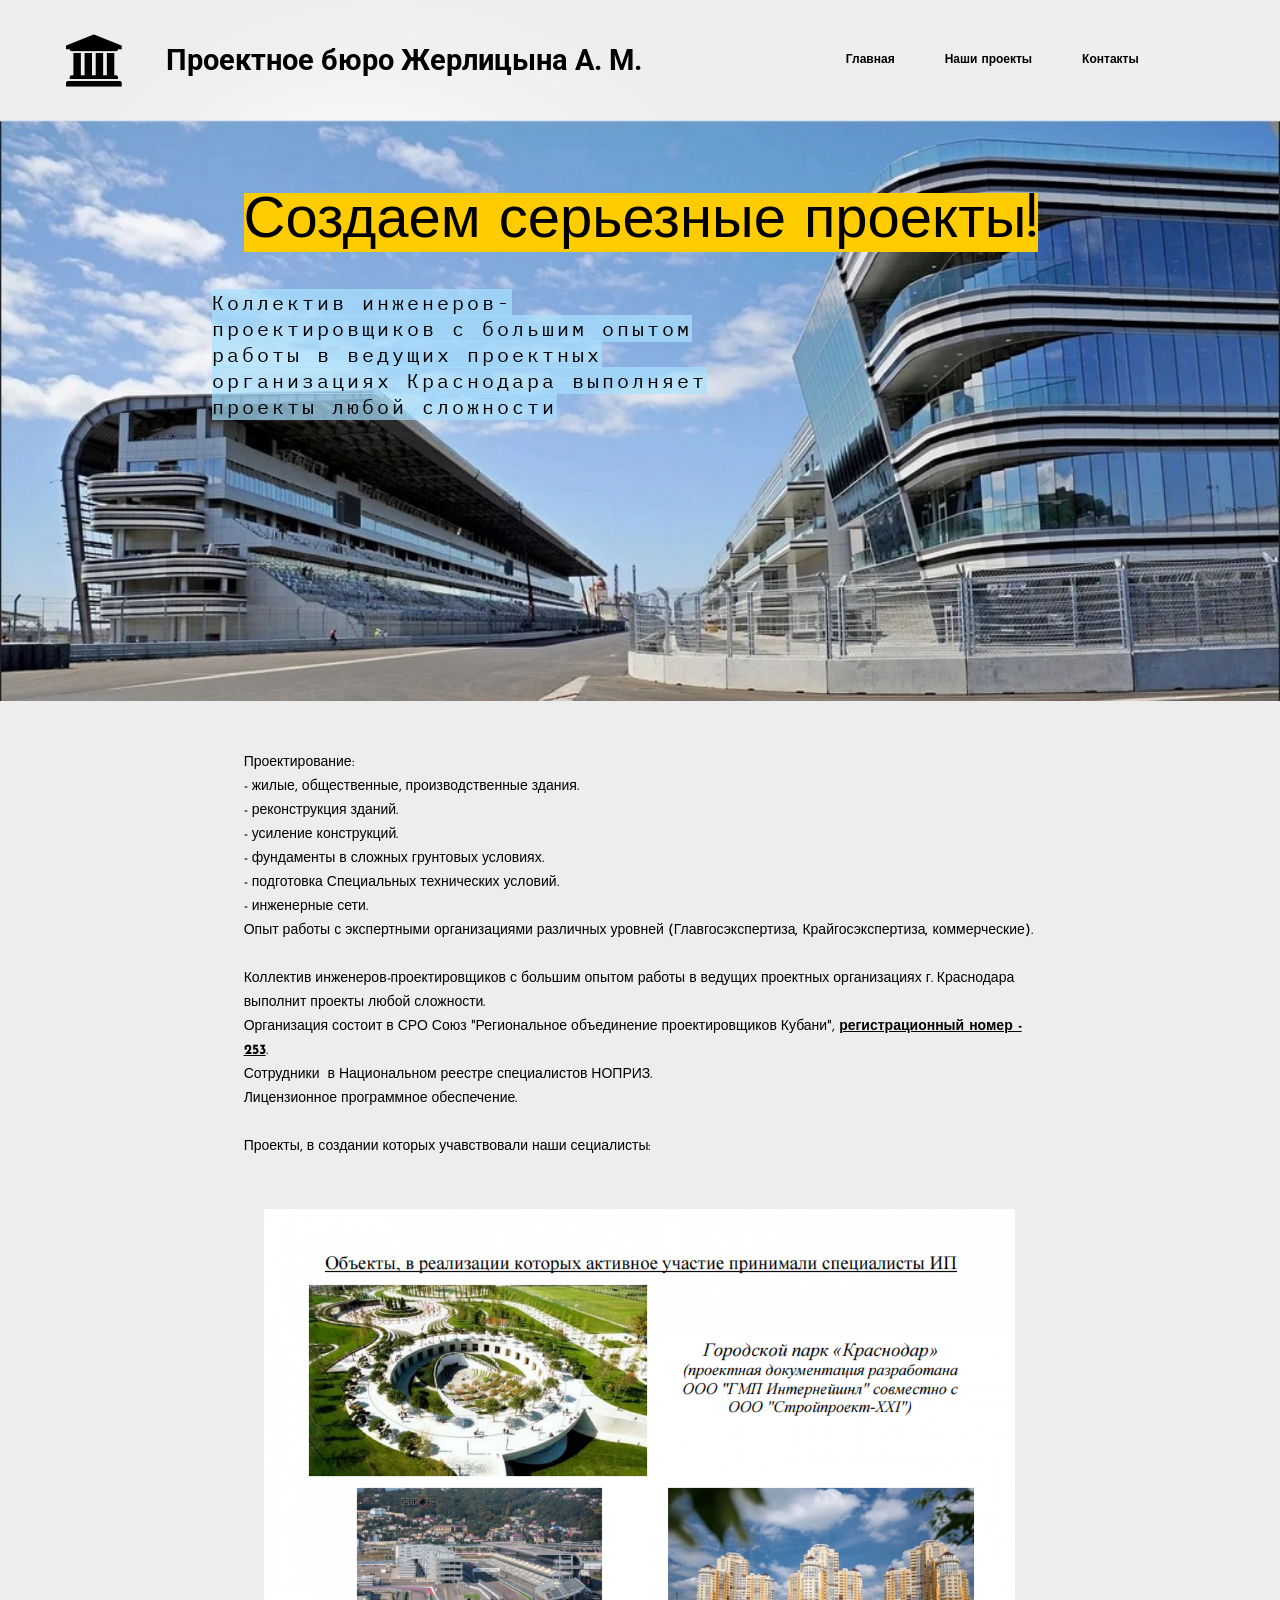
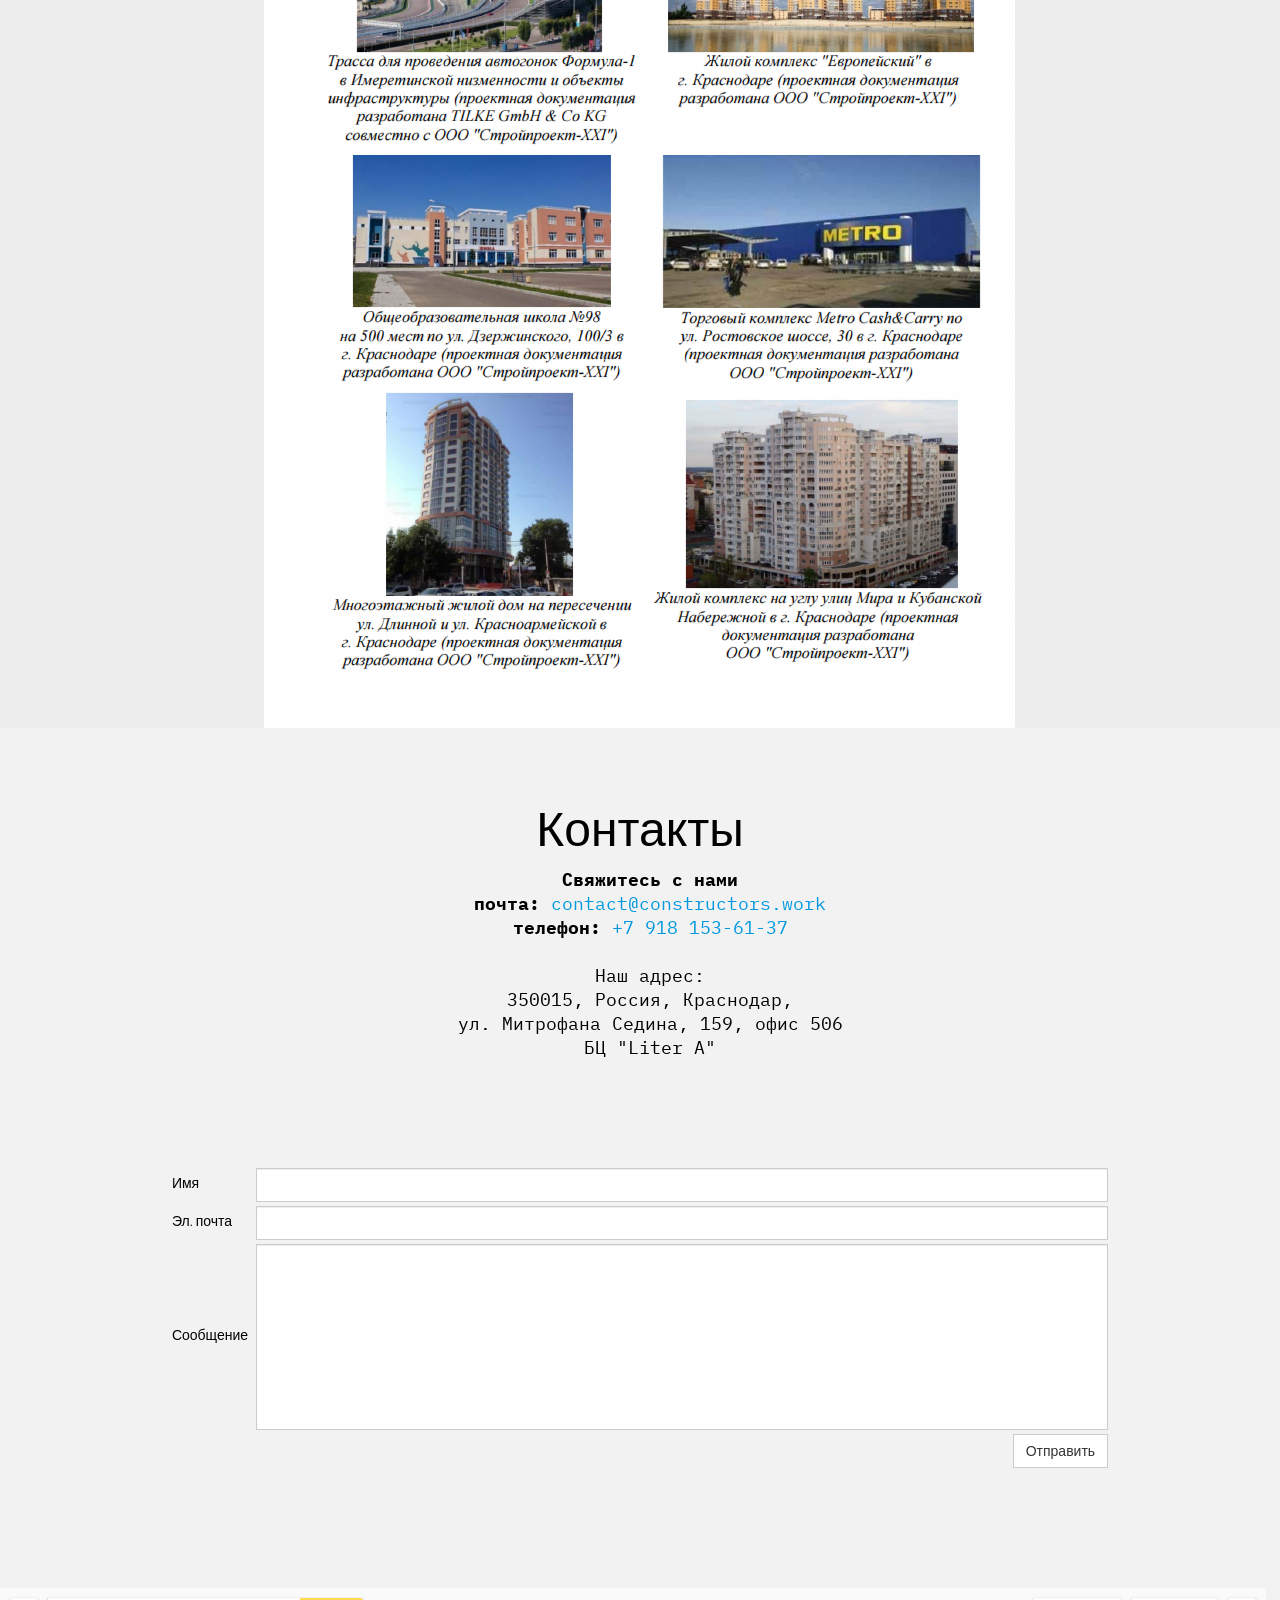
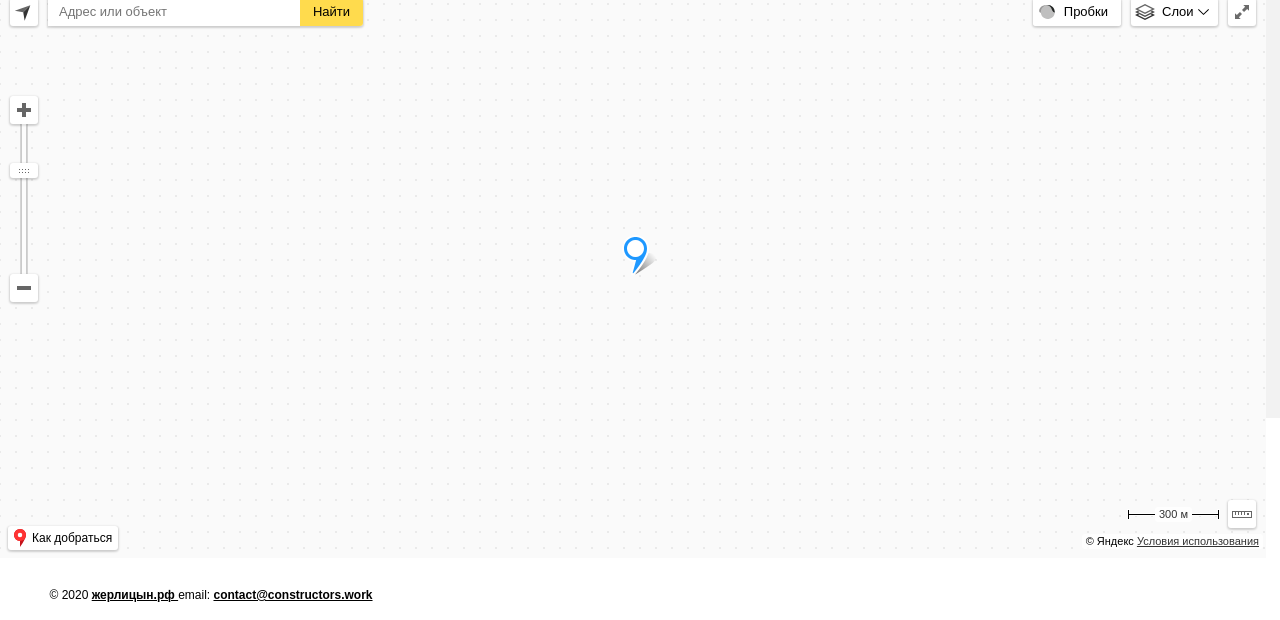
==== www/index.html @ a66beeea "nginx serve static" ====
<!DOCTYPE html>
<html lang="ru"><head><script charset="utf-8" src="static_files/a.js"></script>
	<meta http-equiv="content-type" content="text/html; charset=UTF-8">
	<title>Главная</title>
	<!-- base href="http://xn--e1abhllp8b0b.xn--p1ai/" -->
			<meta name="viewport" content="width=device-width, initial-scale=1">
		<meta name="description" content="">
	<meta name="keywords" content="">
		<!-- Facebook Open Graph -->
	<meta property="og:title" content="Главная">
	<meta property="og:description" content="">
	<meta property="og:image" content="">
	<meta property="og:type" content="article">
	<meta property="og:url" content="http://xn--e1abhllp8b0b.xn--p1ai/">
	<!-- Facebook Open Graph end -->
		
	<link href="static_files/bootstrap.css" rel="stylesheet" type="text/css">
	<script src="static_files/jquery-1.js" type="text/javascript"></script>
	<script src="static_files/bootstrap.js" type="text/javascript"></script>
	<script src="static_files/main.js" type="text/javascript"></script>

	<link href="static_files/font-awesome.css" rel="stylesheet" type="text/css">
	<link href="static_files/site.css" rel="stylesheet" type="text/css" id="wb-site-stylesheet">
	<link href="static_files/common.css" rel="stylesheet" type="text/css">
	<link href="static_files/1.css" rel="stylesheet" type="text/css" id="wb-page-stylesheet">
	
	<script type="text/javascript">
	window.useTrailingSlashes = true;
	window.isSiteLanding = true;
</script>
	
	<link href="static_files/flag-icon.css" rel="stylesheet" type="text/css">	
	<!--[if lt IE 9]>
	<script src="js/html5shiv.min.js"></script>
	<![endif]-->

	<style type="text/css" data-ymaps="css-modules">.ymaps-2-1-76-pie-chart,.ymaps-2-1-76-pie-chart-caption{position:absolute;display:block;font-family:Arial,sans;font-size:13px}.ymaps-2-1-76-pie-chart{text-align:center;background-size:100% 100%;overflow:visible;z-index:1}.ymaps-2-1-76-pie-chart-caption{-webkit-transform:translate(-50%,0);transform:translate(-50%,0);background-color:rgba(255,255,255,.8);border-radius:3px;padding:0 8px;line-height:24px;max-width:200px;box-sizing:border-box;text-overflow:ellipsis;overflow:hidden;white-space:nowrap;z-index:-1}.ymaps-2-1-76-pie-chart-content,.ymaps-2-1-76-pie-chart-icon{position:absolute;top:0;left:0;height:100%;width:100%}.ymaps-2-1-76-pie-chart-icon{z-index:0}.ymaps-2-1-76-pie-chart-content{z-index:1}
/**/
.ymaps-2-1-76-controls__bottom,.ymaps-2-1-76-controls__toolbar{position:absolute;width:100%}.ymaps-2-1-76-controls__toolbar_left{float:left;height:0}.ymaps-2-1-76-controls__toolbar_right{float:right;height:0}.ymaps-2-1-76-controls__control_toolbar{display:inline-block;vertical-align:top}.ymaps-2-1-76-controls__control{display:block;position:absolute;vertical-align:top}.ymaps-2-1-76-controls__control_visibility_hidden{display:none}
/**/
.ymaps-2-1-76-route-panel-button__button{display:block}.ymaps-2-1-76-route-panel-button__panel-icon{background-image:url([data-uri])}
/**/
.ymaps-2-1-76-tile-not-found{text-align:center;display:block;font-family:Arial,serif;font-size:10px;white-space:nowrap;position:absolute;top:40%;width:90%;left:10%;overflow:hidden}
/**/
.ymaps-2-1-76-map{position:relative;z-index:0;display:block;margin:0!important;padding:0!important;text-align:left!important;text-decoration:none!important;color:#000;font-weight:400!important;font-style:normal!important;line-height:normal;-webkit-tap-highlight-color:rgba(0,0,0,0);-webkit-print-color-adjust:exact;-webkit-transform:translate3d(0,0,0);transform:translate3d(0,0,0)}.ymaps-2-1-76-map-bg{background-image:url([data-uri]);background-size:16px 16px}.ymaps-2-1-76-map ymaps,.ymaps-2-1-76-map ymaps:after,.ymaps-2-1-76-map ymaps:before{box-sizing:content-box}.ymaps-2-1-76-map iframe{position:static;opacity:1;margin:0;outline:0;box-shadow:none;border:0;border-radius:0;background:0 0;padding:0;max-width:unset;max-height:unset;min-width:unset;min-height:unset;vertical-align:top;user-select:none;-ms-user-select:none;-moz-user-select:none;-webkit-user-select:none}a .ymaps-2-1-76-map{text-decoration:none!important;color:#000;font-style:normal!important}.ymaps-2-1-76-fullscreen{overflow:hidden!important}.ymaps-2-1-76-touch-action-none{touch-action:none}.ymaps-2-1-76-user-selection-none,.ymaps-2-1-76-user-selection-none *{-webkit-tap-highlight-color:rgba(0,0,0,0);-webkit-touch-callout:none;-webkit-user-select:none;-moz-user-select:none;-ms-user-select:none;user-select:none}.ymaps-2-1-76-display-none{display:none!important}.ymaps-2-1-76-visibility-hidden{visibility:hidden!important}ymaps,ymaps canvas,ymaps input,ymaps svg{max-width:none;max-height:none}.ymaps-2-1-76-graphics-SVG svg{all:unset;overflow:hidden}.ymaps-2-1-76-ground-pane{will-change:transform}.ymaps-2-1-76-areas-pane,.ymaps-2-1-76-balloon-pane,.ymaps-2-1-76-controls-pane,.ymaps-2-1-76-controls__bottom,.ymaps-2-1-76-controls__toolbar,.ymaps-2-1-76-events-pane,.ymaps-2-1-76-ground-pane,.ymaps-2-1-76-panel-pane,.ymaps-2-1-76-places-pane,.ymaps-2-1-76-ruler-balloon-pane,.ymaps-2-1-76-ruler-line-pane,.ymaps-2-1-76-searchpanel-pane{left:0}.ymaps-2-1-76-controls-pane *,.ymaps-2-1-76-searchpanel-pane *{text-align:left}@media print{.ymaps-2-1-76-patched-for-print{background:0 0!important;display:list-item!important;list-style-position:inside!important}}.ymaps-2-1-76-patched-for-print-preload .ymaps-2-1-76-patched-for-print{background:0 0!important;display:list-item!important;list-style-position:inside!important}.ymaps-2-1-76-svg-icon-content{letter-spacing:-.5px;margin-left:-.5px}
/**/
.ymaps-2-1-76-inner-panes,.ymaps-2-1-76-outer-panes{display:block;position:absolute;padding:0!important;margin:0!important}.ymaps-2-1-76-inner-panes{overflow:hidden;width:100%;height:100%}.ymaps-2-1-76-outer-panes{width:0;height:0}
/**/
@media print{.ymaps-2-1-76-controls-pane{visibility:hidden}}
/**/
.ymaps-2-1-76-control-popup__spinner{-webkit-animation-name:spinner;animation-name:spinner;-webkit-animation-duration:1s;animation-duration:1s;-webkit-animation-iteration-count:infinite;animation-iteration-count:infinite;-webkit-animation-timing-function:linear;animation-timing-function:linear;overflow:hidden;position:relative}.ymaps-2-1-76-control-popup__spinner__circle{overflow:hidden;position:absolute;left:50%;top:0;width:100%;height:100%}.ymaps-2-1-76-control-popup__spinner__circle:before{content:'';border-radius:100%;box-shadow:inset 0 0 0 2px #fc0;position:absolute;left:-50%;top:0;width:100%;height:100%}.ymaps-2-1-76-control-popup-parent{position:relative;display:block}.ymaps-2-1-76-control-popup{position:absolute;top:100%;display:none;margin-top:13px;white-space:normal;-webkit-user-select:none;-moz-user-select:none;-ms-user-select:none;user-select:none;-webkit-transform:translate3d(0,0,0);transform:translate3d(0,0,0)}.ymaps-2-1-76-control-popup.ymaps-2-1-76-control-popup{padding-bottom:0}.ymaps-2-1-76-control-popup.ymaps-2-1-76-control-popup_open{display:block}.ymaps-2-1-76-control-popup.ymaps-2-1-76-control-popup_fullscreen{width:100%;margin-top:0;padding:0}.ymaps-2-1-76-control-popup.ymaps-2-1-76-control-popup_static{position:static;margin-top:0}.ymaps-2-1-76-control-popup__tail{display:block;position:absolute;z-index:10;border-left:13.4px solid transparent;border-right:13.4px solid transparent;border-bottom:13.4px solid rgba(0,0,0,.15);top:-12.4px}.ymaps-2-1-76-control-popup__tail-front{display:block;position:absolute;border-left:13px solid transparent;border-right:13px solid transparent;border-bottom:13px solid #fff;left:-13px;top:1.4px}.ymaps-2-1-76-control-popup.ymaps-2-1-76-control-popup_fullscreen .ymaps-2-1-76-control-popup__tail,.ymaps-2-1-76-control-popup.ymaps-2-1-76-control-popup_static>.ymaps-2-1-76-control-popup__tail{display:none}.ymaps-2-1-76-control-popup__header{display:none;line-height:20px;padding:9px 10px 4px;border-bottom:1px solid rgba(0,0,0,.2)}.ymaps-2-1-76-control-popup__icon{width:26px;height:26px;display:inline-block;vertical-align:middle;position:relative;top:-2px;padding-right:4px}.ymaps-2-1-76-control-popup__title{font-family:sans-serif;font-size:15px;-webkit-user-select:none;-moz-user-select:none;-ms-user-select:none;user-select:none;cursor:default}.ymaps-2-1-76-control-popup.ymaps-2-1-76-control-popup_fullscreen .ymaps-2-1-76-control-popup__header,.ymaps-2-1-76-control-popup.ymaps-2-1-76-control-popup_show-header .ymaps-2-1-76-control-popup__header{display:block}.ymaps-2-1-76-control-popup__hide{box-sizing:border-box!important;border-width:1px;border-style:solid;border-radius:3px;background-clip:border-box;color:#000;vertical-align:middle;text-decoration:none;font-family:Arial,Helvetica,sans-serif;cursor:pointer;-webkit-transition:background-color .15s ease-out,border-color .15s ease-out,opacity .15s ease-out;transition:background-color .15s ease-out,border-color .15s ease-out,opacity .15s ease-out;display:inline-block;text-align:left;height:28px;background-color:#fff;border-color:rgba(0,0,0,.2);float:right;position:relative;top:-4px}a.ymaps-2-1-76-control-popup__hide,a.ymaps-2-1-76-control-popup__hide:active,a.ymaps-2-1-76-control-popup__hide:hover,a.ymaps-2-1-76-control-popup__hide:link,a.ymaps-2-1-76-control-popup__hide:visited{color:#000!important;text-decoration:none!important}.ymaps-2-1-76-control-popup__hide-text{display:inline-block;position:relative;border:none;text-decoration:none;white-space:nowrap;font-size:13px;line-height:26px;padding:0 12px}.ymaps-2-1-76-control-popup__hide:hover{border-color:rgba(0,0,0,.3)}.ymaps-2-1-76-control-popup__hide.ymaps-2-1-76-_pressed,.ymaps-2-1-76-control-popup__hide:active{background-color:#f3f1ed}.ymaps-2-1-76-control-popup__hide.ymaps-2-1-76-_disabled{cursor:default;background-color:#ebebeb}.ymaps-2-1-76-control-popup__hide.ymaps-2-1-76-_disabled .ymaps-2-1-76-control-popup__hide-text{opacity:.5}.ymaps-2-1-76-control-popup__hide-icon{display:block;width:26px;height:26px;background-repeat:no-repeat;background-image:url([data-uri])}.ymaps-2-1-76-control-popup.ymaps-2-1-76-control-popup_static .ymaps-2-1-76-control-popup__hide{display:none}.ymaps-2-1-76-control-popup__content{display:block;overflow-x:hidden;min-width:40px;min-height:20px;background:#fff;-webkit-user-select:auto;-moz-user-select:auto;-ms-user-select:auto;user-select:auto}.ymaps-2-1-76-control-popup.ymaps-2-1-76-control-popup_fullscreen>.ymaps-2-1-76-control-popup__content{box-sizing:border-box;border:1px solid rgba(0,0,0,.2);border-bottom:0}.ymaps-2-1-76-control-popup__layout{display:block;overflow-y:auto}.ymaps-2-1-76-control-popup.ymaps-2-1-76-control-popup.ymaps-2-1-76-control-popup_content-loading .ymaps-2-1-76-control-popup__layout{display:block;overflow-y:visible;text-align:center;height:44px}.ymaps-2-1-76-control-popup__spinner{top:14px;left:6px;display:inline-block;width:16px;height:16px}@-webkit-keyframes spinner{0%{-webkit-transform:rotate(0deg);transform:rotate(0deg)}to{-webkit-transform:rotate(360deg);transform:rotate(360deg)}}@keyframes spinner{0%{-webkit-transform:rotate(0deg);transform:rotate(0deg)}to{-webkit-transform:rotate(360deg);transform:rotate(360deg)}}.ymaps-2-1-76-control-popup{-webkit-animation:none .25s ease-out;animation:none .25s ease-out}@-webkit-keyframes control-popup-show-animation{0%{margin-top:0;opacity:0;-webkit-transform:scale(.1,.1);transform:scale(.1,.1)}to{margin-top:13px;opacity:1;-webkit-transform:scale(1,1);transform:scale(1,1)}}@keyframes control-popup-show-animation{0%{margin-top:0;opacity:0;-webkit-transform:scale(.1,.1);transform:scale(.1,.1)}to{margin-top:13px;opacity:1;-webkit-transform:scale(1,1);transform:scale(1,1)}}@-webkit-keyframes control-popup-hide-animation{0%{margin-top:13px;opacity:1}to{margin-top:0;opacity:0;-webkit-transform:scale(.1,.1);transform:scale(.1,.1)}}@keyframes control-popup-hide-animation{0%{margin-top:13px;opacity:1}to{margin-top:0;opacity:0;-webkit-transform:scale(.1,.1);transform:scale(.1,.1)}}@-webkit-keyframes control-popup-show-animation-fullscreen{0%{margin-top:-30px;opacity:0}to{margin-top:0;opacity:1}}@keyframes control-popup-show-animation-fullscreen{0%{margin-top:-30px;opacity:0}to{margin-top:0;opacity:1}}@-webkit-keyframes control-popup-hide-animation-fullscreen{0%{margin-top:0;opacity:1}to{margin-top:-30px;opacity:0}}@keyframes control-popup-hide-animation-fullscreen{0%{margin-top:0;opacity:1}to{margin-top:-30px;opacity:0}}
/**/
.ymaps-2-1-76-popup{display:none;position:absolute;z-index:32700;padding:1px}
/**/
.ymaps-2-1-76-popup_theme_ffffff{-webkit-box-shadow:inset 0 0 0 1px rgba(0,0,0,.15),0 8px 30px -5px rgba(0,0,0,.5);-moz-box-shadow:inset 1px 1px 10px #aaa;box-shadow:inset 0 0 0 1px rgba(0,0,0,.15),0 8px 30px -5px rgba(0,0,0,.5)}.ymaps-2-1-76-popup_theme_ffffff .ymaps-2-1-76-popup__content{background:#fff}.ymaps-2-1-76-popup_theme_ffffff .ymaps-2-1-76-popup__tail{background:rgba(0,0,0,.15);background:-webkit-linear-gradient(45deg,rgba(0,0,0,.15) 50%,rgba(0,0,0,0) 50%);background:-moz-linear-gradient(45deg,rgba(0,0,0,.15) 50%,rgba(0,0,0,0) 50%);background:-o-linear-gradient(45deg,rgba(0,0,0,.15) 50%,rgba(0,0,0,0) 50%)}.ymaps-2-1-76-popup_theme_ffffff .ymaps-2-1-76-popup__tail:after{background-color:#fff}
/**/
.ymaps-2-1-76-copyright{position:relative;z-index:1;display:block;height:20px;top:-25px;float:right;margin-right:3px;margin-left:10px}.ymaps-2-1-76-copyright_float_left{float:left}.ymaps-2-1-76-copyright_fog_yes{float:none}.ymaps-2-1-76-copyright__wrap{display:block;overflow:hidden}.ymaps-2-1-76-copyright__layout{position:relative;z-index:1;top:1px;display:table;float:right}.ymaps-2-1-76-copyright__content-cell,.ymaps-2-1-76-copyright__logo-cell{display:table-cell;vertical-align:top}.ymaps-2-1-76-copyright__logo-cell{padding-left:4px}.ymaps-2-1-76-copyright__content-cell{height:20px}.ymaps-2-1-76-copyright__content{display:inline-block;float:right;padding:0 4px 1px;white-space:nowrap;border-radius:3px;background-color:rgba(255,255,255,.75);font:11px/14px Verdana,Arial,sans-serif}.ymaps-2-1-76-copyright_fog_yes .ymaps-2-1-76-copyright__content{background-color:transparent}.ymaps-2-1-76-copyright_fog_yes .ymaps-2-1-76-copyright__wrap{margin-left:17px}.ymaps-2-1-76-copyright_fog_yes:after{position:absolute;z-index:-1;top:1px;right:50px;left:17px;height:15px;content:'';border-radius:0 3px 3px 0;background-color:rgba(255,255,255,.75)}.ymaps-2-1-76-copyright_logo_no.ymaps-2-1-76-copyright_fog_yes:after{right:0}.ymaps-2-1-76-copyright_logo_no .ymaps-2-1-76-copyright__logo-cell,.ymaps-2-1-76-copyright_providers_no .ymaps-2-1-76-copyright__text,.ymaps-2-1-76-copyright_ua_no .ymaps-2-1-76-copyright__agreement,.ymaps-2-1-76-copyright_ua_no.ymaps-2-1-76-copyright_providers_no .ymaps-2-1-76-copyright__content-cell{display:none}.ymaps-2-1-76-copyright__fog{position:absolute;z-index:2;top:1px;left:0;display:none;width:12px;height:15px;padding-left:5px;border-radius:3px 0 0 3px;background:rgba(255,255,255,.75);font:11px/14px Verdana,Arial,sans-serif}.ymaps-2-1-76-copyright_fog_yes .ymaps-2-1-76-copyright__fog{display:block}.ymaps-2-1-76-copyright__extend{margin-left:.4em}.ymaps-2-1-76-copyright__link{text-decoration:underline!important;color:#333!important}.ymaps-2-1-76-copyright__link:hover{color:#c00!important}
/**/
.ymaps-2-1-76-copyright__logo{display:block;width:46px;height:20px;position:relative;top:-2px;opacity:.7;background-position:0 100%;background-repeat:no-repeat;background-image:url([data-uri])}.ymaps-2-1-76-copyright_color_white .ymaps-2-1-76-copyright__logo{opacity:.95;background-image:url([data-uri])}.ymaps-2-1-76-copyright .ymaps-2-1-76-copyright__logo:hover{opacity:1}.ymaps-2-1-76-copyright__logo_lang_en{background-image:url([data-uri])}.ymaps-2-1-76-copyright_color_white .ymaps-2-1-76-copyright__logo_lang_en{background-image:url([data-uri])}
/**/
.ymaps-2-1-76-gotoymaps{display:inline-block;margin:2px 5px 0 0;padding:0 8px;user-select:none;-ms-user-select:none;-moz-user-select:none;-webkit-user-select:none}.ymaps-2-1-76-gotoymaps-container{display:-webkit-box;-webkit-box-align:center;display:-webkit-flex;display:flex;border-radius:3px;background-color:#fff;cursor:pointer;overflow:hidden;white-space:nowrap;height:24px;box-shadow:0 1px 2px 1px rgba(0,0,0,.15),0 2px 5px -3px rgba(0,0,0,.15)}.ymaps-2-1-76-gotoymaps-container__pin{background:url([data-uri]) no-repeat;width:12px;height:18px;margin:auto 6px}.ymaps-2-1-76-gotoymaps-container__text{margin-right:6px;font-family:Arial;font-size:12px;font-weight:400;font-style:normal;font-stretch:normal;line-height:normal;letter-spacing:normal;text-align:left;display:-webkit-box;display:-webkit-flex;display:flex}.ymaps-2-1-76-gotoymaps-container__text-container{margin:auto;height:24px;line-height:24px}.ymaps-2-1-76-gotoymaps-container__text-container ymaps{white-space:nowrap;overflow:hidden}.ymaps-2-1-76-gotoymaps-container__text-container_animate{-webkit-animation:ymaps-2-1-76-inception_maps_button_flick 300ms 1 ease-in-out;animation:ymaps-2-1-76-inception_maps_button_flick 300ms 1 ease-in-out}.ymaps-2-1-76-gotoymaps-container__text-container>*{margin:auto;display:block;opacity:1;-webkit-transition:opacity 300ms;transition:opacity 300ms}.ymaps-2-1-76-gotoymaps-container__text-container>_in{opacity:0}.ymaps-2-1-76-gotoymaps-container__text-container>_out{opacity:0;position:absolute}@-webkit-keyframes ymaps-2-1-76-inception_maps_button_flick{0%{-webkit-transform:translateY(-25px);transform:translateY(-25px)}to{-webkit-transform:translateY(0);transform:translateY(0)}}@keyframes ymaps-2-1-76-inception_maps_button_flick{0%{-webkit-transform:translateY(-25px);transform:translateY(-25px)}to{-webkit-transform:translateY(0);transform:translateY(0)}}
/**/
.ymaps-2-1-76-map-copyrights-promo{position:absolute;bottom:0;left:0;height:34px}@media print{.ymaps-2-1-76-map-copyrights-promo{visibility:hidden}}
/**/
.ymaps-2-1-76-panorama-screen{display:block;position:relative;overflow:hidden;background:#687d86;background:url([data-uri]) center/cover no-repeat}.ymaps-2-1-76-panorama-screen__canvas{display:block;width:100%;height:100%}.ymaps-2-1-76-panorama-screen iframe{max-width:unset;max-height:unset;min-width:unset;min-height:unset}
/**/
.ymaps-2-1-76-panorama-control__inception{position:absolute;text-align:left;top:0;left:0}.ymaps-2-1-76-panorama-control__zoom{position:absolute;bottom:16px;left:16px;z-index:10}.ymaps-2-1-76-panorama-control__zoom-in,.ymaps-2-1-76-panorama-control__zoom-out{display:block;margin:8px 0}.ymaps-2-1-76-panorama-control__top-right{position:absolute;top:16px;right:16px;z-index:10}.ymaps-2-1-76-panorama-control__name{display:inline-block}.ymaps-2-1-76-panorama-control__close,.ymaps-2-1-76-panorama-control__fullscreen{display:inline-block;margin:0 4px}.ymaps-2-1-76-panorama-control__name{font-family:Arial,Helvetica,sans-serif;font-size:18px;color:rgba(255,255,255,.85);text-shadow:0 2px 2px rgba(0,0,0,.8);line-height:38px;max-width:370px;white-space:nowrap;text-decoration:none;text-overflow:ellipsis;overflow:hidden;margin:0 12px;vertical-align:middle}.ymaps-2-1-76-panorama-control__copyright{position:absolute;bottom:10px;right:0}.ymaps-2-1-76-panorama-control__copyright-link{border-radius:3px;background:rgba(255,255,255,.75);padding:0 4px 1px;margin:0 2px;line-height:14px!important;font:11px Verdana,Arial,sans-serif!important;text-decoration:underline!important;color:#000!important}.ymaps-2-1-76-panorama-control__copyright-link:hover{color:#c00!important}.ymaps-2-1-76-panorama-control__copyright-logo{display:inline-block;vertical-align:bottom;margin:0 2px;width:50px;height:20px;background-size:contain;-webkit-transform:translate3d(0,0,0);transform:translate3d(0,0,0)}.ymaps-2-1-76-panorama-control__close.ymaps-2-1-76-_hidden,.ymaps-2-1-76-panorama-control__copyright-link.ymaps-2-1-76-_hidden,.ymaps-2-1-76-panorama-control__copyright-logo.ymaps-2-1-76-_hidden,.ymaps-2-1-76-panorama-control__fullscreen.ymaps-2-1-76-_hidden,.ymaps-2-1-76-panorama-control__inception.ymaps-2-1-76-_hidden,.ymaps-2-1-76-panorama-control__logo.ymaps-2-1-76-_hidden,.ymaps-2-1-76-panorama-control__name.ymaps-2-1-76-_hidden,.ymaps-2-1-76-panorama-control__zoom.ymaps-2-1-76-_hidden{display:none!important}@media print{.ymaps-2-1-76-panorama-control__name{color:rgba(255,255,255,.85)!important;text-shadow:0 2px 2px rgba(0,0,0,.8)!important;right:20px!important}.ymaps-2-1-76-panorama-control__close,.ymaps-2-1-76-panorama-control__fullscreen,.ymaps-2-1-76-panorama-control__inception,.ymaps-2-1-76-panorama-control__name,.ymaps-2-1-76-panorama-control__zoom{display:none!important}}
/**/
.ymaps-2-1-76-panorama-fault{display:block;position:relative;width:100%;height:100%;z-index:5}.ymaps-2-1-76-panorama-fault__msg{width:500px;position:absolute;top:50%;left:50%;-webkit-transform:translate(-50%,-50%);transform:translate(-50%,-50%)}.ymaps-2-1-76-panorama-fault__icon{float:left;width:110px;height:110px;background:url([data-uri]) center/contain no-repeat;margin-right:30px}.ymaps-2-1-76-panorama-fault__text{font:26px Arial;line-height:36px;color:#fff;padding:6px}
/**/
.ymaps-2-1-76-panorama-unsupported{display:table;position:relative;width:100%;height:100%;z-index:5;text-align:center}.ymaps-2-1-76-panorama-unsupported__msg{display:table-cell;height:100%;vertical-align:middle;min-width:200px}.ymaps-2-1-76-panorama-unsupported__text,.ymaps-2-1-76-panorama-unsupported__title{display:block;text-align:center;color:#fff;font-family:Arial}.ymaps-2-1-76-panorama-unsupported__title{font-size:22px;line-height:24px;margin-bottom:48px}.ymaps-2-1-76-panorama-unsupported__title.ymaps-2-1-76-_hidden{display:none}.ymaps-2-1-76-panorama-unsupported__text{font-size:16px;line-height:22px}
/**/
.ymaps-2-1-76-float-button{background-color:#fff;border-color:transparent;box-shadow:0 1px 2px 1px rgba(0,0,0,.15),0 2px 5px -3px rgba(0,0,0,.15);box-sizing:border-box!important;border-width:1px;border-style:solid;border-radius:3px;background-clip:border-box;color:#000;vertical-align:middle;text-decoration:none;font-family:Arial,Helvetica,sans-serif;cursor:pointer;-webkit-transition:background-color .15s ease-out,border-color .15s ease-out,opacity .15s ease-out;transition:background-color .15s ease-out,border-color .15s ease-out,opacity .15s ease-out;display:inline-block;text-align:left;height:28px}a.ymaps-2-1-76-float-button,a.ymaps-2-1-76-float-button:active,a.ymaps-2-1-76-float-button:hover,a.ymaps-2-1-76-float-button:link,a.ymaps-2-1-76-float-button:visited{color:#000!important;text-decoration:none!important}.ymaps-2-1-76-float-button-text{position:relative;border:none;text-decoration:none;white-space:nowrap;font-size:13px;line-height:26px;padding:0 12px}.ymaps-2-1-76-float-button.ymaps-2-1-76-_pressed,.ymaps-2-1-76-float-button:active{background-color:#f3f1ed}.ymaps-2-1-76-float-button.ymaps-2-1-76-_disabled{cursor:default;background-color:#ebebeb}.ymaps-2-1-76-float-button.ymaps-2-1-76-_disabled .ymaps-2-1-76-float-button-text{opacity:.5}.ymaps-2-1-76-float-button.ymaps-2-1-76-_checked{background-color:#ffeba0}.ymaps-2-1-76-float-button.ymaps-2-1-76-_checked.ymaps-2-1-76-_pressed,.ymaps-2-1-76-float-button.ymaps-2-1-76-_checked:active{background-color:#fee481}.ymaps-2-1-76-float-button.ymaps-2-1-76-_checked.ymaps-2-1-76-_disabled{background-color:#d9d9d9!important}.ymaps-2-1-76-float-button{position:relative;padding-left:26px;overflow:hidden}.ymaps-2-1-76-float-button.ymaps-2-1-76-_hidden-icon{padding-left:0}.ymaps-2-1-76-float-button-icon{position:absolute;left:0}.ymaps-2-1-76-float-button-text{display:block;overflow:hidden;text-overflow:ellipsis;padding-left:12px;padding-right:12px}.ymaps-2-1-76-float-button-icon+.ymaps-2-1-76-float-button-text{padding-left:4px}.ymaps-2-1-76-float-button.ymaps-2-1-76-_hidden-icon .ymaps-2-1-76-float-button-icon,.ymaps-2-1-76-float-button.ymaps-2-1-76-_hidden-text .ymaps-2-1-76-float-button-text{display:none}.ymaps-2-1-76-float-button.ymaps-2-1-76-_hidden-icon .ymaps-2-1-76-float-button-text{padding-left:12px}.ymaps-2-1-76-float-button.ymaps-2-1-76-_pin_left{border-top-right-radius:0!important;border-bottom-right-radius:0!important;position:relative;z-index:2}.ymaps-2-1-76-float-button.ymaps-2-1-76-_pin_left.ymaps-2-1-76-_checked,.ymaps-2-1-76-float-button.ymaps-2-1-76-_pin_right.ymaps-2-1-76-_checked{z-index:1}.ymaps-2-1-76-float-button.ymaps-2-1-76-_pin_right{border-top-left-radius:0!important;border-bottom-left-radius:0!important;position:relative;z-index:2}.ymaps-2-1-76-float-button-icon{display:inline-block;width:16px;height:16px;border:5px solid transparent;background-repeat:no-repeat;background-position:center;vertical-align:top}.ymaps-2-1-76-_disabled .ymaps-2-1-76-float-button-icon{opacity:.5}.ymaps-2-1-76-float-button-icon_icon_geolocation{background-image:url([data-uri])}.ymaps-2-1-76-float-button-icon_icon_ruler{background-image:url([data-uri])}.ymaps-2-1-76-float-button-icon_icon_fold{background-image:url([data-uri])}.ymaps-2-1-76-float-button-icon_icon_plus{background-image:url([data-uri])}.ymaps-2-1-76-float-button-icon_icon_minus{background-image:url([data-uri])}.ymaps-2-1-76-float-button-icon_icon_layers{background-image:url([data-uri])}.ymaps-2-1-76-float-button-icon_icon_expand{background-image:url([data-uri])}.ymaps-2-1-76-float-button-icon_icon_collapse{background-image:url([data-uri])}.ymaps-2-1-76-float-button-icon_icon_magnifier{background-image:url([data-uri])}.ymaps-2-1-76-float-button-icon_icon_routes{background-image:url([data-uri])}
/**/
.ymaps-2-1-76-node-size-parent-style{visibility:hidden!important;position:absolute;overflow:hidden;width:0;height:0;display:block;zoom:1!important}.ymaps-2-1-76-node-size-parent-pane-style{visibility:hidden!important;position:relative;overflow:visible;display:block;zoom:1!important}.ymaps-2-1-76-node-size-node-style,.ymaps-2-1-76-node-size-w3c-box-model-test{overflow:hidden!important;overflow-x:hidden!important;overflow-y:hidden!important}.ymaps-2-1-76-node-size-node-style{position:absolute!important;zoom:1!important;display:block!important}.ymaps-2-1-76-node-size-w3c-box-model-test{width:100px!important;border-left-width:10px!important}.ymaps-2-1-76-node-size-no-scrolls-test,.ymaps-2-1-76-node-size-paddings-test{display:block!important;overflow:hidden!important;overflow-x:hidden!important;overflow-y:hidden!important}.ymaps-2-1-76-node-size-paddings-test{border-width:0!important;width:0!important;height:0!important}.ymaps-2-1-76-node-size-no-scrolls-test{position:absolute!important;left:0!important;top:0!important;width:100px!important;height:100px!important;visibility:visible!important}.ymaps-2-1-76-node-size-scrolls-test{overflow:scroll!important;overflow-x:scroll!important;overflow-y:scroll!important}
/**/
.ymaps-2-1-76-panorama-gotoymaps{display:inline-block}.ymaps-2-1-76-panorama-gotoymaps_align{padding:3px 0 0 3px}.ymaps-2-1-76-panorama-gotoymaps-container{display:-webkit-box;-webkit-box-align:center;display:-webkit-flex;display:flex;border-radius:16px;background-color:rgba(255,255,255,.8);cursor:pointer;white-space:nowrap;height:32px;box-shadow:0 2px 3px 1px rgba(0,0,0,.2);margin:16px 5px 5px 16px}.ymaps-2-1-76-panorama-gotoymaps-container__pin{background:url([data-uri]) no-repeat;width:12px;height:18px;margin:auto 8px auto 13px}.ymaps-2-1-76-panorama-gotoymaps-container__pin_align{margin:auto 10px}.ymaps-2-1-76-panorama-gotoymaps-container__text{margin-right:13px;font-family:Arial;font-size:13px;font-weight:400;font-style:normal;font-stretch:normal;line-height:normal;letter-spacing:normal;text-align:left;display:-webkit-box;display:-webkit-flex;display:flex}.ymaps-2-1-76-panorama-gotoymaps-container__text-container{margin:auto;height:100%;display:table}.ymaps-2-1-76-panorama-gotoymaps-container__text-container ymaps{display:table-cell;vertical-align:middle}.ymaps-2-1-76-panorama-gotoymaps-container__text-container>*{margin:auto;display:block;opacity:1;-webkit-transition:opacity 300ms;transition:opacity 300ms}
/**/
.ymaps-2-1-76-cluster-night-content{color:#fff}
/**/
.ymaps-2-1-76-islets_icon-with-caption__caption-block{position:absolute;top:-37px}.ymaps-2-1-76-islets_icon-with-caption__caption-block .ymaps-2-1-76-islets_icon-caption{padding-left:20px}
/**/
.ymaps-2-1-76-circle-icon-with-caption__caption-block{position:absolute;top:-13px}.ymaps-2-1-76-circle-icon-with-caption__caption-block .ymaps-2-1-76-islets_icon-caption{padding-left:16px}
/**/
.ymaps-2-1-76-islets_pictogram-icon-with-caption__caption-block{position:absolute;top:-50px}.ymaps-2-1-76-islets_pictogram-icon-with-caption__caption-block .ymaps-2-1-76-islets_icon-caption{padding-left:30px}
/**/
.ymaps-2-1-76-islets_pictogram-circle-icon-with-caption__caption-block{position:absolute;top:-13px}.ymaps-2-1-76-islets_pictogram-circle-icon-with-caption__caption-block .ymaps-2-1-76-islets_icon-caption{padding-left:24px}
/**/
.ymaps-2-1-76-placemark{position:absolute;z-index:1;right:2px;bottom:12px;height:28px;background-repeat:repeat-x;background-position:0 -60px;background-size:auto!important}.ymaps-2-1-76-placemark__content{position:relative;z-index:5;display:block;width:auto;height:27px;margin:0 -3px;text-align:center;white-space:nowrap;color:#000;font:13px Arial,sans-serif}.ymaps-2-1-76-placemark__content-inner{display:block;overflow:hidden;margin-top:6px;margin-left:5px;margin-right:5px;height:15px}.ymaps-2-1-76-placemark__content-inner>*{display:block}.ymaps-2-1-76-placemark_state_active .ymaps-2-1-76-placemark__content{margin-right:-9px}.ymaps-2-1-76-placemark__l{width:13px}.ymaps-2-1-76-placemark__l,.ymaps-2-1-76-placemark__r{position:absolute;z-index:4;display:block;height:27px}.ymaps-2-1-76-placemark__l{left:-13px;background-position:0 0}.ymaps-2-1-76-placemark__r{right:-14px;width:14px;background-position:-14px 0}.ymaps-2-1-76-placemark_state_active .ymaps-2-1-76-placemark__r{right:-26px;width:26px;height:41px;background-position:-80px 0}
/**/
.ymaps-2-1-76-placemark_theme_black,.ymaps-2-1-76-placemark_theme_black .ymaps-2-1-76-placemark__l,.ymaps-2-1-76-placemark_type_blank.ymaps-2-1-76-placemark_theme_black .ymaps-2-1-76-placemark__r{background-image:url([data-uri])}.ymaps-2-1-76-placemark_theme_black .ymaps-2-1-76-placemark__r{background-image:url([data-uri])}.ymaps-2-1-76-placemark_theme_blue,.ymaps-2-1-76-placemark_theme_blue .ymaps-2-1-76-placemark__l,.ymaps-2-1-76-placemark_type_blank.ymaps-2-1-76-placemark_theme_blue .ymaps-2-1-76-placemark__r{background-image:url([data-uri])}.ymaps-2-1-76-placemark_theme_blue .ymaps-2-1-76-placemark__r{background-image:url([data-uri])}.ymaps-2-1-76-placemark_theme_brown,.ymaps-2-1-76-placemark_theme_brown .ymaps-2-1-76-placemark__l,.ymaps-2-1-76-placemark_type_blank.ymaps-2-1-76-placemark_theme_brown .ymaps-2-1-76-placemark__r{background-image:url([data-uri])}.ymaps-2-1-76-placemark_theme_brown .ymaps-2-1-76-placemark__r{background-image:url([data-uri])}.ymaps-2-1-76-placemark_theme_red,.ymaps-2-1-76-placemark_theme_red .ymaps-2-1-76-placemark__l,.ymaps-2-1-76-placemark_type_blank.ymaps-2-1-76-placemark_theme_red .ymaps-2-1-76-placemark__r{background-image:url([data-uri])}.ymaps-2-1-76-placemark_theme_red .ymaps-2-1-76-placemark__r{background-image:url([data-uri])}.ymaps-2-1-76-placemark_theme_darkblue,.ymaps-2-1-76-placemark_theme_darkblue .ymaps-2-1-76-placemark__l,.ymaps-2-1-76-placemark_type_blank.ymaps-2-1-76-placemark_theme_darkblue .ymaps-2-1-76-placemark__r{background-image:url([data-uri])}.ymaps-2-1-76-placemark_theme_darkblue .ymaps-2-1-76-placemark__r{background-image:url([data-uri])}.ymaps-2-1-76-placemark_theme_darkorange,.ymaps-2-1-76-placemark_theme_darkorange .ymaps-2-1-76-placemark__l,.ymaps-2-1-76-placemark_type_blank.ymaps-2-1-76-placemark_theme_darkorange .ymaps-2-1-76-placemark__r{background-image:url([data-uri])}.ymaps-2-1-76-placemark_theme_darkorange .ymaps-2-1-76-placemark__r{background-image:url([data-uri])}.ymaps-2-1-76-placemark_theme_night,.ymaps-2-1-76-placemark_theme_night .ymaps-2-1-76-placemark__l,.ymaps-2-1-76-placemark_type_blank.ymaps-2-1-76-placemark_theme_night .ymaps-2-1-76-placemark__r{background-image:url([data-uri])}.ymaps-2-1-76-placemark_theme_night .ymaps-2-1-76-placemark__r{background-image:url([data-uri])}.ymaps-2-1-76-placemark_theme_pink,.ymaps-2-1-76-placemark_theme_pink .ymaps-2-1-76-placemark__l,.ymaps-2-1-76-placemark_type_blank.ymaps-2-1-76-placemark_theme_pink .ymaps-2-1-76-placemark__r{background-image:url([data-uri])}.ymaps-2-1-76-placemark_theme_pink .ymaps-2-1-76-placemark__r{background-image:url([data-uri])}.ymaps-2-1-76-placemark_theme_gray,.ymaps-2-1-76-placemark_theme_gray .ymaps-2-1-76-placemark__l,.ymaps-2-1-76-placemark_theme_grey,.ymaps-2-1-76-placemark_type_blank.ymaps-2-1-76-placemark_theme_gray .ymaps-2-1-76-placemark__r{background-image:url([data-uri])}.ymaps-2-1-76-placemark_theme_gray .ymaps-2-1-76-placemark__r{background-image:url([data-uri])}.ymaps-2-1-76-placemark_theme_grey .ymaps-2-1-76-placemark__l,.ymaps-2-1-76-placemark_type_blank.ymaps-2-1-76-placemark_theme_grey .ymaps-2-1-76-placemark__r{background-image:url([data-uri])}.ymaps-2-1-76-placemark_theme_grey .ymaps-2-1-76-placemark__r{background-image:url([data-uri])}.ymaps-2-1-76-placemark_theme_darkgreen,.ymaps-2-1-76-placemark_theme_darkgreen .ymaps-2-1-76-placemark__l,.ymaps-2-1-76-placemark_type_blank.ymaps-2-1-76-placemark_theme_darkgreen .ymaps-2-1-76-placemark__r{background-image:url([data-uri])}.ymaps-2-1-76-placemark_theme_darkgreen .ymaps-2-1-76-placemark__r{background-image:url([data-uri])}.ymaps-2-1-76-placemark_theme_violet,.ymaps-2-1-76-placemark_theme_violet .ymaps-2-1-76-placemark__l,.ymaps-2-1-76-placemark_type_blank.ymaps-2-1-76-placemark_theme_violet .ymaps-2-1-76-placemark__r{background-image:url([data-uri])}.ymaps-2-1-76-placemark_theme_violet .ymaps-2-1-76-placemark__r{background-image:url([data-uri])}.ymaps-2-1-76-placemark_theme_yellow,.ymaps-2-1-76-placemark_theme_yellow .ymaps-2-1-76-placemark__l,.ymaps-2-1-76-placemark_type_blank.ymaps-2-1-76-placemark_theme_yellow .ymaps-2-1-76-placemark__r{background-image:url([data-uri])}.ymaps-2-1-76-placemark_theme_yellow .ymaps-2-1-76-placemark__r{background-image:url([data-uri])}.ymaps-2-1-76-placemark_theme_green,.ymaps-2-1-76-placemark_theme_green .ymaps-2-1-76-placemark__l,.ymaps-2-1-76-placemark_type_blank.ymaps-2-1-76-placemark_theme_green .ymaps-2-1-76-placemark__r{background-image:url([data-uri])}.ymaps-2-1-76-placemark_theme_green .ymaps-2-1-76-placemark__r{background-image:url([data-uri])}.ymaps-2-1-76-placemark_theme_orange,.ymaps-2-1-76-placemark_theme_orange .ymaps-2-1-76-placemark__l,.ymaps-2-1-76-placemark_type_blank.ymaps-2-1-76-placemark_theme_orange .ymaps-2-1-76-placemark__r{background-image:url([data-uri])}.ymaps-2-1-76-placemark_theme_orange .ymaps-2-1-76-placemark__r{background-image:url([data-uri])}.ymaps-2-1-76-placemark_theme_lightblue,.ymaps-2-1-76-placemark_theme_lightblue .ymaps-2-1-76-placemark__l,.ymaps-2-1-76-placemark_type_blank.ymaps-2-1-76-placemark_theme_lightblue .ymaps-2-1-76-placemark__r{background-image:url([data-uri])}.ymaps-2-1-76-placemark_theme_lightblue .ymaps-2-1-76-placemark__r{background-image:url([data-uri])}.ymaps-2-1-76-placemark_theme_olive,.ymaps-2-1-76-placemark_theme_olive .ymaps-2-1-76-placemark__l,.ymaps-2-1-76-placemark_type_blank.ymaps-2-1-76-placemark_theme_olive .ymaps-2-1-76-placemark__r{background-image:url([data-uri])}.ymaps-2-1-76-placemark_theme_olive .ymaps-2-1-76-placemark__r{background-image:url([data-uri])}
/**/
.ymaps-2-1-76-placemark_type_blank{width:28px;background-position:0 0;background-repeat:no-repeat}.ymaps-2-1-76-placemark_type_blank.ymaps-2-1-76-placemark_state_active{background-image:none;width:0}.ymaps-2-1-76-placemark_type_blank .ymaps-2-1-76-placemark__content{position:absolute;top:0;z-index:6;margin:0!important;width:27px;background:0 0}.ymaps-2-1-76-placemark_type_blank.ymaps-2-1-76-placemark_state_active .ymaps-2-1-76-placemark__content{left:-8px}.ymaps-2-1-76-placemark_type_blank .ymaps-2-1-76-placemark__l,.ymaps-2-1-76-placemark_type_blank .ymaps-2-1-76-placemark__r{display:none}.ymaps-2-1-76-placemark_state_active.ymaps-2-1-76-placemark_type_blank .ymaps-2-1-76-placemark__r{display:block;background-position:-36px 0!important;right:-28px;width:36px}
/**/

/**/
.ymaps-2-1-76-islets_button-icon,.ymaps-2-1-76-islets_button-icon_collapse,.ymaps-2-1-76-islets_button-icon_expand,.ymaps-2-1-76-islets_button-icon_fold,.ymaps-2-1-76-islets_button-icon_geolocation,.ymaps-2-1-76-islets_button-icon_h-collapse,.ymaps-2-1-76-islets_button-icon_h-expand,.ymaps-2-1-76-islets_button-icon_layers,.ymaps-2-1-76-islets_button-icon_loupe,.ymaps-2-1-76-islets_button-icon_minus,.ymaps-2-1-76-islets_button-icon_pano,.ymaps-2-1-76-islets_button-icon_plus,.ymaps-2-1-76-islets_button-icon_routes,.ymaps-2-1-76-islets_button-icon_ruler,.ymaps-2-1-76-islets_button-icon_settings{display:block;height:100%;background-position:50% 50%;background-repeat:no-repeat}.ymaps-2-1-76-islets_button-icon_geolocation{background-image:url([data-uri])}.ymaps-2-1-76-islets_button-icon_ruler{background-image:url([data-uri])}.ymaps-2-1-76-islets_button-icon_fold{background-image:url([data-uri])}.ymaps-2-1-76-islets_button-icon_plus{background-image:url([data-uri])}.ymaps-2-1-76-islets_button-icon_minus{background-image:url([data-uri])}.ymaps-2-1-76-islets_button-icon_layers{background-image:url([data-uri])}.ymaps-2-1-76-islets_button-icon_loupe{background-image:url([data-uri])}.ymaps-2-1-76-islets_button-icon_routes{background-image:url([data-uri])}.ymaps-2-1-76-islets_button-icon_settings{background-image:url([data-uri])}.ymaps-2-1-76-islets_button-icon_expand{background-image:url([data-uri])}.ymaps-2-1-76-islets_button-icon_collapse{background-image:url([data-uri])}.ymaps-2-1-76-islets_button-icon_h-expand{background-image:url([data-uri])}.ymaps-2-1-76-islets_button-icon_h-collapse{background-image:url([data-uri])}.ymaps-2-1-76-islets_button-icon_pano{background-image:url([data-uri])}.ymaps-2-1-76-islets_button-icon_cross{background-image:url([data-uri])}
/**/
.ymaps-2-1-76-islets_round-button{position:relative;display:inline-block;margin:0;padding:0;outline:0;border:0;vertical-align:middle;text-align:left;-webkit-user-select:none;-moz-user-select:none;-ms-user-select:none;user-select:none;cursor:pointer;min-width:38px;white-space:nowrap;height:38px;border-radius:38px;background-color:#fff;box-shadow:0 2px 3px 1px rgba(0,0,0,.2);font-size:15px;font-family:Arial,Helvetica,sans-serif;line-height:38px;-webkit-transition:box-shadow .2s cubic-bezier(.455,.03,.515,.955),background-color .2s cubic-bezier(.455,.03,.515,.955),opacity .2s cubic-bezier(.455,.03,.515,.955);transition:box-shadow .2s cubic-bezier(.455,.03,.515,.955),background-color .2s cubic-bezier(.455,.03,.515,.955),opacity .2s cubic-bezier(.455,.03,.515,.955)}.ymaps-2-1-76-islets_round-button__text{position:relative;margin:0;white-space:nowrap;text-decoration:none;border:none;background:0 0;vertical-align:top}.ymaps-2-1-76-islets_round-button__icon{display:inline-block;vertical-align:top}.ymaps-2-1-76-islets_round-button__text{display:block;overflow:hidden;padding:0 20px 0 46px;color:#333;text-overflow:ellipsis}.ymaps-2-1-76-islets_round-button.ymaps-2-1-76-islets__text_only .ymaps-2-1-76-islets_round-button__text{padding-left:20px}.ymaps-2-1-76-islets_round-button__icon{position:absolute;top:0;left:0;margin-left:6px;padding:6px;width:26px;height:26px}.ymaps-2-1-76-islets_round-button.ymaps-2-1-76-islets__icon_only .ymaps-2-1-76-islets_round-button__icon{margin-left:0}.ymaps-2-1-76-islets_round-button:hover{box-shadow:0 3px 4px 1px rgba(0,0,0,.3)}.ymaps-2-1-76-islets_round-button.ymaps-2-1-76-islets__pressed{box-shadow:0 2px 3px 1px rgba(0,0,0,.12);opacity:.95}.ymaps-2-1-76-islets_round-button.ymaps-2-1-76-islets__checked{background-color:#ffeba0}.ymaps-2-1-76-islets_round-button.ymaps-2-1-76-islets__checked .ymaps-2-1-76-islets_round-button__text{color:#746233}.ymaps-2-1-76-islets_round-button.ymaps-2-1-76-islets__disabled{background-color:#fafafa;box-shadow:none;opacity:.75}.ymaps-2-1-76-islets_round-button.ymaps-2-1-76-islets__disabled .ymaps-2-1-76-islets_round-button__icon{opacity:.75}.ymaps-2-1-76-islets_round-button.ymaps-2-1-76-islets__checked.ymaps-2-1-76-islets__disabled{background:#fff8db}
/**/
.ymaps-2-1-76-islets_icon-caption{white-space:nowrap;font:13px/27px Arial,sans-serif;border-radius:5px;height:27px;text-overflow:ellipsis;overflow:hidden;background:rgba(255,255,255,.85);padding:0 8px 0 0;position:absolute;margin-top:-1px}
/**/
.ymaps-2-1-76-islets_dot-icon-with-caption__caption-block{position:absolute;top:-37px}.ymaps-2-1-76-islets_dot-icon-with-caption__caption-block .ymaps-2-1-76-islets_icon-caption{padding-left:20px}
/**/
.ymaps-2-1-76-islets_circle-dot-icon-with-caption__caption-block{position:absolute;top:-13px}.ymaps-2-1-76-islets_circle-dot-icon-with-caption__caption-block .ymaps-2-1-76-islets_icon-caption{padding-left:16px}
/**/
.ymaps-2-1-76-default-cluster{position:absolute;text-align:center;font-family:Arial,Helvetica,sans-serif;font-size:13px}
/**/
</style><style type="text/css" data-ymaps="css-modules">.ymaps-2-1-76-zoom{position:relative;display:block;padding:28px 0;width:28px;height:10px}.ymaps-2-1-76-zoom__button{position:absolute!important}.ymaps-2-1-76-zoom__plus{top:0}.ymaps-2-1-76-zoom__minus{bottom:0}.ymaps-2-1-76-zoom__scale{position:absolute;top:28px;bottom:28px;left:11px;width:4px;border-right:1px solid rgba(0,0,0,.2);border-left:1px solid rgba(0,0,0,.2);background:rgba(255,255,255,.4);box-shadow:1px 0 0 0 rgba(0,0,0,.15),-1px 0 0 0 rgba(0,0,0,.15)}.ymaps-2-1-76-zoom__runner{position:absolute;left:-12px;width:28px;height:15px!important;line-height:15px!important}.ymaps-2-1-76-zoom__runner__transition{-webkit-transition:top .3s;transition:top .3s}.ymaps-2-1-76-zoom .ymaps-2-1-76-float-button-icon_icon_runner{display:block;height:13px}.ymaps-2-1-76-zoom__runner .ymaps-2-1-76-zoom__icon{background-image:url([data-uri]);background-repeat:no-repeat;background-position:center 5px;border-top:0;border-bottom:0}.ymaps-2-1-76-zoom__minus .ymaps-2-1-76-zoom__icon{background-image:url([data-uri])}.ymaps-2-1-76-zoom__plus .ymaps-2-1-76-zoom__icon{background-image:url([data-uri])}
/**/
.ymaps-2-1-76-searchbox-button{box-shadow:0 1px 2px 1px rgba(0,0,0,.15),0 2px 5px -3px rgba(0,0,0,.15);border-color:transparent;background-color:#ffdb4d;box-sizing:border-box!important;border-width:1px;border-style:solid;border-radius:3px;background-clip:border-box;color:#000;vertical-align:middle;text-decoration:none;font-family:Arial,Helvetica,sans-serif;cursor:pointer;-webkit-transition:background-color .15s ease-out,border-color .15s ease-out,opacity .15s ease-out;transition:background-color .15s ease-out,border-color .15s ease-out,opacity .15s ease-out;display:inline-block;text-align:left;height:28px}.ymaps-2-1-76-searchbox-button:hover{background-color:#ffd633;border-color:transparent}.ymaps-2-1-76-searchbox-button.ymaps-2-1-76-_pressed,.ymaps-2-1-76-searchbox-button:active{background-color:#fc0}a.ymaps-2-1-76-searchbox-button,a.ymaps-2-1-76-searchbox-button:active,a.ymaps-2-1-76-searchbox-button:hover,a.ymaps-2-1-76-searchbox-button:link,a.ymaps-2-1-76-searchbox-button:visited,a.ymaps-2-1-76-searchbox__fold-button,a.ymaps-2-1-76-searchbox__fold-button:active,a.ymaps-2-1-76-searchbox__fold-button:hover,a.ymaps-2-1-76-searchbox__fold-button:link,a.ymaps-2-1-76-searchbox__fold-button:visited{color:#000!important;text-decoration:none!important}.ymaps-2-1-76-searchbox-button-text{display:inline-block;position:relative;border:none;text-decoration:none;white-space:nowrap;font-size:13px;line-height:26px;padding:0 12px}.ymaps-2-1-76-searchbox-button.ymaps-2-1-76-_disabled{cursor:default;background-color:#ebebeb}.ymaps-2-1-76-searchbox-button.ymaps-2-1-76-_disabled .ymaps-2-1-76-searchbox-button-text{opacity:.5}.ymaps-2-1-76-searchbox__normal-layout,.ymaps-2-1-76-searchbox__panel-layout{border-collapse:collapse}.ymaps-2-1-76-searchbox__input-cell{width:100%}.ymaps-2-1-76-searchbox__button-cell,.ymaps-2-1-76-searchbox__input-cell{display:table-cell;vertical-align:top;position:relative}.ymaps-2-1-76-searchbox__panel-layout .ymaps-2-1-76-searchbox__button-cell{padding-left:10px}.ymaps-2-1-76-searchbox-button{box-shadow:none}.ymaps-2-1-76-searchbox-button.ymaps-2-1-76-_pin_right{border-top-left-radius:0!important;border-bottom-left-radius:0!important;position:relative;z-index:2}.ymaps-2-1-76-searchbox-button.ymaps-2-1-76-_pin_right.ymaps-2-1-76-_checked{z-index:1}.ymaps-2-1-76-searchbox__fold-button-cell{display:table-cell;vertical-align:top;position:relative;padding-left:10px}.ymaps-2-1-76-searchbox__fold-button{box-sizing:border-box!important;border-width:1px;border-style:solid;border-radius:3px;background-clip:border-box;color:#000;vertical-align:middle;text-decoration:none;font-family:Arial,Helvetica,sans-serif;cursor:pointer;-webkit-transition:background-color .15s ease-out,border-color .15s ease-out,opacity .15s ease-out;transition:background-color .15s ease-out,border-color .15s ease-out,opacity .15s ease-out;display:inline-block;text-align:left;height:28px;background-color:#fff;border-color:rgba(0,0,0,.2)}.ymaps-2-1-76-searchbox__fold-button-text{display:inline-block;position:relative;border:none;text-decoration:none;white-space:nowrap;font-size:13px;line-height:26px;padding:0 12px}.ymaps-2-1-76-searchbox__fold-button:hover{border-color:rgba(0,0,0,.3)}.ymaps-2-1-76-searchbox__fold-button.ymaps-2-1-76-_pressed,.ymaps-2-1-76-searchbox__fold-button:active{background-color:#f3f1ed}.ymaps-2-1-76-searchbox__fold-button.ymaps-2-1-76-_disabled{cursor:default;background-color:#ebebeb}.ymaps-2-1-76-searchbox__fold-button.ymaps-2-1-76-_disabled .ymaps-2-1-76-searchbox__fold-button-text{opacity:.5}.ymaps-2-1-76-searchbox__fold-button-icon{display:block;width:26px;height:26px;background:url([data-uri]) no-repeat}.ymaps-2-1-76-searchbox-input{position:relative;z-index:3;vertical-align:baseline;display:block;background:#fff;box-sizing:border-box!important;-webkit-transition:box-shadow .15s ease-out;transition:box-shadow .15s ease-out}.ymaps-2-1-76-searchbox__panel-layout .ymaps-2-1-76-searchbox-input{box-shadow:inset 0 0 0 1px rgba(0,0,0,.2)}input.ymaps-2-1-76-searchbox-input__input{display:block;width:100%;height:28px;padding:0 2px;margin:0;font-family:Arial,Helvetica,sans-serif;font-size:13px;line-height:28px;background-color:transparent;background-clip:padding-box;box-sizing:border-box!important;border-top:0;border-right:0;border-bottom:0;border-left:9px solid transparent}input.ymaps-2-1-76-searchbox-input__input::-ms-clear{display:none}input.ymaps-2-1-76-searchbox-input__input:focus{outline:none!important;box-shadow:none!important}.ymaps-2-1-76-searchbox-input.ymaps-2-1-76-_focused{box-shadow:inset 0 0 0 2px #ffdb4d}.ymaps-2-1-76-searchbox-input.ymaps-2-1-76-_clear-button-is-visible .ymaps-2-1-76-searchbox-input__input{border-right:22px solid transparent}.ymaps-2-1-76-searchbox-input.ymaps-2-1-76-_list-button-is-visible .ymaps-2-1-76-searchbox-input__input{border-right:48px solid transparent}.ymaps-2-1-76-searchbox-input__clear-button{position:absolute;top:0;right:0;bottom:0;width:28px;display:none;background:url([data-uri]) center no-repeat;opacity:.3;cursor:pointer}.ymaps-2-1-76-searchbox-input__clear-button:hover,.ymaps-2-1-76-searchbox-list-button:hover{opacity:1}.ymaps-2-1-76-searchbox-input.ymaps-2-1-76-_clear-button-is-visible .ymaps-2-1-76-searchbox-input__clear-button,.ymaps-2-1-76-searchbox-input.ymaps-2-1-76-_list-button-is-visible+.ymaps-2-1-76-searchbox-list-button{display:block}.ymaps-2-1-76-searchbox-list-button{position:absolute;top:0;right:28px;bottom:0;z-index:4;display:none;width:20px;cursor:pointer;opacity:.3;background:url([data-uri]) center no-repeat}:root input.ymaps-2-1-76-searchbox-input__input,_::-webkit-full-page-media,_:future{line-height:16px}.ymaps-2-1-76-searchbox-input ::-moz-placeholder,.ymaps-2-1-76-searchbox-input__input:-moz-placeholder{text-overflow:ellipsis}.ymaps-2-1-76-searchbox-input__input[placeholder]{text-overflow:ellipsis}.ymaps-2-1-76-searchbox-input.ymaps-2-1-76-_clear-button-is-visible .ymaps-2-1-76-searchbox-input__input[placeholder]{text-overflow:clip}.ymaps-2-1-76-searchbox__normal-layout{position:relative;display:inline-block;width:315px;vertical-align:top;line-height:0}.ymaps-2-1-76-searchbox__normal-layout:after{content:"";position:absolute;top:0;right:0;bottom:0;left:0;box-shadow:0 1px 2px 1px rgba(0,0,0,.15),0 2px 5px -3px rgba(0,0,0,.15);border-radius:0 3px 3px 0}.ymaps-2-1-76-searchbox__normal-layout .ymaps-2-1-76-searchbox__input-cell{z-index:1}.ymaps-2-1-76-searchbox__normal-layout .ymaps-2-1-76-searchbox-input{margin-right:-2px}.ymaps-2-1-76-searchbox__normal-layout .ymaps-2-1-76-searchbox-input__clear-button{border-right:2px solid transparent}.ymaps-2-1-76-searchbox__normal-layout .ymaps-2-1-76-searchbox__button-cell{z-index:2}.ymaps-2-1-76-searchbox__normal-layout .ymaps-2-1-76-searchbox-button{width:100%;text-align:center}.ymaps-2-1-76-searchbox__panel-layout .ymaps-2-1-76-searchbox__fold-button-cell{width:1px}
/**/
.ymaps-2-1-76-islets_y-checkbox_islet-large{font-size:15px}.ymaps-2-1-76-islets_y-checkbox_islet-large__box{width:15px;height:15px}.ymaps-2-1-76-islets_y-checkbox_islet-large__tick{bottom:10px;left:2px;width:18px;height:18px}.ymaps-2-1-76-islets_y-checkbox_islet-large.ymaps-2-1-76-islets__checked .ymaps-2-1-76-islets_y-checkbox_islet-large__tick{bottom:2px;left:2px;background-repeat:no-repeat;background-position:0 100%;background-image:url([data-uri])}.ymaps-2-1-76-islets_y-checkbox_islet-large.ymaps-2-1-76-islets__indeterminate .ymaps-2-1-76-islets_y-checkbox_islet-large__dash{height:3px;margin-top:-1.5px}.ymaps-2-1-76-islets_y-checkbox_islet{font-size:13px}.ymaps-2-1-76-islets_y-checkbox_islet__box{width:12px;height:12px}.ymaps-2-1-76-islets_y-checkbox_islet__tick{bottom:8px;left:2px;width:14px;height:14px}.ymaps-2-1-76-islets_y-checkbox_islet.ymaps-2-1-76-islets__checked .ymaps-2-1-76-islets_y-checkbox_islet__tick{bottom:2px;background-repeat:no-repeat;background-position:0 100%;background-image:url([data-uri])}.ymaps-2-1-76-islets_y-checkbox_islet.ymaps-2-1-76-islets__indeterminate .ymaps-2-1-76-islets_y-checkbox_islet__dash{height:2px;margin-top:-1px}.ymaps-2-1-76-islets_serp{position:relative;background-color:#fff;display:block;overflow-y:auto;font-family:Arial,Helvetica,sans-serif;color:#333;padding-bottom:1px}.ymaps-2-1-76-islets_serp:before{position:absolute;top:0;right:0;left:0;z-index:2;height:1px;background:#fff;content:''}.ymaps-2-1-76-islets_serp.ymaps-2-1-76-islets_serp{box-sizing:border-box}.ymaps-2-1-76-islets_serp__error,.ymaps-2-1-76-islets_serp__gotoyandex{display:block;padding:6px 12px;font-size:13px}.ymaps-2-1-76-islets_serp__loader{position:relative;z-index:1;display:block;margin-bottom:-1px;border-top:1px solid #e5e5e5;vertical-align:top;font:13px/20px Arial,Helvetica,sans-serif;background-color:#f6f5f3;padding:12px}.ymaps-2-1-76-islets_serp__loader-button{display:inline-block;border:1px solid rgba(0,0,0,.2);border-radius:4px;background:#fff;color:#333;font-family:Arial,Helvetica,sans-serif;cursor:pointer;width:100%;text-align:center;font-size:15px;height:38px;line-height:38px}.ymaps-2-1-76-islets_serp__loader-button:hover{border-color:rgba(0,0,0,.3)}.ymaps-2-1-76-islets_serp__loader-button.ymaps-2-1-76-islets__pressed{background-color:#f6f5f3}.ymaps-2-1-76-islets_serp__loader-button.ymaps-2-1-76-islets__focused{border-color:rgba(178,142,0,.6);box-shadow:0 0 10px #fc0}.ymaps-2-1-76-islets_serp__back{position:relative;z-index:1;display:block;vertical-align:top;font:13px/20px Arial,Helvetica,sans-serif;margin-bottom:0;padding-top:10px;padding-bottom:8px;padding-left:10px;border-top:0}.ymaps-2-1-76-islets_serp__back-button{display:inline-block;border:1px solid rgba(0,0,0,.2);border-radius:4px;background:#fff;color:#333;font-family:Arial,Helvetica,sans-serif;cursor:pointer;line-height:26px;font-size:13px;background:url([data-uri]) 10px 50% no-repeat;padding-left:27px;padding-right:10px}.ymaps-2-1-76-islets_serp__back-button:hover{border-color:rgba(0,0,0,.3)}.ymaps-2-1-76-islets_serp__back-button.ymaps-2-1-76-islets__pressed{background-color:#f6f5f3}.ymaps-2-1-76-islets_serp__back-button.ymaps-2-1-76-islets__focused{border-color:rgba(178,142,0,.6);box-shadow:0 0 10px #fc0}.ymaps-2-1-76-islets_serp__loadmore{position:relative;z-index:1;display:block;margin-bottom:-1px;border-top:1px solid #e5e5e5;vertical-align:top;font:13px/20px Arial,Helvetica,sans-serif;color:#04b;text-align:center;cursor:pointer;padding:6px 10px;font-size:13px;line-height:1.2}.ymaps-2-1-76-islets_serp__loadmore:hover{z-index:3;border-color:#ffeba0!important;background:#ffeba0;cursor:pointer}@-webkit-keyframes spinner{0%{-webkit-transform:rotate(0deg);transform:rotate(0deg)}to{-webkit-transform:rotate(360deg);transform:rotate(360deg)}}@keyframes spinner{0%{-webkit-transform:rotate(0deg);transform:rotate(0deg)}to{-webkit-transform:rotate(360deg);transform:rotate(360deg)}}.ymaps-2-1-76-islets_serp__error{line-height:1.2}.ymaps-2-1-76-islets_serp__error-msg{display:table-cell;vertical-align:middle;height:25px}.ymaps-2-1-76-islets_serp__error a{cursor:pointer;-webkit-transition:color .15s ease-out;transition:color .15s ease-out;text-decoration:none!important;color:#04b}.ymaps-2-1-76-islets_serp__error a:link,.ymaps-2-1-76-islets_serp__error a:visited{color:#04b}.ymaps-2-1-76-islets_serp__error a:hover{color:#c00}.ymaps-2-1-76-islets_serp__gotoyandex{position:relative;z-index:1;margin-bottom:-1px;border-top:1px solid #e3e3e3;text-align:center;line-height:20px;cursor:pointer}.ymaps-2-1-76-islets_serp__gotoyandex:hover{z-index:3;border-color:#ffeba0;background-color:#ffeba0;color:#664c0e}.ymaps-2-1-76-islets_serp__gotoyandex-logo,.ymaps-2-1-76-islets_serp__gotoyandex-text{display:inline-block;height:20px;vertical-align:top}.ymaps-2-1-76-islets_serp__gotoyandex-text{padding-right:.4em}.ymaps-2-1-76-islets_serp__gotoyandex-logo{width:37px;overflow:hidden;background:url([data-uri]) no-repeat;text-indent:-999px}.ymaps-2-1-76-islets_map-lang-ru .ymaps-2-1-76-islets_serp__gotoyandex-logo{width:42px;background-image:url([data-uri])}.ymaps-2-1-76-islets_map-lang-uk .ymaps-2-1-76-islets_serp__gotoyandex-logo{width:39px;background-image:url([data-uri])}.ymaps-2-1-76-islets_map-lang-tr .ymaps-2-1-76-islets_serp__gotoyandex-logo{width:48px;background-image:url([data-uri])}@-moz-document url-prefix(){.ymaps-2-1-76-islets_serp__gotoyandex-logo{position:relative;top:.5px}}
/**/
.ymaps-2-1-76-islets_y-checkbox_islet-large{font-size:15px}.ymaps-2-1-76-islets_y-checkbox_islet-large__box{width:15px;height:15px}.ymaps-2-1-76-islets_y-checkbox_islet-large__tick{bottom:10px;left:2px;width:18px;height:18px}.ymaps-2-1-76-islets_y-checkbox_islet-large.ymaps-2-1-76-islets__checked .ymaps-2-1-76-islets_y-checkbox_islet-large__tick{bottom:2px;left:2px;background-repeat:no-repeat;background-position:0 100%;background-image:url([data-uri])}.ymaps-2-1-76-islets_y-checkbox_islet-large.ymaps-2-1-76-islets__indeterminate .ymaps-2-1-76-islets_y-checkbox_islet-large__dash{height:3px;margin-top:-1.5px}.ymaps-2-1-76-islets_y-checkbox_islet{font-size:13px}.ymaps-2-1-76-islets_y-checkbox_islet__box{width:12px;height:12px}.ymaps-2-1-76-islets_y-checkbox_islet__tick{bottom:8px;left:2px;width:14px;height:14px}.ymaps-2-1-76-islets_y-checkbox_islet.ymaps-2-1-76-islets__checked .ymaps-2-1-76-islets_y-checkbox_islet__tick{bottom:2px;background-repeat:no-repeat;background-position:0 100%;background-image:url([data-uri])}.ymaps-2-1-76-islets_y-checkbox_islet.ymaps-2-1-76-islets__indeterminate .ymaps-2-1-76-islets_y-checkbox_islet__dash{height:2px;margin-top:-1px}.ymaps-2-1-76-islets_serp-popup{position:absolute;right:0;left:0;top:100%;margin-top:12px;z-index:3;padding:1px;display:block;box-sizing:border-box;min-height:20px;background:#fff;box-shadow:inset 0 0 0 1px rgba(0,0,0,.15),0 8px 30px -5px rgba(0,0,0,.5);-webkit-overflow-scrolling:touch}.ymaps-2-1-76-islets_serp-popup ::-webkit-scrollbar,.ymaps-2-1-76-islets_serp-popup::-webkit-scrollbar{width:17px;height:17px}.ymaps-2-1-76-islets_serp-popup ::-webkit-scrollbar-thumb,.ymaps-2-1-76-islets_serp-popup::-webkit-scrollbar-thumb{min-height:34px;min-width:34px;background-color:rgba(170,170,170,.5);background-clip:content-box;border:5px solid transparent}.ymaps-2-1-76-islets_serp-popup ::-webkit-scrollbar-thumb:hover,.ymaps-2-1-76-islets_serp-popup::-webkit-scrollbar-thumb:hover{background-color:rgba(170,170,170,.8)}.ymaps-2-1-76-islets_serp-popup ::-webkit-scrollbar-thumb:horizontal,.ymaps-2-1-76-islets_serp-popup::-webkit-scrollbar-thumb:horizontal{border-left-width:0;border-right-width:0}.ymaps-2-1-76-islets_serp-popup ::-webkit-scrollbar-thumb:vertical,.ymaps-2-1-76-islets_serp-popup::-webkit-scrollbar-thumb:vertical{border-top-width:0;border-bottom-width:0}.ymaps-2-1-76-islets_serp-popup.ymaps-2-1-76-islets__hidden{display:none}.ymaps-2-1-76-islets_serp-popup__tail{position:absolute;right:110px;bottom:100%;z-index:0;margin-left:-17px;width:17px;height:17px;background:rgba(0,0,0,.15);background:-webkit-linear-gradient(45deg,rgba(0,0,0,.15) 50%,rgba(0,0,0,0) 50%);background:linear-gradient(45deg,rgba(0,0,0,.15) 50%,rgba(0,0,0,0) 50%);font:0/0 a;-webkit-transform:rotate(135deg);transform:rotate(135deg);-webkit-transform-origin:100% 100%;transform-origin:100% 100%}.ymaps-2-1-76-islets_map-lang-tr .ymaps-2-1-76-islets_serp-popup__tail{right:95px}.ymaps-2-1-76-islets_serp-popup__tail:after{content:'';position:absolute;bottom:1px;left:1px;width:17px;height:17px;background-color:#fff}
/**/
.ymaps-2-1-76-listbox__button{background-color:#fff;border-color:transparent;box-shadow:0 1px 2px 1px rgba(0,0,0,.15),0 2px 5px -3px rgba(0,0,0,.15)}.ymaps-2-1-76-listbox{position:relative;display:inline-block;height:28px;vertical-align:top;line-height:0}.ymaps-2-1-76-listbox__button{box-sizing:border-box!important;border-width:1px;border-style:solid;border-radius:3px;background-clip:border-box;color:#000;vertical-align:middle;text-decoration:none;font-family:Arial,Helvetica,sans-serif;cursor:pointer;-webkit-transition:background-color .15s ease-out,border-color .15s ease-out,opacity .15s ease-out;transition:background-color .15s ease-out,border-color .15s ease-out,opacity .15s ease-out;display:inline-block;text-align:left;height:28px;white-space:nowrap}a.ymaps-2-1-76-listbox__button,a.ymaps-2-1-76-listbox__button:active,a.ymaps-2-1-76-listbox__button:hover,a.ymaps-2-1-76-listbox__button:link,a.ymaps-2-1-76-listbox__button:visited{color:#000!important;text-decoration:none!important}.ymaps-2-1-76-listbox__button-text{display:inline-block;position:relative;border:none;text-decoration:none;white-space:nowrap;font-size:13px;line-height:26px}.ymaps-2-1-76-listbox__button.ymaps-2-1-76-_pressed,.ymaps-2-1-76-listbox__button:active{background-color:#f3f1ed}.ymaps-2-1-76-listbox__button.ymaps-2-1-76-_disabled{cursor:default;background-color:#ebebeb}.ymaps-2-1-76-_disabled .ymaps-2-1-76-listbox__button-icon,.ymaps-2-1-76-listbox__button.ymaps-2-1-76-_disabled .ymaps-2-1-76-listbox__button-text{opacity:.5}.ymaps-2-1-76-listbox__button-icon{display:inline-block;width:16px;height:16px;border:5px solid transparent;background-repeat:no-repeat;background-position:center;vertical-align:top}.ymaps-2-1-76-listbox__button-icon.ymaps-2-1-76-_icon_layers{background-image:url([data-uri])}.ymaps-2-1-76-listbox__button.ymaps-2-1-76-_hidden-icon .ymaps-2-1-76-listbox__button-icon,.ymaps-2-1-76-listbox__button.ymaps-2-1-76-_hidden-text .ymaps-2-1-76-listbox__button-text{display:none}.ymaps-2-1-76-listbox__button-text{padding:0 12px 0 4px}.ymaps-2-1-76-_hidden-icon .ymaps-2-1-76-listbox__button-text{padding-left:12px}.ymaps-2-1-76-_visible-arrow .ymaps-2-1-76-listbox__button-text{padding-right:23px}.ymaps-2-1-76-listbox__button-arrow{display:none;width:29px;height:28px;position:absolute;right:0;top:0;background:url([data-uri]) center no-repeat;-webkit-transition:-webkit-transform .15s ease-out;transition:transform .15s ease-out;transition:transform .15s ease-out,-webkit-transform .15s ease-out}.ymaps-2-1-76-_visible-arrow .ymaps-2-1-76-listbox__button-arrow{display:inline-block}.ymaps-2-1-76-listbox_opened_yes .ymaps-2-1-76-listbox__button-arrow{-webkit-transform:rotate(-180deg);transform:rotate(-180deg)}.ymaps-2-1-76-listbox__panel{position:relative;z-index:1000;display:block;float:left;margin-top:7px;padding:3px 0;background:#fff;border:1px solid #e5e5e5;box-shadow:0 10px 20px -5px rgba(0,0,0,.2)!important}.ymaps-2-1-76-listbox_align_right .ymaps-2-1-76-listbox__panel{float:right}.ymaps-2-1-76-listbox_opened_no .ymaps-2-1-76-listbox__panel{margin-top:-9999px;box-shadow:none}.ymaps-2-1-76-listbox__panel_animation_hide{-webkit-animation:listbox__panel-hide .25s ease 0 1;animation:listbox__panel-hide .25s ease 0 1}.ymaps-2-1-76-listbox__panel_animation_show{-webkit-animation:listbox__panel-show .25s ease 0 1 forwards;animation:listbox__panel-show .25s ease 0 1 forwards}.ymaps-2-1-76-hide-scroll ::-webkit-scrollbar,.ymaps-2-1-76-hide-scroll::-webkit-scrollbar{width:0}@-webkit-keyframes listbox__panel-show{0%{opacity:0}to{opacity:1}}@keyframes listbox__panel-show{0%{opacity:0}to{opacity:1}}@-webkit-keyframes listbox__panel-hide{0%{opacity:1;margin-top:0}to{opacity:0;margin-top:0}}@keyframes listbox__panel-hide{0%{opacity:1;margin-top:0}to{opacity:0;margin-top:0}}.ymaps-2-1-76-listbox__list{display:block;overflow:auto;overflow-x:hidden;font-family:Arial,sans-serif}.ymaps-2-1-76-listbox__list_scrollable_yes{overflow-y:scroll;-webkit-overflow-scrolling:touch}.ymaps-2-1-76-listbox__list-separator{display:block;font:0/0 a;width:100%;height:1px;background-color:#e5e5e5;border-top:4px solid #fff;border-bottom:4px solid #fff}.ymaps-2-1-76-listbox__list-item{display:block;white-space:nowrap;cursor:pointer;overflow:hidden}.ymaps-2-1-76-listbox__list-item_disabled_yes{color:#999;cursor:default}.ymaps-2-1-76-listbox__list-item-text{box-sizing:border-box!important;overflow:hidden;padding-right:13px;padding-left:30px;max-width:250px;text-overflow:ellipsis;font-size:13px;line-height:28px;-webkit-user-select:none;-moz-user-select:none;-ms-user-select:none;user-select:none;position:relative}.ymaps-2-1-76-listbox__list-item:hover{background-color:#ffeba0}.ymaps-2-1-76-listbox__list-item_disabled_yes:hover{background-color:transparent}.ymaps-2-1-76-listbox__list-item_selected_yes .ymaps-2-1-76-listbox__list-item-text:before{content:'';position:absolute;top:0;left:0;bottom:0;width:38px;background:url([data-uri]) 50% 50% no-repeat}.ymaps-2-1-76-listbox__list-item_selected_yes.ymaps-2-1-76-listbox__list-item_disabled_yes .ymaps-2-1-76-listbox__list-item-text:before{opacity:.6}
/**/
.ymaps-2-1-76-i-custom-scroll ::-webkit-scrollbar,.ymaps-2-1-76-i-custom-scroll::-webkit-scrollbar{width:17px;height:17px}.ymaps-2-1-76-i-custom-scroll ::-webkit-scrollbar-thumb,.ymaps-2-1-76-i-custom-scroll::-webkit-scrollbar-thumb{min-height:34px;min-width:34px;background-color:rgba(170,170,170,.5);background-clip:content-box;border:5px solid transparent}.ymaps-2-1-76-i-custom-scroll ::-webkit-scrollbar-thumb:hover,.ymaps-2-1-76-i-custom-scroll::-webkit-scrollbar-thumb:hover{background-color:rgba(170,170,170,.8)}.ymaps-2-1-76-i-custom-scroll ::-webkit-scrollbar-thumb:horizontal,.ymaps-2-1-76-i-custom-scroll::-webkit-scrollbar-thumb:horizontal{border-left-width:0;border-right-width:0}.ymaps-2-1-76-i-custom-scroll ::-webkit-scrollbar-thumb:vertical,.ymaps-2-1-76-i-custom-scroll::-webkit-scrollbar-thumb:vertical{border-top-width:0;border-bottom-width:0}
/**/
.ymaps-2-1-76-traffic{box-shadow:0 1px 2px 1px rgba(0,0,0,.15),0 2px 5px -3px rgba(0,0,0,.15);border-radius:3px;position:relative;display:inline-block}.ymaps-2-1-76-traffic .ymaps-2-1-76-float-button{box-shadow:none!important;white-space:nowrap;text-align:left;overflow:hidden}.ymaps-2-1-76-traffic .ymaps-2-1-76-float-button.ymaps-2-1-76-_pin_right{overflow:visible}.ymaps-2-1-76-traffic .ymaps-2-1-76-float-button.ymaps-2-1-76-_pin_right:before{content:'';position:absolute;top:-1px;left:-1px;bottom:-1px;width:0;border-left:1px solid rgba(0,0,0,.15)}.ymaps-2-1-76-traffic-week-days{display:block}.ymaps-2-1-76-button_traffic_left_animation{-webkit-transition:width .3s ease-out;transition:width .3s ease-out}.ymaps-2-1-76-traffic__icon{display:inline-block;width:16px;height:16px;border:5px solid transparent;background-repeat:no-repeat;background-position:center;vertical-align:top}.ymaps-2-1-76-_disabled .ymaps-2-1-76-traffic__icon,.ymaps-2-1-76-traffic__slider-button.ymaps-2-1-76-_disabled .ymaps-2-1-76-traffic__slider-button-text{opacity:.5}.ymaps-2-1-76-traffic__icon_icon_settings{background-image:url([data-uri])}.ymaps-2-1-76-traffic__icon_icon_off{background-image:url([data-uri])}.ymaps-2-1-76-traffic__icon_icon_green{background-image:url([data-uri])}.ymaps-2-1-76-traffic__icon_icon_yellow{background-image:url([data-uri])}.ymaps-2-1-76-traffic__icon_icon_red{background-image:url([data-uri])}.ymaps-2-1-76-traffic__panel{position:absolute;top:100%;right:-5px;display:block;margin-top:-9999px;white-space:normal;-webkit-transform:translate3d(0,0,0)}.ymaps-2-1-76-traffic_settings_pressed .ymaps-2-1-76-traffic__panel{display:block;margin-top:13px;-webkit-transform:translate3d(0,0,0)}.ymaps-2-1-76-traffic__tail{right:31px;display:block}.ymaps-2-1-76-traffic__panel-content{display:block;overflow-x:hidden;overflow-y:auto;min-width:40px;min-height:20px;padding:0 10px 10px;border-top:7px solid #fff;border-bottom:2px solid #fff;background:#fff}.ymaps-2-1-76-traffic__panel{-webkit-transition:width .3s ease-out;transition:width .3s ease-out}.ymaps-2-1-76-traffic__panel-show-animation{-webkit-animation:traffic__panel_show_animation_keyframe .25s ease-out;animation:traffic__panel_show_animation_keyframe .25s ease-out}.ymaps-2-1-76-traffic__panel-hide-animation{-webkit-animation:traffic__panel_hide_animation_keyframe .25s ease-out;animation:traffic__panel_hide_animation_keyframe .25s ease-out}@-webkit-keyframes traffic__panel_show_animation_keyframe{0%{margin-top:0;opacity:0;-webkit-transform:translate(42%,-60%) scale(.1,.1)}to{margin-top:13px;opacity:1;-webkit-transform:scale(1,1)}}@-webkit-keyframes traffic__panel_hide_animation_keyframe{0%{margin-top:13px;opacity:1}to{margin-top:0;opacity:0;-webkit-transform:translate(42%,-60%) scale(.1,.1)}}@-webkit-keyframes traffic__panel_show_animation_keyframe{0%{margin-top:0;opacity:0;-webkit-transform:translate(42%,-60%) scale(.1,.1);transform:translate(42%,-60%) scale(.1,.1)}to{margin-top:13px;opacity:1;-webkit-transform:scale(1,1);transform:scale(1,1)}}@keyframes traffic__panel_show_animation_keyframe{0%{margin-top:0;opacity:0;-webkit-transform:translate(42%,-60%) scale(.1,.1);transform:translate(42%,-60%) scale(.1,.1)}to{margin-top:13px;opacity:1;-webkit-transform:scale(1,1);transform:scale(1,1)}}@-webkit-keyframes traffic__panel_hide_animation_keyframe{0%{margin-top:13px;opacity:1}to{margin-top:0;opacity:0;-webkit-transform:translate(42%,-60%) scale(.1,.1);transform:translate(42%,-60%) scale(.1,.1)}}@keyframes traffic__panel_hide_animation_keyframe{0%{margin-top:13px;opacity:1}to{margin-top:0;opacity:0;-webkit-transform:translate(42%,-60%) scale(.1,.1);transform:translate(42%,-60%) scale(.1,.1)}}.ymaps-2-1-76-traffic__switcher{display:block;margin-bottom:8px;border-bottom:1px solid #e5e5e5;font:13px/20px Arial,Helvetica,sans-serif}.ymaps-2-1-76-traffic__switcher-item{position:relative;top:1px;display:inline-block;cursor:pointer;color:#000;border-bottom:3px solid transparent}.ymaps-2-1-76-traffic__switcher-item:hover{color:#c00}.ymaps-2-1-76-traffic__switcher-item.ymaps-2-1-76-traffic__switcher-item_selected_yes{cursor:default;color:#000;border-bottom-color:#000}.ymaps-2-1-76-traffic__switcher-item:not(:last-child){margin-right:18px}.ymaps-2-1-76-traffic__tabs{box-sizing:border-box!important;display:block;height:20px;margin-top:0;margin-right:-4px;margin-left:-4px;text-align:justify;line-height:20px}.ymaps-2-1-76-traffic__tabs-justifier{display:inline-block;width:100%}.ymaps-2-1-76-traffic__tab{font:11px/1 Verdana,sans-serif;color:#999;cursor:pointer}.ymaps-2-1-76-traffic__tab:hover{color:#c00}.ymaps-2-1-76-traffic__tab.ymaps-2-1-76-traffic__tab_selected_yes{cursor:default;color:#000}.ymaps-2-1-76-traffic__tab-text{padding:4px}.ymaps-2-1-76-traffic__checkbox-cell{display:block;margin-top:12px;font-size:13px}.ymaps-2-1-76-traffic__slider-button{box-sizing:border-box!important;border-width:1px;border-style:solid;border-radius:3px;background-clip:border-box;color:#000;vertical-align:middle;text-decoration:none;font-family:Arial,Helvetica,sans-serif;cursor:pointer;-webkit-transition:background-color .15s ease-out,border-color .15s ease-out,opacity .15s ease-out;transition:background-color .15s ease-out,border-color .15s ease-out,opacity .15s ease-out;display:inline-block;text-align:left;height:28px;background-color:#fff;border-color:rgba(0,0,0,.2)}a.ymaps-2-1-76-traffic__slider-button,a.ymaps-2-1-76-traffic__slider-button:active,a.ymaps-2-1-76-traffic__slider-button:hover,a.ymaps-2-1-76-traffic__slider-button:link,a.ymaps-2-1-76-traffic__slider-button:visited{color:#000!important;text-decoration:none!important}.ymaps-2-1-76-traffic__slider-button-text{position:relative;border:none;text-decoration:none;white-space:nowrap;font-size:13px;line-height:26px}.ymaps-2-1-76-traffic__slider-button:hover{border-color:rgba(0,0,0,.3)}.ymaps-2-1-76-traffic__slider-button.ymaps-2-1-76-_pressed,.ymaps-2-1-76-traffic__slider-button:active{background-color:#f3f1ed}.ymaps-2-1-76-traffic__slider-button.ymaps-2-1-76-_disabled{cursor:default;background-color:#ebebeb}.ymaps-2-1-76-traffic__slider{position:relative;display:block;margin-bottom:10px;-webkit-user-select:none}.ymaps-2-1-76-traffic__slider-scale{position:relative;display:block;height:16px;margin:4px 0}.ymaps-2-1-76-traffic__slider-body{position:relative;display:block;line-height:0}.ymaps-2-1-76-traffic__slider-track{position:absolute;top:50%;display:block;cursor:pointer;right:1px;left:1px;height:6px;margin-top:-3px;box-shadow:inset 0 0 0 1px rgba(0,0,0,.2);border-radius:3px;background-color:rgba(0,0,0,.05)}.ymaps-2-1-76-traffic__slider-button{position:relative}.ymaps-2-1-76-traffic__slider-button-text{display:inline-block;padding:0;width:46px;text-align:center}.ymaps-2-1-76-traffic__slider-label{position:absolute;color:#999;font:11px Verdana,sans-serif}.ymaps-2-1-76-traffic__slider-label_type_center{right:25%;left:25%;text-align:center}.ymaps-2-1-76-traffic__slider-label_type_right{right:0}.ymaps-2-1-76-traffic__hint{position:relative;display:block;margin-top:10px;padding:10px;background:#e5e5e5}.ymaps-2-1-76-traffic__hint-text{display:block;padding-right:10px;font:11px/16px Verdana,sans-serif}.ymaps-2-1-76-traffic__hint-close{position:absolute;top:3px;right:3px;display:block;width:13px;height:13px;cursor:pointer;background:url([data-uri]) center no-repeat;opacity:.3}.ymaps-2-1-76-traffic__hint-close:hover{opacity:1}.ymaps-2-1-76-traffic .ymaps-2-1-76-error-message{margin-top:16px;background-repeat:no-repeat;background-position:10px 2px}.ymaps-2-1-76-traffic__link{color:#04b;cursor:pointer}.ymaps-2-1-76-traffic__detailed-link a:hover,.ymaps-2-1-76-traffic__link:hover{color:#c00}.ymaps-2-1-76-traffic__detailed-link{margin-top:16px;display:block}.ymaps-2-1-76-traffic__detailed-link a{color:#04b;cursor:pointer;text-decoration:none;font-family:Arial,Helvetica,sans-serif;font-size:13px}
/**/
.ymaps-2-1-76-popup__content{position:relative;z-index:10;margin:0;padding:4px 8px;height:100%}
/**/
.ymaps-2-1-76-popup_visibility_visible{display:block}
/**/
.ymaps-2-1-76-popup_visibility_outside{display:block;top:-99999px;left:-99999px}
/**/
.ymaps-2-1-76-popup__under{position:absolute;top:0;left:0;z-index:-1;width:100%;height:100%;border:0;padding:0;-webkit-user-select:none;-moz-user-select:none;-ms-user-select:none;user-select:none}
/**/
.ymaps-2-1-76-popup__under_color_white{background:#fff;opacity:.8}
/**/
.ymaps-2-1-76-popup__under_type_paranja{position:fixed;z-index:32000;top:0;left:0;opacity:.3;background:#000;padding:0}
/**/
.ymaps-2-1-76-popup__tail{font:0/0 a;position:absolute;z-index:9;display:block;width:17px;height:17px}.ymaps-2-1-76-popup__tail:after{content:'';position:absolute;width:17px;height:17px}.ymaps-2-1-76-popup_to_left .ymaps-2-1-76-popup__tail,.ymaps-2-1-76-popup_to_top .ymaps-2-1-76-popup__tail{-webkit-transform-origin:top left;-moz-transform-origin:top left;-ms-transform-origin:top left;-o-transform-origin:top left;transform-origin:top left}.ymaps-2-1-76-popup_to_top .ymaps-2-1-76-popup__tail{top:100%;-webkit-transform:rotate(-45deg);-moz-transform:rotate(-45deg);-ms-transform:rotate(-45deg);-o-transform:rotate(-45deg);transform:rotate(-45deg)}.ymaps-2-1-76-popup_to_left .ymaps-2-1-76-popup__tail{-webkit-transform:rotate(-135deg);-moz-transform:rotate(-135deg);-ms-transform:rotate(-135deg);-o-transform:rotate(-135deg);transform:rotate(-135deg);margin-top:24.04px;left:100%}.ymaps-2-1-76-popup_to_bottom .ymaps-2-1-76-popup__tail:after,.ymaps-2-1-76-popup_to_left .ymaps-2-1-76-popup__tail:after,.ymaps-2-1-76-popup_to_right .ymaps-2-1-76-popup__tail:after,.ymaps-2-1-76-popup_to_top .ymaps-2-1-76-popup__tail:after{left:1px;bottom:1px}.ymaps-2-1-76-popup_to_bottom .ymaps-2-1-76-popup__tail,.ymaps-2-1-76-popup_to_right .ymaps-2-1-76-popup__tail{-webkit-transform-origin:100% 100%;-moz-transform-origin:100% 100%;-ms-transform-origin:100% 100%;-o-transform-origin:100% 100%;transform-origin:100% 100%}.ymaps-2-1-76-popup_to_bottom .ymaps-2-1-76-popup__tail{margin-left:-17px;bottom:100%;-webkit-transform:rotate(135deg);-moz-transform:rotate(135deg);-ms-transform:rotate(135deg);-o-transform:rotate(135deg);transform:rotate(135deg)}.ymaps-2-1-76-popup_to_right .ymaps-2-1-76-popup__tail{-webkit-transform:rotate(45deg);-moz-transform:rotate(45deg);-ms-transform:rotate(45deg);-o-transform:rotate(45deg);transform:rotate(45deg);margin-top:7.04px;right:100%}
/**/
</style><style type="text/css" data-ymaps="css-modules">.ymaps-2-1-76-search_layout_panel{z-index:100;padding:1px;max-height:50px;background:#fff;-webkit-box-shadow:inset 0 0 0 1px rgba(0,0,0,.15),0 8px 30px -5px rgba(0,0,0,.5);-moz-box-shadow:inset 1px 1px 10px #aaa;box-shadow:inset 0 0 0 1px rgba(0,0,0,.15),0 8px 30px -5px rgba(0,0,0,.5);-webkit-transform:translateY(-999px) translateY(-19999px);-moz-transform:translateY(-999px) translateY(-19999px);-ms-transform:translateY(-999px) translateY(-19999px);transform:translateY(-999px) translateY(-19999px);top:0}.ymaps-2-1-76-search_layout_panel.ymaps-2-1-76-search_layout_panel{position:absolute;box-sizing:border-box;right:0;left:0}.ymaps-2-1-76-search_layout_panel .ymaps-2-1-76-search__layout{display:table;width:100%;border:10px solid #fff;line-height:0;position:relative;z-index:2;box-sizing:border-box}.ymaps-2-1-76-search_layout_panel .ymaps-2-1-76-search__input{display:table-cell;width:100%}.ymaps-2-1-76-search_layout_panel .ymaps-2-1-76-search__button{display:table-cell;width:1px;padding-left:10px}.ymaps-2-1-76-search_layout_panel .ymaps-2-1-76-islets_serp-popup,.ymaps-2-1-76-search_layout_panel .ymaps-2-1-76-search__serp-popup.ymaps-2-1-76-popup{position:relative;z-index:1;margin:0 -1px;background:#fff}.ymaps-2-1-76-search_layout_panel .ymaps-2-1-76-islets_serp-popup__tail,.ymaps-2-1-76-search_layout_panel .ymaps-2-1-76-search__serp-popup-tail.ymaps-2-1-76-popup__tail{display:none!important}.ymaps-2-1-76-search_layout_panel .ymaps-2-1-76-search__serp-button{right:28px}.ymaps-2-1-76-search_layout_panel_show{-webkit-animation:search_layout_panel_animation_show .25s ease-out;-moz-animation:search_layout_panel_animation_show .25s ease-out;-o-animation:search_layout_panel_animation_show .25s ease-out;animation:search_layout_panel_animation_show .25s ease-out;-webkit-animation-fill-mode:forwards;-moz-animation-fill-mode:forwards;-o-animation-fill-mode:forwards;animation-fill-mode:forwards;-ms-transform:translateY(0)}.ymaps-2-1-76-search_layout_panel_hide{-webkit-animation:search_layout_panel_animation_hide .25s ease-out;-moz-animation:search_layout_panel_animation_hide .25s ease-out;-o-animation:search_layout_panel_animation_hide .25s ease-out;animation:search_layout_panel_animation_hide .25s ease-out}@-webkit-keyframes search_layout_panel_animation_show{0%{-webkit-transform:translateY(-30px) translateY(0);transform:translateY(-30px) translateY(0);opacity:0}to{-webkit-transform:translateY(0);transform:translateY(0);opacity:1}}@-webkit-keyframes search_layout_panel_animation_hide{0%{-webkit-transform:translateY(0);transform:translateY(0);opacity:1}to{-webkit-transform:translateY(-30px);transform:translateY(-30px);opacity:0}}@-moz-keyframes search_layout_panel_animation_show{0%{-moz-transform:translateY(-30px);transform:translateY(-30px);opacity:0}to{-moz-transform:translateY(0);transform:translateY(0);opacity:1}}@-moz-keyframes search_layout_panel_animation_hide{0%{-moz-transform:translateY(0);transform:translateY(0);opacity:1}to{-moz-transform:translateY(-30px);transform:translateY(-30px);opacity:0}}@keyframes search_layout_panel_animation_show{0%{-webkit-transform:translateY(-30px) translateY(0);-moz-transform:translateY(-30px) translateY(0);-ms-transform:translateY(-30px) translateY(0);transform:translateY(-30px) translateY(0);opacity:0}to{-webkit-transform:translateY(0);-moz-transform:translateY(0);-ms-transform:translateY(0);transform:translateY(0);opacity:1}}@keyframes search_layout_panel_animation_hide{0%{-webkit-transform:translateY(0);-moz-transform:translateY(0);-ms-transform:translateY(0);transform:translateY(0);opacity:1}to{-webkit-transform:translateY(-30px);-moz-transform:translateY(-30px);-ms-transform:translateY(-30px);transform:translateY(-30px);opacity:0}}
/**/
.ymaps-2-1-76-search__serp-button{position:absolute;top:2px;right:27px;z-index:2;display:none;width:18px;height:24px;background-color:#fff;cursor:pointer}.ymaps-2-1-76-search__serp-button:after{content:'';position:absolute;top:0;right:0;bottom:0;left:0;background:url([data-uri]) center no-repeat;opacity:.4}.ymaps-2-1-76-search__input_serp_yes .ymaps-2-1-76-search__serp-button{display:block}.ymaps-2-1-76-search__serp-button:hover:after{opacity:1}.ymaps-2-1-76-search__serp.ymaps-2-1-76-search__serp{display:block;overflow-y:auto;padding:0 0 1px}.ymaps-2-1-76-search__serp-popup.ymaps-2-1-76-search__serp-popup{top:40px;display:block;box-sizing:border-box;min-width:100%;min-height:20px;background:#fff}.ymaps-2-1-76-search__serp-popup.ymaps-2-1-76-search__serp-popup_visibility_hidden{display:none}.ymaps-2-1-76-search__serp-item{color:#333}.ymaps-2-1-76-search__serp-item,.ymaps-2-1-76-search__serp-loadmore{display:block;padding:6px 10px;font:13px/1.2 Arial,sans-serif}.ymaps-2-1-76-search__serp-error{display:block;color:#333;font:13px/1.2 Arial,sans-serif}.ymaps-2-1-76-search__serp-error-msg{height:25px}.ymaps-2-1-76-search__serp-error{display:table;padding:6px 10px 6px 45px;height:25px;background-position:10px 50%;background-repeat:no-repeat}.ymaps-2-1-76-search__serp-error-msg{display:table-cell;vertical-align:middle}.ymaps-2-1-76-search__serp-loadmore{color:#0e6eb2;text-align:center;border-top:1px solid #f3f3f3;cursor:pointer}.ymaps-2-1-76-search__serp-item{border-top:1px solid #f3f3f3;border-bottom:1px solid #f3f3f3;margin-bottom:-1px;cursor:pointer}.ymaps-2-1-76-search__serp-item-first{border-top-width:0}.ymaps-2-1-76-search__serp-item_selected{background:#fff7d8;border-top:1px solid #fff7d8;border-bottom:1px solid #fff7d8;position:relative;z-index:1}.ymaps-2-1-76-search__serp-item:hover,.ymaps-2-1-76-search__serp-loadmore:hover{background:#ffeba0;border-color:#ffeba0;position:relative;z-index:2}.ymaps-2-1-76-search__serp-item-title{display:block;margin-bottom:3px;color:#0e6eb2;font-size:15px;line-height:20px}.ymaps-2-1-76-search__serp-item-descr{display:block;margin-bottom:2px}.ymaps-2-1-76-search__serp-item-link{color:#007828;text-decoration:none}.ymaps-2-1-76-search__serp-item-tags{display:block;margin-top:2px;color:#999}.ymaps-2-1-76-search__serp-item-time{display:block;margin-top:2px}.ymaps-2-1-76-search__serp-error{background-image:url([data-uri])}
/**/
.ymaps-2-1-76-search__suggest{position:absolute;background-color:#fff;background-clip:padding-box;font:13px/28px Arial,sans-serif;box-sizing:border-box;border:1px solid #e5e5e5;padding:0;top:-3px;right:-1px;left:1px;-webkit-tap-highlight-color:rgba(0,0,0,0);touch-action:none;box-shadow:0 10px 20px -5px rgba(0,0,0,.2)!important}.ymaps-2-1-76-search__suggest.ymaps-2-1-76-search__suggest{z-index:0;display:block}.ymaps-2-1-76-search__suggest.ymaps-2-1-76-search__suggest_hide_yes{display:none}.ymaps-2-1-76-suggest-item{display:block}.ymaps-2-1-76-suggest-item-0{margin-top:4px}.ymaps-2-1-76-suggest-item:last-of-type{margin-bottom:4px}.ymaps-2-1-76-search__suggest-item{display:block;overflow:hidden;padding:0 9px;text-overflow:ellipsis;white-space:nowrap;cursor:pointer}.ymaps-2-1-76-search__suggest-item_selected_yes{background:#ffeba0}.ymaps-2-1-76-search__suggest-highlight{display:inline;font-weight:700}.ymaps-2-1-76-search__suggest-catalog{display:none;overflow:auto;text-align:center;padding-bottom:4px}.ymaps-2-1-76-search__suggest-catalog[style*=block]+ymaps{display:none!important}.ymaps-2-1-76-search__suggest-catalog-item{position:relative;display:inline-block;box-sizing:border-box!important;padding:52px 2% 12px;width:33%;color:#999;vertical-align:top;text-overflow:initial;white-space:normal;font-size:13px;line-height:15px;cursor:pointer}.ymaps-2-1-76-search__suggest .ymaps-2-1-76-search__suggest-catalog-item{text-align:center}.ymaps-2-1-76-search__suggest-catalog-item:after,.ymaps-2-1-76-search__suggest-catalog-item:before{content:'';width:32px;height:32px;position:absolute;top:12px;left:50%;margin-left:-16px}.ymaps-2-1-76-search__suggest-catalog-item:before{background-repeat:no-repeat;z-index:2;opacity:.6;background-position:center}.ymaps-2-1-76-search__suggest-catalog-item.ymaps-2-1-76-search__suggest-item_selected_yes,.ymaps-2-1-76-search__suggest-catalog-item:hover{background-color:transparent;color:#000}.ymaps-2-1-76-search__suggest-catalog-item.ymaps-2-1-76-search__suggest-item_selected_yes:after,.ymaps-2-1-76-search__suggest-catalog-item:hover:after{background-color:#ffdb4d}.ymaps-2-1-76-search__suggest-catalog-item:after{border-radius:50%}.ymaps-2-1-76-search__suggest-catalog-item_type_01-restaurant:before{background-image:url([data-uri])}.ymaps-2-1-76-search__suggest-catalog-item_type_02-bar:before{background-image:url([data-uri])}.ymaps-2-1-76-search__suggest-catalog-item_type_03-atm:before{background-image:url([data-uri])}.ymaps-2-1-76-search__suggest-catalog-item_type_04-cinema:before{background-image:url([data-uri])}.ymaps-2-1-76-search__suggest-catalog-item_type_05-barbershop:before{background-image:url([data-uri])}.ymaps-2-1-76-search__suggest-catalog-item_type_06-pharmacy:before{background-image:url([data-uri])}.ymaps-2-1-76-islets_map-lang-tr .ymaps-2-1-76-search__suggest-catalog-item_type_06-pharmacy:before{background-image:url([data-uri])}.ymaps-2-1-76-search__suggest-catalog-item_type_07-shop:before{background-image:url([data-uri])}.ymaps-2-1-76-search__suggest-catalog-item_type_08-shopping-mall:before{background-image:url([data-uri])}.ymaps-2-1-76-search__suggest-catalog-item_type_09-fitness:before{background-image:url([data-uri])}.ymaps-2-1-76-search__suggest-catalog-item_type_10-auto-repair:before{background-image:url([data-uri])}.ymaps-2-1-76-search__suggest-catalog-item_type_11-gasoline:before{background-image:url([data-uri])}.ymaps-2-1-76-search__suggest-catalog-item_type_12-hotel:before{background-image:url([data-uri])}
/**/
.ymaps-2-1-76-islets_advert{position:relative;display:block;overflow:hidden;font-family:Arial,Helvetica,sans-serif;line-height:20px}.ymaps-2-1-76-islets_advert__content{display:block;margin-right:12px;padding-right:6px;border-right:1px solid #999;min-height:65px}.ymaps-2-1-76-islets_card .ymaps-2-1-76-islets_advert__content{border-left:2px solid #ba7edd;padding-left:12px}.ymaps-2-1-76-islets_serp-advert .ymaps-2-1-76-islets_advert__content{border-right:1px solid #c99de3}.ymaps-2-1-76-islets_advert__title{font-size:16px;color:#04b}a.ymaps-2-1-76-islets_advert__title{text-decoration:none;-webkit-transition:.3s color;transition:.3s color}a.ymaps-2-1-76-islets_advert__title:link,a.ymaps-2-1-76-islets_advert__title:visited{color:#04b}a.ymaps-2-1-76-islets_advert__title:hover{color:#c00}.ymaps-2-1-76-islets_advert__text{display:block;margin-top:4px;font-size:13px;color:#000}.ymaps-2-1-76-islets_advert__label{position:absolute;top:0;right:0;bottom:0;left:0;z-index:-1}.ymaps-2-1-76-islets_advert__label:after{content:'';position:absolute;top:50%;right:-27px;width:65px;-webkit-transform:rotate(90deg);transform:rotate(90deg);text-transform:uppercase;text-align:center;font:9px/0 Arial,Helvetica,sans-serif;letter-spacing:3px;color:#999;content:attr(data-label)}.ymaps-2-1-76-islets_serp-advert .ymaps-2-1-76-islets_advert__label:after{color:#aa60d7}
/**/
.ymaps-2-1-76-islets_card{display:block;text-align:start;font-family:Arial,Helvetica,sans-serif;padding-right:3px;padding-bottom:6px}.ymaps-2-1-76-islets_balloon_layout_panel .ymaps-2-1-76-islets_card,.ymaps-2-1-76-islets_card.ymaps-2-1-76-islets__timetable-visible{padding-right:3px}.ymaps-2-1-76-islets_card.ymaps-2-1-76-islets__timetable-hidden{margin-right:0!important}.ymaps-2-1-76-islets_card.ymaps-2-1-76-islets__is-organization{padding-bottom:6px}.ymaps-2-1-76-islets_islets_balloon_layout_panel .ymaps-2-1-76-islets_card.ymaps-2-1-76-islets__is-organization{padding-bottom:0}.ymaps-2-1-76-islets_card__separator{display:block;margin-top:11px;margin-bottom:12px;height:1px;background-color:#e5e5e5;font:0/0 a}.ymaps-2-1-76-islets_card__title{display:block;font-size:16px;line-height:22px}.ymaps-2-1-76-islets_card__title-business-link,.ymaps-2-1-76-islets_card__title-link,.ymaps-2-1-76-islets_card__title-poi-link,.ymaps-2-1-76-islets_card__title-stop-link,.ymaps-2-1-76-islets_card__title-toponym-link{cursor:pointer;-webkit-transition:color .15s ease-out;transition:color .15s ease-out;text-decoration:none!important}.ymaps-2-1-76-islets_card__title-business-link,.ymaps-2-1-76-islets_card__title-business-link:link,.ymaps-2-1-76-islets_card__title-business-link:visited,.ymaps-2-1-76-islets_card__title-link,.ymaps-2-1-76-islets_card__title-link:link,.ymaps-2-1-76-islets_card__title-link:visited,.ymaps-2-1-76-islets_card__title-poi-link,.ymaps-2-1-76-islets_card__title-poi-link:link,.ymaps-2-1-76-islets_card__title-poi-link:visited,.ymaps-2-1-76-islets_card__title-stop-link,.ymaps-2-1-76-islets_card__title-stop-link:link,.ymaps-2-1-76-islets_card__title-stop-link:visited,.ymaps-2-1-76-islets_card__title-toponym-link,.ymaps-2-1-76-islets_card__title-toponym-link:link,.ymaps-2-1-76-islets_card__title-toponym-link:visited{color:#04b}.ymaps-2-1-76-islets_card__title-business-link:hover,.ymaps-2-1-76-islets_card__title-link:hover,.ymaps-2-1-76-islets_card__title-poi-link:hover,.ymaps-2-1-76-islets_card__title-stop-link:hover,.ymaps-2-1-76-islets_card__title-toponym-link:hover{color:#c00}.ymaps-2-1-76-islets_card__description{display:block;color:#999;font-size:13px;line-height:17px}.ymaps-2-1-76-islets_card__description+ymaps{display:block}.ymaps-2-1-76-islets_card__address{display:block;color:#000;font-size:16px;line-height:22px}.ymaps-2-1-76-islets_card__link{cursor:pointer;-webkit-transition:color .15s ease-out;transition:color .15s ease-out;text-decoration:none!important;color:#04b}.ymaps-2-1-76-islets_card__link:link,.ymaps-2-1-76-islets_card__link:visited{color:#04b}.ymaps-2-1-76-islets_card__link:hover{color:#c00}.ymaps-2-1-76-islets_card__interaction{display:block;text-align:center;font-size:15px;line-height:20px}.ymaps-2-1-76-islets_card__feedback-container{display:table-cell;text-align:right;white-space:nowrap;font-size:13px;line-height:20px}.ymaps-2-1-76-islets_card__row-links{display:table;width:100%}.ymaps-2-1-76-islets_card__row-links .ymaps-2-1-76-islets__right-col:first-child{text-align:left}.ymaps-2-1-76-islets_card__row-links_multiline.ymaps-2-1-76-islets_card__row-links,.ymaps-2-1-76-islets_card__row-links_multiline.ymaps-2-1-76-islets_card__row-links>.ymaps-2-1-76-islets_card__taxi-container.ymaps-2-1-76-islets_card__taxi-container_shown,.ymaps-2-1-76-islets_card__row-links_multiline.ymaps-2-1-76-islets_card__row-links>.ymaps-2-1-76-islets_card__timetable{display:block}.ymaps-2-1-76-islets_card__row-links_multiline.ymaps-2-1-76-islets_card__row-links>.ymaps-2-1-76-islets_card__feedback-container{display:block;text-align:left}.ymaps-2-1-76-islets_card__row-links_multiline.ymaps-2-1-76-islets_card__row-links>.ymaps-2-1-76-islets__right-col{margin-top:7px}.ymaps-2-1-76-islets_card__status-row{min-width:260px}.ymaps-2-1-76-islets_card.ymaps-2-1-76-islets__timetable-visible .ymaps-2-1-76-islets_card__status-row{min-width:auto}.ymaps-2-1-76-islets_card :last-child .ymaps-2-1-76-islets_card__toponym-buttons{margin-bottom:0}.ymaps-2-1-76-islets_card.ymaps-2-1-76-islets__card-geocoder-toponym{padding-right:0}.ymaps-2-1-76-islets_card__status{margin-top:4px;margin-bottom:4px;color:#999;font-size:13px;line-height:20px}.ymaps-2-1-76-islets_card__status-rating-container{margin-right:4px}.ymaps-2-1-76-islets_serp-item .ymaps-2-1-76-islets_card__status{display:table;width:100%}.ymaps-2-1-76-islets_card .ymaps-2-1-76-islets_card__status{display:block}.ymaps-2-1-76-islets_card__status-row{display:table;width:100%;-webkit-user-select:none;-moz-user-select:none;-ms-user-select:none;user-select:none}.ymaps-2-1-76-islets_card__status-no-rating{padding-right:.5em;display:table-cell;white-space:nowrap}.ymaps-2-1-76-islets_card__status-no-rating-text,.ymaps-2-1-76-islets_card__status-time{display:table-cell;white-space:nowrap}.ymaps-2-1-76-islets_card.ymaps-2-1-76-islets__mobile .ymaps-2-1-76-islets_card__status .ymaps-2-1-76-islets_card__status-no-rating .ymaps-2-1-76-islets_card__status-rating-link,.ymaps-2-1-76-islets_card__status .ymaps-2-1-76-islets_card__status-no-rating .ymaps-2-1-76-islets_card__status-no-rating-text,.ymaps-2-1-76-islets_card__status .ymaps-2-1-76-islets_card__status-no-rating_disabled .ymaps-2-1-76-islets_card__status-rating-link{display:none}.ymaps-2-1-76-islets_card.ymaps-2-1-76-islets__mobile .ymaps-2-1-76-islets_card__status .ymaps-2-1-76-islets_card__status-no-rating .ymaps-2-1-76-islets_card__status-no-rating-text,.ymaps-2-1-76-islets_card__status .ymaps-2-1-76-islets_card__status-no-rating_disabled .ymaps-2-1-76-islets_card__status-no-rating-text{display:inline-block}.ymaps-2-1-76-islets_card__status-rating-text{display:inline-block;cursor:pointer;text-decoration:none;color:#999}.ymaps-2-1-76-islets_card__status-rating-text:hover{color:#c00}.ymaps-2-1-76-islets_card.ymaps-2-1-76-islets__mobile .ymaps-2-1-76-islets_card__status-rating-text:hover,.ymaps-2-1-76-islets_serp-item .ymaps-2-1-76-islets_card__status-rating-text:hover,.ymaps-2-1-76-islets_serp-item .ymaps-2-1-76-islets_card__status-time{color:#999}.ymaps-2-1-76-islets_card__status-time{width:134px;text-align:right;color:#000}.ymaps-2-1-76-islets_card__status-time-icon{position:relative;top:1px;display:inline-block;margin-right:4px;width:16px;height:16px;background:url([data-uri]) no-repeat;vertical-align:top}.ymaps-2-1-76-islets_card__status-time-text{display:inline-block;vertical-align:top;text-align:left;position:relative}.ymaps-2-1-76-islets_card.ymaps-2-1-76-islets__is-extra-narrow .ymaps-2-1-76-islets_card__status-time-text-short{display:inline}.ymaps-2-1-76-islets_card.ymaps-2-1-76-islets__is-extra-narrow .ymaps-2-1-76-islets_card__status-time-text-full,.ymaps-2-1-76-islets_card__status-time-text-short{display:none}.ymaps-2-1-76-islets_card__status-time[data-is24h=false][data-closed-permanently=false] .ymaps-2-1-76-islets_card__status-time-text:after{content:'';display:inline-block;background:url([data-uri]) no-repeat right;opacity:.6;width:11px;height:8px}.ymaps-2-1-76-islets_card.ymaps-2-1-76-islets__is-extra-narrow .ymaps-2-1-76-islets_card__status-time[data-is24h=false][data-closed-permanently=false] .ymaps-2-1-76-islets_card__status-time-text:after{width:0}.ymaps-2-1-76-islets_card.ymaps-2-1-76-islets__timetable-visible .ymaps-2-1-76-islets_card__status-time[data-is24h=false][data-closed-permanently=false] .ymaps-2-1-76-islets_card__status-time-text:after{background-image:url([data-uri])}.ymaps-2-1-76-islets_card__status-time[data-is24h=false][data-closed-permanently=false] .ymaps-2-1-76-islets_card__status-time-text:before{content:'';position:absolute;border-bottom:1px solid #e5e5e5;left:0;right:12px;bottom:2px;height:0}.ymaps-2-1-76-islets_card.ymaps-2-1-76-islets__is-extra-narrow .ymaps-2-1-76-islets_card__status-time[data-is24h=false][data-closed-permanently=false] .ymaps-2-1-76-islets_card__status-time-text:before{right:0}.ymaps-2-1-76-islets_serp-item .ymaps-2-1-76-islets_card__status-time-text{width:110px}.ymaps-2-1-76-islets_map-lang-en .ymaps-2-1-76-islets_serp-item .ymaps-2-1-76-islets_card__status-time-text{width:118px}.ymaps-2-1-76-islets_card__status-time[data-is24h=false][data-closed-permanently=false]{cursor:pointer}.ymaps-2-1-76-islets_card__status-time[data-is24h=false][data-closed-permanently=false] .ymaps-2-1-76-islets_card__status-time-text:hover:before{opacity:0}.ymaps-2-1-76-islets_card__status-time[data-is24h=false][data-closed-permanently=false] .ymaps-2-1-76-islets_card__status-time-text:hover:after{opacity:1}.ymaps-2-1-76-islets_card__status.ymaps-2-1-76-islets__closed .ymaps-2-1-76-islets_card__status-time-icon{background-image:url([data-uri])}.ymaps-2-1-76-islets_card__status-timetable{display:none;width:100%;margin-top:11px;color:#000}.ymaps-2-1-76-islets_card__status-timetable-row{display:block;width:90%;position:relative}.ymaps-2-1-76-islets_card__status-timetable-cell{background-color:#fff;text-transform:capitalize}.ymaps-2-1-76-islets_card__status-timetable-cell-time{white-space:nowrap;float:right;position:relative;left:10%}.ymaps-2-1-76-islets_card__status-timetable-cell-time:after{position:absolute;z-index:-1;right:12px;color:#e5e5e5;content:'...................................................................................................................................................................................................................................................................................................................................................................................................................................................'}.ymaps-2-1-76-islets_card.ymaps-2-1-76-islets__timetable-visible .ymaps-2-1-76-islets_card__status-timetable{display:table}.ymaps-2-1-76-islets_balloon_layout_panel .ymaps-2-1-76-islets_card.ymaps-2-1-76-islets__is-narrow .ymaps-2-1-76-islets_card__status-no-rating+.ymaps-2-1-76-islets_card__status-time,.ymaps-2-1-76-islets_balloon_layout_panel .ymaps-2-1-76-islets_card.ymaps-2-1-76-islets__is-narrow .ymaps-2-1-76-islets_card__status-no-rating-text+.ymaps-2-1-76-islets_card__status-time,.ymaps-2-1-76-islets_balloon_layout_panel .ymaps-2-1-76-islets_card.ymaps-2-1-76-islets__is-narrow .ymaps-2-1-76-islets_card__status-rating-container+.ymaps-2-1-76-islets_card__status-time,.ymaps-2-1-76-islets_map-lang-kk .ymaps-2-1-76-islets_card__status-no-rating+.ymaps-2-1-76-islets_card__status-time,.ymaps-2-1-76-islets_map-lang-kk .ymaps-2-1-76-islets_card__status-no-rating-text+.ymaps-2-1-76-islets_card__status-time,.ymaps-2-1-76-islets_map-lang-kk .ymaps-2-1-76-islets_card__status-rating-container+.ymaps-2-1-76-islets_card__status-time,.ymaps-2-1-76-islets_map-lang-tr .ymaps-2-1-76-islets_card__status-no-rating+.ymaps-2-1-76-islets_card__status-time,.ymaps-2-1-76-islets_map-lang-tr .ymaps-2-1-76-islets_card__status-no-rating-text+.ymaps-2-1-76-islets_card__status-time,.ymaps-2-1-76-islets_map-lang-tr .ymaps-2-1-76-islets_card__status-rating-container+.ymaps-2-1-76-islets_card__status-time{margin-top:4px}.ymaps-2-1-76-islets_balloon_layout_panel .ymaps-2-1-76-islets_card.ymaps-2-1-76-islets__is-narrow .ymaps-2-1-76-islets_card__status-no-rating,.ymaps-2-1-76-islets_balloon_layout_panel .ymaps-2-1-76-islets_card.ymaps-2-1-76-islets__is-narrow .ymaps-2-1-76-islets_card__status-no-rating-text,.ymaps-2-1-76-islets_card__contacts-phones.ymaps-2-1-76-islets__expanded .ymaps-2-1-76-islets_card__contacts-phones-item,.ymaps-2-1-76-islets_map-lang-kk .ymaps-2-1-76-islets_card__status-no-rating,.ymaps-2-1-76-islets_map-lang-kk .ymaps-2-1-76-islets_card__status-no-rating-text,.ymaps-2-1-76-islets_map-lang-tr .ymaps-2-1-76-islets_card__status-no-rating,.ymaps-2-1-76-islets_map-lang-tr .ymaps-2-1-76-islets_card__status-no-rating-text{display:block}.ymaps-2-1-76-islets_balloon_layout_panel .ymaps-2-1-76-islets_card.ymaps-2-1-76-islets__is-narrow .ymaps-2-1-76-islets_card__status-time,.ymaps-2-1-76-islets_map-lang-kk .ymaps-2-1-76-islets_card__status-time,.ymaps-2-1-76-islets_map-lang-tr .ymaps-2-1-76-islets_card__status-time{display:block;text-align:left}.ymaps-2-1-76-islets_balloon_layout_panel .ymaps-2-1-76-islets_card.ymaps-2-1-76-islets__is-narrow .ymaps-2-1-76-islets_card__status-time,.ymaps-2-1-76-islets_balloon_layout_panel .ymaps-2-1-76-islets_card.ymaps-2-1-76-islets__is-narrow .ymaps-2-1-76-islets_card__status-time-text,.ymaps-2-1-76-islets_map-lang-kk .ymaps-2-1-76-islets_card__status-time,.ymaps-2-1-76-islets_map-lang-kk .ymaps-2-1-76-islets_card__status-time-text,.ymaps-2-1-76-islets_map-lang-tr .ymaps-2-1-76-islets_card__status-time,.ymaps-2-1-76-islets_map-lang-tr .ymaps-2-1-76-islets_card__status-time-text{width:auto}.ymaps-2-1-76-islets_card__contacts{display:block;font-size:13px}.ymaps-2-1-76-islets_card__contacts-phones{position:relative;display:block;line-height:17px;max-height:75px;overflow-y:auto}.ymaps-2-1-76-islets_card__contacts-phones-item{display:none;padding-top:4px;padding-bottom:4px;padding-left:21px}.ymaps-2-1-76-islets_card__contacts-phones-item-text{cursor:pointer;-webkit-transition:color .15s ease-out;transition:color .15s ease-out;text-decoration:none!important;color:#000}.ymaps-2-1-76-islets_card__contacts-phones-item-text:link,.ymaps-2-1-76-islets_card__contacts-phones-item-text:visited{color:#000}.ymaps-2-1-76-islets_card__contacts-phones-item-text:hover{color:#c00}.ymaps-2-1-76-islets_card__contacts-phones-item:first-child{position:relative;display:inline-block}.ymaps-2-1-76-islets_card__contacts-phones-item:first-child:before{position:absolute;top:0;bottom:0;left:0;width:21px;background:url([data-uri]) left center no-repeat;content:''}.ymaps-2-1-76-islets_card__contacts-phones-more{display:inline-block;margin-left:8px;width:23px;height:16px;background:url([data-uri]) left top no-repeat;vertical-align:middle;opacity:.4;cursor:pointer;-webkit-transition:.3s opacity;transition:.3s opacity}.ymaps-2-1-76-islets_card__contacts-phones-more:hover{opacity:1}.ymaps-2-1-76-islets_card__contacts-phones.ymaps-2-1-76-islets__expanded .ymaps-2-1-76-islets_card__contacts-phones-more{display:none}.ymaps-2-1-76-islets_card__contacts-urls{display:block;position:relative;padding-left:21px;overflow:hidden;line-height:24px}.ymaps-2-1-76-islets_card__contacts-urls:before{position:absolute;top:0;bottom:0;left:0;width:21px;background:url([data-uri]) left center no-repeat;content:''}.ymaps-2-1-76-islets_card__contacts-url{display:inline-block;white-space:nowrap;cursor:pointer;-webkit-transition:color .15s ease-out;transition:color .15s ease-out;text-decoration:none!important;color:#070}.ymaps-2-1-76-islets_card__contacts-url:link,.ymaps-2-1-76-islets_card__contacts-url:visited{color:#070}.ymaps-2-1-76-islets_card__contacts-url:hover,.ymaps-2-1-76-islets_card__metro-station-distance-link:hover{color:#c00}.ymaps-2-1-76-islets_balloon_layout_panel .ymaps-2-1-76-islets_card.ymaps-2-1-76-islets__is-narrow .ymaps-2-1-76-islets_card__houseorg-button-text[title],.ymaps-2-1-76-islets_card.ymaps-2-1-76-islets__phones-expanded .ymaps-2-1-76-islets_card__contacts-phones-item{display:block}.ymaps-2-1-76-islets_card.ymaps-2-1-76-islets__phones-expanded .ymaps-2-1-76-islets_card__contacts-phones-more{display:none}.ymaps-2-1-76-islets_card__metro{display:block;font-size:13px;line-height:20px}.ymaps-2-1-76-islets_card__metro-station{display:block;overflow:hidden;margin-top:8px;color:#000}.ymaps-2-1-76-islets_card__metro-station-icon{display:inline-block;vertical-align:top;margin-right:4px;width:12px;height:16px;position:relative;top:1px}.ymaps-2-1-76-islets_card.ymaps-2-1-76-islets__moscow .ymaps-2-1-76-islets_card__metro-station-icon,.ymaps-2-1-76-islets_card.ymaps-2-1-76-islets__spb .ymaps-2-1-76-islets_card__metro-station-icon{width:16px;margin-right:8px}.ymaps-2-1-76-islets_card__metro-station-icon:before{content:'';position:absolute;top:0;left:0;right:0;bottom:0;background-image:url([data-uri]);background-position:50% 50%}.ymaps-2-1-76-islets_card.ymaps-2-1-76-islets__moscow .ymaps-2-1-76-islets_card__metro-station-icon:before{background-image:url([data-uri])}.ymaps-2-1-76-islets_card.ymaps-2-1-76-islets__spb .ymaps-2-1-76-islets_card__metro-station-icon:before{background-image:url([data-uri])}.ymaps-2-1-76-islets_card__metro-station-distance:before{content:' — '}.ymaps-2-1-76-islets_card__metro-station-distance-link{padding-left:18px;cursor:pointer;color:#4b4b99;-webkit-transition:color .15s ease-out;transition:color .15s ease-out}.ymaps-2-1-76-islets_card.ymaps-2-1-76-islets__is-narrow .ymaps-2-1-76-islets_card__metro-station-distance,.ymaps-2-1-76-islets_card.ymaps-2-1-76-islets__is-narrow .ymaps-2-1-76-islets_card__metro-station-distance-link-hint,.ymaps-2-1-76-islets_card__metro-station-distance-link-text{display:none}.ymaps-2-1-76-islets_card__metro-station-distance-link-text:before{content:'';display:inline-block;width:12px;height:12px;background:url([data-uri]) no-repeat;padding-right:4px;-webkit-transition:background-image .15s ease-out;transition:background-image .15s ease-out}.ymaps-2-1-76-islets_card__metro-station-distance-link:hover .ymaps-2-1-76-islets_card__metro-station-distance-link-text:before{background-image:url([data-uri])}.ymaps-2-1-76-islets_card.ymaps-2-1-76-islets__is-narrow .ymaps-2-1-76-islets_card__metro-station-distance-link{padding-left:8px}.ymaps-2-1-76-islets_card.ymaps-2-1-76-islets__is-narrow .ymaps-2-1-76-islets_card__metro-station-distance-link-text,.ymaps-2-1-76-islets_card__metro-station-distance-link-hint{display:inline-block}.ymaps-2-1-76-islets_card__underground-line{display:block}.ymaps-2-1-76-islets_card__underground-line-icon{content:'';display:inline-block;width:8px;height:8px;background:0 0;margin-right:8px;border-radius:50%;margin-bottom:1px}.ymaps-2-1-76-islets_card__buttons{margin-top:16px}.ymaps-2-1-76-islets_card__buttons,.ymaps-2-1-76-islets_card__stop-buttons{display:block;margin-bottom:6px;height:28px;overflow:hidden;line-height:0}.ymaps-2-1-76-islets_card__business-buttons,.ymaps-2-1-76-islets_card__toponym-buttons{display:block;margin-top:16px;margin-bottom:6px;height:28px;overflow:hidden;line-height:0}.ymaps-2-1-76-islets_card__business-buttons *,.ymaps-2-1-76-islets_card__buttons *,.ymaps-2-1-76-islets_card__stop-buttons *,.ymaps-2-1-76-islets_card__toponym-buttons *{box-sizing:border-box!important}.ymaps-2-1-76-islets_card__business-buttons+.ymaps-2-1-76-islets_card__separator,.ymaps-2-1-76-islets_card__buttons+.ymaps-2-1-76-islets_card__separator,.ymaps-2-1-76-islets_card__stop-buttons+.ymaps-2-1-76-islets_card__separator,.ymaps-2-1-76-islets_card__toponym-buttons+.ymaps-2-1-76-islets_card__separator{margin-top:16px}.ymaps-2-1-76-islets_card__business-button,.ymaps-2-1-76-islets_card__stop-info-button{box-sizing:border-box!important;border-width:1px;border-style:solid;border-radius:3px;background-clip:border-box;color:#000;vertical-align:middle;text-decoration:none;font-family:Arial,Helvetica,sans-serif;cursor:pointer;-webkit-transition:background-color .15s ease-out,border-color .15s ease-out,opacity .15s ease-out;transition:background-color .15s ease-out,border-color .15s ease-out,opacity .15s ease-out;display:block;width:100%;text-align:center;height:28px;border-color:transparent;background-color:#ffdb4d}a.ymaps-2-1-76-islets_card__business-button,a.ymaps-2-1-76-islets_card__business-button:active,a.ymaps-2-1-76-islets_card__business-button:hover,a.ymaps-2-1-76-islets_card__business-button:link,a.ymaps-2-1-76-islets_card__business-button:visited,a.ymaps-2-1-76-islets_card__houseorg-button,a.ymaps-2-1-76-islets_card__houseorg-button:active,a.ymaps-2-1-76-islets_card__houseorg-button:hover,a.ymaps-2-1-76-islets_card__houseorg-button:link,a.ymaps-2-1-76-islets_card__houseorg-button:visited,a.ymaps-2-1-76-islets_card__route-button,a.ymaps-2-1-76-islets_card__route-button:active,a.ymaps-2-1-76-islets_card__route-button:hover,a.ymaps-2-1-76-islets_card__route-button:link,a.ymaps-2-1-76-islets_card__route-button:visited,a.ymaps-2-1-76-islets_card__stop-info-button,a.ymaps-2-1-76-islets_card__stop-info-button:active,a.ymaps-2-1-76-islets_card__stop-info-button:hover,a.ymaps-2-1-76-islets_card__stop-info-button:link,a.ymaps-2-1-76-islets_card__stop-info-button:visited{color:#000!important;text-decoration:none!important}.ymaps-2-1-76-islets_card__business-button-text,.ymaps-2-1-76-islets_card__stop-info-button-text{display:inline-block;position:relative;border:none;text-decoration:none;white-space:nowrap;font-size:13px;line-height:26px;padding:0 12px}.ymaps-2-1-76-islets_card__business-button.ymaps-2-1-76-islets__disabled,.ymaps-2-1-76-islets_card__stop-info-button.ymaps-2-1-76-islets__disabled{cursor:default;background-color:#ebebeb}.ymaps-2-1-76-islets_card__business-button.ymaps-2-1-76-islets__disabled .ymaps-2-1-76-islets_card__business-button-text,.ymaps-2-1-76-islets_card__houseorg-button.ymaps-2-1-76-islets__disabled .ymaps-2-1-76-islets_card__houseorg-button-text,.ymaps-2-1-76-islets_card__route-button.ymaps-2-1-76-islets__disabled .ymaps-2-1-76-islets_card__route-button-text,.ymaps-2-1-76-islets_card__stop-info-button.ymaps-2-1-76-islets__disabled .ymaps-2-1-76-islets_card__stop-info-button-text{opacity:.5}.ymaps-2-1-76-islets_card__business-button:hover,.ymaps-2-1-76-islets_card__stop-info-button:hover{background-color:#ffd633;border-color:transparent}.ymaps-2-1-76-islets_card__business-button.ymaps-2-1-76-islets__pressed,.ymaps-2-1-76-islets_card__business-button:active,.ymaps-2-1-76-islets_card__stop-info-button.ymaps-2-1-76-islets__pressed,.ymaps-2-1-76-islets_card__stop-info-button:active{background-color:#fc0}.ymaps-2-1-76-islets_card__route-button{box-sizing:border-box!important;border-width:1px;border-style:solid;border-radius:3px;background-clip:border-box;color:#000;vertical-align:middle;text-decoration:none;font-family:Arial,Helvetica,sans-serif;cursor:pointer;-webkit-transition:background-color .15s ease-out,border-color .15s ease-out,opacity .15s ease-out;transition:background-color .15s ease-out,border-color .15s ease-out,opacity .15s ease-out;display:block;width:100%;text-align:center;height:28px;background-color:#fff;border-color:rgba(0,0,0,.2)}.ymaps-2-1-76-islets_card__route-button-text{display:inline-block;position:relative;border:none;text-decoration:none;white-space:nowrap;font-size:13px;line-height:26px;padding:0 12px}.ymaps-2-1-76-islets_card__route-button:hover{border-color:rgba(0,0,0,.3)}.ymaps-2-1-76-islets_card__route-button.ymaps-2-1-76-islets__pressed,.ymaps-2-1-76-islets_card__route-button:active{background-color:#f3f1ed}.ymaps-2-1-76-islets_card__route-button.ymaps-2-1-76-islets__disabled{cursor:default;background-color:#ebebeb}.ymaps-2-1-76-islets_card__business-button-text,.ymaps-2-1-76-islets_card__route-button-text,.ymaps-2-1-76-islets_card__stop-info-button-text{padding-right:5px;padding-left:5px}.ymaps-2-1-76-islets_card__toponym-buttons{text-align:center}.ymaps-2-1-76-islets_card__toponym-buttons iframe{width:205px;min-width:100%!important;min-height:28px!important;display:block!important;visibility:visible!important;opacity:1!important}.ymaps-2-1-76-islets_balloon_layout_panel .ymaps-2-1-76-islets_card__toponym-buttons{width:100%;max-width:100%}.ymaps-2-1-76-islets_balloon_layout_panel .ymaps-2-1-76-islets_card__toponym-buttons iframe{max-width:100%}.ymaps-2-1-76-islets_card__buttons-cell{display:inline-block;width:50%;vertical-align:top}.ymaps-2-1-76-islets_card__buttons-cell:first-of-type{padding-right:4px}.ymaps-2-1-76-islets_card__buttons-cell+.ymaps-2-1-76-islets_card__buttons-cell{padding-left:4px}.ymaps-2-1-76-islets_card__business-button,.ymaps-2-1-76-islets_card__route-button,.ymaps-2-1-76-islets_card__stop-info-button{overflow:hidden;text-overflow:ellipsis}.ymaps-2-1-76-islets_card__business-button:focus,.ymaps-2-1-76-islets_card__business-button:hover,.ymaps-2-1-76-islets_card__route-button:focus,.ymaps-2-1-76-islets_card__route-button:hover,.ymaps-2-1-76-islets_card__stop-info-button:focus,.ymaps-2-1-76-islets_card__stop-info-button:hover{text-decoration:inherit;color:inherit}.ymaps-2-1-76-islets_balloon_layout_panel .ymaps-2-1-76-islets_card__houseorg-button{min-width:initial}.ymaps-2-1-76-islets_card__houseorg-button{box-sizing:border-box!important;border-width:1px;border-style:solid;border-radius:3px;background-clip:border-box;color:#000;vertical-align:middle;text-decoration:none;font-family:Arial,Helvetica,sans-serif;cursor:pointer;-webkit-transition:background-color .15s ease-out,border-color .15s ease-out,opacity .15s ease-out;transition:background-color .15s ease-out,border-color .15s ease-out,opacity .15s ease-out;display:block;width:100%;text-align:center;height:28px;background-color:#fff;border-color:rgba(0,0,0,.2);min-width:230px}.ymaps-2-1-76-islets_card__houseorg-button-text{position:relative;border:none;text-decoration:none;white-space:nowrap;font-size:13px;line-height:26px;padding:0 12px;display:block;overflow:hidden;text-overflow:ellipsis}.ymaps-2-1-76-islets_card__houseorg-button:hover{border-color:rgba(0,0,0,.3)}.ymaps-2-1-76-islets_card__houseorg-button.ymaps-2-1-76-islets__pressed,.ymaps-2-1-76-islets_card__houseorg-button:active{background-color:#f3f1ed}.ymaps-2-1-76-islets_card__houseorg-button.ymaps-2-1-76-islets__disabled{cursor:default;background-color:#ebebeb}.ymaps-2-1-76-islets_card__houseorg-button:focus,.ymaps-2-1-76-islets_card__houseorg-button:hover{text-decoration:inherit;color:inherit}.ymaps-2-1-76-islets_balloon_layout_panel .ymaps-2-1-76-islets_card.ymaps-2-1-76-islets__is-narrow .ymaps-2-1-76-islets_card__houseorg-button-text,.ymaps-2-1-76-islets_card__houseorg-button-text[title]{display:none}.ymaps-2-1-76-islets_balloon_layout_panel .ymaps-2-1-76-islets_card.ymaps-2-1-76-islets__is-narrow .ymaps-2-1-76-islets_card__business-buttons,.ymaps-2-1-76-islets_balloon_layout_panel .ymaps-2-1-76-islets_card.ymaps-2-1-76-islets__width-less-than-290 .ymaps-2-1-76-islets_card__stop-buttons{height:auto}.ymaps-2-1-76-islets_balloon_layout_panel .ymaps-2-1-76-islets_card.ymaps-2-1-76-islets__is-narrow .ymaps-2-1-76-islets_card__business-buttons .ymaps-2-1-76-islets_card__buttons-cell,.ymaps-2-1-76-islets_balloon_layout_panel .ymaps-2-1-76-islets_card.ymaps-2-1-76-islets__width-less-than-290 .ymaps-2-1-76-islets_card__stop-buttons .ymaps-2-1-76-islets_card__buttons-cell{display:block;width:100%;padding:0}.ymaps-2-1-76-islets_balloon_layout_panel .ymaps-2-1-76-islets_card.ymaps-2-1-76-islets__is-narrow .ymaps-2-1-76-islets_card__business-buttons .ymaps-2-1-76-islets_card__buttons-cell+.ymaps-2-1-76-islets_card__buttons-cell,.ymaps-2-1-76-islets_balloon_layout_panel .ymaps-2-1-76-islets_card.ymaps-2-1-76-islets__width-less-than-290 .ymaps-2-1-76-islets_card__stop-buttons .ymaps-2-1-76-islets_card__buttons-cell+.ymaps-2-1-76-islets_card__buttons-cell{margin-top:8px}.ymaps-2-1-76-islets__card-geocoder-toponym .ymaps-2-1-76-islets_card__toponym-buttons{margin-top:9px}.ymaps-2-1-76-islets_card__taxi-container{display:none;white-space:nowrap}.ymaps-2-1-76-islets_card__taxi-container_shown.ymaps-2-1-76-islets_card__taxi-container{display:table-cell}.ymaps-2-1-76-islets_card__taxi-full-block{display:block}.ymaps-2-1-76-islets_balloon_layout_panel .ymaps-2-1-76-islets_card.ymaps-2-1-76-islets__is-narrow .ymaps-2-1-76-islets_card__taxi-price{display:none}.ymaps-2-1-76-islets_card__taxi-footer{display:inline-block;width:auto;box-sizing:border-box}.ymaps-2-1-76-islets_card__taxi-footer .ymaps-2-1-76-islets_card__taxi-link{cursor:pointer;-webkit-transition:color .15s ease-out;transition:color .15s ease-out;text-decoration:none!important;color:#04b}.ymaps-2-1-76-islets_card__taxi-footer .ymaps-2-1-76-islets_card__taxi-link:link,.ymaps-2-1-76-islets_card__taxi-footer .ymaps-2-1-76-islets_card__taxi-link:visited{color:#04b}.ymaps-2-1-76-islets_card__taxi-footer .ymaps-2-1-76-islets_card__taxi-link:hover{color:#c00}.ymaps-2-1-76-islets_card__taxi-price{color:#999}.ymaps-2-1-76-islets_card__taxi-price:before{content:' '}.ymaps-2-1-76-islets_card__taxi,.ymaps-2-1-76-islets_card__taxi-link{width:auto;box-sizing:border-box;position:relative;padding-left:20px}.ymaps-2-1-76-islets_card__taxi,.ymaps-2-1-76-islets_card__taxi-link,.ymaps-2-1-76-islets_card__timetable-link{cursor:pointer;-webkit-transition:color .15s ease-out;transition:color .15s ease-out;text-decoration:none!important;color:#04b}.ymaps-2-1-76-islets_card__taxi:link,.ymaps-2-1-76-islets_card__taxi:visited{color:#04b}.ymaps-2-1-76-islets_card__taxi:hover{color:#c00}.ymaps-2-1-76-islets_card__taxi-link,.ymaps-2-1-76-islets_card__timetable-link{color:#000}.ymaps-2-1-76-islets_card__taxi-link:link,.ymaps-2-1-76-islets_card__taxi-link:visited{color:#000}.ymaps-2-1-76-islets_card__taxi-link:hover{color:#c00}.ymaps-2-1-76-islets_card__taxi-link:before,.ymaps-2-1-76-islets_card__taxi:before{content:'';width:12px;height:12px;background:url([data-uri]) left center no-repeat;position:absolute;top:0;bottom:0;left:0}.ymaps-2-1-76-islets_card__timetable-link{position:relative;padding-left:20px;white-space:nowrap;color:#04b}.ymaps-2-1-76-islets_card__timetable-link:link,.ymaps-2-1-76-islets_card__timetable-link:visited{color:#04b}.ymaps-2-1-76-islets_card__timetable-link:hover{color:#c00}.ymaps-2-1-76-islets_card__timetable-link:before{content:'';width:16px;height:16px;background:url([data-uri]) left center no-repeat;position:absolute;top:0;bottom:0;left:0}.ymaps-2-1-76-islets_card__stop-buttons{white-space:nowrap;margin-top:12px}.ymaps-2-1-76-islets_card__stop-buttons .ymaps-2-1-76-islets_card__buttons-cell{min-width:140px}.ymaps-2-1-76-islets_card__separator.ymaps-2-1-76-islets__stop-title-separator{margin-top:11px}.ymaps-2-1-76-islets_card__underground-line{padding-top:4px;line-height:120%}
/**/
.ymaps-2-1-76-islets_y-checkbox_islet-large{font-size:15px}.ymaps-2-1-76-islets_y-checkbox_islet-large__box{width:15px;height:15px}.ymaps-2-1-76-islets_y-checkbox_islet-large__tick{bottom:10px;left:2px;width:18px;height:18px}.ymaps-2-1-76-islets_y-checkbox_islet-large.ymaps-2-1-76-islets__checked .ymaps-2-1-76-islets_y-checkbox_islet-large__tick{bottom:2px;left:2px;background-repeat:no-repeat;background-position:0 100%;background-image:url([data-uri])}.ymaps-2-1-76-islets_y-checkbox_islet-large.ymaps-2-1-76-islets__indeterminate .ymaps-2-1-76-islets_y-checkbox_islet-large__dash{height:3px;margin-top:-1.5px}.ymaps-2-1-76-islets_y-checkbox_islet{font-size:13px}.ymaps-2-1-76-islets_y-checkbox_islet__box{width:12px;height:12px}.ymaps-2-1-76-islets_y-checkbox_islet__tick{bottom:8px;left:2px;width:14px;height:14px}.ymaps-2-1-76-islets_y-checkbox_islet.ymaps-2-1-76-islets__checked .ymaps-2-1-76-islets_y-checkbox_islet__tick{bottom:2px;background-repeat:no-repeat;background-position:0 100%;background-image:url([data-uri])}.ymaps-2-1-76-islets_y-checkbox_islet.ymaps-2-1-76-islets__indeterminate .ymaps-2-1-76-islets_y-checkbox_islet__dash{height:2px;margin-top:-1px}.ymaps-2-1-76-islets_serp-item{position:relative;z-index:1;display:block;margin-bottom:-1px;border-top:1px solid #e5e5e5;vertical-align:top;font:13px/20px Arial,Helvetica,sans-serif;padding:7px 12px 5px;background:#fff;color:#999}.ymaps-2-1-76-islets_serp .ymaps-2-1-76-islets_serp-item.ymaps-2-1-76-islets__first{border-top-color:transparent}.ymaps-2-1-76-islets_serp>ymaps+ymaps .ymaps-2-1-76-islets_serp-item.ymaps-2-1-76-islets__first{border-top-color:#e5e5e5}.ymaps-2-1-76-islets_serp-item.ymaps-2-1-76-islets__selected{background:#fff7d8;border-top-color:#fff7d8!important;position:relative;z-index:2}.ymaps-2-1-76-islets_serp-item.ymaps-2-1-76-islets__selected:hover,.ymaps-2-1-76-islets_serp-item:hover{z-index:3;border-color:#ffeba0!important;background:#ffeba0;cursor:pointer}.ymaps-2-1-76-islets_serp-item__title{display:block;color:#04b;font-size:15px;margin-bottom:1px}
/**/
.ymaps-2-1-76-panorama-placemark{display:block;width:90px;height:57px;margin-left:-45px;margin-top:-45px;-webkit-transition:-webkit-transform 100ms;transition:transform 100ms;transition:transform 100ms,-webkit-transform 100ms;-webkit-transform-origin:50% 45px;transform-origin:50% 45px;-webkit-backface-visibility:hidden;backface-visibility:hidden}.ymaps-2-1-76-panorama-placemark__marker{display:block;position:relative;margin:0 auto;bottom:12px;width:22px;height:24px;background:url([data-uri]) no-repeat}.ymaps-2-1-76-panorama-placemark__fov{width:90px;height:45px}
/**/
.ymaps-2-1-76-check,.ymaps-2-1-76-check__box{color:#000;font-family:Arial,Helvetica,sans-serif;display:inline-block;cursor:pointer}.ymaps-2-1-76-check__box{box-sizing:border-box!important;border-width:1px;border-style:solid;border-radius:3px;background-clip:border-box;vertical-align:middle;text-decoration:none;-webkit-transition:background-color .15s ease-out,border-color .15s ease-out,opacity .15s ease-out;transition:background-color .15s ease-out,border-color .15s ease-out,opacity .15s ease-out;text-align:left;background-color:#fff;border-color:rgba(0,0,0,.2)}a.ymaps-2-1-76-check__box,a.ymaps-2-1-76-check__box:active,a.ymaps-2-1-76-check__box:hover,a.ymaps-2-1-76-check__box:link,a.ymaps-2-1-76-check__box:visited{color:#000!important;text-decoration:none!important}.ymaps-2-1-76-check__box:hover{border-color:rgba(0,0,0,.3)}.ymaps-2-1-76-check__box.ymaps-2-1-76-_pressed,.ymaps-2-1-76-check__box:active{background-color:#f3f1ed}.ymaps-2-1-76-check__box.ymaps-2-1-76-_disabled{cursor:default;background-color:#ebebeb}.ymaps-2-1-76-check{position:relative;padding-left:19px}.ymaps-2-1-76-check.ymaps-2-1-76-_disabled{cursor:default}.ymaps-2-1-76-check__control{position:absolute;left:-2px;top:-2px;opacity:0;z-index:-1}.ymaps-2-1-76-check__box{width:14px;height:14px;padding:0;position:absolute;left:0;font-size:0;line-height:0}.ymaps-2-1-76-check__box:after{content:'';position:absolute;left:0;bottom:2px;width:16px;height:16px}.ymaps-2-1-76-check__control:checked+.ymaps-2-1-76-check__box{background-color:#ffeba0}.ymaps-2-1-76-check__control:checked+.ymaps-2-1-76-check__box:after{background:url([data-uri]) no-repeat center}.ymaps-2-1-76-check__control:checked+.ymaps-2-1-76-check__box.ymaps-2-1-76-_pressed{background-color:#fee481}.ymaps-2-1-76-check__control:disabled+.ymaps-2-1-76-check__box,.ymaps-2-1-76-check__control:disabled~.ymaps-2-1-76-check__label-text{opacity:.5}.ymaps-2-1-76-check__control:checked:disabled+.ymaps-2-1-76-check__box{background-color:#d9d9d9!important}
/**/
.ymaps-2-1-76-scaleline{position:relative;display:inline-block;overflow:visible;text-align:center;min-width:59px;top:13px}.ymaps-2-1-76-scaleline__label{position:relative;top:-6px;display:block;padding:0 4px;vertical-align:middle;white-space:nowrap;color:#333;border-radius:3px;font:11px/15px Verdana,Arial,sans-serif;background:rgba(255,255,255,.75)}.ymaps-2-1-76-scaleline__left,.ymaps-2-1-76-scaleline__right{display:table-cell;width:49%;vertical-align:top}.ymaps-2-1-76-scaleline__left-line,.ymaps-2-1-76-scaleline__right-line{display:block;height:1px;border-top:1px solid #fff;border-bottom:1px solid #fff;background:#000}.ymaps-2-1-76-scaleline__center{display:table-cell;height:1px}.ymaps-2-1-76-scaleline__left-border,.ymaps-2-1-76-scaleline__right-border{position:absolute;z-index:-1;top:-4px;width:1px;height:9px;border:1px solid #fff;background:#000}.ymaps-2-1-76-scaleline__left-border{left:-2px}.ymaps-2-1-76-scaleline__right-border{right:-2px}
/**/
</style><style type="text/css" data-ymaps="css-modules">.ymaps-2-1-76-error-message{display:table;margin:10px 0;padding:0 10px 0 45px;height:25px;background-position:10px 50%;background-repeat:no-repeat;color:#333;font:13px/1.2 Arial,sans-serif}.ymaps-2-1-76-error-message__msg{display:table-cell;vertical-align:middle}.ymaps-2-1-76-error-message{background-image:url([data-uri])}
/**/
</style><style type="text/css" data-ymaps="css-modules">.ymaps-2-1-76-pictogramCircleIconContent{display: block; background-size: contain; width: 22px; height: 22px; background-repeat: no-repeat; position: absolute; top: -11px; left: -11px;}
.ymaps_https___api_maps_yandex_ru_2_1_76_103834518977islands_icon___1E98FF_34x41_1592817207376{display:block;background-image:url([data-uri]);list-style-image:url([data-uri]);;background-size:34px 41px;}</style></head>


<body class="site "><div class="root"><div id="wb_bgs_cont"><div id="wb_page_1_bg" style="height: 581px;"></div><div id="wb_page_2_bg" style="height: 1639px;"></div><div id="wb_page_3_bg" style="height: 1430px;"></div></div><div id="wb_header_bg" style="height: 120px;"></div><div id="wb_sbg_placeholder" style="height: 120px;"></div><div class="vbox wb_container wb_header_fixed" id="wb_header">
	
<div id="wb_cs_row_11_wrp" class="wb_cont_inner_rel"><div id="wb_cs_row_11" class="wb-cs-row"><div id="wb_cs_col_12" class="wb-cs-col"><div id="wb_element_instance2" class="wb_element wb_element_picture wb-cs-elem" title=""><i class="fa fa-institution" style="color:#000000"></i></div></div><div id="wb_cs_col_13" class="wb-cs-col"><div id="wb_element_instance1" class="wb_element wb_text_element wb-cs-elem" style=" line-height: normal;"><h5 class="wb-stl-subtitle"><span style="color:rgba(0,0,0,1);">&nbsp;Проектное бюро Жерлицына А. М.</span></h5>
</div></div><div id="wb_cs_col_14" class="wb-cs-col wb-cs-right"><div id="wb_element_instance0" class="wb_element wb-menu wb-menu-mobile wb-cs-elem"><a class="btn btn-default btn-collapser"><span class="icon-bar"></span><span class="icon-bar"></span><span class="icon-bar"></span></a><ul class="hmenu menu-landing"><li class="active"><a data-landing="true" href="#%D0%B3%D0%BB%D0%B0%D0%B2%D0%BD%D0%B0%D1%8F" target="_self">Главная</a></li><li><a data-landing="true" href="#%D0%BD%D0%B0%D1%88%D0%B8-%D0%BF%D1%80%D0%BE%D0%B5%D0%BA%D1%82%D1%8B" target="_self">Наши проекты</a></li><li><a data-landing="true" href="#%D0%BA%D0%BE%D0%BD%D1%82%D0%B0%D0%BA%D1%82%D1%8B" target="_self">Контакты</a></li></ul><div class="clearfix"></div></div></div><div class="wb-cs-clear"></div></div><div class="wb-cs-clear"></div></div></div>
<div class="vbox wb_container" id="wb_main" style="padding-top: 120px;">
	
<div class="wb_page" id="page_1"><a name="главная" class="wb_page_anchor wb_anchor" id="page_1_anchor" style="top: -120px;"></a><div id="wb_cs_row_1" class="wb-cs-row wb_cont_outer_rel"><div id="wb_cs_col_2" class="wb-cs-col"><div id="wb_element_instance6" class="wb_element wb_element_shape wb-cs-elem"><div class="wb-elm-ch-wrp"><div id="wb_cs_row_3" class="wb-cs-row"><div id="wb_element_instance7" class="wb_element wb_element_picture wb-cs-elem" title=""><span style="background-image: url('static_files/8e1320a13f43bc6b059159e3a79b6a5d.jpg');"></span></div><div class="wb-cs-clear"></div></div><div class="wb-cs-clear"></div></div><a class="wb_shp"></a></div></div><div class="wb-cs-clear"></div></div><div id="wb_cs_row_4" class="wb-cs-row"><div id="wb_cs_col_5" class="wb-cs-col"><div id="wb_element_instance4" class="wb_element wb_text_element wb-cs-elem" style=" line-height: normal;"><h4 class="wb-stl-pagetitle" style="text-align: center;"><span style="background-color:#ffcc00;"><a href="#%D0%BD%D0%B0%D1%88%D0%B8-%D0%BF%D1%80%D0%BE%D0%B5%D0%BA%D1%82%D1%8B">Создаем серьезные&nbsp;проекты!</a></span></h4>
</div></div><div class="wb-cs-clear"></div></div><div id="wb_cs_row_6" class="wb-cs-row"><div id="wb_cs_col_7" class="wb-cs-col"><div id="wb_element_instance5" class="wb_element wb_text_element wb-cs-elem" style=" line-height: normal;"><p class="wb-stl-custom4"><span style="background-color:rgba(168,226,255,0.7);">Коллектив
 инженеров-проектировщиков с большим опытом работы в ведущих проектных 
организациях Краснодара выполняет проекты любой сложности</span></p>
</div></div><div class="wb-cs-clear"></div></div><div id="wb_cs_row_8_wrp" class="wb_cont_inner_rel"><div id="wb_cs_row_8" class="wb-cs-row"></div><div class="wb-cs-clear"></div></div></div><div class="wb_page" id="page_2"><a name="наши-проекты" class="wb_page_anchor wb_anchor" id="page_2_anchor" style="top: -120px;"></a><div id="wb_cs_row_15" class="wb-cs-row"><div id="wb_cs_col_16" class="wb-cs-col"><div id="wb_element_instance9" class="wb_element wb_text_element wb-cs-elem" style=" line-height: normal;"><p class="wb-stl-normal">Проектирование:</p>

<p class="wb-stl-normal">- жилые, общественные, производственные здания.</p>

<p class="wb-stl-normal">- реконструкция зданий.</p>

<p class="wb-stl-normal">- усиление конструкций.</p>

<p class="wb-stl-normal">- фундаменты в сложных грунтовых условиях.</p>

<p class="wb-stl-normal">- подготовка Специальных технических условий.</p>

<p class="wb-stl-normal">- инженерные сети.</p>

<p class="wb-stl-normal">Опыт работы с экспертными организациями различных уровней (Главгосэкспертиза, Крайгосэкспертиза, коммерческие).</p>

<p class="wb-stl-normal">&nbsp;</p>

<p class="wb-stl-normal">Коллектив инженеров-проектировщиков с большим 
опытом работы в ведущих проектных организациях г. Краснодара выполнит 
проекты любой сложности.</p>

<p class="wb-stl-normal">Организация состоит в СРО Союз "Региональное объединение проектировщиков Кубани", <a href="https://www.sropk.ru/SROMemberCard.aspx?ID=5693">регистрационный номер - 253</a>.</p>

<p class="wb-stl-normal">Сотрудники&nbsp; в Национальном реестре специалистов НОПРИЗ.</p>

<p class="wb-stl-normal">Лицензионное программное обеспечение.</p>

<p class="wb-stl-normal">&nbsp;</p>

<p class="wb-stl-normal">Проекты, в создании которых учавствовали наши сециалисты:</p>
</div></div><div class="wb-cs-clear"></div></div><div id="wb_cs_row_17" class="wb-cs-row"><div id="wb_cs_col_18" class="wb-cs-col"><div id="wb_element_instance8" class="wb_element wb_element_picture wb-cs-elem" title=""><img alt="gallery/page11" src="static_files/39fe61b72c6efd134625bf69d033d18a_1354x1908.png"></div></div><div class="wb-cs-clear"></div></div></div><div class="wb_page" id="page_3"><a name="контакты" class="wb_page_anchor wb_anchor" id="page_3_anchor" style="top: -120px;"></a><div id="wb_cs_row_19" class="wb-cs-row wb_cont_outer_rel"><div id="wb_cs_col_20" class="wb-cs-col"><div id="wb_element_instance14" class="wb_element wb_element_shape wb-cs-elem"><a class="wb_shp"></a></div></div><div class="wb-cs-clear"></div></div><div id="wb_cs_row_21" class="wb-cs-row"><div id="wb_cs_col_22" class="wb-cs-col"><div id="wb_element_instance10" class="wb_element wb_text_element wb-cs-elem" style=" line-height: normal;"><h2 class="wb-stl-heading2" style="text-align: center;"><span class="wb-stl-highlight">Контакты</span></h2>
</div></div><div class="wb-cs-clear"></div></div><div id="wb_cs_row_23" class="wb-cs-row"><div id="wb_cs_col_24" class="wb-cs-col"><div id="wb_element_instance11" class="wb_element wb_text_element wb-cs-elem" style=" line-height: normal;"><p class="wb-stl-custom6" style="text-align: center;"><strong>Свяжитесь с нами<br>
почта: </strong><a href="mailto:contact@constructors.work">contact@constructors.work</a><br><strong>телефон: <a href="tel:+79181536137">+7 918 153-61-37</a></strong><br><br>
Наш адрес:<br>
350015, Россия, Краснодар,</p>

<p class="wb-stl-custom6" style="text-align: center;">ул. Митрофана Седина, 159, офис 506</p>

<p class="wb-stl-custom6" style="text-align: center;">БЦ "Liter A"</p>
</div></div><div class="wb-cs-clear"></div></div><div id="wb_cs_row_25" class="wb-cs-row"><div id="wb_cs_col_26" class="wb-cs-col"><div id="wb_element_instance12" class="wb_element wb-cs-elem"><form class="wb_form wb_mob_form" method="post" enctype="multipart/form-data"><input type="hidden" name="wb_form_id" value="abd11087"><textarea name="message" rows="3" cols="20" class="hpc" autocomplete="off"></textarea><table><tbody><tr><th class="wb-stl-normal">Имя&nbsp;&nbsp;</th><td><input type="hidden" name="wb_input_0" value="Имя"><input class="form-control form-field" type="text" name="wb_input_0" required="required"></td></tr><tr><th class="wb-stl-normal">Эл. почта&nbsp;&nbsp;</th><td><input type="hidden" name="wb_input_1" value="Эл. почта"><input class="form-control form-field" type="text" name="wb_input_1" required="required"></td></tr><tr class="area-row"><th class="wb-stl-normal">Сообщение&nbsp;&nbsp;</th><td><input type="hidden" name="wb_input_2" value="Сообщение"><textarea class="form-control form-field form-area-field" rows="3" cols="20" name="wb_input_2" required="required"></textarea></td></tr><tr class="form-footer"><td colspan="2"><button type="submit" class="btn btn-default">Отправить</button></td></tr></tbody></table></form><script type="text/javascript">
						</script></div></div><div class="wb-cs-clear"></div></div><div id="wb_cs_row_27" class="wb-cs-row"><div id="wb_cs_col_28" class="wb-cs-col"><div id="wb_element_instance13" class="wb_element wb-map wb-cs-elem"><div class="ymaps" id="wb_element_instance13_ymaps" style="width: 100%; height: 100%;"><ymaps class="ymaps-2-1-76-map" style="width: 1266px; height: 570px;"><ymaps class="ymaps-2-1-76-map ymaps-2-1-76-i-ua_js_yes ymaps-2-1-76-map-bg ymaps-2-1-76-islets_map-lang-ru" style="width: 1266px; height: 570px;"><ymaps class="ymaps-2-1-76-inner-panes"><ymaps class="ymaps-2-1-76-events-pane ymaps-2-1-76-user-selection-none" style="height: 100%; width: 100%; top: 0px; left: 0px; position: absolute; z-index: 2500; cursor: url(&quot;https://api-maps.yandex.ru/2.1.76/build/release/images/cursor/grab.cur&quot;) 16 16, url(&quot;https://api-maps.yandex.ru/2.1.76/build/release/images/cursor/grab.cur&quot;), move;" unselectable="on"></ymaps><ymaps style="top: 0px; left: 0px; position: absolute; z-index: 501;" class="ymaps-2-1-76-ground-pane"><ymaps style="z-index: 150; position: absolute;"><ymaps style="position: absolute; left: 0px; top: 0px;"><ymaps style="opacity: 1; transform-origin: 0px 0px 0px; position: absolute; transform: translate3d(595px, 169px, 0px) scale(1); background-repeat: no-repeat; background-size: 100% 100%; background-image: url(&quot;https://vec02.maps.yandex.net/tiles?l=map&amp;v=20.06.21-0&amp;x=19932&amp;y=11807&amp;z=15&amp;scale=2&amp;lang=ru_RU&quot;); list-style-image: url(&quot;https://vec02.maps.yandex.net/tiles?l=map&amp;v=20.06.21-0&amp;x=19932&amp;y=11807&amp;z=15&amp;scale=1&amp;lang=ru_RU&quot;); width: 256px; height: 256px;" unselectable="on" class="ymaps-2-1-76-user-selection-none ymaps-2-1-76-patched-for-print"></ymaps><ymaps style="opacity: 1; transform-origin: 0px 0px 0px; position: absolute; transform: translate3d(339px, 169px, 0px) scale(1); background-repeat: no-repeat; background-size: 100% 100%; background-image: url(&quot;https://vec04.maps.yandex.net/tiles?l=map&amp;v=20.06.21-0&amp;x=19931&amp;y=11807&amp;z=15&amp;scale=2&amp;lang=ru_RU&quot;); list-style-image: url(&quot;https://vec04.maps.yandex.net/tiles?l=map&amp;v=20.06.21-0&amp;x=19931&amp;y=11807&amp;z=15&amp;scale=1&amp;lang=ru_RU&quot;); width: 256px; height: 256px;" unselectable="on" class="ymaps-2-1-76-user-selection-none ymaps-2-1-76-patched-for-print"></ymaps><ymaps style="opacity: 1; transform-origin: 0px 0px 0px; position: absolute; transform: translate3d(851px, 169px, 0px) scale(1); background-repeat: no-repeat; background-size: 100% 100%; background-image: url(&quot;https://vec04.maps.yandex.net/tiles?l=map&amp;v=20.06.21-0&amp;x=19933&amp;y=11807&amp;z=15&amp;scale=2&amp;lang=ru_RU&quot;); list-style-image: url(&quot;https://vec04.maps.yandex.net/tiles?l=map&amp;v=20.06.21-0&amp;x=19933&amp;y=11807&amp;z=15&amp;scale=1&amp;lang=ru_RU&quot;); width: 256px; height: 256px;" unselectable="on" class="ymaps-2-1-76-user-selection-none ymaps-2-1-76-patched-for-print"></ymaps><ymaps style="opacity: 1; transform-origin: 0px 0px 0px; position: absolute; transform: translate3d(339px, -87px, 0px) scale(1); background-repeat: no-repeat; background-size: 100% 100%; background-image: url(&quot;https://vec03.maps.yandex.net/tiles?l=map&amp;v=20.06.21-0&amp;x=19931&amp;y=11806&amp;z=15&amp;scale=2&amp;lang=ru_RU&quot;); list-style-image: url(&quot;https://vec03.maps.yandex.net/tiles?l=map&amp;v=20.06.21-0&amp;x=19931&amp;y=11806&amp;z=15&amp;scale=1&amp;lang=ru_RU&quot;); width: 256px; height: 256px;" unselectable="on" class="ymaps-2-1-76-user-selection-none ymaps-2-1-76-patched-for-print"></ymaps><ymaps style="opacity: 1; transform-origin: 0px 0px 0px; position: absolute; transform: translate3d(339px, 425px, 0px) scale(1); background-repeat: no-repeat; background-size: 100% 100%; background-image: url(&quot;https://vec03.maps.yandex.net/tiles?l=map&amp;v=20.06.21-0&amp;x=19931&amp;y=11808&amp;z=15&amp;scale=2&amp;lang=ru_RU&quot;); list-style-image: url(&quot;https://vec03.maps.yandex.net/tiles?l=map&amp;v=20.06.21-0&amp;x=19931&amp;y=11808&amp;z=15&amp;scale=1&amp;lang=ru_RU&quot;); width: 256px; height: 256px;" unselectable="on" class="ymaps-2-1-76-user-selection-none ymaps-2-1-76-patched-for-print"></ymaps><ymaps style="opacity: 1; transform-origin: 0px 0px 0px; position: absolute; transform: translate3d(595px, -87px, 0px) scale(1); background-repeat: no-repeat; background-size: 100% 100%; background-image: url(&quot;https://vec01.maps.yandex.net/tiles?l=map&amp;v=20.06.21-0&amp;x=19932&amp;y=11806&amp;z=15&amp;scale=2&amp;lang=ru_RU&quot;); list-style-image: url(&quot;https://vec01.maps.yandex.net/tiles?l=map&amp;v=20.06.21-0&amp;x=19932&amp;y=11806&amp;z=15&amp;scale=1&amp;lang=ru_RU&quot;); width: 256px; height: 256px;" unselectable="on" class="ymaps-2-1-76-user-selection-none ymaps-2-1-76-patched-for-print"></ymaps><ymaps style="opacity: 1; transform-origin: 0px 0px 0px; position: absolute; transform: translate3d(595px, 425px, 0px) scale(1); background-repeat: no-repeat; background-size: 100% 100%; background-image: url(&quot;https://vec01.maps.yandex.net/tiles?l=map&amp;v=20.06.21-0&amp;x=19932&amp;y=11808&amp;z=15&amp;scale=2&amp;lang=ru_RU&quot;); list-style-image: url(&quot;https://vec01.maps.yandex.net/tiles?l=map&amp;v=20.06.21-0&amp;x=19932&amp;y=11808&amp;z=15&amp;scale=1&amp;lang=ru_RU&quot;); width: 256px; height: 256px;" unselectable="on" class="ymaps-2-1-76-user-selection-none ymaps-2-1-76-patched-for-print"></ymaps><ymaps style="opacity: 1; transform-origin: 0px 0px 0px; position: absolute; transform: translate3d(851px, -87px, 0px) scale(1); background-repeat: no-repeat; background-size: 100% 100%; background-image: url(&quot;https://vec03.maps.yandex.net/tiles?l=map&amp;v=20.06.21-0&amp;x=19933&amp;y=11806&amp;z=15&amp;scale=2&amp;lang=ru_RU&quot;); list-style-image: url(&quot;https://vec03.maps.yandex.net/tiles?l=map&amp;v=20.06.21-0&amp;x=19933&amp;y=11806&amp;z=15&amp;scale=1&amp;lang=ru_RU&quot;); width: 256px; height: 256px;" unselectable="on" class="ymaps-2-1-76-user-selection-none ymaps-2-1-76-patched-for-print"></ymaps><ymaps style="opacity: 1; transform-origin: 0px 0px 0px; position: absolute; transform: translate3d(851px, 425px, 0px) scale(1); background-repeat: no-repeat; background-size: 100% 100%; background-image: url(&quot;https://vec03.maps.yandex.net/tiles?l=map&amp;v=20.06.21-0&amp;x=19933&amp;y=11808&amp;z=15&amp;scale=2&amp;lang=ru_RU&quot;); list-style-image: url(&quot;https://vec03.maps.yandex.net/tiles?l=map&amp;v=20.06.21-0&amp;x=19933&amp;y=11808&amp;z=15&amp;scale=1&amp;lang=ru_RU&quot;); width: 256px; height: 256px;" unselectable="on" class="ymaps-2-1-76-user-selection-none ymaps-2-1-76-patched-for-print"></ymaps><ymaps style="opacity: 1; transform-origin: 0px 0px 0px; position: absolute; transform: translate3d(83px, -87px, 0px) scale(1); background-repeat: no-repeat; background-size: 100% 100%; background-image: url(&quot;https://vec01.maps.yandex.net/tiles?l=map&amp;v=20.06.21-0&amp;x=19930&amp;y=11806&amp;z=15&amp;scale=2&amp;lang=ru_RU&quot;); list-style-image: url(&quot;https://vec01.maps.yandex.net/tiles?l=map&amp;v=20.06.21-0&amp;x=19930&amp;y=11806&amp;z=15&amp;scale=1&amp;lang=ru_RU&quot;); width: 256px; height: 256px;" unselectable="on" class="ymaps-2-1-76-user-selection-none ymaps-2-1-76-patched-for-print"></ymaps><ymaps style="opacity: 1; transform-origin: 0px 0px 0px; position: absolute; transform: translate3d(83px, 169px, 0px) scale(1); background-repeat: no-repeat; background-size: 100% 100%; background-image: url(&quot;https://vec02.maps.yandex.net/tiles?l=map&amp;v=20.06.21-0&amp;x=19930&amp;y=11807&amp;z=15&amp;scale=2&amp;lang=ru_RU&quot;); list-style-image: url(&quot;https://vec02.maps.yandex.net/tiles?l=map&amp;v=20.06.21-0&amp;x=19930&amp;y=11807&amp;z=15&amp;scale=1&amp;lang=ru_RU&quot;); width: 256px; height: 256px;" unselectable="on" class="ymaps-2-1-76-user-selection-none ymaps-2-1-76-patched-for-print"></ymaps><ymaps style="opacity: 1; transform-origin: 0px 0px 0px; position: absolute; transform: translate3d(83px, 425px, 0px) scale(1); background-repeat: no-repeat; background-size: 100% 100%; background-image: url(&quot;https://vec01.maps.yandex.net/tiles?l=map&amp;v=20.06.21-0&amp;x=19930&amp;y=11808&amp;z=15&amp;scale=2&amp;lang=ru_RU&quot;); list-style-image: url(&quot;https://vec01.maps.yandex.net/tiles?l=map&amp;v=20.06.21-0&amp;x=19930&amp;y=11808&amp;z=15&amp;scale=1&amp;lang=ru_RU&quot;); width: 256px; height: 256px;" unselectable="on" class="ymaps-2-1-76-user-selection-none ymaps-2-1-76-patched-for-print"></ymaps><ymaps style="opacity: 1; transform-origin: 0px 0px 0px; position: absolute; transform: translate3d(1107px, -87px, 0px) scale(1); background-repeat: no-repeat; background-size: 100% 100%; background-image: url(&quot;https://vec01.maps.yandex.net/tiles?l=map&amp;v=20.06.21-0&amp;x=19934&amp;y=11806&amp;z=15&amp;scale=2&amp;lang=ru_RU&quot;); list-style-image: url(&quot;https://vec01.maps.yandex.net/tiles?l=map&amp;v=20.06.21-0&amp;x=19934&amp;y=11806&amp;z=15&amp;scale=1&amp;lang=ru_RU&quot;); width: 256px; height: 256px;" unselectable="on" class="ymaps-2-1-76-user-selection-none ymaps-2-1-76-patched-for-print"></ymaps><ymaps style="opacity: 1; transform-origin: 0px 0px 0px; position: absolute; transform: translate3d(1107px, 169px, 0px) scale(1); background-repeat: no-repeat; background-size: 100% 100%; background-image: url(&quot;https://vec02.maps.yandex.net/tiles?l=map&amp;v=20.06.21-0&amp;x=19934&amp;y=11807&amp;z=15&amp;scale=2&amp;lang=ru_RU&quot;); list-style-image: url(&quot;https://vec02.maps.yandex.net/tiles?l=map&amp;v=20.06.21-0&amp;x=19934&amp;y=11807&amp;z=15&amp;scale=1&amp;lang=ru_RU&quot;); width: 256px; height: 256px;" unselectable="on" class="ymaps-2-1-76-user-selection-none ymaps-2-1-76-patched-for-print"></ymaps><ymaps style="opacity: 1; transform-origin: 0px 0px 0px; position: absolute; transform: translate3d(1107px, 425px, 0px) scale(1); background-repeat: no-repeat; background-size: 100% 100%; background-image: url(&quot;https://vec01.maps.yandex.net/tiles?l=map&amp;v=20.06.21-0&amp;x=19934&amp;y=11808&amp;z=15&amp;scale=2&amp;lang=ru_RU&quot;); list-style-image: url(&quot;https://vec01.maps.yandex.net/tiles?l=map&amp;v=20.06.21-0&amp;x=19934&amp;y=11808&amp;z=15&amp;scale=1&amp;lang=ru_RU&quot;); width: 256px; height: 256px;" unselectable="on" class="ymaps-2-1-76-user-selection-none ymaps-2-1-76-patched-for-print"></ymaps><ymaps style="opacity: 1; transform-origin: 0px 0px 0px; position: absolute; transform: translate3d(-173px, -343px, 0px) scale(1); background-repeat: no-repeat; background-size: 100% 100%; background-image: url(&quot;https://vec04.maps.yandex.net/tiles?l=map&amp;v=20.06.21-0&amp;x=19929&amp;y=11805&amp;z=15&amp;scale=2&amp;lang=ru_RU&quot;); list-style-image: url(&quot;https://vec04.maps.yandex.net/tiles?l=map&amp;v=20.06.21-0&amp;x=19929&amp;y=11805&amp;z=15&amp;scale=1&amp;lang=ru_RU&quot;); width: 256px; height: 256px;" unselectable="on" class="ymaps-2-1-76-user-selection-none ymaps-2-1-76-patched-for-print"></ymaps><ymaps style="opacity: 1; transform-origin: 0px 0px 0px; position: absolute; transform: translate3d(-173px, -87px, 0px) scale(1); background-repeat: no-repeat; background-size: 100% 100%; background-image: url(&quot;https://vec03.maps.yandex.net/tiles?l=map&amp;v=20.06.21-0&amp;x=19929&amp;y=11806&amp;z=15&amp;scale=2&amp;lang=ru_RU&quot;); list-style-image: url(&quot;https://vec03.maps.yandex.net/tiles?l=map&amp;v=20.06.21-0&amp;x=19929&amp;y=11806&amp;z=15&amp;scale=1&amp;lang=ru_RU&quot;); width: 256px; height: 256px;" unselectable="on" class="ymaps-2-1-76-user-selection-none ymaps-2-1-76-patched-for-print"></ymaps><ymaps style="opacity: 1; transform-origin: 0px 0px 0px; position: absolute; transform: translate3d(-173px, 169px, 0px) scale(1); background-repeat: no-repeat; background-size: 100% 100%; background-image: url(&quot;https://vec04.maps.yandex.net/tiles?l=map&amp;v=20.06.21-0&amp;x=19929&amp;y=11807&amp;z=15&amp;scale=2&amp;lang=ru_RU&quot;); list-style-image: url(&quot;https://vec04.maps.yandex.net/tiles?l=map&amp;v=20.06.21-0&amp;x=19929&amp;y=11807&amp;z=15&amp;scale=1&amp;lang=ru_RU&quot;); width: 256px; height: 256px;" unselectable="on" class="ymaps-2-1-76-user-selection-none ymaps-2-1-76-patched-for-print"></ymaps><ymaps style="opacity: 1; transform-origin: 0px 0px 0px; position: absolute; transform: translate3d(-173px, 425px, 0px) scale(1); background-repeat: no-repeat; background-size: 100% 100%; background-image: url(&quot;https://vec03.maps.yandex.net/tiles?l=map&amp;v=20.06.21-0&amp;x=19929&amp;y=11808&amp;z=15&amp;scale=2&amp;lang=ru_RU&quot;); list-style-image: url(&quot;https://vec03.maps.yandex.net/tiles?l=map&amp;v=20.06.21-0&amp;x=19929&amp;y=11808&amp;z=15&amp;scale=1&amp;lang=ru_RU&quot;); width: 256px; height: 256px;" unselectable="on" class="ymaps-2-1-76-user-selection-none ymaps-2-1-76-patched-for-print"></ymaps><ymaps style="opacity: 1; transform-origin: 0px 0px 0px; position: absolute; transform: translate3d(-173px, 681px, 0px) scale(1); background-repeat: no-repeat; background-size: 100% 100%; background-image: url(&quot;https://vec04.maps.yandex.net/tiles?l=map&amp;v=20.06.21-0&amp;x=19929&amp;y=11809&amp;z=15&amp;scale=2&amp;lang=ru_RU&quot;); list-style-image: url(&quot;https://vec04.maps.yandex.net/tiles?l=map&amp;v=20.06.21-0&amp;x=19929&amp;y=11809&amp;z=15&amp;scale=1&amp;lang=ru_RU&quot;); width: 256px; height: 256px;" unselectable="on" class="ymaps-2-1-76-user-selection-none ymaps-2-1-76-patched-for-print"></ymaps><ymaps style="opacity: 1; transform-origin: 0px 0px 0px; position: absolute; transform: translate3d(83px, -343px, 0px) scale(1); background-repeat: no-repeat; background-size: 100% 100%; background-image: url(&quot;https://vec02.maps.yandex.net/tiles?l=map&amp;v=20.06.21-0&amp;x=19930&amp;y=11805&amp;z=15&amp;scale=2&amp;lang=ru_RU&quot;); list-style-image: url(&quot;https://vec02.maps.yandex.net/tiles?l=map&amp;v=20.06.21-0&amp;x=19930&amp;y=11805&amp;z=15&amp;scale=1&amp;lang=ru_RU&quot;); width: 256px; height: 256px;" unselectable="on" class="ymaps-2-1-76-user-selection-none ymaps-2-1-76-patched-for-print"></ymaps><ymaps style="opacity: 1; transform-origin: 0px 0px 0px; position: absolute; transform: translate3d(83px, 681px, 0px) scale(1); background-repeat: no-repeat; background-size: 100% 100%; background-image: url(&quot;https://vec02.maps.yandex.net/tiles?l=map&amp;v=20.06.21-0&amp;x=19930&amp;y=11809&amp;z=15&amp;scale=2&amp;lang=ru_RU&quot;); list-style-image: url(&quot;https://vec02.maps.yandex.net/tiles?l=map&amp;v=20.06.21-0&amp;x=19930&amp;y=11809&amp;z=15&amp;scale=1&amp;lang=ru_RU&quot;); width: 256px; height: 256px;" unselectable="on" class="ymaps-2-1-76-user-selection-none ymaps-2-1-76-patched-for-print"></ymaps><ymaps style="opacity: 1; transform-origin: 0px 0px 0px; position: absolute; transform: translate3d(339px, -343px, 0px) scale(1); background-repeat: no-repeat; background-size: 100% 100%; background-image: url(&quot;https://vec04.maps.yandex.net/tiles?l=map&amp;v=20.06.21-0&amp;x=19931&amp;y=11805&amp;z=15&amp;scale=2&amp;lang=ru_RU&quot;); list-style-image: url(&quot;https://vec04.maps.yandex.net/tiles?l=map&amp;v=20.06.21-0&amp;x=19931&amp;y=11805&amp;z=15&amp;scale=1&amp;lang=ru_RU&quot;); width: 256px; height: 256px;" unselectable="on" class="ymaps-2-1-76-user-selection-none ymaps-2-1-76-patched-for-print"></ymaps><ymaps style="opacity: 1; transform-origin: 0px 0px 0px; position: absolute; transform: translate3d(339px, 681px, 0px) scale(1); background-repeat: no-repeat; background-size: 100% 100%; background-image: url(&quot;https://vec04.maps.yandex.net/tiles?l=map&amp;v=20.06.21-0&amp;x=19931&amp;y=11809&amp;z=15&amp;scale=2&amp;lang=ru_RU&quot;); list-style-image: url(&quot;https://vec04.maps.yandex.net/tiles?l=map&amp;v=20.06.21-0&amp;x=19931&amp;y=11809&amp;z=15&amp;scale=1&amp;lang=ru_RU&quot;); width: 256px; height: 256px;" unselectable="on" class="ymaps-2-1-76-user-selection-none ymaps-2-1-76-patched-for-print"></ymaps><ymaps style="opacity: 1; transform-origin: 0px 0px 0px; position: absolute; transform: translate3d(595px, -343px, 0px) scale(1); background-repeat: no-repeat; background-size: 100% 100%; background-image: url(&quot;https://vec02.maps.yandex.net/tiles?l=map&amp;v=20.06.21-0&amp;x=19932&amp;y=11805&amp;z=15&amp;scale=2&amp;lang=ru_RU&quot;); list-style-image: url(&quot;https://vec02.maps.yandex.net/tiles?l=map&amp;v=20.06.21-0&amp;x=19932&amp;y=11805&amp;z=15&amp;scale=1&amp;lang=ru_RU&quot;); width: 256px; height: 256px;" unselectable="on" class="ymaps-2-1-76-user-selection-none ymaps-2-1-76-patched-for-print"></ymaps><ymaps style="opacity: 1; transform-origin: 0px 0px 0px; position: absolute; transform: translate3d(595px, 681px, 0px) scale(1); background-repeat: no-repeat; background-size: 100% 100%; background-image: url(&quot;https://vec02.maps.yandex.net/tiles?l=map&amp;v=20.06.21-0&amp;x=19932&amp;y=11809&amp;z=15&amp;scale=2&amp;lang=ru_RU&quot;); list-style-image: url(&quot;https://vec02.maps.yandex.net/tiles?l=map&amp;v=20.06.21-0&amp;x=19932&amp;y=11809&amp;z=15&amp;scale=1&amp;lang=ru_RU&quot;); width: 256px; height: 256px;" unselectable="on" class="ymaps-2-1-76-user-selection-none ymaps-2-1-76-patched-for-print"></ymaps><ymaps style="opacity: 1; transform-origin: 0px 0px 0px; position: absolute; transform: translate3d(851px, -343px, 0px) scale(1); background-repeat: no-repeat; background-size: 100% 100%; background-image: url(&quot;https://vec04.maps.yandex.net/tiles?l=map&amp;v=20.06.21-0&amp;x=19933&amp;y=11805&amp;z=15&amp;scale=2&amp;lang=ru_RU&quot;); list-style-image: url(&quot;https://vec04.maps.yandex.net/tiles?l=map&amp;v=20.06.21-0&amp;x=19933&amp;y=11805&amp;z=15&amp;scale=1&amp;lang=ru_RU&quot;); width: 256px; height: 256px;" unselectable="on" class="ymaps-2-1-76-user-selection-none ymaps-2-1-76-patched-for-print"></ymaps><ymaps style="opacity: 1; transform-origin: 0px 0px 0px; position: absolute; transform: translate3d(851px, 681px, 0px) scale(1); background-repeat: no-repeat; background-size: 100% 100%; background-image: url(&quot;https://vec04.maps.yandex.net/tiles?l=map&amp;v=20.06.21-0&amp;x=19933&amp;y=11809&amp;z=15&amp;scale=2&amp;lang=ru_RU&quot;); list-style-image: url(&quot;https://vec04.maps.yandex.net/tiles?l=map&amp;v=20.06.21-0&amp;x=19933&amp;y=11809&amp;z=15&amp;scale=1&amp;lang=ru_RU&quot;); width: 256px; height: 256px;" unselectable="on" class="ymaps-2-1-76-user-selection-none ymaps-2-1-76-patched-for-print"></ymaps><ymaps style="opacity: 1; transform-origin: 0px 0px 0px; position: absolute; transform: translate3d(1107px, -343px, 0px) scale(1); background-repeat: no-repeat; background-size: 100% 100%; background-image: url(&quot;https://vec02.maps.yandex.net/tiles?l=map&amp;v=20.06.21-0&amp;x=19934&amp;y=11805&amp;z=15&amp;scale=2&amp;lang=ru_RU&quot;); list-style-image: url(&quot;https://vec02.maps.yandex.net/tiles?l=map&amp;v=20.06.21-0&amp;x=19934&amp;y=11805&amp;z=15&amp;scale=1&amp;lang=ru_RU&quot;); width: 256px; height: 256px;" unselectable="on" class="ymaps-2-1-76-user-selection-none ymaps-2-1-76-patched-for-print"></ymaps><ymaps style="opacity: 1; transform-origin: 0px 0px 0px; position: absolute; transform: translate3d(1107px, 681px, 0px) scale(1); background-repeat: no-repeat; background-size: 100% 100%; background-image: url(&quot;https://vec02.maps.yandex.net/tiles?l=map&amp;v=20.06.21-0&amp;x=19934&amp;y=11809&amp;z=15&amp;scale=2&amp;lang=ru_RU&quot;); list-style-image: url(&quot;https://vec02.maps.yandex.net/tiles?l=map&amp;v=20.06.21-0&amp;x=19934&amp;y=11809&amp;z=15&amp;scale=1&amp;lang=ru_RU&quot;); width: 256px; height: 256px;" unselectable="on" class="ymaps-2-1-76-user-selection-none ymaps-2-1-76-patched-for-print"></ymaps><ymaps style="opacity: 1; transform-origin: 0px 0px 0px; position: absolute; transform: translate3d(1363px, -343px, 0px) scale(1); background-repeat: no-repeat; background-size: 100% 100%; background-image: url(&quot;https://vec04.maps.yandex.net/tiles?l=map&amp;v=20.06.21-0&amp;x=19935&amp;y=11805&amp;z=15&amp;scale=2&amp;lang=ru_RU&quot;); list-style-image: url(&quot;https://vec04.maps.yandex.net/tiles?l=map&amp;v=20.06.21-0&amp;x=19935&amp;y=11805&amp;z=15&amp;scale=1&amp;lang=ru_RU&quot;); width: 256px; height: 256px;" unselectable="on" class="ymaps-2-1-76-user-selection-none ymaps-2-1-76-patched-for-print"></ymaps><ymaps style="opacity: 1; transform-origin: 0px 0px 0px; position: absolute; transform: translate3d(1363px, -87px, 0px) scale(1); background-repeat: no-repeat; background-size: 100% 100%; background-image: url(&quot;https://vec03.maps.yandex.net/tiles?l=map&amp;v=20.06.21-0&amp;x=19935&amp;y=11806&amp;z=15&amp;scale=2&amp;lang=ru_RU&quot;); list-style-image: url(&quot;https://vec03.maps.yandex.net/tiles?l=map&amp;v=20.06.21-0&amp;x=19935&amp;y=11806&amp;z=15&amp;scale=1&amp;lang=ru_RU&quot;); width: 256px; height: 256px;" unselectable="on" class="ymaps-2-1-76-user-selection-none ymaps-2-1-76-patched-for-print"></ymaps><ymaps style="opacity: 1; transform-origin: 0px 0px 0px; position: absolute; transform: translate3d(1363px, 169px, 0px) scale(1); background-repeat: no-repeat; background-size: 100% 100%; background-image: url(&quot;https://vec04.maps.yandex.net/tiles?l=map&amp;v=20.06.21-0&amp;x=19935&amp;y=11807&amp;z=15&amp;scale=2&amp;lang=ru_RU&quot;); list-style-image: url(&quot;https://vec04.maps.yandex.net/tiles?l=map&amp;v=20.06.21-0&amp;x=19935&amp;y=11807&amp;z=15&amp;scale=1&amp;lang=ru_RU&quot;); width: 256px; height: 256px;" unselectable="on" class="ymaps-2-1-76-user-selection-none ymaps-2-1-76-patched-for-print"></ymaps><ymaps style="opacity: 1; transform-origin: 0px 0px 0px; position: absolute; transform: translate3d(1363px, 425px, 0px) scale(1); background-repeat: no-repeat; background-size: 100% 100%; background-image: url(&quot;https://vec03.maps.yandex.net/tiles?l=map&amp;v=20.06.21-0&amp;x=19935&amp;y=11808&amp;z=15&amp;scale=2&amp;lang=ru_RU&quot;); list-style-image: url(&quot;https://vec03.maps.yandex.net/tiles?l=map&amp;v=20.06.21-0&amp;x=19935&amp;y=11808&amp;z=15&amp;scale=1&amp;lang=ru_RU&quot;); width: 256px; height: 256px;" unselectable="on" class="ymaps-2-1-76-user-selection-none ymaps-2-1-76-patched-for-print"></ymaps><ymaps style="opacity: 1; transform-origin: 0px 0px 0px; position: absolute; transform: translate3d(1363px, 681px, 0px) scale(1); background-repeat: no-repeat; background-size: 100% 100%; background-image: url(&quot;https://vec04.maps.yandex.net/tiles?l=map&amp;v=20.06.21-0&amp;x=19935&amp;y=11809&amp;z=15&amp;scale=2&amp;lang=ru_RU&quot;); list-style-image: url(&quot;https://vec04.maps.yandex.net/tiles?l=map&amp;v=20.06.21-0&amp;x=19935&amp;y=11809&amp;z=15&amp;scale=1&amp;lang=ru_RU&quot;); width: 256px; height: 256px;" unselectable="on" class="ymaps-2-1-76-user-selection-none ymaps-2-1-76-patched-for-print"></ymaps></ymaps></ymaps></ymaps><ymaps style="height: 0px; inset: auto 0px 0px; position: absolute; z-index: 5002;" class="ymaps-2-1-76-copyrights-pane"><ymaps><ymaps class="ymaps-2-1-76-copyright ymaps-2-1-76-copyright_logo_no" style=""><ymaps class="ymaps-2-1-76-copyright__fog">…</ymaps><ymaps class="ymaps-2-1-76-copyright__wrap"><ymaps class="ymaps-2-1-76-copyright__layout"><ymaps class="ymaps-2-1-76-copyright__content-cell"><ymaps class="ymaps-2-1-76-copyright__content"><ymaps class="ymaps-2-1-76-copyright__text">© Яндекс</ymaps><ymaps class="ymaps-2-1-76-copyright__agreement">&nbsp;<a class="ymaps-2-1-76-copyright__link" target="_blank" href="https://yandex.ru/legal/maps_termsofuse/?lang=ru">Условия использования</a></ymaps></ymaps></ymaps><ymaps class="ymaps-2-1-76-copyright__logo-cell"><a class="ymaps-2-1-76-copyright__logo ymaps-2-1-76-patched-for-print" href="" target="_blank" style="list-style-image: url(&quot;[data-uri]&quot;);"></a></ymaps></ymaps></ymaps></ymaps></ymaps><ymaps class="ymaps-2-1-76-map-copyrights-promo"><ymaps><div class="ymaps-2-1-76-gotoymaps" title=""><div class="ymaps-2-1-76-gotoymaps-container"><div class="ymaps-2-1-76-gotoymaps-container__pin"></div><div class="ymaps-2-1-76-gotoymaps-container__text"><div class="ymaps-2-1-76-gotoymaps-container__text-container"><ymaps class="">Как добраться</ymaps></div></div></div></div></ymaps></ymaps></ymaps><ymaps style="width: 100%; top: 0px; left: 0px; position: absolute; z-index: 4503;" class="ymaps-2-1-76-controls-pane"><ymaps class="ymaps-2-1-76-controls__toolbar" style="margin-top: 10px;"><ymaps class="ymaps-2-1-76-controls__toolbar_left"><ymaps style="margin-right: 0px; margin-left: 10px; position: inherit;" class="ymaps-2-1-76-controls__control_toolbar ymaps-2-1-76-user-selection-none" unselectable="on"><ymaps><ymaps class="ymaps-2-1-76-float-button ymaps-2-1-76-_hidden-text" style="max-width: 90px" title="Определить ваше местоположение"><ymaps class="ymaps-2-1-76-float-button-icon ymaps-2-1-76-float-button-icon_icon_geolocation"></ymaps><ymaps class="ymaps-2-1-76-float-button-text"></ymaps></ymaps></ymaps></ymaps><ymaps style="margin-right: 0px; margin-left: 10px; position: inherit;" class="ymaps-2-1-76-controls__control_toolbar"><ymaps><ymaps class="ymaps-2-1-76-searchbox"><ymaps id="id_159281720692366979845"><ymaps><ymaps class="ymaps-2-1-76-search ymaps-2-1-76-search_layout_normal ymaps-2-1-76-searchbox__normal-layout"><ymaps id="id_159281720692366979846"><ymaps><ymaps class="ymaps-2-1-76-searchbox__input-cell"><ymaps class="ymaps-2-1-76-searchbox-input"><input class="ymaps-2-1-76-searchbox-input__input" placeholder="Адрес или объект" autocomplete="off"><ymaps class="ymaps-2-1-76-searchbox-input__clear-button"></ymaps></ymaps><ymaps class="ymaps-2-1-76-searchbox-list-button"></ymaps></ymaps><ymaps class="ymaps-2-1-76-searchbox__button-cell"><ymaps class="ymaps-2-1-76-searchbox-button ymaps-2-1-76-_pin_right ymaps-2-1-76-user-selection-none" unselectable="on"><ymaps class="ymaps-2-1-76-searchbox-button-text">Найти</ymaps></ymaps></ymaps></ymaps></ymaps><ymaps id="id_159281720692366979847"><ymaps><ymaps class="ymaps-2-1-76-islets_serp-popup ymaps-2-1-76-islets__hidden"><ymaps class="ymaps-2-1-76-islets_serp-popup__tail"></ymaps><ymaps class="ymaps-2-1-76-islets_serp" style="max-height: 470px;"><ymaps id="id_159281720692366979848"><ymaps></ymaps></ymaps></ymaps></ymaps></ymaps></ymaps></ymaps></ymaps></ymaps></ymaps></ymaps><ymaps style="z-index: 40000; display: block; position: absolute; width: 252px; top: 29px; left: 48px;"></ymaps></ymaps></ymaps><ymaps class="ymaps-2-1-76-controls__toolbar_right"><ymaps style="margin-right: 10px; margin-left: 0px; position: inherit;" class="ymaps-2-1-76-controls__control_toolbar"><ymaps><ymaps class="ymaps-2-1-76-traffic"><ymaps id="id_159281720692366979853" unselectable="on" class="ymaps-2-1-76-user-selection-none"><ymaps><ymaps class="ymaps-2-1-76-float-button ymaps-2-1-76-float-button_traffic_left" style=""><ymaps class="ymaps-2-1-76-traffic__icon ymaps-2-1-76-traffic__icon_icon_off ymaps-2-1-76-float-button-icon"></ymaps><ymaps class="ymaps-2-1-76-float-button-text"><ymaps>Пробки</ymaps></ymaps></ymaps></ymaps><ymaps></ymaps></ymaps><ymaps id="id_159281720692366979854"><ymaps><ymaps class="ymaps-2-1-76-traffic__panel ymaps-2-1-76-popup ymaps-2-1-76-popup_direction_down ymaps-2-1-76-popup_to_bottom ymaps-2-1-76-popup_theme_ffffff ymaps-2-1-76-user-selection-none" unselectable="on" style="width: 270px;"><ymaps class="ymaps-2-1-76-traffic__tail ymaps-2-1-76-popup__tail"></ymaps><ymaps class="ymaps-2-1-76-traffic__panel-content"><ymaps id="id_159281720692366979855"><ymaps><ymaps class="ymaps-2-1-76-traffic__switcher"><ymaps class="ymaps-2-1-76-traffic__switcher-item ymaps-2-1-76-traffic__switcher-item_data_actual ymaps-2-1-76-traffic__switcher-item_selected_yes">Сейчас</ymaps><ymaps class="ymaps-2-1-76-traffic__switcher-item ymaps-2-1-76-traffic__switcher-item_data_archive">Статистика</ymaps></ymaps></ymaps></ymaps><ymaps></ymaps><ymaps></ymaps><ymaps></ymaps></ymaps></ymaps></ymaps></ymaps></ymaps></ymaps></ymaps><ymaps style="margin-right: 10px; margin-left: 0px; position: inherit;" class="ymaps-2-1-76-controls__control_toolbar"><ymaps><ymaps class="ymaps-2-1-76-listbox ymaps-2-1-76-listbox_opened_no ymaps-2-1-76-listbox_align_right" style="width: 87px;"><ymaps class="ymaps-2-1-76-listbox__button ymaps-2-1-76-_visible-arrow ymaps-2-1-76-user-selection-none" unselectable="on" title=""><ymaps class="ymaps-2-1-76-listbox__button-icon ymaps-2-1-76-_icon_layers"></ymaps><ymaps class="ymaps-2-1-76-listbox__button-text">Слои</ymaps><ymaps class="ymaps-2-1-76-listbox__button-arrow"></ymaps></ymaps><ymaps class="ymaps-2-1-76-listbox__panel ymaps-2-1-76-i-custom-scroll" style="transform: translate3d(0px, 0px, 0px) scale(1);"><ymaps class="ymaps-2-1-76-listbox__list" style="max-height: 999999px;"><ymaps><ymaps><ymaps id="id_159281720692366979834"><ymaps unselectable="on" class="ymaps-2-1-76-user-selection-none"><ymaps class="ymaps-2-1-76-listbox__list-item ymaps-2-1-76-listbox__list-item_selected_yes"><ymaps class="ymaps-2-1-76-listbox__list-item-text">Схема</ymaps></ymaps></ymaps></ymaps></ymaps></ymaps><ymaps><ymaps><ymaps id="id_159281720692366979835"><ymaps unselectable="on" class="ymaps-2-1-76-user-selection-none"><ymaps class="ymaps-2-1-76-listbox__list-item ymaps-2-1-76-listbox__list-item_selected_no"><ymaps class="ymaps-2-1-76-listbox__list-item-text">Спутник</ymaps></ymaps></ymaps></ymaps></ymaps></ymaps><ymaps><ymaps><ymaps id="id_159281720692366979836"><ymaps unselectable="on" class="ymaps-2-1-76-user-selection-none"><ymaps class="ymaps-2-1-76-listbox__list-item ymaps-2-1-76-listbox__list-item_selected_no"><ymaps class="ymaps-2-1-76-listbox__list-item-text">Гибрид</ymaps></ymaps></ymaps></ymaps></ymaps></ymaps><ymaps><ymaps><ymaps id="id_159281720692366979832"><ymaps><ymaps class="ymaps-2-1-76-listbox__list-separator"></ymaps></ymaps></ymaps></ymaps></ymaps><ymaps><ymaps><ymaps id="id_159281720692366979833"><ymaps unselectable="on" class="ymaps-2-1-76-user-selection-none"><ymaps class="ymaps-2-1-76-listbox__list-item ymaps-2-1-76-listbox__list-item_selected_no"><ymaps class="ymaps-2-1-76-listbox__list-item-text">Панорамы</ymaps></ymaps></ymaps></ymaps></ymaps></ymaps></ymaps></ymaps></ymaps></ymaps></ymaps><ymaps style="margin-right: 10px; margin-left: 0px; position: inherit;" class="ymaps-2-1-76-controls__control_toolbar ymaps-2-1-76-user-selection-none" unselectable="on"><ymaps><ymaps class="ymaps-2-1-76-float-button ymaps-2-1-76-_hidden-text" style="max-width: 28px" title=""><ymaps class="ymaps-2-1-76-float-button-icon ymaps-2-1-76-float-button-icon_icon_expand"></ymaps><ymaps class="ymaps-2-1-76-float-button-text"></ymaps></ymaps></ymaps></ymaps></ymaps></ymaps><ymaps class="ymaps-2-1-76-controls__bottom" style="top: 570px;"><ymaps style="margin-right: 0px; margin-left: 0px; position: inherit; inset: auto 10px 30px auto;" class="ymaps-2-1-76-controls__control"><ymaps><ymaps style="display: block;"><ymaps style="display: inline-block; height: 100%; vertical-align: top;"><ymaps id="id_159281720692366979837"><ymaps><ymaps class="ymaps-2-1-76-scaleline" style="width: 89px;"><ymaps class="ymaps-2-1-76-scaleline__left"><ymaps class="ymaps-2-1-76-scaleline__left-border"></ymaps><ymaps class="ymaps-2-1-76-scaleline__left-line"></ymaps></ymaps><ymaps class="ymaps-2-1-76-scaleline__center"><ymaps class="ymaps-2-1-76-scaleline__label">300&nbsp;м</ymaps></ymaps><ymaps class="ymaps-2-1-76-scaleline__right"><ymaps class="ymaps-2-1-76-scaleline__right-border"></ymaps><ymaps class="ymaps-2-1-76-scaleline__right-line"></ymaps></ymaps></ymaps></ymaps></ymaps></ymaps><ymaps style="display: inline-block; width: 10px; height: 0"></ymaps><ymaps style="display: inline-block;"><ymaps id="id_159281720692366979838" unselectable="on" class="ymaps-2-1-76-user-selection-none"><ymaps><ymaps class="ymaps-2-1-76-float-button ymaps-2-1-76-_hidden-text" style="max-width: 28px" title="Измерение расстояний на карте"><ymaps class="ymaps-2-1-76-float-button-icon ymaps-2-1-76-float-button-icon_icon_ruler"></ymaps><ymaps class="ymaps-2-1-76-float-button-text"></ymaps></ymaps></ymaps></ymaps></ymaps></ymaps></ymaps></ymaps></ymaps><ymaps style="margin-right: 0px; margin-left: 0px; position: inherit; inset: 108px auto auto 10px;" class="ymaps-2-1-76-controls__control"><ymaps><ymaps class="ymaps-2-1-76-zoom" style="height: 150px"><ymaps class="ymaps-2-1-76-zoom__plus ymaps-2-1-76-zoom__button ymaps-2-1-76-float-button ymaps-2-1-76-user-selection-none" unselectable="on"><ymaps class="ymaps-2-1-76-zoom__icon ymaps-2-1-76-float-button-icon"></ymaps></ymaps><ymaps class="ymaps-2-1-76-zoom__minus ymaps-2-1-76-zoom__button ymaps-2-1-76-float-button ymaps-2-1-76-user-selection-none" unselectable="on"><ymaps class="ymaps-2-1-76-zoom__icon ymaps-2-1-76-float-button-icon"></ymaps></ymaps><ymaps class="ymaps-2-1-76-zoom__scale"><ymaps class="ymaps-2-1-76-zoom__runner ymaps-2-1-76-zoom__button ymaps-2-1-76-float-button ymaps-2-1-76-zoom__runner__transition ymaps-2-1-76-touch-action-none ymaps-2-1-76-user-selection-none" unselectable="on" style="top: 39px;"><ymaps class="ymaps-2-1-76-zoom__icon ymaps-2-1-76-float-button-icon ymaps-2-1-76-float-button-icon_icon_runner"></ymaps></ymaps></ymaps></ymaps></ymaps></ymaps></ymaps><ymaps style="top: 0px; left: 0px; position: absolute; z-index: 2004;" class="ymaps-2-1-76-places-pane"><ymaps class="ymaps-2-1-76-placemark-overlay ymaps-2-1-76-user-selection-none" style="z-index: 650; height: 0px; width: 0px; position: absolute; left: 633px; top: 285px;" unselectable="on"><ymaps><ymaps class="ymaps-2-1-76-islets_icon-with-caption"><ymaps class="ymaps-2-1-76-islets_icon-with-caption__caption-block"><ymaps class="ymaps-2-1-76-islets_icon-caption" style="padding: 0px; max-width: 0px;"></ymaps></ymaps><ymaps id="id_159281720692366979857"><ymaps class="ymaps-2-1-76-svg-icon ymaps_https___api_maps_yandex_ru_2_1_76_103834518977islands_icon___1E98FF_34x41_1592817207376 ymaps-2-1-76-patched-for-print" style="position: absolute; width: 34px; height: 41px; left: -11px; top: -38px;"><ymaps class="ymaps-2-1-76-svg-icon-content" style="font: 13px Arial, sans-serif; position: absolute; text-align: center;left: 5px;top: 6px;width: 16px;height: 16px;"><ymaps></ymaps></ymaps></ymaps></ymaps></ymaps></ymaps></ymaps></ymaps></ymaps></ymaps></ymaps></div>
<script type="text/javascript">
	window.WB_YandexMaps = {
		scriptReady: false,
		ymaps: null,
		listeners: [],
		addListener: function(inst, func) {
			if (this.scriptReady) {
				func.call(inst, this.ymaps);
			} else {
				this.listeners.push({inst: inst, func: func});
			}
		},
		ready: function(ymaps) {
			this.scriptReady = true;
			this.ymaps = ymaps;
			for (var i = 0; i < this.listeners.length; i++) {
				this.listeners[i].func.call(this.listeners[i].inst, ymaps);
			}
		}
	};
	window.WB_YandexMaps_script_fn = function(ymaps) { window.WB_YandexMaps.ready(ymaps); };
</script><script type="text/javascript" src="static_files/a"></script><script type="text/javascript">
	window.WB_YandexMaps.addListener(window, function(ymaps) {
		var ll = [45.036857955691,38.98112439772], zoom = 15, type = 'yandex#map';
		var map = new ymaps.Map('wb_element_instance13_ymaps', { center: ll, zoom: zoom });
		if (type) map.setType(type);
		var marker = new ymaps.Placemark(ll, {});
		map.geoObjects.add(marker);
	});
</script></div></div><div class="wb-cs-clear"></div></div><div id="wb_cs_row_29_wrp" class="wb_cont_inner_rel"><div id="wb_cs_row_29" class="wb-cs-row"></div><div class="wb-cs-clear"></div></div></div></div>
<div class="vbox wb_container" id="wb_footer" style="">
	
<div id="wb_cs_row_9_wrp" class="wb_cont_inner_rel"><div id="wb_cs_row_9" class="wb-cs-row"><div id="wb_cs_col_10" class="wb-cs-col"><div id="wb_element_instance3" class="wb_element wb_text_element wb-cs-elem" style=" line-height: normal;"><p class="wb-stl-footer">© 2020 <a href="http://xn--e1abhllp8b0b.xn--p1ai/">жерлицын.рф </a>email: <a href="mailto:contact@constructors.work">contact@constructors.work</a></p>
</div></div><div class="wb-cs-clear"></div></div><div class="wb-cs-clear"></div></div></div><div class="wb_sbg"></div></div>

</body></html>
---- www/static_files/site.css ----
/* @import "flag-icon-css/css/flag-icon.min.css"; */

@font-face {
	font-family: Capture it;
	font-display: swap;
	src: url("fonts/Capture it.ttf");
}
@font-face {
	font-family: BYekan;
	font-display: swap;
	src: url("fonts/BYekan.eot");
	src: url("fonts/BYekan.ttf") format('truetype'),
	     url("fonts/BYekan.woff") format('woff');
}
@font-face {
	font-family: Vazir;
	font-display: swap;
	src: url("fonts/Vazir.eot");
	src: url("fonts/Vazir.ttf") format('truetype'),
	     url("fonts/Vazir.woff") format('woff'),
	     url("fonts/Vazir.woff2") format('woff2');
}
@font-face {
	font-family: Nahid;
	font-display: swap;
	src: url("fonts/Nahid.eot");
	src: url("fonts/Nahid.ttf") format('truetype'),
	     url("fonts/Nahid.woff") format('woff'),
	     url("fonts/Nahid.woff2") format('woff2');
}
@font-face {
	font-family: AtlanticCruise;
	font-display: swap;
	src: url("fonts/AtlanticCruise.eot");
	src: url("fonts/AtlanticCruise.woff") format('woff'),
	     url("fonts/AtlanticCruise.woff2") format('woff2');
}
@font-face {
  font-family: 'Nanum Gothic';
  font-display: swap;
  font-style: normal;
  font-weight: 400;
  src: url(//fonts.gstatic.com/ea/nanumgothic/v5/NanumGothic-Regular.eot);
  src: url(//fonts.gstatic.com/ea/nanumgothic/v5/NanumGothic-Regular.eot?#iefix) format('embedded-opentype'),
       url(//fonts.gstatic.com/ea/nanumgothic/v5/NanumGothic-Regular.woff2) format('woff2'),
       url(//fonts.gstatic.com/ea/nanumgothic/v5/NanumGothic-Regular.woff) format('woff'),
       url(//fonts.gstatic.com/ea/nanumgothic/v5/NanumGothic-Regular.ttf) format('truetype');
}
@font-face {
  font-family: 'Nanum Gothic';
  font-display: swap;
  font-style: normal;
  font-weight: 700;
  src: url(//fonts.gstatic.com/ea/nanumgothic/v5/NanumGothic-Bold.eot);
  src: url(//fonts.gstatic.com/ea/nanumgothic/v5/NanumGothic-Bold.eot?#iefix) format('embedded-opentype'),
       url(//fonts.gstatic.com/ea/nanumgothic/v5/NanumGothic-Bold.woff2) format('woff2'),
       url(//fonts.gstatic.com/ea/nanumgothic/v5/NanumGothic-Bold.woff) format('woff'),
       url(//fonts.gstatic.com/ea/nanumgothic/v5/NanumGothic-Bold.ttf) format('truetype');
}
@font-face {
  font-family: 'Nanum Gothic';
  font-display: swap;
  font-style: normal;
  font-weight: 800;
  src: url(//fonts.gstatic.com/ea/nanumgothic/v5/NanumGothic-ExtraBold.eot);
  src: url(//fonts.gstatic.com/ea/nanumgothic/v5/NanumGothic-ExtraBold.eot?#iefix) format('embedded-opentype'),
       url(//fonts.gstatic.com/ea/nanumgothic/v5/NanumGothic-ExtraBold.woff2) format('woff2'),
       url(//fonts.gstatic.com/ea/nanumgothic/v5/NanumGothic-ExtraBold.woff) format('woff'),
       url(//fonts.gstatic.com/ea/nanumgothic/v5/NanumGothic-ExtraBold.ttf) format('truetype');
}

p {
	margin-bottom: 0;
}

.ico-spin { -webkit-animation: ico-spin 2s infinite linear; animation: ico-spin 2s infinite linear; }
@-webkit-keyframes ico-spin {
  0% { -webkit-transform: rotate(0deg); transform: rotate(0deg); }
  100% { -webkit-transform: rotate(359deg); transform: rotate(359deg); }
}
@keyframes ico-spin {
  0% { -webkit-transform: rotate(0deg); transform: rotate(0deg); }
  100% { -webkit-transform: rotate(359deg); transform: rotate(359deg); }
}

html[lang="ar"] textarea,
html[lang="ar"] input,
html[lang="he"] textarea,
html[lang="he"] input,
html[lang="fa"] textarea,
html[lang="fa"] input {
	direction: rtl;
}
html[lang="ar"] .rtl,
html[lang="ar"] .rtl *,
html[lang="he"] .rtl,
html[lang="he"] .rtl *,
html[lang="fa"] .rtl,
html[lang="fa"] .rtl * {
	direction: rtl;
	/* text-align: right!important; */
}

html, body	{ /* height: 100%; */ height: auto; padding: 0; }
.root		{ margin: 0; width: 100%; min-height: 200px; }
.vbox		{ width: 100%; float: none; position: relative; }
.hbox		{ min-height: 100%; float: left; position: relative; }

body.site, body.site .root { height: auto !important; min-height: 0 !important; position: relative; }
body.site .root .wb_sbg { min-height: 100% !important; height: auto !important; min-height: 100vh; }

body.site:before,
body.site .wb_container:before,
body.site .wb_cont_bg:before,
body.site .wb_container .wb_page:before,
body.site .wb_button:before,
body.site .wb_shp:before,
body.site #wb_bgs_cont > div:before { content: ""; position: absolute; width: 100%; height: 100%; top: 0; left: 0; }

.wb-no-fixed-bg,
.wb-no-fixed-bg:before { background-attachment: scroll !important; }

body.site:before { z-index: -1; }

a img		{ border: none; }

.clear	{
	display: block; float: none; clear: both; border: none; padding: 0px; margin: 0px;
	visibility: hidden; font-size: 1px; line-height: 1px;
}

.wb_container	{ position: relative; z-index: 3; }
.wb_cont_inner { position: relative; margin: 0 auto; width: 1200px; }
.wb_cont_outer { position: absolute; left: 0; top: 0; width: 100%; }
.wb_cont_inner_rel { position: relative; margin: 0 auto; width: 100%; }
.wb_cont_outer_rel { position: relative; width: 100%; }

.wb_cont_bg { position: absolute; width: 1200px; height: 100%; left: 50%; top: 0; margin-left: -600px; }

#wb_header	{ position: relative; z-index: 4; }
#wb_header_placeholder { z-index: 4; }
#wb_sbg_placeholder { position: fixed; width: 100%; top: 0; left: 0; z-index: 4; }
#wb_header_bg { position: fixed; width: 100%; top: 0; left: 0; z-index: 4; }
.wb_header_fixed { position: fixed!important; top: 0; width: 100%; z-index: 4; }

#wb_bgs_cont { position: absolute; width: 100%; left: 0; z-index: 1; }
body.site #wb_bgs_cont > div { position: relative; }

.wb_container .wb_page { position: relative; box-sizing: content-box; }
.wb_container .wb_page:after { content: ""; display: block; float: none; clear: both; }
.wb_container .wb_page .wb_page_anchor { position: relative; top: 0; left: 0; display: block; }

body.popup-mode { background: none; }
body.popup-mode:before,
body.popup-mode .wb_sbg,
body.popup-mode #wb_bgs_cont,
body.popup-mode #wb_header_bg,
body.popup-mode #wb_sbg_placeholder,
body.popup-mode #wb_header,
body.popup-mode #wb_footer { display: none; }
body.popup-mode #wb_main { padding-top: 0 !important; }
body.popup-mode #wb_main .wb_cont_outer,
body.popup-mode #wb_main .wb_page_anchor { top: 0 !important; }

body[data-landing-page] #wb_bgs_cont > div,
body[data-landing-page] #wb_main .wb_page { display: none; }

.wb_container > .wb-cs-row > .wb-cs-col {
	width: 100%;
}

.wb_sbg		{
	position: absolute; left: 0px; top: 0px; width: 100%; height: 100%;
	z-index: 2;
}

.wb-cs-clear {
	display: block;
	padding: 0px;
	margin: 0px;
	font-size: 1px;
	line-height: 1px;
	overflow: hidden;
	float: none;
	clear: both;
	position: static;
}

.wb-cs-row {
	box-sizing: border-box;
	float: none;
	clear: both;
	width: 100%;
}
.wb-cs-row:after, .wb_container:after {
	content: "";
	display: block;
	width: 100%;
	height: 0;
	clear: both;
	visibility: hidden;
}
.wb-cs-col {
	box-sizing: border-box;
	float: left;
}
.wb-cs-grp {
	box-sizing: border-box;
}
.wb-cs-elem {
	position: relative;
	box-sizing: border-box;
}
.wb-cs-col.wb-cs-right, .wb-cs-grp.wb-cs-right, .wb-cs-elem.wb-cs-right {
	float: right;
}
.wb-site-debug .wb-cs-row {
	background: rgba(255, 0, 0, 0.1);
}
.wb-site-debug .wb-cs-col {
	background: rgba(0, 255, 0, 0.1);
}
.wb-site-debug .wb-cs-grp {
	background: rgba(255, 255, 255, 0.1);
}
.wb-site-debug .wb-cs-elem {
	background: rgba(0, 0, 255, 0.1);
}
.wb_element	{
	position: absolute !important;
	min-height: 64px;
	min-width: 64px;
	left: 0;
	top: 0;
	padding: 0;
	margin: 0;
	display: block;
	overflow: visible;
	box-sizing: content-box;
}
.wb_text_element {
	word-wrap: break-word;
}
/* .wb_text_element p {
	margin: 0;
	padding: 0;
} */
.wb_skype_element .skype-button {
	display: block;
	position: relative;
}
.wb_skype_element .skype-button .lwc-chat-button {
	white-space: nowrap;
}
.wb_anchor	{
	position: absolute;
}
.wb_element.wb-cs-elem {
	position: relative ! important;
	box-sizing: border-box;
	min-width: 0;
	/*left: 0 ! important;
	top: 0 ! important;
	width: 100% ! important;
	height: auto ! important;
	min-height: 0 ! important;*/
}
.wb_element_shape > .wb_shp {
	position: absolute;
	left: 0;
	top: 0;
	width: 100%;
	height: 100%;
	overflow: hidden;
}
.wb_element_shape > .wb_shp + .wb-elm-ch-wrp {
	pointer-events: none;
}
.wb_element_shape > .wb_shp + .wb-elm-ch-wrp a,
.wb_element_shape > .wb_shp + .wb-elm-ch-wrp input,
.wb_element_shape > .wb_shp + .wb-elm-ch-wrp select,
.wb_element_shape > .wb_shp + .wb-elm-ch-wrp textarea,
.wb_element_shape > .wb_shp + .wb-elm-ch-wrp button,
.wb_element_shape > .wb_shp + .wb-elm-ch-wrp .wb_element {
	pointer-events: initial;
}

.wb_element_table {
	min-width: 10px;
	min-height: 10px;
}

.wb_element_picture > .wb_picture_wrap {
	position: absolute;
	left: 0;
	top: 0;
	width: 100%;
	height: 100%;
	overflow: hidden;
}

.wb_table	{ border: none; border-collapse: collapse; margin: 0 auto; }
.wb_table td	{ border: 1px solid #000; /* position: relative; */ }
.wb_table td > div { position: relative; top: 0; left: 0; width: 100%; }

.wb_button	{
	display: block; padding: 0px; margin: 0 auto; text-align: center; text-decoration: none;
	cursor: pointer; position: relative; overflow: hidden;
}
.wb_button > span { position: relative; }
.wb_button:after { content: ""; display: inline-block; vertical-align: middle; height: 100%; }
.wb_button,
.wb_button:hover,
.wb_button:active,
.wb_button:focus,
.wb_button:visited	{ outline: none !important; }
.wb_button span	{ display: inline-block; vertical-align: middle; padding: 0px; margin: 0px; }

.vmenu,
.hmenu		{
	display: block; list-style-type: none; padding: 0px; margin: 0px; float: left; width: 100%; overflow: visible;
}
.hmenu { white-space: normal; }
.vmenu li,
.hmenu li		{ position: relative; display: block; display: inline-block; padding: 0px; margin: 0px; }
.vmenu li		{ clear: both; display: block; }
.vmenu li a,
.hmenu li a	{ display: block; }
.vmenu ul,
.hmenu ul	{ display: none; position: absolute; margin-left: 0; padding-left: 0; left: 100%; top: 0; z-index: 2; }
.vmenu ul li,
.hmenu ul li	{ display: block; }
.hmenu ul li:first-child,
.vmenu ul li:first-child { margin-top: 0 ! important; }
.hmenu > li > ul { left: 0; top: 100%; }
.hmenu li.over > ul, .vmenu li.over > ul { display: block; }
.vmenu ul a, .hmenu ul a { white-space: nowrap; max-width: 320px; overflow: hidden; text-overflow: ellipsis; }

.wb-menu-hidden ul, .wb-menu-hidden .btn-collapser {
	display: none!important;
}


/* Default gallery styles */
.wb_gallery			{ background: #000; width: 100%; height: 100%; overflow: hidden; }
.wb_gallery .wb-masonry { overflow-x: hidden !important; }
#wb_gedit_name		{ width: 315px; }
#wb_gedit_images	{
	width: 466px; height: 300px; overflow: auto; overflow-y: scroll; background: #ffffff;
}
#wb_gedit_uploader	{ width: 120px; height: 64px; float: left; }
#wb_gedit_uploader_state {
	width: 336px; height: 64px; float: left; margin-left: 10px; overflow: auto;
}

.gallery-image		{
	display: block;
	/*
	background: white;
	padding: 5px;
	*/
}

.wb_thumb			{ position: relative; float: left; padding: 3px; }
.wb_thumb img		{ max-width: none !important; }
.wb_thumb > div			{ border: 1px solid #888; position: relative; }
.wb-thumbs-only > .wb_thumb { float: none; display: inline-block; vertical-align: top; }

.gallery-slideshow  	{ width: 100%; height: 100%; }
.gallery-slide-image{ position: relative; width: 100%; height: 100%; }
.gallery-slide-left, .gallery-slide-right {
	position: absolute; top: 50%;
	width: 32px; height: 32px; line-height: 32px; margin-top: -16px;
	font-size: 16px;
	color: #FFF; text-shadow: #000 0 0 1px;
	transition: color 0.2s linear 0s, text-shadow 0.2s linear 0s;
	display: block; cursor: pointer; outline: none !important; text-align: center;
}
.gallery-slide-left	{
	left: 0;
}
.gallery-slide-right {
	right: 0;
}
.gallery-slide-left:hover	{ color: #DDD; text-shadow: #222 0 0 1px; }
.gallery-slide-right:hover	{ color: #DDD; text-shadow: #222 0 0 1px; }

.gallery-list		{ }
.gallery-list-image	{ }
.gallery-list-thumbs{ }
.gallery-list-left .fa,
.gallery-list-right .fa {
	position: absolute; top: 50%;
	font-size: 14px; line-height: 14px; margin-top: -7px;
	color: #FFF; text-shadow: #000 0 0 1px;
	transition: color 0.2s linear 0s, text-shadow 0.2s linear 0s;
}
.gallery-list-left:hover .fa, .gallery-list-right:hover .fa { color: #DDD; text-shadow: #222 0 0 1px; }
.gallery-list-left .fa	{ left: 3px; }
.gallery-list-right .fa	{ right: 3px; }
.gallery-list .tmb-selected	{ background: #888; }

.pswp .pswp__caption__center {
	max-width: 700px;
}
.wb-picture-caption {
	position: absolute;
	left: 0;
	right: 0;
	bottom: 0;
	background: rgba(0, 0, 0, 0.66);
	padding: 10px 10px 0;
	transition: opacity 0.25s linear;
	pointer-events: none;
	touch-action: none;
}
.wb_thumb .wb-picture-caption {
	padding-bottom: 0;
	z-index: 10;
}
.wb-picture-caption.wb-on-hover {
	opacity: 0;
}
.wb_thumb:hover .wb-picture-caption.wb-on-hover,
.gallery-list:hover .wb-picture-caption.wb-on-hover,
.gallery-slideshow:hover .wb-picture-caption.wb-on-hover {
	opacity: 1;
}
.wb_thumb .wb-picture-caption .wb-lightbox-title {
	font-size: 16px;
}
.wb-lightbox-title {
	font-size: 20px;
	color: #FFF;
	margin: 0 0 10px;
	text-align: center;
}
.wb-lightbox-title > a {
	color: #FFF;
	text-decoration: underline;
}
.wb-lightbox-title > a:hover {
	color: #FFF;
	text-decoration: none;
}
.wb-lightbox-description {
	font-size: 14px;
	color: #EEE;
	text-align: center;
	white-space: pre-wrap;
	margin-bottom: 10px;
}
/* .gallery-slideshow-image .wb-lightbox-description,
.gallery-list-image .wb-lightbox-description {
	margin-bottom: 0;
} */

#skypedetectionswf	{ position: absolute; left: -1000px; top: -1000px; }

.wb_form			{
	padding: 0px; margin: 0px; display: block; border: none; width: 100%; height: 100%;
}
.wb_form table		{
	padding: 0px; margin: 0px; border: none; border-collapse: collapse;
	width: 100%; height: 100%;
}
.wb_form table th,
.wb_form table td		{ padding: 4px 0px 0px 0px; margin: 0px; border: none; border-collapse: collapse; text-align: left; }
.wb_form table th		{ white-space: nowrap; }
.wb_form table tr:first-child th,
.wb_form table tr:first-child td {
	padding-top: 0px;
}
.wb_form table th 		{ width: 1%; }
.wb_form table th:not([class]) 	{ font-size: 13px; }
.wb_comments textarea.hpc,
.wb_form textarea.hpc {
	display: none;
}
/* .wb_comments textarea.hpc,
.wb_form textarea.hpc	{
	font-size: 1px; line-height: 1px; width: 1px; height: 1px; padding: 0px; margin: 0px;
	border: none; display: block; background: transparent; color: #ffffff; opacity: 0;
	filter: alpha(opacity=0); position: absolute; left: -10px; top: -10px;
} */
.wb_form .form-field {
	width: 100%;
}
.wb_form label.checkbox-label {
	display: block;
	max-width: none;
	text-align: left;
}
.wb_form.wb_form_rtl label.checkbox-label {
	text-align: right;
}
.wb_form label.checkbox-label > input.form-field {
	width: auto;
	height: auto;
	display: inline-block;
	vertical-align: middle;
	margin: 0;
}
.wb_form .form-file-wrapper {
	height: 34px;
}
.wb_form .form-file-wrapper:before {
	content: "";
	display: inline-block;
	vertical-align: middle;
	height: 100%;
}
.wb_form .form-file-wrapper > input {
	display: inline-block;
	vertical-align: middle;
}

.wb_form .wb_form_captcha {
	transform-origin: 0 0;
	-o-transform-origin: 0 0;
	-ms-transform-origin: 0 0;
	-moz-transform-origin: 0 0;
	-webkit-transform-origin: 0 0;
}
.wb_form textarea.form-control {
	resize: none;
}
.wb_form_rtl { direction: rtl; }

.wb_comments		{ width: 500px; margin: 0px auto; }
.wb_comment			{
	display: block; border-top: 1px solid #ccc; padding: 6px 2px; clear: both;
	position: relative;
}
.wb_comment_user	{
	font-size: 18px; color: #007499; font-family: Arial,sans-serif; margin-bottom: 6px;
}
.wb_comment_date	{
	font-size: 10px; color: #999; font-family: Arial,sans-serif;
}
.wb_comment_text	{
	font-size: 13px; color: black; font-family: Arial,sans-serif;
}

.wb_footer { padding-bottom: 20px; }

i.icon-wb-logo {
	background-image: url("../img/icon-logo.png") !important;
	background-position: 0px 0px;
	width: 22px; height: 22px; margin: -3px 0px 0px 0px;
	vertical-align: middle;
	display: inline-block;
}

.wb-combobox-controll input	{ cursor: pointer; }
.wb-combobox-controll ul	{ overflow-y: auto; max-height: 320px; }
.wb-combobox-controll .dropdown-toggle { padding-left: 8px; padding-right: 8px; }

[class^="flag-icon"],
[class*=" flag-icon"] {
	width: 18px; height: 14px; display: block; display: inline-block;
	padding: 0px; margin: 0px; border: none; font-size: 1px; line-height: 1px;
	overflow: hidden;
	background-size:contain;
	background-position:50%;
	background-repeat:no-repeat;
	position: relative;
	border: 1px solid #EEE;
	/*position:relative;
	display:inline-block;
	width:1.33333333em;
	line-height:1em*/
}

[class^="ico-lang"],
[class*=" ico-lang"] {
	background: url("../img/flags_matrix.png") no-repeat;
	width: 18px; height: 12px; display: block; display: inline-block;
	padding: 0px; margin: 0px; border: none; font-size: 1px; line-height: 1px;
	overflow: hidden;
}
span.ico-lang-us, i.ico-lang-us { background-position: -378px -228px; }
span.ico-lang-uk, i.ico-lang-uk { background-position: -378px -132px; }
span.ico-lang-lt, i.ico-lang-lt { background-position: -216px -240px; }
span.ico-lang-ru, i.ico-lang-ru { background-position: -324px -252px; }
span.ico-lang-de, i.ico-lang-de { background-position: -72px -60px; }
span.ico-lang-ae, i.ico-lang-ae { background-position: -18px -60px; }
span.ico-lang-dk, i.ico-lang-dk { background-position: -72px -132px; }
span.ico-lang-gr, i.ico-lang-gr { background-position: -126px -216px; }
span.ico-lang-es, i.ico-lang-es { background-position: -90px -228px; }
span.ico-lang-sv, i.ico-lang-sv { background-position: -342px -264px; }
span.ico-lang-ee, i.ico-lang-ee { background-position: -90px -60px; }
span.ico-lang-fi, i.ico-lang-fi { background-position: -108px -108px; }
span.ico-lang-fr, i.ico-lang-fr { background-position: -108px -216px; }
span.ico-lang-hr, i.ico-lang-hr { background-position: -144px -216px; }
span.ico-lang-ht, i.ico-lang-ht { background-position: -144px -240px; }
span.ico-lang-hu, i.ico-lang-hu { background-position: -144px -252px; }
span.ico-lang-id, i.ico-lang-id { background-position: -162px -48px; }
span.ico-lang-it, i.ico-lang-it { background-position: -162px -240px; }
span.ico-lang-kr, i.ico-lang-kr { background-position: -198px -216px; }
span.ico-lang-lv, i.ico-lang-lv { background-position: -216px -264px; }
span.ico-lang-my, i.ico-lang-my { background-position: -234px -300px; }
span.ico-lang-mk, i.ico-lang-mk { background-position: -234px -132px; }
span.ico-lang-nl, i.ico-lang-nl { background-position: -252px -144px; }
span.ico-lang-pl, i.ico-lang-pl { background-position: -288px -144px; }
span.ico-lang-br, i.ico-lang-br { background-position: -36px -216px; }
/* span.ico-lang-br, i.ico-lang-br { background-position: -288px -240px; } */
span.ico-lang-ro, i.ico-lang-ro { background-position: -324px -180px; }
span.ico-lang-ua, i.ico-lang-ua { background-position: -378px -12px; }
span.ico-lang-sk, i.ico-lang-sk { background-position: -342px -132px; }
span.ico-lang-tr, i.ico-lang-tr { background-position: -360px -216px; }
span.ico-lang-th, i.ico-lang-th { background-position: -360px -96px; }
span.ico-lang-vn, i.ico-lang-vn { background-position: -396px -168px; }
span.ico-lang-se, i.ico-lang-se { background-position: -342px -60px; }
span.ico-lang-si, i.ico-lang-si { background-position: -342px -108px; }
span.ico-lang-me, i.ico-lang-me { background-position: -234px -60px; }
span.ico-lang-hk, i.ico-lang-hk { background-position: -468px -108px; }
/* span.ico-lang-hk, i.ico-lang-hk { background-position: -144px -132px; } */
span.ico-lang-tw, i.ico-lang-tw { background-position: -360px -276px; }
span.ico-lang-cn, i.ico-lang-cn { background-position: -54px -168px; }
span.ico-lang-rs, i.ico-lang-rs { background-position: -324px -228px; }
span.ico-lang-cz, i.ico-lang-cz { background-position: -54px -312px; }
span.ico-lang-cs, i.ico-lang-cs { background-position: -324px -228px; }
span.ico-lang-bg, i.ico-lang-bg { background-position: -36px -84px; }
span.ico-lang-il, i.ico-lang-il { background-position: -162px -144px; }
span.ico-lang-by, i.ico-lang-by { background-position: -35px -300px; }
span.ico-lang-kz, i.ico-lang-kz { background-position: -198px -312px; }
span.ico-lang-al, i.ico-lang-al { background-position: -17px -144px; }
span.ico-lang-ir, i.ico-lang-ir { background-position: -162px -216px; }
span.ico-lang-no, i.ico-lang-no { background-position: -252px -180px; }
span.ico-lang-za, i.ico-lang-za { background-position: -467px -12px; }
span.ico-lang-am, i.ico-lang-am { background-position: -18px -155px; }
span.ico-lang-ct, i.ico-lang-ct { background-position: -54px -240px; }
span.ico-lang-jp, i.ico-lang-jp { background-position: -180px -192px; }
span.ico-lang-in, i.ico-lang-in { background-position: -162px -168px; }
span.ico-lang-eu, i.ico-lang-eu { background-position: -90px -252px; }
span.ico-lang-gl, i.ico-lang-gl { background-position: -126px -144px; }
span.ico-lang-pt, i.ico-lang-pt { background-position: -288px -240px; }
span.ico-lang-ph, i.ico-lang-ph { background-position: -288px -96px; }
span.ico-lang-gb, i.ico-lang-gb { background-position: -468px -312px; }
span.ico-lang-ge, i.ico-lang-ge { background-position: -126px -60px; }
span.ico-lang-at, i.ico-lang-at { background-position: -17px -240px; }
span.ico-lang-az, i.ico-lang-az { background-position: -18px -312px; }
span.ico-lang-ba, i.ico-lang-ba { background-position: -36px -12px; }
span.ico-lang-pk, i.ico-lang-pk { background-position: -288px -132px; }
span.ico-lang-uz, i.ico-lang-uz { background-position: -378px -312px; }


i.ico-lang-en,
i.ico-lang-lt,
i.ico-lang-ru	{ width: 18px; height: 12px }


.langs_flags {
	display: inline-block;
}
.langs_flags a {
	padding: 0;
	width: 18px;
	height: 14px;
	position: relative;
	display: block;
	float: left;
	margin: 2px;
}
.langs_flags.langs_flags_noa a {
	margin: 0;
}
.langs_flags:not(.langs_flags_noa) a.active:after {
	content: "";
	display: block;
	width: 22px;
	height: 18px;
	border: 1px solid #777;
	padding: 1px;
	position: absolute;
	top: -2px;
	left: -2px;
}
.langs_flags a i {
	display: block;
}

.btn-collapser {
	display: none;
	text-align: center;
	padding: 6px;
}

.btn-collapser > .icon-bar {
	display: block;
	padding: 0px;
	margin: 3px 0px 0px 0px;
	font-size: 1px;
	line-height: 1px;
	background: #000000;
	height: 3px;
	width: 18px;
}

.btn-collapser > .icon-bar:first-child {
	margin-top: 0px;
}

.wb_element .collapsed > .btn-collapser {
	display: inline-block;
}

.wb_element .collapsed > ul {
	display: none !important;
}

.wb-music-player {
	background-color: #fafafa;
	width: 100%;
	height: 100%;
	overflow: hidden;
}
.wb-music-player-ctrl {
	background-color: #333333;
	padding: 0px;
	margin: 0px;
}
.wb-music-player-btns {
	text-align: center;
	padding: 6px 0px;
	margin: 0px;
}
.wb-music-player-btns > a {
	cursor: pointer;
	color: #ffffff;
	text-align: left;
	vertical-align: middle;
	display: inline-block;
}
.wb-music-player-btns > a:hover {
	color: #2cbd98;
	border-color: #2cbd98;
	text-decoration: none;
}
.wb-music-player-btns > a.disabled {
	color: #666666;
	border-color: #666666;
	cursor: default;
}
.wb-music-player-prev {
	border: 2px solid #ffffff;
	width: 22px;
	height: 22px;
	-webkit-border-radius: 22px;
	-moz-border-radius: 22px;
	border-radius: 22px;
	font-size: 11px;
}
.wb-music-player-prev > span {
	vertical-align: top;
	margin: 2px 0px 0px 4px;
}
.wb-music-player-next {
	border: 2px solid #ffffff;
	width: 22px;
	height: 22px;
	-webkit-border-radius: 22px;
	-moz-border-radius: 22px;
	border-radius: 22px;
	font-size: 11px;
}
.wb-music-player-next > span {
	vertical-align: top;
	margin: 2px 0px 0px 4px;
}
.wb-music-player-play {
	border: 2px solid #ffffff;
	width: 30px;
	height: 30px;
	-webkit-border-radius: 30px;
	-moz-border-radius: 30px;
	border-radius: 30px;
	margin: 0px 30px;
	font-size: 16px;
}
.wb-music-player-play > span {
	vertical-align: top;
	margin: 4px 0px 0px 6px;
}
.wb-music-player-pbar,
.wb-music-player-pbar > div {
	padding: 0px;
	margin: 0px;
	line-height: 1px;
	font-size: 1px;
	border: none;
	display: block;
	overflow: hidden;
	float: none;
}
.wb-music-player-pbar {
	background-color: #666666;
}
.wb-music-player-pbar > div {
	background-color: #2cbd98;
	width: 23%;
	height: 4px;
}
.wb-music-player-plist {
	color: #333333;
	font-size: 14px;
	line-height: 16px;
	padding: 4px 0px 0px 0px;
}
.wb-music-player-plist > div {
	padding: 4px 10px;
	margin: 0px;
}
.wb-music-player-plist > div:nth-child(even) {
	background-color: #efefef;
}
.wb-music-player-plist > div.active {
	background-color: #2cbd98;
}

.wb-recaptcha-placeholder {
	max-width: 304px;
	height: 78px;
	border: 1px solid #D3D3D3;
	-webkit-border-radius: 3px;
	-moz-border-radius: 3px;
	border-radius: 3px;
	background: #F9F9F9;
	color: #000;
	text-align: left;
	cursor: help;
	display: block;
}
.wb-recaptcha-placeholder > span {
	margin: 25px 12px 0px 12px;
	display: block;
	vertical-align: top;
	font-size: 14px;
	line-height: 24px;
}
.wb-recaptcha-placeholder > span::before {
	background: #ffffff;
	border: 2px solid #C1C1C1;
	-webkit-border-radius: 2px;
	-moz-border-radius: 2px;
	border-radius: 2px;
	height: 28px;
	width: 28px;
	display: inline-block;
	margin: 0px 10px -9px 0px;
	content: "";
}

.wb-store {
	position: relative;
	overflow: visible;
	overflow-y: auto;
	width: 100%;
	height: 100%;
}
.wb-store-list-controls-sort, .wb-store-list-controls-view-switch {
	display: inline-block;
}
.wb-store-list-controls-sort + .wb-store-list-controls-view-switch {
	margin-left: 10px;
}
.wb-store-table {
	text-align: left;
}
.wb-store-table td {
	vertical-align: middle !important;
}
.wb-store-table.table-striped>tbody>tr:nth-of-type(odd) {
	background-color: rgba(0, 0, 0, 0.03125);
}
.wb-store-table.table-striped>tbody>tr:nth-of-type(even) {
	background-color: rgba(255, 255, 255, 0.125);
}
.wb-store-table-name-link > div,
.wb-store-table-name-link .wb-store-nothumb {
	border: none;
	width: 50px;
	height: 50px;
	display: inline-block;
	vertical-align: middle;
	overflow: hidden;
	background-size: cover;
	background-repeat: no-repeat;
	background-position: top center;
}

.wb-store-table-name-link .wb-store-nothumb::before {
	margin-top: -3px;
	display: inline-block;
	vertical-align: top;
}

.wb-store-table-name {
	display: inline-block;
	margin: 0 0 0 10px;
}
div.wb-store-item {
	display: inline-block;
	margin: 0px 10px 20px 10px;
	cursor: pointer;
	vertical-align: top;
}
.wb-store-item-buttons {
	margin-top: 3px;
}
.wb-store-thumb {
	border: 1px solid #eee;
	margin: 0px 0px 5px 0px;
	overflow: hidden;
	width: 200px;
	height: 200px;
	text-align: center;
	position: relative;
}
.wb-store-thumb:before {
	content: "";
	display: inline-block;
	vertical-align: middle;
	height: 100%;
}
.wb-store-thumb img {
	max-width: 100%;
	position: absolute;
	left: 0;
	top: 0;
	width: 100%;
	height: 100%;
}
.wb-store-imgs-block {
	float: left;
	text-align: center;
	margin-right: 30px;
}
.wb-store-image {
	border: 1px solid #eee;
	text-align: center;
	display: inline-block;
	position: relative;
	overflow: hidden;
	touch-action: manipulation;
	text-decoration: none;
}
.wb-store-image:hover,
.wb-store-image:focus,
.wb-store-image:active {
	text-decoration: none;
}
.wb-store-image:before {
	content: "";
	display: inline-block;
	vertical-align: middle;
	height: 100%;
	margin: 0 -4px;
}
.wb-store-image > img {
	transition: opacity 0.3s;
	-moz-transition: opacity 0.3s;
	-webkit-transition: opacity 0.3s;
	max-width: 100%;
	position: absolute;
	width: auto;
	height: auto;
	left: 0;
	top: 0;
}
.wb-store-alt-images {
	position: relative;
	display: inline-block;
	margin-top: 20px;
	padding: 0 24px;
}
.wb-store-alt-images > div {
	max-width: 488px;
	overflow: hidden;
}
.wb-store-alt-images > span {
	display: block;
	width: 12px;
	height: 16px;
	position: absolute;
	top: 53px;
	cursor: pointer;
	opacity: 0.5;
	font-size: 16px;
	line-height: 16px;
	color: #777;
}
.wb-store-alt-images > span:hover { opacity: 0.8; }
.wb-store-alt-images > .arrow-left { left: 0; }
.wb-store-alt-images > .arrow-right { right: 0; }

.wb-store-alt-images > div > div {
	white-space: nowrap;
	transition: margin-left 0.3s;
	-moz-transition: margin-left 0.3s;
	-webkit-transition: margin-left 0.3s;
}
.wb-store-alt-images .wb-store-alt-img {
	width: 110px;
	height: 110px;
	display: inline-block;
	vertical-align: middle;
	margin: 5px;
	border: 1px solid #eee;
	cursor: pointer;
	box-sizing: content-box;
	overflow: hidden;
}
.wb-store-alt-images .wb-store-alt-img.active {
	border: 3px solid #eee;
	margin: 3px;
}
.wb-store-alt-images .wb-store-alt-img > img {
	max-width: 100%;
}
.wb-store-nothumb {
	font-size: 49px;
	line-height: 49px;
	color: #999999;
	display: inline-block;
	vertical-align: middle;
}
.wb-store-controls {
	margin-bottom: 20px;
}
.wb-store-label {
	display: inline-block;
	margin-right: 6px;
}

.wb-store-details-table {
	border: none;
	border-collapse: collapse;
	padding: 0px;
	margin: 0px;
}
.wb-store-details-table-field-label {
	padding-right: 20px;
}
.wb-store-details-table td {
	border: none;
	border-collapse: collapse;
	padding: 0px;
	margin: 0px;
}

.wb-store-properties .wb-store-pcats {
	display: block;
	margin-bottom: 10px;
}
.wb-store-properties .wb-store-sku {
	display: block;
	margin-bottom: 10px;
}
.wb-store-properties .wb-store-name {
	display: block;
	margin-bottom: 10px;
}
.wb-store-properties .wb-store-price {
	display: block;
	margin-bottom: 10px;
}
.wb-store-desc {
	margin-top: 20px;
}
.wb-store-filters {
	margin: 0 0 20px;
}
.wb-store-filters.wb-store-filters-left .radio-inline,
.wb-store-filters.wb-store-filters-right .radio-inline,
.wb-store-filters.wb-store-filters-left .checkbox-inline,
.wb-store-filters.wb-store-filters-right .checkbox-inline {
	display: block;
	margin-left: 0;
}
@media (min-width: 769px) {
	.wb-store-cat-select {
		max-width: 200px;
	}
}
.wb-store-form-block {
	padding-top: 20px;
	width: 100%;
	margin-left: 0!important;
}
.wb-store-form-buttons {
	padding-top: 20px;
	text-align: left;
}
.wb-store-form-block .wb-store-form {
	margin-top: 20px;
	position: static !important;
	float: none;
	width: 100%;
}
.wb-store-cart-order-price-too-low {
	color: #F00;
	margin-bottom: 15px;
}
.wb-store-cart-same-as-prev-cb {
	display: inline-block;
	font-size: 14px;
	font-weight: normal;
	margin: 0 20px;
	vertical-align: middle;
}
.wb-store-form-block .wb-store-form .wb_form {
	/* max-width: 540px; */
	width: 100%;
	margin: 0;
}
.wb-store-form-block .wb-store-form .form-footer td {
	text-align: right;
}
.wb-store-form-buttons .wb-store-cart-add-quantity {
	width: 50px;
	padding-left: 5px;
	padding-right: 5px;
	text-align: center;
}
.wb-store-cart {
	cursor: pointer;
	height: 100%;
}
.wb-store-cart:before {
	content: "";
	display: inline-block;
	vertical-align: middle;
	height: 100%;
}
.wb-store-cart > div,
.wb-store-cart > img,
.wb-store-cart div > span {
	display: inline-block;
	vertical-align: middle;
}
.wb-store-cart img {
	margin-right: 6px;
	height: 100%;
}
.wb-store-cart span:last-child {
	margin: 0;
}
.store-cart-counter {
	display: inline-block;
}
.wb-store-cart .store-cart-icon {
	font-family: FontAwesome;
	font-size: 18px !important;
	line-height: 22px !important;
	width: 22px !important;
	height: 22px !important;
	color: #333333;
	font-weight: normal;
	font-style: normal;
	text-decoration: none;
	text-rendering: auto;
	-webkit-font-smoothing: antialiased;
	-moz-osx-font-smoothing: grayscale;
	background-image: none !important;
	text-align: center;
	vertical-align: middle;
	speak: none;
}
.wb-store-cart .store-cart-icon:before { content: "\f291"; }
.wb-store-cart .store-cart-icon { margin-right: 4px; }

.wb-store .wb-store-pay-btns {
	position: relative;
}
.wb-store .wb-store-pay-btns > div {
	position: relative;
	display: inline-block;
	vertical-align: middle;
	margin-left: 15px;
	padding-left: 15px;
	border-left: 1px solid #cccccc;
}
.wb-store .wb-store-pay-btns > div:first-child {
	margin-left: 0px;
	padding-left: 0px;
	border-left: none;
}
.wb-store .wb-store-pay-btns .wb-store-pay-btn-overlay {
	position: absolute;
	z-index: 1000;
	left: 0;
	top: 0;
	width: 100%;
	height: 100%;
	margin: 0;
}
.ico-spin:before {
	font-family: FontAwesome;
	content: "\f110";
}
.wb-store .wb-store-pay-btns .wb-store-pay-btn-overlay > .ico-spin {
	width: 18px!important;
	height: 18px!important;
	line-height: 18px!important;
	font-size: 18px!important;
	display: inline-block;
}


@-webkit-keyframes cartanim {
    0%, 20%, 50%, 80%, 100% {-webkit-transform: translateY(0);}
    40% {-webkit-transform: translateY(-30px);}
    60% {-webkit-transform: translateY(-15px);}
}
@keyframes cartanim {
    0%, 20%, 50%, 80%, 100% {transform: translateY(0);}
    40% {transform: translateY(-30px);}
    60% {transform: translateY(-15px);}
}
.cartanim {
	-webkit-animation-duration: 0.7s;
	animation-duration: 0.7s;
	-webkit-animation-fill-mode: both;
	animation-fill-mode: both;
    -webkit-animation-name: cartanim;
    animation-name: cartanim;
}

.wb-store-cart-table,
.wb-store-cart-table td,
.wb-store-cart-table th,
.wb-store-cart-table tr {
	border: none;
	margin: 0px;
}
.wb-store-cart-table td,
.wb-store-cart-table th {
	padding: 10px 5px;
	vertical-align: middle;
}
.wb-store-cart-table thead td,
.wb-store-cart-table thead th {
	text-align: center;
}
.wb-store-cart-table thead {
	border-bottom: 1px solid #ccc;
}
.wb-store-cart-table tfoot {
	border-top: 1px solid #ccc;
}
.wb-store-cart-table.empty thead,
.wb-store-cart-table.empty tfoot {
	display: none;
}

.wb-store-cart-table-img {
	width: 1%;
}
.wb-store-cart-table-img img {
	max-height: 56px;
}
.wb-store-cart-table-img > div {
	width: 50px;
	height: 50px;
	background-size: cover;
	background-repeat: no-repeat;
	background-position: top center;
}
.wb-store-cart-table-name {
	text-align: left;
}
.wb-store-cart-table-quantity {
	width: 1%;
}
.wb-store-cart-table-quantity input {
	width: 60px;
	text-align: center;
}
.wb-store-cart-table-quantity > .wb-store-cart-qty-label {
	display: none;
}
.wb-store-cart-table-price {
	width: 1%;
	text-align: center !important;
	white-space: nowrap;
}
.wb-store-cart-table-remove {
	width: 1%;
}
.wb-store-cart-table-remove > span {
	color: #f00;
	cursor: pointer;
}
.wb-store-cart-table-totals {
	text-align: right;
}
.wb-store-cart-sum {
	width: 1%;
	text-align: center !important;
}
.wb-store-pay-wrp {
	clear: both;
	text-align: center;
	padding-top: 20px;
	overflow-y: hidden;
}	
.wb-store-pay-sep {
	border-top: 1px solid #cccccc;
	font-size: 1px;
	line-height: 1px;
	height: 1px;
	display: block;
}
.wb-store-pay-btns {
	text-align: center;
	padding-top: 20px;
}
.wb-store-pay-btns > div {
	display: inline-block;
}

.wb-cgr {
	box-sizing: border-box;
	margin: 0 -15px;
	width: auto;
}

.wb-cgr:after {
	display: block;
	box-sizing: border-box;
	content: '';
	visibility: hidden;
	width: 100%;
	height: 0;
	clear: both;
}

.wb-cgc {
	float: left;
	box-sizing: border-box;
	padding: 0 15px;
	width: 100%;
}

.wb_cookie_policy {
	position: fixed;
	bottom: 0;
	left: 0;
	right: 0;
	padding: 20px;
	z-index: 11000;
	line-height: 1.2em;
}
.wb_cookie_policy > .policy-message {
	display: table-cell;
	vertical-align: middle;
	width: 100%;
}
.wb_cookie_policy > .policy-message > :last-child {
	margin-bottom: 0;
}
.wb_cookie_policy > .policy-message a {
	color: inherit;
	text-decoration: underline;
}
.wb_cookie_policy > .policy-message a:hover,
.wb_cookie_policy > .policy-message a:focus,
.wb_cookie_policy > .policy-message a:active {
	color: inherit;
	text-decoration: none;
}
.wb_cookie_policy > .policy-button {
	display: table-cell;
	vertical-align: middle;
	padding-left: 20px;
	height: 100%;
	white-space: nowrap;
}
.wb_cookie_policy > .policy-button > button {
	border: none;
	padding: 5px 10px;
}

@media (min-width: 768px) {
	.wb-cgc-tbl-1 { width: 8.333333333333%; }
	.wb-cgc-tbl-2 { width: 16.666666666666%; }
	.wb-cgc-tbl-3 { width: 25%; }
	.wb-cgc-tbl-4 { width: 33.333333333333%; }
	.wb-cgc-tbl-5 { width: 41.666666666666%; }
	.wb-cgc-tbl-6 { width: 50%; }
	.wb-cgc-tbl-7 { width: 58.333333333333%; }
	.wb-cgc-tbl-8 { width: 66.666666666666%; }
	.wb-cgc-tbl-9 { width: 75%; }
	.wb-cgc-tbl-10 { width: 83.333333333333%; }
	.wb-cgc-tbl-11 { width: 91.666666666666%; }
	.wb-cgc-tbl-12 { width: 100%; }
}

@media (min-width: 992px) {
	.wb-cgc-dsk-1 { width: 8.333333333333%; }
	.wb-cgc-dsk-2 { width: 16.666666666666%; }
	.wb-cgc-dsk-3 { width: 25%; }
	.wb-cgc-dsk-4 { width: 33.333333333333%; }
	.wb-cgc-dsk-5 { width: 41.666666666666%; }
	.wb-cgc-dsk-6 { width: 50%; }
	.wb-cgc-dsk-7 { width: 58.333333333333%; }
	.wb-cgc-dsk-8 { width: 66.666666666666%; }
	.wb-cgc-dsk-9 { width: 75%; }
	.wb-cgc-dsk-10 { width: 83.333333333333%; }
	.wb-cgc-dsk-11 { width: 91.666666666666%; }
	.wb-cgc-dsk-12 { width: 100%; }
}

@media (min-width: 1200px) {
	.wb-cgc-tv-1 { width: 8.333333333333%; }
	.wb-cgc-tv-2 { width: 16.666666666666%; }
	.wb-cgc-tv-3 { width: 25%; }
	.wb-cgc-tv-4 { width: 33.333333333333%; }
	.wb-cgc-tv-5 { width: 41.666666666666%; }
	.wb-cgc-tv-6 { width: 50%; }
	.wb-cgc-tv-7 { width: 58.333333333333%; }
	.wb-cgc-tv-8 { width: 66.666666666666%; }
	.wb-cgc-tv-9 { width: 75%; }
	.wb-cgc-tv-10 { width: 83.333333333333%; }
	.wb-cgc-tv-11 { width: 91.666666666666%; }
	.wb-cgc-tv-12 { width: 100%; }
}

.wb-map {
	max-height: 300px;
}

@media (min-height: 400px) {
	.wb-map {
		max-height: 350px;
	}
}

@media (min-height: 450px) {
	.wb-map {
		max-height: 400px;
	}
}

@media (min-height: 500px) {
	.wb-map {
		max-height: 450px;
	}
}

@media (min-height: 550px) {
	.wb-map {
		max-height: 500px;
	}
}

@media (min-height: 600px) {
	.wb-map {
		max-height: 550px;
	}
}

@media (min-height: 640px) {
	.wb-map {
		max-height: 600px;
	}
}

@media (min-width: 768px) {
	.wb-map {
		max-height: none;
	}
}

.alert-wb-form {
	position: fixed;
	opacity: 0;
	right: -50px;
	top: 0;
	z-index: 10000;
	font-size: 24px;
	padding: 30px 50px;
	line-height: 24px;
	max-width: 748px;
	margin: 10px;
}
.alert-wb-form > button {
	margin-right: -40px;
	margin-top: -24px;
}
@media (max-width: 767px) {
	.alert-wb-form {
		right: 0 !important;
		padding: 15px 25px;
		font-size: 18px;
	}
	.alert-wb-form > button {
		margin-right: -20px;
		margin-top: -14px;
	}
}

.wb_fixed_bg_hack {
	position: absolute;
	width: 100%; height: 100%;
	top: 0; left: 0;
	min-height: 100vh;
}

body > iframe[src~="skype"],
body > iframe[src*="skype"] {
	display: none;
}

.wb-popup-container {
	position: fixed;
	width: 100%;
	height: 100%;
	left: 0;
	top: 0;
	background: rgba(0,0,0,0);
	z-index: 2000;
	padding: 10px;
	transition: all 0.3s;
	-moz-transition: all 0.3s;
	-webkit-transition: all 0.3s;
}
.wb-popup-container > .wb-popup {
	position: relative;
	margin: 0 auto;
	background: #fff;
	box-shadow: 0 5px 15px rgba(0,0,0,0.5);
	-webkit-box-shadow: 0 5px 15px rgba(0,0,0,0.5);
	border-radius: 2px;
	-moz-border-radius: 2px;
	-webkit-border-radius: 2px;
	/* overflow: hidden; */
	border: 1px solid #333;
	box-sizing: content-box;
	opacity: 0;
	max-width: 100%;
	max-height: 100%;
	transition: all 0.3s;
	-moz-transition: all 0.3s;
	-webkit-transition: all 0.3s;
}
.wb-popup-container.visible {
	background: rgba(0,0,0,0.5);
}
.wb-popup-container.visible > .wb-popup {
	opacity: 1;
	margin-top: 20px;
}
.wb-popup-container > .wb-popup > iframe {
	border: none;
	width: 100%;
	height: 100%;
	margin: 0 auto;
}
.wb-popup-container > .wb-popup > .wb-popup-btn-close {
	position: absolute;
	width: 22px;
	height: 22px;
	top: -11px;
	right: -11px;
	border-radius: 11px;
	-moz-border-radius: 11px;
	-webkit-border-radius: 11px;
	background: #000;
	cursor: pointer;
	box-shadow: 0 0 3px rgba(0,0,0,0.5);
	-webkit-box-shadow: 0 0 3px rgba(0,0,0,0.5);
	/* transition: all 0.3s;
	-moz-transition: all 0.3s;
	-webkit-transition: all 0.3s; */
	border: 2px solid #fff;
}
.wb-popup-container > .wb-popup > .wb-popup-btn-close:hover {
	/* transform: rotate(180deg);
	-moz-transform: rotate(180deg);
	-webkit-transform: rotate(180deg);
	box-shadow: 0 0 5px rgba(0,0,0,0.7);
	-webkit-box-shadow: 0 0 5px rgba(0,0,0,0.7); */
}
.wb-popup-container > .wb-popup > .wb-popup-btn-close:before,
.wb-popup-container > .wb-popup > .wb-popup-btn-close:after {
	content: "";
	position: absolute;
	width: 2px;
	height: 14px;
	transform: rotate(45deg);
	-moz-transform: rotate(45deg);
	-webkit-transform: rotate(45deg);
	background: #fff;
	left: 8px;
	top: 2px;
}
.wb-popup-container > .wb-popup > .wb-popup-btn-close:after {
	transform: rotate(-45deg);
	-moz-transform: rotate(-45deg);
	-webkit-transform: rotate(-45deg);
}
.wb-popup-container .wb-popup-loader {
	position: absolute;
	width: 100%;
	height: 100%;
	top: 0;
	left: 0;
	text-align: center;
	background: rgba(255,255,255,0.5);
}
.wb-popup-container .wb-popup-loader:before {
	content: "";
	display: inline-block;
	vertical-align: middle;
	height: 100%;
}
.wb-popup-container .wb-popup-loader > .spinner {
	font-family: FontAwesome;
	font-size: 50px;
	line-height: 50px;
	width: 50px;
	height: 50px;
	color: #333333;
	font-weight: normal;
	font-style: normal;
	text-decoration: none;
	text-rendering: auto;
	-webkit-font-smoothing: antialiased;
	-moz-osx-font-smoothing: grayscale;
	background-image: none !important;
	text-align: center;
	vertical-align: middle;
	speak: none;
	display: inline-block;
}
.wb-popup-container .wb-popup-loader > .spinner:before { content: "\f110"; }

@media (max-width: 767px) {
	.wb-popup-container > .wb-popup {
		margin-top: 0 !important;
	}
	.wb-popup-container > .wb-popup > .wb-popup-btn-close {
		top: 3px;
		right: 3px;
	}
}

.wb_video_background {
	position: absolute;
	left: 0;
	top: 0;
	width: 100%;
	height: 100%;
	overflow: hidden;
}
body.site .wb_video_background:after {
	content: "";
	position: absolute;
	left: 0;
	top: 0;
	width: 100%;
	height: 100%;
	z-index: 1000;
}
.wb_site_video_background {
	position: fixed;
}
.wb_video_background > .wb-video {
	position: relative;
	width: 100%;
	height: auto;
	left: 0;
	top: 0;
}
.wb_video_background > .wb-youtube-video {
	position: absolute;
	top: 0;
	left: 0;
	z-index: 1;
	width: 100%;
	height: 100%;
	overflow: hidden;
}
.wb_video_background > .wb-video,
.wb_video_background > .wb-youtube-video {
	opacity: 0;
	transition: opacity 0.8s;
	-moz-transition: opacity 0.8s;
	-webkit-transition: opacity 0.8s;
}
.wb_video_background > .wb-video.visible,
.wb_video_background > .wb-youtube-video.visible {
	opacity: 1;
}
.wb_video_background > .wb-youtube-video > .youtube {
	position: absolute;
	top: 0;
	right: 0;
	bottom: 0;
	left: 0;
	z-index: 1;
	margin: auto;
}


.wb_element.wb-map .wb_google_maps_overlay {
	background: #d0d0d0;
	position: absolute;
	top: 0;
	left: 0;
	width: 100%;
	height: 100%;
}
.wb_element.wb-map .wb_google_maps_overlay:before {
	content: "";
	vertical-align: middle;
	height: 100%;
	display: inline-block;
}
.wb_element.wb-map .wb_google_maps_overlay > div {
	font-size: 24px;
	width: 100%;
	color: #777;
	padding: 0 25%;
	text-align: center;
	display: inline-block;
	vertical-align: middle;
}
.wb_element.wb-map .wb_google_maps_overlay > div > a {
	color: #777;
	text-decoration: underline;
}
.inline-block {
	display: inline-block;
}
html[dir="rtl"] {
	direction: rtl;
}

html[dir="rtl"] .col-xs-1,
html[dir="rtl"] .col-xs-2,
html[dir="rtl"] .col-xs-3,
html[dir="rtl"] .col-xs-4,
html[dir="rtl"] .col-xs-5,
html[dir="rtl"] .col-xs-6,
html[dir="rtl"] .col-xs-7,
html[dir="rtl"] .col-xs-8,
html[dir="rtl"] .col-xs-9,
html[dir="rtl"] .col-xs-10,
html[dir="rtl"] .col-xs-11,
html[dir="rtl"] .col-xs-12 {
	float: right;
}

html[dir="rtl"] .col-xs-offset-1 { margin-left: 0; margin-right: 8.33333333%; }
html[dir="rtl"] .col-xs-offset-2 { margin-left: 0; margin-right: 16.66666667%; }
html[dir="rtl"] .col-xs-offset-3 { margin-left: 0; margin-right: 25%; }
html[dir="rtl"] .col-xs-offset-4 { margin-left: 0; margin-right: 33.33333333%; }
html[dir="rtl"] .col-xs-offset-5 { margin-left: 0; margin-right: 41.66666667%; }
html[dir="rtl"] .col-xs-offset-6 { margin-left: 0; margin-right: 50%; }
html[dir="rtl"] .col-xs-offset-7 { margin-left: 0; margin-right: 58.33333333%; }
html[dir="rtl"] .col-xs-offset-8 { margin-left: 0; margin-right: 66.66666667%; }
html[dir="rtl"] .col-xs-offset-9 { margin-left: 0; margin-right: 75%; }
html[dir="rtl"] .col-xs-offset-10 { margin-left: 0; margin-right: 83.33333333%; }
html[dir="rtl"] .col-xs-offset-11 { margin-left: 0; margin-right: 91.66666667%; }
html[dir="rtl"] .col-xs-offset-12 { margin-left: 0; margin-right: 100%; }

@media (min-width: 768px) {
	html[dir="rtl"] .col-sm-1,
	html[dir="rtl"] .col-sm-2,
	html[dir="rtl"] .col-sm-3,
	html[dir="rtl"] .col-sm-4,
	html[dir="rtl"] .col-sm-5,
	html[dir="rtl"] .col-sm-6,
	html[dir="rtl"] .col-sm-7,
	html[dir="rtl"] .col-sm-8,
	html[dir="rtl"] .col-sm-9,
	html[dir="rtl"] .col-sm-10,
	html[dir="rtl"] .col-sm-11,
	html[dir="rtl"] .col-sm-12 {
		float: right;
	}

	html[dir="rtl"] .col-sm-offset-1 { margin-left: 0; margin-right: 8.33333333%; }
	html[dir="rtl"] .col-sm-offset-2 { margin-left: 0; margin-right: 16.66666667%; }
	html[dir="rtl"] .col-sm-offset-3 { margin-left: 0; margin-right: 25%; }
	html[dir="rtl"] .col-sm-offset-4 { margin-left: 0; margin-right: 33.33333333%; }
	html[dir="rtl"] .col-sm-offset-5 { margin-left: 0; margin-right: 41.66666667%; }
	html[dir="rtl"] .col-sm-offset-6 { margin-left: 0; margin-right: 50%; }
	html[dir="rtl"] .col-sm-offset-7 { margin-left: 0; margin-right: 58.33333333%; }
	html[dir="rtl"] .col-sm-offset-8 { margin-left: 0; margin-right: 66.66666667%; }
	html[dir="rtl"] .col-sm-offset-9 { margin-left: 0; margin-right: 75%; }
	html[dir="rtl"] .col-sm-offset-10 { margin-left: 0; margin-right: 83.33333333%; }
	html[dir="rtl"] .col-sm-offset-11 { margin-left: 0; margin-right: 91.66666667%; }
	html[dir="rtl"] .col-sm-offset-12 { margin-left: 0; margin-right: 100%; }
}

@media (min-width: 992px) {
	html[dir="rtl"] .col-md-1,
	html[dir="rtl"] .col-md-2,
	html[dir="rtl"] .col-md-3,
	html[dir="rtl"] .col-md-4,
	html[dir="rtl"] .col-md-5,
	html[dir="rtl"] .col-md-6,
	html[dir="rtl"] .col-md-7,
	html[dir="rtl"] .col-md-8,
	html[dir="rtl"] .col-md-9,
	html[dir="rtl"] .col-md-10,
	html[dir="rtl"] .col-md-11,
	html[dir="rtl"] .col-md-12 {
		float: right;
	}

	html[dir="rtl"] .col-md-offset-1 { margin-left: 0; margin-right: 8.33333333%; }
	html[dir="rtl"] .col-md-offset-2 { margin-left: 0; margin-right: 16.66666667%; }
	html[dir="rtl"] .col-md-offset-3 { margin-left: 0; margin-right: 25%; }
	html[dir="rtl"] .col-md-offset-4 { margin-left: 0; margin-right: 33.33333333%; }
	html[dir="rtl"] .col-md-offset-5 { margin-left: 0; margin-right: 41.66666667%; }
	html[dir="rtl"] .col-md-offset-6 { margin-left: 0; margin-right: 50%; }
	html[dir="rtl"] .col-md-offset-7 { margin-left: 0; margin-right: 58.33333333%; }
	html[dir="rtl"] .col-md-offset-8 { margin-left: 0; margin-right: 66.66666667%; }
	html[dir="rtl"] .col-md-offset-9 { margin-left: 0; margin-right: 75%; }
	html[dir="rtl"] .col-md-offset-10 { margin-left: 0; margin-right: 83.33333333%; }
	html[dir="rtl"] .col-md-offset-11 { margin-left: 0; margin-right: 91.66666667%; }
	html[dir="rtl"] .col-md-offset-12 { margin-left: 0; margin-right: 100%; }
}

@media (min-width: 1200px) {
	html[dir="rtl"] .col-lg-1,
	html[dir="rtl"] .col-lg-2,
	html[dir="rtl"] .col-lg-3,
	html[dir="rtl"] .col-lg-4,
	html[dir="rtl"] .col-lg-5,
	html[dir="rtl"] .col-lg-6,
	html[dir="rtl"] .col-lg-7,
	html[dir="rtl"] .col-lg-8,
	html[dir="rtl"] .col-lg-9,
	html[dir="rtl"] .col-lg-10,
	html[dir="rtl"] .col-lg-11,
	html[dir="rtl"] .col-lg-12 {
		float: right;
	}

	html[dir="rtl"] .col-lg-offset-1 { margin-left: 0; margin-right: 8.33333333%; }
	html[dir="rtl"] .col-lg-offset-2 { margin-left: 0; margin-right: 16.66666667%; }
	html[dir="rtl"] .col-lg-offset-3 { margin-left: 0; margin-right: 25%; }
	html[dir="rtl"] .col-lg-offset-4 { margin-left: 0; margin-right: 33.33333333%; }
	html[dir="rtl"] .col-lg-offset-5 { margin-left: 0; margin-right: 41.66666667%; }
	html[dir="rtl"] .col-lg-offset-6 { margin-left: 0; margin-right: 50%; }
	html[dir="rtl"] .col-lg-offset-7 { margin-left: 0; margin-right: 58.33333333%; }
	html[dir="rtl"] .col-lg-offset-8 { margin-left: 0; margin-right: 66.66666667%; }
	html[dir="rtl"] .col-lg-offset-9 { margin-left: 0; margin-right: 75%; }
	html[dir="rtl"] .col-lg-offset-10 { margin-left: 0; margin-right: 83.33333333%; }
	html[dir="rtl"] .col-lg-offset-11 { margin-left: 0; margin-right: 91.66666667%; }
	html[dir="rtl"] .col-lg-offset-12 { margin-left: 0; margin-right: 100%; }
}

html[dir="rtl"] .pull-left { float: right; }
html[dir="rtl"] .pull-right { float: left; }

html[dir="rtl"] .text-left { text-align: right; }
html[dir="rtl"] .text-right { text-align: left; }

html[dir="rtl"] .close {
	float: left;
}

html[dir="rtl"] .radio-inline,
html[dir="rtl"] .checkbox-inline {
	padding-left: 0;
	padding-right: 20px;
}

html[dir="rtl"] .radio-inline + .radio-inline,
html[dir="rtl"] .checkbox-inline + .checkbox-inline {
	margin-left: 0;
	margin-right: 10px;
}

html[dir="rtl"] .radio input[type="radio"],
html[dir="rtl"] .radio-inline input[type="radio"],
html[dir="rtl"] .checkbox input[type="checkbox"],
html[dir="rtl"] .checkbox-inline input[type="checkbox"] {
	margin-left: 0;
	margin-right: -20px;
}

html[dir="rtl"] .dropdown-menu {
	text-align: right;
}
html[dir="rtl"] .dropdown-menu-left,
html[dir="rtl"] .dropdown-menu {
	right: 0;
	left: auto;
}
html[dir="rtl"] .dropdown-menu-right {
	left: 0;
	right: auto;
}

html[dir="rtl"] .pagination {
	padding-right: 0;
}
html[dir="rtl"] .pagination>li>a {
	float: right;
}

html[dir="rtl"] .wb-store-filters.wb-store-filters-left .radio-inline,
html[dir="rtl"] .wb-store-filters.wb-store-filters-right .radio-inline,
html[dir="rtl"] .wb-store-filters.wb-store-filters-left .checkbox-inline,
html[dir="rtl"] .wb-store-filters.wb-store-filters-right .checkbox-inline {
	margin-right: 0;
}

html[dir="rtl"] .wb-store-imgs-block {
	float: right;
	margin-right: 0px;
	margin-left: 30px;
}
html[dir="rtl"] .wb-store-label {
	margin-right: 0;
	margin-left: 6px;
}
html[dir="rtl"] .wb-store-form-buttons {
	text-align: right;
}
html[dir="rtl"] .wb-store-details-table-field-label {
	padding-right: 0;
	padding-left: 20px;
}

html[dir="rtl"] .wb-store-cart .store-cart-icon { margin-left: 4px; margin-right: 0; }

html[dir="rtl"] .wb-store-list-controls-sort + .wb-store-list-controls-view-switch {
	margin-left: 0;
	margin-right: 10px;
}

html[dir="rtl"] .wb-store-table,
html[dir="rtl"] .wb-store-table th {
	text-align: right;
}
html[dir="rtl"] .wb-store-table-name {
	margin: 0 10px 0 0;
}

.wb-blog-type-list .wb-blog-item {
	width: 100%;
	display: inline-block;
}
.wb-blog-type-list .wb-blog-item:before {
	content: "";
	display: inline-block;
	vertical-align: middle;
	height: 100%;
}
.wb-blog-type-list .wb-blog-item .blog-item-thumbnail {
	background-size: cover;
	display: inline-block;
	vertical-align: top;
	background-position: center center;
	max-width: 100%;
	height: 100%;
	position: relative;
	z-index: 2;
}
.wb-blog.mobile .wb-blog-type-list .wb-blog-item .blog-item-thumbnail {
	width: 100% !important;
}
.wb-blog.mobile .wb-blog-type-list .wb-blog-item {
	height: auto !important;
}
.wb-blog-type-list .wb-blog-item .caption {
	display: inline-block;
	vertical-align: middle;
	position: relative;
	width: 100%;
	z-index: 1;
}
.wb-blog-type-list .wb-blog-item .caption .caption-wrapper {
	padding: 15px 7%;
}
.wb-blog-type-list .wb-blog-item .caption .caption-wrapper > div {
	overflow: hidden;
}
.wb-blog-type-list .wb-blog-item .caption .title {
	display: block;
}
.wb-blog-type-list .wb-blog-item .caption .description {
	display: block;
}
.wb-blog-type-list .wb-blog-item .caption .date {
	display: block;
}
.wb-blog-type-list .wb-blog-item .caption .comments {
	display: block;
}
.wb-blog.mobile .wb-blog-type-list .wb-blog-item .caption {
	margin: 0 !important;
	padding: 0 !important;
}
.wb-blog.mobile .wb-blog-type-list .wb-blog-item .caption .caption-wrapper > div {
	max-height: none !important;
	overflow: visible;
}

.wb-blog-type-onethree .wb-blog-list .wb-blog-item {
	width: 33.33% !important;
}
.wb-blog-type-onethree .wb-blog-list .wb-blog-item.big {
	width: 100% !important;
}
.wb-blog.mobile .wb-blog-type-onethree .wb-blog-list .wb-blog-item {
	width: 100% !important;
}

.wb-blog {
	position: relative;
	overflow: hidden;
	overflow-y: auto;
	width: 100%;
	height: 100%;
}
/* .wb-blog .wb-blog-item .wrapper {
	transition: box-shadow 0.25s;
	-moz-transition: box-shadow 0.25s;
	-webkit-transition: box-shadow 0.25s;
}
.wb-blog .wb-blog-item .wrapper:hover {
	box-shadow: 0 0 10px rgba(0, 0, 0, 0.3);
} */
.wb-blog .wb-blog-item .blog-item-thumbnail {
	text-decoration: none;
}
.wb-blog .wb-blog-item .blog-item-thumbnail:before {
	content: "";
	vertical-align: middle;
	display: inline-block;
	height: 100%;
}
.wb-blog .wb-blog-item .blog-item-thumbnail .glyphicon {
	color: #999;
	font-size: 49px;
	line-height: 49px;
	display: inline-block;
	vertical-align: middle;
}
.wb-blog-type-thumbs .wb-blog-item {
	position: relative;
	display: inline-block;
	max-width: 100%;
	width: 240px;
	height: 240px;
	padding: 7.5px;
}
.wb-blog-type-thumbs .wb-blog-item .wrapper {
	position: relative;
	width: 100%;
	height: 100%;
}
.wb-blog-type-thumbs .wb-blog-item .blog-item-thumbnail {
	position: relative;
	width: 100%;
	height: 100%;
	top: 0;
	left: 0;
	z-index: 1;
	background-size: cover;
	background-position: center center;
	text-align: center;
	padding-bottom: 50px;
	display: block;
}
.wb-blog-type-thumbs .wb-blog-item .caption {
	position: absolute;
	z-index: 2;
	bottom: 0;
	left: 0;
	width: 100%;
	padding: 5px 10px;
	height: 50px;
	background-color: rgba(255, 255, 255, 0.7);
}
.wb-blog-type-thumbs .wb-blog-item .caption .title {
	display: block;
	white-space: nowrap;
	overflow: hidden;
	text-overflow: ellipsis;
}
.wb-blog-type-thumbs .wb-blog-item .caption .description {
	display: block;
	word-break: break-all;
	overflow: hidden;
}
.wb-blog-type-thumbs .wb-blog-item .caption .date {
	display: block;
}
.wb-blog .wb-blog-wrapper {
	position: relative;
	overflow: hidden;
}
.wb-blog .wb-blog-filters {
	margin-bottom: 15px;
}
.wb-blog .wb-blog-filters .wb-blog-cat-select {
	max-width: 200px;
}
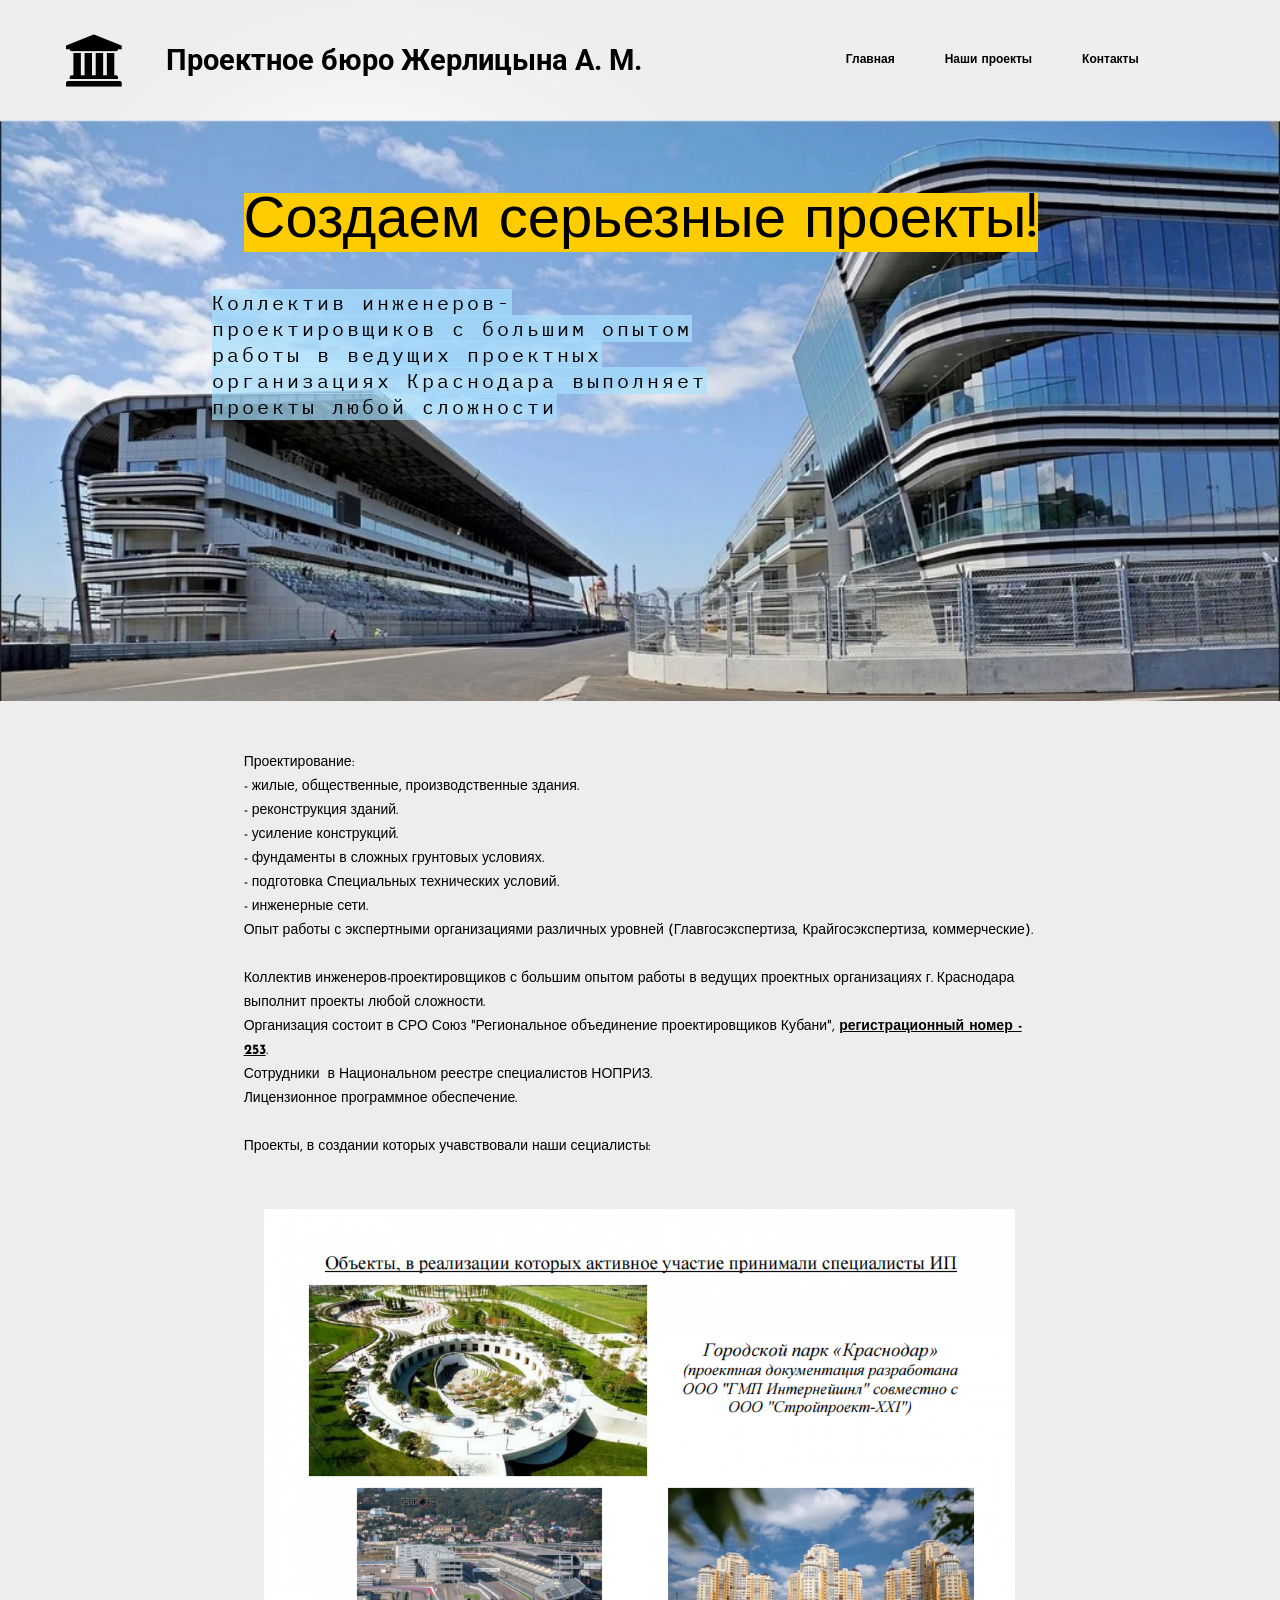
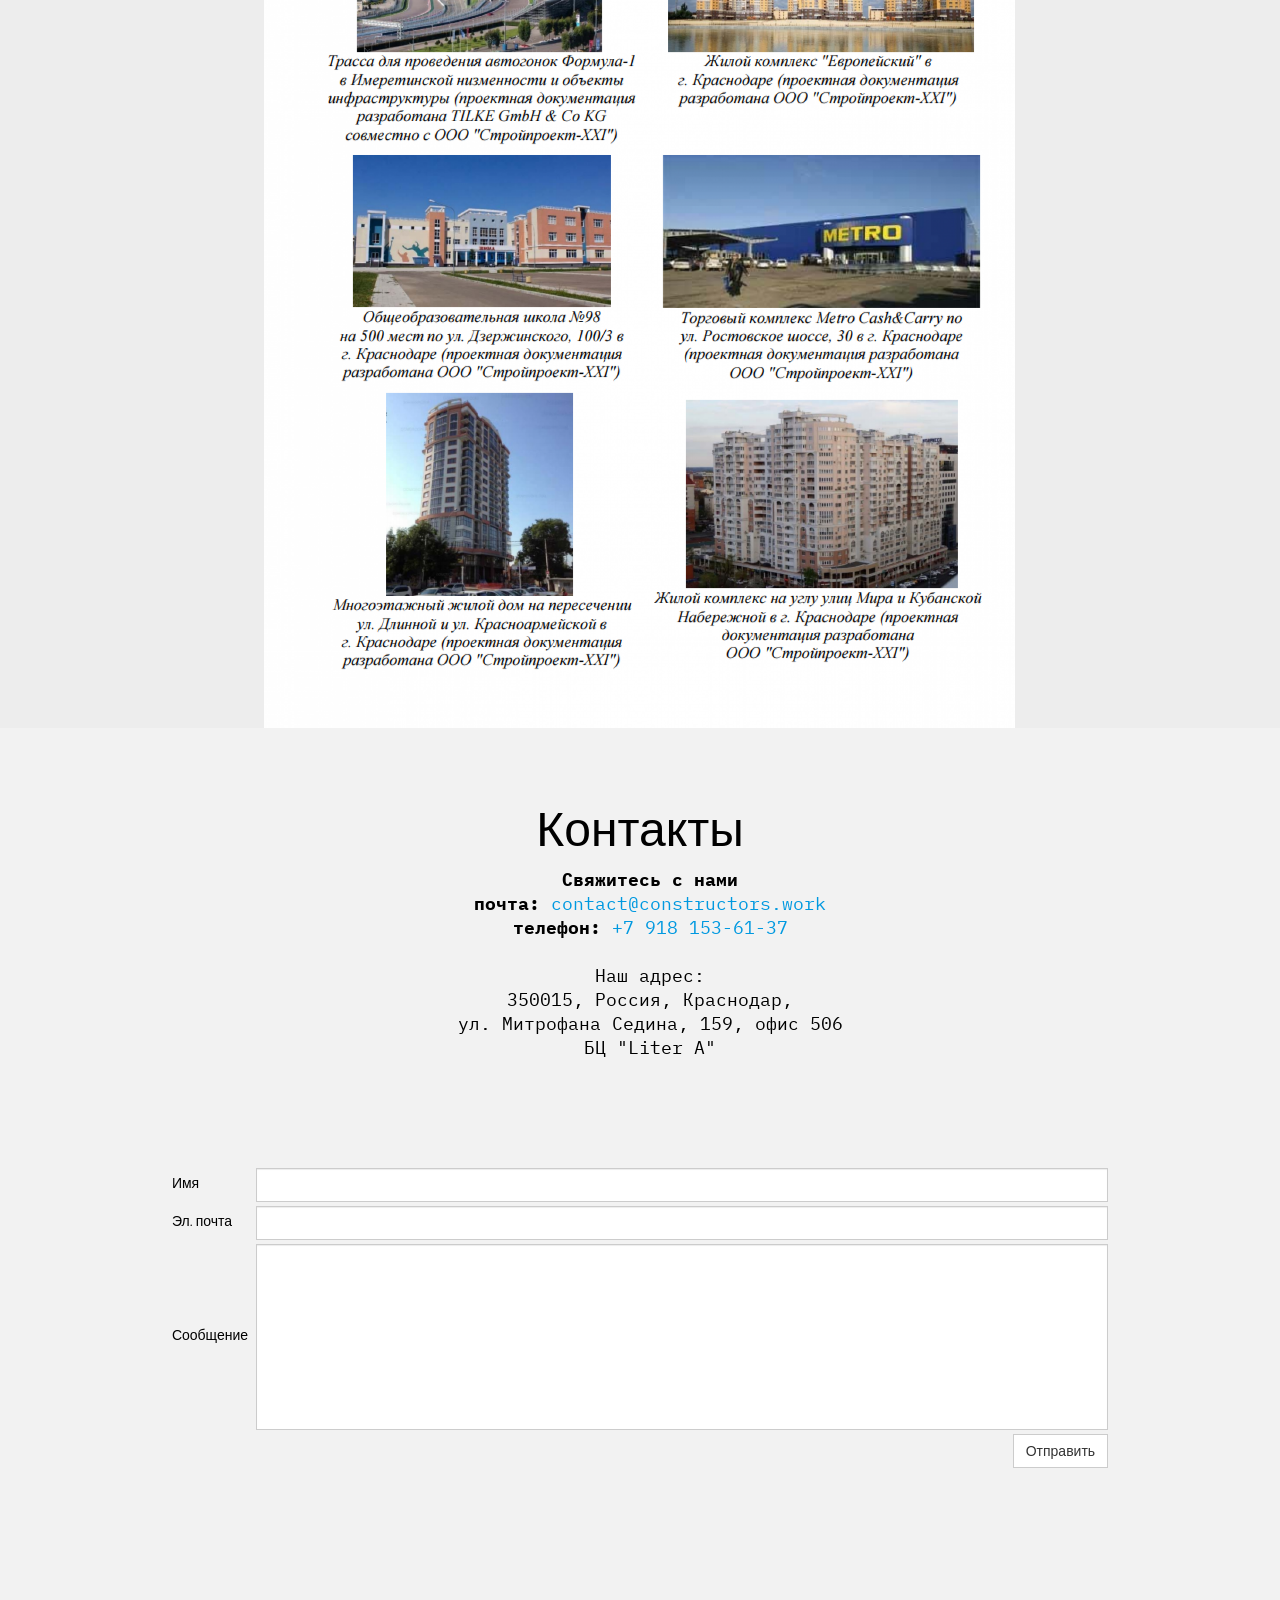
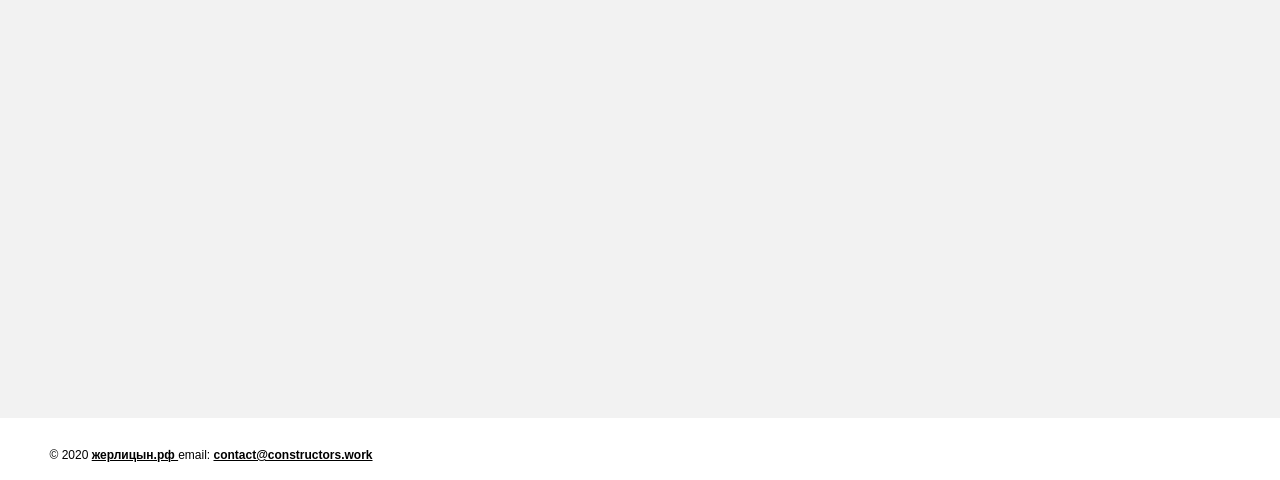
==== commit 55cc744a: "fix yandex widget" ====
--- a/www/index.html
+++ b/www/index.html
@@ -33,129 +33,6 @@
 	<!--[if lt IE 9]>
 	<script src="js/html5shiv.min.js"></script>
 	<![endif]-->
-
-	<style type="text/css" data-ymaps="css-modules">.ymaps-2-1-76-pie-chart,.ymaps-2-1-76-pie-chart-caption{position:absolute;display:block;font-family:Arial,sans;font-size:13px}.ymaps-2-1-76-pie-chart{text-align:center;background-size:100% 100%;overflow:visible;z-index:1}.ymaps-2-1-76-pie-chart-caption{-webkit-transform:translate(-50%,0);transform:translate(-50%,0);background-color:rgba(255,255,255,.8);border-radius:3px;padding:0 8px;line-height:24px;max-width:200px;box-sizing:border-box;text-overflow:ellipsis;overflow:hidden;white-space:nowrap;z-index:-1}.ymaps-2-1-76-pie-chart-content,.ymaps-2-1-76-pie-chart-icon{position:absolute;top:0;left:0;height:100%;width:100%}.ymaps-2-1-76-pie-chart-icon{z-index:0}.ymaps-2-1-76-pie-chart-content{z-index:1}
-/**/
-.ymaps-2-1-76-controls__bottom,.ymaps-2-1-76-controls__toolbar{position:absolute;width:100%}.ymaps-2-1-76-controls__toolbar_left{float:left;height:0}.ymaps-2-1-76-controls__toolbar_right{float:right;height:0}.ymaps-2-1-76-controls__control_toolbar{display:inline-block;vertical-align:top}.ymaps-2-1-76-controls__control{display:block;position:absolute;vertical-align:top}.ymaps-2-1-76-controls__control_visibility_hidden{display:none}
-/**/
-.ymaps-2-1-76-route-panel-button__button{display:block}.ymaps-2-1-76-route-panel-button__panel-icon{background-image:url([data-uri])}
-/**/
-.ymaps-2-1-76-tile-not-found{text-align:center;display:block;font-family:Arial,serif;font-size:10px;white-space:nowrap;position:absolute;top:40%;width:90%;left:10%;overflow:hidden}
-/**/
-.ymaps-2-1-76-map{position:relative;z-index:0;display:block;margin:0!important;padding:0!important;text-align:left!important;text-decoration:none!important;color:#000;font-weight:400!important;font-style:normal!important;line-height:normal;-webkit-tap-highlight-color:rgba(0,0,0,0);-webkit-print-color-adjust:exact;-webkit-transform:translate3d(0,0,0);transform:translate3d(0,0,0)}.ymaps-2-1-76-map-bg{background-image:url([data-uri]);background-size:16px 16px}.ymaps-2-1-76-map ymaps,.ymaps-2-1-76-map ymaps:after,.ymaps-2-1-76-map ymaps:before{box-sizing:content-box}.ymaps-2-1-76-map iframe{position:static;opacity:1;margin:0;outline:0;box-shadow:none;border:0;border-radius:0;background:0 0;padding:0;max-width:unset;max-height:unset;min-width:unset;min-height:unset;vertical-align:top;user-select:none;-ms-user-select:none;-moz-user-select:none;-webkit-user-select:none}a .ymaps-2-1-76-map{text-decoration:none!important;color:#000;font-style:normal!important}.ymaps-2-1-76-fullscreen{overflow:hidden!important}.ymaps-2-1-76-touch-action-none{touch-action:none}.ymaps-2-1-76-user-selection-none,.ymaps-2-1-76-user-selection-none *{-webkit-tap-highlight-color:rgba(0,0,0,0);-webkit-touch-callout:none;-webkit-user-select:none;-moz-user-select:none;-ms-user-select:none;user-select:none}.ymaps-2-1-76-display-none{display:none!important}.ymaps-2-1-76-visibility-hidden{visibility:hidden!important}ymaps,ymaps canvas,ymaps input,ymaps svg{max-width:none;max-height:none}.ymaps-2-1-76-graphics-SVG svg{all:unset;overflow:hidden}.ymaps-2-1-76-ground-pane{will-change:transform}.ymaps-2-1-76-areas-pane,.ymaps-2-1-76-balloon-pane,.ymaps-2-1-76-controls-pane,.ymaps-2-1-76-controls__bottom,.ymaps-2-1-76-controls__toolbar,.ymaps-2-1-76-events-pane,.ymaps-2-1-76-ground-pane,.ymaps-2-1-76-panel-pane,.ymaps-2-1-76-places-pane,.ymaps-2-1-76-ruler-balloon-pane,.ymaps-2-1-76-ruler-line-pane,.ymaps-2-1-76-searchpanel-pane{left:0}.ymaps-2-1-76-controls-pane *,.ymaps-2-1-76-searchpanel-pane *{text-align:left}@media print{.ymaps-2-1-76-patched-for-print{background:0 0!important;display:list-item!important;list-style-position:inside!important}}.ymaps-2-1-76-patched-for-print-preload .ymaps-2-1-76-patched-for-print{background:0 0!important;display:list-item!important;list-style-position:inside!important}.ymaps-2-1-76-svg-icon-content{letter-spacing:-.5px;margin-left:-.5px}
-/**/
-.ymaps-2-1-76-inner-panes,.ymaps-2-1-76-outer-panes{display:block;position:absolute;padding:0!important;margin:0!important}.ymaps-2-1-76-inner-panes{overflow:hidden;width:100%;height:100%}.ymaps-2-1-76-outer-panes{width:0;height:0}
-/**/
-@media print{.ymaps-2-1-76-controls-pane{visibility:hidden}}
-/**/
-.ymaps-2-1-76-control-popup__spinner{-webkit-animation-name:spinner;animation-name:spinner;-webkit-animation-duration:1s;animation-duration:1s;-webkit-animation-iteration-count:infinite;animation-iteration-count:infinite;-webkit-animation-timing-function:linear;animation-timing-function:linear;overflow:hidden;position:relative}.ymaps-2-1-76-control-popup__spinner__circle{overflow:hidden;position:absolute;left:50%;top:0;width:100%;height:100%}.ymaps-2-1-76-control-popup__spinner__circle:before{content:'';border-radius:100%;box-shadow:inset 0 0 0 2px #fc0;position:absolute;left:-50%;top:0;width:100%;height:100%}.ymaps-2-1-76-control-popup-parent{position:relative;display:block}.ymaps-2-1-76-control-popup{position:absolute;top:100%;display:none;margin-top:13px;white-space:normal;-webkit-user-select:none;-moz-user-select:none;-ms-user-select:none;user-select:none;-webkit-transform:translate3d(0,0,0);transform:translate3d(0,0,0)}.ymaps-2-1-76-control-popup.ymaps-2-1-76-control-popup{padding-bottom:0}.ymaps-2-1-76-control-popup.ymaps-2-1-76-control-popup_open{display:block}.ymaps-2-1-76-control-popup.ymaps-2-1-76-control-popup_fullscreen{width:100%;margin-top:0;padding:0}.ymaps-2-1-76-control-popup.ymaps-2-1-76-control-popup_static{position:static;margin-top:0}.ymaps-2-1-76-control-popup__tail{display:block;position:absolute;z-index:10;border-left:13.4px solid transparent;border-right:13.4px solid transparent;border-bottom:13.4px solid rgba(0,0,0,.15);top:-12.4px}.ymaps-2-1-76-control-popup__tail-front{display:block;position:absolute;border-left:13px solid transparent;border-right:13px solid transparent;border-bottom:13px solid #fff;left:-13px;top:1.4px}.ymaps-2-1-76-control-popup.ymaps-2-1-76-control-popup_fullscreen .ymaps-2-1-76-control-popup__tail,.ymaps-2-1-76-control-popup.ymaps-2-1-76-control-popup_static>.ymaps-2-1-76-control-popup__tail{display:none}.ymaps-2-1-76-control-popup__header{display:none;line-height:20px;padding:9px 10px 4px;border-bottom:1px solid rgba(0,0,0,.2)}.ymaps-2-1-76-control-popup__icon{width:26px;height:26px;display:inline-block;vertical-align:middle;position:relative;top:-2px;padding-right:4px}.ymaps-2-1-76-control-popup__title{font-family:sans-serif;font-size:15px;-webkit-user-select:none;-moz-user-select:none;-ms-user-select:none;user-select:none;cursor:default}.ymaps-2-1-76-control-popup.ymaps-2-1-76-control-popup_fullscreen .ymaps-2-1-76-control-popup__header,.ymaps-2-1-76-control-popup.ymaps-2-1-76-control-popup_show-header .ymaps-2-1-76-control-popup__header{display:block}.ymaps-2-1-76-control-popup__hide{box-sizing:border-box!important;border-width:1px;border-style:solid;border-radius:3px;background-clip:border-box;color:#000;vertical-align:middle;text-decoration:none;font-family:Arial,Helvetica,sans-serif;cursor:pointer;-webkit-transition:background-color .15s ease-out,border-color .15s ease-out,opacity .15s ease-out;transition:background-color .15s ease-out,border-color .15s ease-out,opacity .15s ease-out;display:inline-block;text-align:left;height:28px;background-color:#fff;border-color:rgba(0,0,0,.2);float:right;position:relative;top:-4px}a.ymaps-2-1-76-control-popup__hide,a.ymaps-2-1-76-control-popup__hide:active,a.ymaps-2-1-76-control-popup__hide:hover,a.ymaps-2-1-76-control-popup__hide:link,a.ymaps-2-1-76-control-popup__hide:visited{color:#000!important;text-decoration:none!important}.ymaps-2-1-76-control-popup__hide-text{display:inline-block;position:relative;border:none;text-decoration:none;white-space:nowrap;font-size:13px;line-height:26px;padding:0 12px}.ymaps-2-1-76-control-popup__hide:hover{border-color:rgba(0,0,0,.3)}.ymaps-2-1-76-control-popup__hide.ymaps-2-1-76-_pressed,.ymaps-2-1-76-control-popup__hide:active{background-color:#f3f1ed}.ymaps-2-1-76-control-popup__hide.ymaps-2-1-76-_disabled{cursor:default;background-color:#ebebeb}.ymaps-2-1-76-control-popup__hide.ymaps-2-1-76-_disabled .ymaps-2-1-76-control-popup__hide-text{opacity:.5}.ymaps-2-1-76-control-popup__hide-icon{display:block;width:26px;height:26px;background-repeat:no-repeat;background-image:url([data-uri])}.ymaps-2-1-76-control-popup.ymaps-2-1-76-control-popup_static .ymaps-2-1-76-control-popup__hide{display:none}.ymaps-2-1-76-control-popup__content{display:block;overflow-x:hidden;min-width:40px;min-height:20px;background:#fff;-webkit-user-select:auto;-moz-user-select:auto;-ms-user-select:auto;user-select:auto}.ymaps-2-1-76-control-popup.ymaps-2-1-76-control-popup_fullscreen>.ymaps-2-1-76-control-popup__content{box-sizing:border-box;border:1px solid rgba(0,0,0,.2);border-bottom:0}.ymaps-2-1-76-control-popup__layout{display:block;overflow-y:auto}.ymaps-2-1-76-control-popup.ymaps-2-1-76-control-popup.ymaps-2-1-76-control-popup_content-loading .ymaps-2-1-76-control-popup__layout{display:block;overflow-y:visible;text-align:center;height:44px}.ymaps-2-1-76-control-popup__spinner{top:14px;left:6px;display:inline-block;width:16px;height:16px}@-webkit-keyframes spinner{0%{-webkit-transform:rotate(0deg);transform:rotate(0deg)}to{-webkit-transform:rotate(360deg);transform:rotate(360deg)}}@keyframes spinner{0%{-webkit-transform:rotate(0deg);transform:rotate(0deg)}to{-webkit-transform:rotate(360deg);transform:rotate(360deg)}}.ymaps-2-1-76-control-popup{-webkit-animation:none .25s ease-out;animation:none .25s ease-out}@-webkit-keyframes control-popup-show-animation{0%{margin-top:0;opacity:0;-webkit-transform:scale(.1,.1);transform:scale(.1,.1)}to{margin-top:13px;opacity:1;-webkit-transform:scale(1,1);transform:scale(1,1)}}@keyframes control-popup-show-animation{0%{margin-top:0;opacity:0;-webkit-transform:scale(.1,.1);transform:scale(.1,.1)}to{margin-top:13px;opacity:1;-webkit-transform:scale(1,1);transform:scale(1,1)}}@-webkit-keyframes control-popup-hide-animation{0%{margin-top:13px;opacity:1}to{margin-top:0;opacity:0;-webkit-transform:scale(.1,.1);transform:scale(.1,.1)}}@keyframes control-popup-hide-animation{0%{margin-top:13px;opacity:1}to{margin-top:0;opacity:0;-webkit-transform:scale(.1,.1);transform:scale(.1,.1)}}@-webkit-keyframes control-popup-show-animation-fullscreen{0%{margin-top:-30px;opacity:0}to{margin-top:0;opacity:1}}@keyframes control-popup-show-animation-fullscreen{0%{margin-top:-30px;opacity:0}to{margin-top:0;opacity:1}}@-webkit-keyframes control-popup-hide-animation-fullscreen{0%{margin-top:0;opacity:1}to{margin-top:-30px;opacity:0}}@keyframes control-popup-hide-animation-fullscreen{0%{margin-top:0;opacity:1}to{margin-top:-30px;opacity:0}}
-/**/
-.ymaps-2-1-76-popup{display:none;position:absolute;z-index:32700;padding:1px}
-/**/
-.ymaps-2-1-76-popup_theme_ffffff{-webkit-box-shadow:inset 0 0 0 1px rgba(0,0,0,.15),0 8px 30px -5px rgba(0,0,0,.5);-moz-box-shadow:inset 1px 1px 10px #aaa;box-shadow:inset 0 0 0 1px rgba(0,0,0,.15),0 8px 30px -5px rgba(0,0,0,.5)}.ymaps-2-1-76-popup_theme_ffffff .ymaps-2-1-76-popup__content{background:#fff}.ymaps-2-1-76-popup_theme_ffffff .ymaps-2-1-76-popup__tail{background:rgba(0,0,0,.15);background:-webkit-linear-gradient(45deg,rgba(0,0,0,.15) 50%,rgba(0,0,0,0) 50%);background:-moz-linear-gradient(45deg,rgba(0,0,0,.15) 50%,rgba(0,0,0,0) 50%);background:-o-linear-gradient(45deg,rgba(0,0,0,.15) 50%,rgba(0,0,0,0) 50%)}.ymaps-2-1-76-popup_theme_ffffff .ymaps-2-1-76-popup__tail:after{background-color:#fff}
-/**/
-.ymaps-2-1-76-copyright{position:relative;z-index:1;display:block;height:20px;top:-25px;float:right;margin-right:3px;margin-left:10px}.ymaps-2-1-76-copyright_float_left{float:left}.ymaps-2-1-76-copyright_fog_yes{float:none}.ymaps-2-1-76-copyright__wrap{display:block;overflow:hidden}.ymaps-2-1-76-copyright__layout{position:relative;z-index:1;top:1px;display:table;float:right}.ymaps-2-1-76-copyright__content-cell,.ymaps-2-1-76-copyright__logo-cell{display:table-cell;vertical-align:top}.ymaps-2-1-76-copyright__logo-cell{padding-left:4px}.ymaps-2-1-76-copyright__content-cell{height:20px}.ymaps-2-1-76-copyright__content{display:inline-block;float:right;padding:0 4px 1px;white-space:nowrap;border-radius:3px;background-color:rgba(255,255,255,.75);font:11px/14px Verdana,Arial,sans-serif}.ymaps-2-1-76-copyright_fog_yes .ymaps-2-1-76-copyright__content{background-color:transparent}.ymaps-2-1-76-copyright_fog_yes .ymaps-2-1-76-copyright__wrap{margin-left:17px}.ymaps-2-1-76-copyright_fog_yes:after{position:absolute;z-index:-1;top:1px;right:50px;left:17px;height:15px;content:'';border-radius:0 3px 3px 0;background-color:rgba(255,255,255,.75)}.ymaps-2-1-76-copyright_logo_no.ymaps-2-1-76-copyright_fog_yes:after{right:0}.ymaps-2-1-76-copyright_logo_no .ymaps-2-1-76-copyright__logo-cell,.ymaps-2-1-76-copyright_providers_no .ymaps-2-1-76-copyright__text,.ymaps-2-1-76-copyright_ua_no .ymaps-2-1-76-copyright__agreement,.ymaps-2-1-76-copyright_ua_no.ymaps-2-1-76-copyright_providers_no .ymaps-2-1-76-copyright__content-cell{display:none}.ymaps-2-1-76-copyright__fog{position:absolute;z-index:2;top:1px;left:0;display:none;width:12px;height:15px;padding-left:5px;border-radius:3px 0 0 3px;background:rgba(255,255,255,.75);font:11px/14px Verdana,Arial,sans-serif}.ymaps-2-1-76-copyright_fog_yes .ymaps-2-1-76-copyright__fog{display:block}.ymaps-2-1-76-copyright__extend{margin-left:.4em}.ymaps-2-1-76-copyright__link{text-decoration:underline!important;color:#333!important}.ymaps-2-1-76-copyright__link:hover{color:#c00!important}
-/**/
-.ymaps-2-1-76-copyright__logo{display:block;width:46px;height:20px;position:relative;top:-2px;opacity:.7;background-position:0 100%;background-repeat:no-repeat;background-image:url([data-uri])}.ymaps-2-1-76-copyright_color_white .ymaps-2-1-76-copyright__logo{opacity:.95;background-image:url([data-uri])}.ymaps-2-1-76-copyright .ymaps-2-1-76-copyright__logo:hover{opacity:1}.ymaps-2-1-76-copyright__logo_lang_en{background-image:url([data-uri])}.ymaps-2-1-76-copyright_color_white .ymaps-2-1-76-copyright__logo_lang_en{background-image:url([data-uri])}
-/**/
-.ymaps-2-1-76-gotoymaps{display:inline-block;margin:2px 5px 0 0;padding:0 8px;user-select:none;-ms-user-select:none;-moz-user-select:none;-webkit-user-select:none}.ymaps-2-1-76-gotoymaps-container{display:-webkit-box;-webkit-box-align:center;display:-webkit-flex;display:flex;border-radius:3px;background-color:#fff;cursor:pointer;overflow:hidden;white-space:nowrap;height:24px;box-shadow:0 1px 2px 1px rgba(0,0,0,.15),0 2px 5px -3px rgba(0,0,0,.15)}.ymaps-2-1-76-gotoymaps-container__pin{background:url([data-uri]) no-repeat;width:12px;height:18px;margin:auto 6px}.ymaps-2-1-76-gotoymaps-container__text{margin-right:6px;font-family:Arial;font-size:12px;font-weight:400;font-style:normal;font-stretch:normal;line-height:normal;letter-spacing:normal;text-align:left;display:-webkit-box;display:-webkit-flex;display:flex}.ymaps-2-1-76-gotoymaps-container__text-container{margin:auto;height:24px;line-height:24px}.ymaps-2-1-76-gotoymaps-container__text-container ymaps{white-space:nowrap;overflow:hidden}.ymaps-2-1-76-gotoymaps-container__text-container_animate{-webkit-animation:ymaps-2-1-76-inception_maps_button_flick 300ms 1 ease-in-out;animation:ymaps-2-1-76-inception_maps_button_flick 300ms 1 ease-in-out}.ymaps-2-1-76-gotoymaps-container__text-container>*{margin:auto;display:block;opacity:1;-webkit-transition:opacity 300ms;transition:opacity 300ms}.ymaps-2-1-76-gotoymaps-container__text-container>_in{opacity:0}.ymaps-2-1-76-gotoymaps-container__text-container>_out{opacity:0;position:absolute}@-webkit-keyframes ymaps-2-1-76-inception_maps_button_flick{0%{-webkit-transform:translateY(-25px);transform:translateY(-25px)}to{-webkit-transform:translateY(0);transform:translateY(0)}}@keyframes ymaps-2-1-76-inception_maps_button_flick{0%{-webkit-transform:translateY(-25px);transform:translateY(-25px)}to{-webkit-transform:translateY(0);transform:translateY(0)}}
-/**/
-.ymaps-2-1-76-map-copyrights-promo{position:absolute;bottom:0;left:0;height:34px}@media print{.ymaps-2-1-76-map-copyrights-promo{visibility:hidden}}
-/**/
-.ymaps-2-1-76-panorama-screen{display:block;position:relative;overflow:hidden;background:#687d86;background:url([data-uri]) center/cover no-repeat}.ymaps-2-1-76-panorama-screen__canvas{display:block;width:100%;height:100%}.ymaps-2-1-76-panorama-screen iframe{max-width:unset;max-height:unset;min-width:unset;min-height:unset}
-/**/
-.ymaps-2-1-76-panorama-control__inception{position:absolute;text-align:left;top:0;left:0}.ymaps-2-1-76-panorama-control__zoom{position:absolute;bottom:16px;left:16px;z-index:10}.ymaps-2-1-76-panorama-control__zoom-in,.ymaps-2-1-76-panorama-control__zoom-out{display:block;margin:8px 0}.ymaps-2-1-76-panorama-control__top-right{position:absolute;top:16px;right:16px;z-index:10}.ymaps-2-1-76-panorama-control__name{display:inline-block}.ymaps-2-1-76-panorama-control__close,.ymaps-2-1-76-panorama-control__fullscreen{display:inline-block;margin:0 4px}.ymaps-2-1-76-panorama-control__name{font-family:Arial,Helvetica,sans-serif;font-size:18px;color:rgba(255,255,255,.85);text-shadow:0 2px 2px rgba(0,0,0,.8);line-height:38px;max-width:370px;white-space:nowrap;text-decoration:none;text-overflow:ellipsis;overflow:hidden;margin:0 12px;vertical-align:middle}.ymaps-2-1-76-panorama-control__copyright{position:absolute;bottom:10px;right:0}.ymaps-2-1-76-panorama-control__copyright-link{border-radius:3px;background:rgba(255,255,255,.75);padding:0 4px 1px;margin:0 2px;line-height:14px!important;font:11px Verdana,Arial,sans-serif!important;text-decoration:underline!important;color:#000!important}.ymaps-2-1-76-panorama-control__copyright-link:hover{color:#c00!important}.ymaps-2-1-76-panorama-control__copyright-logo{display:inline-block;vertical-align:bottom;margin:0 2px;width:50px;height:20px;background-size:contain;-webkit-transform:translate3d(0,0,0);transform:translate3d(0,0,0)}.ymaps-2-1-76-panorama-control__close.ymaps-2-1-76-_hidden,.ymaps-2-1-76-panorama-control__copyright-link.ymaps-2-1-76-_hidden,.ymaps-2-1-76-panorama-control__copyright-logo.ymaps-2-1-76-_hidden,.ymaps-2-1-76-panorama-control__fullscreen.ymaps-2-1-76-_hidden,.ymaps-2-1-76-panorama-control__inception.ymaps-2-1-76-_hidden,.ymaps-2-1-76-panorama-control__logo.ymaps-2-1-76-_hidden,.ymaps-2-1-76-panorama-control__name.ymaps-2-1-76-_hidden,.ymaps-2-1-76-panorama-control__zoom.ymaps-2-1-76-_hidden{display:none!important}@media print{.ymaps-2-1-76-panorama-control__name{color:rgba(255,255,255,.85)!important;text-shadow:0 2px 2px rgba(0,0,0,.8)!important;right:20px!important}.ymaps-2-1-76-panorama-control__close,.ymaps-2-1-76-panorama-control__fullscreen,.ymaps-2-1-76-panorama-control__inception,.ymaps-2-1-76-panorama-control__name,.ymaps-2-1-76-panorama-control__zoom{display:none!important}}
-/**/
-.ymaps-2-1-76-panorama-fault{display:block;position:relative;width:100%;height:100%;z-index:5}.ymaps-2-1-76-panorama-fault__msg{width:500px;position:absolute;top:50%;left:50%;-webkit-transform:translate(-50%,-50%);transform:translate(-50%,-50%)}.ymaps-2-1-76-panorama-fault__icon{float:left;width:110px;height:110px;background:url([data-uri]) center/contain no-repeat;margin-right:30px}.ymaps-2-1-76-panorama-fault__text{font:26px Arial;line-height:36px;color:#fff;padding:6px}
-/**/
-.ymaps-2-1-76-panorama-unsupported{display:table;position:relative;width:100%;height:100%;z-index:5;text-align:center}.ymaps-2-1-76-panorama-unsupported__msg{display:table-cell;height:100%;vertical-align:middle;min-width:200px}.ymaps-2-1-76-panorama-unsupported__text,.ymaps-2-1-76-panorama-unsupported__title{display:block;text-align:center;color:#fff;font-family:Arial}.ymaps-2-1-76-panorama-unsupported__title{font-size:22px;line-height:24px;margin-bottom:48px}.ymaps-2-1-76-panorama-unsupported__title.ymaps-2-1-76-_hidden{display:none}.ymaps-2-1-76-panorama-unsupported__text{font-size:16px;line-height:22px}
-/**/
-.ymaps-2-1-76-float-button{background-color:#fff;border-color:transparent;box-shadow:0 1px 2px 1px rgba(0,0,0,.15),0 2px 5px -3px rgba(0,0,0,.15);box-sizing:border-box!important;border-width:1px;border-style:solid;border-radius:3px;background-clip:border-box;color:#000;vertical-align:middle;text-decoration:none;font-family:Arial,Helvetica,sans-serif;cursor:pointer;-webkit-transition:background-color .15s ease-out,border-color .15s ease-out,opacity .15s ease-out;transition:background-color .15s ease-out,border-color .15s ease-out,opacity .15s ease-out;display:inline-block;text-align:left;height:28px}a.ymaps-2-1-76-float-button,a.ymaps-2-1-76-float-button:active,a.ymaps-2-1-76-float-button:hover,a.ymaps-2-1-76-float-button:link,a.ymaps-2-1-76-float-button:visited{color:#000!important;text-decoration:none!important}.ymaps-2-1-76-float-button-text{position:relative;border:none;text-decoration:none;white-space:nowrap;font-size:13px;line-height:26px;padding:0 12px}.ymaps-2-1-76-float-button.ymaps-2-1-76-_pressed,.ymaps-2-1-76-float-button:active{background-color:#f3f1ed}.ymaps-2-1-76-float-button.ymaps-2-1-76-_disabled{cursor:default;background-color:#ebebeb}.ymaps-2-1-76-float-button.ymaps-2-1-76-_disabled .ymaps-2-1-76-float-button-text{opacity:.5}.ymaps-2-1-76-float-button.ymaps-2-1-76-_checked{background-color:#ffeba0}.ymaps-2-1-76-float-button.ymaps-2-1-76-_checked.ymaps-2-1-76-_pressed,.ymaps-2-1-76-float-button.ymaps-2-1-76-_checked:active{background-color:#fee481}.ymaps-2-1-76-float-button.ymaps-2-1-76-_checked.ymaps-2-1-76-_disabled{background-color:#d9d9d9!important}.ymaps-2-1-76-float-button{position:relative;padding-left:26px;overflow:hidden}.ymaps-2-1-76-float-button.ymaps-2-1-76-_hidden-icon{padding-left:0}.ymaps-2-1-76-float-button-icon{position:absolute;left:0}.ymaps-2-1-76-float-button-text{display:block;overflow:hidden;text-overflow:ellipsis;padding-left:12px;padding-right:12px}.ymaps-2-1-76-float-button-icon+.ymaps-2-1-76-float-button-text{padding-left:4px}.ymaps-2-1-76-float-button.ymaps-2-1-76-_hidden-icon .ymaps-2-1-76-float-button-icon,.ymaps-2-1-76-float-button.ymaps-2-1-76-_hidden-text .ymaps-2-1-76-float-button-text{display:none}.ymaps-2-1-76-float-button.ymaps-2-1-76-_hidden-icon .ymaps-2-1-76-float-button-text{padding-left:12px}.ymaps-2-1-76-float-button.ymaps-2-1-76-_pin_left{border-top-right-radius:0!important;border-bottom-right-radius:0!important;position:relative;z-index:2}.ymaps-2-1-76-float-button.ymaps-2-1-76-_pin_left.ymaps-2-1-76-_checked,.ymaps-2-1-76-float-button.ymaps-2-1-76-_pin_right.ymaps-2-1-76-_checked{z-index:1}.ymaps-2-1-76-float-button.ymaps-2-1-76-_pin_right{border-top-left-radius:0!important;border-bottom-left-radius:0!important;position:relative;z-index:2}.ymaps-2-1-76-float-button-icon{display:inline-block;width:16px;height:16px;border:5px solid transparent;background-repeat:no-repeat;background-position:center;vertical-align:top}.ymaps-2-1-76-_disabled .ymaps-2-1-76-float-button-icon{opacity:.5}.ymaps-2-1-76-float-button-icon_icon_geolocation{background-image:url([data-uri])}.ymaps-2-1-76-float-button-icon_icon_ruler{background-image:url([data-uri])}.ymaps-2-1-76-float-button-icon_icon_fold{background-image:url([data-uri])}.ymaps-2-1-76-float-button-icon_icon_plus{background-image:url([data-uri])}.ymaps-2-1-76-float-button-icon_icon_minus{background-image:url([data-uri])}.ymaps-2-1-76-float-button-icon_icon_layers{background-image:url([data-uri])}.ymaps-2-1-76-float-button-icon_icon_expand{background-image:url([data-uri])}.ymaps-2-1-76-float-button-icon_icon_collapse{background-image:url([data-uri])}.ymaps-2-1-76-float-button-icon_icon_magnifier{background-image:url([data-uri])}.ymaps-2-1-76-float-button-icon_icon_routes{background-image:url([data-uri])}
-/**/
-.ymaps-2-1-76-node-size-parent-style{visibility:hidden!important;position:absolute;overflow:hidden;width:0;height:0;display:block;zoom:1!important}.ymaps-2-1-76-node-size-parent-pane-style{visibility:hidden!important;position:relative;overflow:visible;display:block;zoom:1!important}.ymaps-2-1-76-node-size-node-style,.ymaps-2-1-76-node-size-w3c-box-model-test{overflow:hidden!important;overflow-x:hidden!important;overflow-y:hidden!important}.ymaps-2-1-76-node-size-node-style{position:absolute!important;zoom:1!important;display:block!important}.ymaps-2-1-76-node-size-w3c-box-model-test{width:100px!important;border-left-width:10px!important}.ymaps-2-1-76-node-size-no-scrolls-test,.ymaps-2-1-76-node-size-paddings-test{display:block!important;overflow:hidden!important;overflow-x:hidden!important;overflow-y:hidden!important}.ymaps-2-1-76-node-size-paddings-test{border-width:0!important;width:0!important;height:0!important}.ymaps-2-1-76-node-size-no-scrolls-test{position:absolute!important;left:0!important;top:0!important;width:100px!important;height:100px!important;visibility:visible!important}.ymaps-2-1-76-node-size-scrolls-test{overflow:scroll!important;overflow-x:scroll!important;overflow-y:scroll!important}
-/**/
-.ymaps-2-1-76-panorama-gotoymaps{display:inline-block}.ymaps-2-1-76-panorama-gotoymaps_align{padding:3px 0 0 3px}.ymaps-2-1-76-panorama-gotoymaps-container{display:-webkit-box;-webkit-box-align:center;display:-webkit-flex;display:flex;border-radius:16px;background-color:rgba(255,255,255,.8);cursor:pointer;white-space:nowrap;height:32px;box-shadow:0 2px 3px 1px rgba(0,0,0,.2);margin:16px 5px 5px 16px}.ymaps-2-1-76-panorama-gotoymaps-container__pin{background:url([data-uri]) no-repeat;width:12px;height:18px;margin:auto 8px auto 13px}.ymaps-2-1-76-panorama-gotoymaps-container__pin_align{margin:auto 10px}.ymaps-2-1-76-panorama-gotoymaps-container__text{margin-right:13px;font-family:Arial;font-size:13px;font-weight:400;font-style:normal;font-stretch:normal;line-height:normal;letter-spacing:normal;text-align:left;display:-webkit-box;display:-webkit-flex;display:flex}.ymaps-2-1-76-panorama-gotoymaps-container__text-container{margin:auto;height:100%;display:table}.ymaps-2-1-76-panorama-gotoymaps-container__text-container ymaps{display:table-cell;vertical-align:middle}.ymaps-2-1-76-panorama-gotoymaps-container__text-container>*{margin:auto;display:block;opacity:1;-webkit-transition:opacity 300ms;transition:opacity 300ms}
-/**/
-.ymaps-2-1-76-cluster-night-content{color:#fff}
-/**/
-.ymaps-2-1-76-islets_icon-with-caption__caption-block{position:absolute;top:-37px}.ymaps-2-1-76-islets_icon-with-caption__caption-block .ymaps-2-1-76-islets_icon-caption{padding-left:20px}
-/**/
-.ymaps-2-1-76-circle-icon-with-caption__caption-block{position:absolute;top:-13px}.ymaps-2-1-76-circle-icon-with-caption__caption-block .ymaps-2-1-76-islets_icon-caption{padding-left:16px}
-/**/
-.ymaps-2-1-76-islets_pictogram-icon-with-caption__caption-block{position:absolute;top:-50px}.ymaps-2-1-76-islets_pictogram-icon-with-caption__caption-block .ymaps-2-1-76-islets_icon-caption{padding-left:30px}
-/**/
-.ymaps-2-1-76-islets_pictogram-circle-icon-with-caption__caption-block{position:absolute;top:-13px}.ymaps-2-1-76-islets_pictogram-circle-icon-with-caption__caption-block .ymaps-2-1-76-islets_icon-caption{padding-left:24px}
-/**/
-.ymaps-2-1-76-placemark{position:absolute;z-index:1;right:2px;bottom:12px;height:28px;background-repeat:repeat-x;background-position:0 -60px;background-size:auto!important}.ymaps-2-1-76-placemark__content{position:relative;z-index:5;display:block;width:auto;height:27px;margin:0 -3px;text-align:center;white-space:nowrap;color:#000;font:13px Arial,sans-serif}.ymaps-2-1-76-placemark__content-inner{display:block;overflow:hidden;margin-top:6px;margin-left:5px;margin-right:5px;height:15px}.ymaps-2-1-76-placemark__content-inner>*{display:block}.ymaps-2-1-76-placemark_state_active .ymaps-2-1-76-placemark__content{margin-right:-9px}.ymaps-2-1-76-placemark__l{width:13px}.ymaps-2-1-76-placemark__l,.ymaps-2-1-76-placemark__r{position:absolute;z-index:4;display:block;height:27px}.ymaps-2-1-76-placemark__l{left:-13px;background-position:0 0}.ymaps-2-1-76-placemark__r{right:-14px;width:14px;background-position:-14px 0}.ymaps-2-1-76-placemark_state_active .ymaps-2-1-76-placemark__r{right:-26px;width:26px;height:41px;background-position:-80px 0}
-/**/
-.ymaps-2-1-76-placemark_theme_black,.ymaps-2-1-76-placemark_theme_black .ymaps-2-1-76-placemark__l,.ymaps-2-1-76-placemark_type_blank.ymaps-2-1-76-placemark_theme_black .ymaps-2-1-76-placemark__r{background-image:url([data-uri])}.ymaps-2-1-76-placemark_theme_black .ymaps-2-1-76-placemark__r{background-image:url([data-uri])}.ymaps-2-1-76-placemark_theme_blue,.ymaps-2-1-76-placemark_theme_blue .ymaps-2-1-76-placemark__l,.ymaps-2-1-76-placemark_type_blank.ymaps-2-1-76-placemark_theme_blue .ymaps-2-1-76-placemark__r{background-image:url([data-uri])}.ymaps-2-1-76-placemark_theme_blue .ymaps-2-1-76-placemark__r{background-image:url([data-uri])}.ymaps-2-1-76-placemark_theme_brown,.ymaps-2-1-76-placemark_theme_brown .ymaps-2-1-76-placemark__l,.ymaps-2-1-76-placemark_type_blank.ymaps-2-1-76-placemark_theme_brown .ymaps-2-1-76-placemark__r{background-image:url([data-uri])}.ymaps-2-1-76-placemark_theme_brown .ymaps-2-1-76-placemark__r{background-image:url([data-uri])}.ymaps-2-1-76-placemark_theme_red,.ymaps-2-1-76-placemark_theme_red .ymaps-2-1-76-placemark__l,.ymaps-2-1-76-placemark_type_blank.ymaps-2-1-76-placemark_theme_red .ymaps-2-1-76-placemark__r{background-image:url([data-uri])}.ymaps-2-1-76-placemark_theme_red .ymaps-2-1-76-placemark__r{background-image:url([data-uri])}.ymaps-2-1-76-placemark_theme_darkblue,.ymaps-2-1-76-placemark_theme_darkblue .ymaps-2-1-76-placemark__l,.ymaps-2-1-76-placemark_type_blank.ymaps-2-1-76-placemark_theme_darkblue .ymaps-2-1-76-placemark__r{background-image:url([data-uri])}.ymaps-2-1-76-placemark_theme_darkblue .ymaps-2-1-76-placemark__r{background-image:url([data-uri])}.ymaps-2-1-76-placemark_theme_darkorange,.ymaps-2-1-76-placemark_theme_darkorange .ymaps-2-1-76-placemark__l,.ymaps-2-1-76-placemark_type_blank.ymaps-2-1-76-placemark_theme_darkorange .ymaps-2-1-76-placemark__r{background-image:url([data-uri])}.ymaps-2-1-76-placemark_theme_darkorange .ymaps-2-1-76-placemark__r{background-image:url([data-uri])}.ymaps-2-1-76-placemark_theme_night,.ymaps-2-1-76-placemark_theme_night .ymaps-2-1-76-placemark__l,.ymaps-2-1-76-placemark_type_blank.ymaps-2-1-76-placemark_theme_night .ymaps-2-1-76-placemark__r{background-image:url([data-uri])}.ymaps-2-1-76-placemark_theme_night .ymaps-2-1-76-placemark__r{background-image:url([data-uri])}.ymaps-2-1-76-placemark_theme_pink,.ymaps-2-1-76-placemark_theme_pink .ymaps-2-1-76-placemark__l,.ymaps-2-1-76-placemark_type_blank.ymaps-2-1-76-placemark_theme_pink .ymaps-2-1-76-placemark__r{background-image:url([data-uri])}.ymaps-2-1-76-placemark_theme_pink .ymaps-2-1-76-placemark__r{background-image:url([data-uri])}.ymaps-2-1-76-placemark_theme_gray,.ymaps-2-1-76-placemark_theme_gray .ymaps-2-1-76-placemark__l,.ymaps-2-1-76-placemark_theme_grey,.ymaps-2-1-76-placemark_type_blank.ymaps-2-1-76-placemark_theme_gray .ymaps-2-1-76-placemark__r{background-image:url([data-uri])}.ymaps-2-1-76-placemark_theme_gray .ymaps-2-1-76-placemark__r{background-image:url([data-uri])}.ymaps-2-1-76-placemark_theme_grey .ymaps-2-1-76-placemark__l,.ymaps-2-1-76-placemark_type_blank.ymaps-2-1-76-placemark_theme_grey .ymaps-2-1-76-placemark__r{background-image:url([data-uri])}.ymaps-2-1-76-placemark_theme_grey .ymaps-2-1-76-placemark__r{background-image:url([data-uri])}.ymaps-2-1-76-placemark_theme_darkgreen,.ymaps-2-1-76-placemark_theme_darkgreen .ymaps-2-1-76-placemark__l,.ymaps-2-1-76-placemark_type_blank.ymaps-2-1-76-placemark_theme_darkgreen .ymaps-2-1-76-placemark__r{background-image:url([data-uri])}.ymaps-2-1-76-placemark_theme_darkgreen .ymaps-2-1-76-placemark__r{background-image:url([data-uri])}.ymaps-2-1-76-placemark_theme_violet,.ymaps-2-1-76-placemark_theme_violet .ymaps-2-1-76-placemark__l,.ymaps-2-1-76-placemark_type_blank.ymaps-2-1-76-placemark_theme_violet .ymaps-2-1-76-placemark__r{background-image:url([data-uri])}.ymaps-2-1-76-placemark_theme_violet .ymaps-2-1-76-placemark__r{background-image:url([data-uri])}.ymaps-2-1-76-placemark_theme_yellow,.ymaps-2-1-76-placemark_theme_yellow .ymaps-2-1-76-placemark__l,.ymaps-2-1-76-placemark_type_blank.ymaps-2-1-76-placemark_theme_yellow .ymaps-2-1-76-placemark__r{background-image:url([data-uri])}.ymaps-2-1-76-placemark_theme_yellow .ymaps-2-1-76-placemark__r{background-image:url([data-uri])}.ymaps-2-1-76-placemark_theme_green,.ymaps-2-1-76-placemark_theme_green .ymaps-2-1-76-placemark__l,.ymaps-2-1-76-placemark_type_blank.ymaps-2-1-76-placemark_theme_green .ymaps-2-1-76-placemark__r{background-image:url([data-uri])}.ymaps-2-1-76-placemark_theme_green .ymaps-2-1-76-placemark__r{background-image:url([data-uri])}.ymaps-2-1-76-placemark_theme_orange,.ymaps-2-1-76-placemark_theme_orange .ymaps-2-1-76-placemark__l,.ymaps-2-1-76-placemark_type_blank.ymaps-2-1-76-placemark_theme_orange .ymaps-2-1-76-placemark__r{background-image:url([data-uri])}.ymaps-2-1-76-placemark_theme_orange .ymaps-2-1-76-placemark__r{background-image:url([data-uri])}.ymaps-2-1-76-placemark_theme_lightblue,.ymaps-2-1-76-placemark_theme_lightblue .ymaps-2-1-76-placemark__l,.ymaps-2-1-76-placemark_type_blank.ymaps-2-1-76-placemark_theme_lightblue .ymaps-2-1-76-placemark__r{background-image:url([data-uri])}.ymaps-2-1-76-placemark_theme_lightblue .ymaps-2-1-76-placemark__r{background-image:url([data-uri])}.ymaps-2-1-76-placemark_theme_olive,.ymaps-2-1-76-placemark_theme_olive .ymaps-2-1-76-placemark__l,.ymaps-2-1-76-placemark_type_blank.ymaps-2-1-76-placemark_theme_olive .ymaps-2-1-76-placemark__r{background-image:url([data-uri])}.ymaps-2-1-76-placemark_theme_olive .ymaps-2-1-76-placemark__r{background-image:url([data-uri])}
-/**/
-.ymaps-2-1-76-placemark_type_blank{width:28px;background-position:0 0;background-repeat:no-repeat}.ymaps-2-1-76-placemark_type_blank.ymaps-2-1-76-placemark_state_active{background-image:none;width:0}.ymaps-2-1-76-placemark_type_blank .ymaps-2-1-76-placemark__content{position:absolute;top:0;z-index:6;margin:0!important;width:27px;background:0 0}.ymaps-2-1-76-placemark_type_blank.ymaps-2-1-76-placemark_state_active .ymaps-2-1-76-placemark__content{left:-8px}.ymaps-2-1-76-placemark_type_blank .ymaps-2-1-76-placemark__l,.ymaps-2-1-76-placemark_type_blank .ymaps-2-1-76-placemark__r{display:none}.ymaps-2-1-76-placemark_state_active.ymaps-2-1-76-placemark_type_blank .ymaps-2-1-76-placemark__r{display:block;background-position:-36px 0!important;right:-28px;width:36px}
-/**/
-
-/**/
-.ymaps-2-1-76-islets_button-icon,.ymaps-2-1-76-islets_button-icon_collapse,.ymaps-2-1-76-islets_button-icon_expand,.ymaps-2-1-76-islets_button-icon_fold,.ymaps-2-1-76-islets_button-icon_geolocation,.ymaps-2-1-76-islets_button-icon_h-collapse,.ymaps-2-1-76-islets_button-icon_h-expand,.ymaps-2-1-76-islets_button-icon_layers,.ymaps-2-1-76-islets_button-icon_loupe,.ymaps-2-1-76-islets_button-icon_minus,.ymaps-2-1-76-islets_button-icon_pano,.ymaps-2-1-76-islets_button-icon_plus,.ymaps-2-1-76-islets_button-icon_routes,.ymaps-2-1-76-islets_button-icon_ruler,.ymaps-2-1-76-islets_button-icon_settings{display:block;height:100%;background-position:50% 50%;background-repeat:no-repeat}.ymaps-2-1-76-islets_button-icon_geolocation{background-image:url([data-uri])}.ymaps-2-1-76-islets_button-icon_ruler{background-image:url([data-uri])}.ymaps-2-1-76-islets_button-icon_fold{background-image:url([data-uri])}.ymaps-2-1-76-islets_button-icon_plus{background-image:url([data-uri])}.ymaps-2-1-76-islets_button-icon_minus{background-image:url([data-uri])}.ymaps-2-1-76-islets_button-icon_layers{background-image:url([data-uri])}.ymaps-2-1-76-islets_button-icon_loupe{background-image:url([data-uri])}.ymaps-2-1-76-islets_button-icon_routes{background-image:url([data-uri])}.ymaps-2-1-76-islets_button-icon_settings{background-image:url([data-uri])}.ymaps-2-1-76-islets_button-icon_expand{background-image:url([data-uri])}.ymaps-2-1-76-islets_button-icon_collapse{background-image:url([data-uri])}.ymaps-2-1-76-islets_button-icon_h-expand{background-image:url([data-uri])}.ymaps-2-1-76-islets_button-icon_h-collapse{background-image:url([data-uri])}.ymaps-2-1-76-islets_button-icon_pano{background-image:url([data-uri])}.ymaps-2-1-76-islets_button-icon_cross{background-image:url([data-uri])}
-/**/
-.ymaps-2-1-76-islets_round-button{position:relative;display:inline-block;margin:0;padding:0;outline:0;border:0;vertical-align:middle;text-align:left;-webkit-user-select:none;-moz-user-select:none;-ms-user-select:none;user-select:none;cursor:pointer;min-width:38px;white-space:nowrap;height:38px;border-radius:38px;background-color:#fff;box-shadow:0 2px 3px 1px rgba(0,0,0,.2);font-size:15px;font-family:Arial,Helvetica,sans-serif;line-height:38px;-webkit-transition:box-shadow .2s cubic-bezier(.455,.03,.515,.955),background-color .2s cubic-bezier(.455,.03,.515,.955),opacity .2s cubic-bezier(.455,.03,.515,.955);transition:box-shadow .2s cubic-bezier(.455,.03,.515,.955),background-color .2s cubic-bezier(.455,.03,.515,.955),opacity .2s cubic-bezier(.455,.03,.515,.955)}.ymaps-2-1-76-islets_round-button__text{position:relative;margin:0;white-space:nowrap;text-decoration:none;border:none;background:0 0;vertical-align:top}.ymaps-2-1-76-islets_round-button__icon{display:inline-block;vertical-align:top}.ymaps-2-1-76-islets_round-button__text{display:block;overflow:hidden;padding:0 20px 0 46px;color:#333;text-overflow:ellipsis}.ymaps-2-1-76-islets_round-button.ymaps-2-1-76-islets__text_only .ymaps-2-1-76-islets_round-button__text{padding-left:20px}.ymaps-2-1-76-islets_round-button__icon{position:absolute;top:0;left:0;margin-left:6px;padding:6px;width:26px;height:26px}.ymaps-2-1-76-islets_round-button.ymaps-2-1-76-islets__icon_only .ymaps-2-1-76-islets_round-button__icon{margin-left:0}.ymaps-2-1-76-islets_round-button:hover{box-shadow:0 3px 4px 1px rgba(0,0,0,.3)}.ymaps-2-1-76-islets_round-button.ymaps-2-1-76-islets__pressed{box-shadow:0 2px 3px 1px rgba(0,0,0,.12);opacity:.95}.ymaps-2-1-76-islets_round-button.ymaps-2-1-76-islets__checked{background-color:#ffeba0}.ymaps-2-1-76-islets_round-button.ymaps-2-1-76-islets__checked .ymaps-2-1-76-islets_round-button__text{color:#746233}.ymaps-2-1-76-islets_round-button.ymaps-2-1-76-islets__disabled{background-color:#fafafa;box-shadow:none;opacity:.75}.ymaps-2-1-76-islets_round-button.ymaps-2-1-76-islets__disabled .ymaps-2-1-76-islets_round-button__icon{opacity:.75}.ymaps-2-1-76-islets_round-button.ymaps-2-1-76-islets__checked.ymaps-2-1-76-islets__disabled{background:#fff8db}
-/**/
-.ymaps-2-1-76-islets_icon-caption{white-space:nowrap;font:13px/27px Arial,sans-serif;border-radius:5px;height:27px;text-overflow:ellipsis;overflow:hidden;background:rgba(255,255,255,.85);padding:0 8px 0 0;position:absolute;margin-top:-1px}
-/**/
-.ymaps-2-1-76-islets_dot-icon-with-caption__caption-block{position:absolute;top:-37px}.ymaps-2-1-76-islets_dot-icon-with-caption__caption-block .ymaps-2-1-76-islets_icon-caption{padding-left:20px}
-/**/
-.ymaps-2-1-76-islets_circle-dot-icon-with-caption__caption-block{position:absolute;top:-13px}.ymaps-2-1-76-islets_circle-dot-icon-with-caption__caption-block .ymaps-2-1-76-islets_icon-caption{padding-left:16px}
-/**/
-.ymaps-2-1-76-default-cluster{position:absolute;text-align:center;font-family:Arial,Helvetica,sans-serif;font-size:13px}
-/**/
-</style><style type="text/css" data-ymaps="css-modules">.ymaps-2-1-76-zoom{position:relative;display:block;padding:28px 0;width:28px;height:10px}.ymaps-2-1-76-zoom__button{position:absolute!important}.ymaps-2-1-76-zoom__plus{top:0}.ymaps-2-1-76-zoom__minus{bottom:0}.ymaps-2-1-76-zoom__scale{position:absolute;top:28px;bottom:28px;left:11px;width:4px;border-right:1px solid rgba(0,0,0,.2);border-left:1px solid rgba(0,0,0,.2);background:rgba(255,255,255,.4);box-shadow:1px 0 0 0 rgba(0,0,0,.15),-1px 0 0 0 rgba(0,0,0,.15)}.ymaps-2-1-76-zoom__runner{position:absolute;left:-12px;width:28px;height:15px!important;line-height:15px!important}.ymaps-2-1-76-zoom__runner__transition{-webkit-transition:top .3s;transition:top .3s}.ymaps-2-1-76-zoom .ymaps-2-1-76-float-button-icon_icon_runner{display:block;height:13px}.ymaps-2-1-76-zoom__runner .ymaps-2-1-76-zoom__icon{background-image:url([data-uri]);background-repeat:no-repeat;background-position:center 5px;border-top:0;border-bottom:0}.ymaps-2-1-76-zoom__minus .ymaps-2-1-76-zoom__icon{background-image:url([data-uri])}.ymaps-2-1-76-zoom__plus .ymaps-2-1-76-zoom__icon{background-image:url([data-uri])}
-/**/
-.ymaps-2-1-76-searchbox-button{box-shadow:0 1px 2px 1px rgba(0,0,0,.15),0 2px 5px -3px rgba(0,0,0,.15);border-color:transparent;background-color:#ffdb4d;box-sizing:border-box!important;border-width:1px;border-style:solid;border-radius:3px;background-clip:border-box;color:#000;vertical-align:middle;text-decoration:none;font-family:Arial,Helvetica,sans-serif;cursor:pointer;-webkit-transition:background-color .15s ease-out,border-color .15s ease-out,opacity .15s ease-out;transition:background-color .15s ease-out,border-color .15s ease-out,opacity .15s ease-out;display:inline-block;text-align:left;height:28px}.ymaps-2-1-76-searchbox-button:hover{background-color:#ffd633;border-color:transparent}.ymaps-2-1-76-searchbox-button.ymaps-2-1-76-_pressed,.ymaps-2-1-76-searchbox-button:active{background-color:#fc0}a.ymaps-2-1-76-searchbox-button,a.ymaps-2-1-76-searchbox-button:active,a.ymaps-2-1-76-searchbox-button:hover,a.ymaps-2-1-76-searchbox-button:link,a.ymaps-2-1-76-searchbox-button:visited,a.ymaps-2-1-76-searchbox__fold-button,a.ymaps-2-1-76-searchbox__fold-button:active,a.ymaps-2-1-76-searchbox__fold-button:hover,a.ymaps-2-1-76-searchbox__fold-button:link,a.ymaps-2-1-76-searchbox__fold-button:visited{color:#000!important;text-decoration:none!important}.ymaps-2-1-76-searchbox-button-text{display:inline-block;position:relative;border:none;text-decoration:none;white-space:nowrap;font-size:13px;line-height:26px;padding:0 12px}.ymaps-2-1-76-searchbox-button.ymaps-2-1-76-_disabled{cursor:default;background-color:#ebebeb}.ymaps-2-1-76-searchbox-button.ymaps-2-1-76-_disabled .ymaps-2-1-76-searchbox-button-text{opacity:.5}.ymaps-2-1-76-searchbox__normal-layout,.ymaps-2-1-76-searchbox__panel-layout{border-collapse:collapse}.ymaps-2-1-76-searchbox__input-cell{width:100%}.ymaps-2-1-76-searchbox__button-cell,.ymaps-2-1-76-searchbox__input-cell{display:table-cell;vertical-align:top;position:relative}.ymaps-2-1-76-searchbox__panel-layout .ymaps-2-1-76-searchbox__button-cell{padding-left:10px}.ymaps-2-1-76-searchbox-button{box-shadow:none}.ymaps-2-1-76-searchbox-button.ymaps-2-1-76-_pin_right{border-top-left-radius:0!important;border-bottom-left-radius:0!important;position:relative;z-index:2}.ymaps-2-1-76-searchbox-button.ymaps-2-1-76-_pin_right.ymaps-2-1-76-_checked{z-index:1}.ymaps-2-1-76-searchbox__fold-button-cell{display:table-cell;vertical-align:top;position:relative;padding-left:10px}.ymaps-2-1-76-searchbox__fold-button{box-sizing:border-box!important;border-width:1px;border-style:solid;border-radius:3px;background-clip:border-box;color:#000;vertical-align:middle;text-decoration:none;font-family:Arial,Helvetica,sans-serif;cursor:pointer;-webkit-transition:background-color .15s ease-out,border-color .15s ease-out,opacity .15s ease-out;transition:background-color .15s ease-out,border-color .15s ease-out,opacity .15s ease-out;display:inline-block;text-align:left;height:28px;background-color:#fff;border-color:rgba(0,0,0,.2)}.ymaps-2-1-76-searchbox__fold-button-text{display:inline-block;position:relative;border:none;text-decoration:none;white-space:nowrap;font-size:13px;line-height:26px;padding:0 12px}.ymaps-2-1-76-searchbox__fold-button:hover{border-color:rgba(0,0,0,.3)}.ymaps-2-1-76-searchbox__fold-button.ymaps-2-1-76-_pressed,.ymaps-2-1-76-searchbox__fold-button:active{background-color:#f3f1ed}.ymaps-2-1-76-searchbox__fold-button.ymaps-2-1-76-_disabled{cursor:default;background-color:#ebebeb}.ymaps-2-1-76-searchbox__fold-button.ymaps-2-1-76-_disabled .ymaps-2-1-76-searchbox__fold-button-text{opacity:.5}.ymaps-2-1-76-searchbox__fold-button-icon{display:block;width:26px;height:26px;background:url([data-uri]) no-repeat}.ymaps-2-1-76-searchbox-input{position:relative;z-index:3;vertical-align:baseline;display:block;background:#fff;box-sizing:border-box!important;-webkit-transition:box-shadow .15s ease-out;transition:box-shadow .15s ease-out}.ymaps-2-1-76-searchbox__panel-layout .ymaps-2-1-76-searchbox-input{box-shadow:inset 0 0 0 1px rgba(0,0,0,.2)}input.ymaps-2-1-76-searchbox-input__input{display:block;width:100%;height:28px;padding:0 2px;margin:0;font-family:Arial,Helvetica,sans-serif;font-size:13px;line-height:28px;background-color:transparent;background-clip:padding-box;box-sizing:border-box!important;border-top:0;border-right:0;border-bottom:0;border-left:9px solid transparent}input.ymaps-2-1-76-searchbox-input__input::-ms-clear{display:none}input.ymaps-2-1-76-searchbox-input__input:focus{outline:none!important;box-shadow:none!important}.ymaps-2-1-76-searchbox-input.ymaps-2-1-76-_focused{box-shadow:inset 0 0 0 2px #ffdb4d}.ymaps-2-1-76-searchbox-input.ymaps-2-1-76-_clear-button-is-visible .ymaps-2-1-76-searchbox-input__input{border-right:22px solid transparent}.ymaps-2-1-76-searchbox-input.ymaps-2-1-76-_list-button-is-visible .ymaps-2-1-76-searchbox-input__input{border-right:48px solid transparent}.ymaps-2-1-76-searchbox-input__clear-button{position:absolute;top:0;right:0;bottom:0;width:28px;display:none;background:url([data-uri]) center no-repeat;opacity:.3;cursor:pointer}.ymaps-2-1-76-searchbox-input__clear-button:hover,.ymaps-2-1-76-searchbox-list-button:hover{opacity:1}.ymaps-2-1-76-searchbox-input.ymaps-2-1-76-_clear-button-is-visible .ymaps-2-1-76-searchbox-input__clear-button,.ymaps-2-1-76-searchbox-input.ymaps-2-1-76-_list-button-is-visible+.ymaps-2-1-76-searchbox-list-button{display:block}.ymaps-2-1-76-searchbox-list-button{position:absolute;top:0;right:28px;bottom:0;z-index:4;display:none;width:20px;cursor:pointer;opacity:.3;background:url([data-uri]) center no-repeat}:root input.ymaps-2-1-76-searchbox-input__input,_::-webkit-full-page-media,_:future{line-height:16px}.ymaps-2-1-76-searchbox-input ::-moz-placeholder,.ymaps-2-1-76-searchbox-input__input:-moz-placeholder{text-overflow:ellipsis}.ymaps-2-1-76-searchbox-input__input[placeholder]{text-overflow:ellipsis}.ymaps-2-1-76-searchbox-input.ymaps-2-1-76-_clear-button-is-visible .ymaps-2-1-76-searchbox-input__input[placeholder]{text-overflow:clip}.ymaps-2-1-76-searchbox__normal-layout{position:relative;display:inline-block;width:315px;vertical-align:top;line-height:0}.ymaps-2-1-76-searchbox__normal-layout:after{content:"";position:absolute;top:0;right:0;bottom:0;left:0;box-shadow:0 1px 2px 1px rgba(0,0,0,.15),0 2px 5px -3px rgba(0,0,0,.15);border-radius:0 3px 3px 0}.ymaps-2-1-76-searchbox__normal-layout .ymaps-2-1-76-searchbox__input-cell{z-index:1}.ymaps-2-1-76-searchbox__normal-layout .ymaps-2-1-76-searchbox-input{margin-right:-2px}.ymaps-2-1-76-searchbox__normal-layout .ymaps-2-1-76-searchbox-input__clear-button{border-right:2px solid transparent}.ymaps-2-1-76-searchbox__normal-layout .ymaps-2-1-76-searchbox__button-cell{z-index:2}.ymaps-2-1-76-searchbox__normal-layout .ymaps-2-1-76-searchbox-button{width:100%;text-align:center}.ymaps-2-1-76-searchbox__panel-layout .ymaps-2-1-76-searchbox__fold-button-cell{width:1px}
-/**/
-.ymaps-2-1-76-islets_y-checkbox_islet-large{font-size:15px}.ymaps-2-1-76-islets_y-checkbox_islet-large__box{width:15px;height:15px}.ymaps-2-1-76-islets_y-checkbox_islet-large__tick{bottom:10px;left:2px;width:18px;height:18px}.ymaps-2-1-76-islets_y-checkbox_islet-large.ymaps-2-1-76-islets__checked .ymaps-2-1-76-islets_y-checkbox_islet-large__tick{bottom:2px;left:2px;background-repeat:no-repeat;background-position:0 100%;background-image:url([data-uri])}.ymaps-2-1-76-islets_y-checkbox_islet-large.ymaps-2-1-76-islets__indeterminate .ymaps-2-1-76-islets_y-checkbox_islet-large__dash{height:3px;margin-top:-1.5px}.ymaps-2-1-76-islets_y-checkbox_islet{font-size:13px}.ymaps-2-1-76-islets_y-checkbox_islet__box{width:12px;height:12px}.ymaps-2-1-76-islets_y-checkbox_islet__tick{bottom:8px;left:2px;width:14px;height:14px}.ymaps-2-1-76-islets_y-checkbox_islet.ymaps-2-1-76-islets__checked .ymaps-2-1-76-islets_y-checkbox_islet__tick{bottom:2px;background-repeat:no-repeat;background-position:0 100%;background-image:url([data-uri])}.ymaps-2-1-76-islets_y-checkbox_islet.ymaps-2-1-76-islets__indeterminate .ymaps-2-1-76-islets_y-checkbox_islet__dash{height:2px;margin-top:-1px}.ymaps-2-1-76-islets_serp{position:relative;background-color:#fff;display:block;overflow-y:auto;font-family:Arial,Helvetica,sans-serif;color:#333;padding-bottom:1px}.ymaps-2-1-76-islets_serp:before{position:absolute;top:0;right:0;left:0;z-index:2;height:1px;background:#fff;content:''}.ymaps-2-1-76-islets_serp.ymaps-2-1-76-islets_serp{box-sizing:border-box}.ymaps-2-1-76-islets_serp__error,.ymaps-2-1-76-islets_serp__gotoyandex{display:block;padding:6px 12px;font-size:13px}.ymaps-2-1-76-islets_serp__loader{position:relative;z-index:1;display:block;margin-bottom:-1px;border-top:1px solid #e5e5e5;vertical-align:top;font:13px/20px Arial,Helvetica,sans-serif;background-color:#f6f5f3;padding:12px}.ymaps-2-1-76-islets_serp__loader-button{display:inline-block;border:1px solid rgba(0,0,0,.2);border-radius:4px;background:#fff;color:#333;font-family:Arial,Helvetica,sans-serif;cursor:pointer;width:100%;text-align:center;font-size:15px;height:38px;line-height:38px}.ymaps-2-1-76-islets_serp__loader-button:hover{border-color:rgba(0,0,0,.3)}.ymaps-2-1-76-islets_serp__loader-button.ymaps-2-1-76-islets__pressed{background-color:#f6f5f3}.ymaps-2-1-76-islets_serp__loader-button.ymaps-2-1-76-islets__focused{border-color:rgba(178,142,0,.6);box-shadow:0 0 10px #fc0}.ymaps-2-1-76-islets_serp__back{position:relative;z-index:1;display:block;vertical-align:top;font:13px/20px Arial,Helvetica,sans-serif;margin-bottom:0;padding-top:10px;padding-bottom:8px;padding-left:10px;border-top:0}.ymaps-2-1-76-islets_serp__back-button{display:inline-block;border:1px solid rgba(0,0,0,.2);border-radius:4px;background:#fff;color:#333;font-family:Arial,Helvetica,sans-serif;cursor:pointer;line-height:26px;font-size:13px;background:url([data-uri]) 10px 50% no-repeat;padding-left:27px;padding-right:10px}.ymaps-2-1-76-islets_serp__back-button:hover{border-color:rgba(0,0,0,.3)}.ymaps-2-1-76-islets_serp__back-button.ymaps-2-1-76-islets__pressed{background-color:#f6f5f3}.ymaps-2-1-76-islets_serp__back-button.ymaps-2-1-76-islets__focused{border-color:rgba(178,142,0,.6);box-shadow:0 0 10px #fc0}.ymaps-2-1-76-islets_serp__loadmore{position:relative;z-index:1;display:block;margin-bottom:-1px;border-top:1px solid #e5e5e5;vertical-align:top;font:13px/20px Arial,Helvetica,sans-serif;color:#04b;text-align:center;cursor:pointer;padding:6px 10px;font-size:13px;line-height:1.2}.ymaps-2-1-76-islets_serp__loadmore:hover{z-index:3;border-color:#ffeba0!important;background:#ffeba0;cursor:pointer}@-webkit-keyframes spinner{0%{-webkit-transform:rotate(0deg);transform:rotate(0deg)}to{-webkit-transform:rotate(360deg);transform:rotate(360deg)}}@keyframes spinner{0%{-webkit-transform:rotate(0deg);transform:rotate(0deg)}to{-webkit-transform:rotate(360deg);transform:rotate(360deg)}}.ymaps-2-1-76-islets_serp__error{line-height:1.2}.ymaps-2-1-76-islets_serp__error-msg{display:table-cell;vertical-align:middle;height:25px}.ymaps-2-1-76-islets_serp__error a{cursor:pointer;-webkit-transition:color .15s ease-out;transition:color .15s ease-out;text-decoration:none!important;color:#04b}.ymaps-2-1-76-islets_serp__error a:link,.ymaps-2-1-76-islets_serp__error a:visited{color:#04b}.ymaps-2-1-76-islets_serp__error a:hover{color:#c00}.ymaps-2-1-76-islets_serp__gotoyandex{position:relative;z-index:1;margin-bottom:-1px;border-top:1px solid #e3e3e3;text-align:center;line-height:20px;cursor:pointer}.ymaps-2-1-76-islets_serp__gotoyandex:hover{z-index:3;border-color:#ffeba0;background-color:#ffeba0;color:#664c0e}.ymaps-2-1-76-islets_serp__gotoyandex-logo,.ymaps-2-1-76-islets_serp__gotoyandex-text{display:inline-block;height:20px;vertical-align:top}.ymaps-2-1-76-islets_serp__gotoyandex-text{padding-right:.4em}.ymaps-2-1-76-islets_serp__gotoyandex-logo{width:37px;overflow:hidden;background:url([data-uri]) no-repeat;text-indent:-999px}.ymaps-2-1-76-islets_map-lang-ru .ymaps-2-1-76-islets_serp__gotoyandex-logo{width:42px;background-image:url([data-uri])}.ymaps-2-1-76-islets_map-lang-uk .ymaps-2-1-76-islets_serp__gotoyandex-logo{width:39px;background-image:url([data-uri])}.ymaps-2-1-76-islets_map-lang-tr .ymaps-2-1-76-islets_serp__gotoyandex-logo{width:48px;background-image:url([data-uri])}@-moz-document url-prefix(){.ymaps-2-1-76-islets_serp__gotoyandex-logo{position:relative;top:.5px}}
-/**/
-.ymaps-2-1-76-islets_y-checkbox_islet-large{font-size:15px}.ymaps-2-1-76-islets_y-checkbox_islet-large__box{width:15px;height:15px}.ymaps-2-1-76-islets_y-checkbox_islet-large__tick{bottom:10px;left:2px;width:18px;height:18px}.ymaps-2-1-76-islets_y-checkbox_islet-large.ymaps-2-1-76-islets__checked .ymaps-2-1-76-islets_y-checkbox_islet-large__tick{bottom:2px;left:2px;background-repeat:no-repeat;background-position:0 100%;background-image:url([data-uri])}.ymaps-2-1-76-islets_y-checkbox_islet-large.ymaps-2-1-76-islets__indeterminate .ymaps-2-1-76-islets_y-checkbox_islet-large__dash{height:3px;margin-top:-1.5px}.ymaps-2-1-76-islets_y-checkbox_islet{font-size:13px}.ymaps-2-1-76-islets_y-checkbox_islet__box{width:12px;height:12px}.ymaps-2-1-76-islets_y-checkbox_islet__tick{bottom:8px;left:2px;width:14px;height:14px}.ymaps-2-1-76-islets_y-checkbox_islet.ymaps-2-1-76-islets__checked .ymaps-2-1-76-islets_y-checkbox_islet__tick{bottom:2px;background-repeat:no-repeat;background-position:0 100%;background-image:url([data-uri])}.ymaps-2-1-76-islets_y-checkbox_islet.ymaps-2-1-76-islets__indeterminate .ymaps-2-1-76-islets_y-checkbox_islet__dash{height:2px;margin-top:-1px}.ymaps-2-1-76-islets_serp-popup{position:absolute;right:0;left:0;top:100%;margin-top:12px;z-index:3;padding:1px;display:block;box-sizing:border-box;min-height:20px;background:#fff;box-shadow:inset 0 0 0 1px rgba(0,0,0,.15),0 8px 30px -5px rgba(0,0,0,.5);-webkit-overflow-scrolling:touch}.ymaps-2-1-76-islets_serp-popup ::-webkit-scrollbar,.ymaps-2-1-76-islets_serp-popup::-webkit-scrollbar{width:17px;height:17px}.ymaps-2-1-76-islets_serp-popup ::-webkit-scrollbar-thumb,.ymaps-2-1-76-islets_serp-popup::-webkit-scrollbar-thumb{min-height:34px;min-width:34px;background-color:rgba(170,170,170,.5);background-clip:content-box;border:5px solid transparent}.ymaps-2-1-76-islets_serp-popup ::-webkit-scrollbar-thumb:hover,.ymaps-2-1-76-islets_serp-popup::-webkit-scrollbar-thumb:hover{background-color:rgba(170,170,170,.8)}.ymaps-2-1-76-islets_serp-popup ::-webkit-scrollbar-thumb:horizontal,.ymaps-2-1-76-islets_serp-popup::-webkit-scrollbar-thumb:horizontal{border-left-width:0;border-right-width:0}.ymaps-2-1-76-islets_serp-popup ::-webkit-scrollbar-thumb:vertical,.ymaps-2-1-76-islets_serp-popup::-webkit-scrollbar-thumb:vertical{border-top-width:0;border-bottom-width:0}.ymaps-2-1-76-islets_serp-popup.ymaps-2-1-76-islets__hidden{display:none}.ymaps-2-1-76-islets_serp-popup__tail{position:absolute;right:110px;bottom:100%;z-index:0;margin-left:-17px;width:17px;height:17px;background:rgba(0,0,0,.15);background:-webkit-linear-gradient(45deg,rgba(0,0,0,.15) 50%,rgba(0,0,0,0) 50%);background:linear-gradient(45deg,rgba(0,0,0,.15) 50%,rgba(0,0,0,0) 50%);font:0/0 a;-webkit-transform:rotate(135deg);transform:rotate(135deg);-webkit-transform-origin:100% 100%;transform-origin:100% 100%}.ymaps-2-1-76-islets_map-lang-tr .ymaps-2-1-76-islets_serp-popup__tail{right:95px}.ymaps-2-1-76-islets_serp-popup__tail:after{content:'';position:absolute;bottom:1px;left:1px;width:17px;height:17px;background-color:#fff}
-/**/
-.ymaps-2-1-76-listbox__button{background-color:#fff;border-color:transparent;box-shadow:0 1px 2px 1px rgba(0,0,0,.15),0 2px 5px -3px rgba(0,0,0,.15)}.ymaps-2-1-76-listbox{position:relative;display:inline-block;height:28px;vertical-align:top;line-height:0}.ymaps-2-1-76-listbox__button{box-sizing:border-box!important;border-width:1px;border-style:solid;border-radius:3px;background-clip:border-box;color:#000;vertical-align:middle;text-decoration:none;font-family:Arial,Helvetica,sans-serif;cursor:pointer;-webkit-transition:background-color .15s ease-out,border-color .15s ease-out,opacity .15s ease-out;transition:background-color .15s ease-out,border-color .15s ease-out,opacity .15s ease-out;display:inline-block;text-align:left;height:28px;white-space:nowrap}a.ymaps-2-1-76-listbox__button,a.ymaps-2-1-76-listbox__button:active,a.ymaps-2-1-76-listbox__button:hover,a.ymaps-2-1-76-listbox__button:link,a.ymaps-2-1-76-listbox__button:visited{color:#000!important;text-decoration:none!important}.ymaps-2-1-76-listbox__button-text{display:inline-block;position:relative;border:none;text-decoration:none;white-space:nowrap;font-size:13px;line-height:26px}.ymaps-2-1-76-listbox__button.ymaps-2-1-76-_pressed,.ymaps-2-1-76-listbox__button:active{background-color:#f3f1ed}.ymaps-2-1-76-listbox__button.ymaps-2-1-76-_disabled{cursor:default;background-color:#ebebeb}.ymaps-2-1-76-_disabled .ymaps-2-1-76-listbox__button-icon,.ymaps-2-1-76-listbox__button.ymaps-2-1-76-_disabled .ymaps-2-1-76-listbox__button-text{opacity:.5}.ymaps-2-1-76-listbox__button-icon{display:inline-block;width:16px;height:16px;border:5px solid transparent;background-repeat:no-repeat;background-position:center;vertical-align:top}.ymaps-2-1-76-listbox__button-icon.ymaps-2-1-76-_icon_layers{background-image:url([data-uri])}.ymaps-2-1-76-listbox__button.ymaps-2-1-76-_hidden-icon .ymaps-2-1-76-listbox__button-icon,.ymaps-2-1-76-listbox__button.ymaps-2-1-76-_hidden-text .ymaps-2-1-76-listbox__button-text{display:none}.ymaps-2-1-76-listbox__button-text{padding:0 12px 0 4px}.ymaps-2-1-76-_hidden-icon .ymaps-2-1-76-listbox__button-text{padding-left:12px}.ymaps-2-1-76-_visible-arrow .ymaps-2-1-76-listbox__button-text{padding-right:23px}.ymaps-2-1-76-listbox__button-arrow{display:none;width:29px;height:28px;position:absolute;right:0;top:0;background:url([data-uri]) center no-repeat;-webkit-transition:-webkit-transform .15s ease-out;transition:transform .15s ease-out;transition:transform .15s ease-out,-webkit-transform .15s ease-out}.ymaps-2-1-76-_visible-arrow .ymaps-2-1-76-listbox__button-arrow{display:inline-block}.ymaps-2-1-76-listbox_opened_yes .ymaps-2-1-76-listbox__button-arrow{-webkit-transform:rotate(-180deg);transform:rotate(-180deg)}.ymaps-2-1-76-listbox__panel{position:relative;z-index:1000;display:block;float:left;margin-top:7px;padding:3px 0;background:#fff;border:1px solid #e5e5e5;box-shadow:0 10px 20px -5px rgba(0,0,0,.2)!important}.ymaps-2-1-76-listbox_align_right .ymaps-2-1-76-listbox__panel{float:right}.ymaps-2-1-76-listbox_opened_no .ymaps-2-1-76-listbox__panel{margin-top:-9999px;box-shadow:none}.ymaps-2-1-76-listbox__panel_animation_hide{-webkit-animation:listbox__panel-hide .25s ease 0 1;animation:listbox__panel-hide .25s ease 0 1}.ymaps-2-1-76-listbox__panel_animation_show{-webkit-animation:listbox__panel-show .25s ease 0 1 forwards;animation:listbox__panel-show .25s ease 0 1 forwards}.ymaps-2-1-76-hide-scroll ::-webkit-scrollbar,.ymaps-2-1-76-hide-scroll::-webkit-scrollbar{width:0}@-webkit-keyframes listbox__panel-show{0%{opacity:0}to{opacity:1}}@keyframes listbox__panel-show{0%{opacity:0}to{opacity:1}}@-webkit-keyframes listbox__panel-hide{0%{opacity:1;margin-top:0}to{opacity:0;margin-top:0}}@keyframes listbox__panel-hide{0%{opacity:1;margin-top:0}to{opacity:0;margin-top:0}}.ymaps-2-1-76-listbox__list{display:block;overflow:auto;overflow-x:hidden;font-family:Arial,sans-serif}.ymaps-2-1-76-listbox__list_scrollable_yes{overflow-y:scroll;-webkit-overflow-scrolling:touch}.ymaps-2-1-76-listbox__list-separator{display:block;font:0/0 a;width:100%;height:1px;background-color:#e5e5e5;border-top:4px solid #fff;border-bottom:4px solid #fff}.ymaps-2-1-76-listbox__list-item{display:block;white-space:nowrap;cursor:pointer;overflow:hidden}.ymaps-2-1-76-listbox__list-item_disabled_yes{color:#999;cursor:default}.ymaps-2-1-76-listbox__list-item-text{box-sizing:border-box!important;overflow:hidden;padding-right:13px;padding-left:30px;max-width:250px;text-overflow:ellipsis;font-size:13px;line-height:28px;-webkit-user-select:none;-moz-user-select:none;-ms-user-select:none;user-select:none;position:relative}.ymaps-2-1-76-listbox__list-item:hover{background-color:#ffeba0}.ymaps-2-1-76-listbox__list-item_disabled_yes:hover{background-color:transparent}.ymaps-2-1-76-listbox__list-item_selected_yes .ymaps-2-1-76-listbox__list-item-text:before{content:'';position:absolute;top:0;left:0;bottom:0;width:38px;background:url([data-uri]) 50% 50% no-repeat}.ymaps-2-1-76-listbox__list-item_selected_yes.ymaps-2-1-76-listbox__list-item_disabled_yes .ymaps-2-1-76-listbox__list-item-text:before{opacity:.6}
-/**/
-.ymaps-2-1-76-i-custom-scroll ::-webkit-scrollbar,.ymaps-2-1-76-i-custom-scroll::-webkit-scrollbar{width:17px;height:17px}.ymaps-2-1-76-i-custom-scroll ::-webkit-scrollbar-thumb,.ymaps-2-1-76-i-custom-scroll::-webkit-scrollbar-thumb{min-height:34px;min-width:34px;background-color:rgba(170,170,170,.5);background-clip:content-box;border:5px solid transparent}.ymaps-2-1-76-i-custom-scroll ::-webkit-scrollbar-thumb:hover,.ymaps-2-1-76-i-custom-scroll::-webkit-scrollbar-thumb:hover{background-color:rgba(170,170,170,.8)}.ymaps-2-1-76-i-custom-scroll ::-webkit-scrollbar-thumb:horizontal,.ymaps-2-1-76-i-custom-scroll::-webkit-scrollbar-thumb:horizontal{border-left-width:0;border-right-width:0}.ymaps-2-1-76-i-custom-scroll ::-webkit-scrollbar-thumb:vertical,.ymaps-2-1-76-i-custom-scroll::-webkit-scrollbar-thumb:vertical{border-top-width:0;border-bottom-width:0}
-/**/
-.ymaps-2-1-76-traffic{box-shadow:0 1px 2px 1px rgba(0,0,0,.15),0 2px 5px -3px rgba(0,0,0,.15);border-radius:3px;position:relative;display:inline-block}.ymaps-2-1-76-traffic .ymaps-2-1-76-float-button{box-shadow:none!important;white-space:nowrap;text-align:left;overflow:hidden}.ymaps-2-1-76-traffic .ymaps-2-1-76-float-button.ymaps-2-1-76-_pin_right{overflow:visible}.ymaps-2-1-76-traffic .ymaps-2-1-76-float-button.ymaps-2-1-76-_pin_right:before{content:'';position:absolute;top:-1px;left:-1px;bottom:-1px;width:0;border-left:1px solid rgba(0,0,0,.15)}.ymaps-2-1-76-traffic-week-days{display:block}.ymaps-2-1-76-button_traffic_left_animation{-webkit-transition:width .3s ease-out;transition:width .3s ease-out}.ymaps-2-1-76-traffic__icon{display:inline-block;width:16px;height:16px;border:5px solid transparent;background-repeat:no-repeat;background-position:center;vertical-align:top}.ymaps-2-1-76-_disabled .ymaps-2-1-76-traffic__icon,.ymaps-2-1-76-traffic__slider-button.ymaps-2-1-76-_disabled .ymaps-2-1-76-traffic__slider-button-text{opacity:.5}.ymaps-2-1-76-traffic__icon_icon_settings{background-image:url([data-uri])}.ymaps-2-1-76-traffic__icon_icon_off{background-image:url([data-uri])}.ymaps-2-1-76-traffic__icon_icon_green{background-image:url([data-uri])}.ymaps-2-1-76-traffic__icon_icon_yellow{background-image:url([data-uri])}.ymaps-2-1-76-traffic__icon_icon_red{background-image:url([data-uri])}.ymaps-2-1-76-traffic__panel{position:absolute;top:100%;right:-5px;display:block;margin-top:-9999px;white-space:normal;-webkit-transform:translate3d(0,0,0)}.ymaps-2-1-76-traffic_settings_pressed .ymaps-2-1-76-traffic__panel{display:block;margin-top:13px;-webkit-transform:translate3d(0,0,0)}.ymaps-2-1-76-traffic__tail{right:31px;display:block}.ymaps-2-1-76-traffic__panel-content{display:block;overflow-x:hidden;overflow-y:auto;min-width:40px;min-height:20px;padding:0 10px 10px;border-top:7px solid #fff;border-bottom:2px solid #fff;background:#fff}.ymaps-2-1-76-traffic__panel{-webkit-transition:width .3s ease-out;transition:width .3s ease-out}.ymaps-2-1-76-traffic__panel-show-animation{-webkit-animation:traffic__panel_show_animation_keyframe .25s ease-out;animation:traffic__panel_show_animation_keyframe .25s ease-out}.ymaps-2-1-76-traffic__panel-hide-animation{-webkit-animation:traffic__panel_hide_animation_keyframe .25s ease-out;animation:traffic__panel_hide_animation_keyframe .25s ease-out}@-webkit-keyframes traffic__panel_show_animation_keyframe{0%{margin-top:0;opacity:0;-webkit-transform:translate(42%,-60%) scale(.1,.1)}to{margin-top:13px;opacity:1;-webkit-transform:scale(1,1)}}@-webkit-keyframes traffic__panel_hide_animation_keyframe{0%{margin-top:13px;opacity:1}to{margin-top:0;opacity:0;-webkit-transform:translate(42%,-60%) scale(.1,.1)}}@-webkit-keyframes traffic__panel_show_animation_keyframe{0%{margin-top:0;opacity:0;-webkit-transform:translate(42%,-60%) scale(.1,.1);transform:translate(42%,-60%) scale(.1,.1)}to{margin-top:13px;opacity:1;-webkit-transform:scale(1,1);transform:scale(1,1)}}@keyframes traffic__panel_show_animation_keyframe{0%{margin-top:0;opacity:0;-webkit-transform:translate(42%,-60%) scale(.1,.1);transform:translate(42%,-60%) scale(.1,.1)}to{margin-top:13px;opacity:1;-webkit-transform:scale(1,1);transform:scale(1,1)}}@-webkit-keyframes traffic__panel_hide_animation_keyframe{0%{margin-top:13px;opacity:1}to{margin-top:0;opacity:0;-webkit-transform:translate(42%,-60%) scale(.1,.1);transform:translate(42%,-60%) scale(.1,.1)}}@keyframes traffic__panel_hide_animation_keyframe{0%{margin-top:13px;opacity:1}to{margin-top:0;opacity:0;-webkit-transform:translate(42%,-60%) scale(.1,.1);transform:translate(42%,-60%) scale(.1,.1)}}.ymaps-2-1-76-traffic__switcher{display:block;margin-bottom:8px;border-bottom:1px solid #e5e5e5;font:13px/20px Arial,Helvetica,sans-serif}.ymaps-2-1-76-traffic__switcher-item{position:relative;top:1px;display:inline-block;cursor:pointer;color:#000;border-bottom:3px solid transparent}.ymaps-2-1-76-traffic__switcher-item:hover{color:#c00}.ymaps-2-1-76-traffic__switcher-item.ymaps-2-1-76-traffic__switcher-item_selected_yes{cursor:default;color:#000;border-bottom-color:#000}.ymaps-2-1-76-traffic__switcher-item:not(:last-child){margin-right:18px}.ymaps-2-1-76-traffic__tabs{box-sizing:border-box!important;display:block;height:20px;margin-top:0;margin-right:-4px;margin-left:-4px;text-align:justify;line-height:20px}.ymaps-2-1-76-traffic__tabs-justifier{display:inline-block;width:100%}.ymaps-2-1-76-traffic__tab{font:11px/1 Verdana,sans-serif;color:#999;cursor:pointer}.ymaps-2-1-76-traffic__tab:hover{color:#c00}.ymaps-2-1-76-traffic__tab.ymaps-2-1-76-traffic__tab_selected_yes{cursor:default;color:#000}.ymaps-2-1-76-traffic__tab-text{padding:4px}.ymaps-2-1-76-traffic__checkbox-cell{display:block;margin-top:12px;font-size:13px}.ymaps-2-1-76-traffic__slider-button{box-sizing:border-box!important;border-width:1px;border-style:solid;border-radius:3px;background-clip:border-box;color:#000;vertical-align:middle;text-decoration:none;font-family:Arial,Helvetica,sans-serif;cursor:pointer;-webkit-transition:background-color .15s ease-out,border-color .15s ease-out,opacity .15s ease-out;transition:background-color .15s ease-out,border-color .15s ease-out,opacity .15s ease-out;display:inline-block;text-align:left;height:28px;background-color:#fff;border-color:rgba(0,0,0,.2)}a.ymaps-2-1-76-traffic__slider-button,a.ymaps-2-1-76-traffic__slider-button:active,a.ymaps-2-1-76-traffic__slider-button:hover,a.ymaps-2-1-76-traffic__slider-button:link,a.ymaps-2-1-76-traffic__slider-button:visited{color:#000!important;text-decoration:none!important}.ymaps-2-1-76-traffic__slider-button-text{position:relative;border:none;text-decoration:none;white-space:nowrap;font-size:13px;line-height:26px}.ymaps-2-1-76-traffic__slider-button:hover{border-color:rgba(0,0,0,.3)}.ymaps-2-1-76-traffic__slider-button.ymaps-2-1-76-_pressed,.ymaps-2-1-76-traffic__slider-button:active{background-color:#f3f1ed}.ymaps-2-1-76-traffic__slider-button.ymaps-2-1-76-_disabled{cursor:default;background-color:#ebebeb}.ymaps-2-1-76-traffic__slider{position:relative;display:block;margin-bottom:10px;-webkit-user-select:none}.ymaps-2-1-76-traffic__slider-scale{position:relative;display:block;height:16px;margin:4px 0}.ymaps-2-1-76-traffic__slider-body{position:relative;display:block;line-height:0}.ymaps-2-1-76-traffic__slider-track{position:absolute;top:50%;display:block;cursor:pointer;right:1px;left:1px;height:6px;margin-top:-3px;box-shadow:inset 0 0 0 1px rgba(0,0,0,.2);border-radius:3px;background-color:rgba(0,0,0,.05)}.ymaps-2-1-76-traffic__slider-button{position:relative}.ymaps-2-1-76-traffic__slider-button-text{display:inline-block;padding:0;width:46px;text-align:center}.ymaps-2-1-76-traffic__slider-label{position:absolute;color:#999;font:11px Verdana,sans-serif}.ymaps-2-1-76-traffic__slider-label_type_center{right:25%;left:25%;text-align:center}.ymaps-2-1-76-traffic__slider-label_type_right{right:0}.ymaps-2-1-76-traffic__hint{position:relative;display:block;margin-top:10px;padding:10px;background:#e5e5e5}.ymaps-2-1-76-traffic__hint-text{display:block;padding-right:10px;font:11px/16px Verdana,sans-serif}.ymaps-2-1-76-traffic__hint-close{position:absolute;top:3px;right:3px;display:block;width:13px;height:13px;cursor:pointer;background:url([data-uri]) center no-repeat;opacity:.3}.ymaps-2-1-76-traffic__hint-close:hover{opacity:1}.ymaps-2-1-76-traffic .ymaps-2-1-76-error-message{margin-top:16px;background-repeat:no-repeat;background-position:10px 2px}.ymaps-2-1-76-traffic__link{color:#04b;cursor:pointer}.ymaps-2-1-76-traffic__detailed-link a:hover,.ymaps-2-1-76-traffic__link:hover{color:#c00}.ymaps-2-1-76-traffic__detailed-link{margin-top:16px;display:block}.ymaps-2-1-76-traffic__detailed-link a{color:#04b;cursor:pointer;text-decoration:none;font-family:Arial,Helvetica,sans-serif;font-size:13px}
-/**/
-.ymaps-2-1-76-popup__content{position:relative;z-index:10;margin:0;padding:4px 8px;height:100%}
-/**/
-.ymaps-2-1-76-popup_visibility_visible{display:block}
-/**/
-.ymaps-2-1-76-popup_visibility_outside{display:block;top:-99999px;left:-99999px}
-/**/
-.ymaps-2-1-76-popup__under{position:absolute;top:0;left:0;z-index:-1;width:100%;height:100%;border:0;padding:0;-webkit-user-select:none;-moz-user-select:none;-ms-user-select:none;user-select:none}
-/**/
-.ymaps-2-1-76-popup__under_color_white{background:#fff;opacity:.8}
-/**/
-.ymaps-2-1-76-popup__under_type_paranja{position:fixed;z-index:32000;top:0;left:0;opacity:.3;background:#000;padding:0}
-/**/
-.ymaps-2-1-76-popup__tail{font:0/0 a;position:absolute;z-index:9;display:block;width:17px;height:17px}.ymaps-2-1-76-popup__tail:after{content:'';position:absolute;width:17px;height:17px}.ymaps-2-1-76-popup_to_left .ymaps-2-1-76-popup__tail,.ymaps-2-1-76-popup_to_top .ymaps-2-1-76-popup__tail{-webkit-transform-origin:top left;-moz-transform-origin:top left;-ms-transform-origin:top left;-o-transform-origin:top left;transform-origin:top left}.ymaps-2-1-76-popup_to_top .ymaps-2-1-76-popup__tail{top:100%;-webkit-transform:rotate(-45deg);-moz-transform:rotate(-45deg);-ms-transform:rotate(-45deg);-o-transform:rotate(-45deg);transform:rotate(-45deg)}.ymaps-2-1-76-popup_to_left .ymaps-2-1-76-popup__tail{-webkit-transform:rotate(-135deg);-moz-transform:rotate(-135deg);-ms-transform:rotate(-135deg);-o-transform:rotate(-135deg);transform:rotate(-135deg);margin-top:24.04px;left:100%}.ymaps-2-1-76-popup_to_bottom .ymaps-2-1-76-popup__tail:after,.ymaps-2-1-76-popup_to_left .ymaps-2-1-76-popup__tail:after,.ymaps-2-1-76-popup_to_right .ymaps-2-1-76-popup__tail:after,.ymaps-2-1-76-popup_to_top .ymaps-2-1-76-popup__tail:after{left:1px;bottom:1px}.ymaps-2-1-76-popup_to_bottom .ymaps-2-1-76-popup__tail,.ymaps-2-1-76-popup_to_right .ymaps-2-1-76-popup__tail{-webkit-transform-origin:100% 100%;-moz-transform-origin:100% 100%;-ms-transform-origin:100% 100%;-o-transform-origin:100% 100%;transform-origin:100% 100%}.ymaps-2-1-76-popup_to_bottom .ymaps-2-1-76-popup__tail{margin-left:-17px;bottom:100%;-webkit-transform:rotate(135deg);-moz-transform:rotate(135deg);-ms-transform:rotate(135deg);-o-transform:rotate(135deg);transform:rotate(135deg)}.ymaps-2-1-76-popup_to_right .ymaps-2-1-76-popup__tail{-webkit-transform:rotate(45deg);-moz-transform:rotate(45deg);-ms-transform:rotate(45deg);-o-transform:rotate(45deg);transform:rotate(45deg);margin-top:7.04px;right:100%}
-/**/
-</style><style type="text/css" data-ymaps="css-modules">.ymaps-2-1-76-search_layout_panel{z-index:100;padding:1px;max-height:50px;background:#fff;-webkit-box-shadow:inset 0 0 0 1px rgba(0,0,0,.15),0 8px 30px -5px rgba(0,0,0,.5);-moz-box-shadow:inset 1px 1px 10px #aaa;box-shadow:inset 0 0 0 1px rgba(0,0,0,.15),0 8px 30px -5px rgba(0,0,0,.5);-webkit-transform:translateY(-999px) translateY(-19999px);-moz-transform:translateY(-999px) translateY(-19999px);-ms-transform:translateY(-999px) translateY(-19999px);transform:translateY(-999px) translateY(-19999px);top:0}.ymaps-2-1-76-search_layout_panel.ymaps-2-1-76-search_layout_panel{position:absolute;box-sizing:border-box;right:0;left:0}.ymaps-2-1-76-search_layout_panel .ymaps-2-1-76-search__layout{display:table;width:100%;border:10px solid #fff;line-height:0;position:relative;z-index:2;box-sizing:border-box}.ymaps-2-1-76-search_layout_panel .ymaps-2-1-76-search__input{display:table-cell;width:100%}.ymaps-2-1-76-search_layout_panel .ymaps-2-1-76-search__button{display:table-cell;width:1px;padding-left:10px}.ymaps-2-1-76-search_layout_panel .ymaps-2-1-76-islets_serp-popup,.ymaps-2-1-76-search_layout_panel .ymaps-2-1-76-search__serp-popup.ymaps-2-1-76-popup{position:relative;z-index:1;margin:0 -1px;background:#fff}.ymaps-2-1-76-search_layout_panel .ymaps-2-1-76-islets_serp-popup__tail,.ymaps-2-1-76-search_layout_panel .ymaps-2-1-76-search__serp-popup-tail.ymaps-2-1-76-popup__tail{display:none!important}.ymaps-2-1-76-search_layout_panel .ymaps-2-1-76-search__serp-button{right:28px}.ymaps-2-1-76-search_layout_panel_show{-webkit-animation:search_layout_panel_animation_show .25s ease-out;-moz-animation:search_layout_panel_animation_show .25s ease-out;-o-animation:search_layout_panel_animation_show .25s ease-out;animation:search_layout_panel_animation_show .25s ease-out;-webkit-animation-fill-mode:forwards;-moz-animation-fill-mode:forwards;-o-animation-fill-mode:forwards;animation-fill-mode:forwards;-ms-transform:translateY(0)}.ymaps-2-1-76-search_layout_panel_hide{-webkit-animation:search_layout_panel_animation_hide .25s ease-out;-moz-animation:search_layout_panel_animation_hide .25s ease-out;-o-animation:search_layout_panel_animation_hide .25s ease-out;animation:search_layout_panel_animation_hide .25s ease-out}@-webkit-keyframes search_layout_panel_animation_show{0%{-webkit-transform:translateY(-30px) translateY(0);transform:translateY(-30px) translateY(0);opacity:0}to{-webkit-transform:translateY(0);transform:translateY(0);opacity:1}}@-webkit-keyframes search_layout_panel_animation_hide{0%{-webkit-transform:translateY(0);transform:translateY(0);opacity:1}to{-webkit-transform:translateY(-30px);transform:translateY(-30px);opacity:0}}@-moz-keyframes search_layout_panel_animation_show{0%{-moz-transform:translateY(-30px);transform:translateY(-30px);opacity:0}to{-moz-transform:translateY(0);transform:translateY(0);opacity:1}}@-moz-keyframes search_layout_panel_animation_hide{0%{-moz-transform:translateY(0);transform:translateY(0);opacity:1}to{-moz-transform:translateY(-30px);transform:translateY(-30px);opacity:0}}@keyframes search_layout_panel_animation_show{0%{-webkit-transform:translateY(-30px) translateY(0);-moz-transform:translateY(-30px) translateY(0);-ms-transform:translateY(-30px) translateY(0);transform:translateY(-30px) translateY(0);opacity:0}to{-webkit-transform:translateY(0);-moz-transform:translateY(0);-ms-transform:translateY(0);transform:translateY(0);opacity:1}}@keyframes search_layout_panel_animation_hide{0%{-webkit-transform:translateY(0);-moz-transform:translateY(0);-ms-transform:translateY(0);transform:translateY(0);opacity:1}to{-webkit-transform:translateY(-30px);-moz-transform:translateY(-30px);-ms-transform:translateY(-30px);transform:translateY(-30px);opacity:0}}
-/**/
-.ymaps-2-1-76-search__serp-button{position:absolute;top:2px;right:27px;z-index:2;display:none;width:18px;height:24px;background-color:#fff;cursor:pointer}.ymaps-2-1-76-search__serp-button:after{content:'';position:absolute;top:0;right:0;bottom:0;left:0;background:url([data-uri]) center no-repeat;opacity:.4}.ymaps-2-1-76-search__input_serp_yes .ymaps-2-1-76-search__serp-button{display:block}.ymaps-2-1-76-search__serp-button:hover:after{opacity:1}.ymaps-2-1-76-search__serp.ymaps-2-1-76-search__serp{display:block;overflow-y:auto;padding:0 0 1px}.ymaps-2-1-76-search__serp-popup.ymaps-2-1-76-search__serp-popup{top:40px;display:block;box-sizing:border-box;min-width:100%;min-height:20px;background:#fff}.ymaps-2-1-76-search__serp-popup.ymaps-2-1-76-search__serp-popup_visibility_hidden{display:none}.ymaps-2-1-76-search__serp-item{color:#333}.ymaps-2-1-76-search__serp-item,.ymaps-2-1-76-search__serp-loadmore{display:block;padding:6px 10px;font:13px/1.2 Arial,sans-serif}.ymaps-2-1-76-search__serp-error{display:block;color:#333;font:13px/1.2 Arial,sans-serif}.ymaps-2-1-76-search__serp-error-msg{height:25px}.ymaps-2-1-76-search__serp-error{display:table;padding:6px 10px 6px 45px;height:25px;background-position:10px 50%;background-repeat:no-repeat}.ymaps-2-1-76-search__serp-error-msg{display:table-cell;vertical-align:middle}.ymaps-2-1-76-search__serp-loadmore{color:#0e6eb2;text-align:center;border-top:1px solid #f3f3f3;cursor:pointer}.ymaps-2-1-76-search__serp-item{border-top:1px solid #f3f3f3;border-bottom:1px solid #f3f3f3;margin-bottom:-1px;cursor:pointer}.ymaps-2-1-76-search__serp-item-first{border-top-width:0}.ymaps-2-1-76-search__serp-item_selected{background:#fff7d8;border-top:1px solid #fff7d8;border-bottom:1px solid #fff7d8;position:relative;z-index:1}.ymaps-2-1-76-search__serp-item:hover,.ymaps-2-1-76-search__serp-loadmore:hover{background:#ffeba0;border-color:#ffeba0;position:relative;z-index:2}.ymaps-2-1-76-search__serp-item-title{display:block;margin-bottom:3px;color:#0e6eb2;font-size:15px;line-height:20px}.ymaps-2-1-76-search__serp-item-descr{display:block;margin-bottom:2px}.ymaps-2-1-76-search__serp-item-link{color:#007828;text-decoration:none}.ymaps-2-1-76-search__serp-item-tags{display:block;margin-top:2px;color:#999}.ymaps-2-1-76-search__serp-item-time{display:block;margin-top:2px}.ymaps-2-1-76-search__serp-error{background-image:url([data-uri])}
-/**/
-.ymaps-2-1-76-search__suggest{position:absolute;background-color:#fff;background-clip:padding-box;font:13px/28px Arial,sans-serif;box-sizing:border-box;border:1px solid #e5e5e5;padding:0;top:-3px;right:-1px;left:1px;-webkit-tap-highlight-color:rgba(0,0,0,0);touch-action:none;box-shadow:0 10px 20px -5px rgba(0,0,0,.2)!important}.ymaps-2-1-76-search__suggest.ymaps-2-1-76-search__suggest{z-index:0;display:block}.ymaps-2-1-76-search__suggest.ymaps-2-1-76-search__suggest_hide_yes{display:none}.ymaps-2-1-76-suggest-item{display:block}.ymaps-2-1-76-suggest-item-0{margin-top:4px}.ymaps-2-1-76-suggest-item:last-of-type{margin-bottom:4px}.ymaps-2-1-76-search__suggest-item{display:block;overflow:hidden;padding:0 9px;text-overflow:ellipsis;white-space:nowrap;cursor:pointer}.ymaps-2-1-76-search__suggest-item_selected_yes{background:#ffeba0}.ymaps-2-1-76-search__suggest-highlight{display:inline;font-weight:700}.ymaps-2-1-76-search__suggest-catalog{display:none;overflow:auto;text-align:center;padding-bottom:4px}.ymaps-2-1-76-search__suggest-catalog[style*=block]+ymaps{display:none!important}.ymaps-2-1-76-search__suggest-catalog-item{position:relative;display:inline-block;box-sizing:border-box!important;padding:52px 2% 12px;width:33%;color:#999;vertical-align:top;text-overflow:initial;white-space:normal;font-size:13px;line-height:15px;cursor:pointer}.ymaps-2-1-76-search__suggest .ymaps-2-1-76-search__suggest-catalog-item{text-align:center}.ymaps-2-1-76-search__suggest-catalog-item:after,.ymaps-2-1-76-search__suggest-catalog-item:before{content:'';width:32px;height:32px;position:absolute;top:12px;left:50%;margin-left:-16px}.ymaps-2-1-76-search__suggest-catalog-item:before{background-repeat:no-repeat;z-index:2;opacity:.6;background-position:center}.ymaps-2-1-76-search__suggest-catalog-item.ymaps-2-1-76-search__suggest-item_selected_yes,.ymaps-2-1-76-search__suggest-catalog-item:hover{background-color:transparent;color:#000}.ymaps-2-1-76-search__suggest-catalog-item.ymaps-2-1-76-search__suggest-item_selected_yes:after,.ymaps-2-1-76-search__suggest-catalog-item:hover:after{background-color:#ffdb4d}.ymaps-2-1-76-search__suggest-catalog-item:after{border-radius:50%}.ymaps-2-1-76-search__suggest-catalog-item_type_01-restaurant:before{background-image:url([data-uri])}.ymaps-2-1-76-search__suggest-catalog-item_type_02-bar:before{background-image:url([data-uri])}.ymaps-2-1-76-search__suggest-catalog-item_type_03-atm:before{background-image:url([data-uri])}.ymaps-2-1-76-search__suggest-catalog-item_type_04-cinema:before{background-image:url([data-uri])}.ymaps-2-1-76-search__suggest-catalog-item_type_05-barbershop:before{background-image:url([data-uri])}.ymaps-2-1-76-search__suggest-catalog-item_type_06-pharmacy:before{background-image:url([data-uri])}.ymaps-2-1-76-islets_map-lang-tr .ymaps-2-1-76-search__suggest-catalog-item_type_06-pharmacy:before{background-image:url([data-uri])}.ymaps-2-1-76-search__suggest-catalog-item_type_07-shop:before{background-image:url([data-uri])}.ymaps-2-1-76-search__suggest-catalog-item_type_08-shopping-mall:before{background-image:url([data-uri])}.ymaps-2-1-76-search__suggest-catalog-item_type_09-fitness:before{background-image:url([data-uri])}.ymaps-2-1-76-search__suggest-catalog-item_type_10-auto-repair:before{background-image:url([data-uri])}.ymaps-2-1-76-search__suggest-catalog-item_type_11-gasoline:before{background-image:url([data-uri])}.ymaps-2-1-76-search__suggest-catalog-item_type_12-hotel:before{background-image:url([data-uri])}
-/**/
-.ymaps-2-1-76-islets_advert{position:relative;display:block;overflow:hidden;font-family:Arial,Helvetica,sans-serif;line-height:20px}.ymaps-2-1-76-islets_advert__content{display:block;margin-right:12px;padding-right:6px;border-right:1px solid #999;min-height:65px}.ymaps-2-1-76-islets_card .ymaps-2-1-76-islets_advert__content{border-left:2px solid #ba7edd;padding-left:12px}.ymaps-2-1-76-islets_serp-advert .ymaps-2-1-76-islets_advert__content{border-right:1px solid #c99de3}.ymaps-2-1-76-islets_advert__title{font-size:16px;color:#04b}a.ymaps-2-1-76-islets_advert__title{text-decoration:none;-webkit-transition:.3s color;transition:.3s color}a.ymaps-2-1-76-islets_advert__title:link,a.ymaps-2-1-76-islets_advert__title:visited{color:#04b}a.ymaps-2-1-76-islets_advert__title:hover{color:#c00}.ymaps-2-1-76-islets_advert__text{display:block;margin-top:4px;font-size:13px;color:#000}.ymaps-2-1-76-islets_advert__label{position:absolute;top:0;right:0;bottom:0;left:0;z-index:-1}.ymaps-2-1-76-islets_advert__label:after{content:'';position:absolute;top:50%;right:-27px;width:65px;-webkit-transform:rotate(90deg);transform:rotate(90deg);text-transform:uppercase;text-align:center;font:9px/0 Arial,Helvetica,sans-serif;letter-spacing:3px;color:#999;content:attr(data-label)}.ymaps-2-1-76-islets_serp-advert .ymaps-2-1-76-islets_advert__label:after{color:#aa60d7}
-/**/
-.ymaps-2-1-76-islets_card{display:block;text-align:start;font-family:Arial,Helvetica,sans-serif;padding-right:3px;padding-bottom:6px}.ymaps-2-1-76-islets_balloon_layout_panel .ymaps-2-1-76-islets_card,.ymaps-2-1-76-islets_card.ymaps-2-1-76-islets__timetable-visible{padding-right:3px}.ymaps-2-1-76-islets_card.ymaps-2-1-76-islets__timetable-hidden{margin-right:0!important}.ymaps-2-1-76-islets_card.ymaps-2-1-76-islets__is-organization{padding-bottom:6px}.ymaps-2-1-76-islets_islets_balloon_layout_panel .ymaps-2-1-76-islets_card.ymaps-2-1-76-islets__is-organization{padding-bottom:0}.ymaps-2-1-76-islets_card__separator{display:block;margin-top:11px;margin-bottom:12px;height:1px;background-color:#e5e5e5;font:0/0 a}.ymaps-2-1-76-islets_card__title{display:block;font-size:16px;line-height:22px}.ymaps-2-1-76-islets_card__title-business-link,.ymaps-2-1-76-islets_card__title-link,.ymaps-2-1-76-islets_card__title-poi-link,.ymaps-2-1-76-islets_card__title-stop-link,.ymaps-2-1-76-islets_card__title-toponym-link{cursor:pointer;-webkit-transition:color .15s ease-out;transition:color .15s ease-out;text-decoration:none!important}.ymaps-2-1-76-islets_card__title-business-link,.ymaps-2-1-76-islets_card__title-business-link:link,.ymaps-2-1-76-islets_card__title-business-link:visited,.ymaps-2-1-76-islets_card__title-link,.ymaps-2-1-76-islets_card__title-link:link,.ymaps-2-1-76-islets_card__title-link:visited,.ymaps-2-1-76-islets_card__title-poi-link,.ymaps-2-1-76-islets_card__title-poi-link:link,.ymaps-2-1-76-islets_card__title-poi-link:visited,.ymaps-2-1-76-islets_card__title-stop-link,.ymaps-2-1-76-islets_card__title-stop-link:link,.ymaps-2-1-76-islets_card__title-stop-link:visited,.ymaps-2-1-76-islets_card__title-toponym-link,.ymaps-2-1-76-islets_card__title-toponym-link:link,.ymaps-2-1-76-islets_card__title-toponym-link:visited{color:#04b}.ymaps-2-1-76-islets_card__title-business-link:hover,.ymaps-2-1-76-islets_card__title-link:hover,.ymaps-2-1-76-islets_card__title-poi-link:hover,.ymaps-2-1-76-islets_card__title-stop-link:hover,.ymaps-2-1-76-islets_card__title-toponym-link:hover{color:#c00}.ymaps-2-1-76-islets_card__description{display:block;color:#999;font-size:13px;line-height:17px}.ymaps-2-1-76-islets_card__description+ymaps{display:block}.ymaps-2-1-76-islets_card__address{display:block;color:#000;font-size:16px;line-height:22px}.ymaps-2-1-76-islets_card__link{cursor:pointer;-webkit-transition:color .15s ease-out;transition:color .15s ease-out;text-decoration:none!important;color:#04b}.ymaps-2-1-76-islets_card__link:link,.ymaps-2-1-76-islets_card__link:visited{color:#04b}.ymaps-2-1-76-islets_card__link:hover{color:#c00}.ymaps-2-1-76-islets_card__interaction{display:block;text-align:center;font-size:15px;line-height:20px}.ymaps-2-1-76-islets_card__feedback-container{display:table-cell;text-align:right;white-space:nowrap;font-size:13px;line-height:20px}.ymaps-2-1-76-islets_card__row-links{display:table;width:100%}.ymaps-2-1-76-islets_card__row-links .ymaps-2-1-76-islets__right-col:first-child{text-align:left}.ymaps-2-1-76-islets_card__row-links_multiline.ymaps-2-1-76-islets_card__row-links,.ymaps-2-1-76-islets_card__row-links_multiline.ymaps-2-1-76-islets_card__row-links>.ymaps-2-1-76-islets_card__taxi-container.ymaps-2-1-76-islets_card__taxi-container_shown,.ymaps-2-1-76-islets_card__row-links_multiline.ymaps-2-1-76-islets_card__row-links>.ymaps-2-1-76-islets_card__timetable{display:block}.ymaps-2-1-76-islets_card__row-links_multiline.ymaps-2-1-76-islets_card__row-links>.ymaps-2-1-76-islets_card__feedback-container{display:block;text-align:left}.ymaps-2-1-76-islets_card__row-links_multiline.ymaps-2-1-76-islets_card__row-links>.ymaps-2-1-76-islets__right-col{margin-top:7px}.ymaps-2-1-76-islets_card__status-row{min-width:260px}.ymaps-2-1-76-islets_card.ymaps-2-1-76-islets__timetable-visible .ymaps-2-1-76-islets_card__status-row{min-width:auto}.ymaps-2-1-76-islets_card :last-child .ymaps-2-1-76-islets_card__toponym-buttons{margin-bottom:0}.ymaps-2-1-76-islets_card.ymaps-2-1-76-islets__card-geocoder-toponym{padding-right:0}.ymaps-2-1-76-islets_card__status{margin-top:4px;margin-bottom:4px;color:#999;font-size:13px;line-height:20px}.ymaps-2-1-76-islets_card__status-rating-container{margin-right:4px}.ymaps-2-1-76-islets_serp-item .ymaps-2-1-76-islets_card__status{display:table;width:100%}.ymaps-2-1-76-islets_card .ymaps-2-1-76-islets_card__status{display:block}.ymaps-2-1-76-islets_card__status-row{display:table;width:100%;-webkit-user-select:none;-moz-user-select:none;-ms-user-select:none;user-select:none}.ymaps-2-1-76-islets_card__status-no-rating{padding-right:.5em;display:table-cell;white-space:nowrap}.ymaps-2-1-76-islets_card__status-no-rating-text,.ymaps-2-1-76-islets_card__status-time{display:table-cell;white-space:nowrap}.ymaps-2-1-76-islets_card.ymaps-2-1-76-islets__mobile .ymaps-2-1-76-islets_card__status .ymaps-2-1-76-islets_card__status-no-rating .ymaps-2-1-76-islets_card__status-rating-link,.ymaps-2-1-76-islets_card__status .ymaps-2-1-76-islets_card__status-no-rating .ymaps-2-1-76-islets_card__status-no-rating-text,.ymaps-2-1-76-islets_card__status .ymaps-2-1-76-islets_card__status-no-rating_disabled .ymaps-2-1-76-islets_card__status-rating-link{display:none}.ymaps-2-1-76-islets_card.ymaps-2-1-76-islets__mobile .ymaps-2-1-76-islets_card__status .ymaps-2-1-76-islets_card__status-no-rating .ymaps-2-1-76-islets_card__status-no-rating-text,.ymaps-2-1-76-islets_card__status .ymaps-2-1-76-islets_card__status-no-rating_disabled .ymaps-2-1-76-islets_card__status-no-rating-text{display:inline-block}.ymaps-2-1-76-islets_card__status-rating-text{display:inline-block;cursor:pointer;text-decoration:none;color:#999}.ymaps-2-1-76-islets_card__status-rating-text:hover{color:#c00}.ymaps-2-1-76-islets_card.ymaps-2-1-76-islets__mobile .ymaps-2-1-76-islets_card__status-rating-text:hover,.ymaps-2-1-76-islets_serp-item .ymaps-2-1-76-islets_card__status-rating-text:hover,.ymaps-2-1-76-islets_serp-item .ymaps-2-1-76-islets_card__status-time{color:#999}.ymaps-2-1-76-islets_card__status-time{width:134px;text-align:right;color:#000}.ymaps-2-1-76-islets_card__status-time-icon{position:relative;top:1px;display:inline-block;margin-right:4px;width:16px;height:16px;background:url([data-uri]) no-repeat;vertical-align:top}.ymaps-2-1-76-islets_card__status-time-text{display:inline-block;vertical-align:top;text-align:left;position:relative}.ymaps-2-1-76-islets_card.ymaps-2-1-76-islets__is-extra-narrow .ymaps-2-1-76-islets_card__status-time-text-short{display:inline}.ymaps-2-1-76-islets_card.ymaps-2-1-76-islets__is-extra-narrow .ymaps-2-1-76-islets_card__status-time-text-full,.ymaps-2-1-76-islets_card__status-time-text-short{display:none}.ymaps-2-1-76-islets_card__status-time[data-is24h=false][data-closed-permanently=false] .ymaps-2-1-76-islets_card__status-time-text:after{content:'';display:inline-block;background:url([data-uri]) no-repeat right;opacity:.6;width:11px;height:8px}.ymaps-2-1-76-islets_card.ymaps-2-1-76-islets__is-extra-narrow .ymaps-2-1-76-islets_card__status-time[data-is24h=false][data-closed-permanently=false] .ymaps-2-1-76-islets_card__status-time-text:after{width:0}.ymaps-2-1-76-islets_card.ymaps-2-1-76-islets__timetable-visible .ymaps-2-1-76-islets_card__status-time[data-is24h=false][data-closed-permanently=false] .ymaps-2-1-76-islets_card__status-time-text:after{background-image:url([data-uri])}.ymaps-2-1-76-islets_card__status-time[data-is24h=false][data-closed-permanently=false] .ymaps-2-1-76-islets_card__status-time-text:before{content:'';position:absolute;border-bottom:1px solid #e5e5e5;left:0;right:12px;bottom:2px;height:0}.ymaps-2-1-76-islets_card.ymaps-2-1-76-islets__is-extra-narrow .ymaps-2-1-76-islets_card__status-time[data-is24h=false][data-closed-permanently=false] .ymaps-2-1-76-islets_card__status-time-text:before{right:0}.ymaps-2-1-76-islets_serp-item .ymaps-2-1-76-islets_card__status-time-text{width:110px}.ymaps-2-1-76-islets_map-lang-en .ymaps-2-1-76-islets_serp-item .ymaps-2-1-76-islets_card__status-time-text{width:118px}.ymaps-2-1-76-islets_card__status-time[data-is24h=false][data-closed-permanently=false]{cursor:pointer}.ymaps-2-1-76-islets_card__status-time[data-is24h=false][data-closed-permanently=false] .ymaps-2-1-76-islets_card__status-time-text:hover:before{opacity:0}.ymaps-2-1-76-islets_card__status-time[data-is24h=false][data-closed-permanently=false] .ymaps-2-1-76-islets_card__status-time-text:hover:after{opacity:1}.ymaps-2-1-76-islets_card__status.ymaps-2-1-76-islets__closed .ymaps-2-1-76-islets_card__status-time-icon{background-image:url([data-uri])}.ymaps-2-1-76-islets_card__status-timetable{display:none;width:100%;margin-top:11px;color:#000}.ymaps-2-1-76-islets_card__status-timetable-row{display:block;width:90%;position:relative}.ymaps-2-1-76-islets_card__status-timetable-cell{background-color:#fff;text-transform:capitalize}.ymaps-2-1-76-islets_card__status-timetable-cell-time{white-space:nowrap;float:right;position:relative;left:10%}.ymaps-2-1-76-islets_card__status-timetable-cell-time:after{position:absolute;z-index:-1;right:12px;color:#e5e5e5;content:'...................................................................................................................................................................................................................................................................................................................................................................................................................................................'}.ymaps-2-1-76-islets_card.ymaps-2-1-76-islets__timetable-visible .ymaps-2-1-76-islets_card__status-timetable{display:table}.ymaps-2-1-76-islets_balloon_layout_panel .ymaps-2-1-76-islets_card.ymaps-2-1-76-islets__is-narrow .ymaps-2-1-76-islets_card__status-no-rating+.ymaps-2-1-76-islets_card__status-time,.ymaps-2-1-76-islets_balloon_layout_panel .ymaps-2-1-76-islets_card.ymaps-2-1-76-islets__is-narrow .ymaps-2-1-76-islets_card__status-no-rating-text+.ymaps-2-1-76-islets_card__status-time,.ymaps-2-1-76-islets_balloon_layout_panel .ymaps-2-1-76-islets_card.ymaps-2-1-76-islets__is-narrow .ymaps-2-1-76-islets_card__status-rating-container+.ymaps-2-1-76-islets_card__status-time,.ymaps-2-1-76-islets_map-lang-kk .ymaps-2-1-76-islets_card__status-no-rating+.ymaps-2-1-76-islets_card__status-time,.ymaps-2-1-76-islets_map-lang-kk .ymaps-2-1-76-islets_card__status-no-rating-text+.ymaps-2-1-76-islets_card__status-time,.ymaps-2-1-76-islets_map-lang-kk .ymaps-2-1-76-islets_card__status-rating-container+.ymaps-2-1-76-islets_card__status-time,.ymaps-2-1-76-islets_map-lang-tr .ymaps-2-1-76-islets_card__status-no-rating+.ymaps-2-1-76-islets_card__status-time,.ymaps-2-1-76-islets_map-lang-tr .ymaps-2-1-76-islets_card__status-no-rating-text+.ymaps-2-1-76-islets_card__status-time,.ymaps-2-1-76-islets_map-lang-tr .ymaps-2-1-76-islets_card__status-rating-container+.ymaps-2-1-76-islets_card__status-time{margin-top:4px}.ymaps-2-1-76-islets_balloon_layout_panel .ymaps-2-1-76-islets_card.ymaps-2-1-76-islets__is-narrow .ymaps-2-1-76-islets_card__status-no-rating,.ymaps-2-1-76-islets_balloon_layout_panel .ymaps-2-1-76-islets_card.ymaps-2-1-76-islets__is-narrow .ymaps-2-1-76-islets_card__status-no-rating-text,.ymaps-2-1-76-islets_card__contacts-phones.ymaps-2-1-76-islets__expanded .ymaps-2-1-76-islets_card__contacts-phones-item,.ymaps-2-1-76-islets_map-lang-kk .ymaps-2-1-76-islets_card__status-no-rating,.ymaps-2-1-76-islets_map-lang-kk .ymaps-2-1-76-islets_card__status-no-rating-text,.ymaps-2-1-76-islets_map-lang-tr .ymaps-2-1-76-islets_card__status-no-rating,.ymaps-2-1-76-islets_map-lang-tr .ymaps-2-1-76-islets_card__status-no-rating-text{display:block}.ymaps-2-1-76-islets_balloon_layout_panel .ymaps-2-1-76-islets_card.ymaps-2-1-76-islets__is-narrow .ymaps-2-1-76-islets_card__status-time,.ymaps-2-1-76-islets_map-lang-kk .ymaps-2-1-76-islets_card__status-time,.ymaps-2-1-76-islets_map-lang-tr .ymaps-2-1-76-islets_card__status-time{display:block;text-align:left}.ymaps-2-1-76-islets_balloon_layout_panel .ymaps-2-1-76-islets_card.ymaps-2-1-76-islets__is-narrow .ymaps-2-1-76-islets_card__status-time,.ymaps-2-1-76-islets_balloon_layout_panel .ymaps-2-1-76-islets_card.ymaps-2-1-76-islets__is-narrow .ymaps-2-1-76-islets_card__status-time-text,.ymaps-2-1-76-islets_map-lang-kk .ymaps-2-1-76-islets_card__status-time,.ymaps-2-1-76-islets_map-lang-kk .ymaps-2-1-76-islets_card__status-time-text,.ymaps-2-1-76-islets_map-lang-tr .ymaps-2-1-76-islets_card__status-time,.ymaps-2-1-76-islets_map-lang-tr .ymaps-2-1-76-islets_card__status-time-text{width:auto}.ymaps-2-1-76-islets_card__contacts{display:block;font-size:13px}.ymaps-2-1-76-islets_card__contacts-phones{position:relative;display:block;line-height:17px;max-height:75px;overflow-y:auto}.ymaps-2-1-76-islets_card__contacts-phones-item{display:none;padding-top:4px;padding-bottom:4px;padding-left:21px}.ymaps-2-1-76-islets_card__contacts-phones-item-text{cursor:pointer;-webkit-transition:color .15s ease-out;transition:color .15s ease-out;text-decoration:none!important;color:#000}.ymaps-2-1-76-islets_card__contacts-phones-item-text:link,.ymaps-2-1-76-islets_card__contacts-phones-item-text:visited{color:#000}.ymaps-2-1-76-islets_card__contacts-phones-item-text:hover{color:#c00}.ymaps-2-1-76-islets_card__contacts-phones-item:first-child{position:relative;display:inline-block}.ymaps-2-1-76-islets_card__contacts-phones-item:first-child:before{position:absolute;top:0;bottom:0;left:0;width:21px;background:url([data-uri]) left center no-repeat;content:''}.ymaps-2-1-76-islets_card__contacts-phones-more{display:inline-block;margin-left:8px;width:23px;height:16px;background:url([data-uri]) left top no-repeat;vertical-align:middle;opacity:.4;cursor:pointer;-webkit-transition:.3s opacity;transition:.3s opacity}.ymaps-2-1-76-islets_card__contacts-phones-more:hover{opacity:1}.ymaps-2-1-76-islets_card__contacts-phones.ymaps-2-1-76-islets__expanded .ymaps-2-1-76-islets_card__contacts-phones-more{display:none}.ymaps-2-1-76-islets_card__contacts-urls{display:block;position:relative;padding-left:21px;overflow:hidden;line-height:24px}.ymaps-2-1-76-islets_card__contacts-urls:before{position:absolute;top:0;bottom:0;left:0;width:21px;background:url([data-uri]) left center no-repeat;content:''}.ymaps-2-1-76-islets_card__contacts-url{display:inline-block;white-space:nowrap;cursor:pointer;-webkit-transition:color .15s ease-out;transition:color .15s ease-out;text-decoration:none!important;color:#070}.ymaps-2-1-76-islets_card__contacts-url:link,.ymaps-2-1-76-islets_card__contacts-url:visited{color:#070}.ymaps-2-1-76-islets_card__contacts-url:hover,.ymaps-2-1-76-islets_card__metro-station-distance-link:hover{color:#c00}.ymaps-2-1-76-islets_balloon_layout_panel .ymaps-2-1-76-islets_card.ymaps-2-1-76-islets__is-narrow .ymaps-2-1-76-islets_card__houseorg-button-text[title],.ymaps-2-1-76-islets_card.ymaps-2-1-76-islets__phones-expanded .ymaps-2-1-76-islets_card__contacts-phones-item{display:block}.ymaps-2-1-76-islets_card.ymaps-2-1-76-islets__phones-expanded .ymaps-2-1-76-islets_card__contacts-phones-more{display:none}.ymaps-2-1-76-islets_card__metro{display:block;font-size:13px;line-height:20px}.ymaps-2-1-76-islets_card__metro-station{display:block;overflow:hidden;margin-top:8px;color:#000}.ymaps-2-1-76-islets_card__metro-station-icon{display:inline-block;vertical-align:top;margin-right:4px;width:12px;height:16px;position:relative;top:1px}.ymaps-2-1-76-islets_card.ymaps-2-1-76-islets__moscow .ymaps-2-1-76-islets_card__metro-station-icon,.ymaps-2-1-76-islets_card.ymaps-2-1-76-islets__spb .ymaps-2-1-76-islets_card__metro-station-icon{width:16px;margin-right:8px}.ymaps-2-1-76-islets_card__metro-station-icon:before{content:'';position:absolute;top:0;left:0;right:0;bottom:0;background-image:url([data-uri]);background-position:50% 50%}.ymaps-2-1-76-islets_card.ymaps-2-1-76-islets__moscow .ymaps-2-1-76-islets_card__metro-station-icon:before{background-image:url([data-uri])}.ymaps-2-1-76-islets_card.ymaps-2-1-76-islets__spb .ymaps-2-1-76-islets_card__metro-station-icon:before{background-image:url([data-uri])}.ymaps-2-1-76-islets_card__metro-station-distance:before{content:' — '}.ymaps-2-1-76-islets_card__metro-station-distance-link{padding-left:18px;cursor:pointer;color:#4b4b99;-webkit-transition:color .15s ease-out;transition:color .15s ease-out}.ymaps-2-1-76-islets_card.ymaps-2-1-76-islets__is-narrow .ymaps-2-1-76-islets_card__metro-station-distance,.ymaps-2-1-76-islets_card.ymaps-2-1-76-islets__is-narrow .ymaps-2-1-76-islets_card__metro-station-distance-link-hint,.ymaps-2-1-76-islets_card__metro-station-distance-link-text{display:none}.ymaps-2-1-76-islets_card__metro-station-distance-link-text:before{content:'';display:inline-block;width:12px;height:12px;background:url([data-uri]) no-repeat;padding-right:4px;-webkit-transition:background-image .15s ease-out;transition:background-image .15s ease-out}.ymaps-2-1-76-islets_card__metro-station-distance-link:hover .ymaps-2-1-76-islets_card__metro-station-distance-link-text:before{background-image:url([data-uri])}.ymaps-2-1-76-islets_card.ymaps-2-1-76-islets__is-narrow .ymaps-2-1-76-islets_card__metro-station-distance-link{padding-left:8px}.ymaps-2-1-76-islets_card.ymaps-2-1-76-islets__is-narrow .ymaps-2-1-76-islets_card__metro-station-distance-link-text,.ymaps-2-1-76-islets_card__metro-station-distance-link-hint{display:inline-block}.ymaps-2-1-76-islets_card__underground-line{display:block}.ymaps-2-1-76-islets_card__underground-line-icon{content:'';display:inline-block;width:8px;height:8px;background:0 0;margin-right:8px;border-radius:50%;margin-bottom:1px}.ymaps-2-1-76-islets_card__buttons{margin-top:16px}.ymaps-2-1-76-islets_card__buttons,.ymaps-2-1-76-islets_card__stop-buttons{display:block;margin-bottom:6px;height:28px;overflow:hidden;line-height:0}.ymaps-2-1-76-islets_card__business-buttons,.ymaps-2-1-76-islets_card__toponym-buttons{display:block;margin-top:16px;margin-bottom:6px;height:28px;overflow:hidden;line-height:0}.ymaps-2-1-76-islets_card__business-buttons *,.ymaps-2-1-76-islets_card__buttons *,.ymaps-2-1-76-islets_card__stop-buttons *,.ymaps-2-1-76-islets_card__toponym-buttons *{box-sizing:border-box!important}.ymaps-2-1-76-islets_card__business-buttons+.ymaps-2-1-76-islets_card__separator,.ymaps-2-1-76-islets_card__buttons+.ymaps-2-1-76-islets_card__separator,.ymaps-2-1-76-islets_card__stop-buttons+.ymaps-2-1-76-islets_card__separator,.ymaps-2-1-76-islets_card__toponym-buttons+.ymaps-2-1-76-islets_card__separator{margin-top:16px}.ymaps-2-1-76-islets_card__business-button,.ymaps-2-1-76-islets_card__stop-info-button{box-sizing:border-box!important;border-width:1px;border-style:solid;border-radius:3px;background-clip:border-box;color:#000;vertical-align:middle;text-decoration:none;font-family:Arial,Helvetica,sans-serif;cursor:pointer;-webkit-transition:background-color .15s ease-out,border-color .15s ease-out,opacity .15s ease-out;transition:background-color .15s ease-out,border-color .15s ease-out,opacity .15s ease-out;display:block;width:100%;text-align:center;height:28px;border-color:transparent;background-color:#ffdb4d}a.ymaps-2-1-76-islets_card__business-button,a.ymaps-2-1-76-islets_card__business-button:active,a.ymaps-2-1-76-islets_card__business-button:hover,a.ymaps-2-1-76-islets_card__business-button:link,a.ymaps-2-1-76-islets_card__business-button:visited,a.ymaps-2-1-76-islets_card__houseorg-button,a.ymaps-2-1-76-islets_card__houseorg-button:active,a.ymaps-2-1-76-islets_card__houseorg-button:hover,a.ymaps-2-1-76-islets_card__houseorg-button:link,a.ymaps-2-1-76-islets_card__houseorg-button:visited,a.ymaps-2-1-76-islets_card__route-button,a.ymaps-2-1-76-islets_card__route-button:active,a.ymaps-2-1-76-islets_card__route-button:hover,a.ymaps-2-1-76-islets_card__route-button:link,a.ymaps-2-1-76-islets_card__route-button:visited,a.ymaps-2-1-76-islets_card__stop-info-button,a.ymaps-2-1-76-islets_card__stop-info-button:active,a.ymaps-2-1-76-islets_card__stop-info-button:hover,a.ymaps-2-1-76-islets_card__stop-info-button:link,a.ymaps-2-1-76-islets_card__stop-info-button:visited{color:#000!important;text-decoration:none!important}.ymaps-2-1-76-islets_card__business-button-text,.ymaps-2-1-76-islets_card__stop-info-button-text{display:inline-block;position:relative;border:none;text-decoration:none;white-space:nowrap;font-size:13px;line-height:26px;padding:0 12px}.ymaps-2-1-76-islets_card__business-button.ymaps-2-1-76-islets__disabled,.ymaps-2-1-76-islets_card__stop-info-button.ymaps-2-1-76-islets__disabled{cursor:default;background-color:#ebebeb}.ymaps-2-1-76-islets_card__business-button.ymaps-2-1-76-islets__disabled .ymaps-2-1-76-islets_card__business-button-text,.ymaps-2-1-76-islets_card__houseorg-button.ymaps-2-1-76-islets__disabled .ymaps-2-1-76-islets_card__houseorg-button-text,.ymaps-2-1-76-islets_card__route-button.ymaps-2-1-76-islets__disabled .ymaps-2-1-76-islets_card__route-button-text,.ymaps-2-1-76-islets_card__stop-info-button.ymaps-2-1-76-islets__disabled .ymaps-2-1-76-islets_card__stop-info-button-text{opacity:.5}.ymaps-2-1-76-islets_card__business-button:hover,.ymaps-2-1-76-islets_card__stop-info-button:hover{background-color:#ffd633;border-color:transparent}.ymaps-2-1-76-islets_card__business-button.ymaps-2-1-76-islets__pressed,.ymaps-2-1-76-islets_card__business-button:active,.ymaps-2-1-76-islets_card__stop-info-button.ymaps-2-1-76-islets__pressed,.ymaps-2-1-76-islets_card__stop-info-button:active{background-color:#fc0}.ymaps-2-1-76-islets_card__route-button{box-sizing:border-box!important;border-width:1px;border-style:solid;border-radius:3px;background-clip:border-box;color:#000;vertical-align:middle;text-decoration:none;font-family:Arial,Helvetica,sans-serif;cursor:pointer;-webkit-transition:background-color .15s ease-out,border-color .15s ease-out,opacity .15s ease-out;transition:background-color .15s ease-out,border-color .15s ease-out,opacity .15s ease-out;display:block;width:100%;text-align:center;height:28px;background-color:#fff;border-color:rgba(0,0,0,.2)}.ymaps-2-1-76-islets_card__route-button-text{display:inline-block;position:relative;border:none;text-decoration:none;white-space:nowrap;font-size:13px;line-height:26px;padding:0 12px}.ymaps-2-1-76-islets_card__route-button:hover{border-color:rgba(0,0,0,.3)}.ymaps-2-1-76-islets_card__route-button.ymaps-2-1-76-islets__pressed,.ymaps-2-1-76-islets_card__route-button:active{background-color:#f3f1ed}.ymaps-2-1-76-islets_card__route-button.ymaps-2-1-76-islets__disabled{cursor:default;background-color:#ebebeb}.ymaps-2-1-76-islets_card__business-button-text,.ymaps-2-1-76-islets_card__route-button-text,.ymaps-2-1-76-islets_card__stop-info-button-text{padding-right:5px;padding-left:5px}.ymaps-2-1-76-islets_card__toponym-buttons{text-align:center}.ymaps-2-1-76-islets_card__toponym-buttons iframe{width:205px;min-width:100%!important;min-height:28px!important;display:block!important;visibility:visible!important;opacity:1!important}.ymaps-2-1-76-islets_balloon_layout_panel .ymaps-2-1-76-islets_card__toponym-buttons{width:100%;max-width:100%}.ymaps-2-1-76-islets_balloon_layout_panel .ymaps-2-1-76-islets_card__toponym-buttons iframe{max-width:100%}.ymaps-2-1-76-islets_card__buttons-cell{display:inline-block;width:50%;vertical-align:top}.ymaps-2-1-76-islets_card__buttons-cell:first-of-type{padding-right:4px}.ymaps-2-1-76-islets_card__buttons-cell+.ymaps-2-1-76-islets_card__buttons-cell{padding-left:4px}.ymaps-2-1-76-islets_card__business-button,.ymaps-2-1-76-islets_card__route-button,.ymaps-2-1-76-islets_card__stop-info-button{overflow:hidden;text-overflow:ellipsis}.ymaps-2-1-76-islets_card__business-button:focus,.ymaps-2-1-76-islets_card__business-button:hover,.ymaps-2-1-76-islets_card__route-button:focus,.ymaps-2-1-76-islets_card__route-button:hover,.ymaps-2-1-76-islets_card__stop-info-button:focus,.ymaps-2-1-76-islets_card__stop-info-button:hover{text-decoration:inherit;color:inherit}.ymaps-2-1-76-islets_balloon_layout_panel .ymaps-2-1-76-islets_card__houseorg-button{min-width:initial}.ymaps-2-1-76-islets_card__houseorg-button{box-sizing:border-box!important;border-width:1px;border-style:solid;border-radius:3px;background-clip:border-box;color:#000;vertical-align:middle;text-decoration:none;font-family:Arial,Helvetica,sans-serif;cursor:pointer;-webkit-transition:background-color .15s ease-out,border-color .15s ease-out,opacity .15s ease-out;transition:background-color .15s ease-out,border-color .15s ease-out,opacity .15s ease-out;display:block;width:100%;text-align:center;height:28px;background-color:#fff;border-color:rgba(0,0,0,.2);min-width:230px}.ymaps-2-1-76-islets_card__houseorg-button-text{position:relative;border:none;text-decoration:none;white-space:nowrap;font-size:13px;line-height:26px;padding:0 12px;display:block;overflow:hidden;text-overflow:ellipsis}.ymaps-2-1-76-islets_card__houseorg-button:hover{border-color:rgba(0,0,0,.3)}.ymaps-2-1-76-islets_card__houseorg-button.ymaps-2-1-76-islets__pressed,.ymaps-2-1-76-islets_card__houseorg-button:active{background-color:#f3f1ed}.ymaps-2-1-76-islets_card__houseorg-button.ymaps-2-1-76-islets__disabled{cursor:default;background-color:#ebebeb}.ymaps-2-1-76-islets_card__houseorg-button:focus,.ymaps-2-1-76-islets_card__houseorg-button:hover{text-decoration:inherit;color:inherit}.ymaps-2-1-76-islets_balloon_layout_panel .ymaps-2-1-76-islets_card.ymaps-2-1-76-islets__is-narrow .ymaps-2-1-76-islets_card__houseorg-button-text,.ymaps-2-1-76-islets_card__houseorg-button-text[title]{display:none}.ymaps-2-1-76-islets_balloon_layout_panel .ymaps-2-1-76-islets_card.ymaps-2-1-76-islets__is-narrow .ymaps-2-1-76-islets_card__business-buttons,.ymaps-2-1-76-islets_balloon_layout_panel .ymaps-2-1-76-islets_card.ymaps-2-1-76-islets__width-less-than-290 .ymaps-2-1-76-islets_card__stop-buttons{height:auto}.ymaps-2-1-76-islets_balloon_layout_panel .ymaps-2-1-76-islets_card.ymaps-2-1-76-islets__is-narrow .ymaps-2-1-76-islets_card__business-buttons .ymaps-2-1-76-islets_card__buttons-cell,.ymaps-2-1-76-islets_balloon_layout_panel .ymaps-2-1-76-islets_card.ymaps-2-1-76-islets__width-less-than-290 .ymaps-2-1-76-islets_card__stop-buttons .ymaps-2-1-76-islets_card__buttons-cell{display:block;width:100%;padding:0}.ymaps-2-1-76-islets_balloon_layout_panel .ymaps-2-1-76-islets_card.ymaps-2-1-76-islets__is-narrow .ymaps-2-1-76-islets_card__business-buttons .ymaps-2-1-76-islets_card__buttons-cell+.ymaps-2-1-76-islets_card__buttons-cell,.ymaps-2-1-76-islets_balloon_layout_panel .ymaps-2-1-76-islets_card.ymaps-2-1-76-islets__width-less-than-290 .ymaps-2-1-76-islets_card__stop-buttons .ymaps-2-1-76-islets_card__buttons-cell+.ymaps-2-1-76-islets_card__buttons-cell{margin-top:8px}.ymaps-2-1-76-islets__card-geocoder-toponym .ymaps-2-1-76-islets_card__toponym-buttons{margin-top:9px}.ymaps-2-1-76-islets_card__taxi-container{display:none;white-space:nowrap}.ymaps-2-1-76-islets_card__taxi-container_shown.ymaps-2-1-76-islets_card__taxi-container{display:table-cell}.ymaps-2-1-76-islets_card__taxi-full-block{display:block}.ymaps-2-1-76-islets_balloon_layout_panel .ymaps-2-1-76-islets_card.ymaps-2-1-76-islets__is-narrow .ymaps-2-1-76-islets_card__taxi-price{display:none}.ymaps-2-1-76-islets_card__taxi-footer{display:inline-block;width:auto;box-sizing:border-box}.ymaps-2-1-76-islets_card__taxi-footer .ymaps-2-1-76-islets_card__taxi-link{cursor:pointer;-webkit-transition:color .15s ease-out;transition:color .15s ease-out;text-decoration:none!important;color:#04b}.ymaps-2-1-76-islets_card__taxi-footer .ymaps-2-1-76-islets_card__taxi-link:link,.ymaps-2-1-76-islets_card__taxi-footer .ymaps-2-1-76-islets_card__taxi-link:visited{color:#04b}.ymaps-2-1-76-islets_card__taxi-footer .ymaps-2-1-76-islets_card__taxi-link:hover{color:#c00}.ymaps-2-1-76-islets_card__taxi-price{color:#999}.ymaps-2-1-76-islets_card__taxi-price:before{content:' '}.ymaps-2-1-76-islets_card__taxi,.ymaps-2-1-76-islets_card__taxi-link{width:auto;box-sizing:border-box;position:relative;padding-left:20px}.ymaps-2-1-76-islets_card__taxi,.ymaps-2-1-76-islets_card__taxi-link,.ymaps-2-1-76-islets_card__timetable-link{cursor:pointer;-webkit-transition:color .15s ease-out;transition:color .15s ease-out;text-decoration:none!important;color:#04b}.ymaps-2-1-76-islets_card__taxi:link,.ymaps-2-1-76-islets_card__taxi:visited{color:#04b}.ymaps-2-1-76-islets_card__taxi:hover{color:#c00}.ymaps-2-1-76-islets_card__taxi-link,.ymaps-2-1-76-islets_card__timetable-link{color:#000}.ymaps-2-1-76-islets_card__taxi-link:link,.ymaps-2-1-76-islets_card__taxi-link:visited{color:#000}.ymaps-2-1-76-islets_card__taxi-link:hover{color:#c00}.ymaps-2-1-76-islets_card__taxi-link:before,.ymaps-2-1-76-islets_card__taxi:before{content:'';width:12px;height:12px;background:url([data-uri]) left center no-repeat;position:absolute;top:0;bottom:0;left:0}.ymaps-2-1-76-islets_card__timetable-link{position:relative;padding-left:20px;white-space:nowrap;color:#04b}.ymaps-2-1-76-islets_card__timetable-link:link,.ymaps-2-1-76-islets_card__timetable-link:visited{color:#04b}.ymaps-2-1-76-islets_card__timetable-link:hover{color:#c00}.ymaps-2-1-76-islets_card__timetable-link:before{content:'';width:16px;height:16px;background:url([data-uri]) left center no-repeat;position:absolute;top:0;bottom:0;left:0}.ymaps-2-1-76-islets_card__stop-buttons{white-space:nowrap;margin-top:12px}.ymaps-2-1-76-islets_card__stop-buttons .ymaps-2-1-76-islets_card__buttons-cell{min-width:140px}.ymaps-2-1-76-islets_card__separator.ymaps-2-1-76-islets__stop-title-separator{margin-top:11px}.ymaps-2-1-76-islets_card__underground-line{padding-top:4px;line-height:120%}
-/**/
-.ymaps-2-1-76-islets_y-checkbox_islet-large{font-size:15px}.ymaps-2-1-76-islets_y-checkbox_islet-large__box{width:15px;height:15px}.ymaps-2-1-76-islets_y-checkbox_islet-large__tick{bottom:10px;left:2px;width:18px;height:18px}.ymaps-2-1-76-islets_y-checkbox_islet-large.ymaps-2-1-76-islets__checked .ymaps-2-1-76-islets_y-checkbox_islet-large__tick{bottom:2px;left:2px;background-repeat:no-repeat;background-position:0 100%;background-image:url([data-uri])}.ymaps-2-1-76-islets_y-checkbox_islet-large.ymaps-2-1-76-islets__indeterminate .ymaps-2-1-76-islets_y-checkbox_islet-large__dash{height:3px;margin-top:-1.5px}.ymaps-2-1-76-islets_y-checkbox_islet{font-size:13px}.ymaps-2-1-76-islets_y-checkbox_islet__box{width:12px;height:12px}.ymaps-2-1-76-islets_y-checkbox_islet__tick{bottom:8px;left:2px;width:14px;height:14px}.ymaps-2-1-76-islets_y-checkbox_islet.ymaps-2-1-76-islets__checked .ymaps-2-1-76-islets_y-checkbox_islet__tick{bottom:2px;background-repeat:no-repeat;background-position:0 100%;background-image:url([data-uri])}.ymaps-2-1-76-islets_y-checkbox_islet.ymaps-2-1-76-islets__indeterminate .ymaps-2-1-76-islets_y-checkbox_islet__dash{height:2px;margin-top:-1px}.ymaps-2-1-76-islets_serp-item{position:relative;z-index:1;display:block;margin-bottom:-1px;border-top:1px solid #e5e5e5;vertical-align:top;font:13px/20px Arial,Helvetica,sans-serif;padding:7px 12px 5px;background:#fff;color:#999}.ymaps-2-1-76-islets_serp .ymaps-2-1-76-islets_serp-item.ymaps-2-1-76-islets__first{border-top-color:transparent}.ymaps-2-1-76-islets_serp>ymaps+ymaps .ymaps-2-1-76-islets_serp-item.ymaps-2-1-76-islets__first{border-top-color:#e5e5e5}.ymaps-2-1-76-islets_serp-item.ymaps-2-1-76-islets__selected{background:#fff7d8;border-top-color:#fff7d8!important;position:relative;z-index:2}.ymaps-2-1-76-islets_serp-item.ymaps-2-1-76-islets__selected:hover,.ymaps-2-1-76-islets_serp-item:hover{z-index:3;border-color:#ffeba0!important;background:#ffeba0;cursor:pointer}.ymaps-2-1-76-islets_serp-item__title{display:block;color:#04b;font-size:15px;margin-bottom:1px}
-/**/
-.ymaps-2-1-76-panorama-placemark{display:block;width:90px;height:57px;margin-left:-45px;margin-top:-45px;-webkit-transition:-webkit-transform 100ms;transition:transform 100ms;transition:transform 100ms,-webkit-transform 100ms;-webkit-transform-origin:50% 45px;transform-origin:50% 45px;-webkit-backface-visibility:hidden;backface-visibility:hidden}.ymaps-2-1-76-panorama-placemark__marker{display:block;position:relative;margin:0 auto;bottom:12px;width:22px;height:24px;background:url([data-uri]) no-repeat}.ymaps-2-1-76-panorama-placemark__fov{width:90px;height:45px}
-/**/
-.ymaps-2-1-76-check,.ymaps-2-1-76-check__box{color:#000;font-family:Arial,Helvetica,sans-serif;display:inline-block;cursor:pointer}.ymaps-2-1-76-check__box{box-sizing:border-box!important;border-width:1px;border-style:solid;border-radius:3px;background-clip:border-box;vertical-align:middle;text-decoration:none;-webkit-transition:background-color .15s ease-out,border-color .15s ease-out,opacity .15s ease-out;transition:background-color .15s ease-out,border-color .15s ease-out,opacity .15s ease-out;text-align:left;background-color:#fff;border-color:rgba(0,0,0,.2)}a.ymaps-2-1-76-check__box,a.ymaps-2-1-76-check__box:active,a.ymaps-2-1-76-check__box:hover,a.ymaps-2-1-76-check__box:link,a.ymaps-2-1-76-check__box:visited{color:#000!important;text-decoration:none!important}.ymaps-2-1-76-check__box:hover{border-color:rgba(0,0,0,.3)}.ymaps-2-1-76-check__box.ymaps-2-1-76-_pressed,.ymaps-2-1-76-check__box:active{background-color:#f3f1ed}.ymaps-2-1-76-check__box.ymaps-2-1-76-_disabled{cursor:default;background-color:#ebebeb}.ymaps-2-1-76-check{position:relative;padding-left:19px}.ymaps-2-1-76-check.ymaps-2-1-76-_disabled{cursor:default}.ymaps-2-1-76-check__control{position:absolute;left:-2px;top:-2px;opacity:0;z-index:-1}.ymaps-2-1-76-check__box{width:14px;height:14px;padding:0;position:absolute;left:0;font-size:0;line-height:0}.ymaps-2-1-76-check__box:after{content:'';position:absolute;left:0;bottom:2px;width:16px;height:16px}.ymaps-2-1-76-check__control:checked+.ymaps-2-1-76-check__box{background-color:#ffeba0}.ymaps-2-1-76-check__control:checked+.ymaps-2-1-76-check__box:after{background:url([data-uri]) no-repeat center}.ymaps-2-1-76-check__control:checked+.ymaps-2-1-76-check__box.ymaps-2-1-76-_pressed{background-color:#fee481}.ymaps-2-1-76-check__control:disabled+.ymaps-2-1-76-check__box,.ymaps-2-1-76-check__control:disabled~.ymaps-2-1-76-check__label-text{opacity:.5}.ymaps-2-1-76-check__control:checked:disabled+.ymaps-2-1-76-check__box{background-color:#d9d9d9!important}
-/**/
-.ymaps-2-1-76-scaleline{position:relative;display:inline-block;overflow:visible;text-align:center;min-width:59px;top:13px}.ymaps-2-1-76-scaleline__label{position:relative;top:-6px;display:block;padding:0 4px;vertical-align:middle;white-space:nowrap;color:#333;border-radius:3px;font:11px/15px Verdana,Arial,sans-serif;background:rgba(255,255,255,.75)}.ymaps-2-1-76-scaleline__left,.ymaps-2-1-76-scaleline__right{display:table-cell;width:49%;vertical-align:top}.ymaps-2-1-76-scaleline__left-line,.ymaps-2-1-76-scaleline__right-line{display:block;height:1px;border-top:1px solid #fff;border-bottom:1px solid #fff;background:#000}.ymaps-2-1-76-scaleline__center{display:table-cell;height:1px}.ymaps-2-1-76-scaleline__left-border,.ymaps-2-1-76-scaleline__right-border{position:absolute;z-index:-1;top:-4px;width:1px;height:9px;border:1px solid #fff;background:#000}.ymaps-2-1-76-scaleline__left-border{left:-2px}.ymaps-2-1-76-scaleline__right-border{right:-2px}
-/**/
-</style><style type="text/css" data-ymaps="css-modules">.ymaps-2-1-76-error-message{display:table;margin:10px 0;padding:0 10px 0 45px;height:25px;background-position:10px 50%;background-repeat:no-repeat;color:#333;font:13px/1.2 Arial,sans-serif}.ymaps-2-1-76-error-message__msg{display:table-cell;vertical-align:middle}.ymaps-2-1-76-error-message{background-image:url([data-uri])}
-/**/
-</style><style type="text/css" data-ymaps="css-modules">.ymaps-2-1-76-pictogramCircleIconContent{display: block; background-size: contain; width: 22px; height: 22px; background-repeat: no-repeat; position: absolute; top: -11px; left: -11px;}
-.ymaps_https___api_maps_yandex_ru_2_1_76_103834518977islands_icon___1E98FF_34x41_1592817207376{display:block;background-image:url([data-uri]);list-style-image:url([data-uri]);;background-size:34px 41px;}</style></head>
 
 
 <body class="site "><div class="root"><div id="wb_bgs_cont"><div id="wb_page_1_bg" style="height: 581px;"></div><div id="wb_page_2_bg" style="height: 1639px;"></div><div id="wb_page_3_bg" style="height: 1430px;"></div></div><div id="wb_header_bg" style="height: 120px;"></div><div id="wb_sbg_placeholder" style="height: 120px;"></div><div class="vbox wb_container wb_header_fixed" id="wb_header">
@@ -199,50 +76,43 @@
 <p class="wb-stl-normal">&nbsp;</p>
 
 <p class="wb-stl-normal">Проекты, в создании которых учавствовали наши сециалисты:</p>
-</div></div><div class="wb-cs-clear"></div></div><div id="wb_cs_row_17" class="wb-cs-row"><div id="wb_cs_col_18" class="wb-cs-col"><div id="wb_element_instance8" class="wb_element wb_element_picture wb-cs-elem" title=""><img alt="gallery/page11" src="static_files/39fe61b72c6efd134625bf69d033d18a_1354x1908.png"></div></div><div class="wb-cs-clear"></div></div></div><div class="wb_page" id="page_3"><a name="контакты" class="wb_page_anchor wb_anchor" id="page_3_anchor" style="top: -120px;"></a><div id="wb_cs_row_19" class="wb-cs-row wb_cont_outer_rel"><div id="wb_cs_col_20" class="wb-cs-col"><div id="wb_element_instance14" class="wb_element wb_element_shape wb-cs-elem"><a class="wb_shp"></a></div></div><div class="wb-cs-clear"></div></div><div id="wb_cs_row_21" class="wb-cs-row"><div id="wb_cs_col_22" class="wb-cs-col"><div id="wb_element_instance10" class="wb_element wb_text_element wb-cs-elem" style=" line-height: normal;"><h2 class="wb-stl-heading2" style="text-align: center;"><span class="wb-stl-highlight">Контакты</span></h2>
-</div></div><div class="wb-cs-clear"></div></div><div id="wb_cs_row_23" class="wb-cs-row"><div id="wb_cs_col_24" class="wb-cs-col"><div id="wb_element_instance11" class="wb_element wb_text_element wb-cs-elem" style=" line-height: normal;"><p class="wb-stl-custom6" style="text-align: center;"><strong>Свяжитесь с нами<br>
-почта: </strong><a href="mailto:contact@constructors.work">contact@constructors.work</a><br><strong>телефон: <a href="tel:+79181536137">+7 918 153-61-37</a></strong><br><br>
-Наш адрес:<br>
-350015, Россия, Краснодар,</p>
+</div></div><div class="wb-cs-clear"></div></div><div id="wb_cs_row_17" class="wb-cs-row"><div id="wb_cs_col_18" class="wb-cs-col"><div id="wb_element_instance8" class="wb_element wb_element_picture wb-cs-elem" title="">
+	<img alt="gallery/page11" src="static_files/39fe61b72c6efd134625bf69d033d18a_1354x1908.png">
+</div></div><div class="wb-cs-clear"></div></div></div><div class="wb_page" id="page_3">
+	<a name="контакты" class="wb_page_anchor wb_anchor" id="page_3_anchor" style="top: -120px;"></a>
+	<div id="wb_cs_row_19" class="wb-cs-row wb_cont_outer_rel"><div id="wb_cs_col_20" class="wb-cs-col"><div id="wb_element_instance14" class="wb_element wb_element_shape wb-cs-elem"><a class="wb_shp"></a></div></div><div class="wb-cs-clear"></div></div><div id="wb_cs_row_21" class="wb-cs-row"><div id="wb_cs_col_22" class="wb-cs-col"><div id="wb_element_instance10" class="wb_element wb_text_element wb-cs-elem" style=" line-height: normal;"><h2 class="wb-stl-heading2" style="text-align: center;">
+	<span class="wb-stl-highlight">Контакты</span></h2>
+</div></div><div class="wb-cs-clear"></div></div><div id="wb_cs_row_23" class="wb-cs-row"><div id="wb_cs_col_24" class="wb-cs-col"><div id="wb_element_instance11" class="wb_element wb_text_element wb-cs-elem" style=" line-height: normal;"><p class="wb-stl-custom6" style="text-align: center;">
+	<strong>Свяжитесь с нами<br>почта: </strong>
+	<a href="mailto:contact@constructors.work">contact@constructors.work</a><br>
+	<strong>телефон: <a href="tel:+79181536137">+7 918 153-61-37</a></strong><br>
+	<br>Наш адрес:<br>350015, Россия, Краснодар,</p>
+	<p class="wb-stl-custom6" style="text-align: center;">ул. Митрофана Седина, 159, офис 506</p>
+	<p class="wb-stl-custom6" style="text-align: center;">БЦ "Liter A"</p>
+</div>
+</div>
 
-<p class="wb-stl-custom6" style="text-align: center;">ул. Митрофана Седина, 159, офис 506</p>
+<div class="wb-cs-clear"></div>
+</div><div id="wb_cs_row_25" class="wb-cs-row"><div id="wb_cs_col_26" class="wb-cs-col"><div id="wb_element_instance12" class="wb_element wb-cs-elem"><form class="wb_form wb_mob_form" method="post" enctype="multipart/form-data"><input type="hidden" name="wb_form_id" value="abd11087"><textarea name="message" rows="3" cols="20" class="hpc" autocomplete="off"></textarea><table><tbody><tr>
+	<th class="wb-stl-normal">Имя&nbsp;&nbsp;</th><td><input type="hidden" name="wb_input_0" value="Имя"><input class="form-control form-field" type="text" name="wb_input_0" required="required"></td></tr><tr>
+	<th class="wb-stl-normal">Эл. почта&nbsp;&nbsp;</th><td><input type="hidden" name="wb_input_1" value="Эл. почта"><input class="form-control form-field" type="text" name="wb_input_1" required="required"></td></tr><tr class="area-row">
+	<th class="wb-stl-normal">Сообщение&nbsp;&nbsp;</th><td><input type="hidden" name="wb_input_2" value="Сообщение">
+	<textarea class="form-control form-field form-area-field" rows="3" cols="20" name="wb_input_2" required="required"></textarea></td></tr><tr class="form-footer"><td colspan="2"><button type="submit" class="btn btn-default">Отправить</button></td></tr></tbody></table></form>
+	<script type="text/javascript">
+</script>
 
-<p class="wb-stl-custom6" style="text-align: center;">БЦ "Liter A"</p>
-</div></div><div class="wb-cs-clear"></div></div><div id="wb_cs_row_25" class="wb-cs-row"><div id="wb_cs_col_26" class="wb-cs-col"><div id="wb_element_instance12" class="wb_element wb-cs-elem"><form class="wb_form wb_mob_form" method="post" enctype="multipart/form-data"><input type="hidden" name="wb_form_id" value="abd11087"><textarea name="message" rows="3" cols="20" class="hpc" autocomplete="off"></textarea><table><tbody><tr><th class="wb-stl-normal">Имя&nbsp;&nbsp;</th><td><input type="hidden" name="wb_input_0" value="Имя"><input class="form-control form-field" type="text" name="wb_input_0" required="required"></td></tr><tr><th class="wb-stl-normal">Эл. почта&nbsp;&nbsp;</th><td><input type="hidden" name="wb_input_1" value="Эл. почта"><input class="form-control form-field" type="text" name="wb_input_1" required="required"></td></tr><tr class="area-row"><th class="wb-stl-normal">Сообщение&nbsp;&nbsp;</th><td><input type="hidden" name="wb_input_2" value="Сообщение"><textarea class="form-control form-field form-area-field" rows="3" cols="20" name="wb_input_2" required="required"></textarea></td></tr><tr class="form-footer"><td colspan="2"><button type="submit" class="btn btn-default">Отправить</button></td></tr></tbody></table></form><script type="text/javascript">
-						</script></div></div><div class="wb-cs-clear"></div></div><div id="wb_cs_row_27" class="wb-cs-row"><div id="wb_cs_col_28" class="wb-cs-col"><div id="wb_element_instance13" class="wb_element wb-map wb-cs-elem"><div class="ymaps" id="wb_element_instance13_ymaps" style="width: 100%; height: 100%;"><ymaps class="ymaps-2-1-76-map" style="width: 1266px; height: 570px;"><ymaps class="ymaps-2-1-76-map ymaps-2-1-76-i-ua_js_yes ymaps-2-1-76-map-bg ymaps-2-1-76-islets_map-lang-ru" style="width: 1266px; height: 570px;"><ymaps class="ymaps-2-1-76-inner-panes"><ymaps class="ymaps-2-1-76-events-pane ymaps-2-1-76-user-selection-none" style="height: 100%; width: 100%; top: 0px; left: 0px; position: absolute; z-index: 2500; cursor: url(&quot;https://api-maps.yandex.ru/2.1.76/build/release/images/cursor/grab.cur&quot;) 16 16, url(&quot;https://api-maps.yandex.ru/2.1.76/build/release/images/cursor/grab.cur&quot;), move;" unselectable="on"></ymaps><ymaps style="top: 0px; left: 0px; position: absolute; z-index: 501;" class="ymaps-2-1-76-ground-pane"><ymaps style="z-index: 150; position: absolute;"><ymaps style="position: absolute; left: 0px; top: 0px;"><ymaps style="opacity: 1; transform-origin: 0px 0px 0px; position: absolute; transform: translate3d(595px, 169px, 0px) scale(1); background-repeat: no-repeat; background-size: 100% 100%; background-image: url(&quot;https://vec02.maps.yandex.net/tiles?l=map&amp;v=20.06.21-0&amp;x=19932&amp;y=11807&amp;z=15&amp;scale=2&amp;lang=ru_RU&quot;); list-style-image: url(&quot;https://vec02.maps.yandex.net/tiles?l=map&amp;v=20.06.21-0&amp;x=19932&amp;y=11807&amp;z=15&amp;scale=1&amp;lang=ru_RU&quot;); width: 256px; height: 256px;" unselectable="on" class="ymaps-2-1-76-user-selection-none ymaps-2-1-76-patched-for-print"></ymaps><ymaps style="opacity: 1; transform-origin: 0px 0px 0px; position: absolute; transform: translate3d(339px, 169px, 0px) scale(1); background-repeat: no-repeat; background-size: 100% 100%; background-image: url(&quot;https://vec04.maps.yandex.net/tiles?l=map&amp;v=20.06.21-0&amp;x=19931&amp;y=11807&amp;z=15&amp;scale=2&amp;lang=ru_RU&quot;); list-style-image: url(&quot;https://vec04.maps.yandex.net/tiles?l=map&amp;v=20.06.21-0&amp;x=19931&amp;y=11807&amp;z=15&amp;scale=1&amp;lang=ru_RU&quot;); width: 256px; height: 256px;" unselectable="on" class="ymaps-2-1-76-user-selection-none ymaps-2-1-76-patched-for-print"></ymaps><ymaps style="opacity: 1; transform-origin: 0px 0px 0px; position: absolute; transform: translate3d(851px, 169px, 0px) scale(1); background-repeat: no-repeat; background-size: 100% 100%; background-image: url(&quot;https://vec04.maps.yandex.net/tiles?l=map&amp;v=20.06.21-0&amp;x=19933&amp;y=11807&amp;z=15&amp;scale=2&amp;lang=ru_RU&quot;); list-style-image: url(&quot;https://vec04.maps.yandex.net/tiles?l=map&amp;v=20.06.21-0&amp;x=19933&amp;y=11807&amp;z=15&amp;scale=1&amp;lang=ru_RU&quot;); width: 256px; height: 256px;" unselectable="on" class="ymaps-2-1-76-user-selection-none ymaps-2-1-76-patched-for-print"></ymaps><ymaps style="opacity: 1; transform-origin: 0px 0px 0px; position: absolute; transform: translate3d(339px, -87px, 0px) scale(1); background-repeat: no-repeat; background-size: 100% 100%; background-image: url(&quot;https://vec03.maps.yandex.net/tiles?l=map&amp;v=20.06.21-0&amp;x=19931&amp;y=11806&amp;z=15&amp;scale=2&amp;lang=ru_RU&quot;); list-style-image: url(&quot;https://vec03.maps.yandex.net/tiles?l=map&amp;v=20.06.21-0&amp;x=19931&amp;y=11806&amp;z=15&amp;scale=1&amp;lang=ru_RU&quot;); width: 256px; height: 256px;" unselectable="on" class="ymaps-2-1-76-user-selection-none ymaps-2-1-76-patched-for-print"></ymaps><ymaps style="opacity: 1; transform-origin: 0px 0px 0px; position: absolute; transform: translate3d(339px, 425px, 0px) scale(1); background-repeat: no-repeat; background-size: 100% 100%; background-image: url(&quot;https://vec03.maps.yandex.net/tiles?l=map&amp;v=20.06.21-0&amp;x=19931&amp;y=11808&amp;z=15&amp;scale=2&amp;lang=ru_RU&quot;); list-style-image: url(&quot;https://vec03.maps.yandex.net/tiles?l=map&amp;v=20.06.21-0&amp;x=19931&amp;y=11808&amp;z=15&amp;scale=1&amp;lang=ru_RU&quot;); width: 256px; height: 256px;" unselectable="on" class="ymaps-2-1-76-user-selection-none ymaps-2-1-76-patched-for-print"></ymaps><ymaps style="opacity: 1; transform-origin: 0px 0px 0px; position: absolute; transform: translate3d(595px, -87px, 0px) scale(1); background-repeat: no-repeat; background-size: 100% 100%; background-image: url(&quot;https://vec01.maps.yandex.net/tiles?l=map&amp;v=20.06.21-0&amp;x=19932&amp;y=11806&amp;z=15&amp;scale=2&amp;lang=ru_RU&quot;); list-style-image: url(&quot;https://vec01.maps.yandex.net/tiles?l=map&amp;v=20.06.21-0&amp;x=19932&amp;y=11806&amp;z=15&amp;scale=1&amp;lang=ru_RU&quot;); width: 256px; height: 256px;" unselectable="on" class="ymaps-2-1-76-user-selection-none ymaps-2-1-76-patched-for-print"></ymaps><ymaps style="opacity: 1; transform-origin: 0px 0px 0px; position: absolute; transform: translate3d(595px, 425px, 0px) scale(1); background-repeat: no-repeat; background-size: 100% 100%; background-image: url(&quot;https://vec01.maps.yandex.net/tiles?l=map&amp;v=20.06.21-0&amp;x=19932&amp;y=11808&amp;z=15&amp;scale=2&amp;lang=ru_RU&quot;); list-style-image: url(&quot;https://vec01.maps.yandex.net/tiles?l=map&amp;v=20.06.21-0&amp;x=19932&amp;y=11808&amp;z=15&amp;scale=1&amp;lang=ru_RU&quot;); width: 256px; height: 256px;" unselectable="on" class="ymaps-2-1-76-user-selection-none ymaps-2-1-76-patched-for-print"></ymaps><ymaps style="opacity: 1; transform-origin: 0px 0px 0px; position: absolute; transform: translate3d(851px, -87px, 0px) scale(1); background-repeat: no-repeat; background-size: 100% 100%; background-image: url(&quot;https://vec03.maps.yandex.net/tiles?l=map&amp;v=20.06.21-0&amp;x=19933&amp;y=11806&amp;z=15&amp;scale=2&amp;lang=ru_RU&quot;); list-style-image: url(&quot;https://vec03.maps.yandex.net/tiles?l=map&amp;v=20.06.21-0&amp;x=19933&amp;y=11806&amp;z=15&amp;scale=1&amp;lang=ru_RU&quot;); width: 256px; height: 256px;" unselectable="on" class="ymaps-2-1-76-user-selection-none ymaps-2-1-76-patched-for-print"></ymaps><ymaps style="opacity: 1; transform-origin: 0px 0px 0px; position: absolute; transform: translate3d(851px, 425px, 0px) scale(1); background-repeat: no-repeat; background-size: 100% 100%; background-image: url(&quot;https://vec03.maps.yandex.net/tiles?l=map&amp;v=20.06.21-0&amp;x=19933&amp;y=11808&amp;z=15&amp;scale=2&amp;lang=ru_RU&quot;); list-style-image: url(&quot;https://vec03.maps.yandex.net/tiles?l=map&amp;v=20.06.21-0&amp;x=19933&amp;y=11808&amp;z=15&amp;scale=1&amp;lang=ru_RU&quot;); width: 256px; height: 256px;" unselectable="on" class="ymaps-2-1-76-user-selection-none ymaps-2-1-76-patched-for-print"></ymaps><ymaps style="opacity: 1; transform-origin: 0px 0px 0px; position: absolute; transform: translate3d(83px, -87px, 0px) scale(1); background-repeat: no-repeat; background-size: 100% 100%; background-image: url(&quot;https://vec01.maps.yandex.net/tiles?l=map&amp;v=20.06.21-0&amp;x=19930&amp;y=11806&amp;z=15&amp;scale=2&amp;lang=ru_RU&quot;); list-style-image: url(&quot;https://vec01.maps.yandex.net/tiles?l=map&amp;v=20.06.21-0&amp;x=19930&amp;y=11806&amp;z=15&amp;scale=1&amp;lang=ru_RU&quot;); width: 256px; height: 256px;" unselectable="on" class="ymaps-2-1-76-user-selection-none ymaps-2-1-76-patched-for-print"></ymaps><ymaps style="opacity: 1; transform-origin: 0px 0px 0px; position: absolute; transform: translate3d(83px, 169px, 0px) scale(1); background-repeat: no-repeat; background-size: 100% 100%; background-image: url(&quot;https://vec02.maps.yandex.net/tiles?l=map&amp;v=20.06.21-0&amp;x=19930&amp;y=11807&amp;z=15&amp;scale=2&amp;lang=ru_RU&quot;); list-style-image: url(&quot;https://vec02.maps.yandex.net/tiles?l=map&amp;v=20.06.21-0&amp;x=19930&amp;y=11807&amp;z=15&amp;scale=1&amp;lang=ru_RU&quot;); width: 256px; height: 256px;" unselectable="on" class="ymaps-2-1-76-user-selection-none ymaps-2-1-76-patched-for-print"></ymaps><ymaps style="opacity: 1; transform-origin: 0px 0px 0px; position: absolute; transform: translate3d(83px, 425px, 0px) scale(1); background-repeat: no-repeat; background-size: 100% 100%; background-image: url(&quot;https://vec01.maps.yandex.net/tiles?l=map&amp;v=20.06.21-0&amp;x=19930&amp;y=11808&amp;z=15&amp;scale=2&amp;lang=ru_RU&quot;); list-style-image: url(&quot;https://vec01.maps.yandex.net/tiles?l=map&amp;v=20.06.21-0&amp;x=19930&amp;y=11808&amp;z=15&amp;scale=1&amp;lang=ru_RU&quot;); width: 256px; height: 256px;" unselectable="on" class="ymaps-2-1-76-user-selection-none ymaps-2-1-76-patched-for-print"></ymaps><ymaps style="opacity: 1; transform-origin: 0px 0px 0px; position: absolute; transform: translate3d(1107px, -87px, 0px) scale(1); background-repeat: no-repeat; background-size: 100% 100%; background-image: url(&quot;https://vec01.maps.yandex.net/tiles?l=map&amp;v=20.06.21-0&amp;x=19934&amp;y=11806&amp;z=15&amp;scale=2&amp;lang=ru_RU&quot;); list-style-image: url(&quot;https://vec01.maps.yandex.net/tiles?l=map&amp;v=20.06.21-0&amp;x=19934&amp;y=11806&amp;z=15&amp;scale=1&amp;lang=ru_RU&quot;); width: 256px; height: 256px;" unselectable="on" class="ymaps-2-1-76-user-selection-none ymaps-2-1-76-patched-for-print"></ymaps><ymaps style="opacity: 1; transform-origin: 0px 0px 0px; position: absolute; transform: translate3d(1107px, 169px, 0px) scale(1); background-repeat: no-repeat; background-size: 100% 100%; background-image: url(&quot;https://vec02.maps.yandex.net/tiles?l=map&amp;v=20.06.21-0&amp;x=19934&amp;y=11807&amp;z=15&amp;scale=2&amp;lang=ru_RU&quot;); list-style-image: url(&quot;https://vec02.maps.yandex.net/tiles?l=map&amp;v=20.06.21-0&amp;x=19934&amp;y=11807&amp;z=15&amp;scale=1&amp;lang=ru_RU&quot;); width: 256px; height: 256px;" unselectable="on" class="ymaps-2-1-76-user-selection-none ymaps-2-1-76-patched-for-print"></ymaps><ymaps style="opacity: 1; transform-origin: 0px 0px 0px; position: absolute; transform: translate3d(1107px, 425px, 0px) scale(1); background-repeat: no-repeat; background-size: 100% 100%; background-image: url(&quot;https://vec01.maps.yandex.net/tiles?l=map&amp;v=20.06.21-0&amp;x=19934&amp;y=11808&amp;z=15&amp;scale=2&amp;lang=ru_RU&quot;); list-style-image: url(&quot;https://vec01.maps.yandex.net/tiles?l=map&amp;v=20.06.21-0&amp;x=19934&amp;y=11808&amp;z=15&amp;scale=1&amp;lang=ru_RU&quot;); width: 256px; height: 256px;" unselectable="on" class="ymaps-2-1-76-user-selection-none ymaps-2-1-76-patched-for-print"></ymaps><ymaps style="opacity: 1; transform-origin: 0px 0px 0px; position: absolute; transform: translate3d(-173px, -343px, 0px) scale(1); background-repeat: no-repeat; background-size: 100% 100%; background-image: url(&quot;https://vec04.maps.yandex.net/tiles?l=map&amp;v=20.06.21-0&amp;x=19929&amp;y=11805&amp;z=15&amp;scale=2&amp;lang=ru_RU&quot;); list-style-image: url(&quot;https://vec04.maps.yandex.net/tiles?l=map&amp;v=20.06.21-0&amp;x=19929&amp;y=11805&amp;z=15&amp;scale=1&amp;lang=ru_RU&quot;); width: 256px; height: 256px;" unselectable="on" class="ymaps-2-1-76-user-selection-none ymaps-2-1-76-patched-for-print"></ymaps><ymaps style="opacity: 1; transform-origin: 0px 0px 0px; position: absolute; transform: translate3d(-173px, -87px, 0px) scale(1); background-repeat: no-repeat; background-size: 100% 100%; background-image: url(&quot;https://vec03.maps.yandex.net/tiles?l=map&amp;v=20.06.21-0&amp;x=19929&amp;y=11806&amp;z=15&amp;scale=2&amp;lang=ru_RU&quot;); list-style-image: url(&quot;https://vec03.maps.yandex.net/tiles?l=map&amp;v=20.06.21-0&amp;x=19929&amp;y=11806&amp;z=15&amp;scale=1&amp;lang=ru_RU&quot;); width: 256px; height: 256px;" unselectable="on" class="ymaps-2-1-76-user-selection-none ymaps-2-1-76-patched-for-print"></ymaps><ymaps style="opacity: 1; transform-origin: 0px 0px 0px; position: absolute; transform: translate3d(-173px, 169px, 0px) scale(1); background-repeat: no-repeat; background-size: 100% 100%; background-image: url(&quot;https://vec04.maps.yandex.net/tiles?l=map&amp;v=20.06.21-0&amp;x=19929&amp;y=11807&amp;z=15&amp;scale=2&amp;lang=ru_RU&quot;); list-style-image: url(&quot;https://vec04.maps.yandex.net/tiles?l=map&amp;v=20.06.21-0&amp;x=19929&amp;y=11807&amp;z=15&amp;scale=1&amp;lang=ru_RU&quot;); width: 256px; height: 256px;" unselectable="on" class="ymaps-2-1-76-user-selection-none ymaps-2-1-76-patched-for-print"></ymaps><ymaps style="opacity: 1; transform-origin: 0px 0px 0px; position: absolute; transform: translate3d(-173px, 425px, 0px) scale(1); background-repeat: no-repeat; background-size: 100% 100%; background-image: url(&quot;https://vec03.maps.yandex.net/tiles?l=map&amp;v=20.06.21-0&amp;x=19929&amp;y=11808&amp;z=15&amp;scale=2&amp;lang=ru_RU&quot;); list-style-image: url(&quot;https://vec03.maps.yandex.net/tiles?l=map&amp;v=20.06.21-0&amp;x=19929&amp;y=11808&amp;z=15&amp;scale=1&amp;lang=ru_RU&quot;); width: 256px; height: 256px;" unselectable="on" class="ymaps-2-1-76-user-selection-none ymaps-2-1-76-patched-for-print"></ymaps><ymaps style="opacity: 1; transform-origin: 0px 0px 0px; position: absolute; transform: translate3d(-173px, 681px, 0px) scale(1); background-repeat: no-repeat; background-size: 100% 100%; background-image: url(&quot;https://vec04.maps.yandex.net/tiles?l=map&amp;v=20.06.21-0&amp;x=19929&amp;y=11809&amp;z=15&amp;scale=2&amp;lang=ru_RU&quot;); list-style-image: url(&quot;https://vec04.maps.yandex.net/tiles?l=map&amp;v=20.06.21-0&amp;x=19929&amp;y=11809&amp;z=15&amp;scale=1&amp;lang=ru_RU&quot;); width: 256px; height: 256px;" unselectable="on" class="ymaps-2-1-76-user-selection-none ymaps-2-1-76-patched-for-print"></ymaps><ymaps style="opacity: 1; transform-origin: 0px 0px 0px; position: absolute; transform: translate3d(83px, -343px, 0px) scale(1); background-repeat: no-repeat; background-size: 100% 100%; background-image: url(&quot;https://vec02.maps.yandex.net/tiles?l=map&amp;v=20.06.21-0&amp;x=19930&amp;y=11805&amp;z=15&amp;scale=2&amp;lang=ru_RU&quot;); list-style-image: url(&quot;https://vec02.maps.yandex.net/tiles?l=map&amp;v=20.06.21-0&amp;x=19930&amp;y=11805&amp;z=15&amp;scale=1&amp;lang=ru_RU&quot;); width: 256px; height: 256px;" unselectable="on" class="ymaps-2-1-76-user-selection-none ymaps-2-1-76-patched-for-print"></ymaps><ymaps style="opacity: 1; transform-origin: 0px 0px 0px; position: absolute; transform: translate3d(83px, 681px, 0px) scale(1); background-repeat: no-repeat; background-size: 100% 100%; background-image: url(&quot;https://vec02.maps.yandex.net/tiles?l=map&amp;v=20.06.21-0&amp;x=19930&amp;y=11809&amp;z=15&amp;scale=2&amp;lang=ru_RU&quot;); list-style-image: url(&quot;https://vec02.maps.yandex.net/tiles?l=map&amp;v=20.06.21-0&amp;x=19930&amp;y=11809&amp;z=15&amp;scale=1&amp;lang=ru_RU&quot;); width: 256px; height: 256px;" unselectable="on" class="ymaps-2-1-76-user-selection-none ymaps-2-1-76-patched-for-print"></ymaps><ymaps style="opacity: 1; transform-origin: 0px 0px 0px; position: absolute; transform: translate3d(339px, -343px, 0px) scale(1); background-repeat: no-repeat; background-size: 100% 100%; background-image: url(&quot;https://vec04.maps.yandex.net/tiles?l=map&amp;v=20.06.21-0&amp;x=19931&amp;y=11805&amp;z=15&amp;scale=2&amp;lang=ru_RU&quot;); list-style-image: url(&quot;https://vec04.maps.yandex.net/tiles?l=map&amp;v=20.06.21-0&amp;x=19931&amp;y=11805&amp;z=15&amp;scale=1&amp;lang=ru_RU&quot;); width: 256px; height: 256px;" unselectable="on" class="ymaps-2-1-76-user-selection-none ymaps-2-1-76-patched-for-print"></ymaps><ymaps style="opacity: 1; transform-origin: 0px 0px 0px; position: absolute; transform: translate3d(339px, 681px, 0px) scale(1); background-repeat: no-repeat; background-size: 100% 100%; background-image: url(&quot;https://vec04.maps.yandex.net/tiles?l=map&amp;v=20.06.21-0&amp;x=19931&amp;y=11809&amp;z=15&amp;scale=2&amp;lang=ru_RU&quot;); list-style-image: url(&quot;https://vec04.maps.yandex.net/tiles?l=map&amp;v=20.06.21-0&amp;x=19931&amp;y=11809&amp;z=15&amp;scale=1&amp;lang=ru_RU&quot;); width: 256px; height: 256px;" unselectable="on" class="ymaps-2-1-76-user-selection-none ymaps-2-1-76-patched-for-print"></ymaps><ymaps style="opacity: 1; transform-origin: 0px 0px 0px; position: absolute; transform: translate3d(595px, -343px, 0px) scale(1); background-repeat: no-repeat; background-size: 100% 100%; background-image: url(&quot;https://vec02.maps.yandex.net/tiles?l=map&amp;v=20.06.21-0&amp;x=19932&amp;y=11805&amp;z=15&amp;scale=2&amp;lang=ru_RU&quot;); list-style-image: url(&quot;https://vec02.maps.yandex.net/tiles?l=map&amp;v=20.06.21-0&amp;x=19932&amp;y=11805&amp;z=15&amp;scale=1&amp;lang=ru_RU&quot;); width: 256px; height: 256px;" unselectable="on" class="ymaps-2-1-76-user-selection-none ymaps-2-1-76-patched-for-print"></ymaps><ymaps style="opacity: 1; transform-origin: 0px 0px 0px; position: absolute; transform: translate3d(595px, 681px, 0px) scale(1); background-repeat: no-repeat; background-size: 100% 100%; background-image: url(&quot;https://vec02.maps.yandex.net/tiles?l=map&amp;v=20.06.21-0&amp;x=19932&amp;y=11809&amp;z=15&amp;scale=2&amp;lang=ru_RU&quot;); list-style-image: url(&quot;https://vec02.maps.yandex.net/tiles?l=map&amp;v=20.06.21-0&amp;x=19932&amp;y=11809&amp;z=15&amp;scale=1&amp;lang=ru_RU&quot;); width: 256px; height: 256px;" unselectable="on" class="ymaps-2-1-76-user-selection-none ymaps-2-1-76-patched-for-print"></ymaps><ymaps style="opacity: 1; transform-origin: 0px 0px 0px; position: absolute; transform: translate3d(851px, -343px, 0px) scale(1); background-repeat: no-repeat; background-size: 100% 100%; background-image: url(&quot;https://vec04.maps.yandex.net/tiles?l=map&amp;v=20.06.21-0&amp;x=19933&amp;y=11805&amp;z=15&amp;scale=2&amp;lang=ru_RU&quot;); list-style-image: url(&quot;https://vec04.maps.yandex.net/tiles?l=map&amp;v=20.06.21-0&amp;x=19933&amp;y=11805&amp;z=15&amp;scale=1&amp;lang=ru_RU&quot;); width: 256px; height: 256px;" unselectable="on" class="ymaps-2-1-76-user-selection-none ymaps-2-1-76-patched-for-print"></ymaps><ymaps style="opacity: 1; transform-origin: 0px 0px 0px; position: absolute; transform: translate3d(851px, 681px, 0px) scale(1); background-repeat: no-repeat; background-size: 100% 100%; background-image: url(&quot;https://vec04.maps.yandex.net/tiles?l=map&amp;v=20.06.21-0&amp;x=19933&amp;y=11809&amp;z=15&amp;scale=2&amp;lang=ru_RU&quot;); list-style-image: url(&quot;https://vec04.maps.yandex.net/tiles?l=map&amp;v=20.06.21-0&amp;x=19933&amp;y=11809&amp;z=15&amp;scale=1&amp;lang=ru_RU&quot;); width: 256px; height: 256px;" unselectable="on" class="ymaps-2-1-76-user-selection-none ymaps-2-1-76-patched-for-print"></ymaps><ymaps style="opacity: 1; transform-origin: 0px 0px 0px; position: absolute; transform: translate3d(1107px, -343px, 0px) scale(1); background-repeat: no-repeat; background-size: 100% 100%; background-image: url(&quot;https://vec02.maps.yandex.net/tiles?l=map&amp;v=20.06.21-0&amp;x=19934&amp;y=11805&amp;z=15&amp;scale=2&amp;lang=ru_RU&quot;); list-style-image: url(&quot;https://vec02.maps.yandex.net/tiles?l=map&amp;v=20.06.21-0&amp;x=19934&amp;y=11805&amp;z=15&amp;scale=1&amp;lang=ru_RU&quot;); width: 256px; height: 256px;" unselectable="on" class="ymaps-2-1-76-user-selection-none ymaps-2-1-76-patched-for-print"></ymaps><ymaps style="opacity: 1; transform-origin: 0px 0px 0px; position: absolute; transform: translate3d(1107px, 681px, 0px) scale(1); background-repeat: no-repeat; background-size: 100% 100%; background-image: url(&quot;https://vec02.maps.yandex.net/tiles?l=map&amp;v=20.06.21-0&amp;x=19934&amp;y=11809&amp;z=15&amp;scale=2&amp;lang=ru_RU&quot;); list-style-image: url(&quot;https://vec02.maps.yandex.net/tiles?l=map&amp;v=20.06.21-0&amp;x=19934&amp;y=11809&amp;z=15&amp;scale=1&amp;lang=ru_RU&quot;); width: 256px; height: 256px;" unselectable="on" class="ymaps-2-1-76-user-selection-none ymaps-2-1-76-patched-for-print"></ymaps><ymaps style="opacity: 1; transform-origin: 0px 0px 0px; position: absolute; transform: translate3d(1363px, -343px, 0px) scale(1); background-repeat: no-repeat; background-size: 100% 100%; background-image: url(&quot;https://vec04.maps.yandex.net/tiles?l=map&amp;v=20.06.21-0&amp;x=19935&amp;y=11805&amp;z=15&amp;scale=2&amp;lang=ru_RU&quot;); list-style-image: url(&quot;https://vec04.maps.yandex.net/tiles?l=map&amp;v=20.06.21-0&amp;x=19935&amp;y=11805&amp;z=15&amp;scale=1&amp;lang=ru_RU&quot;); width: 256px; height: 256px;" unselectable="on" class="ymaps-2-1-76-user-selection-none ymaps-2-1-76-patched-for-print"></ymaps><ymaps style="opacity: 1; transform-origin: 0px 0px 0px; position: absolute; transform: translate3d(1363px, -87px, 0px) scale(1); background-repeat: no-repeat; background-size: 100% 100%; background-image: url(&quot;https://vec03.maps.yandex.net/tiles?l=map&amp;v=20.06.21-0&amp;x=19935&amp;y=11806&amp;z=15&amp;scale=2&amp;lang=ru_RU&quot;); list-style-image: url(&quot;https://vec03.maps.yandex.net/tiles?l=map&amp;v=20.06.21-0&amp;x=19935&amp;y=11806&amp;z=15&amp;scale=1&amp;lang=ru_RU&quot;); width: 256px; height: 256px;" unselectable="on" class="ymaps-2-1-76-user-selection-none ymaps-2-1-76-patched-for-print"></ymaps><ymaps style="opacity: 1; transform-origin: 0px 0px 0px; position: absolute; transform: translate3d(1363px, 169px, 0px) scale(1); background-repeat: no-repeat; background-size: 100% 100%; background-image: url(&quot;https://vec04.maps.yandex.net/tiles?l=map&amp;v=20.06.21-0&amp;x=19935&amp;y=11807&amp;z=15&amp;scale=2&amp;lang=ru_RU&quot;); list-style-image: url(&quot;https://vec04.maps.yandex.net/tiles?l=map&amp;v=20.06.21-0&amp;x=19935&amp;y=11807&amp;z=15&amp;scale=1&amp;lang=ru_RU&quot;); width: 256px; height: 256px;" unselectable="on" class="ymaps-2-1-76-user-selection-none ymaps-2-1-76-patched-for-print"></ymaps><ymaps style="opacity: 1; transform-origin: 0px 0px 0px; position: absolute; transform: translate3d(1363px, 425px, 0px) scale(1); background-repeat: no-repeat; background-size: 100% 100%; background-image: url(&quot;https://vec03.maps.yandex.net/tiles?l=map&amp;v=20.06.21-0&amp;x=19935&amp;y=11808&amp;z=15&amp;scale=2&amp;lang=ru_RU&quot;); list-style-image: url(&quot;https://vec03.maps.yandex.net/tiles?l=map&amp;v=20.06.21-0&amp;x=19935&amp;y=11808&amp;z=15&amp;scale=1&amp;lang=ru_RU&quot;); width: 256px; height: 256px;" unselectable="on" class="ymaps-2-1-76-user-selection-none ymaps-2-1-76-patched-for-print"></ymaps><ymaps style="opacity: 1; transform-origin: 0px 0px 0px; position: absolute; transform: translate3d(1363px, 681px, 0px) scale(1); background-repeat: no-repeat; background-size: 100% 100%; background-image: url(&quot;https://vec04.maps.yandex.net/tiles?l=map&amp;v=20.06.21-0&amp;x=19935&amp;y=11809&amp;z=15&amp;scale=2&amp;lang=ru_RU&quot;); list-style-image: url(&quot;https://vec04.maps.yandex.net/tiles?l=map&amp;v=20.06.21-0&amp;x=19935&amp;y=11809&amp;z=15&amp;scale=1&amp;lang=ru_RU&quot;); width: 256px; height: 256px;" unselectable="on" class="ymaps-2-1-76-user-selection-none ymaps-2-1-76-patched-for-print"></ymaps></ymaps></ymaps></ymaps><ymaps style="height: 0px; inset: auto 0px 0px; position: absolute; z-index: 5002;" class="ymaps-2-1-76-copyrights-pane"><ymaps><ymaps class="ymaps-2-1-76-copyright ymaps-2-1-76-copyright_logo_no" style=""><ymaps class="ymaps-2-1-76-copyright__fog">…</ymaps><ymaps class="ymaps-2-1-76-copyright__wrap"><ymaps class="ymaps-2-1-76-copyright__layout"><ymaps class="ymaps-2-1-76-copyright__content-cell"><ymaps class="ymaps-2-1-76-copyright__content"><ymaps class="ymaps-2-1-76-copyright__text">© Яндекс</ymaps><ymaps class="ymaps-2-1-76-copyright__agreement">&nbsp;<a class="ymaps-2-1-76-copyright__link" target="_blank" href="https://yandex.ru/legal/maps_termsofuse/?lang=ru">Условия использования</a></ymaps></ymaps></ymaps><ymaps cla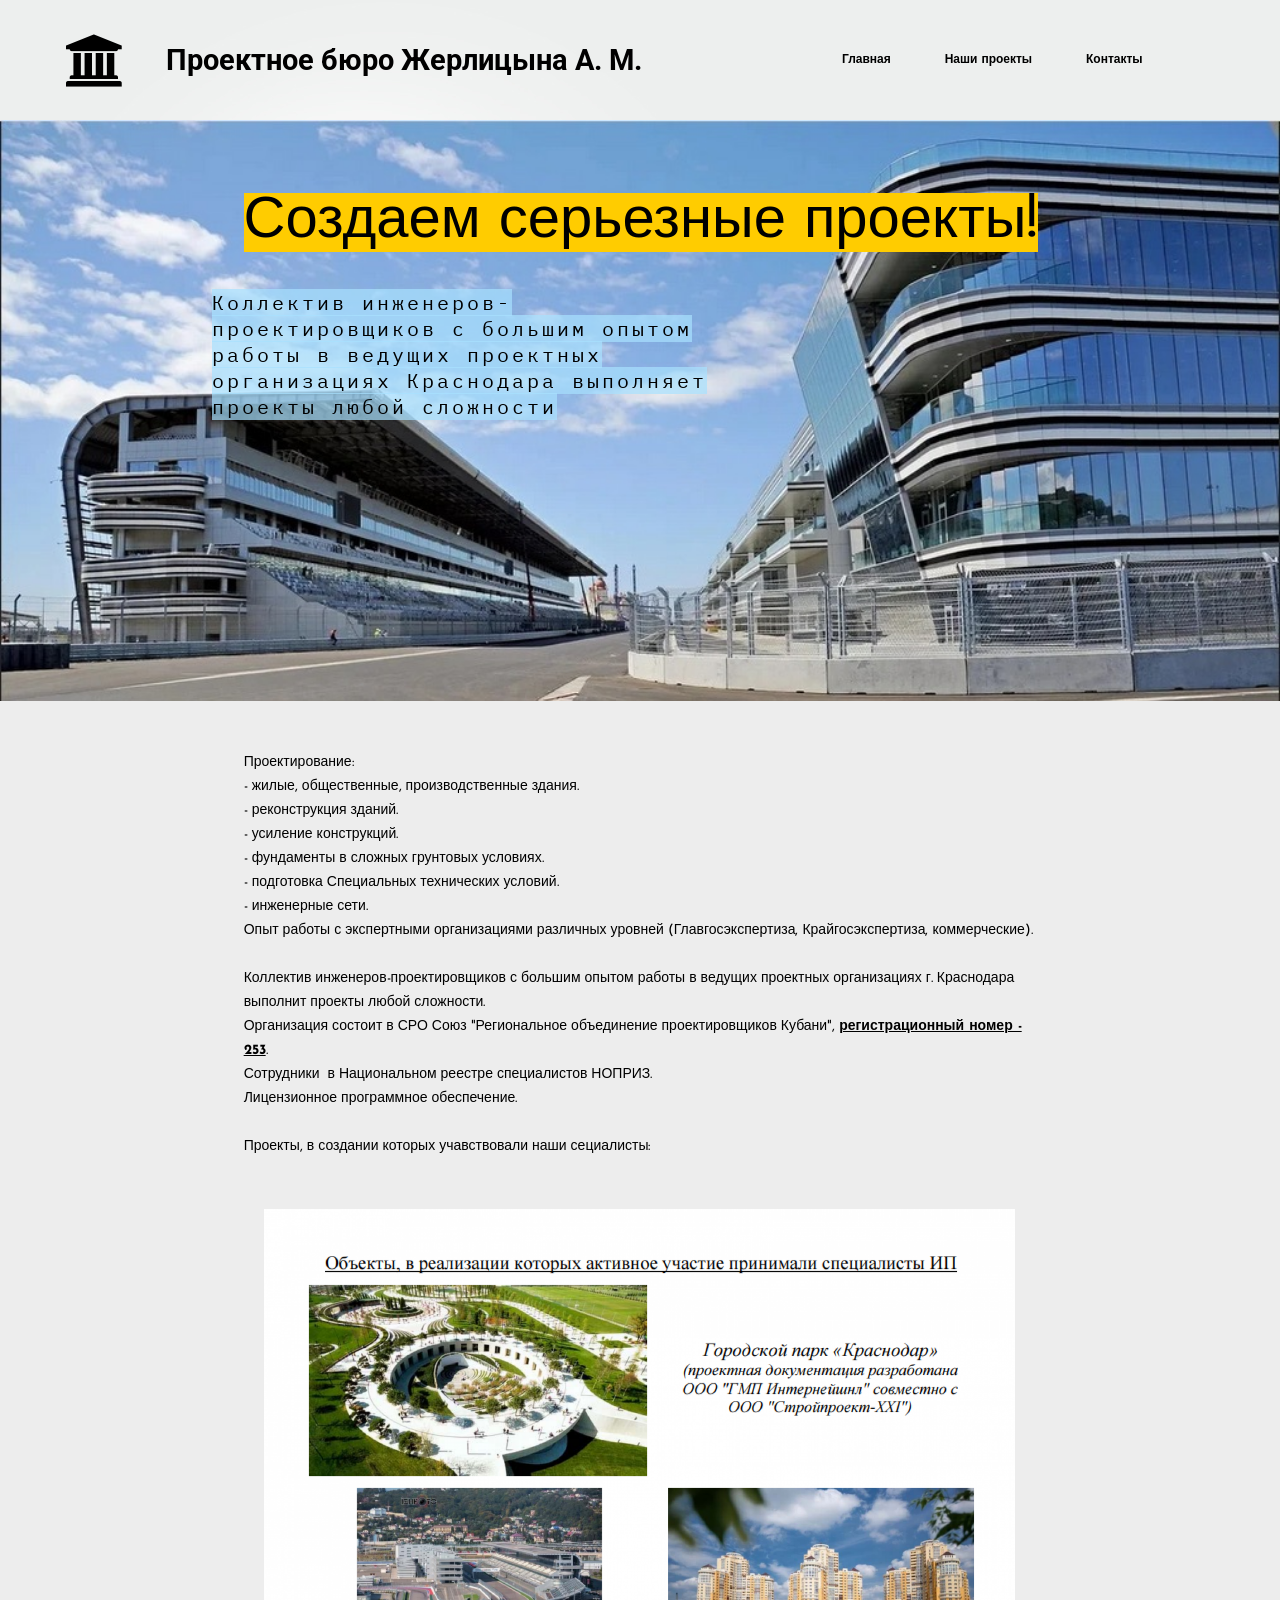
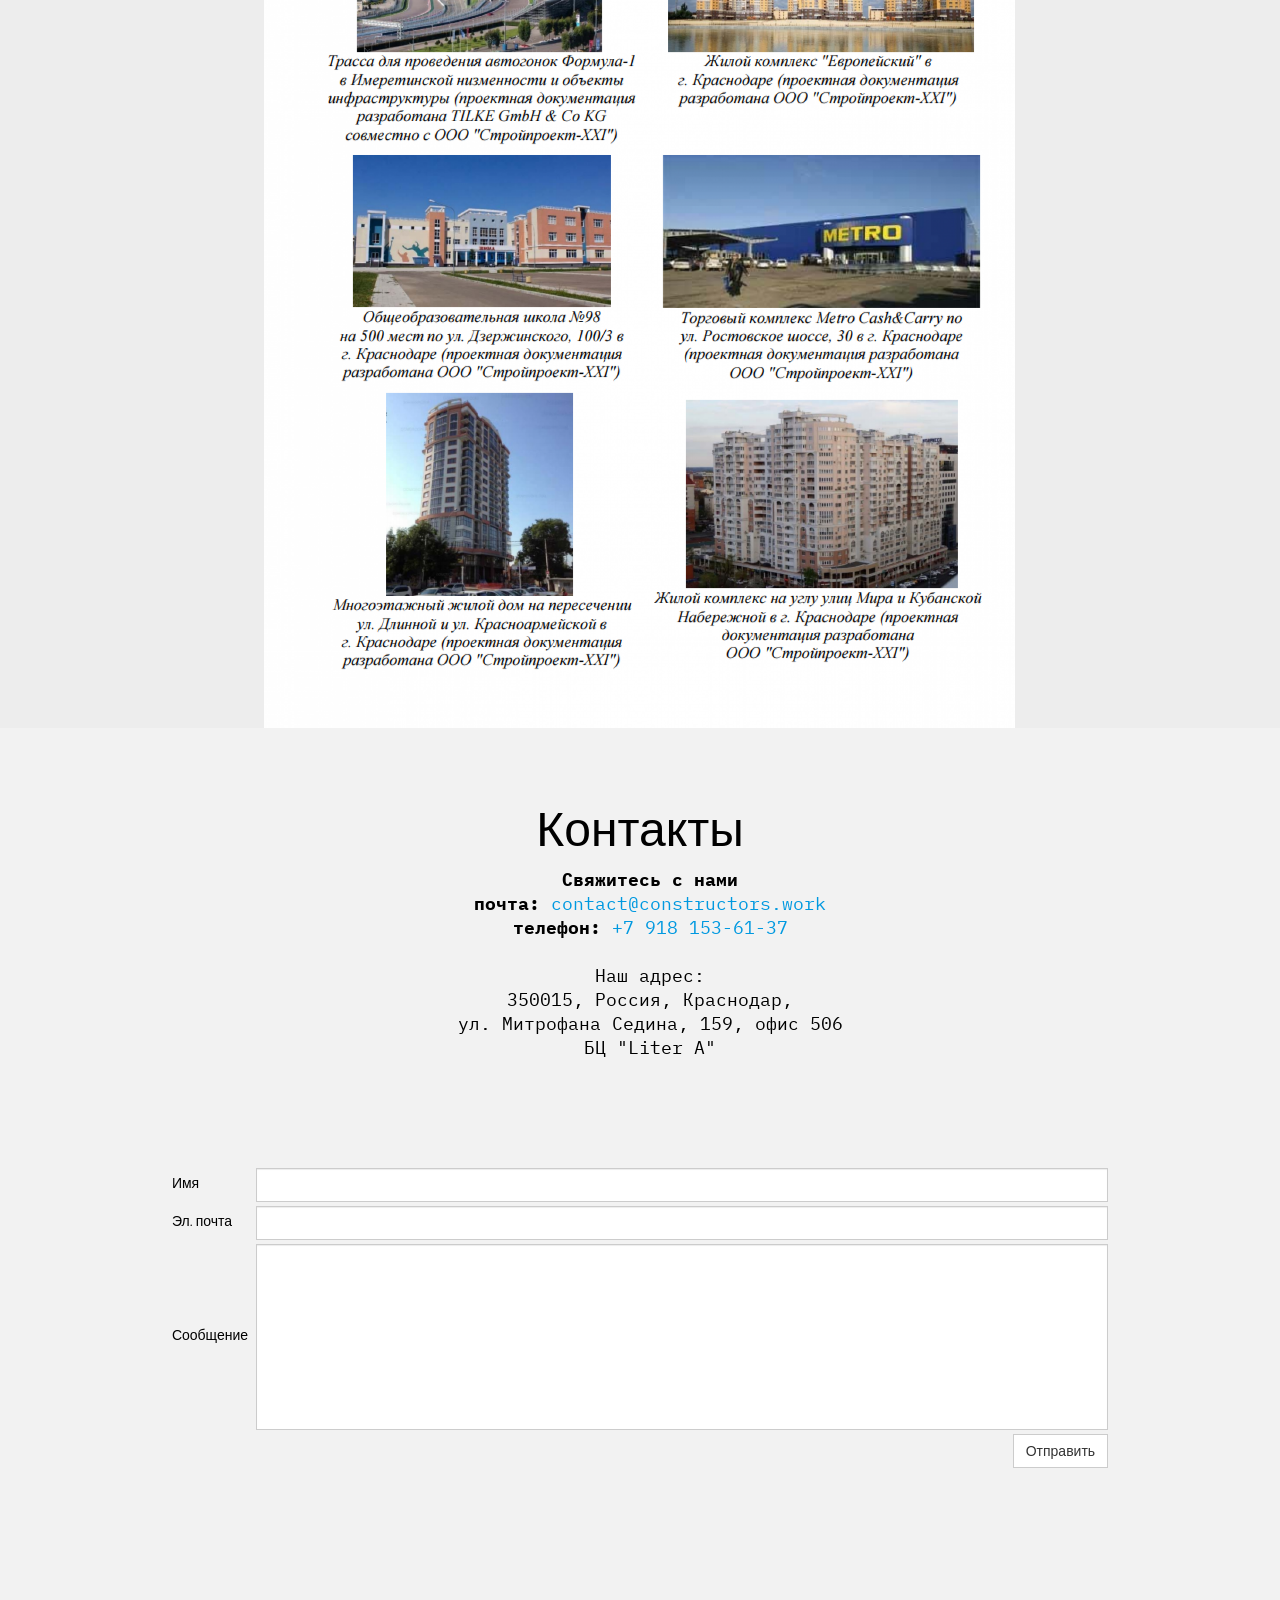
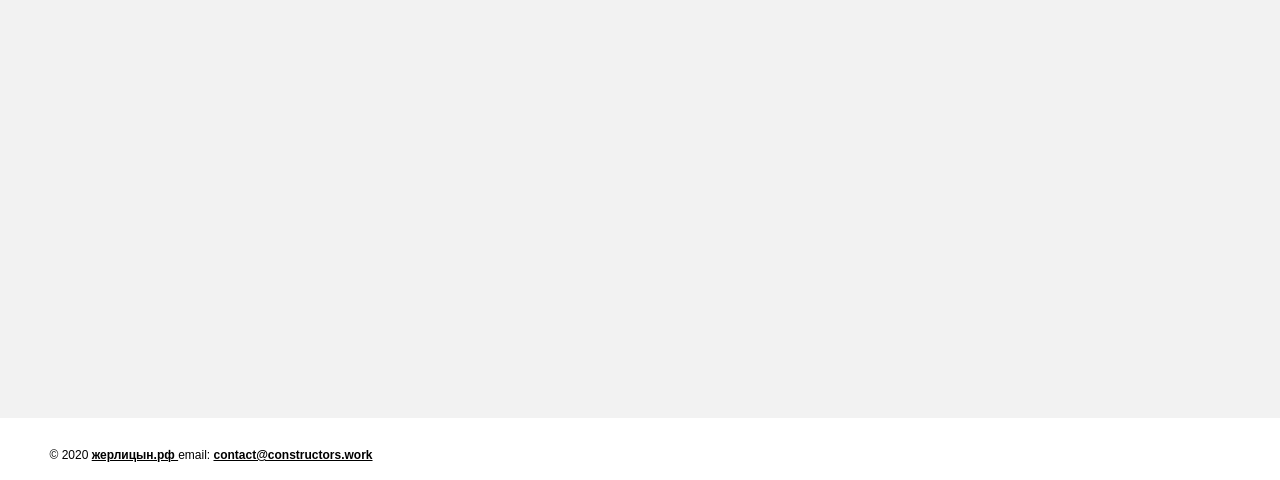
==== commit 1d9e0cc4: "reformat code" ====
--- a/www/index.html
+++ b/www/index.html
@@ -1,118 +1,291 @@
 <!DOCTYPE html>
-<html lang="ru"><head><script charset="utf-8" src="static_files/a.js"></script>
-	<meta http-equiv="content-type" content="text/html; charset=UTF-8">
-	<title>Главная</title>
-	<!-- base href="http://xn--e1abhllp8b0b.xn--p1ai/" -->
-			<meta name="viewport" content="width=device-width, initial-scale=1">
-		<meta name="description" content="">
-	<meta name="keywords" content="">
-		<!-- Facebook Open Graph -->
-	<meta property="og:title" content="Главная">
-	<meta property="og:description" content="">
-	<meta property="og:image" content="">
-	<meta property="og:type" content="article">
-	<meta property="og:url" content="http://xn--e1abhllp8b0b.xn--p1ai/">
-	<!-- Facebook Open Graph end -->
-		
-	<link href="static_files/bootstrap.css" rel="stylesheet" type="text/css">
-	<script src="static_files/jquery-1.js" type="text/javascript"></script>
-	<script src="static_files/bootstrap.js" type="text/javascript"></script>
-	<script src="static_files/main.js" type="text/javascript"></script>
-
-	<link href="static_files/font-awesome.css" rel="stylesheet" type="text/css">
-	<link href="static_files/site.css" rel="stylesheet" type="text/css" id="wb-site-stylesheet">
-	<link href="static_files/common.css" rel="stylesheet" type="text/css">
-	<link href="static_files/1.css" rel="stylesheet" type="text/css" id="wb-page-stylesheet">
-	
-	<script type="text/javascript">
-	window.useTrailingSlashes = true;
-	window.isSiteLanding = true;
-</script>
-	
-	<link href="static_files/flag-icon.css" rel="stylesheet" type="text/css">	
-	<!--[if lt IE 9]>
-	<script src="js/html5shiv.min.js"></script>
-	<![endif]-->
-
-
-<body class="site "><div class="root"><div id="wb_bgs_cont"><div id="wb_page_1_bg" style="height: 581px;"></div><div id="wb_page_2_bg" style="height: 1639px;"></div><div id="wb_page_3_bg" style="height: 1430px;"></div></div><div id="wb_header_bg" style="height: 120px;"></div><div id="wb_sbg_placeholder" style="height: 120px;"></div><div class="vbox wb_container wb_header_fixed" id="wb_header">
-	
-<div id="wb_cs_row_11_wrp" class="wb_cont_inner_rel"><div id="wb_cs_row_11" class="wb-cs-row"><div id="wb_cs_col_12" class="wb-cs-col"><div id="wb_element_instance2" class="wb_element wb_element_picture wb-cs-elem" title=""><i class="fa fa-institution" style="color:#000000"></i></div></div><div id="wb_cs_col_13" class="wb-cs-col"><div id="wb_element_instance1" class="wb_element wb_text_element wb-cs-elem" style=" line-height: normal;"><h5 class="wb-stl-subtitle"><span style="color:rgba(0,0,0,1);">&nbsp;Проектное бюро Жерлицына А. М.</span></h5>
-</div></div><div id="wb_cs_col_14" class="wb-cs-col wb-cs-right"><div id="wb_element_instance0" class="wb_element wb-menu wb-menu-mobile wb-cs-elem"><a class="btn btn-default btn-collapser"><span class="icon-bar"></span><span class="icon-bar"></span><span class="icon-bar"></span></a><ul class="hmenu menu-landing"><li class="active"><a data-landing="true" href="#%D0%B3%D0%BB%D0%B0%D0%B2%D0%BD%D0%B0%D1%8F" target="_self">Главная</a></li><li><a data-landing="true" href="#%D0%BD%D0%B0%D1%88%D0%B8-%D0%BF%D1%80%D0%BE%D0%B5%D0%BA%D1%82%D1%8B" target="_self">Наши проекты</a></li><li><a data-landing="true" href="#%D0%BA%D0%BE%D0%BD%D1%82%D0%B0%D0%BA%D1%82%D1%8B" target="_self">Контакты</a></li></ul><div class="clearfix"></div></div></div><div class="wb-cs-clear"></div></div><div class="wb-cs-clear"></div></div></div>
-<div class="vbox wb_container" id="wb_main" style="padding-top: 120px;">
-	
-<div class="wb_page" id="page_1"><a name="главная" class="wb_page_anchor wb_anchor" id="page_1_anchor" style="top: -120px;"></a><div id="wb_cs_row_1" class="wb-cs-row wb_cont_outer_rel"><div id="wb_cs_col_2" class="wb-cs-col"><div id="wb_element_instance6" class="wb_element wb_element_shape wb-cs-elem"><div class="wb-elm-ch-wrp"><div id="wb_cs_row_3" class="wb-cs-row"><div id="wb_element_instance7" class="wb_element wb_element_picture wb-cs-elem" title=""><span style="background-image: url('static_files/8e1320a13f43bc6b059159e3a79b6a5d.jpg');"></span></div><div class="wb-cs-clear"></div></div><div class="wb-cs-clear"></div></div><a class="wb_shp"></a></div></div><div class="wb-cs-clear"></div></div><div id="wb_cs_row_4" class="wb-cs-row"><div id="wb_cs_col_5" class="wb-cs-col"><div id="wb_element_instance4" class="wb_element wb_text_element wb-cs-elem" style=" line-height: normal;"><h4 class="wb-stl-pagetitle" style="text-align: center;"><span style="background-color:#ffcc00;"><a href="#%D0%BD%D0%B0%D1%88%D0%B8-%D0%BF%D1%80%D0%BE%D0%B5%D0%BA%D1%82%D1%8B">Создаем серьезные&nbsp;проекты!</a></span></h4>
-</div></div><div class="wb-cs-clear"></div></div><div id="wb_cs_row_6" class="wb-cs-row"><div id="wb_cs_col_7" class="wb-cs-col"><div id="wb_element_instance5" class="wb_element wb_text_element wb-cs-elem" style=" line-height: normal;"><p class="wb-stl-custom4"><span style="background-color:rgba(168,226,255,0.7);">Коллектив
+<html lang="ru">
+<head>
+    <script charset="utf-8" src="static_files/a.js"></script>
+    <meta http-equiv="content-type" content="text/html; charset=UTF-8">
+    <title>Главная</title>
+    <!-- base href="http://xn--e1abhllp8b0b.xn--p1ai/" -->
+    <meta name="viewport" content="width=device-width, initial-scale=1">
+    <meta name="description" content="">
+    <meta name="keywords" content="">
+    <!-- Facebook Open Graph -->
+    <meta property="og:title" content="Главная">
+    <meta property="og:description" content="">
+    <meta property="og:image" content="">
+    <meta property="og:type" content="article">
+    <meta property="og:url" content="http://xn--e1abhllp8b0b.xn--p1ai/">
+    <!-- Facebook Open Graph end -->
+
+    <link href="static_files/bootstrap.css" rel="stylesheet" type="text/css">
+    <script src="static_files/jquery-1.js" type="text/javascript"></script>
+    <script src="static_files/bootstrap.js" type="text/javascript"></script>
+    <script src="static_files/main.js" type="text/javascript"></script>
+
+    <link href="static_files/font-awesome.css" rel="stylesheet" type="text/css">
+    <link href="static_files/site.css" rel="stylesheet" type="text/css" id="wb-site-stylesheet">
+    <link href="static_files/common.css" rel="stylesheet" type="text/css">
+    <link href="static_files/1.css" rel="stylesheet" type="text/css" id="wb-page-stylesheet">
+
+    <script type="text/javascript">
+        window.useTrailingSlashes = true;
+        window.isSiteLanding = true;
+    </script>
+
+    <link href="static_files/flag-icon.css" rel="stylesheet" type="text/css">
+    <!--[if lt IE 9]>
+    <script src="js/html5shiv.min.js"></script>
+    <![endif]-->
+
+
+<body class="site ">
+<div class="root">
+    <div id="wb_bgs_cont">
+        <div id="wb_page_1_bg" style="height: 581px;"></div>
+        <div id="wb_page_2_bg" style="height: 1639px;"></div>
+        <div id="wb_page_3_bg" style="height: 1430px;"></div>
+    </div>
+    <div id="wb_header_bg" style="height: 120px;"></div>
+    <div id="wb_sbg_placeholder" style="height: 120px;"></div>
+    <div class="vbox wb_container wb_header_fixed" id="wb_header">
+
+        <div id="wb_cs_row_11_wrp" class="wb_cont_inner_rel">
+            <div id="wb_cs_row_11" class="wb-cs-row">
+                <div id="wb_cs_col_12" class="wb-cs-col">
+                    <div id="wb_element_instance2" class="wb_element wb_element_picture wb-cs-elem" title=""><i
+                            class="fa fa-institution" style="color:#000000"></i></div>
+                </div>
+                <div id="wb_cs_col_13" class="wb-cs-col">
+                    <div id="wb_element_instance1" class="wb_element wb_text_element wb-cs-elem"
+                         style=" line-height: normal;"><h5 class="wb-stl-subtitle"><span style="color:rgba(0,0,0,1);">&nbsp;Проектное бюро Жерлицына А. М.</span>
+                    </h5>
+                    </div>
+                </div>
+                <div id="wb_cs_col_14" class="wb-cs-col wb-cs-right">
+                    <div id="wb_element_instance0" class="wb_element wb-menu wb-menu-mobile wb-cs-elem"><a
+                            class="btn btn-default btn-collapser"><span class="icon-bar"></span><span
+                            class="icon-bar"></span><span class="icon-bar"></span></a>
+                        <ul class="hmenu menu-landing">
+                            <li class="active"><a data-landing="true" href="#%D0%B3%D0%BB%D0%B0%D0%B2%D0%BD%D0%B0%D1%8F"
+                                                  target="_self">Главная</a></li>
+                            <li><a data-landing="true"
+                                   href="#%D0%BD%D0%B0%D1%88%D0%B8-%D0%BF%D1%80%D0%BE%D0%B5%D0%BA%D1%82%D1%8B"
+                                   target="_self">Наши проекты</a></li>
+                            <li><a data-landing="true" href="#%D0%BA%D0%BE%D0%BD%D1%82%D0%B0%D0%BA%D1%82%D1%8B"
+                                   target="_self">Контакты</a></li>
+                        </ul>
+                        <div class="clearfix"></div>
+                    </div>
+                </div>
+                <div class="wb-cs-clear"></div>
+            </div>
+            <div class="wb-cs-clear"></div>
+        </div>
+    </div>
+    <div class="vbox wb_container" id="wb_main" style="padding-top: 120px;">
+
+        <div class="wb_page" id="page_1"><a name="главная" class="wb_page_anchor wb_anchor" id="page_1_anchor"
+                                            style="top: -120px;"></a>
+            <div id="wb_cs_row_1" class="wb-cs-row wb_cont_outer_rel">
+                <div id="wb_cs_col_2" class="wb-cs-col">
+                    <div id="wb_element_instance6" class="wb_element wb_element_shape wb-cs-elem">
+                        <div class="wb-elm-ch-wrp">
+                            <div id="wb_cs_row_3" class="wb-cs-row">
+                                <div id="wb_element_instance7" class="wb_element wb_element_picture wb-cs-elem"
+                                     title="">
+                                    <span style="background-image: url('static_files/8e1320a13f43bc6b059159e3a79b6a5d.jpg');"></span>
+                                </div>
+                                <div class="wb-cs-clear"></div>
+                            </div>
+                            <div class="wb-cs-clear"></div>
+                        </div>
+                        <a class="wb_shp">
+
+                        </a></div>
+                </div>
+                <div class="wb-cs-clear"></div>
+            </div>
+            <div id="wb_cs_row_4" class="wb-cs-row">
+                <div id="wb_cs_col_5" class="wb-cs-col">
+                    <div id="wb_element_instance4" class="wb_element wb_text_element wb-cs-elem"
+                         style=" line-height: normal;"><h4 class="wb-stl-pagetitle" style="text-align: center;"><span
+                            style="background-color:#ffcc00;"><a
+                            href="#%D0%BD%D0%B0%D1%88%D0%B8-%D0%BF%D1%80%D0%BE%D0%B5%D0%BA%D1%82%D1%8B">Создаем серьезные&nbsp;проекты!</a></span>
+                    </h4>
+                    </div>
+                </div>
+                <div class="wb-cs-clear"></div>
+            </div>
+            <div id="wb_cs_row_6" class="wb-cs-row">
+                <div id="wb_cs_col_7" class="wb-cs-col">
+                    <div id="wb_element_instance5" class="wb_element wb_text_element wb-cs-elem"
+                         style=" line-height: normal;"><p class="wb-stl-custom4"><span
+                            style="background-color:rgba(168,226,255,0.7);">Коллектив
  инженеров-проектировщиков с большим опытом работы в ведущих проектных 
 организациях Краснодара выполняет проекты любой сложности</span></p>
-</div></div><div class="wb-cs-clear"></div></div><div id="wb_cs_row_8_wrp" class="wb_cont_inner_rel"><div id="wb_cs_row_8" class="wb-cs-row"></div><div class="wb-cs-clear"></div></div></div><div class="wb_page" id="page_2"><a name="наши-проекты" class="wb_page_anchor wb_anchor" id="page_2_anchor" style="top: -120px;"></a><div id="wb_cs_row_15" class="wb-cs-row"><div id="wb_cs_col_16" class="wb-cs-col"><div id="wb_element_instance9" class="wb_element wb_text_element wb-cs-elem" style=" line-height: normal;"><p class="wb-stl-normal">Проектирование:</p>
-
-<p class="wb-stl-normal">- жилые, общественные, производственные здания.</p>
-
-<p class="wb-stl-normal">- реконструкция зданий.</p>
-
-<p class="wb-stl-normal">- усиление конструкций.</p>
-
-<p class="wb-stl-normal">- фундаменты в сложных грунтовых условиях.</p>
-
-<p class="wb-stl-normal">- подготовка Специальных технических условий.</p>
-
-<p class="wb-stl-normal">- инженерные сети.</p>
-
-<p class="wb-stl-normal">Опыт работы с экспертными организациями различных уровней (Главгосэкспертиза, Крайгосэкспертиза, коммерческие).</p>
-
-<p class="wb-stl-normal">&nbsp;</p>
-
-<p class="wb-stl-normal">Коллектив инженеров-проектировщиков с большим 
-опытом работы в ведущих проектных организациях г. Краснодара выполнит 
-проекты любой сложности.</p>
-
-<p class="wb-stl-normal">Организация состоит в СРО Союз "Региональное объединение проектировщиков Кубани", <a href="https://www.sropk.ru/SROMemberCard.aspx?ID=5693">регистрационный номер - 253</a>.</p>
-
-<p class="wb-stl-normal">Сотрудники&nbsp; в Национальном реестре специалистов НОПРИЗ.</p>
-
-<p class="wb-stl-normal">Лицензионное программное обеспечение.</p>
-
-<p class="wb-stl-normal">&nbsp;</p>
-
-<p class="wb-stl-normal">Проекты, в создании которых учавствовали наши сециалисты:</p>
-</div></div><div class="wb-cs-clear"></div></div><div id="wb_cs_row_17" class="wb-cs-row"><div id="wb_cs_col_18" class="wb-cs-col"><div id="wb_element_instance8" class="wb_element wb_element_picture wb-cs-elem" title="">
-	<img alt="gallery/page11" src="static_files/39fe61b72c6efd134625bf69d033d18a_1354x1908.png">
-</div></div><div class="wb-cs-clear"></div></div></div><div class="wb_page" id="page_3">
-	<a name="контакты" class="wb_page_anchor wb_anchor" id="page_3_anchor" style="top: -120px;"></a>
-	<div id="wb_cs_row_19" class="wb-cs-row wb_cont_outer_rel"><div id="wb_cs_col_20" class="wb-cs-col"><div id="wb_element_instance14" class="wb_element wb_element_shape wb-cs-elem"><a class="wb_shp"></a></div></div><div class="wb-cs-clear"></div></div><div id="wb_cs_row_21" class="wb-cs-row"><div id="wb_cs_col_22" class="wb-cs-col"><div id="wb_element_instance10" class="wb_element wb_text_element wb-cs-elem" style=" line-height: normal;"><h2 class="wb-stl-heading2" style="text-align: center;">
-	<span class="wb-stl-highlight">Контакты</span></h2>
-</div></div><div class="wb-cs-clear"></div></div><div id="wb_cs_row_23" class="wb-cs-row"><div id="wb_cs_col_24" class="wb-cs-col"><div id="wb_element_instance11" class="wb_element wb_text_element wb-cs-elem" style=" line-height: normal;"><p class="wb-stl-custom6" style="text-align: center;">
-	<strong>Свяжитесь с нами<br>почта: </strong>
-	<a href="mailto:contact@constructors.work">contact@constructors.work</a><br>
-	<strong>телефон: <a href="tel:+79181536137">+7 918 153-61-37</a></strong><br>
-	<br>Наш адрес:<br>350015, Россия, Краснодар,</p>
-	<p class="wb-stl-custom6" style="text-align: center;">ул. Митрофана Седина, 159, офис 506</p>
-	<p class="wb-stl-custom6" style="text-align: center;">БЦ "Liter A"</p>
+                    </div>
+                </div>
+                <div class="wb-cs-clear"></div>
+            </div>
+            <div id="wb_cs_row_8_wrp" class="wb_cont_inner_rel">
+                <div id="wb_cs_row_8" class="wb-cs-row"></div>
+                <div class="wb-cs-clear"></div>
+            </div>
+        </div>
+        <div class="wb_page" id="page_2"><a name="наши-проекты" class="wb_page_anchor wb_anchor" id="page_2_anchor"
+                                            style="top: -120px;"></a>
+            <div id="wb_cs_row_15" class="wb-cs-row">
+                <div id="wb_cs_col_16" class="wb-cs-col">
+                    <div id="wb_element_instance9" class="wb_element wb_text_element wb-cs-elem"
+                         style=" line-height: normal;"><p class="wb-stl-normal">Проектирование:</p>
+
+                        <p class="wb-stl-normal">- жилые, общественные, производственные здания.</p>
+
+                        <p class="wb-stl-normal">- реконструкция зданий.</p>
+
+                        <p class="wb-stl-normal">- усиление конструкций.</p>
+
+                        <p class="wb-stl-normal">- фундаменты в сложных грунтовых условиях.</p>
+
+                        <p class="wb-stl-normal">- подготовка Специальных технических условий.</p>
+
+                        <p class="wb-stl-normal">- инженерные сети.</p>
+
+                        <p class="wb-stl-normal">Опыт работы с экспертными организациями различных уровней
+                            (Главгосэкспертиза, Крайгосэкспертиза, коммерческие).</p>
+
+                        <p class="wb-stl-normal">&nbsp;</p>
+
+                        <p class="wb-stl-normal">Коллектив инженеров-проектировщиков с большим
+                            опытом работы в ведущих проектных организациях г. Краснодара выполнит
+                            проекты любой сложности.</p>
+
+                        <p class="wb-stl-normal">Организация состоит в СРО Союз "Региональное объединение
+                            проектировщиков Кубани", <a href="https://www.sropk.ru/SROMemberCard.aspx?ID=5693">регистрационный
+                                номер - 253</a>.</p>
+
+                        <p class="wb-stl-normal">Сотрудники&nbsp; в Национальном реестре специалистов НОПРИЗ.</p>
+
+                        <p class="wb-stl-normal">Лицензионное программное обеспечение.</p>
+
+                        <p class="wb-stl-normal">&nbsp;</p>
+
+                        <p class="wb-stl-normal">Проекты, в создании которых учавствовали наши сециалисты:</p>
+                    </div>
+                </div>
+                <div class="wb-cs-clear"></div>
+            </div>
+            <div id="wb_cs_row_17" class="wb-cs-row">
+                <div id="wb_cs_col_18" class="wb-cs-col">
+                    <div id="wb_element_instance8" class="wb_element wb_element_picture wb-cs-elem" title="">
+                        <img alt="gallery/page11" src="static_files/39fe61b72c6efd134625bf69d033d18a_1354x1908.png">
+                    </div>
+                </div>
+                <div class="wb-cs-clear"></div>
+            </div>
+        </div>
+        <div class="wb_page" id="page_3">
+            <a name="контакты" class="wb_page_anchor wb_anchor" id="page_3_anchor" style="top: -120px;"></a>
+            <div id="wb_cs_row_19" class="wb-cs-row wb_cont_outer_rel">
+                <div id="wb_cs_col_20" class="wb-cs-col">
+                    <div id="wb_element_instance14" class="wb_element wb_element_shape wb-cs-elem"><a
+                            class="wb_shp"></a></div>
+                </div>
+                <div class="wb-cs-clear"></div>
+            </div>
+            <div id="wb_cs_row_21" class="wb-cs-row">
+                <div id="wb_cs_col_22" class="wb-cs-col">
+                    <div id="wb_element_instance10" class="wb_element wb_text_element wb-cs-elem"
+                         style=" line-height: normal;"><h2 class="wb-stl-heading2" style="text-align: center;">
+                        <span class="wb-stl-highlight">Контакты</span></h2>
+                    </div>
+                </div>
+                <div class="wb-cs-clear"></div>
+            </div>
+            <div id="wb_cs_row_23" class="wb-cs-row">
+                <div id="wb_cs_col_24" class="wb-cs-col">
+                    <div id="wb_element_instance11" class="wb_element wb_text_element wb-cs-elem"
+                         style=" line-height: normal;"><p class="wb-stl-custom6" style="text-align: center;">
+                        <strong>Свяжитесь с нами<br>почта: </strong>
+                        <a href="mailto:contact@constructors.work">contact@constructors.work</a><br>
+                        <strong>телефон: <a href="tel:+79181536137">+7 918 153-61-37</a></strong><br>
+                        <br>Наш адрес:<br>350015, Россия, Краснодар,</p>
+                        <p class="wb-stl-custom6" style="text-align: center;">ул. Митрофана Седина, 159, офис 506</p>
+                        <p class="wb-stl-custom6" style="text-align: center;">БЦ "Liter A"</p>
+                    </div>
+                </div>
+
+                <div class="wb-cs-clear"></div>
+            </div>
+            <div id="wb_cs_row_25" class="wb-cs-row">
+                <div id="wb_cs_col_26" class="wb-cs-col">
+                    <div id="wb_element_instance12" class="wb_element wb-cs-elem">
+
+                        <form class="wb_form wb_mob_form" method="post" enctype="multipart/form-data"><input
+                                type="hidden" name="wb_form_id" value="abd11087"><textarea name="message" rows="3"
+                                                                                           cols="20" class="hpc"
+                                                                                           autocomplete="off"></textarea>
+                            <table>
+                                <tbody>
+                                <tr>
+                                    <th class="wb-stl-normal">Имя&nbsp;&nbsp;</th>
+                                    <td><input type="hidden" name="wb_input_0" value="Имя"><input
+                                            class="form-control form-field" type="text" name="wb_input_0"
+                                            required="required"></td>
+                                </tr>
+                                <tr>
+                                    <th class="wb-stl-normal">Эл. почта&nbsp;&nbsp;</th>
+                                    <td><input type="hidden" name="wb_input_1" value="Эл. почта"><input
+                                            class="form-control form-field" type="text" name="wb_input_1"
+                                            required="required"></td>
+                                </tr>
+                                <tr class="area-row">
+                                    <th class="wb-stl-normal">Сообщение&nbsp;&nbsp;</th>
+                                    <td><input type="hidden" name="wb_input_2" value="Сообщение">
+                                        <textarea class="form-control form-field form-area-field" rows="3" cols="20"
+                                                  name="wb_input_2" required="required"></textarea></td>
+                                </tr>
+                                <tr class="form-footer">
+                                    <td colspan="2">
+                                        <button type="submit" class="btn btn-default">Отправить</button>
+                                    </td>
+                                </tr>
+                                </tbody>
+                            </table>
+                        </form>
+
+
+                        <script type="text/javascript" charset="utf-8" async
+                                src="https://api-maps.yandex.ru/services/constructor/1.0/js/?um=constructor%3A6a246e6f36ebeeb02296f2e461ecd7f81fe943b5fc10ee547f55077386c2136d&amp;width=100%25&amp;height=400&amp;lang=ru_RU&amp;scroll=true"></script>
+
+
+                    </div>
+                </div>
+                <div class="wb-cs-clear"></div>
+            </div>
+            <div id="wb_cs_row_29_wrp" class="wb_cont_inner_rel">
+                <div id="wb_cs_row_29" class="wb-cs-row"></div>
+                <div class="wb-cs-clear"></div>
+            </div>
+        </div>
+    </div>
+    <div class="vbox wb_container" id="wb_footer" style="">
+
+        <div id="wb_cs_row_9_wrp" class="wb_cont_inner_rel">
+            <div id="wb_cs_row_9" class="wb-cs-row">
+                <div id="wb_cs_col_10" class="wb-cs-col">
+                    <div id="wb_element_instance3" class="wb_element wb_text_element wb-cs-elem"
+                         style=" line-height: normal;">
+                        <p class="wb-stl-footer">© 2020 <a href="http://xn--e1abhllp8b0b.xn--p1ai/">жерлицын.рф </a>email:
+                            <a href="mailto:contact@constructors.work">contact@constructors.work</a></p>
+                    </div>
+                </div>
+                <div class="wb-cs-clear"></div>
+            </div>
+            <div class="wb-cs-clear"></div>
+        </div>
+    </div>
+    <div class="wb_sbg"></div>
 </div>
-</div>
-
-<div class="wb-cs-clear"></div>
-</div><div id="wb_cs_row_25" class="wb-cs-row"><div id="wb_cs_col_26" class="wb-cs-col"><div id="wb_element_instance12" class="wb_element wb-cs-elem"><form class="wb_form wb_mob_form" method="post" enctype="multipart/form-data"><input type="hidden" name="wb_form_id" value="abd11087"><textarea name="message" rows="3" cols="20" class="hpc" autocomplete="off"></textarea><table><tbody><tr>
-	<th class="wb-stl-normal">Имя&nbsp;&nbsp;</th><td><input type="hidden" name="wb_input_0" value="Имя"><input class="form-control form-field" type="text" name="wb_input_0" required="required"></td></tr><tr>
-	<th class="wb-stl-normal">Эл. почта&nbsp;&nbsp;</th><td><input type="hidden" name="wb_input_1" value="Эл. почта"><input class="form-control form-field" type="text" name="wb_input_1" required="required"></td></tr><tr class="area-row">
-	<th class="wb-stl-normal">Сообщение&nbsp;&nbsp;</th><td><input type="hidden" name="wb_input_2" value="Сообщение">
-	<textarea class="form-control form-field form-area-field" rows="3" cols="20" name="wb_input_2" required="required"></textarea></td></tr><tr class="form-footer"><td colspan="2"><button type="submit" class="btn btn-default">Отправить</button></td></tr></tbody></table></form>
-	<script type="text/javascript">
-</script>
-
-
-<script type="text/javascript" charset="utf-8" async src="https://api-maps.yandex.ru/services/constructor/1.0/js/?um=constructor%3A6a246e6f36ebeeb02296f2e461ecd7f81fe943b5fc10ee547f55077386c2136d&amp;width=100%25&amp;height=400&amp;lang=ru_RU&amp;scroll=true"></script>
-
-
-</div></div><div class="wb-cs-clear"></div></div><div id="wb_cs_row_29_wrp" class="wb_cont_inner_rel"><div id="wb_cs_row_29" class="wb-cs-row"></div><div class="wb-cs-clear"></div></div></div></div>
-<div class="vbox wb_container" id="wb_footer" style="">
-	
-<div id="wb_cs_row_9_wrp" class="wb_cont_inner_rel">
-	<div id="wb_cs_row_9" class="wb-cs-row">
-		<div id="wb_cs_col_10" class="wb-cs-col">
-			<div id="wb_element_instance3" class="wb_element wb_text_element wb-cs-elem" style=" line-height: normal;">
-				<p class="wb-stl-footer">© 2020 <a href="http://xn--e1abhllp8b0b.xn--p1ai/">жерлицын.рф </a>email: <a href="mailto:contact@constructors.work">contact@constructors.work</a></p>
-</div></div><div class="wb-cs-clear"></div></div><div class="wb-cs-clear"></div></div></div><div class="wb_sbg"></div></div>
-
-</body></html>+
+</body>
+</html>
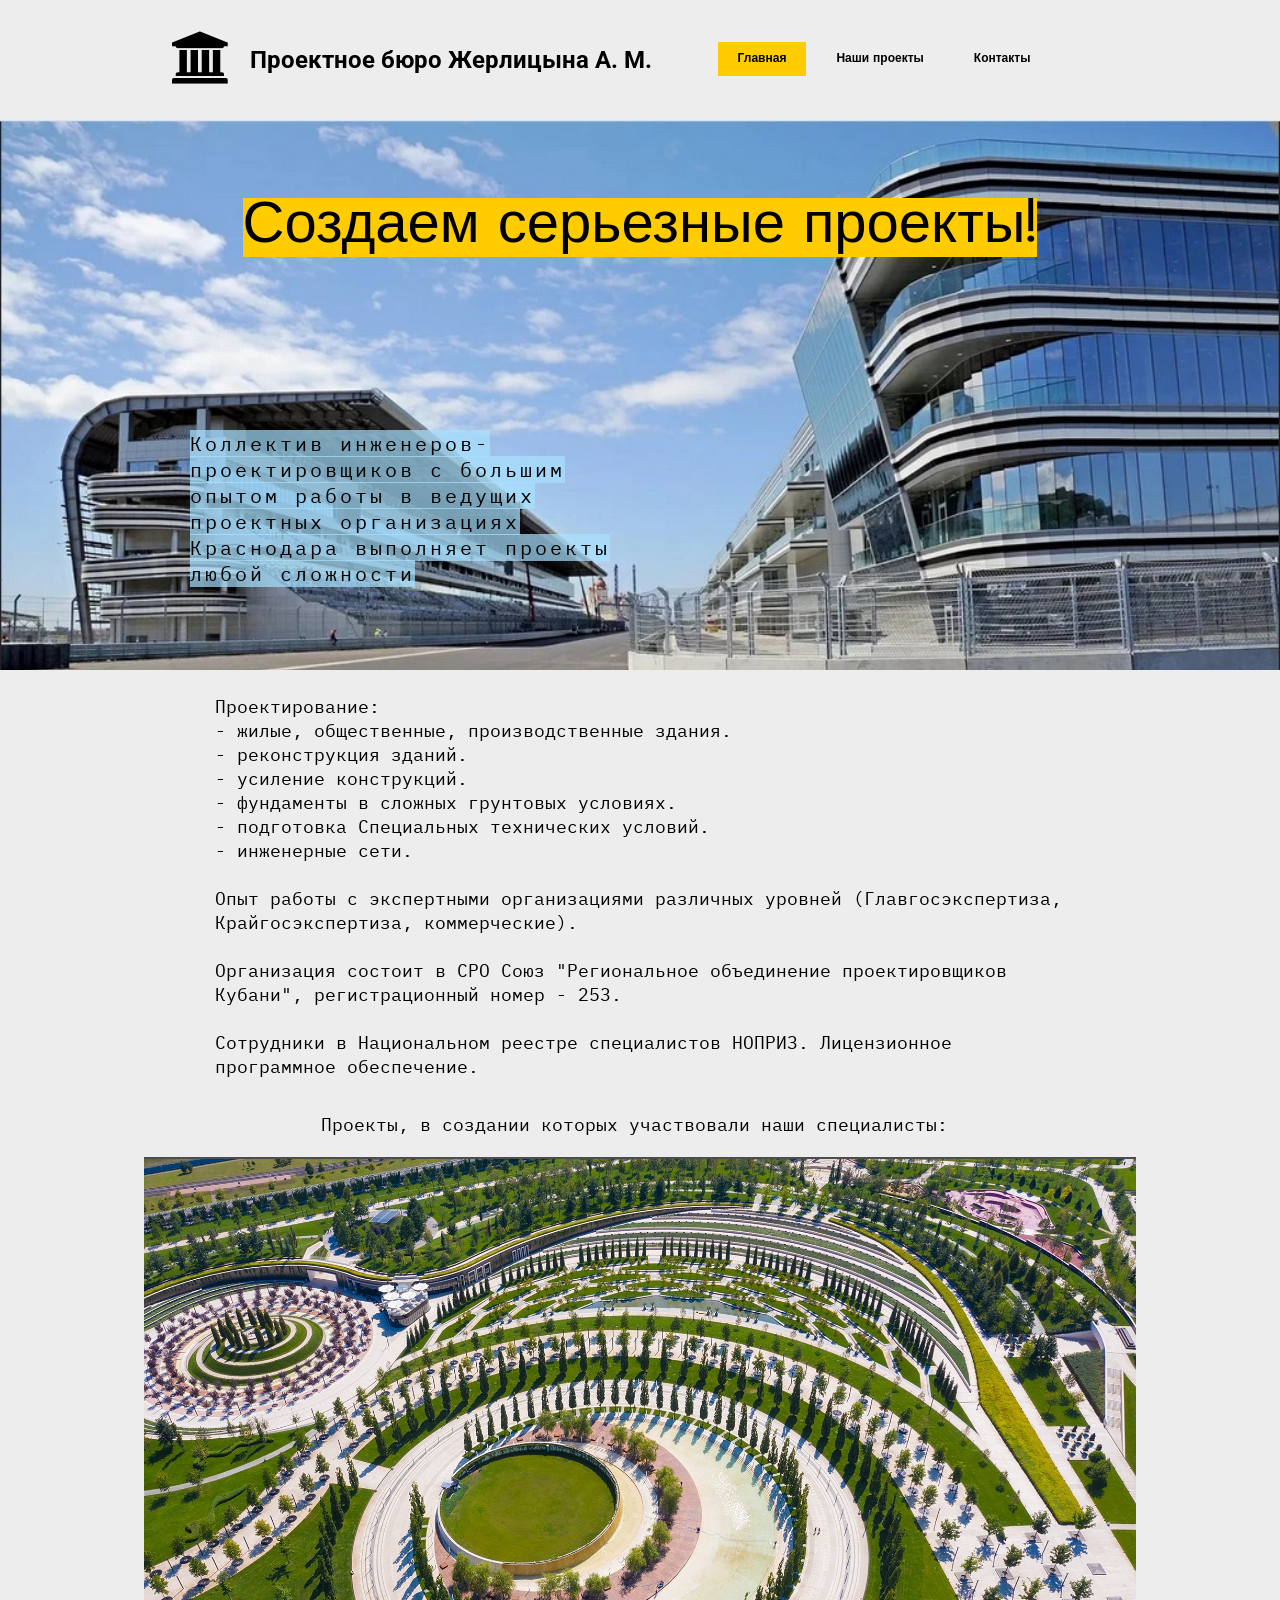
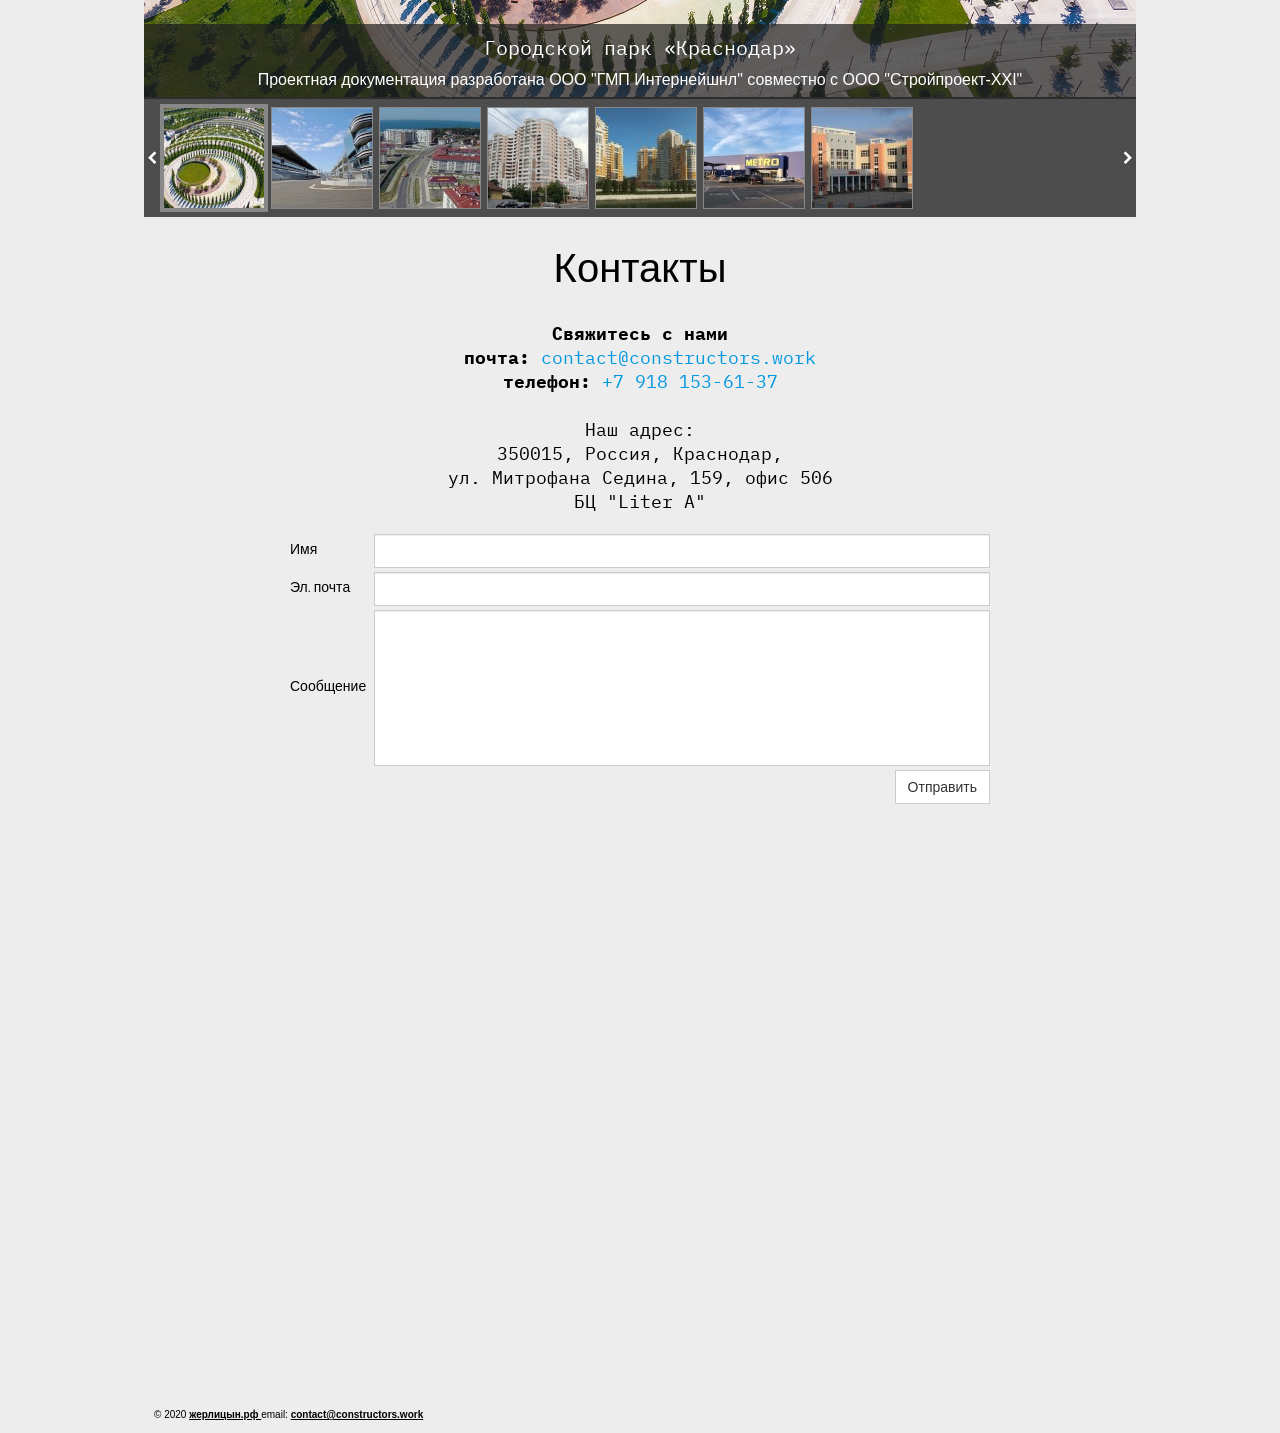
==== commit 3fc8589b: "add Yandex.Metrika" ====
--- a/www/index.html
+++ b/www/index.html
@@ -1,291 +1,187 @@
 <!DOCTYPE html>
 <html lang="ru">
 <head>
-    <script charset="utf-8" src="static_files/a.js"></script>
-    <meta http-equiv="content-type" content="text/html; charset=UTF-8">
-    <title>Главная</title>
-    <!-- base href="http://xn--e1abhllp8b0b.xn--p1ai/" -->
-    <meta name="viewport" content="width=device-width, initial-scale=1">
-    <meta name="description" content="">
-    <meta name="keywords" content="">
-    <!-- Facebook Open Graph -->
-    <meta property="og:title" content="Главная">
-    <meta property="og:description" content="">
-    <meta property="og:image" content="">
-    <meta property="og:type" content="article">
-    <meta property="og:url" content="http://xn--e1abhllp8b0b.xn--p1ai/">
-    <!-- Facebook Open Graph end -->
+	<meta http-equiv="content-type" content="text/html; charset=utf-8" />
+	<title>Проектное бюро</title>
+	<base />
+			<meta name="viewport" content="width=992" />
+		<meta name="description" content="" />
+	<meta name="keywords" content="" />
+		<!-- Facebook Open Graph -->
+	<meta property="og:title" content="Главная" />
+	<meta property="og:description" content="" />
+	<meta property="og:image" content="" />
+	<meta property="og:type" content="article" />
+	<meta property="og:url"  />
+	<!-- Facebook Open Graph end -->
 
-    <link href="static_files/bootstrap.css" rel="stylesheet" type="text/css">
-    <script src="static_files/jquery-1.js" type="text/javascript"></script>
-    <script src="static_files/bootstrap.js" type="text/javascript"></script>
-    <script src="static_files/main.js" type="text/javascript"></script>
+	<!-- Yandex.Metrika counter -->
+	<script type="text/javascript" >
+	   (function(m,e,t,r,i,k,a){m[i]=m[i]||function(){(m[i].a=m[i].a||[]).push(arguments)};
+	   m[i].l=1*new Date();k=e.createElement(t),a=e.getElementsByTagName(t)[0],k.async=1,k.src=r,a.parentNode.insertBefore(k,a)})
+	   (window, document, "script", "https://mc.yandex.ru/metrika/tag.js", "ym");
 
-    <link href="static_files/font-awesome.css" rel="stylesheet" type="text/css">
-    <link href="static_files/site.css" rel="stylesheet" type="text/css" id="wb-site-stylesheet">
-    <link href="static_files/common.css" rel="stylesheet" type="text/css">
-    <link href="static_files/1.css" rel="stylesheet" type="text/css" id="wb-page-stylesheet">
+	   ym(65109718, "init", {
+			clickmap:true,
+			trackLinks:true,
+			accurateTrackBounce:true,
+			webvisor:true
+	   });
+	</script>
+	<noscript><div><img src="https://mc.yandex.ru/watch/65109718" style="position:absolute; left:-9999px;" alt="" /></div></noscript>
+	<!-- /Yandex.Metrika counter -->
 
-    <script type="text/javascript">
-        window.useTrailingSlashes = true;
-        window.isSiteLanding = true;
-    </script>
+	<link href="css/bootstrap.min.css" rel="stylesheet" type="text/css" />
+	<script src="js/jquery-1.11.3.min.js" type="text/javascript"></script>
+	<script src="js/bootstrap.min.js" type="text/javascript"></script>
+	<script src="js/main.js" type="text/javascript"></script>
 
-    <link href="static_files/flag-icon.css" rel="stylesheet" type="text/css">
-    <!--[if lt IE 9]>
-    <script src="js/html5shiv.min.js"></script>
-    <![endif]-->
+	<link href="css/font-awesome/font-awesome.min.css" rel="stylesheet" type="text/css" />
+	<link href="css/site.css" rel="stylesheet" type="text/css" id="wb-site-stylesheet" />
+	<link href="css/common.css" rel="stylesheet" type="text/css" />
+	<link href="css/1.css" rel="stylesheet" type="text/css" id="wb-page-stylesheet" />
+	<script src="js/jquery.browser.min.js" type="text/javascript"></script>
+	<link href="js/photoswipe/photoswipe.css" rel="stylesheet" type="text/css" />
+	<link href="js/photoswipe/default-skin/default-skin.css" rel="stylesheet" type="text/css" />
+	<script src="js/photoswipe/photoswipe.min.js" type="text/javascript"></script>
+	<script src="js/photoswipe/photoswipe-ui-default.min.js" type="text/javascript"></script>
+	
+	<script type="text/javascript">
+	window.useTrailingSlashes = true;
+	window.isSiteLanding = true;
+</script>
+	
+	<link href="css/flag-icon.min.css" rel="stylesheet" type="text/css" />
+	<!--[if lt IE 9]>
+	<script src="js/html5shiv.min.js"></script>
+	<![endif]-->
+
+	</head>
 
 
-<body class="site ">
-<div class="root">
-    <div id="wb_bgs_cont">
-        <div id="wb_page_1_bg" style="height: 581px;"></div>
-        <div id="wb_page_2_bg" style="height: 1639px;"></div>
-        <div id="wb_page_3_bg" style="height: 1430px;"></div>
-    </div>
-    <div id="wb_header_bg" style="height: 120px;"></div>
-    <div id="wb_sbg_placeholder" style="height: 120px;"></div>
-    <div class="vbox wb_container wb_header_fixed" id="wb_header">
+<body class="site " ><div class="root"><div id="wb_bgs_cont"><div id="wb_page_1_bg"></div><div id="wb_page_2_bg"></div><div id="wb_page_3_bg"></div></div><div id="wb_header_bg"></div><div id="wb_sbg_placeholder"></div><div class="vbox wb_container wb_header_fixed" id="wb_header">
+	
+<div class="wb_cont_inner"><div id="wb_element_instance0" class="wb_element wb-menu"><ul class="hmenu menu-landing"><li class="active"><a data-landing="true" href="#%D0%B3%D0%BB%D0%B0%D0%B2%D0%BD%D0%B0%D1%8F" target="_self">Главная</a></li><li><a data-landing="true" href="#%D0%BD%D0%B0%D1%88%D0%B8-%D0%BF%D1%80%D0%BE%D0%B5%D0%BA%D1%82%D1%8B" target="_self">Наши проекты</a></li><li><a data-landing="true" href="#%D0%BA%D0%BE%D0%BD%D1%82%D0%B0%D0%BA%D1%82%D1%8B" target="_self">Контакты</a></li></ul><div class="clearfix"></div></div><div id="wb_element_instance1" class="wb_element wb_text_element" style=" line-height: normal;"><h5 class="wb-stl-subtitle"><span style="color:rgba(0,0,0,1);"> Проектное бюро Жерлицына А. М.</span></h5>
+</div><div id="wb_element_instance2" class="wb_element wb_element_picture" title=""><i class="fa fa-institution" style="color:#000000"></i></div></div><div class="wb_cont_outer"></div><div class="wb_cont_bg"></div></div>
+<div class="vbox wb_container" id="wb_main">
+	
+<div class="wb_cont_inner"><div class="wb_page" id="page_1"><a name="%D0%B3%D0%BB%D0%B0%D0%B2%D0%BD%D0%B0%D1%8F" class="wb_page_anchor wb_anchor" id="page_1_anchor"></a><div id="wb_element_instance4" class="wb_element wb_text_element" style=" line-height: normal;"><h4 class="wb-stl-pagetitle" style="text-align: center;"><span style="background-color:#ffcc00;"><a href="#%D0%BD%D0%B0%D1%88%D0%B8-%D0%BF%D1%80%D0%BE%D0%B5%D0%BA%D1%82%D1%8B">Создаем серьезные проекты!</a></span></h4>
+</div><div id="wb_element_instance5" class="wb_element wb_text_element" style=" line-height: normal;"><p class="wb-stl-custom4"><span style="background-color:rgba(168,226,255,0.7);">Коллектив инженеров-проектировщиков с большим опытом работы в ведущих проектных организациях Краснодара выполняет проекты любой сложности</span></p>
+</div><div id="wb_element_instance6" class="wb_element wb_text_element" style=" line-height: normal;"><p class="wb-stl-custom6">Проектирование:</p>
 
-        <div id="wb_cs_row_11_wrp" class="wb_cont_inner_rel">
-            <div id="wb_cs_row_11" class="wb-cs-row">
-                <div id="wb_cs_col_12" class="wb-cs-col">
-                    <div id="wb_element_instance2" class="wb_element wb_element_picture wb-cs-elem" title=""><i
-                            class="fa fa-institution" style="color:#000000"></i></div>
-                </div>
-                <div id="wb_cs_col_13" class="wb-cs-col">
-                    <div id="wb_element_instance1" class="wb_element wb_text_element wb-cs-elem"
-                         style=" line-height: normal;"><h5 class="wb-stl-subtitle"><span style="color:rgba(0,0,0,1);">&nbsp;Проектное бюро Жерлицына А. М.</span>
-                    </h5>
-                    </div>
-                </div>
-                <div id="wb_cs_col_14" class="wb-cs-col wb-cs-right">
-                    <div id="wb_element_instance0" class="wb_element wb-menu wb-menu-mobile wb-cs-elem"><a
-                            class="btn btn-default btn-collapser"><span class="icon-bar"></span><span
-                            class="icon-bar"></span><span class="icon-bar"></span></a>
-                        <ul class="hmenu menu-landing">
-                            <li class="active"><a data-landing="true" href="#%D0%B3%D0%BB%D0%B0%D0%B2%D0%BD%D0%B0%D1%8F"
-                                                  target="_self">Главная</a></li>
-                            <li><a data-landing="true"
-                                   href="#%D0%BD%D0%B0%D1%88%D0%B8-%D0%BF%D1%80%D0%BE%D0%B5%D0%BA%D1%82%D1%8B"
-                                   target="_self">Наши проекты</a></li>
-                            <li><a data-landing="true" href="#%D0%BA%D0%BE%D0%BD%D1%82%D0%B0%D0%BA%D1%82%D1%8B"
-                                   target="_self">Контакты</a></li>
-                        </ul>
-                        <div class="clearfix"></div>
-                    </div>
-                </div>
-                <div class="wb-cs-clear"></div>
-            </div>
-            <div class="wb-cs-clear"></div>
-        </div>
-    </div>
-    <div class="vbox wb_container" id="wb_main" style="padding-top: 120px;">
+<p class="wb-stl-custom6">- жилые, общественные, производственные здания.</p>
 
-        <div class="wb_page" id="page_1"><a name="главная" class="wb_page_anchor wb_anchor" id="page_1_anchor"
-                                            style="top: -120px;"></a>
-            <div id="wb_cs_row_1" class="wb-cs-row wb_cont_outer_rel">
-                <div id="wb_cs_col_2" class="wb-cs-col">
-                    <div id="wb_element_instance6" class="wb_element wb_element_shape wb-cs-elem">
-                        <div class="wb-elm-ch-wrp">
-                            <div id="wb_cs_row_3" class="wb-cs-row">
-                                <div id="wb_element_instance7" class="wb_element wb_element_picture wb-cs-elem"
-                                     title="">
-                                    <span style="background-image: url('static_files/8e1320a13f43bc6b059159e3a79b6a5d.jpg');"></span>
-                                </div>
-                                <div class="wb-cs-clear"></div>
-                            </div>
-                            <div class="wb-cs-clear"></div>
-                        </div>
-                        <a class="wb_shp">
+<p class="wb-stl-custom6">- реконструкция зданий.</p>
 
-                        </a></div>
-                </div>
-                <div class="wb-cs-clear"></div>
-            </div>
-            <div id="wb_cs_row_4" class="wb-cs-row">
-                <div id="wb_cs_col_5" class="wb-cs-col">
-                    <div id="wb_element_instance4" class="wb_element wb_text_element wb-cs-elem"
-                         style=" line-height: normal;"><h4 class="wb-stl-pagetitle" style="text-align: center;"><span
-                            style="background-color:#ffcc00;"><a
-                            href="#%D0%BD%D0%B0%D1%88%D0%B8-%D0%BF%D1%80%D0%BE%D0%B5%D0%BA%D1%82%D1%8B">Создаем серьезные&nbsp;проекты!</a></span>
-                    </h4>
-                    </div>
-                </div>
-                <div class="wb-cs-clear"></div>
-            </div>
-            <div id="wb_cs_row_6" class="wb-cs-row">
-                <div id="wb_cs_col_7" class="wb-cs-col">
-                    <div id="wb_element_instance5" class="wb_element wb_text_element wb-cs-elem"
-                         style=" line-height: normal;"><p class="wb-stl-custom4"><span
-                            style="background-color:rgba(168,226,255,0.7);">Коллектив
- инженеров-проектировщиков с большим опытом работы в ведущих проектных 
-организациях Краснодара выполняет проекты любой сложности</span></p>
-                    </div>
-                </div>
-                <div class="wb-cs-clear"></div>
-            </div>
-            <div id="wb_cs_row_8_wrp" class="wb_cont_inner_rel">
-                <div id="wb_cs_row_8" class="wb-cs-row"></div>
-                <div class="wb-cs-clear"></div>
-            </div>
-        </div>
-        <div class="wb_page" id="page_2"><a name="наши-проекты" class="wb_page_anchor wb_anchor" id="page_2_anchor"
-                                            style="top: -120px;"></a>
-            <div id="wb_cs_row_15" class="wb-cs-row">
-                <div id="wb_cs_col_16" class="wb-cs-col">
-                    <div id="wb_element_instance9" class="wb_element wb_text_element wb-cs-elem"
-                         style=" line-height: normal;"><p class="wb-stl-normal">Проектирование:</p>
+<p class="wb-stl-custom6">- усиление конструкций.</p>
 
-                        <p class="wb-stl-normal">- жилые, общественные, производственные здания.</p>
+<p class="wb-stl-custom6">- фундаменты в сложных грунтовых условиях.</p>
 
-                        <p class="wb-stl-normal">- реконструкция зданий.</p>
+<p class="wb-stl-custom6">- подготовка Специальных технических условий.</p>
 
-                        <p class="wb-stl-normal">- усиление конструкций.</p>
+<p class="wb-stl-custom6">- инженерные сети.</p>
 
-                        <p class="wb-stl-normal">- фундаменты в сложных грунтовых условиях.</p>
+<p class="wb-stl-custom6"> </p>
 
-                        <p class="wb-stl-normal">- подготовка Специальных технических условий.</p>
+<p class="wb-stl-custom6">Опыт работы с экспертными организациями различных уровней (Главгосэкспертиза, Крайгосэкспертиза, коммерческие).</p>
 
-                        <p class="wb-stl-normal">- инженерные сети.</p>
+<p class="wb-stl-custom6"> </p>
 
-                        <p class="wb-stl-normal">Опыт работы с экспертными организациями различных уровней
-                            (Главгосэкспертиза, Крайгосэкспертиза, коммерческие).</p>
+<p class="wb-stl-custom6">Организация состоит в СРО Союз "Региональное объединение проектировщиков Кубани", регистрационный номер - 253.</p>
 
-                        <p class="wb-stl-normal">&nbsp;</p>
+<p class="wb-stl-custom6"> </p>
 
-                        <p class="wb-stl-normal">Коллектив инженеров-проектировщиков с большим
-                            опытом работы в ведущих проектных организациях г. Краснодара выполнит
-                            проекты любой сложности.</p>
+<p class="wb-stl-custom6">Сотрудники в Национальном реестре специалистов НОПРИЗ. Лицензионное программное обеспечение.<br>
+ </p>
+</div></div><div class="wb_page" id="page_2"><a name="%D0%BD%D0%B0%D1%88%D0%B8-%D0%BF%D1%80%D0%BE%D0%B5%D0%BA%D1%82%D1%8B" class="wb_page_anchor wb_anchor" id="page_2_anchor"></a><div id="wb_element_instance8" class="wb_element wb_text_element" style=" line-height: normal;"><p class="wb-stl-custom6" style="text-align: center;">Проекты, в создании которых участвовали наши специалисты:</p>
+</div><div id="wb_element_instance9" class="wb_element wb_gallery"><script type="text/javascript" src="js/WB_Gallery.class.js"></script><script type="text/javascript">
+			$(function() {
+				new WB_Gallery({"id":"wb_element_instance9","type":"list","interval":5,"speed":400,"fullWidth":false,"imageCover":false,"disablePopup":false,"width":992,"height":660,"border":{"differ":false,"color":["#00008c","#ffffff","#ffffff","#ffffff"],"style":["none","none","none","none"],"weight":[5,5,5,5],"radius":null,"css":{"border":"5px none #00008c"},"cssRaw":"border: 5px none #00008c;"},"borderWidths":[0,0,0,0],"padding":0,"thumbWidth":100,"thumbHeight":100,"columnWidth":106,"rowHeight":106,"thumbAlign":"center","thumbPadding":6,"thumbOpacity":100,"showPictureCaption":"always","images":[{"thumb":"gallery_gen\/9d55c0c9c78d3f912f90d623f6e7af1a_100x100.jpg","image":"gallery_gen\/c6bed2d87e1483af19794fcb28ee846f.jpg","width":1896,"height":1029,"title":"\u0413\u043e\u0440\u043e\u0434\u0441\u043a\u043e\u0439 \u043f\u0430\u0440\u043a \u00ab\u041a\u0440\u0430\u0441\u043d\u043e\u0434\u0430\u0440\u00bb","link":null,"description":"\u041f\u0440\u043e\u0435\u043a\u0442\u043d\u0430\u044f \u0434\u043e\u043a\u0443\u043c\u0435\u043d\u0442\u0430\u0446\u0438\u044f \u0440\u0430\u0437\u0440\u0430\u0431\u043e\u0442\u0430\u043d\u0430 \u041e\u041e\u041e \"\u0413\u041c\u041f \u0418\u043d\u0442\u0435\u0440\u043d\u0435\u0439\u0448\u043d\u043b\" \u0441\u043e\u0432\u043c\u0435\u0441\u0442\u043d\u043e \u0441 \u041e\u041e\u041e \"\u0421\u0442\u0440\u043e\u0439\u043f\u0440\u043e\u0435\u043a\u0442-\u0425\u0425I\""},{"thumb":"gallery_gen\/f9b81b374cbbb29c28a8a7798fc8e87b_100x100.jpg","image":"gallery_gen\/e6d26e3f58a5d2307fb754d2b3ef4071.jpg","width":1014,"height":581,"title":"\u0422\u0440\u0430\u0441\u0441\u0430 \u0434\u043b\u044f \u043f\u0440\u043e\u0432\u0435\u0434\u0435\u043d\u0438\u044f \u0430\u0432\u0442\u043e\u0433\u043e\u043d\u043e\u043a \u0424\u043e\u0440\u043c\u0443\u043b\u0430-1           \u0432 \u0418\u043c\u0435\u0440\u0435\u0442\u0438\u043d\u0441\u043a\u043e\u0439 \u043d\u0438\u0437\u043c\u0435\u043d\u043d\u043e\u0441\u0442\u0438 \u0438 \u043e\u0431\u044a\u0435\u043a\u0442\u044b \u0438\u043d\u0444\u0440\u0430\u0441\u0442\u0440\u0443\u043a\u0442\u0443\u0440\u044b","link":null,"description":"\u041f\u0440\u043e\u0435\u043a\u0442\u043d\u0430\u044f \u0434\u043e\u043a\u0443\u043c\u0435\u043d\u0442\u0430\u0446\u0438\u044f \u0440\u0430\u0437\u0440\u0430\u0431\u043e\u0442\u0430\u043d\u0430 TILKE GmbH & Co KG \n\u0441\u043e\u0432\u043c\u0435\u0441\u0442\u043d\u043e \u0441 \u041e\u041e\u041e \"\u0421\u0442\u0440\u043e\u0439\u043f\u0440\u043e\u0435\u043a\u0442-\u0425\u0425I\""},{"thumb":"gallery_gen\/144cc96e7984c0054abf865be53953af_100x100.jpg","image":"gallery_gen\/5da9fb39aecb52ce366a2dba4dbb6424.jpg","width":1590,"height":400,"title":"\u041a\u043e\u043c\u043f\u043b\u0435\u043a\u0441\u044b \u0437\u0434\u0430\u043d\u0438\u0439 \u0438 \u0441\u043e\u043e\u0440\u0443\u0436\u0435\u043d\u0438\u0439 \u0434\u043b\u044f \u0440\u0430\u0437\u043c\u0435\u0449\u0435\u043d\u0438\u044f \u043f\u0440\u0435\u0434\u0441\u0442\u0430\u0432\u0438\u0442\u0435\u043b\u0435\u0439 \u0441\u0440\u0435\u0434\u0441\u0442\u0432 \u043c\u0430\u0441\u0441\u043e\u0432\u043e\u0439 \u0438\u043d\u0444\u043e\u0440\u043c\u0430\u0446\u0438\u0438 \u0441 \u0443\u0440\u043e\u0432\u043d\u0435\u043c \u0441\u0435\u0440\u0432\u0438\u0441\u043d\u043e\u0433\u043e \u043e\u0431\u0441\u043b\u0443\u0436\u0438\u0432\u0430\u043d\u0438\u044f 3 \u0437\u0432\u0435\u0437\u0434\u044b \u0432 \u0418\u043c\u0435\u0440\u0435\u0442\u0438\u043d\u0441\u043a\u043e\u0439 \u043d\u0438\u0437\u043c\u0435\u043d\u043d\u043e\u0441\u0442\u0438 \u043d\u0430 \u043f\u0435\u0440\u0438\u043e\u0434 \u043f\u0440\u043e\u0432\u0435\u0434\u0435\u043d\u0438\u044f XXII \u041e\u043b\u0438\u043c\u043f\u0438\u0439\u0441\u043a\u0438\u0445 \u0437\u0438\u043c\u043d\u0438\u0445 \u0438\u0433\u0440 \u0438 XI \u041f\u0430\u0440\u0430\u043b\u0438\u043c\u043f\u0438\u0439\u0441\u043a\u0438\u0445 \u0437\u0438\u043c\u043d\u0438\u0445 \u0438\u0433\u0440 2014 \u0433\u043e\u0434\u0430 \u0432 \u0433\u043e\u0440\u043e\u0434\u0435 \u0421\u043e\u0447\u0438","link":null,"description":"\u041f\u0440\u043e\u0435\u043a\u0442\u043d\u0430\u044f \u0434\u043e\u043a\u0443\u043c\u0435\u043d\u0442\u0430\u0446\u0438\u044f \u0440\u0430\u0437\u0440\u0430\u0431\u043e\u0442\u0430\u043d\u0430 \u041e\u041e\u041e \"\u0421\u0442\u0440\u043e\u0439\u043f\u0440\u043e\u0435\u043a\u0442-\u0425\u0425I\""},{"thumb":"gallery_gen\/a9b1d414c6af390afa99971cfe89a6b5_100x100.jpg","image":"gallery_gen\/01ed127a1b7e452dc0e4802554faac3f.jpg","width":989,"height":716,"title":"\u0416\u0438\u043b\u043e\u0439 \u043a\u043e\u043c\u043f\u043b\u0435\u043a\u0441 \u043d\u0430 \u0443\u0433\u043b\u0443 \u0443\u043b\u0438\u0446 \u041c\u0438\u0440\u0430 \u0438 \u041a\u0443\u0431\u0430\u043d\u0441\u043a\u043e\u0439 \u041d\u0430\u0431\u0435\u0440\u0435\u0436\u043d\u043e\u0439 \u0432 \u0433. \u041a\u0440\u0430\u0441\u043d\u043e\u0434\u0430\u0440\u0435","link":null,"description":"\u041f\u0440\u043e\u0435\u043a\u0442\u043d\u0430\u044f \u0434\u043e\u043a\u0443\u043c\u0435\u043d\u0442\u0430\u0446\u0438\u044f \u0440\u0430\u0437\u0440\u0430\u0431\u043e\u0442\u0430\u043d\u0430 \u041e\u041e\u041e \"\u0421\u0442\u0440\u043e\u0439\u043f\u0440\u043e\u0435\u043a\u0442-\u0425\u0425I\""},{"thumb":"gallery_gen\/4e5c03d653f3df8c33d8a391fef31a6a_100x100.jpeg","image":"gallery_gen\/46062571693663d3a60fb625ac956951.jpeg","width":1280,"height":600,"title":"\u0416\u0438\u043b\u043e\u0439 \u043a\u043e\u043c\u043f\u043b\u0435\u043a\u0441 \"\u0415\u0432\u0440\u043e\u043f\u0435\u0439\u0441\u043a\u0438\u0439\" \u0432  \u0433. \u041a\u0440\u0430\u0441\u043d\u043e\u0434\u0430\u0440\u0435","link":null,"description":"\u041f\u0440\u043e\u0435\u043a\u0442\u043d\u0430\u044f \u0434\u043e\u043a\u0443\u043c\u0435\u043d\u0442\u0430\u0446\u0438\u044f \u0440\u0430\u0437\u0440\u0430\u0431\u043e\u0442\u0430\u043d\u0430 \u041e\u041e\u041e \"\u0421\u0442\u0440\u043e\u0439\u043f\u0440\u043e\u0435\u043a\u0442-\u0425\u0425I\""},{"thumb":"gallery_gen\/c95853507f8f4c6245cf66df289f57e1_100x100.jpg","image":"gallery_gen\/bd216c015cb717ef84e2b60cc4802c93.jpg","width":1024,"height":570,"title":"\u0422\u043e\u0440\u0433\u043e\u0432\u044b\u0439 \u043a\u043e\u043c\u043f\u043b\u0435\u043a\u0441 Metro Cash&Carry \u043f\u043e       \u0443\u043b. \u0420\u043e\u0441\u0442\u043e\u0432\u0441\u043a\u043e\u0435 \u0448\u043e\u0441\u0441\u0435, 30 \u0432 \u0433. \u041a\u0440\u0430\u0441\u043d\u043e\u0434\u0430\u0440\u0435","link":null,"description":"\u041f\u0440\u043e\u0435\u043a\u0442\u043d\u0430\u044f \u0434\u043e\u043a\u0443\u043c\u0435\u043d\u0442\u0430\u0446\u0438\u044f \u0440\u0430\u0437\u0440\u0430\u0431\u043e\u0442\u0430\u043d\u0430 \u041e\u041e\u041e \"\u0421\u0442\u0440\u043e\u0439\u043f\u0440\u043e\u0435\u043a\u0442-\u0425\u0425I\""},{"thumb":"gallery_gen\/415e450d3347b08fe2a40d233ed1e9bd_100x100.jpg","image":"gallery_gen\/58975efb2fe44d50db95f382a3c38b1e.jpg","width":1151,"height":765,"title":"\u041e\u0431\u0449\u0435\u043e\u0431\u0440\u0430\u0437\u043e\u0432\u0430\u0442\u0435\u043b\u044c\u043d\u0430\u044f \u0448\u043a\u043e\u043b\u0430 \u211698  \u043d\u0430 500 \u043c\u0435\u0441\u0442 \u043f\u043e \u0443\u043b. \u0414\u0437\u0435\u0440\u0436\u0438\u043d\u0441\u043a\u043e\u0433\u043e, 100\/3 \u0432 \u0433. \u041a\u0440\u0430\u0441\u043d\u043e\u0434\u0430\u0440\u0435","link":null,"description":"\u041f\u0440\u043e\u0435\u043a\u0442\u043d\u0430\u044f \u0434\u043e\u043a\u0443\u043c\u0435\u043d\u0442\u0430\u0446\u0438\u044f \u0440\u0430\u0437\u0440\u0430\u0431\u043e\u0442\u0430\u043d\u0430 \u041e\u041e\u041e \"\u0421\u0442\u0440\u043e\u0439\u043f\u0440\u043e\u0435\u043a\u0442-\u0425\u0425I\""}]});
+			});
+		</script></div></div><div class="wb_page" id="page_3"><a name="%D0%BA%D0%BE%D0%BD%D1%82%D0%B0%D0%BA%D1%82%D1%8B" class="wb_page_anchor wb_anchor" id="page_3_anchor"></a><div id="wb_element_instance10" class="wb_element wb_text_element" style=" line-height: normal;"><h2 class="wb-stl-heading2" style="text-align: center;"><span class="wb-stl-highlight">Контакты</span></h2>
+</div><div id="wb_element_instance11" class="wb_element wb_text_element" style=" line-height: normal;"><p class="wb-stl-custom6" style="text-align: center;"><strong>Свяжитесь с нами<br>
+почта: </strong><a href="mailto:contact@constructors.work">contact@constructors.work</a><br><strong>телефон: <a href="tel:+79181536137">+7 918 153-61-37</a></strong><br><br>
+Наш адрес:<br>
+350015, Россия, Краснодар,</p>
 
-                        <p class="wb-stl-normal">Организация состоит в СРО Союз "Региональное объединение
-                            проектировщиков Кубани", <a href="https://www.sropk.ru/SROMemberCard.aspx?ID=5693">регистрационный
-                                номер - 253</a>.</p>
+<p class="wb-stl-custom6" style="text-align: center;">ул. Митрофана Седина, 159, офис 506</p>
 
-                        <p class="wb-stl-normal">Сотрудники&nbsp; в Национальном реестре специалистов НОПРИЗ.</p>
-
-                        <p class="wb-stl-normal">Лицензионное программное обеспечение.</p>
-
-                        <p class="wb-stl-normal">&nbsp;</p>
-
-                        <p class="wb-stl-normal">Проекты, в создании которых учавствовали наши сециалисты:</p>
-                    </div>
-                </div>
-                <div class="wb-cs-clear"></div>
-            </div>
-            <div id="wb_cs_row_17" class="wb-cs-row">
-                <div id="wb_cs_col_18" class="wb-cs-col">
-                    <div id="wb_element_instance8" class="wb_element wb_element_picture wb-cs-elem" title="">
-                        <img alt="gallery/page11" src="static_files/39fe61b72c6efd134625bf69d033d18a_1354x1908.png">
-                    </div>
-                </div>
-                <div class="wb-cs-clear"></div>
-            </div>
-        </div>
-        <div class="wb_page" id="page_3">
-            <a name="контакты" class="wb_page_anchor wb_anchor" id="page_3_anchor" style="top: -120px;"></a>
-            <div id="wb_cs_row_19" class="wb-cs-row wb_cont_outer_rel">
-                <div id="wb_cs_col_20" class="wb-cs-col">
-                    <div id="wb_element_instance14" class="wb_element wb_element_shape wb-cs-elem"><a
-                            class="wb_shp"></a></div>
-                </div>
-                <div class="wb-cs-clear"></div>
-            </div>
-            <div id="wb_cs_row_21" class="wb-cs-row">
-                <div id="wb_cs_col_22" class="wb-cs-col">
-                    <div id="wb_element_instance10" class="wb_element wb_text_element wb-cs-elem"
-                         style=" line-height: normal;"><h2 class="wb-stl-heading2" style="text-align: center;">
-                        <span class="wb-stl-highlight">Контакты</span></h2>
-                    </div>
-                </div>
-                <div class="wb-cs-clear"></div>
-            </div>
-            <div id="wb_cs_row_23" class="wb-cs-row">
-                <div id="wb_cs_col_24" class="wb-cs-col">
-                    <div id="wb_element_instance11" class="wb_element wb_text_element wb-cs-elem"
-                         style=" line-height: normal;"><p class="wb-stl-custom6" style="text-align: center;">
-                        <strong>Свяжитесь с нами<br>почта: </strong>
-                        <a href="mailto:contact@constructors.work">contact@constructors.work</a><br>
-                        <strong>телефон: <a href="tel:+79181536137">+7 918 153-61-37</a></strong><br>
-                        <br>Наш адрес:<br>350015, Россия, Краснодар,</p>
-                        <p class="wb-stl-custom6" style="text-align: center;">ул. Митрофана Седина, 159, офис 506</p>
-                        <p class="wb-stl-custom6" style="text-align: center;">БЦ "Liter A"</p>
-                    </div>
-                </div>
-
-                <div class="wb-cs-clear"></div>
-            </div>
-            <div id="wb_cs_row_25" class="wb-cs-row">
-                <div id="wb_cs_col_26" class="wb-cs-col">
-                    <div id="wb_element_instance12" class="wb_element wb-cs-elem">
-
-                        <form class="wb_form wb_mob_form" method="post" enctype="multipart/form-data"><input
-                                type="hidden" name="wb_form_id" value="abd11087"><textarea name="message" rows="3"
-                                                                                           cols="20" class="hpc"
-                                                                                           autocomplete="off"></textarea>
-                            <table>
-                                <tbody>
-                                <tr>
-                                    <th class="wb-stl-normal">Имя&nbsp;&nbsp;</th>
-                                    <td><input type="hidden" name="wb_input_0" value="Имя"><input
-                                            class="form-control form-field" type="text" name="wb_input_0"
-                                            required="required"></td>
-                                </tr>
-                                <tr>
-                                    <th class="wb-stl-normal">Эл. почта&nbsp;&nbsp;</th>
-                                    <td><input type="hidden" name="wb_input_1" value="Эл. почта"><input
-                                            class="form-control form-field" type="text" name="wb_input_1"
-                                            required="required"></td>
-                                </tr>
-                                <tr class="area-row">
-                                    <th class="wb-stl-normal">Сообщение&nbsp;&nbsp;</th>
-                                    <td><input type="hidden" name="wb_input_2" value="Сообщение">
-                                        <textarea class="form-control form-field form-area-field" rows="3" cols="20"
-                                                  name="wb_input_2" required="required"></textarea></td>
-                                </tr>
-                                <tr class="form-footer">
-                                    <td colspan="2">
-                                        <button type="submit" class="btn btn-default">Отправить</button>
-                                    </td>
-                                </tr>
-                                </tbody>
-                            </table>
-                        </form>
-
-
-                        <script type="text/javascript" charset="utf-8" async
-                                src="https://api-maps.yandex.ru/services/constructor/1.0/js/?um=constructor%3A6a246e6f36ebeeb02296f2e461ecd7f81fe943b5fc10ee547f55077386c2136d&amp;width=100%25&amp;height=400&amp;lang=ru_RU&amp;scroll=true"></script>
-
-
-                    </div>
-                </div>
-                <div class="wb-cs-clear"></div>
-            </div>
-            <div id="wb_cs_row_29_wrp" class="wb_cont_inner_rel">
-                <div id="wb_cs_row_29" class="wb-cs-row"></div>
-                <div class="wb-cs-clear"></div>
-            </div>
-        </div>
-    </div>
-    <div class="vbox wb_container" id="wb_footer" style="">
-
-        <div id="wb_cs_row_9_wrp" class="wb_cont_inner_rel">
-            <div id="wb_cs_row_9" class="wb-cs-row">
-                <div id="wb_cs_col_10" class="wb-cs-col">
-                    <div id="wb_element_instance3" class="wb_element wb_text_element wb-cs-elem"
-                         style=" line-height: normal;">
-                        <p class="wb-stl-footer">© 2020 <a href="http://xn--e1abhllp8b0b.xn--p1ai/">жерлицын.рф </a>email:
-                            <a href="mailto:contact@constructors.work">contact@constructors.work</a></p>
-                    </div>
-                </div>
-                <div class="wb-cs-clear"></div>
-            </div>
-            <div class="wb-cs-clear"></div>
-        </div>
-    </div>
-    <div class="wb_sbg"></div>
+<p class="wb-stl-custom6" style="text-align: center;">БЦ "Liter A"</p>
+</div><div id="wb_element_instance12" class="wb_element"><form class="wb_form" method="post" enctype="multipart/form-data"><input type="hidden" name="wb_form_id" value="94dd78b7"><textarea name="message" rows="3" cols="20" class="hpc" autocomplete="off"></textarea><table><tr><th class="wb-stl-normal">Имя&nbsp;&nbsp;</th><td><input type="hidden" name="wb_input_0" value="Имя"><input class="form-control form-field" type="text" value="" name="wb_input_0" required="required"></td></tr><tr><th class="wb-stl-normal">Эл. почта&nbsp;&nbsp;</th><td><input type="hidden" name="wb_input_1" value="Эл. почта"><input class="form-control form-field" type="text" value="" name="wb_input_1" required="required"></td></tr><tr class="area-row"><th class="wb-stl-normal">Сообщение&nbsp;&nbsp;</th><td><input type="hidden" name="wb_input_2" value="Сообщение"><textarea class="form-control form-field form-area-field" rows="3" cols="20" name="wb_input_2" required="required"></textarea></td></tr><tr class="form-footer"><td colspan="2"><button type="submit" class="btn btn-default">Отправить</button></td></tr></table></form><script type="text/javascript">
+						</script></div><div id="wb_element_instance13" class="wb_element wb-map"><div class="ymaps" id="wb_element_instance13_ymaps" style="width: 100%; height: 100%;"></div>
+<script type="text/javascript">
+	window.WB_YandexMaps = {
+		scriptReady: false,
+		ymaps: null,
+		listeners: [],
+		addListener: function(inst, func) {
+			if (this.scriptReady) {
+				func.call(inst, this.ymaps);
+			} else {
+				this.listeners.push({inst: inst, func: func});
+			}
+		},
+		ready: function(ymaps) {
+			this.scriptReady = true;
+			this.ymaps = ymaps;
+			for (var i = 0; i < this.listeners.length; i++) {
+				this.listeners[i].func.call(this.listeners[i].inst, ymaps);
+			}
+		}
+	};
+	window.WB_YandexMaps_script_fn = function(ymaps) { window.WB_YandexMaps.ready(ymaps); };
+</script><script type="text/javascript" src="https://api-maps.yandex.ru/2.1/?onload=WB_YandexMaps_script_fn&lang=ru_RU"></script><script type="text/javascript">
+	window.WB_YandexMaps.addListener(window, function(ymaps) {
+		var ll = [45.036857955691,38.98112439772], zoom = 15, type = 'yandex#map';
+		var map = new ymaps.Map('wb_element_instance13_ymaps', { center: ll, zoom: zoom });
+		if (type) map.setType(type);
+		var marker = new ymaps.Placemark(ll, {});
+		map.geoObjects.add(marker);
+	});
+</script></div></div></div><div class="wb_cont_outer"><div class="wb_page" id="page_1e"><div id="wb_element_instance7" class="wb_element wb_element_picture" title=""><span style="background-image: url('gallery_gen/e6d26e3f58a5d2307fb754d2b3ef4071.jpg');"></span></div></div><div class="wb_page" id="page_2e"></div><div class="wb_page" id="page_3e"></div></div></div>
+<div class="vbox wb_container" id="wb_footer">
+	
+<div class="wb_cont_inner" style="height: 134px;"><div id="wb_element_instance3" class="wb_element wb_text_element" style=" line-height: normal;"><p class="wb-stl-footer">© 2020 <a href="http://%D0%B6%D0%B5%D1%80%D0%BB%D0%B8%D1%86%D1%8B%D0%BD.%D1%80%D1%84">жерлицын.рф </a>email: <a href="mailto:contact@constructors.work">contact@constructors.work</a></p>
+</div><div id="wb_element_instance14" class="wb_element" style="text-align: center; width: 100%;"><div class="wb_footer"></div><script type="text/javascript">
+			$(function() {
+				var footer = $(".wb_footer");
+				var html = (footer.html() + "").replace(/^\s+|\s+$/g, "");
+				if (!html) {
+					footer.parent().remove();
+					footer = $("#wb_footer, #wb_footer .wb_cont_inner");
+					footer.css({height: ""});
+				}
+			});
+			</script></div></div><div class="wb_cont_outer"></div><div class="wb_cont_bg"></div></div><div class="wb_sbg"></div></div>
+<div class="pswp" tabindex="-1" role="dialog" aria-hidden="true">
+	<div class="pswp__bg" style="opacity: 0.7;"></div>
+	<div class="pswp__scroll-wrap">
+		<div class="pswp__container">
+			<div class="pswp__item"></div>
+			<div class="pswp__item"></div>
+			<div class="pswp__item"></div>
+		</div>
+		<div class="pswp__ui pswp__ui--hidden">
+			<div class="pswp__top-bar">
+				<div class="pswp__counter"></div>
+				<button class="pswp__button pswp__button--close" title="Закрыть"></button>
+				<button class="pswp__button pswp__button--zoom" title="Увеличение/уменьшение масштаба"></button>
+				<div class="pswp__preloader">
+					<div class="pswp__preloader__icn">
+						<div class="pswp__preloader__cut">
+							<div class="pswp__preloader__donut"></div>
+						</div>
+					</div>
+				</div>
+			</div>
+			<div class="pswp__share-modal pswp__share-modal--hidden pswp__single-tap">
+				<div class="pswp__share-tooltip"></div> 
+			</div>
+			<button class="pswp__button pswp__button--arrow--left" title="Предыдущий"></button>
+			<button class="pswp__button pswp__button--arrow--right" title="Следующий"></button>
+			<div class="pswp__caption"><div class="pswp__caption__center"></div></div>
+		</div>
+	</div>
 </div>
-
 </body>
-</html>+</html>
--- a/www/css/site.css
+++ b/www/css/site.css
@@ -0,0 +1,2110 @@
+/* @import "flag-icon-css/css/flag-icon.min.css"; */
+
+@font-face {
+	font-family: Capture it;
+	font-display: swap;
+	src: url("fonts/Capture it.ttf");
+}
+@font-face {
+	font-family: BYekan;
+	font-display: swap;
+	src: url("fonts/BYekan.eot");
+	src: url("fonts/BYekan.ttf") format('truetype'),
+	     url("fonts/BYekan.woff") format('woff');
+}
+@font-face {
+	font-family: Vazir;
+	font-display: swap;
+	src: url("fonts/Vazir.eot");
+	src: url("fonts/Vazir.ttf") format('truetype'),
+	     url("fonts/Vazir.woff") format('woff'),
+	     url("fonts/Vazir.woff2") format('woff2');
+}
+@font-face {
+	font-family: Nahid;
+	font-display: swap;
+	src: url("fonts/Nahid.eot");
+	src: url("fonts/Nahid.ttf") format('truetype'),
+	     url("fonts/Nahid.woff") format('woff'),
+	     url("fonts/Nahid.woff2") format('woff2');
+}
+@font-face {
+	font-family: AtlanticCruise;
+	font-display: swap;
+	src: url("fonts/AtlanticCruise.eot");
+	src: url("fonts/AtlanticCruise.woff") format('woff'),
+	     url("fonts/AtlanticCruise.woff2") format('woff2');
+}
+@font-face {
+  font-family: 'Nanum Gothic';
+  font-display: swap;
+  font-style: normal;
+  font-weight: 400;
+  src: url(//fonts.gstatic.com/ea/nanumgothic/v5/NanumGothic-Regular.eot);
+  src: url(//fonts.gstatic.com/ea/nanumgothic/v5/NanumGothic-Regular.eot?#iefix) format('embedded-opentype'),
+       url(//fonts.gstatic.com/ea/nanumgothic/v5/NanumGothic-Regular.woff2) format('woff2'),
+       url(//fonts.gstatic.com/ea/nanumgothic/v5/NanumGothic-Regular.woff) format('woff'),
+       url(//fonts.gstatic.com/ea/nanumgothic/v5/NanumGothic-Regular.ttf) format('truetype');
+}
+@font-face {
+  font-family: 'Nanum Gothic';
+  font-display: swap;
+  font-style: normal;
+  font-weight: 700;
+  src: url(//fonts.gstatic.com/ea/nanumgothic/v5/NanumGothic-Bold.eot);
+  src: url(//fonts.gstatic.com/ea/nanumgothic/v5/NanumGothic-Bold.eot?#iefix) format('embedded-opentype'),
+       url(//fonts.gstatic.com/ea/nanumgothic/v5/NanumGothic-Bold.woff2) format('woff2'),
+       url(//fonts.gstatic.com/ea/nanumgothic/v5/NanumGothic-Bold.woff) format('woff'),
+       url(//fonts.gstatic.com/ea/nanumgothic/v5/NanumGothic-Bold.ttf) format('truetype');
+}
+@font-face {
+  font-family: 'Nanum Gothic';
+  font-display: swap;
+  font-style: normal;
+  font-weight: 800;
+  src: url(//fonts.gstatic.com/ea/nanumgothic/v5/NanumGothic-ExtraBold.eot);
+  src: url(//fonts.gstatic.com/ea/nanumgothic/v5/NanumGothic-ExtraBold.eot?#iefix) format('embedded-opentype'),
+       url(//fonts.gstatic.com/ea/nanumgothic/v5/NanumGothic-ExtraBold.woff2) format('woff2'),
+       url(//fonts.gstatic.com/ea/nanumgothic/v5/NanumGothic-ExtraBold.woff) format('woff'),
+       url(//fonts.gstatic.com/ea/nanumgothic/v5/NanumGothic-ExtraBold.ttf) format('truetype');
+}
+
+p {
+	margin-bottom: 0;
+}
+
+.ico-spin { -webkit-animation: ico-spin 2s infinite linear; animation: ico-spin 2s infinite linear; }
+@-webkit-keyframes ico-spin {
+  0% { -webkit-transform: rotate(0deg); transform: rotate(0deg); }
+  100% { -webkit-transform: rotate(359deg); transform: rotate(359deg); }
+}
+@keyframes ico-spin {
+  0% { -webkit-transform: rotate(0deg); transform: rotate(0deg); }
+  100% { -webkit-transform: rotate(359deg); transform: rotate(359deg); }
+}
+
+html[lang="ar"] textarea,
+html[lang="ar"] input,
+html[lang="he"] textarea,
+html[lang="he"] input,
+html[lang="fa"] textarea,
+html[lang="fa"] input {
+	direction: rtl;
+}
+html[lang="ar"] .rtl,
+html[lang="ar"] .rtl *,
+html[lang="he"] .rtl,
+html[lang="he"] .rtl *,
+html[lang="fa"] .rtl,
+html[lang="fa"] .rtl * {
+	direction: rtl;
+	/* text-align: right!important; */
+}
+
+html, body	{ /* height: 100%; */ height: auto; padding: 0; }
+.root		{ margin: 0; width: 100%; min-height: 200px; }
+.vbox		{ width: 100%; float: none; position: relative; }
+.hbox		{ min-height: 100%; float: left; position: relative; }
+
+body.site, body.site .root { height: auto !important; min-height: 0 !important; position: relative; }
+body.site .root .wb_sbg { min-height: 100% !important; height: auto !important; min-height: 100vh; }
+
+body.site:before,
+body.site .wb_container:before,
+body.site .wb_cont_bg:before,
+body.site .wb_container .wb_page:before,
+body.site .wb_button:before,
+body.site .wb_shp:before,
+body.site #wb_bgs_cont > div:before { content: ""; position: absolute; width: 100%; height: 100%; top: 0; left: 0; }
+
+.wb-no-fixed-bg,
+.wb-no-fixed-bg:before { background-attachment: scroll !important; }
+
+body.site:before { z-index: -1; }
+
+a img		{ border: none; }
+
+.clear	{
+	display: block; float: none; clear: both; border: none; padding: 0px; margin: 0px;
+	visibility: hidden; font-size: 1px; line-height: 1px;
+}
+
+.wb_container	{ position: relative; z-index: 3; }
+.wb_cont_inner { position: relative; margin: 0 auto; width: 1200px; }
+.wb_cont_outer { position: absolute; left: 0; top: 0; width: 100%; }
+.wb_cont_inner_rel { position: relative; margin: 0 auto; width: 100%; }
+.wb_cont_outer_rel { position: relative; width: 100%; }
+
+.wb_cont_bg { position: absolute; width: 1200px; height: 100%; left: 50%; top: 0; margin-left: -600px; }
+
+#wb_header	{ position: relative; z-index: 4; }
+#wb_header_placeholder { z-index: 4; }
+#wb_sbg_placeholder { position: fixed; width: 100%; top: 0; left: 0; z-index: 4; }
+#wb_header_bg { position: fixed; width: 100%; top: 0; left: 0; z-index: 4; }
+.wb_header_fixed { position: fixed!important; top: 0; width: 100%; z-index: 4; }
+
+#wb_bgs_cont { position: absolute; width: 100%; left: 0; z-index: 1; }
+body.site #wb_bgs_cont > div { position: relative; }
+
+.wb_container .wb_page { position: relative; box-sizing: content-box; }
+.wb_container .wb_page:after { content: ""; display: block; float: none; clear: both; }
+.wb_container .wb_page .wb_page_anchor { position: relative; top: 0; left: 0; display: block; }
+
+body.popup-mode { background: none; }
+body.popup-mode:before,
+body.popup-mode .wb_sbg,
+body.popup-mode #wb_bgs_cont,
+body.popup-mode #wb_header_bg,
+body.popup-mode #wb_sbg_placeholder,
+body.popup-mode #wb_header,
+body.popup-mode #wb_footer { display: none; }
+body.popup-mode #wb_main { padding-top: 0 !important; }
+body.popup-mode #wb_main .wb_cont_outer,
+body.popup-mode #wb_main .wb_page_anchor { top: 0 !important; }
+
+body[data-landing-page] #wb_bgs_cont > div,
+body[data-landing-page] #wb_main .wb_page { display: none; }
+
+.wb_container > .wb-cs-row > .wb-cs-col {
+	width: 100%;
+}
+
+.wb_sbg		{
+	position: absolute; left: 0px; top: 0px; width: 100%; height: 100%;
+	z-index: 2;
+}
+
+.wb-cs-clear {
+	display: block;
+	padding: 0px;
+	margin: 0px;
+	font-size: 1px;
+	line-height: 1px;
+	overflow: hidden;
+	float: none;
+	clear: both;
+	position: static;
+}
+
+.wb-cs-row {
+	box-sizing: border-box;
+	float: none;
+	clear: both;
+	width: 100%;
+}
+.wb-cs-row:after, .wb_container:after {
+	content: "";
+	display: block;
+	width: 100%;
+	height: 0;
+	clear: both;
+	visibility: hidden;
+}
+.wb-cs-col {
+	box-sizing: border-box;
+	float: left;
+}
+.wb-cs-grp {
+	box-sizing: border-box;
+}
+.wb-cs-elem {
+	position: relative;
+	box-sizing: border-box;
+}
+.wb-cs-col.wb-cs-right, .wb-cs-grp.wb-cs-right, .wb-cs-elem.wb-cs-right {
+	float: right;
+}
+.wb-site-debug .wb-cs-row {
+	background: rgba(255, 0, 0, 0.1);
+}
+.wb-site-debug .wb-cs-col {
+	background: rgba(0, 255, 0, 0.1);
+}
+.wb-site-debug .wb-cs-grp {
+	background: rgba(255, 255, 255, 0.1);
+}
+.wb-site-debug .wb-cs-elem {
+	background: rgba(0, 0, 255, 0.1);
+}
+.wb_element	{
+	position: absolute !important;
+	min-height: 64px;
+	min-width: 64px;
+	left: 0;
+	top: 0;
+	padding: 0;
+	margin: 0;
+	display: block;
+	overflow: visible;
+	box-sizing: content-box;
+}
+.wb_text_element {
+	word-wrap: break-word;
+}
+/* .wb_text_element p {
+	margin: 0;
+	padding: 0;
+} */
+.wb_skype_element .skype-button {
+	display: block;
+	position: relative;
+}
+.wb_skype_element .skype-button .lwc-chat-button {
+	white-space: nowrap;
+}
+.wb_anchor	{
+	position: absolute;
+}
+.wb_element.wb-cs-elem {
+	position: relative ! important;
+	box-sizing: border-box;
+	min-width: 0;
+	/*left: 0 ! important;
+	top: 0 ! important;
+	width: 100% ! important;
+	height: auto ! important;
+	min-height: 0 ! important;*/
+}
+.wb_element_shape > .wb_shp {
+	position: absolute;
+	left: 0;
+	top: 0;
+	width: 100%;
+	height: 100%;
+	overflow: hidden;
+}
+.wb_element_shape > .wb_shp + .wb-elm-ch-wrp {
+	pointer-events: none;
+}
+.wb_element_shape > .wb_shp + .wb-elm-ch-wrp a,
+.wb_element_shape > .wb_shp + .wb-elm-ch-wrp input,
+.wb_element_shape > .wb_shp + .wb-elm-ch-wrp select,
+.wb_element_shape > .wb_shp + .wb-elm-ch-wrp textarea,
+.wb_element_shape > .wb_shp + .wb-elm-ch-wrp button,
+.wb_element_shape > .wb_shp + .wb-elm-ch-wrp .wb_element {
+	pointer-events: initial;
+}
+
+.wb_element_table {
+	min-width: 10px;
+	min-height: 10px;
+}
+
+.wb_element_picture > .wb_picture_wrap {
+	position: absolute;
+	left: 0;
+	top: 0;
+	width: 100%;
+	height: 100%;
+	overflow: hidden;
+}
+
+.wb_table	{ border: none; border-collapse: collapse; margin: 0 auto; }
+.wb_table td	{ border: 1px solid #000; /* position: relative; */ }
+.wb_table td > div { position: relative; top: 0; left: 0; width: 100%; }
+
+.wb_button	{
+	display: block; padding: 0px; margin: 0 auto; text-align: center; text-decoration: none;
+	cursor: pointer; position: relative; overflow: hidden;
+}
+.wb_button > span { position: relative; }
+.wb_button:after { content: ""; display: inline-block; vertical-align: middle; height: 100%; }
+.wb_button,
+.wb_button:hover,
+.wb_button:active,
+.wb_button:focus,
+.wb_button:visited	{ outline: none !important; }
+.wb_button span	{ display: inline-block; vertical-align: middle; padding: 0px; margin: 0px; }
+
+.vmenu,
+.hmenu		{
+	display: block; list-style-type: none; padding: 0px; margin: 0px; float: left; width: 100%; overflow: visible;
+}
+.hmenu { white-space: normal; }
+.vmenu li,
+.hmenu li		{ position: relative; display: block; display: inline-block; padding: 0px; margin: 0px; }
+.vmenu li		{ clear: both; display: block; }
+.vmenu li a,
+.hmenu li a	{ display: block; }
+.vmenu ul,
+.hmenu ul	{ display: none; position: absolute; margin-left: 0; padding-left: 0; left: 100%; top: 0; z-index: 2; }
+.vmenu ul li,
+.hmenu ul li	{ display: block; }
+.hmenu ul li:first-child,
+.vmenu ul li:first-child { margin-top: 0 ! important; }
+.hmenu > li > ul { left: 0; top: 100%; }
+.hmenu li.over > ul, .vmenu li.over > ul { display: block; }
+.vmenu ul a, .hmenu ul a { white-space: nowrap; max-width: 320px; overflow: hidden; text-overflow: ellipsis; }
+
+.wb-menu-hidden ul, .wb-menu-hidden .btn-collapser {
+	display: none!important;
+}
+
+
+/* Default gallery styles */
+.wb_gallery			{ background: #000; width: 100%; height: 100%; overflow: hidden; }
+.wb_gallery .wb-masonry { overflow-x: hidden !important; }
+#wb_gedit_name		{ width: 315px; }
+#wb_gedit_images	{
+	width: 466px; height: 300px; overflow: auto; overflow-y: scroll; background: #ffffff;
+}
+#wb_gedit_uploader	{ width: 120px; height: 64px; float: left; }
+#wb_gedit_uploader_state {
+	width: 336px; height: 64px; float: left; margin-left: 10px; overflow: auto;
+}
+
+.gallery-image		{
+	display: block;
+	/*
+	background: white;
+	padding: 5px;
+	*/
+}
+
+.wb_thumb			{ position: relative; float: left; padding: 3px; }
+.wb_thumb img		{ max-width: none !important; }
+.wb_thumb > div			{ border: 1px solid #888; position: relative; }
+.wb-thumbs-only > .wb_thumb { float: none; display: inline-block; vertical-align: top; }
+
+.gallery-slideshow  	{ width: 100%; height: 100%; }
+.gallery-slide-image{ position: relative; width: 100%; height: 100%; }
+.gallery-slide-left, .gallery-slide-right {
+	position: absolute; top: 50%;
+	width: 32px; height: 32px; line-height: 32px; margin-top: -16px;
+	font-size: 16px;
+	color: #FFF; text-shadow: #000 0 0 1px;
+	transition: color 0.2s linear 0s, text-shadow 0.2s linear 0s;
+	display: block; cursor: pointer; outline: none !important; text-align: center;
+}
+.gallery-slide-left	{
+	left: 0;
+}
+.gallery-slide-right {
+	right: 0;
+}
+.gallery-slide-left:hover	{ color: #DDD; text-shadow: #222 0 0 1px; }
+.gallery-slide-right:hover	{ color: #DDD; text-shadow: #222 0 0 1px; }
+
+.gallery-list		{ }
+.gallery-list-image	{ }
+.gallery-list-thumbs{ }
+.gallery-list-left .fa,
+.gallery-list-right .fa {
+	position: absolute; top: 50%;
+	font-size: 14px; line-height: 14px; margin-top: -7px;
+	color: #FFF; text-shadow: #000 0 0 1px;
+	transition: color 0.2s linear 0s, text-shadow 0.2s linear 0s;
+}
+.gallery-list-left:hover .fa, .gallery-list-right:hover .fa { color: #DDD; text-shadow: #222 0 0 1px; }
+.gallery-list-left .fa	{ left: 3px; }
+.gallery-list-right .fa	{ right: 3px; }
+.gallery-list .tmb-selected	{ background: #888; }
+
+.pswp .pswp__caption__center {
+	max-width: 700px;
+}
+.wb-picture-caption {
+	position: absolute;
+	left: 0;
+	right: 0;
+	bottom: 0;
+	background: rgba(0, 0, 0, 0.66);
+	padding: 10px 10px 0;
+	transition: opacity 0.25s linear;
+	pointer-events: none;
+	touch-action: none;
+}
+.wb_thumb .wb-picture-caption {
+	padding-bottom: 0;
+	z-index: 10;
+}
+.wb-picture-caption.wb-on-hover {
+	opacity: 0;
+}
+.wb_thumb:hover .wb-picture-caption.wb-on-hover,
+.gallery-list:hover .wb-picture-caption.wb-on-hover,
+.gallery-slideshow:hover .wb-picture-caption.wb-on-hover {
+	opacity: 1;
+}
+.wb_thumb .wb-picture-caption .wb-lightbox-title {
+	font-size: 16px;
+}
+.wb-lightbox-title {
+	font-size: 20px;
+	color: #FFF;
+	margin: 0 0 10px;
+	text-align: center;
+}
+.wb-lightbox-title > a {
+	color: #FFF;
+	text-decoration: underline;
+}
+.wb-lightbox-title > a:hover {
+	color: #FFF;
+	text-decoration: none;
+}
+.wb-lightbox-description {
+	font-size: 14px;
+	color: #EEE;
+	text-align: center;
+	white-space: pre-wrap;
+	margin-bottom: 10px;
+}
+/* .gallery-slideshow-image .wb-lightbox-description,
+.gallery-list-image .wb-lightbox-description {
+	margin-bottom: 0;
+} */
+
+#skypedetectionswf	{ position: absolute; left: -1000px; top: -1000px; }
+
+.wb_form			{
+	padding: 0px; margin: 0px; display: block; border: none; width: 100%; height: 100%;
+}
+.wb_form table		{
+	padding: 0px; margin: 0px; border: none; border-collapse: collapse;
+	width: 100%; height: 100%;
+}
+.wb_form table th,
+.wb_form table td		{ padding: 4px 0px 0px 0px; margin: 0px; border: none; border-collapse: collapse; text-align: left; }
+.wb_form table th		{ white-space: nowrap; }
+.wb_form table tr:first-child th,
+.wb_form table tr:first-child td {
+	padding-top: 0px;
+}
+.wb_form table th 		{ width: 1%; }
+.wb_form table th:not([class]) 	{ font-size: 13px; }
+.wb_comments textarea.hpc,
+.wb_form textarea.hpc {
+	display: none;
+}
+/* .wb_comments textarea.hpc,
+.wb_form textarea.hpc	{
+	font-size: 1px; line-height: 1px; width: 1px; height: 1px; padding: 0px; margin: 0px;
+	border: none; display: block; background: transparent; color: #ffffff; opacity: 0;
+	filter: alpha(opacity=0); position: absolute; left: -10px; top: -10px;
+} */
+.wb_form .form-field {
+	width: 100%;
+}
+.wb_form label.checkbox-label {
+	display: block;
+	max-width: none;
+	text-align: left;
+}
+.wb_form.wb_form_rtl label.checkbox-label {
+	text-align: right;
+}
+.wb_form label.checkbox-label > input.form-field {
+	width: auto;
+	height: auto;
+	display: inline-block;
+	vertical-align: middle;
+	margin: 0;
+}
+.wb_form .form-file-wrapper {
+	height: 34px;
+}
+.wb_form .form-file-wrapper:before {
+	content: "";
+	display: inline-block;
+	vertical-align: middle;
+	height: 100%;
+}
+.wb_form .form-file-wrapper > input {
+	display: inline-block;
+	vertical-align: middle;
+}
+
+.wb_form .wb_form_captcha {
+	transform-origin: 0 0;
+	-o-transform-origin: 0 0;
+	-ms-transform-origin: 0 0;
+	-moz-transform-origin: 0 0;
+	-webkit-transform-origin: 0 0;
+}
+.wb_form textarea.form-control {
+	resize: none;
+}
+.wb_form_rtl { direction: rtl; }
+
+.wb_comments		{ width: 500px; margin: 0px auto; }
+.wb_comment			{
+	display: block; border-top: 1px solid #ccc; padding: 6px 2px; clear: both;
+	position: relative;
+}
+.wb_comment_user	{
+	font-size: 18px; color: #007499; font-family: Arial,sans-serif; margin-bottom: 6px;
+}
+.wb_comment_date	{
+	font-size: 10px; color: #999; font-family: Arial,sans-serif;
+}
+.wb_comment_text	{
+	font-size: 13px; color: black; font-family: Arial,sans-serif;
+}
+
+.wb_footer { padding-bottom: 20px; }
+
+i.icon-wb-logo {
+	background-image: url("../img/icon-logo.png") !important;
+	background-position: 0px 0px;
+	width: 22px; height: 22px; margin: -3px 0px 0px 0px;
+	vertical-align: middle;
+	display: inline-block;
+}
+
+.wb-combobox-controll input	{ cursor: pointer; }
+.wb-combobox-controll ul	{ overflow-y: auto; max-height: 320px; }
+.wb-combobox-controll .dropdown-toggle { padding-left: 8px; padding-right: 8px; }
+
+[class^="flag-icon"],
+[class*=" flag-icon"] {
+	width: 18px; height: 14px; display: block; display: inline-block;
+	padding: 0px; margin: 0px; border: none; font-size: 1px; line-height: 1px;
+	overflow: hidden;
+	background-size:contain;
+	background-position:50%;
+	background-repeat:no-repeat;
+	position: relative;
+	border: 1px solid #EEE;
+	/*position:relative;
+	display:inline-block;
+	width:1.33333333em;
+	line-height:1em*/
+}
+
+[class^="ico-lang"],
+[class*=" ico-lang"] {
+	background: url("../img/flags_matrix.png") no-repeat;
+	width: 18px; height: 12px; display: block; display: inline-block;
+	padding: 0px; margin: 0px; border: none; font-size: 1px; line-height: 1px;
+	overflow: hidden;
+}
+span.ico-lang-us, i.ico-lang-us { background-position: -378px -228px; }
+span.ico-lang-uk, i.ico-lang-uk { background-position: -378px -132px; }
+span.ico-lang-lt, i.ico-lang-lt { background-position: -216px -240px; }
+span.ico-lang-ru, i.ico-lang-ru { background-position: -324px -252px; }
+span.ico-lang-de, i.ico-lang-de { background-position: -72px -60px; }
+span.ico-lang-ae, i.ico-lang-ae { background-position: -18px -60px; }
+span.ico-lang-dk, i.ico-lang-dk { background-position: -72px -132px; }
+span.ico-lang-gr, i.ico-lang-gr { background-position: -126px -216px; }
+span.ico-lang-es, i.ico-lang-es { background-position: -90px -228px; }
+span.ico-lang-sv, i.ico-lang-sv { background-position: -342px -264px; }
+span.ico-lang-ee, i.ico-lang-ee { background-position: -90px -60px; }
+span.ico-lang-fi, i.ico-lang-fi { background-position: -108px -108px; }
+span.ico-lang-fr, i.ico-lang-fr { background-position: -108px -216px; }
+span.ico-lang-hr, i.ico-lang-hr { background-position: -144px -216px; }
+span.ico-lang-ht, i.ico-lang-ht { background-position: -144px -240px; }
+span.ico-lang-hu, i.ico-lang-hu { background-position: -144px -252px; }
+span.ico-lang-id, i.ico-lang-id { background-position: -162px -48px; }
+span.ico-lang-it, i.ico-lang-it { background-position: -162px -240px; }
+span.ico-lang-kr, i.ico-lang-kr { background-position: -198px -216px; }
+span.ico-lang-lv, i.ico-lang-lv { background-position: -216px -264px; }
+span.ico-lang-my, i.ico-lang-my { background-position: -234px -300px; }
+span.ico-lang-mk, i.ico-lang-mk { background-position: -234px -132px; }
+span.ico-lang-nl, i.ico-lang-nl { background-position: -252px -144px; }
+span.ico-lang-pl, i.ico-lang-pl { background-position: -288px -144px; }
+span.ico-lang-br, i.ico-lang-br { background-position: -36px -216px; }
+/* span.ico-lang-br, i.ico-lang-br { background-position: -288px -240px; } */
+span.ico-lang-ro, i.ico-lang-ro { background-position: -324px -180px; }
+span.ico-lang-ua, i.ico-lang-ua { background-position: -378px -12px; }
+span.ico-lang-sk, i.ico-lang-sk { background-position: -342px -132px; }
+span.ico-lang-tr, i.ico-lang-tr { background-position: -360px -216px; }
+span.ico-lang-th, i.ico-lang-th { background-position: -360px -96px; }
+span.ico-lang-vn, i.ico-lang-vn { background-position: -396px -168px; }
+span.ico-lang-se, i.ico-lang-se { background-position: -342px -60px; }
+span.ico-lang-si, i.ico-lang-si { background-position: -342px -108px; }
+span.ico-lang-me, i.ico-lang-me { background-position: -234px -60px; }
+span.ico-lang-hk, i.ico-lang-hk { background-position: -468px -108px; }
+/* span.ico-lang-hk, i.ico-lang-hk { background-position: -144px -132px; } */
+span.ico-lang-tw, i.ico-lang-tw { background-position: -360px -276px; }
+span.ico-lang-cn, i.ico-lang-cn { background-position: -54px -168px; }
+span.ico-lang-rs, i.ico-lang-rs { background-position: -324px -228px; }
+span.ico-lang-cz, i.ico-lang-cz { background-position: -54px -312px; }
+span.ico-lang-cs, i.ico-lang-cs { background-position: -324px -228px; }
+span.ico-lang-bg, i.ico-lang-bg { background-position: -36px -84px; }
+span.ico-lang-il, i.ico-lang-il { background-position: -162px -144px; }
+span.ico-lang-by, i.ico-lang-by { background-position: -35px -300px; }
+span.ico-lang-kz, i.ico-lang-kz { background-position: -198px -312px; }
+span.ico-lang-al, i.ico-lang-al { background-position: -17px -144px; }
+span.ico-lang-ir, i.ico-lang-ir { background-position: -162px -216px; }
+span.ico-lang-no, i.ico-lang-no { background-position: -252px -180px; }
+span.ico-lang-za, i.ico-lang-za { background-position: -467px -12px; }
+span.ico-lang-am, i.ico-lang-am { background-position: -18px -155px; }
+span.ico-lang-ct, i.ico-lang-ct { background-position: -54px -240px; }
+span.ico-lang-jp, i.ico-lang-jp { background-position: -180px -192px; }
+span.ico-lang-in, i.ico-lang-in { background-position: -162px -168px; }
+span.ico-lang-eu, i.ico-lang-eu { background-position: -90px -252px; }
+span.ico-lang-gl, i.ico-lang-gl { background-position: -126px -144px; }
+span.ico-lang-pt, i.ico-lang-pt { background-position: -288px -240px; }
+span.ico-lang-ph, i.ico-lang-ph { background-position: -288px -96px; }
+span.ico-lang-gb, i.ico-lang-gb { background-position: -468px -312px; }
+span.ico-lang-ge, i.ico-lang-ge { background-position: -126px -60px; }
+span.ico-lang-at, i.ico-lang-at { background-position: -17px -240px; }
+span.ico-lang-az, i.ico-lang-az { background-position: -18px -312px; }
+span.ico-lang-ba, i.ico-lang-ba { background-position: -36px -12px; }
+span.ico-lang-pk, i.ico-lang-pk { background-position: -288px -132px; }
+span.ico-lang-uz, i.ico-lang-uz { background-position: -378px -312px; }
+
+
+i.ico-lang-en,
+i.ico-lang-lt,
+i.ico-lang-ru	{ width: 18px; height: 12px }
+
+
+.langs_flags {
+	display: inline-block;
+}
+.langs_flags a {
+	padding: 0;
+	width: 18px;
+	height: 14px;
+	position: relative;
+	display: block;
+	float: left;
+	margin: 2px;
+}
+.langs_flags.langs_flags_noa a {
+	margin: 0;
+}
+.langs_flags:not(.langs_flags_noa) a.active:after {
+	content: "";
+	display: block;
+	width: 22px;
+	height: 18px;
+	border: 1px solid #777;
+	padding: 1px;
+	position: absolute;
+	top: -2px;
+	left: -2px;
+}
+.langs_flags a i {
+	display: block;
+}
+
+.btn-collapser {
+	display: none;
+	text-align: center;
+	padding: 6px;
+}
+
+.btn-collapser > .icon-bar {
+	display: block;
+	padding: 0px;
+	margin: 3px 0px 0px 0px;
+	font-size: 1px;
+	line-height: 1px;
+	background: #000000;
+	height: 3px;
+	width: 18px;
+}
+
+.btn-collapser > .icon-bar:first-child {
+	margin-top: 0px;
+}
+
+.wb_element .collapsed > .btn-collapser {
+	display: inline-block;
+}
+
+.wb_element .collapsed > ul {
+	display: none !important;
+}
+
+.wb-music-player {
+	background-color: #fafafa;
+	width: 100%;
+	height: 100%;
+	overflow: hidden;
+}
+.wb-music-player-ctrl {
+	background-color: #333333;
+	padding: 0px;
+	margin: 0px;
+}
+.wb-music-player-btns {
+	text-align: center;
+	padding: 6px 0px;
+	margin: 0px;
+}
+.wb-music-player-btns > a {
+	cursor: pointer;
+	color: #ffffff;
+	text-align: left;
+	vertical-align: middle;
+	display: inline-block;
+}
+.wb-music-player-btns > a:hover {
+	color: #2cbd98;
+	border-color: #2cbd98;
+	text-decoration: none;
+}
+.wb-music-player-btns > a.disabled {
+	color: #666666;
+	border-color: #666666;
+	cursor: default;
+}
+.wb-music-player-prev {
+	border: 2px solid #ffffff;
+	width: 22px;
+	height: 22px;
+	-webkit-border-radius: 22px;
+	-moz-border-radius: 22px;
+	border-radius: 22px;
+	font-size: 11px;
+}
+.wb-music-player-prev > span {
+	vertical-align: top;
+	margin: 2px 0px 0px 4px;
+}
+.wb-music-player-next {
+	border: 2px solid #ffffff;
+	width: 22px;
+	height: 22px;
+	-webkit-border-radius: 22px;
+	-moz-border-radius: 22px;
+	border-radius: 22px;
+	font-size: 11px;
+}
+.wb-music-player-next > span {
+	vertical-align: top;
+	margin: 2px 0px 0px 4px;
+}
+.wb-music-player-play {
+	border: 2px solid #ffffff;
+	width: 30px;
+	height: 30px;
+	-webkit-border-radius: 30px;
+	-moz-border-radius: 30px;
+	border-radius: 30px;
+	margin: 0px 30px;
+	font-size: 16px;
+}
+.wb-music-player-play > span {
+	vertical-align: top;
+	margin: 4px 0px 0px 6px;
+}
+.wb-music-player-pbar,
+.wb-music-player-pbar > div {
+	padding: 0px;
+	margin: 0px;
+	line-height: 1px;
+	font-size: 1px;
+	border: none;
+	display: block;
+	overflow: hidden;
+	float: none;
+}
+.wb-music-player-pbar {
+	background-color: #666666;
+}
+.wb-music-player-pbar > div {
+	background-color: #2cbd98;
+	width: 23%;
+	height: 4px;
+}
+.wb-music-player-plist {
+	color: #333333;
+	font-size: 14px;
+	line-height: 16px;
+	padding: 4px 0px 0px 0px;
+}
+.wb-music-player-plist > div {
+	padding: 4px 10px;
+	margin: 0px;
+}
+.wb-music-player-plist > div:nth-child(even) {
+	background-color: #efefef;
+}
+.wb-music-player-plist > div.active {
+	background-color: #2cbd98;
+}
+
+.wb-recaptcha-placeholder {
+	max-width: 304px;
+	height: 78px;
+	border: 1px solid #D3D3D3;
+	-webkit-border-radius: 3px;
+	-moz-border-radius: 3px;
+	border-radius: 3px;
+	background: #F9F9F9;
+	color: #000;
+	text-align: left;
+	cursor: help;
+	display: block;
+}
+.wb-recaptcha-placeholder > span {
+	margin: 25px 12px 0px 12px;
+	display: block;
+	vertical-align: top;
+	font-size: 14px;
+	line-height: 24px;
+}
+.wb-recaptcha-placeholder > span::before {
+	background: #ffffff;
+	border: 2px solid #C1C1C1;
+	-webkit-border-radius: 2px;
+	-moz-border-radius: 2px;
+	border-radius: 2px;
+	height: 28px;
+	width: 28px;
+	display: inline-block;
+	margin: 0px 10px -9px 0px;
+	content: "";
+}
+
+.wb-store {
+	position: relative;
+	overflow: visible;
+	overflow-y: auto;
+	width: 100%;
+	height: 100%;
+}
+.wb-store-list-controls-sort, .wb-store-list-controls-view-switch {
+	display: inline-block;
+}
+.wb-store-list-controls-sort + .wb-store-list-controls-view-switch {
+	margin-left: 10px;
+}
+.wb-store-table {
+	text-align: left;
+}
+.wb-store-table td {
+	vertical-align: middle !important;
+}
+.wb-store-table.table-striped>tbody>tr:nth-of-type(odd) {
+	background-color: rgba(0, 0, 0, 0.03125);
+}
+.wb-store-table.table-striped>tbody>tr:nth-of-type(even) {
+	background-color: rgba(255, 255, 255, 0.125);
+}
+.wb-store-table-name-link > div,
+.wb-store-table-name-link .wb-store-nothumb {
+	border: none;
+	width: 50px;
+	height: 50px;
+	display: inline-block;
+	vertical-align: middle;
+	overflow: hidden;
+	background-size: cover;
+	background-repeat: no-repeat;
+	background-position: top center;
+}
+
+.wb-store-table-name-link .wb-store-nothumb::before {
+	margin-top: -3px;
+	display: inline-block;
+	vertical-align: top;
+}
+
+.wb-store-table-name {
+	display: inline-block;
+	margin: 0 0 0 10px;
+}
+div.wb-store-item {
+	display: inline-block;
+	margin: 0px 10px 20px 10px;
+	cursor: pointer;
+	vertical-align: top;
+}
+.wb-store-item-buttons {
+	margin-top: 3px;
+}
+.wb-store-thumb {
+	border: 1px solid #eee;
+	margin: 0px 0px 5px 0px;
+	overflow: hidden;
+	width: 200px;
+	height: 200px;
+	text-align: center;
+	position: relative;
+}
+.wb-store-thumb:before {
+	content: "";
+	display: inline-block;
+	vertical-align: middle;
+	height: 100%;
+}
+.wb-store-thumb img {
+	max-width: 100%;
+	position: absolute;
+	left: 0;
+	top: 0;
+	width: 100%;
+	height: 100%;
+}
+.wb-store-imgs-block {
+	float: left;
+	text-align: center;
+	margin-right: 30px;
+}
+.wb-store-image {
+	border: 1px solid #eee;
+	text-align: center;
+	display: inline-block;
+	position: relative;
+	overflow: hidden;
+	touch-action: manipulation;
+	text-decoration: none;
+}
+.wb-store-image:hover,
+.wb-store-image:focus,
+.wb-store-image:active {
+	text-decoration: none;
+}
+.wb-store-image:before {
+	content: "";
+	display: inline-block;
+	vertical-align: middle;
+	height: 100%;
+	margin: 0 -4px;
+}
+.wb-store-image > img {
+	transition: opacity 0.3s;
+	-moz-transition: opacity 0.3s;
+	-webkit-transition: opacity 0.3s;
+	max-width: 100%;
+	position: absolute;
+	width: auto;
+	height: auto;
+	left: 0;
+	top: 0;
+}
+.wb-store-alt-images {
+	position: relative;
+	display: inline-block;
+	margin-top: 20px;
+	padding: 0 24px;
+}
+.wb-store-alt-images > div {
+	max-width: 488px;
+	overflow: hidden;
+}
+.wb-store-alt-images > span {
+	display: block;
+	width: 12px;
+	height: 16px;
+	position: absolute;
+	top: 53px;
+	cursor: pointer;
+	opacity: 0.5;
+	font-size: 16px;
+	line-height: 16px;
+	color: #777;
+}
+.wb-store-alt-images > span:hover { opacity: 0.8; }
+.wb-store-alt-images > .arrow-left { left: 0; }
+.wb-store-alt-images > .arrow-right { right: 0; }
+
+.wb-store-alt-images > div > div {
+	white-space: nowrap;
+	transition: margin-left 0.3s;
+	-moz-transition: margin-left 0.3s;
+	-webkit-transition: margin-left 0.3s;
+}
+.wb-store-alt-images .wb-store-alt-img {
+	width: 110px;
+	height: 110px;
+	display: inline-block;
+	vertical-align: middle;
+	margin: 5px;
+	border: 1px solid #eee;
+	cursor: pointer;
+	box-sizing: content-box;
+	overflow: hidden;
+}
+.wb-store-alt-images .wb-store-alt-img.active {
+	border: 3px solid #eee;
+	margin: 3px;
+}
+.wb-store-alt-images .wb-store-alt-img > img {
+	max-width: 100%;
+}
+.wb-store-nothumb {
+	font-size: 49px;
+	line-height: 49px;
+	color: #999999;
+	display: inline-block;
+	vertical-align: middle;
+}
+.wb-store-controls {
+	margin-bottom: 20px;
+}
+.wb-store-label {
+	display: inline-block;
+	margin-right: 6px;
+}
+
+.wb-store-details-table {
+	border: none;
+	border-collapse: collapse;
+	padding: 0px;
+	margin: 0px;
+}
+.wb-store-details-table-field-label {
+	padding-right: 20px;
+}
+.wb-store-details-table td {
+	border: none;
+	border-collapse: collapse;
+	padding: 0px;
+	margin: 0px;
+}
+
+.wb-store-properties .wb-store-pcats {
+	display: block;
+	margin-bottom: 10px;
+}
+.wb-store-properties .wb-store-sku {
+	display: block;
+	margin-bottom: 10px;
+}
+.wb-store-properties .wb-store-name {
+	display: block;
+	margin-bottom: 10px;
+}
+.wb-store-properties .wb-store-price {
+	display: block;
+	margin-bottom: 10px;
+}
+.wb-store-desc {
+	margin-top: 20px;
+}
+.wb-store-filters {
+	margin: 0 0 20px;
+}
+.wb-store-filters.wb-store-filters-left .radio-inline,
+.wb-store-filters.wb-store-filters-right .radio-inline,
+.wb-store-filters.wb-store-filters-left .checkbox-inline,
+.wb-store-filters.wb-store-filters-right .checkbox-inline {
+	display: block;
+	margin-left: 0;
+}
+@media (min-width: 769px) {
+	.wb-store-cat-select {
+		max-width: 200px;
+	}
+}
+.wb-store-form-block {
+	padding-top: 20px;
+	width: 100%;
+	margin-left: 0!important;
+}
+.wb-store-form-buttons {
+	padding-top: 20px;
+	text-align: left;
+}
+.wb-store-form-block .wb-store-form {
+	margin-top: 20px;
+	position: static !important;
+	float: none;
+	width: 100%;
+}
+.wb-store-cart-order-price-too-low {
+	color: #F00;
+	margin-bottom: 15px;
+}
+.wb-store-cart-same-as-prev-cb {
+	display: inline-block;
+	font-size: 14px;
+	font-weight: normal;
+	margin: 0 20px;
+	vertical-align: middle;
+}
+.wb-store-form-block .wb-store-form .wb_form {
+	/* max-width: 540px; */
+	width: 100%;
+	margin: 0;
+}
+.wb-store-form-block .wb-store-form .form-footer td {
+	text-align: right;
+}
+.wb-store-form-buttons .wb-store-cart-add-quantity {
+	width: 50px;
+	padding-left: 5px;
+	padding-right: 5px;
+	text-align: center;
+}
+.wb-store-cart {
+	cursor: pointer;
+	height: 100%;
+}
+.wb-store-cart:before {
+	content: "";
+	display: inline-block;
+	vertical-align: middle;
+	height: 100%;
+}
+.wb-store-cart > div,
+.wb-store-cart > img,
+.wb-store-cart div > span {
+	display: inline-block;
+	vertical-align: middle;
+}
+.wb-store-cart img {
+	margin-right: 6px;
+	height: 100%;
+}
+.wb-store-cart span:last-child {
+	margin: 0;
+}
+.store-cart-counter {
+	display: inline-block;
+}
+.wb-store-cart .store-cart-icon {
+	font-family: FontAwesome;
+	font-size: 18px !important;
+	line-height: 22px !important;
+	width: 22px !important;
+	height: 22px !important;
+	color: #333333;
+	font-weight: normal;
+	font-style: normal;
+	text-decoration: none;
+	text-rendering: auto;
+	-webkit-font-smoothing: antialiased;
+	-moz-osx-font-smoothing: grayscale;
+	background-image: none !important;
+	text-align: center;
+	vertical-align: middle;
+	speak: none;
+}
+.wb-store-cart .store-cart-icon:before { content: "\f291"; }
+.wb-store-cart .store-cart-icon { margin-right: 4px; }
+
+.wb-store .wb-store-pay-btns {
+	position: relative;
+}
+.wb-store .wb-store-pay-btns > div {
+	position: relative;
+	display: inline-block;
+	vertical-align: middle;
+	margin-left: 15px;
+	padding-left: 15px;
+	border-left: 1px solid #cccccc;
+}
+.wb-store .wb-store-pay-btns > div:first-child {
+	margin-left: 0px;
+	padding-left: 0px;
+	border-left: none;
+}
+.wb-store .wb-store-pay-btns .wb-store-pay-btn-overlay {
+	position: absolute;
+	z-index: 1000;
+	left: 0;
+	top: 0;
+	width: 100%;
+	height: 100%;
+	margin: 0;
+}
+.ico-spin:before {
+	font-family: FontAwesome;
+	content: "\f110";
+}
+.wb-store .wb-store-pay-btns .wb-store-pay-btn-overlay > .ico-spin {
+	width: 18px!important;
+	height: 18px!important;
+	line-height: 18px!important;
+	font-size: 18px!important;
+	display: inline-block;
+}
+
+
+@-webkit-keyframes cartanim {
+    0%, 20%, 50%, 80%, 100% {-webkit-transform: translateY(0);}
+    40% {-webkit-transform: translateY(-30px);}
+    60% {-webkit-transform: translateY(-15px);}
+}
+@keyframes cartanim {
+    0%, 20%, 50%, 80%, 100% {transform: translateY(0);}
+    40% {transform: translateY(-30px);}
+    60% {transform: translateY(-15px);}
+}
+.cartanim {
+	-webkit-animation-duration: 0.7s;
+	animation-duration: 0.7s;
+	-webkit-animation-fill-mode: both;
+	animation-fill-mode: both;
+    -webkit-animation-name: cartanim;
+    animation-name: cartanim;
+}
+
+.wb-store-cart-table,
+.wb-store-cart-table td,
+.wb-store-cart-table th,
+.wb-store-cart-table tr {
+	border: none;
+	margin: 0px;
+}
+.wb-store-cart-table td,
+.wb-store-cart-table th {
+	padding: 10px 5px;
+	vertical-align: middle;
+}
+.wb-store-cart-table thead td,
+.wb-store-cart-table thead th {
+	text-align: center;
+}
+.wb-store-cart-table thead {
+	border-bottom: 1px solid #ccc;
+}
+.wb-store-cart-table tfoot {
+	border-top: 1px solid #ccc;
+}
+.wb-store-cart-table.empty thead,
+.wb-store-cart-table.empty tfoot {
+	display: none;
+}
+
+.wb-store-cart-table-img {
+	width: 1%;
+}
+.wb-store-cart-table-img img {
+	max-height: 56px;
+}
+.wb-store-cart-table-img > div {
+	width: 50px;
+	height: 50px;
+	background-size: cover;
+	background-repeat: no-repeat;
+	background-position: top center;
+}
+.wb-store-cart-table-name {
+	text-align: left;
+}
+.wb-store-cart-table-quantity {
+	width: 1%;
+}
+.wb-store-cart-table-quantity input {
+	width: 60px;
+	text-align: center;
+}
+.wb-store-cart-table-quantity > .wb-store-cart-qty-label {
+	display: none;
+}
+.wb-store-cart-table-price {
+	width: 1%;
+	text-align: center !important;
+	white-space: nowrap;
+}
+.wb-store-cart-table-remove {
+	width: 1%;
+}
+.wb-store-cart-table-remove > span {
+	color: #f00;
+	cursor: pointer;
+}
+.wb-store-cart-table-totals {
+	text-align: right;
+}
+.wb-store-cart-sum {
+	width: 1%;
+	text-align: center !important;
+}
+.wb-store-pay-wrp {
+	clear: both;
+	text-align: center;
+	padding-top: 20px;
+	overflow-y: hidden;
+}	
+.wb-store-pay-sep {
+	border-top: 1px solid #cccccc;
+	font-size: 1px;
+	line-height: 1px;
+	height: 1px;
+	display: block;
+}
+.wb-store-pay-btns {
+	text-align: center;
+	padding-top: 20px;
+}
+.wb-store-pay-btns > div {
+	display: inline-block;
+}
+
+.wb-cgr {
+	box-sizing: border-box;
+	margin: 0 -15px;
+	width: auto;
+}
+
+.wb-cgr:after {
+	display: block;
+	box-sizing: border-box;
+	content: '';
+	visibility: hidden;
+	width: 100%;
+	height: 0;
+	clear: both;
+}
+
+.wb-cgc {
+	float: left;
+	box-sizing: border-box;
+	padding: 0 15px;
+	width: 100%;
+}
+
+.wb_cookie_policy {
+	position: fixed;
+	bottom: 0;
+	left: 0;
+	right: 0;
+	padding: 20px;
+	z-index: 11000;
+	line-height: 1.2em;
+}
+.wb_cookie_policy > .policy-message {
+	display: table-cell;
+	vertical-align: middle;
+	width: 100%;
+}
+.wb_cookie_policy > .policy-message > :last-child {
+	margin-bottom: 0;
+}
+.wb_cookie_policy > .policy-message a {
+	color: inherit;
+	text-decoration: underline;
+}
+.wb_cookie_policy > .policy-message a:hover,
+.wb_cookie_policy > .policy-message a:focus,
+.wb_cookie_policy > .policy-message a:active {
+	color: inherit;
+	text-decoration: none;
+}
+.wb_cookie_policy > .policy-button {
+	display: table-cell;
+	vertical-align: middle;
+	padding-left: 20px;
+	height: 100%;
+	white-space: nowrap;
+}
+.wb_cookie_policy > .policy-button > button {
+	border: none;
+	padding: 5px 10px;
+}
+
+@media (min-width: 768px) {
+	.wb-cgc-tbl-1 { width: 8.333333333333%; }
+	.wb-cgc-tbl-2 { width: 16.666666666666%; }
+	.wb-cgc-tbl-3 { width: 25%; }
+	.wb-cgc-tbl-4 { width: 33.333333333333%; }
+	.wb-cgc-tbl-5 { width: 41.666666666666%; }
+	.wb-cgc-tbl-6 { width: 50%; }
+	.wb-cgc-tbl-7 { width: 58.333333333333%; }
+	.wb-cgc-tbl-8 { width: 66.666666666666%; }
+	.wb-cgc-tbl-9 { width: 75%; }
+	.wb-cgc-tbl-10 { width: 83.333333333333%; }
+	.wb-cgc-tbl-11 { width: 91.666666666666%; }
+	.wb-cgc-tbl-12 { width: 100%; }
+}
+
+@media (min-width: 992px) {
+	.wb-cgc-dsk-1 { width: 8.333333333333%; }
+	.wb-cgc-dsk-2 { width: 16.666666666666%; }
+	.wb-cgc-dsk-3 { width: 25%; }
+	.wb-cgc-dsk-4 { width: 33.333333333333%; }
+	.wb-cgc-dsk-5 { width: 41.666666666666%; }
+	.wb-cgc-dsk-6 { width: 50%; }
+	.wb-cgc-dsk-7 { width: 58.333333333333%; }
+	.wb-cgc-dsk-8 { width: 66.666666666666%; }
+	.wb-cgc-dsk-9 { width: 75%; }
+	.wb-cgc-dsk-10 { width: 83.333333333333%; }
+	.wb-cgc-dsk-11 { width: 91.666666666666%; }
+	.wb-cgc-dsk-12 { width: 100%; }
+}
+
+@media (min-width: 1200px) {
+	.wb-cgc-tv-1 { width: 8.333333333333%; }
+	.wb-cgc-tv-2 { width: 16.666666666666%; }
+	.wb-cgc-tv-3 { width: 25%; }
+	.wb-cgc-tv-4 { width: 33.333333333333%; }
+	.wb-cgc-tv-5 { width: 41.666666666666%; }
+	.wb-cgc-tv-6 { width: 50%; }
+	.wb-cgc-tv-7 { width: 58.333333333333%; }
+	.wb-cgc-tv-8 { width: 66.666666666666%; }
+	.wb-cgc-tv-9 { width: 75%; }
+	.wb-cgc-tv-10 { width: 83.333333333333%; }
+	.wb-cgc-tv-11 { width: 91.666666666666%; }
+	.wb-cgc-tv-12 { width: 100%; }
+}
+
+.wb-map {
+	max-height: 300px;
+}
+
+@media (min-height: 400px) {
+	.wb-map {
+		max-height: 350px;
+	}
+}
+
+@media (min-height: 450px) {
+	.wb-map {
+		max-height: 400px;
+	}
+}
+
+@media (min-height: 500px) {
+	.wb-map {
+		max-height: 450px;
+	}
+}
+
+@media (min-height: 550px) {
+	.wb-map {
+		max-height: 500px;
+	}
+}
+
+@media (min-height: 600px) {
+	.wb-map {
+		max-height: 550px;
+	}
+}
+
+@media (min-height: 640px) {
+	.wb-map {
+		max-height: 600px;
+	}
+}
+
+@media (min-width: 768px) {
+	.wb-map {
+		max-height: none;
+	}
+}
+
+.alert-wb-form {
+	position: fixed;
+	opacity: 0;
+	right: -50px;
+	top: 0;
+	z-index: 10000;
+	font-size: 24px;
+	padding: 30px 50px;
+	line-height: 24px;
+	max-width: 748px;
+	margin: 10px;
+}
+.alert-wb-form > button {
+	margin-right: -40px;
+	margin-top: -24px;
+}
+@media (max-width: 767px) {
+	.alert-wb-form {
+		right: 0 !important;
+		padding: 15px 25px;
+		font-size: 18px;
+	}
+	.alert-wb-form > button {
+		margin-right: -20px;
+		margin-top: -14px;
+	}
+}
+
+.wb_fixed_bg_hack {
+	position: absolute;
+	width: 100%; height: 100%;
+	top: 0; left: 0;
+	min-height: 100vh;
+}
+
+body > iframe[src~="skype"],
+body > iframe[src*="skype"] {
+	display: none;
+}
+
+.wb-popup-container {
+	position: fixed;
+	width: 100%;
+	height: 100%;
+	left: 0;
+	top: 0;
+	background: rgba(0,0,0,0);
+	z-index: 2000;
+	padding: 10px;
+	transition: all 0.3s;
+	-moz-transition: all 0.3s;
+	-webkit-transition: all 0.3s;
+}
+.wb-popup-container > .wb-popup {
+	position: relative;
+	margin: 0 auto;
+	background: #fff;
+	box-shadow: 0 5px 15px rgba(0,0,0,0.5);
+	-webkit-box-shadow: 0 5px 15px rgba(0,0,0,0.5);
+	border-radius: 2px;
+	-moz-border-radius: 2px;
+	-webkit-border-radius: 2px;
+	/* overflow: hidden; */
+	border: 1px solid #333;
+	box-sizing: content-box;
+	opacity: 0;
+	max-width: 100%;
+	max-height: 100%;
+	transition: all 0.3s;
+	-moz-transition: all 0.3s;
+	-webkit-transition: all 0.3s;
+}
+.wb-popup-container.visible {
+	background: rgba(0,0,0,0.5);
+}
+.wb-popup-container.visible > .wb-popup {
+	opacity: 1;
+	margin-top: 20px;
+}
+.wb-popup-container > .wb-popup > iframe {
+	border: none;
+	width: 100%;
+	height: 100%;
+	margin: 0 auto;
+}
+.wb-popup-container > .wb-popup > .wb-popup-btn-close {
+	position: absolute;
+	width: 22px;
+	height: 22px;
+	top: -11px;
+	right: -11px;
+	border-radius: 11px;
+	-moz-border-radius: 11px;
+	-webkit-border-radius: 11px;
+	background: #000;
+	cursor: pointer;
+	box-shadow: 0 0 3px rgba(0,0,0,0.5);
+	-webkit-box-shadow: 0 0 3px rgba(0,0,0,0.5);
+	/* transition: all 0.3s;
+	-moz-transition: all 0.3s;
+	-webkit-transition: all 0.3s; */
+	border: 2px solid #fff;
+}
+.wb-popup-container > .wb-popup > .wb-popup-btn-close:hover {
+	/* transform: rotate(180deg);
+	-moz-transform: rotate(180deg);
+	-webkit-transform: rotate(180deg);
+	box-shadow: 0 0 5px rgba(0,0,0,0.7);
+	-webkit-box-shadow: 0 0 5px rgba(0,0,0,0.7); */
+}
+.wb-popup-container > .wb-popup > .wb-popup-btn-close:before,
+.wb-popup-container > .wb-popup > .wb-popup-btn-close:after {
+	content: "";
+	position: absolute;
+	width: 2px;
+	height: 14px;
+	transform: rotate(45deg);
+	-moz-transform: rotate(45deg);
+	-webkit-transform: rotate(45deg);
+	background: #fff;
+	left: 8px;
+	top: 2px;
+}
+.wb-popup-container > .wb-popup > .wb-popup-btn-close:after {
+	transform: rotate(-45deg);
+	-moz-transform: rotate(-45deg);
+	-webkit-transform: rotate(-45deg);
+}
+.wb-popup-container .wb-popup-loader {
+	position: absolute;
+	width: 100%;
+	height: 100%;
+	top: 0;
+	left: 0;
+	text-align: center;
+	background: rgba(255,255,255,0.5);
+}
+.wb-popup-container .wb-popup-loader:before {
+	content: "";
+	display: inline-block;
+	vertical-align: middle;
+	height: 100%;
+}
+.wb-popup-container .wb-popup-loader > .spinner {
+	font-family: FontAwesome;
+	font-size: 50px;
+	line-height: 50px;
+	width: 50px;
+	height: 50px;
+	color: #333333;
+	font-weight: normal;
+	font-style: normal;
+	text-decoration: none;
+	text-rendering: auto;
+	-webkit-font-smoothing: antialiased;
+	-moz-osx-font-smoothing: grayscale;
+	background-image: none !important;
+	text-align: center;
+	vertical-align: middle;
+	speak: none;
+	display: inline-block;
+}
+.wb-popup-container .wb-popup-loader > .spinner:before { content: "\f110"; }
+
+@media (max-width: 767px) {
+	.wb-popup-container > .wb-popup {
+		margin-top: 0 !important;
+	}
+	.wb-popup-container > .wb-popup > .wb-popup-btn-close {
+		top: 3px;
+		right: 3px;
+	}
+}
+
+.wb_video_background {
+	position: absolute;
+	left: 0;
+	top: 0;
+	width: 100%;
+	height: 100%;
+	overflow: hidden;
+}
+body.site .wb_video_background:after {
+	content: "";
+	position: absolute;
+	left: 0;
+	top: 0;
+	width: 100%;
+	height: 100%;
+	z-index: 1000;
+}
+.wb_site_video_background {
+	position: fixed;
+}
+.wb_video_background > .wb-video {
+	position: relative;
+	width: 100%;
+	height: auto;
+	left: 0;
+	top: 0;
+}
+.wb_video_background > .wb-youtube-video {
+	position: absolute;
+	top: 0;
+	left: 0;
+	z-index: 1;
+	width: 100%;
+	height: 100%;
+	overflow: hidden;
+}
+.wb_video_background > .wb-video,
+.wb_video_background > .wb-youtube-video {
+	opacity: 0;
+	transition: opacity 0.8s;
+	-moz-transition: opacity 0.8s;
+	-webkit-transition: opacity 0.8s;
+}
+.wb_video_background > .wb-video.visible,
+.wb_video_background > .wb-youtube-video.visible {
+	opacity: 1;
+}
+.wb_video_background > .wb-youtube-video > .youtube {
+	position: absolute;
+	top: 0;
+	right: 0;
+	bottom: 0;
+	left: 0;
+	z-index: 1;
+	margin: auto;
+}
+
+
+.wb_element.wb-map .wb_google_maps_overlay {
+	background: #d0d0d0;
+	position: absolute;
+	top: 0;
+	left: 0;
+	width: 100%;
+	height: 100%;
+}
+.wb_element.wb-map .wb_google_maps_overlay:before {
+	content: "";
+	vertical-align: middle;
+	height: 100%;
+	display: inline-block;
+}
+.wb_element.wb-map .wb_google_maps_overlay > div {
+	font-size: 24px;
+	width: 100%;
+	color: #777;
+	padding: 0 25%;
+	text-align: center;
+	display: inline-block;
+	vertical-align: middle;
+}
+.wb_element.wb-map .wb_google_maps_overlay > div > a {
+	color: #777;
+	text-decoration: underline;
+}
+.inline-block {
+	display: inline-block;
+}
+html[dir="rtl"] {
+	direction: rtl;
+}
+
+html[dir="rtl"] .col-xs-1,
+html[dir="rtl"] .col-xs-2,
+html[dir="rtl"] .col-xs-3,
+html[dir="rtl"] .col-xs-4,
+html[dir="rtl"] .col-xs-5,
+html[dir="rtl"] .col-xs-6,
+html[dir="rtl"] .col-xs-7,
+html[dir="rtl"] .col-xs-8,
+html[dir="rtl"] .col-xs-9,
+html[dir="rtl"] .col-xs-10,
+html[dir="rtl"] .col-xs-11,
+html[dir="rtl"] .col-xs-12 {
+	float: right;
+}
+
+html[dir="rtl"] .col-xs-offset-1 { margin-left: 0; margin-right: 8.33333333%; }
+html[dir="rtl"] .col-xs-offset-2 { margin-left: 0; margin-right: 16.66666667%; }
+html[dir="rtl"] .col-xs-offset-3 { margin-left: 0; margin-right: 25%; }
+html[dir="rtl"] .col-xs-offset-4 { margin-left: 0; margin-right: 33.33333333%; }
+html[dir="rtl"] .col-xs-offset-5 { margin-left: 0; margin-right: 41.66666667%; }
+html[dir="rtl"] .col-xs-offset-6 { margin-left: 0; margin-right: 50%; }
+html[dir="rtl"] .col-xs-offset-7 { margin-left: 0; margin-right: 58.33333333%; }
+html[dir="rtl"] .col-xs-offset-8 { margin-left: 0; margin-right: 66.66666667%; }
+html[dir="rtl"] .col-xs-offset-9 { margin-left: 0; margin-right: 75%; }
+html[dir="rtl"] .col-xs-offset-10 { margin-left: 0; margin-right: 83.33333333%; }
+html[dir="rtl"] .col-xs-offset-11 { margin-left: 0; margin-right: 91.66666667%; }
+html[dir="rtl"] .col-xs-offset-12 { margin-left: 0; margin-right: 100%; }
+
+@media (min-width: 768px) {
+	html[dir="rtl"] .col-sm-1,
+	html[dir="rtl"] .col-sm-2,
+	html[dir="rtl"] .col-sm-3,
+	html[dir="rtl"] .col-sm-4,
+	html[dir="rtl"] .col-sm-5,
+	html[dir="rtl"] .col-sm-6,
+	html[dir="rtl"] .col-sm-7,
+	html[dir="rtl"] .col-sm-8,
+	html[dir="rtl"] .col-sm-9,
+	html[dir="rtl"] .col-sm-10,
+	html[dir="rtl"] .col-sm-11,
+	html[dir="rtl"] .col-sm-12 {
+		float: right;
+	}
+
+	html[dir="rtl"] .col-sm-offset-1 { margin-left: 0; margin-right: 8.33333333%; }
+	html[dir="rtl"] .col-sm-offset-2 { margin-left: 0; margin-right: 16.66666667%; }
+	html[dir="rtl"] .col-sm-offset-3 { margin-left: 0; margin-right: 25%; }
+	html[dir="rtl"] .col-sm-offset-4 { margin-left: 0; margin-right: 33.33333333%; }
+	html[dir="rtl"] .col-sm-offset-5 { margin-left: 0; margin-right: 41.66666667%; }
+	html[dir="rtl"] .col-sm-offset-6 { margin-left: 0; margin-right: 50%; }
+	html[dir="rtl"] .col-sm-offset-7 { margin-left: 0; margin-right: 58.33333333%; }
+	html[dir="rtl"] .col-sm-offset-8 { margin-left: 0; margin-right: 66.66666667%; }
+	html[dir="rtl"] .col-sm-offset-9 { margin-left: 0; margin-right: 75%; }
+	html[dir="rtl"] .col-sm-offset-10 { margin-left: 0; margin-right: 83.33333333%; }
+	html[dir="rtl"] .col-sm-offset-11 { margin-left: 0; margin-right: 91.66666667%; }
+	html[dir="rtl"] .col-sm-offset-12 { margin-left: 0; margin-right: 100%; }
+}
+
+@media (min-width: 992px) {
+	html[dir="rtl"] .col-md-1,
+	html[dir="rtl"] .col-md-2,
+	html[dir="rtl"] .col-md-3,
+	html[dir="rtl"] .col-md-4,
+	html[dir="rtl"] .col-md-5,
+	html[dir="rtl"] .col-md-6,
+	html[dir="rtl"] .col-md-7,
+	html[dir="rtl"] .col-md-8,
+	html[dir="rtl"] .col-md-9,
+	html[dir="rtl"] .col-md-10,
+	html[dir="rtl"] .col-md-11,
+	html[dir="rtl"] .col-md-12 {
+		float: right;
+	}
+
+	html[dir="rtl"] .col-md-offset-1 { margin-left: 0; margin-right: 8.33333333%; }
+	html[dir="rtl"] .col-md-offset-2 { margin-left: 0; margin-right: 16.66666667%; }
+	html[dir="rtl"] .col-md-offset-3 { margin-left: 0; margin-right: 25%; }
+	html[dir="rtl"] .col-md-offset-4 { margin-left: 0; margin-right: 33.33333333%; }
+	html[dir="rtl"] .col-md-offset-5 { margin-left: 0; margin-right: 41.66666667%; }
+	html[dir="rtl"] .col-md-offset-6 { margin-left: 0; margin-right: 50%; }
+	html[dir="rtl"] .col-md-offset-7 { margin-left: 0; margin-right: 58.33333333%; }
+	html[dir="rtl"] .col-md-offset-8 { margin-left: 0; margin-right: 66.66666667%; }
+	html[dir="rtl"] .col-md-offset-9 { margin-left: 0; margin-right: 75%; }
+	html[dir="rtl"] .col-md-offset-10 { margin-left: 0; margin-right: 83.33333333%; }
+	html[dir="rtl"] .col-md-offset-11 { margin-left: 0; margin-right: 91.66666667%; }
+	html[dir="rtl"] .col-md-offset-12 { margin-left: 0; margin-right: 100%; }
+}
+
+@media (min-width: 1200px) {
+	html[dir="rtl"] .col-lg-1,
+	html[dir="rtl"] .col-lg-2,
+	html[dir="rtl"] .col-lg-3,
+	html[dir="rtl"] .col-lg-4,
+	html[dir="rtl"] .col-lg-5,
+	html[dir="rtl"] .col-lg-6,
+	html[dir="rtl"] .col-lg-7,
+	html[dir="rtl"] .col-lg-8,
+	html[dir="rtl"] .col-lg-9,
+	html[dir="rtl"] .col-lg-10,
+	html[dir="rtl"] .col-lg-11,
+	html[dir="rtl"] .col-lg-12 {
+		float: right;
+	}
+
+	html[dir="rtl"] .col-lg-offset-1 { margin-left: 0; margin-right: 8.33333333%; }
+	html[dir="rtl"] .col-lg-offset-2 { margin-left: 0; margin-right: 16.66666667%; }
+	html[dir="rtl"] .col-lg-offset-3 { margin-left: 0; margin-right: 25%; }
+	html[dir="rtl"] .col-lg-offset-4 { margin-left: 0; margin-right: 33.33333333%; }
+	html[dir="rtl"] .col-lg-offset-5 { margin-left: 0; margin-right: 41.66666667%; }
+	html[dir="rtl"] .col-lg-offset-6 { margin-left: 0; margin-right: 50%; }
+	html[dir="rtl"] .col-lg-offset-7 { margin-left: 0; margin-right: 58.33333333%; }
+	html[dir="rtl"] .col-lg-offset-8 { margin-left: 0; margin-right: 66.66666667%; }
+	html[dir="rtl"] .col-lg-offset-9 { margin-left: 0; margin-right: 75%; }
+	html[dir="rtl"] .col-lg-offset-10 { margin-left: 0; margin-right: 83.33333333%; }
+	html[dir="rtl"] .col-lg-offset-11 { margin-left: 0; margin-right: 91.66666667%; }
+	html[dir="rtl"] .col-lg-offset-12 { margin-left: 0; margin-right: 100%; }
+}
+
+html[dir="rtl"] .pull-left { float: right; }
+html[dir="rtl"] .pull-right { float: left; }
+
+html[dir="rtl"] .text-left { text-align: right; }
+html[dir="rtl"] .text-right { text-align: left; }
+
+html[dir="rtl"] .close {
+	float: left;
+}
+
+html[dir="rtl"] .radio-inline,
+html[dir="rtl"] .checkbox-inline {
+	padding-left: 0;
+	padding-right: 20px;
+}
+
+html[dir="rtl"] .radio-inline + .radio-inline,
+html[dir="rtl"] .checkbox-inline + .checkbox-inline {
+	margin-left: 0;
+	margin-right: 10px;
+}
+
+html[dir="rtl"] .radio input[type="radio"],
+html[dir="rtl"] .radio-inline input[type="radio"],
+html[dir="rtl"] .checkbox input[type="checkbox"],
+html[dir="rtl"] .checkbox-inline input[type="checkbox"] {
+	margin-left: 0;
+	margin-right: -20px;
+}
+
+html[dir="rtl"] .dropdown-menu {
+	text-align: right;
+}
+html[dir="rtl"] .dropdown-menu-left,
+html[dir="rtl"] .dropdown-menu {
+	right: 0;
+	left: auto;
+}
+html[dir="rtl"] .dropdown-menu-right {
+	left: 0;
+	right: auto;
+}
+
+html[dir="rtl"] .pagination {
+	padding-right: 0;
+}
+html[dir="rtl"] .pagination>li>a {
+	float: right;
+}
+
+html[dir="rtl"] .wb-store-filters.wb-store-filters-left .radio-inline,
+html[dir="rtl"] .wb-store-filters.wb-store-filters-right .radio-inline,
+html[dir="rtl"] .wb-store-filters.wb-store-filters-left .checkbox-inline,
+html[dir="rtl"] .wb-store-filters.wb-store-filters-right .checkbox-inline {
+	margin-right: 0;
+}
+
+html[dir="rtl"] .wb-store-imgs-block {
+	float: right;
+	margin-right: 0px;
+	margin-left: 30px;
+}
+html[dir="rtl"] .wb-store-label {
+	margin-right: 0;
+	margin-left: 6px;
+}
+html[dir="rtl"] .wb-store-form-buttons {
+	text-align: right;
+}
+html[dir="rtl"] .wb-store-details-table-field-label {
+	padding-right: 0;
+	padding-left: 20px;
+}
+
+html[dir="rtl"] .wb-store-cart .store-cart-icon { margin-left: 4px; margin-right: 0; }
+
+html[dir="rtl"] .wb-store-list-controls-sort + .wb-store-list-controls-view-switch {
+	margin-left: 0;
+	margin-right: 10px;
+}
+
+html[dir="rtl"] .wb-store-table,
+html[dir="rtl"] .wb-store-table th {
+	text-align: right;
+}
+html[dir="rtl"] .wb-store-table-name {
+	margin: 0 10px 0 0;
+}
+
+.wb-blog-type-list .wb-blog-item {
+	width: 100%;
+	display: inline-block;
+}
+.wb-blog-type-list .wb-blog-item:before {
+	content: "";
+	display: inline-block;
+	vertical-align: middle;
+	height: 100%;
+}
+.wb-blog-type-list .wb-blog-item .blog-item-thumbnail {
+	background-size: cover;
+	display: inline-block;
+	vertical-align: top;
+	background-position: center center;
+	max-width: 100%;
+	height: 100%;
+	position: relative;
+	z-index: 2;
+}
+.wb-blog.mobile .wb-blog-type-list .wb-blog-item .blog-item-thumbnail {
+	width: 100% !important;
+}
+.wb-blog.mobile .wb-blog-type-list .wb-blog-item {
+	height: auto !important;
+}
+.wb-blog-type-list .wb-blog-item .caption {
+	display: inline-block;
+	vertical-align: middle;
+	position: relative;
+	width: 100%;
+	z-index: 1;
+}
+.wb-blog-type-list .wb-blog-item .caption .caption-wrapper {
+	padding: 15px 7%;
+}
+.wb-blog-type-list .wb-blog-item .caption .caption-wrapper > div {
+	overflow: hidden;
+}
+.wb-blog-type-list .wb-blog-item .caption .title {
+	display: block;
+}
+.wb-blog-type-list .wb-blog-item .caption .description {
+	display: block;
+}
+.wb-blog-type-list .wb-blog-item .caption .date {
+	display: block;
+}
+.wb-blog-type-list .wb-blog-item .caption .comments {
+	display: block;
+}
+.wb-blog.mobile .wb-blog-type-list .wb-blog-item .caption {
+	margin: 0 !important;
+	padding: 0 !important;
+}
+.wb-blog.mobile .wb-blog-type-list .wb-blog-item .caption .caption-wrapper > div {
+	max-height: none !important;
+	overflow: visible;
+}
+
+.wb-blog-type-onethree .wb-blog-list .wb-blog-item {
+	width: 33.33% !important;
+}
+.wb-blog-type-onethree .wb-blog-list .wb-blog-item.big {
+	width: 100% !important;
+}
+.wb-blog.mobile .wb-blog-type-onethree .wb-blog-list .wb-blog-item {
+	width: 100% !important;
+}
+
+.wb-blog {
+	position: relative;
+	overflow: hidden;
+	overflow-y: auto;
+	width: 100%;
+	height: 100%;
+}
+/* .wb-blog .wb-blog-item .wrapper {
+	transition: box-shadow 0.25s;
+	-moz-transition: box-shadow 0.25s;
+	-webkit-transition: box-shadow 0.25s;
+}
+.wb-blog .wb-blog-item .wrapper:hover {
+	box-shadow: 0 0 10px rgba(0, 0, 0, 0.3);
+} */
+.wb-blog .wb-blog-item .blog-item-thumbnail {
+	text-decoration: none;
+}
+.wb-blog .wb-blog-item .blog-item-thumbnail:before {
+	content: "";
+	vertical-align: middle;
+	display: inline-block;
+	height: 100%;
+}
+.wb-blog .wb-blog-item .blog-item-thumbnail .glyphicon {
+	color: #999;
+	font-size: 49px;
+	line-height: 49px;
+	display: inline-block;
+	vertical-align: middle;
+}
+.wb-blog-type-thumbs .wb-blog-item {
+	position: relative;
+	display: inline-block;
+	max-width: 100%;
+	width: 240px;
+	height: 240px;
+	padding: 7.5px;
+}
+.wb-blog-type-thumbs .wb-blog-item .wrapper {
+	position: relative;
+	width: 100%;
+	height: 100%;
+}
+.wb-blog-type-thumbs .wb-blog-item .blog-item-thumbnail {
+	position: relative;
+	width: 100%;
+	height: 100%;
+	top: 0;
+	left: 0;
+	z-index: 1;
+	background-size: cover;
+	background-position: center center;
+	text-align: center;
+	padding-bottom: 50px;
+	display: block;
+}
+.wb-blog-type-thumbs .wb-blog-item .caption {
+	position: absolute;
+	z-index: 2;
+	bottom: 0;
+	left: 0;
+	width: 100%;
+	padding: 5px 10px;
+	height: 50px;
+	background-color: rgba(255, 255, 255, 0.7);
+}
+.wb-blog-type-thumbs .wb-blog-item .caption .title {
+	display: block;
+	white-space: nowrap;
+	overflow: hidden;
+	text-overflow: ellipsis;
+}
+.wb-blog-type-thumbs .wb-blog-item .caption .description {
+	display: block;
+	word-break: break-all;
+	overflow: hidden;
+}
+.wb-blog-type-thumbs .wb-blog-item .caption .date {
+	display: block;
+}
+.wb-blog .wb-blog-wrapper {
+	position: relative;
+	overflow: hidden;
+}
+.wb-blog .wb-blog-filters {
+	margin-bottom: 15px;
+}
+.wb-blog .wb-blog-filters .wb-blog-cat-select {
+	max-width: 200px;
+}
--- a/www/css/common.css
+++ b/www/css/common.css
@@ -0,0 +1,97 @@
+@import url("https://fonts.googleapis.com/css?family=Exo 2:100,100i,200,200i,300,300i,400,400i,500,500i,600,600i,700,700i,800,800i,900,900i&subset=cyrillic,cyrillic-ext,latin,latin-ext,vietnamese");
+@import url("https://fonts.googleapis.com/css?family=Open Sans:300,300i,400,400i,600,600i,700,700i,800,800i&subset=cyrillic,cyrillic-ext,greek,greek-ext,latin,latin-ext,vietnamese");
+@import url("https://fonts.googleapis.com/css?family=Open Sans Condensed:300,300i,700&subset=cyrillic,cyrillic-ext,greek,greek-ext,latin,latin-ext,vietnamese");
+@import url("https://fonts.googleapis.com/css?family=PT Sans:400,400i,700,700i&subset=cyrillic,cyrillic-ext,latin,latin-ext");
+@import url("https://fonts.googleapis.com/css?family=PT Sans Caption:400,700&subset=cyrillic,cyrillic-ext,latin,latin-ext");
+@import url("https://fonts.googleapis.com/css?family=PT Sans Narrow:400,700&subset=cyrillic,cyrillic-ext,latin,latin-ext");
+@import url("https://fonts.googleapis.com/css?family=Roboto:100,100i,300,300i,400,400i,500,500i,700,700i,900,900i&subset=cyrillic,cyrillic-ext,greek,greek-ext,latin,latin-ext,vietnamese");
+@import url("https://fonts.googleapis.com/css?family=Roboto Condensed:300,300i,400,400i,700,700i&subset=cyrillic,cyrillic-ext,greek,greek-ext,latin,latin-ext,vietnamese");
+@import url("https://fonts.googleapis.com/css?family=Roboto Slab:100,200,300,400,500,600,700,800,900&subset=cyrillic,cyrillic-ext,greek,greek-ext,latin,latin-ext,vietnamese");
+@import url("https://fonts.googleapis.com/css?family=Josefin Sans:400,700&subset=latin");
+@import url("https://fonts.googleapis.com/css?family=IBM Plex Mono:100,100i,200,200i,300,300i,400,400i,500,500i,600,600i,700,700i&subset=cyrillic,cyrillic-ext,latin,latin-ext,vietnamese");
+@import url("https://fonts.googleapis.com/css?family=Work Sans:100,100i,200,200i,300,300i,400,400i,500,500i,600,600i,700,700i,800,800i,900,900i&subset=latin,latin-ext,vietnamese");
+
+.wb-stl-pagetitle { font-size: 58px; font-style: normal bold; font: normal bold 58px 'Josefin Sans',Arial,sans-serif; color: #567362; text-decoration: none; text-align: left; line-height: 46px; margin: 0px 0px 0px 0px; padding: 0px 0px 0px 0px; text-transform: none; }
+.wb-stl-pagetitle a { font-size: 58px; font-style: normal; font: normal bold 58px 'Josefin Sans',Arial,sans-serif; color: #000000; text-decoration: none; text-align: left; line-height: 46px; font-weight: normal; }
+.wb-stl-pagetitle a:hover { font-size: 58px; font-style: normal; font: normal bold 58px 'Josefin Sans',Arial,sans-serif; color: #000000; text-decoration: none; text-align: left; line-height: 46px; font-weight: normal; }
+.wb-stl-subtitle { font-size: 24px; font-style: normal bold; font: normal bold 24px 'Roboto',Arial,sans-serif; color: #000000; text-decoration: none; text-align: left; line-height: 20px; margin: 0px 0px 0px 0px; padding: 0px 0px 0px 0px; text-transform: none; }
+.wb-stl-subtitle a { font-size: 24px; font-style: normal; font: normal bold 24px 'Roboto',Arial,sans-serif; color: #000000; text-decoration: none; text-align: left; line-height: 20px; font-weight: normal; }
+.wb-stl-subtitle a:hover { font-size: 24px; font-style: normal; font: normal bold 24px 'Roboto',Arial,sans-serif; color: #000000; text-decoration: none; text-align: left; line-height: 20px; font-weight: normal; }
+.wb-stl-heading1 { font-size: 20px; font-style: normal normal; font: normal normal 20px Arial,Helvetica,sans-serif; color: #000000; text-decoration: none; text-align: left; line-height: 23px; margin: 0px 0px 0px 0px; padding: 0px 0px 0px 0px; text-transform: uppercase; }
+.wb-stl-heading1 a { font-size: 20px; font-style: normal; font: normal normal 20px Arial,Helvetica,sans-serif; color: #000000; text-decoration: none; text-align: left; line-height: 23px; font-weight: normal; }
+.wb-stl-heading1 a:hover { font-size: 20px; font-style: normal; font: normal normal 20px Arial,Helvetica,sans-serif; color: #000000; text-decoration: none; text-align: left; line-height: 23px; font-weight: normal; }
+.wb-stl-heading2 { font-size: 18px; font-style: normal normal; font: normal normal 18px Josefin Sans,sans-serif; color: #000000; text-decoration: none; text-align: left; line-height: 21px; margin: 0px 0px 0px 0px; padding: 0px 0px 0px 0px; text-transform: uppercase; }
+.wb-stl-heading2 a { font-size: 18px; font-style: normal; font: normal normal 18px Josefin Sans,sans-serif; color: #000000; text-decoration: none; text-align: left; line-height: 21px; font-weight: normal; }
+.wb-stl-heading2 a:hover { font-size: 18px; font-style: normal; font: normal normal 18px Josefin Sans,sans-serif; color: #000000; text-decoration: none; text-align: left; line-height: 21px; font-weight: normal; }
+.wb-stl-heading3 { font-size: 16px; font-style: normal normal; font: normal normal 16px Arial,Helvetica,sans-serif; color: #000000; text-decoration: none; text-align: left; line-height: 18px; margin: 0px 0px 0px 0px; padding: 0px 0px 0px 0px; text-transform: uppercase; }
+.wb-stl-heading3 a { font-size: 16px; font-style: normal; font: normal normal 16px Arial,Helvetica,sans-serif; color: #000000; text-decoration: none; text-align: left; line-height: 18px; font-weight: normal; }
+.wb-stl-heading3 a:hover { font-size: 16px; font-style: normal; font: normal normal 16px Arial,Helvetica,sans-serif; color: #000000; text-decoration: none; text-align: left; line-height: 18px; font-weight: normal; }
+.wb-stl-normal { font-size: 14px; font-style: normal normal; font: normal normal 14px Josefin Sans,sans-serif; color: #000000; text-decoration: none; text-align: left; line-height: 24px; margin: 0px 0px 0px 0px; padding: 0px 0px 0px 0px; text-transform: none; }
+.wb-stl-normal a { font-size: 14px; font-style: normal; font: normal normal 14px Josefin Sans,sans-serif; color: #000000; text-decoration: underline; text-align: left; line-height: 24px; font-weight: bold; }
+.wb-stl-normal a:hover { font-size: 14px; font-style: normal; font: normal normal 14px Josefin Sans,sans-serif; color: #000000; text-decoration: none; text-align: left; line-height: 24px; font-weight: bold; }
+.wb-stl-highlight { font-size: 40px; font-style: normal normal; font: normal normal 40px Josefin Sans,sans-serif; color: #000000; text-decoration: none; text-align: left; line-height: 60px; margin: 0px 0px 0px 0px; padding: 0px 0px 0px 0px; text-transform: none; }
+.wb-stl-highlight a { font-size: 40px; font-style: normal; font: normal normal 40px Josefin Sans,sans-serif; color: #000000; text-decoration: underline; text-align: left; line-height: 60px; font-weight: normal; }
+.wb-stl-highlight a:hover { font-size: 40px; font-style: normal; font: normal normal 40px Josefin Sans,sans-serif; color: #000000; text-decoration: none; text-align: left; line-height: 60px; font-weight: normal; }
+.wb-stl-special { font-size: 14px; font-style: normal bold; font: normal bold 14px Trebuchet MS,sans-serif; color: #FFFFFF; text-decoration: none; text-align: left; line-height: 16px; margin: 0px 0px 0px 0px; padding: 0px 0px 0px 0px; text-transform: none; }
+.wb-stl-special a { font-size: 14px; font-style: normal; font: normal bold 14px Trebuchet MS,sans-serif; color: #000000; text-decoration: none; text-align: left; line-height: 16px; font-weight: normal; }
+.wb-stl-special a:hover { font-size: 14px; font-style: normal; font: normal bold 14px Trebuchet MS,sans-serif; color: #000000; text-decoration: none; text-align: left; line-height: 16px; font-weight: normal; }
+.wb-stl-footer { font-size: 10px; font-style: normal normal; font: normal normal 10px Arial,Helvetica,sans-serif; color: #000000; text-decoration: none; text-align: left; line-height: 12px; margin: 0px 0px 0px 0px; padding: 0px 0px 0px 0px; text-transform: none; }
+.wb-stl-footer a { font-size: 10px; font-style: normal; font: normal normal 10px Arial,Helvetica,sans-serif; color: #000000; text-decoration: underline; text-align: left; line-height: 12px; font-weight: bold; }
+.wb-stl-footer a:hover { font-size: 10px; font-style: normal; font: normal normal 10px Arial,Helvetica,sans-serif; color: #000000; text-decoration: none; text-align: left; line-height: 12px; font-weight: bold; }
+.wb-stl-custom1 { font-size: 12px; font-style: normal normal; font: normal normal 12px 'Open Sans',Arial,sans-serif; color: #000000; text-decoration: none; text-align: left; line-height: 14px; margin: 0px 0px 0px 0px; padding: 0px 0px 0px 0px; text-transform: none; }
+.wb-stl-custom1 a { font-size: 12px; font-style: normal; font: normal normal 12px 'Open Sans',Arial,sans-serif; color: #000000; text-decoration: none; text-align: left; line-height: 14px; font-weight: normal; }
+.wb-stl-custom1 a:hover { font-size: 12px; font-style: normal; font: normal normal 12px 'Open Sans',Arial,sans-serif; color: #000000; text-decoration: none; text-align: left; line-height: 14px; font-weight: normal; }
+.wb-stl-custom2 { font-size: 12px; font-style: normal normal; font: normal normal 12px 'Open Sans',Arial,sans-serif; color: #777777; text-decoration: none; text-align: left; line-height: 14px; margin: 0px 0px 0px 0px; padding: 0px 0px 0px 0px; text-transform: none; }
+.wb-stl-custom2 a { font-size: 12px; font-style: normal; font: normal normal 12px 'Open Sans',Arial,sans-serif; color: #000000; text-decoration: none; text-align: left; line-height: 14px; font-weight: normal; }
+.wb-stl-custom2 a:hover { font-size: 12px; font-style: normal; font: normal normal 12px 'Open Sans',Arial,sans-serif; color: #000000; text-decoration: none; text-align: left; line-height: 14px; font-weight: normal; }
+.wb-stl-custom3 { font-size: 12px; font-style: normal normal; font: normal normal 12px 'Open Sans',Arial,sans-serif; color: #FFFFFF; text-decoration: none; text-align: left; line-height: 14px; margin: 0px 0px 0px 0px; padding: 0px 0px 0px 0px; text-transform: none; }
+.wb-stl-custom3 a { font-size: 12px; font-style: normal; font: normal normal 12px 'Open Sans',Arial,sans-serif; color: #000000; text-decoration: none; text-align: left; line-height: 14px; font-weight: normal; }
+.wb-stl-custom3 a:hover { font-size: 12px; font-style: normal; font: normal normal 12px 'Open Sans',Arial,sans-serif; color: #000000; text-decoration: none; text-align: left; line-height: 14px; font-weight: normal; }
+.wb-stl-custom4 { font-size: 20px; font-style: normal normal; font: normal normal 20px 'IBM Plex Mono',Arial,monospace; color: #000000; text-decoration: none; text-align: left; line-height: 26px; letter-spacing: 3px; margin: 0px 0px 0px 0px; padding: 0px 0px 0px 0px; text-transform: none; }
+.wb-stl-custom4 a { font-size: 20px; font-style: normal; font: normal normal 20px 'IBM Plex Mono',Arial,monospace; color: #0099E0; text-decoration: none; text-align: left; line-height: 26px; letter-spacing: 3px; font-weight: normal; }
+.wb-stl-custom4 a:hover { font-size: 20px; font-style: normal; font: normal normal 20px 'IBM Plex Mono',Arial,monospace; color: #0081C7; text-decoration: none; text-align: left; line-height: 26px; letter-spacing: 3px; font-weight: normal; }
+.wb-stl-custom5 { font-size: 14px; font-style: normal normal; font: normal normal 14px 'Work Sans',Arial,sans-serif; color: #454545; text-decoration: none; text-align: left; line-height: 24px; margin: 0px 0px 0px 0px; padding: 0px 0px 0px 0px; text-transform: none; }
+.wb-stl-custom5 a { font-size: 14px; font-style: normal; font: normal normal 14px 'Work Sans',Arial,sans-serif; color: #0070E8; text-decoration: none; text-align: left; line-height: 24px; font-weight: normal; }
+.wb-stl-custom5 a:hover { font-size: 14px; font-style: normal; font: normal normal 14px 'Work Sans',Arial,sans-serif; color: #0063CC; text-decoration: none; text-align: left; line-height: 24px; font-weight: normal; }
+.wb-stl-custom6 { font-size: 18px; font-style: normal normal; font: normal normal 18px 'IBM Plex Mono',Arial,monospace; color: #000000; text-decoration: none; text-align: left; line-height: 24px; margin: 0px 0px 0px 0px; padding: 0px 0px 0px 0px; text-transform: none; }
+.wb-stl-custom6 a { font-size: 18px; font-style: normal; font: normal normal 18px 'IBM Plex Mono',Arial,monospace; color: #0099E0; text-decoration: none; text-align: left; line-height: 24px; font-weight: normal; }
+.wb-stl-custom6 a:hover { font-size: 18px; font-style: normal; font: normal normal 18px 'IBM Plex Mono',Arial,monospace; color: #0081C7; text-decoration: none; text-align: left; line-height: 24px; font-weight: normal; }
+.wb-stl-custom7 { font-size: 15px; font-style: normal normal; font: normal normal 15px 'IBM Plex Mono',Arial,monospace; color: #000000; text-decoration: none; text-align: left; line-height: 24px; margin: 0px 0px 0px 0px; padding: 0px 0px 0px 0px; text-transform: none; }
+.wb-stl-custom7 a { font-size: 15px; font-style: normal; font: normal normal 15px 'IBM Plex Mono',Arial,monospace; color: #0099E0; text-decoration: none; text-align: left; line-height: 24px; font-weight: normal; }
+.wb-stl-custom7 a:hover { font-size: 15px; font-style: normal; font: normal normal 15px 'IBM Plex Mono',Arial,monospace; color: #0081C7; text-decoration: none; text-align: left; line-height: 24px; font-weight: normal; }
+.wb-stl-list1 { font-size: 12px; font-style: normal normal; font: normal normal 12px 'Open Sans',Arial,sans-serif; color: #000000; text-decoration: none; text-align: left; line-height: 14px; margin: 0px 0px 0px 0px; padding: 0px 0px 0px 40px; text-transform: none; }
+.wb-stl-list1 a { font-size: 12px; font-style: normal; font: normal normal 12px 'Open Sans',Arial,sans-serif; color: #000000; text-decoration: none; text-align: left; line-height: 14px; font-weight: normal; }
+.wb-stl-list1 a:hover { font-size: 12px; font-style: normal; font: normal normal 12px 'Open Sans',Arial,sans-serif; color: #000000; text-decoration: none; text-align: left; line-height: 14px; font-weight: normal; }
+ul.wb-stl-list1 ul:not([class]), ul.wb-stl-list1 ol:not([class]), ol.wb-stl-list1 ul:not([class]), ol.wb-stl-list1 ol:not([class]) { font-size: 12px; font-style: normal normal; font: normal normal 12px 'Open Sans',Arial,sans-serif; color: #000000; text-decoration: none; text-align: left; line-height: 14px; margin: 0px 0px 0px 0px; padding: 0px 0px 0px 40px; text-transform: none; }
+ul.wb-stl-list1 :not([class]) > li, ol.wb-stl-list1 :not([class]) > li { font-size: 12px; font-style: normal normal; font: normal normal 12px 'Open Sans',Arial,sans-serif; color: #000000; text-decoration: none; text-align: left; line-height: 14px; margin: 0px 0px 0px 0px; padding: 0px 0px 0px 0px; list-style-type: unset; }
+ul.wb-stl-list1 li::before, ol.wb-stl-list1 li::before { display: none; }
+.wb-stl-list2 { font-size: 16px; font-style: normal normal; font: normal normal 16px 'Open Sans',Arial,sans-serif; color: #777777; text-decoration: none; text-align: left; line-height: 18px; margin: 0px 0px 0px 0px; padding: 0px 0px 0px 40px; text-transform: none; }
+.wb-stl-list2 a { font-size: 16px; font-style: normal; font: normal normal 16px 'Open Sans',Arial,sans-serif; color: #000000; text-decoration: none; text-align: left; line-height: 18px; font-weight: normal; }
+.wb-stl-list2 a:hover { font-size: 16px; font-style: normal; font: normal normal 16px 'Open Sans',Arial,sans-serif; color: #000000; text-decoration: none; text-align: left; line-height: 18px; font-weight: normal; }
+ul.wb-stl-list2 ul:not([class]), ul.wb-stl-list2 ol:not([class]), ol.wb-stl-list2 ul:not([class]), ol.wb-stl-list2 ol:not([class]) { font-size: 16px; font-style: normal normal; font: normal normal 16px 'Open Sans',Arial,sans-serif; color: #777777; text-decoration: none; text-align: left; line-height: 18px; margin: 0px 0px 0px 0px; padding: 0px 0px 0px 40px; text-transform: none; }
+ul.wb-stl-list2 :not([class]) > li, ol.wb-stl-list2 :not([class]) > li { font-size: 16px; font-style: normal normal; font: normal normal 16px 'Open Sans',Arial,sans-serif; color: #777777; text-decoration: none; text-align: left; line-height: 18px; margin: 0px 0px 0px 0px; padding: 0px 0px 0px 0px; list-style-type: unset; }
+ul.wb-stl-list2 li::before, ol.wb-stl-list2 li::before { display: none; }
+.wb-stl-list3 { font-size: 20px; font-style: normal normal; font: normal normal 20px 'Open Sans',Arial,sans-serif; color: #FFFFFF; text-decoration: none; text-align: left; line-height: 24px; margin: 0px 0px 0px 0px; padding: 0px 0px 0px 40px; text-transform: none; }
+.wb-stl-list3 a { font-size: 20px; font-style: normal; font: normal normal 20px 'Open Sans',Arial,sans-serif; color: #000000; text-decoration: none; text-align: left; line-height: 24px; font-weight: normal; }
+.wb-stl-list3 a:hover { font-size: 20px; font-style: normal; font: normal normal 20px 'Open Sans',Arial,sans-serif; color: #000000; text-decoration: none; text-align: left; line-height: 24px; font-weight: normal; }
+ul.wb-stl-list3 ul:not([class]), ul.wb-stl-list3 ol:not([class]), ol.wb-stl-list3 ul:not([class]), ol.wb-stl-list3 ol:not([class]) { font-size: 20px; font-style: normal normal; font: normal normal 20px 'Open Sans',Arial,sans-serif; color: #FFFFFF; text-decoration: none; text-align: left; line-height: 24px; margin: 0px 0px 0px 0px; padding: 0px 0px 0px 40px; text-transform: none; }
+ul.wb-stl-list3 :not([class]) > li, ol.wb-stl-list3 :not([class]) > li { font-size: 20px; font-style: normal normal; font: normal normal 20px 'Open Sans',Arial,sans-serif; color: #FFFFFF; text-decoration: none; text-align: left; line-height: 24px; margin: 0px 0px 0px 0px; padding: 0px 0px 0px 0px; list-style-type: unset; }
+ul.wb-stl-list3 li::before, ol.wb-stl-list3 li::before { display: none; }
+ul.wb-stl-list1 > li, ol.wb-stl-list1 > li { font-size: 12px; font-style: normal normal; font: normal normal 12px 'Open Sans',Arial,sans-serif; color: #000000; text-decoration: none; text-align: left; line-height: 14px; margin: 0px 0px 0px 0px; padding: 0px 0px 0px 0px; list-style-type: unset; }
+ul.wb-stl-list1 > li::before, ol.wb-stl-list1 > li::before { display: none; }
+ul.wb-stl-list2 > li, ol.wb-stl-list2 > li { font-size: 16px; font-style: normal normal; font: normal normal 16px 'Open Sans',Arial,sans-serif; color: #777777; text-decoration: none; text-align: left; line-height: 18px; margin: 0px 0px 0px 0px; padding: 0px 0px 0px 0px; list-style-type: unset; }
+ul.wb-stl-list2 > li::before, ol.wb-stl-list2 > li::before { display: none; }
+ul.wb-stl-list3 > li, ol.wb-stl-list3 > li { font-size: 20px; font-style: normal normal; font: normal normal 20px 'Open Sans',Arial,sans-serif; color: #FFFFFF; text-decoration: none; text-align: left; line-height: 24px; margin: 0px 0px 0px 0px; padding: 0px 0px 0px 0px; list-style-type: unset; }
+ul.wb-stl-list3 > li::before, ol.wb-stl-list3 > li::before { display: none; }
+
+
+
+
+@media (min-width: 768px) {
+}
+
+@media (min-width: 1200px) {
+}
+
+@media (max-width: 767px) {
+}
--- a/www/css/1.css
+++ b/www/css/1.css
@@ -0,0 +1,102 @@
+
+#wb_header { height: 120px; }
+#wb_header > .wb_cont_bg { background-color: #ededed; }
+#wb_header > .wb_cont_bg:before { background: transparent none repeat left top; background-size: auto auto; opacity: 1; }
+#wb_main #page_1 { height: 50px; background-color: #ededed; }
+#wb_main #page_1:before { background: transparent none repeat-x left top; background-size: auto auto; opacity: 1; }
+#wb_main #page_1e { height: 390px; }
+#wb_main #page_2 { height: 50px; background-color: #ededed; }
+#wb_main #page_2:before { background: transparent none repeat left top; background-size: auto auto; opacity: 1; }
+#wb_main #page_2e { height: 1110px; }
+#wb_main #page_3 { height: 50px; background-color: #ededed; }
+#wb_main #page_3:before { background: transparent none repeat left top; background-size: auto auto; opacity: 1; }
+#wb_main #page_3e { height: 1230px; }
+#wb_footer { height: 48px; }
+#wb_footer > .wb_cont_bg { background-color: #ededed; }
+#wb_footer > .wb_cont_bg:before { background: transparent none repeat-x left top; background-size: auto auto; opacity: 1; }
+body { background-color: #ededed; }
+body.site:before { background: transparent none repeat-x scroll center top; background-size: auto auto; opacity: 1; }
+.wb_sbg { background: transparent none repeat-x left top; }
+body, .wb_sbg { min-width: 992px; min-height: 2912px; }
+.wb_cont_inner { width: 992px; }
+.wb_cont_bg { width: 992px; margin-left: -496px; }
+.root { min-height: 2912px; }
+#wb_element_instance0 { top: 32px; left: 490px; min-width: 500px; width: 500px; min-height: 54px; height: 54px; display: block; z-index: 692; }
+#wb_element_instance0 > ul { display: block; }
+#wb_element_instance0 ul { background: transparent none repeat left top; border: 1px none #000000; }
+#wb_element_instance0, #wb_element_instance0 ul { text-align: center; }
+#wb_element_instance0 ul ul { background: #ffcc00 none repeat left top; }
+#wb_element_instance0 li { margin: 10px 5px 10px 5px; }
+#wb_element_instance0 li a { text-transform: none; border: 0px none #000000; padding: 10px 20px 10px 20px; font: normal bold 12px Josefin Sans,sans-serif; text-decoration: none; color: #000000; line-height: 14px; background: transparent none repeat left top; }
+#wb_element_instance0 li.over > a, #wb_element_instance0 li:focus > a { border: 0px none #000000; font: normal bold 12px Josefin Sans,sans-serif; text-decoration: none; color: #000000; line-height: 14px; background: #ffcc00 none no-repeat center bottom; }
+#wb_element_instance0 li.active > a { border: 0px none #000000; font: normal bold 12px Josefin Sans,sans-serif; text-decoration: none; color: #000000; line-height: 14px; background: #ffcc00 none no-repeat center bottom; }
+#wb_element_instance0:not(.collapse-expanded) .vmenu ul.open-left,#wb_element_instance0:not(.collapse-expanded) .hmenu ul.open-left { left: auto; right: 100%; }
+#wb_element_instance0:not(.collapse-expanded) .hmenu > li > ul.open-left { left: auto; right: 0; }
+#wb_element_instance1 { top: 50px; left: 100px; min-width: 460px; width: 460px; min-height: 24px; height: 24px; display: block; z-index: 491; }
+#wb_element_instance2 i { width: 73px; height: 52px; font-size: 52px; }
+#wb_element_instance2 { top: 31px; left: 21px; min-width: 73px; width: 73px; min-height: 52px; height: 52px; display: block; z-index: 493; }
+#wb_element_instance3 { top: 30px; left: 10px; min-width: 390px; width: 390px; min-height: 24px; height: 24px; display: block; z-index: 514; }
+#wb_element_instance4 { top: 85px; left: 46px; min-width: 900px; width: 900px; min-height: 46px; height: 46px; display: block; z-index: 318; }
+#wb_element_instance5 { top: 311px; left: 46px; min-width: 450px; width: 450px; min-height: 156px; height: 156px; display: block; z-index: 319; }
+#wb_element_instance6 { top: 575px; left: 71px; min-width: 850px; width: 850px; min-height: 408px; height: 408px; display: block; z-index: 320; }
+#wb_element_instance7 { top: 0px; left: 0; right: 0; min-height: 550px; height: 550px; display: block; z-index: 268; }
+#wb_element_instance8 { top: 10px; left: 65px; min-width: 850px; width: 850px; min-height: 24px; height: 24px; display: block; z-index: 34028; }
+#wb_element_instance9 { top: 54px; left: 0px; min-width: 992px; width: 992px; min-height: 660px; height: 660px; display: block; z-index: 34029; background: #4d4d4d; touch-action: manipulation; }
+#wb_element_instance9 .wb-picture-caption { background-color: rgba(31, 31, 31, 0.69); }
+#wb_element_instance9_pswp .wb-picture-caption { background-color: rgba(31, 31, 31, 0.69); }
+#wb_element_instance9 .wb-lightbox-title { font-style: normal normal ; font: normal normal 20px 'IBM Plex Mono',Arial,monospace; font-family: 'IBM Plex Mono',Arial,monospace; color: #ffffff; text-align: center; }
+#wb_element_instance9_pswp .wb-lightbox-title { font-style: normal normal ; font: normal normal 20px 'IBM Plex Mono',Arial,monospace; font-family: 'IBM Plex Mono',Arial,monospace; color: #ffffff; text-align: center; }
+#wb_element_instance9 .wb-lightbox-description { font-style: normal normal ; font: normal normal 16px Arial,Helvetica,sans-serif; font-family: Arial,Helvetica,sans-serif; color: #ffffff; text-align: center; }
+#wb_element_instance9_pswp .wb-lightbox-description { font-style: normal normal ; font: normal normal 16px Arial,Helvetica,sans-serif; font-family: Arial,Helvetica,sans-serif; color: #ffffff; text-align: center; }
+#wb_element_instance10 { top: 25px; left: 1px; min-width: 990px; width: 990px; min-height: 60px; height: 60px; display: block; z-index: 6680; }
+#wb_element_instance11 { top: 105px; left: 146px; min-width: 700px; width: 700px; min-height: 192px; height: 192px; display: block; z-index: 6679; }
+#wb_element_instance12 form .form-area-field { height: 156px; }
+#wb_element_instance12 { top: 317px; left: 146px; min-width: 700px; width: 700px; min-height: 270px; height: 270px; display: block; z-index: 6677; }
+#wb_element_instance13 { top: 612px; left: 0px; min-width: 992px; width: 992px; min-height: 550px; height: 550px; display: block; z-index: 6681; }
+#wb_header_bg { background: #ededed none repeat-x scroll center top; background-size: auto auto; opacity: 1; background-attachment: scroll; height: 120px; }
+#wb_sbg_placeholder { background: transparent none repeat-x left top; background-attachment: scroll; height: 120px; }
+#wb_main { padding-top: 120px; }
+#wb_main .wb_cont_outer { top: 120px; }
+#wb_page_1_bg { height: 390px; }
+#wb_page_2_bg { height: 1110px; background-color: #ededed; }
+#wb_page_3_bg { height: 1230px; background-color: #ededed; }
+#wb_bgs_cont { top: 120px; }
+#wb_page_2_bg:before { background: transparent none repeat scroll center -120px; background-size: auto auto; opacity: 1; }
+#wb_page_3_bg:before { background: transparent none repeat scroll center -120px; background-size: auto auto; opacity: 1; }
+#wb_element_instance14 { top: 74px; left: 0px; display: block; z-index: 9999; }
+
+
+#wb_element_instance1 p:last-child { margin-bottom: 0; }
+#wb_element_instance1 { opacity: 1; }
+#wb_element_instance2 { opacity: 1; }
+#wb_element_instance2 i { position: absolute; left: 0px; top: 0px; text-align: center; }
+#wb_element_instance3 p:last-child { margin-bottom: 0; }
+#wb_element_instance3 { opacity: 1; }
+#wb_element_instance4 p:last-child { margin-bottom: 0; }
+#wb_element_instance4 { opacity: 1; }
+#wb_element_instance5 p:last-child { margin-bottom: 0; }
+#wb_element_instance5 { opacity: 1; }
+#wb_element_instance6 p:last-child { margin-bottom: 0; }
+#wb_element_instance6 { opacity: 1; }
+#wb_element_instance7 { opacity: 1; border-radius: 0px 0px 0px 0px; -moz-border-radius: 0px 0px 0px 0px; -webkit-border-radius: 0px 0px 0px 0px; border: 1px none #000000; box-sizing: border-box; overflow: hidden; }
+#wb_element_instance7 span { position: absolute; display: block; left: 0; top: 0; width: 100%; height: 100%; background: repeat-y center top; background-size: cover; }
+#wb_element_instance8 p:last-child { margin-bottom: 0; }
+#wb_element_instance8 { opacity: 1; }
+#wb_element_instance10 p:last-child { margin-bottom: 0; }
+#wb_element_instance10 { opacity: 1; }
+#wb_element_instance11 p:last-child { margin-bottom: 0; }
+#wb_element_instance11 { opacity: 1; }
+#wb_element_instance12 form td { text-align: right; }
+#wb_element_instance12 form tr.area-row > th { height: 1%; }
+#wb_element_instance12 form tr.area-row > td { height: 1%; }
+#wb_element_instance12 form tr.form-footer > td { height: 20px; }
+
+
+@media (min-width: 768px) {
+}
+
+@media (min-width: 1200px) {
+}
+
+@media (max-width: 767px) {
+}
--- a/www/js/photoswipe/default-skin/default-skin.css
+++ b/www/js/photoswipe/default-skin/default-skin.css
@@ -0,0 +1,482 @@
+/*! PhotoSwipe Default UI CSS by Dmitry Semenov | photoswipe.com | MIT license */
+/*
+
+	Contents:
+
+	1. Buttons
+	2. Share modal and links
+	3. Index indicator ("1 of X" counter)
+	4. Caption
+	5. Loading indicator
+	6. Additional styles (root element, top bar, idle state, hidden state, etc.)
+
+*/
+/*
+	
+	1. Buttons
+
+ */
+/* <button> css reset */
+.pswp__button {
+  width: 44px;
+  height: 44px;
+  position: relative;
+  background: none;
+  cursor: pointer;
+  overflow: visible;
+  -webkit-appearance: none;
+  display: block;
+  border: 0;
+  padding: 0;
+  margin: 0;
+  float: right;
+  opacity: 0.75;
+  -webkit-transition: opacity 0.2s;
+          transition: opacity 0.2s;
+  -webkit-box-shadow: none;
+          box-shadow: none; }
+  .pswp__button:focus, .pswp__button:hover {
+    opacity: 1; }
+  .pswp__button:active {
+    outline: none;
+    opacity: 0.9; }
+  .pswp__button::-moz-focus-inner {
+    padding: 0;
+    border: 0; }
+
+/* pswp__ui--over-close class it added when mouse is over element that should close gallery */
+.pswp__ui--over-close .pswp__button--close {
+  opacity: 1; }
+
+.pswp__button,
+.pswp__button--arrow--left:before,
+.pswp__button--arrow--right:before {
+  background: url(default-skin.png) 0 0 no-repeat;
+  background-size: 264px 88px;
+  width: 44px;
+  height: 44px; }
+
+@media (-webkit-min-device-pixel-ratio: 1.1), (-webkit-min-device-pixel-ratio: 1.09375), (min-resolution: 105dpi), (min-resolution: 1.1dppx) {
+  /* Serve SVG sprite if browser supports SVG and resolution is more than 105dpi */
+  .pswp--svg .pswp__button,
+  .pswp--svg .pswp__button--arrow--left:before,
+  .pswp--svg .pswp__button--arrow--right:before {
+    background-image: url(default-skin.svg); }
+  .pswp--svg .pswp__button--arrow--left,
+  .pswp--svg .pswp__button--arrow--right {
+    background: none; } }
+
+.pswp__button--close {
+  background-position: 0 -44px; }
+
+.pswp__button--share {
+  background-position: -44px -44px; }
+
+.pswp__button--fs {
+  display: none; }
+
+.pswp--supports-fs .pswp__button--fs {
+  display: block; }
+
+.pswp--fs .pswp__button--fs {
+  background-position: -44px 0; }
+
+.pswp__button--zoom {
+  display: none;
+  background-position: -88px 0; }
+
+.pswp--zoom-allowed .pswp__button--zoom {
+  display: block; }
+
+.pswp--zoomed-in .pswp__button--zoom {
+  background-position: -132px 0; }
+
+/* no arrows on touch screens */
+.pswp--touch .pswp__button--arrow--left,
+.pswp--touch .pswp__button--arrow--right {
+  visibility: hidden; }
+
+/*
+	Arrow buttons hit area
+	(icon is added to :before pseudo-element)
+*/
+.pswp__button--arrow--left,
+.pswp__button--arrow--right {
+  background: none;
+  top: 50%;
+  margin-top: -50px;
+  width: 70px;
+  height: 100px;
+  position: absolute; }
+
+.pswp__button--arrow--left {
+  left: 0; }
+
+.pswp__button--arrow--right {
+  right: 0; }
+
+.pswp__button--arrow--left:before,
+.pswp__button--arrow--right:before {
+  content: '';
+  top: 35px;
+  background-color: rgba(0, 0, 0, 0.3);
+  height: 30px;
+  width: 32px;
+  position: absolute; }
+
+.pswp__button--arrow--left:before {
+  left: 6px;
+  background-position: -138px -44px; }
+
+.pswp__button--arrow--right:before {
+  right: 6px;
+  background-position: -94px -44px; }
+
+/*
+
+	2. Share modal/popup and links
+
+ */
+.pswp__counter,
+.pswp__share-modal {
+  -webkit-user-select: none;
+  -moz-user-select: none;
+  -ms-user-select: none;
+      user-select: none; }
+
+.pswp__share-modal {
+  display: block;
+  background: rgba(0, 0, 0, 0.5);
+  width: 100%;
+  height: 100%;
+  top: 0;
+  left: 0;
+  padding: 10px;
+  position: absolute;
+  z-index: 1600;
+  opacity: 0;
+  -webkit-transition: opacity 0.25s ease-out;
+          transition: opacity 0.25s ease-out;
+  -webkit-backface-visibility: hidden;
+  will-change: opacity; }
+
+.pswp__share-modal--hidden {
+  display: none; }
+
+.pswp__share-tooltip {
+  z-index: 1620;
+  position: absolute;
+  background: #FFF;
+  top: 56px;
+  border-radius: 2px;
+  display: block;
+  width: auto;
+  right: 44px;
+  -webkit-box-shadow: 0 2px 5px rgba(0, 0, 0, 0.25);
+          box-shadow: 0 2px 5px rgba(0, 0, 0, 0.25);
+  -webkit-transform: translateY(6px);
+      -ms-transform: translateY(6px);
+          transform: translateY(6px);
+  -webkit-transition: -webkit-transform 0.25s;
+          transition: transform 0.25s;
+  -webkit-backface-visibility: hidden;
+  will-change: transform; }
+  .pswp__share-tooltip a {
+    display: block;
+    padding: 8px 12px;
+    color: #000;
+    text-decoration: none;
+    font-size: 14px;
+    line-height: 18px; }
+    .pswp__share-tooltip a:hover {
+      text-decoration: none;
+      color: #000; }
+    .pswp__share-tooltip a:first-child {
+      /* round corners on the first/last list item */
+      border-radius: 2px 2px 0 0; }
+    .pswp__share-tooltip a:last-child {
+      border-radius: 0 0 2px 2px; }
+
+.pswp__share-modal--fade-in {
+  opacity: 1; }
+  .pswp__share-modal--fade-in .pswp__share-tooltip {
+    -webkit-transform: translateY(0);
+        -ms-transform: translateY(0);
+            transform: translateY(0); }
+
+/* increase size of share links on touch devices */
+.pswp--touch .pswp__share-tooltip a {
+  padding: 16px 12px; }
+
+a.pswp__share--facebook:before {
+  content: '';
+  display: block;
+  width: 0;
+  height: 0;
+  position: absolute;
+  top: -12px;
+  right: 15px;
+  border: 6px solid transparent;
+  border-bottom-color: #FFF;
+  -webkit-pointer-events: none;
+  -moz-pointer-events: none;
+  pointer-events: none; }
+
+a.pswp__share--facebook:hover {
+  background: #3E5C9A;
+  color: #FFF; }
+  a.pswp__share--facebook:hover:before {
+    border-bottom-color: #3E5C9A; }
+
+a.pswp__share--twitter:hover {
+  background: #55ACEE;
+  color: #FFF; }
+
+a.pswp__share--pinterest:hover {
+  background: #CCC;
+  color: #CE272D; }
+
+a.pswp__share--download:hover {
+  background: #DDD; }
+
+/*
+
+	3. Index indicator ("1 of X" counter)
+
+ */
+.pswp__counter {
+  position: absolute;
+  left: 0;
+  top: 0;
+  height: 44px;
+  font-size: 13px;
+  line-height: 44px;
+  color: #FFF;
+  opacity: 0.75;
+  padding: 0 10px; }
+
+/*
+	
+	4. Caption
+
+ */
+.pswp__caption {
+  position: absolute;
+  left: 0;
+  bottom: 0;
+  width: 100%;
+  min-height: 44px; }
+  .pswp__caption small {
+    font-size: 11px;
+    color: #BBB; }
+
+.pswp__caption__center {
+  text-align: left;
+  max-width: 420px;
+  margin: 0 auto;
+  font-size: 13px;
+  padding: 10px;
+  line-height: 20px;
+  color: #CCC; }
+
+.pswp__caption--empty {
+  display: none; }
+
+/* Fake caption element, used to calculate height of next/prev image */
+.pswp__caption--fake {
+  visibility: hidden; }
+
+/*
+
+	5. Loading indicator (preloader)
+
+	You can play with it here - http://codepen.io/dimsemenov/pen/yyBWoR
+
+ */
+.pswp__preloader {
+  width: 44px;
+  height: 44px;
+  position: absolute;
+  top: 0;
+  left: 50%;
+  margin-left: -22px;
+  opacity: 0;
+  -webkit-transition: opacity 0.25s ease-out;
+          transition: opacity 0.25s ease-out;
+  will-change: opacity;
+  direction: ltr; }
+
+.pswp__preloader__icn {
+  width: 20px;
+  height: 20px;
+  margin: 12px; }
+
+.pswp__preloader--active {
+  opacity: 1; }
+  .pswp__preloader--active .pswp__preloader__icn {
+    /* We use .gif in browsers that don't support CSS animation */
+    background: url(preloader.gif) 0 0 no-repeat; }
+
+.pswp--css_animation .pswp__preloader--active {
+  opacity: 1; }
+  .pswp--css_animation .pswp__preloader--active .pswp__preloader__icn {
+    -webkit-animation: clockwise 500ms linear infinite;
+            animation: clockwise 500ms linear infinite; }
+  .pswp--css_animation .pswp__preloader--active .pswp__preloader__donut {
+    -webkit-animation: donut-rotate 1000ms cubic-bezier(0.4, 0, 0.22, 1) infinite;
+            animation: donut-rotate 1000ms cubic-bezier(0.4, 0, 0.22, 1) infinite; }
+
+.pswp--css_animation .pswp__preloader__icn {
+  background: none;
+  opacity: 0.75;
+  width: 14px;
+  height: 14px;
+  position: absolute;
+  left: 15px;
+  top: 15px;
+  margin: 0; }
+
+.pswp--css_animation .pswp__preloader__cut {
+  /* 
+			The idea of animating inner circle is based on Polymer ("material") loading indicator 
+			 by Keanu Lee https://blog.keanulee.com/2014/10/20/the-tale-of-three-spinners.html
+		*/
+  position: relative;
+  width: 7px;
+  height: 14px;
+  overflow: hidden; }
+
+.pswp--css_animation .pswp__preloader__donut {
+  -webkit-box-sizing: border-box;
+          box-sizing: border-box;
+  width: 14px;
+  height: 14px;
+  border: 2px solid #FFF;
+  border-radius: 50%;
+  border-left-color: transparent;
+  border-bottom-color: transparent;
+  position: absolute;
+  top: 0;
+  left: 0;
+  background: none;
+  margin: 0; }
+
+@media screen and (max-width: 1024px) {
+  .pswp__preloader {
+    position: relative;
+    left: auto;
+    top: auto;
+    margin: 0;
+    float: right; } }
+
+@-webkit-keyframes clockwise {
+  0% {
+    -webkit-transform: rotate(0deg);
+            transform: rotate(0deg); }
+  100% {
+    -webkit-transform: rotate(360deg);
+            transform: rotate(360deg); } }
+
+@keyframes clockwise {
+  0% {
+    -webkit-transform: rotate(0deg);
+            transform: rotate(0deg); }
+  100% {
+    -webkit-transform: rotate(360deg);
+            transform: rotate(360deg); } }
+
+@-webkit-keyframes donut-rotate {
+  0% {
+    -webkit-transform: rotate(0);
+            transform: rotate(0); }
+  50% {
+    -webkit-transform: rotate(-140deg);
+            transform: rotate(-140deg); }
+  100% {
+    -webkit-transform: rotate(0);
+            transform: rotate(0); } }
+
+@keyframes donut-rotate {
+  0% {
+    -webkit-transform: rotate(0);
+            transform: rotate(0); }
+  50% {
+    -webkit-transform: rotate(-140deg);
+            transform: rotate(-140deg); }
+  100% {
+    -webkit-transform: rotate(0);
+            transform: rotate(0); } }
+
+/*
+	
+	6. Additional styles
+
+ */
+/* root element of UI */
+.pswp__ui {
+  -webkit-font-smoothing: auto;
+  visibility: visible;
+  opacity: 1;
+  z-index: 1550; }
+
+/* top black bar with buttons and "1 of X" indicator */
+.pswp__top-bar {
+  position: absolute;
+  left: 0;
+  top: 0;
+  height: 44px;
+  width: 100%; }
+
+.pswp__caption,
+.pswp__top-bar,
+.pswp--has_mouse .pswp__button--arrow--left,
+.pswp--has_mouse .pswp__button--arrow--right {
+  -webkit-backface-visibility: hidden;
+  will-change: opacity;
+  -webkit-transition: opacity 333ms cubic-bezier(0.4, 0, 0.22, 1);
+          transition: opacity 333ms cubic-bezier(0.4, 0, 0.22, 1); }
+
+/* pswp--has_mouse class is added only when two subsequent mousemove events occur */
+.pswp--has_mouse .pswp__button--arrow--left,
+.pswp--has_mouse .pswp__button--arrow--right {
+  visibility: visible; }
+
+.pswp__top-bar,
+.pswp__caption {
+  background-color: rgba(0, 0, 0, 0.5); }
+
+/* pswp__ui--fit class is added when main image "fits" between top bar and bottom bar (caption) */
+.pswp__ui--fit .pswp__top-bar,
+.pswp__ui--fit .pswp__caption {
+  background-color: rgba(0, 0, 0, 0.3); }
+
+/* pswp__ui--idle class is added when mouse isn't moving for several seconds (JS option timeToIdle) */
+.pswp__ui--idle .pswp__top-bar {
+  opacity: 0; }
+
+.pswp__ui--idle .pswp__button--arrow--left,
+.pswp__ui--idle .pswp__button--arrow--right {
+  opacity: 0; }
+
+/*
+	pswp__ui--hidden class is added when controls are hidden
+	e.g. when user taps to toggle visibility of controls
+*/
+.pswp__ui--hidden .pswp__top-bar,
+.pswp__ui--hidden .pswp__caption,
+.pswp__ui--hidden .pswp__button--arrow--left,
+.pswp__ui--hidden .pswp__button--arrow--right {
+  /* Force paint & create composition layer for controls. */
+  opacity: 0.001; }
+
+/* pswp__ui--one-slide class is added when there is just one item in gallery */
+.pswp__ui--one-slide .pswp__button--arrow--left,
+.pswp__ui--one-slide .pswp__button--arrow--right,
+.pswp__ui--one-slide .pswp__counter {
+  display: none; }
+
+.pswp__element--disabled {
+  display: none !important; }
+
+.pswp--minimal--dark .pswp__top-bar {
+  background: none; }
--- a/www/css/flag-icon.min.css
+++ b/www/css/flag-icon.min.css
@@ -0,0 +1 @@
+.flag-icon-background{background-size:contain;background-position:50%;background-repeat:no-repeat}.flag-icon{background-size:contain;background-position:50%;background-repeat:no-repeat;position:relative;display:inline-block;width:1.33333333em;line-height:1em}.flag-icon:before{content:"\00a0"}.flag-icon.flag-icon-squared{width:1em}
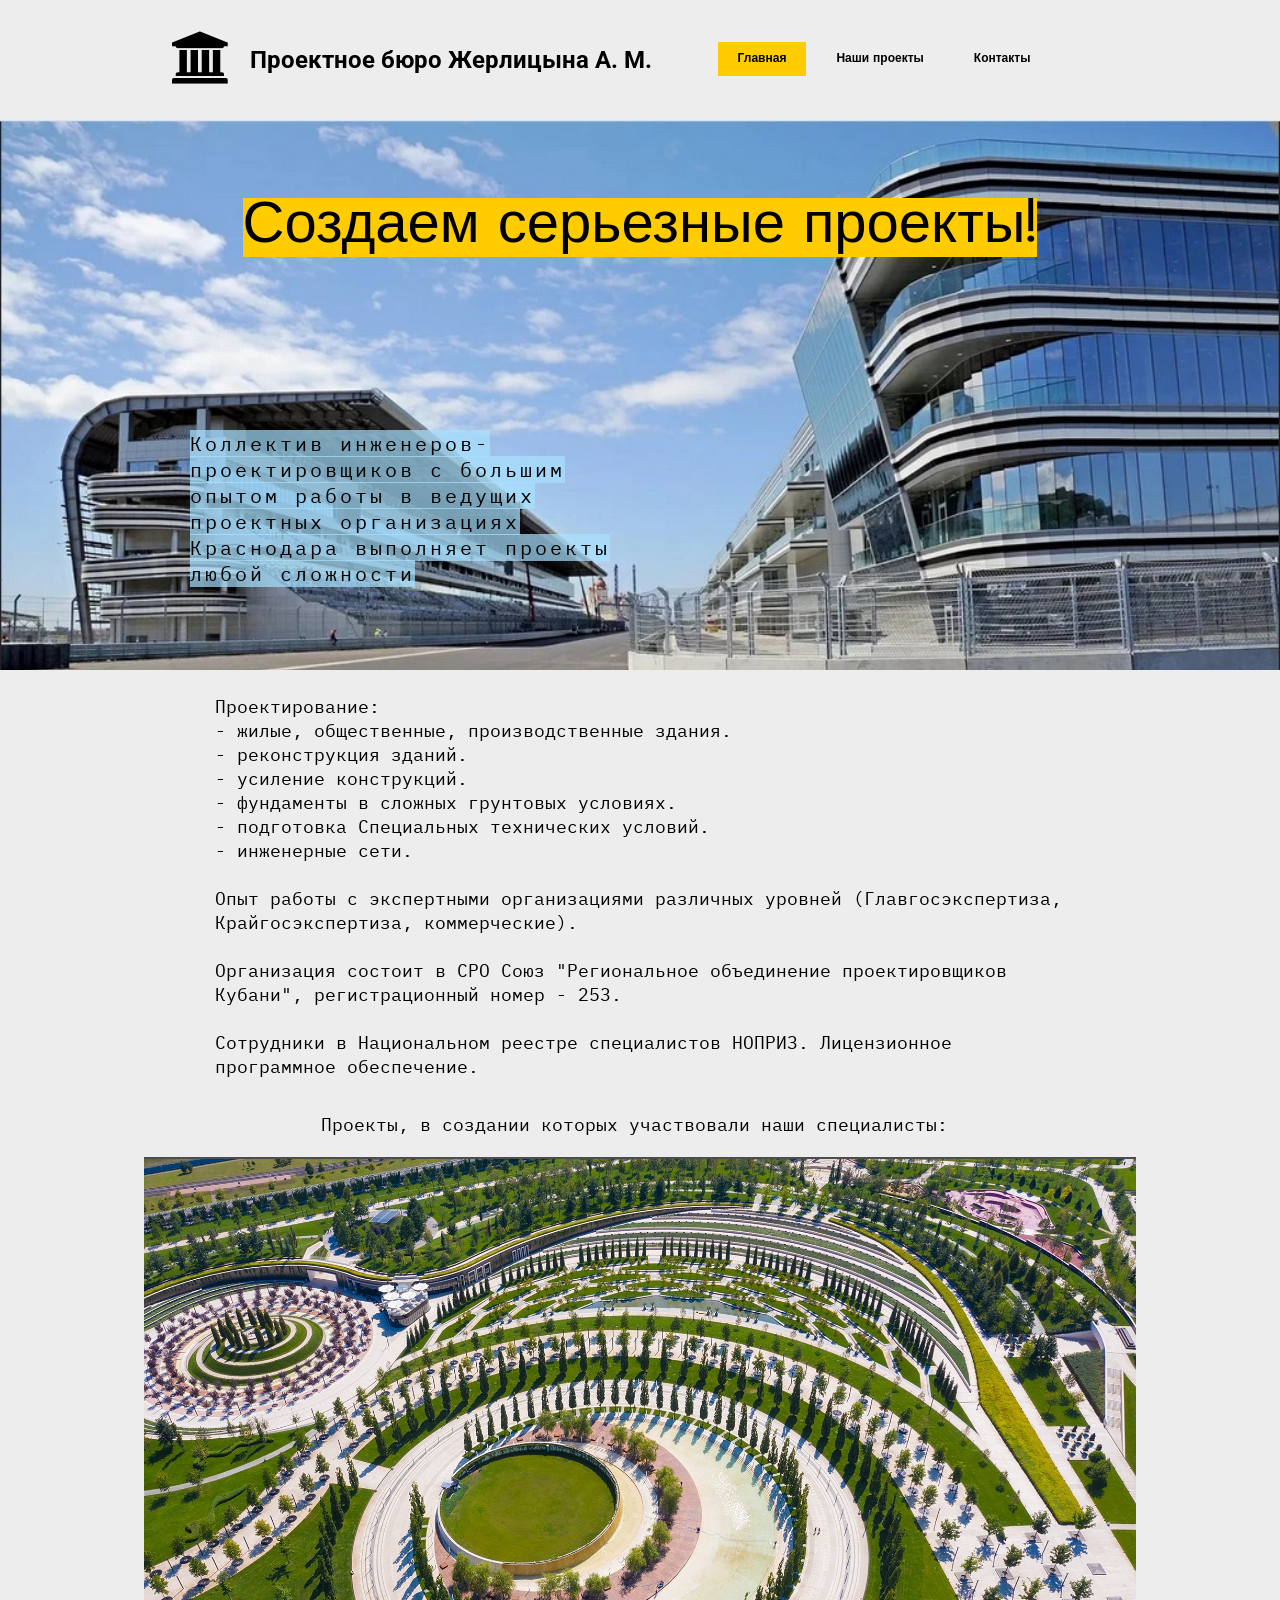
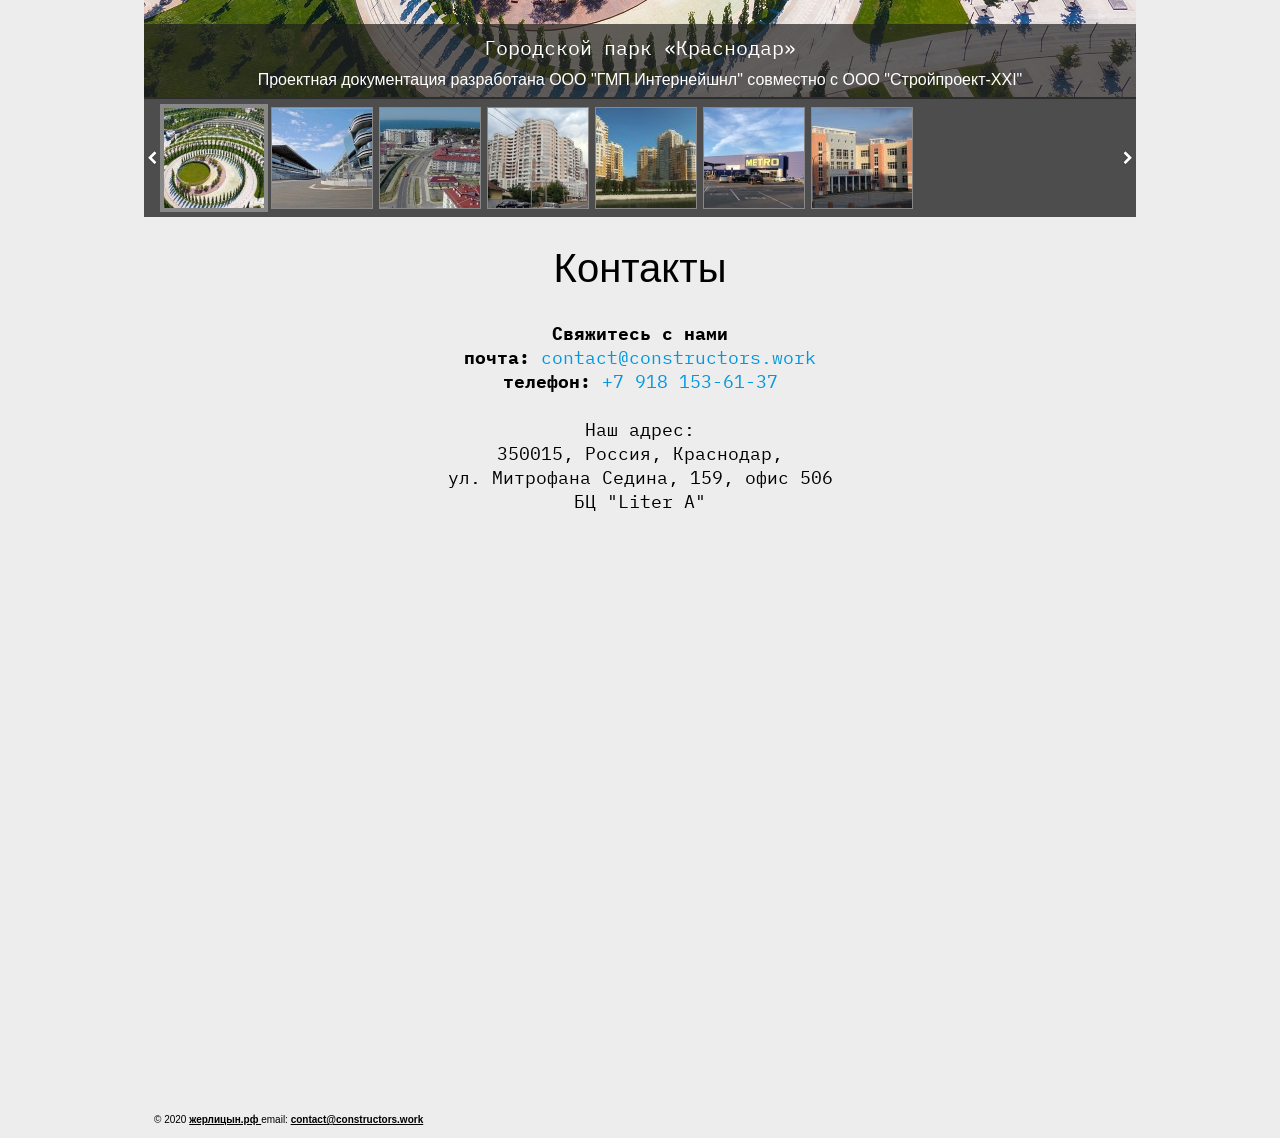
==== commit 9b6e3e66: "remove post form" ====
--- a/www/index.html
+++ b/www/index.html
@@ -31,6 +31,16 @@
 	<noscript><div><img src="https://mc.yandex.ru/watch/65109718" style="position:absolute; left:-9999px;" alt="" /></div></noscript>
 	<!-- /Yandex.Metrika counter -->
 
+	<!-- Global site tag (gtag.js) - Google Analytics -->
+	<script async src="https://www.googletagmanager.com/gtag/js?id=UA-170466367-1"></script>
+	<script>
+	  window.dataLayer = window.dataLayer || [];
+	  function gtag(){dataLayer.push(arguments);}
+	  gtag('js', new Date());
+
+	  gtag('config', 'UA-170466367-1');
+	</script>
+
 	<link href="css/bootstrap.min.css" rel="stylesheet" type="text/css" />
 	<script src="js/jquery-1.11.3.min.js" type="text/javascript"></script>
 	<script src="js/bootstrap.min.js" type="text/javascript"></script>
@@ -107,8 +117,11 @@
 <p class="wb-stl-custom6" style="text-align: center;">ул. Митрофана Седина, 159, офис 506</p>
 
 <p class="wb-stl-custom6" style="text-align: center;">БЦ "Liter A"</p>
-</div><div id="wb_element_instance12" class="wb_element"><form class="wb_form" method="post" enctype="multipart/form-data"><input type="hidden" name="wb_form_id" value="94dd78b7"><textarea name="message" rows="3" cols="20" class="hpc" autocomplete="off"></textarea><table><tr><th class="wb-stl-normal">Имя&nbsp;&nbsp;</th><td><input type="hidden" name="wb_input_0" value="Имя"><input class="form-control form-field" type="text" value="" name="wb_input_0" required="required"></td></tr><tr><th class="wb-stl-normal">Эл. почта&nbsp;&nbsp;</th><td><input type="hidden" name="wb_input_1" value="Эл. почта"><input class="form-control form-field" type="text" value="" name="wb_input_1" required="required"></td></tr><tr class="area-row"><th class="wb-stl-normal">Сообщение&nbsp;&nbsp;</th><td><input type="hidden" name="wb_input_2" value="Сообщение"><textarea class="form-control form-field form-area-field" rows="3" cols="20" name="wb_input_2" required="required"></textarea></td></tr><tr class="form-footer"><td colspan="2"><button type="submit" class="btn btn-default">Отправить</button></td></tr></table></form><script type="text/javascript">
-						</script></div><div id="wb_element_instance13" class="wb_element wb-map"><div class="ymaps" id="wb_element_instance13_ymaps" style="width: 100%; height: 100%;"></div>
+
+
+
+	<script type="text/javascript">
+	</script></div><div id="wb_element_instance13" class="wb_element wb-map"><div class="ymaps" id="wb_element_instance13_ymaps" style="width: 100%; height: 100%;"></div>
 <script type="text/javascript">
 	window.WB_YandexMaps = {
 		scriptReady: false,
--- a/www/css/1.css
+++ b/www/css/1.css
@@ -52,7 +52,7 @@
 #wb_element_instance11 { top: 105px; left: 146px; min-width: 700px; width: 700px; min-height: 192px; height: 192px; display: block; z-index: 6679; }
 #wb_element_instance12 form .form-area-field { height: 156px; }
 #wb_element_instance12 { top: 317px; left: 146px; min-width: 700px; width: 700px; min-height: 270px; height: 270px; display: block; z-index: 6677; }
-#wb_element_instance13 { top: 612px; left: 0px; min-width: 992px; width: 992px; min-height: 550px; height: 550px; display: block; z-index: 6681; }
+#wb_element_instance13 { top: 317px; left: 0px; min-width: 992px; width: 992px; min-height: 550px; height: 550px; display: block; z-index: 6681; }
 #wb_header_bg { background: #ededed none repeat-x scroll center top; background-size: auto auto; opacity: 1; background-attachment: scroll; height: 120px; }
 #wb_sbg_placeholder { background: transparent none repeat-x left top; background-attachment: scroll; height: 120px; }
 #wb_main { padding-top: 120px; }
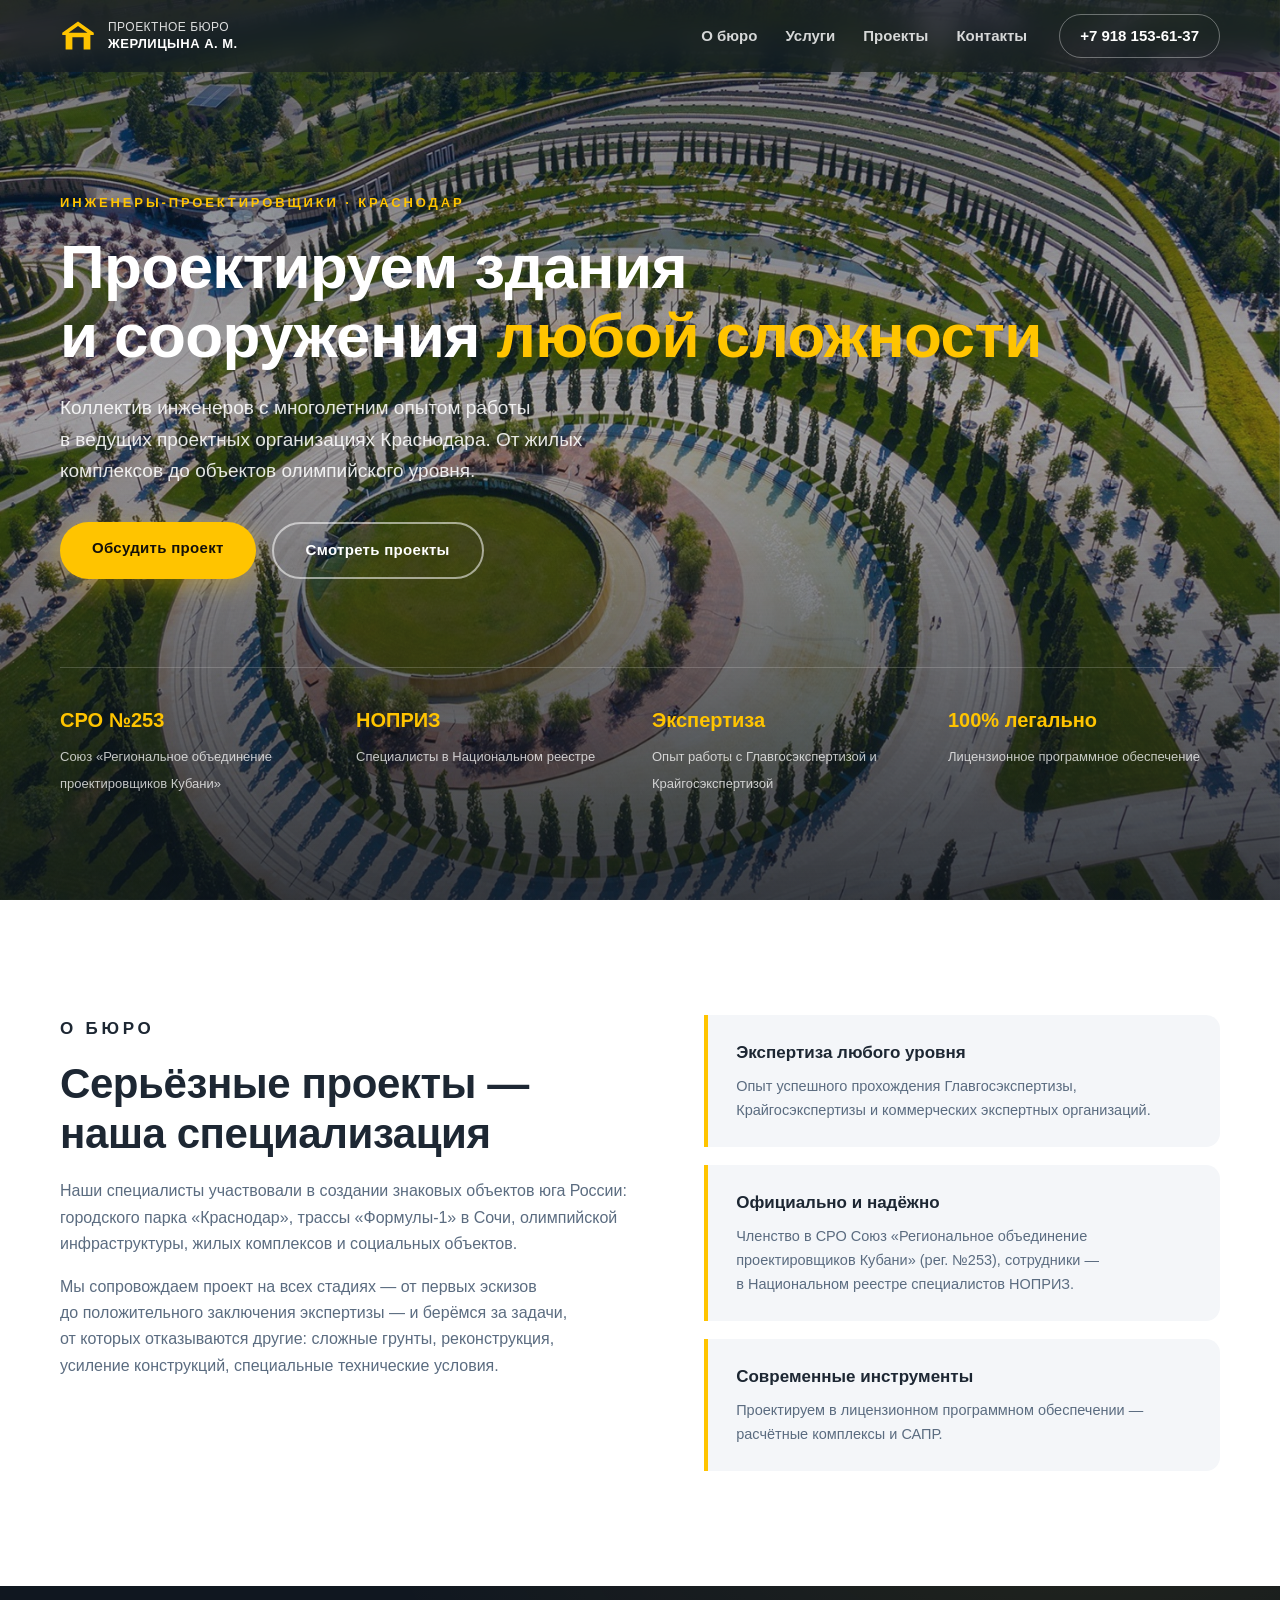
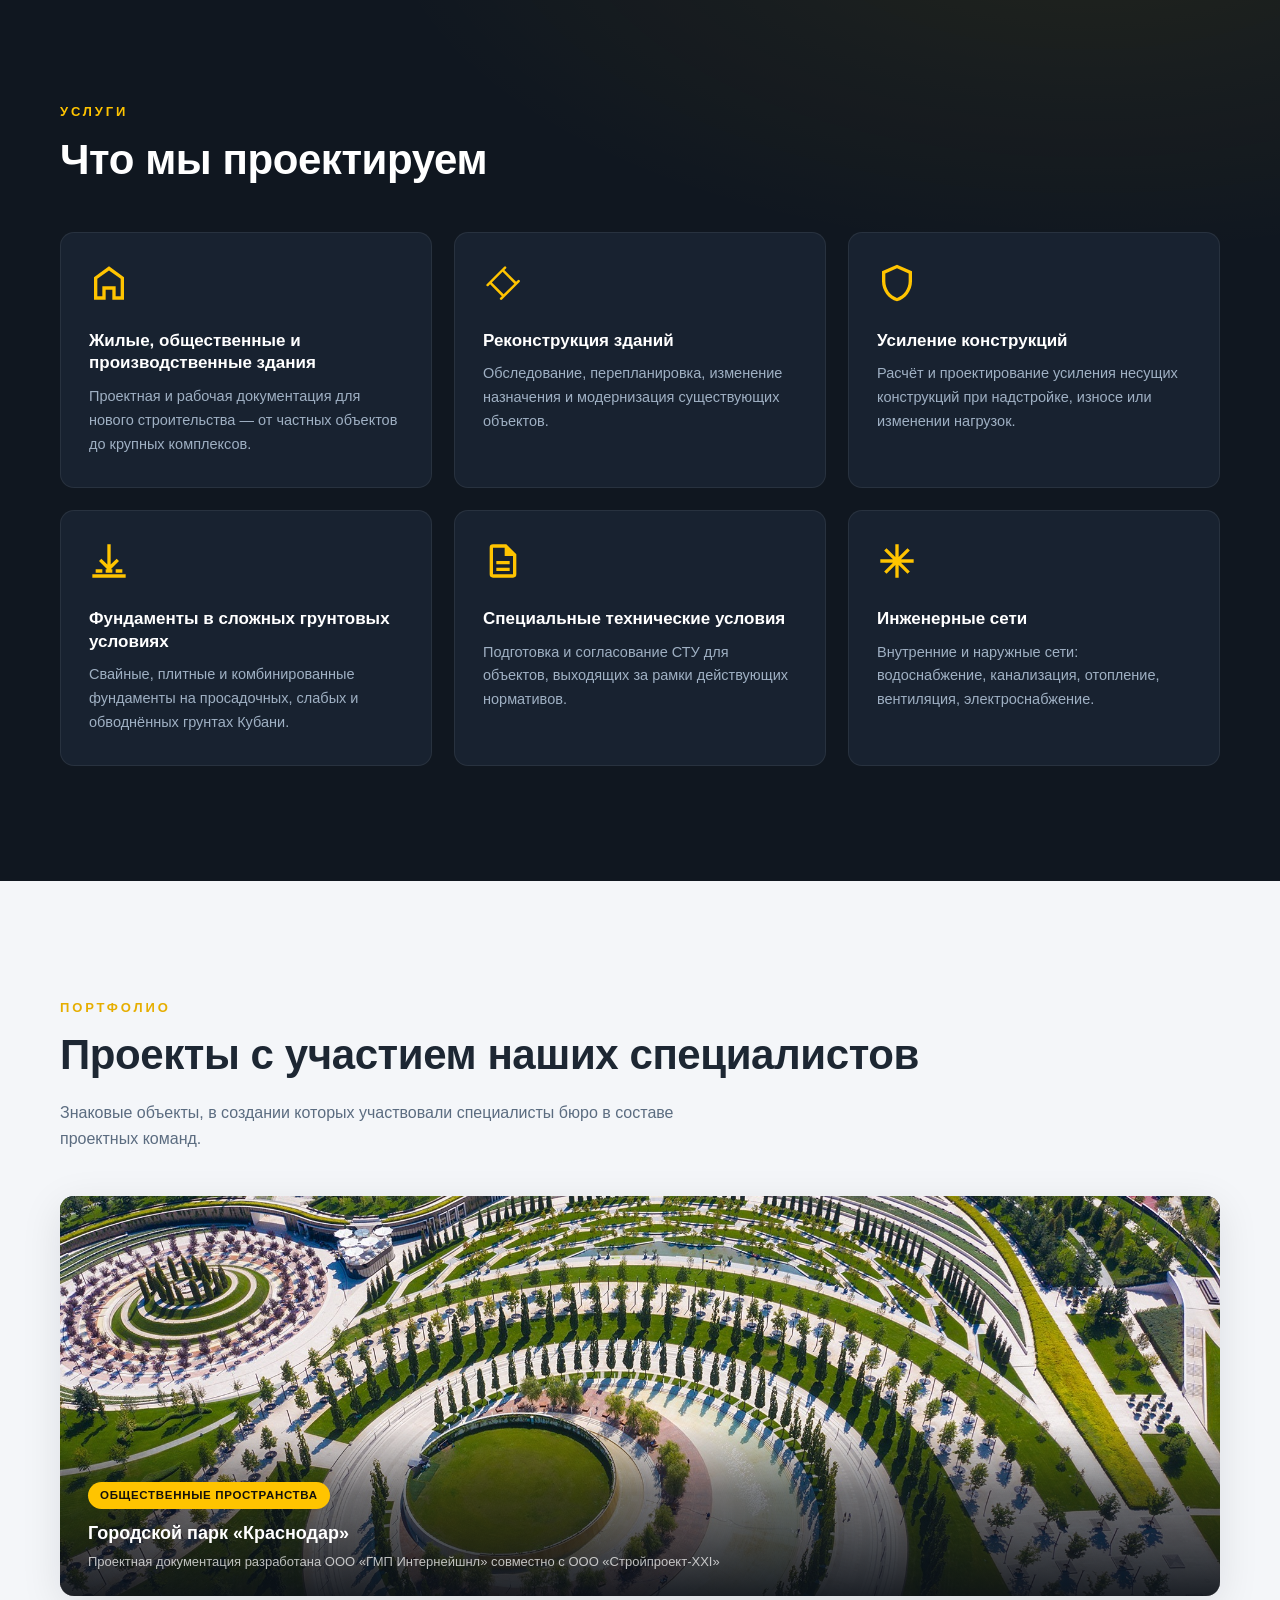
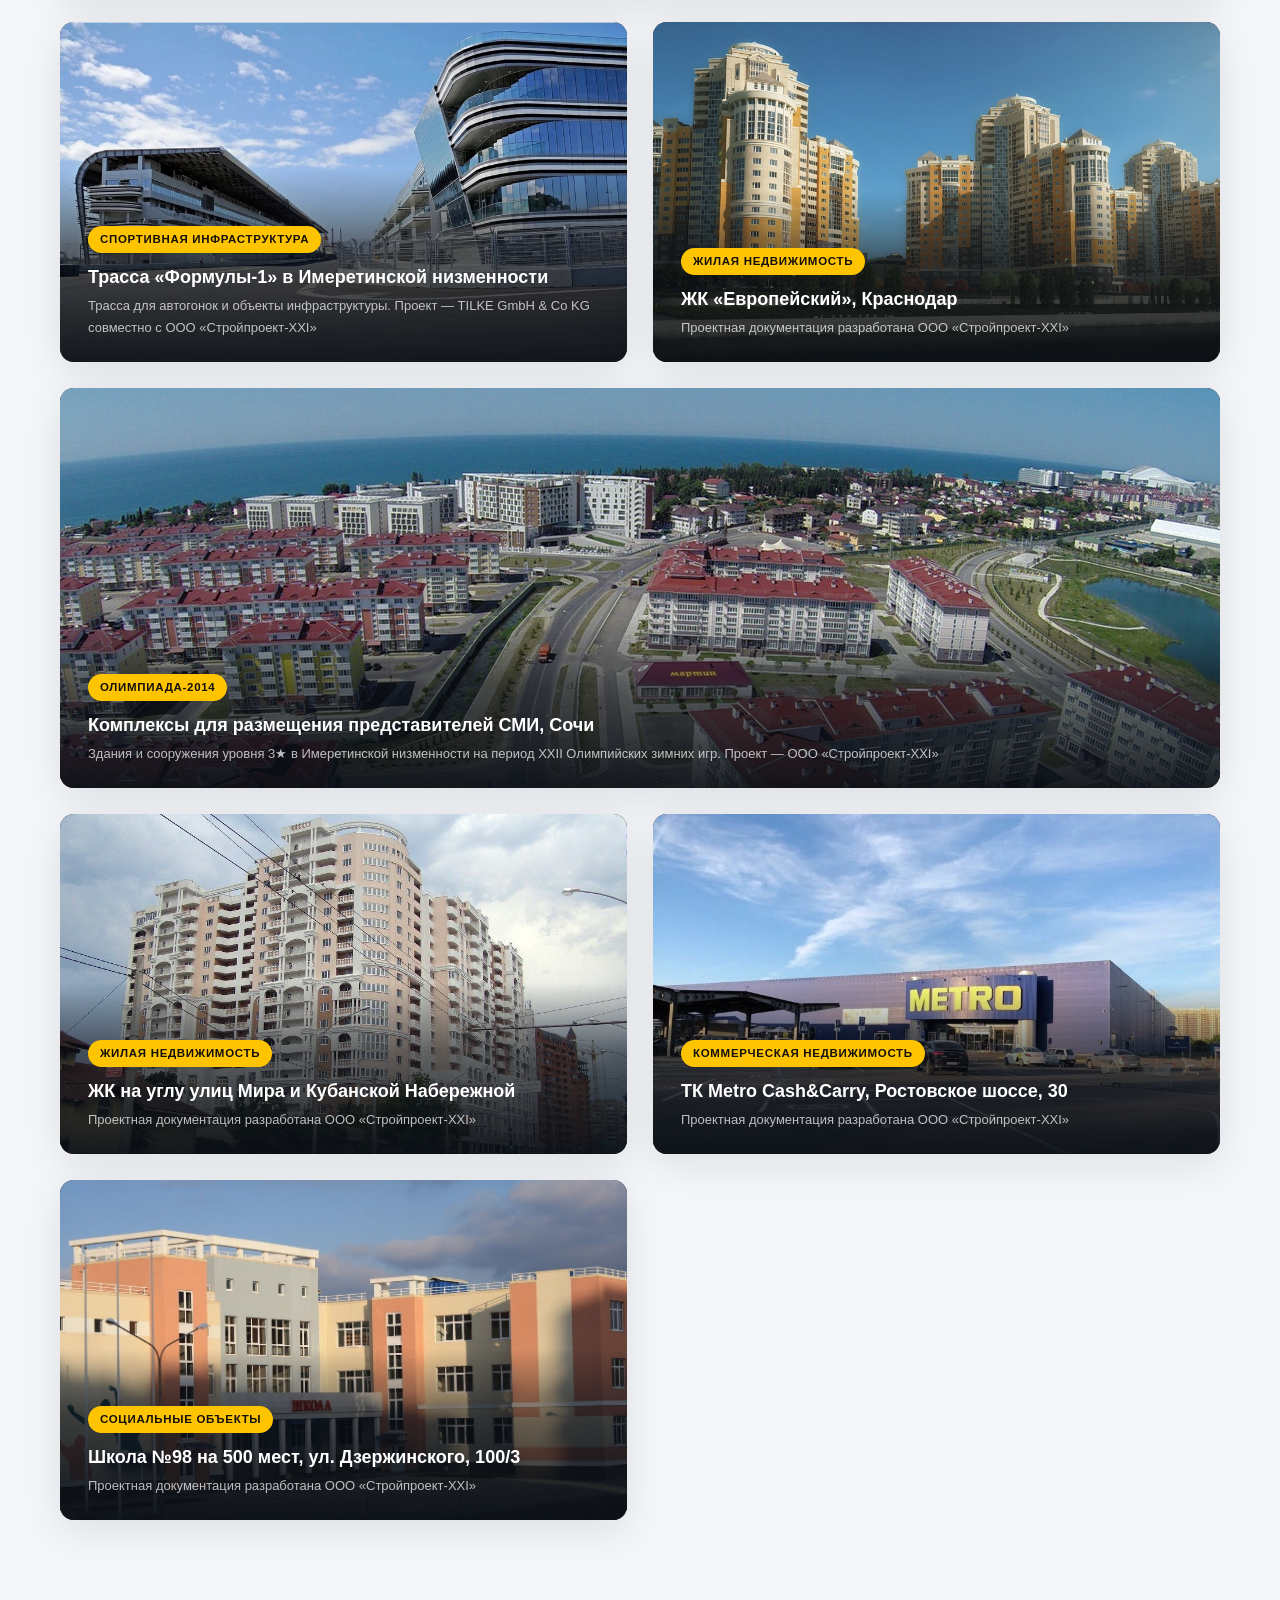
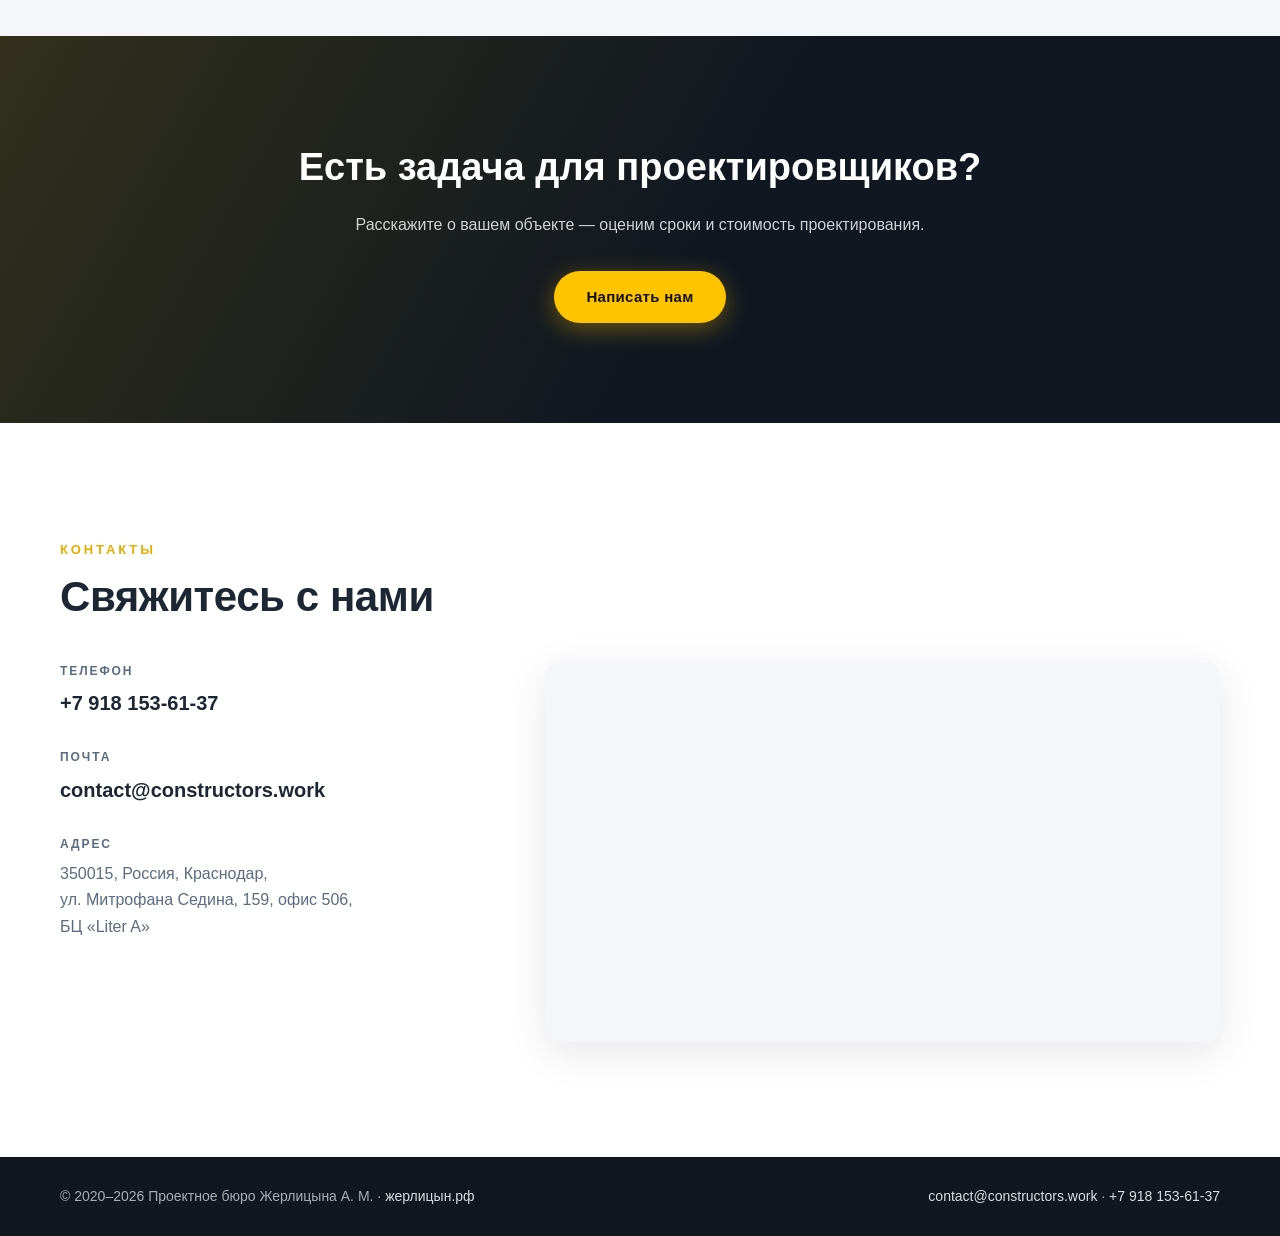
==== commit bb93d4af: "constructors.work — modern static website Single-page responsive site (vanilla HTML/CSS/JS) for the " ====
--- a/www/index.html
+++ b/www/index.html
@@ -1,22 +1,25 @@
 <!DOCTYPE html>
 <html lang="ru">
 <head>
-	<meta http-equiv="content-type" content="text/html; charset=utf-8" />
-	<title>Проектное бюро</title>
-	<base />
-			<meta name="viewport" content="width=992" />
-		<meta name="description" content="" />
-	<meta name="keywords" content="" />
-		<!-- Facebook Open Graph -->
-	<meta property="og:title" content="Главная" />
-	<meta property="og:description" content="" />
-	<meta property="og:image" content="" />
-	<meta property="og:type" content="article" />
-	<meta property="og:url"  />
-	<!-- Facebook Open Graph end -->
+	<meta charset="utf-8" />
+	<meta name="viewport" content="width=device-width, initial-scale=1" />
+	<title>Проектное бюро Жерлицына — проектирование зданий и сооружений в Краснодаре</title>
+	<meta name="description" content="Проектное бюро Жерлицына А. М. — коллектив инженеров-проектировщиков в Краснодаре. Проектирование жилых, общественных и производственных зданий, реконструкция, усиление конструкций, фундаменты в сложных грунтовых условиях, СТУ, инженерные сети. СРО №253, специалисты в реестре НОПРИЗ." />
+
+	<!-- Open Graph -->
+	<meta property="og:type" content="website" />
+	<meta property="og:title" content="Проектное бюро Жерлицына — проектирование в Краснодаре" />
+	<meta property="og:description" content="Проектируем здания и сооружения любой сложности. Опыт прохождения Главгосэкспертизы. СРО №253, специалисты в реестре НОПРИЗ." />
+	<meta property="og:url" content="https://constructors.work/" />
+	<meta property="og:image" content="https://constructors.work/img/park-krasnodar.jpg" />
+	<meta property="og:locale" content="ru_RU" />
+
+	<link rel="icon" href="favicon.ico" />
+	<link rel="stylesheet" href="css/style.css" />
+	<script>document.documentElement.classList.add("js");</script>
 
 	<!-- Yandex.Metrika counter -->
-	<script type="text/javascript" >
+	<script type="text/javascript">
 	   (function(m,e,t,r,i,k,a){m[i]=m[i]||function(){(m[i].a=m[i].a||[]).push(arguments)};
 	   m[i].l=1*new Date();k=e.createElement(t),a=e.getElementsByTagName(t)[0],k.async=1,k.src=r,a.parentNode.insertBefore(k,a)})
 	   (window, document, "script", "https://mc.yandex.ru/metrika/tag.js", "ym");
@@ -30,171 +33,263 @@
 	</script>
 	<noscript><div><img src="https://mc.yandex.ru/watch/65109718" style="position:absolute; left:-9999px;" alt="" /></div></noscript>
 	<!-- /Yandex.Metrika counter -->
-
-	<!-- Global site tag (gtag.js) - Google Analytics -->
-	<script async src="https://www.googletagmanager.com/gtag/js?id=UA-170466367-1"></script>
-	<script>
-	  window.dataLayer = window.dataLayer || [];
-	  function gtag(){dataLayer.push(arguments);}
-	  gtag('js', new Date());
-
-	  gtag('config', 'UA-170466367-1');
-	</script>
-
-	<link href="css/bootstrap.min.css" rel="stylesheet" type="text/css" />
-	<script src="js/jquery-1.11.3.min.js" type="text/javascript"></script>
-	<script src="js/bootstrap.min.js" type="text/javascript"></script>
-	<script src="js/main.js" type="text/javascript"></script>
-
-	<link href="css/font-awesome/font-awesome.min.css" rel="stylesheet" type="text/css" />
-	<link href="css/site.css" rel="stylesheet" type="text/css" id="wb-site-stylesheet" />
-	<link href="css/common.css" rel="stylesheet" type="text/css" />
-	<link href="css/1.css" rel="stylesheet" type="text/css" id="wb-page-stylesheet" />
-	<script src="js/jquery.browser.min.js" type="text/javascript"></script>
-	<link href="js/photoswipe/photoswipe.css" rel="stylesheet" type="text/css" />
-	<link href="js/photoswipe/default-skin/default-skin.css" rel="stylesheet" type="text/css" />
-	<script src="js/photoswipe/photoswipe.min.js" type="text/javascript"></script>
-	<script src="js/photoswipe/photoswipe-ui-default.min.js" type="text/javascript"></script>
-	
-	<script type="text/javascript">
-	window.useTrailingSlashes = true;
-	window.isSiteLanding = true;
+</head>
+<body>
+
+<header class="header" id="header">
+	<div class="container header__inner">
+		<a class="logo" href="#top" aria-label="Проектное бюро Жерлицына — на главную">
+			<svg class="logo__mark" viewBox="0 0 32 32" aria-hidden="true"><path d="M16 3 2 13v2h3v13h6V17h10v11h6V15h3v-2L16 3Zm0 4.1L24.4 13H7.6L16 7.1Z"/></svg>
+			<span class="logo__text">Проектное бюро<br /><strong>Жерлицына&nbsp;А.&nbsp;М.</strong></span>
+		</a>
+		<nav class="nav" id="nav" aria-label="Основная навигация">
+			<a href="#about">О бюро</a>
+			<a href="#services">Услуги</a>
+			<a href="#projects">Проекты</a>
+			<a href="#contacts">Контакты</a>
+		</nav>
+		<a class="header__phone" href="tel:+79181536137">+7 918 153-61-37</a>
+		<button class="burger" id="burger" aria-label="Открыть меню" aria-expanded="false">
+			<span></span><span></span><span></span>
+		</button>
+	</div>
+</header>
+
+<main id="top">
+
+	<!-- ============ HERO ============ -->
+	<section class="hero">
+		<picture class="hero__bg">
+			<img src="img/park-krasnodar.jpg" alt="Городской парк «Краснодар» с высоты птичьего полёта" fetchpriority="high" />
+		</picture>
+		<div class="hero__overlay"></div>
+		<div class="container hero__content">
+			<p class="hero__kicker">Инженеры-проектировщики · Краснодар</p>
+			<h1 class="hero__title">Проектируем здания<br />и&nbsp;сооружения <span class="accent">любой сложности</span></h1>
+			<p class="hero__subtitle">Коллектив инженеров с многолетним опытом работы в&nbsp;ведущих проектных организациях Краснодара. От&nbsp;жилых комплексов до&nbsp;объектов олимпийского уровня.</p>
+			<div class="hero__actions">
+				<a class="btn btn--accent" href="#contacts">Обсудить проект</a>
+				<a class="btn btn--ghost" href="#projects">Смотреть проекты</a>
+			</div>
+		</div>
+		<div class="container hero__stats">
+			<div class="stat reveal">
+				<span class="stat__value">СРО №253</span>
+				<span class="stat__label">Союз «Региональное объединение проектировщиков Кубани»</span>
+			</div>
+			<div class="stat reveal">
+				<span class="stat__value">НОПРИЗ</span>
+				<span class="stat__label">Специалисты в Национальном реестре</span>
+			</div>
+			<div class="stat reveal">
+				<span class="stat__value">Экспертиза</span>
+				<span class="stat__label">Опыт работы с Главгосэкспертизой и Крайгосэкспертизой</span>
+			</div>
+			<div class="stat reveal">
+				<span class="stat__value">100% легально</span>
+				<span class="stat__label">Лицензионное программное обеспечение</span>
+			</div>
+		</div>
+	</section>
+
+	<!-- ============ ABOUT ============ -->
+	<section class="section about" id="about">
+		<div class="container">
+			<div class="about__grid">
+				<div class="about__text reveal">
+					<p class="section__kicker">О бюро</p>
+					<h2 class="section__title">Серьёзные проекты — наша специализация</h2>
+					<p>Наши специалисты участвовали в&nbsp;создании знаковых объектов юга России: городского парка «Краснодар», трассы «Формулы-1» в&nbsp;Сочи, олимпийской инфраструктуры, жилых комплексов и&nbsp;социальных объектов.</p>
+					<p>Мы сопровождаем проект на&nbsp;всех стадиях — от&nbsp;первых эскизов до&nbsp;положительного заключения экспертизы — и&nbsp;берёмся за&nbsp;задачи, от&nbsp;которых отказываются другие: сложные грунты, реконструкция, усиление конструкций, специальные технические условия.</p>
+				</div>
+				<ul class="about__points">
+					<li class="reveal">
+						<h3>Экспертиза любого уровня</h3>
+						<p>Опыт успешного прохождения Главгосэкспертизы, Крайгосэкспертизы и&nbsp;коммерческих экспертных организаций.</p>
+					</li>
+					<li class="reveal">
+						<h3>Официально и надёжно</h3>
+						<p>Членство в&nbsp;СРО Союз «Региональное объединение проектировщиков Кубани» (рег. №253), сотрудники — в&nbsp;Национальном реестре специалистов НОПРИЗ.</p>
+					</li>
+					<li class="reveal">
+						<h3>Современные инструменты</h3>
+						<p>Проектируем в&nbsp;лицензионном программном обеспечении — расчётные комплексы и&nbsp;САПР.</p>
+					</li>
+				</ul>
+			</div>
+		</div>
+	</section>
+
+	<!-- ============ SERVICES ============ -->
+	<section class="section section--dark services" id="services">
+		<div class="container">
+			<p class="section__kicker">Услуги</p>
+			<h2 class="section__title">Что мы проектируем</h2>
+			<div class="services__grid">
+				<article class="service reveal">
+					<svg class="service__icon" viewBox="0 0 24 24" aria-hidden="true"><path d="M3 21V8l7-5 7 5v4h4v9h-8v-5h-2v5H3Zm2-2h3v-9.5L10 7l-3 2.14V19h-2Zm5 0h2v-5h6v5h2v-7h-4V9.03L10 5.46 5 9.03V19h5Z" opacity="0"/><path d="M12 2 3 8.5V22h7v-6h4v6h7V8.5L12 2Zm7 18h-3v-6H8v6H5V9.5l7-5 7 5V20Z"/></svg>
+					<h3>Жилые, общественные и производственные здания</h3>
+					<p>Проектная и рабочая документация для нового строительства — от частных объектов до крупных комплексов.</p>
+				</article>
+				<article class="service reveal">
+					<svg class="service__icon" viewBox="0 0 24 24" aria-hidden="true"><path d="M13.78 2.22a.75.75 0 0 0-1.06 0L2.22 12.72a.75.75 0 0 0 1.06 1.06l.97-.97 7.07 7.07-.97.97a.75.75 0 1 0 1.06 1.06l10.5-10.5a.75.75 0 1 0-1.06-1.06l-.97.97-7.07-7.07.97-.97a.75.75 0 0 0 0-1.06ZM5.31 11.75l6.44-6.44 7.07 7.07-6.44 6.44-7.07-7.07Z"/></svg>
+					<h3>Реконструкция зданий</h3>
+					<p>Обследование, перепланировка, изменение назначения и модернизация существующих объектов.</p>
+				</article>
+				<article class="service reveal">
+					<svg class="service__icon" viewBox="0 0 24 24" aria-hidden="true"><path d="M12 1 3 5v6c0 5.55 3.84 10.74 9 12 5.16-1.26 9-6.45 9-12V5l-9-4Zm7 10c0 4.52-3.02 8.79-7 9.93-3.98-1.14-7-5.41-7-9.93V6.3l7-3.11 7 3.11V11Z"/></svg>
+					<h3>Усиление конструкций</h3>
+					<p>Расчёт и проектирование усиления несущих конструкций при надстройке, износе или изменении нагрузок.</p>
+				</article>
+				<article class="service reveal">
+					<svg class="service__icon" viewBox="0 0 24 24" aria-hidden="true"><path d="M2 20h20v2H2v-2Zm2-3h4v2H4v-2Zm6 0h4v2h-4v-2Zm6 0h4v2h-4v-2ZM11 2h2v12.17l3.59-3.58L18 12l-6 6-6-6 1.41-1.41L11 14.17V2Z"/></svg>
+					<h3>Фундаменты в сложных грунтовых условиях</h3>
+					<p>Свайные, плитные и комбинированные фундаменты на просадочных, слабых и обводнённых грунтах Кубани.</p>
+				</article>
+				<article class="service reveal">
+					<svg class="service__icon" viewBox="0 0 24 24" aria-hidden="true"><path d="M14 2H6a2 2 0 0 0-2 2v16a2 2 0 0 0 2 2h12a2 2 0 0 0 2-2V8l-6-6Zm4 18H6V4h7v5h5v11ZM8 12h8v2H8v-2Zm0 4h8v2H8v-2Z"/></svg>
+					<h3>Специальные технические условия</h3>
+					<p>Подготовка и согласование СТУ для объектов, выходящих за рамки действующих нормативов.</p>
+				</article>
+				<article class="service reveal">
+					<svg class="service__icon" viewBox="0 0 24 24" aria-hidden="true"><path d="M11 2v7.59L5.71 4.3 4.3 5.71 9.59 11H2v2h7.59L4.3 18.29l1.41 1.41L11 14.41V22h2v-7.59l5.29 5.29 1.41-1.41L14.41 13H22v-2h-7.59l5.29-5.29-1.41-1.41L13 9.59V2h-2Z"/></svg>
+					<h3>Инженерные сети</h3>
+					<p>Внутренние и наружные сети: водоснабжение, канализация, отопление, вентиляция, электроснабжение.</p>
+				</article>
+			</div>
+		</div>
+	</section>
+
+	<!-- ============ PROJECTS ============ -->
+	<section class="section projects" id="projects">
+		<div class="container">
+			<p class="section__kicker">Портфолио</p>
+			<h2 class="section__title">Проекты с участием наших специалистов</h2>
+			<p class="section__note">Знаковые объекты, в&nbsp;создании которых участвовали специалисты бюро в&nbsp;составе проектных команд.</p>
+
+			<div class="projects__grid">
+				<article class="project project--wide reveal" data-lightbox="img/park-krasnodar.jpg">
+					<img src="img/park-krasnodar.jpg" alt="Городской парк «Краснодар» — вид сверху" loading="lazy" />
+					<div class="project__info">
+						<span class="project__tag">Общественные пространства</span>
+						<h3>Городской парк «Краснодар»</h3>
+						<p>Проектная документация разработана ООО «ГМП Интернейшнл» совместно с&nbsp;ООО «Стройпроект-XXI»</p>
+					</div>
+				</article>
+				<article class="project reveal" data-lightbox="img/f1-sochi.jpg">
+					<img src="img/f1-sochi.jpg" alt="Трасса «Формулы-1» в Сочи" loading="lazy" />
+					<div class="project__info">
+						<span class="project__tag">Спортивная инфраструктура</span>
+						<h3>Трасса «Формулы-1» в&nbsp;Имеретинской низменности</h3>
+						<p>Трасса для автогонок и&nbsp;объекты инфраструктуры. Проект — TILKE GmbH &amp; Co KG совместно с&nbsp;ООО «Стройпроект-XXI»</p>
+					</div>
+				</article>
+				<article class="project reveal" data-lightbox="img/zhk-evropeysky.jpg">
+					<img src="img/zhk-evropeysky.jpg" alt="Жилой комплекс «Европейский» в Краснодаре" loading="lazy" />
+					<div class="project__info">
+						<span class="project__tag">Жилая недвижимость</span>
+						<h3>ЖК «Европейский», Краснодар</h3>
+						<p>Проектная документация разработана ООО «Стройпроект-XXI»</p>
+					</div>
+				</article>
+				<article class="project project--wide reveal" data-lightbox="img/media-village-sochi.jpg">
+					<img src="img/media-village-sochi.jpg" alt="Комплексы зданий для представителей СМИ в Имеретинской низменности" loading="lazy" />
+					<div class="project__info">
+						<span class="project__tag">Олимпиада-2014</span>
+						<h3>Комплексы для размещения представителей СМИ, Сочи</h3>
+						<p>Здания и&nbsp;сооружения уровня 3★ в&nbsp;Имеретинской низменности на&nbsp;период XXII&nbsp;Олимпийских зимних игр. Проект — ООО «Стройпроект-XXI»</p>
+					</div>
+				</article>
+				<article class="project reveal" data-lightbox="img/zhk-mira.jpg">
+					<img src="img/zhk-mira.jpg" alt="Жилой комплекс на углу улиц Мира и Кубанской Набережной" loading="lazy" />
+					<div class="project__info">
+						<span class="project__tag">Жилая недвижимость</span>
+						<h3>ЖК на&nbsp;углу улиц Мира и&nbsp;Кубанской Набережной</h3>
+						<p>Проектная документация разработана ООО «Стройпроект-XXI»</p>
+					</div>
+				</article>
+				<article class="project reveal" data-lightbox="img/metro-krasnodar.jpg">
+					<img src="img/metro-krasnodar.jpg" alt="Торговый комплекс Metro Cash&Carry в Краснодаре" loading="lazy" />
+					<div class="project__info">
+						<span class="project__tag">Коммерческая недвижимость</span>
+						<h3>ТК Metro Cash&amp;Carry, Ростовское шоссе, 30</h3>
+						<p>Проектная документация разработана ООО «Стройпроект-XXI»</p>
+					</div>
+				</article>
+				<article class="project reveal" data-lightbox="img/school-98.jpg">
+					<img src="img/school-98.jpg" alt="Общеобразовательная школа №98 в Краснодаре" loading="lazy" />
+					<div class="project__info">
+						<span class="project__tag">Социальные объекты</span>
+						<h3>Школа №98 на&nbsp;500 мест, ул.&nbsp;Дзержинского, 100/3</h3>
+						<p>Проектная документация разработана ООО «Стройпроект-XXI»</p>
+					</div>
+				</article>
+			</div>
+		</div>
+	</section>
+
+	<!-- ============ CTA ============ -->
+	<section class="cta">
+		<div class="container cta__inner reveal">
+			<h2>Есть задача для проектировщиков?</h2>
+			<p>Расскажите о&nbsp;вашем объекте — оценим сроки и&nbsp;стоимость проектирования.</p>
+			<a class="btn btn--accent" href="mailto:contact@constructors.work">Написать нам</a>
+		</div>
+	</section>
+
+	<!-- ============ CONTACTS ============ -->
+	<section class="section contacts" id="contacts">
+		<div class="container">
+			<p class="section__kicker">Контакты</p>
+			<h2 class="section__title">Свяжитесь с нами</h2>
+			<div class="contacts__grid">
+				<div class="contacts__list reveal">
+					<div class="contact">
+						<span class="contact__label">Телефон</span>
+						<a class="contact__value" href="tel:+79181536137">+7 918 153-61-37</a>
+					</div>
+					<div class="contact">
+						<span class="contact__label">Почта</span>
+						<a class="contact__value" href="mailto:contact@constructors.work">contact@constructors.work</a>
+					</div>
+					<div class="contact">
+						<span class="contact__label">Адрес</span>
+						<span class="contact__value contact__value--plain">350015, Россия, Краснодар,<br />ул. Митрофана Седина, 159, офис 506,<br />БЦ «Liter A»</span>
+					</div>
+				</div>
+				<div class="contacts__map reveal" id="map" aria-label="Карта: ул. Митрофана Седина, 159, Краснодар"></div>
+			</div>
+		</div>
+	</section>
+
+</main>
+
+<footer class="footer">
+	<div class="container footer__inner">
+		<p>© 2020–2026 Проектное бюро Жерлицына А. М. · <a href="https://жерлицын.рф">жерлицын.рф</a></p>
+		<p><a href="mailto:contact@constructors.work">contact@constructors.work</a> · <a href="tel:+79181536137">+7 918 153-61-37</a></p>
+	</div>
+</footer>
+
+<!-- Lightbox -->
+<div class="lightbox" id="lightbox" role="dialog" aria-modal="true" aria-label="Просмотр изображения" hidden>
+	<button class="lightbox__close" id="lightboxClose" aria-label="Закрыть">&times;</button>
+	<img class="lightbox__img" id="lightboxImg" src="" alt="" />
+	<p class="lightbox__caption" id="lightboxCaption"></p>
+</div>
+
+<!-- Yandex Map -->
+<script>
+	window.initYMap = function (ymaps) {
+		var ll = [45.036857955691, 38.98112439772];
+		var map = new ymaps.Map('map', { center: ll, zoom: 16, controls: ['zoomControl'] });
+		map.behaviors.disable('scrollZoom');
+		map.geoObjects.add(new ymaps.Placemark(ll, {
+			balloonContent: 'Проектное бюро Жерлицына А. М.<br>ул. Митрофана Седина, 159, офис 506'
+		}));
+	};
 </script>
-	
-	<link href="css/flag-icon.min.css" rel="stylesheet" type="text/css" />
-	<!--[if lt IE 9]>
-	<script src="js/html5shiv.min.js"></script>
-	<![endif]-->
-
-	</head>
-
-
-<body class="site " ><div class="root"><div id="wb_bgs_cont"><div id="wb_page_1_bg"></div><div id="wb_page_2_bg"></div><div id="wb_page_3_bg"></div></div><div id="wb_header_bg"></div><div id="wb_sbg_placeholder"></div><div class="vbox wb_container wb_header_fixed" id="wb_header">
-	
-<div class="wb_cont_inner"><div id="wb_element_instance0" class="wb_element wb-menu"><ul class="hmenu menu-landing"><li class="active"><a data-landing="true" href="#%D0%B3%D0%BB%D0%B0%D0%B2%D0%BD%D0%B0%D1%8F" target="_self">Главная</a></li><li><a data-landing="true" href="#%D0%BD%D0%B0%D1%88%D0%B8-%D0%BF%D1%80%D0%BE%D0%B5%D0%BA%D1%82%D1%8B" target="_self">Наши проекты</a></li><li><a data-landing="true" href="#%D0%BA%D0%BE%D0%BD%D1%82%D0%B0%D0%BA%D1%82%D1%8B" target="_self">Контакты</a></li></ul><div class="clearfix"></div></div><div id="wb_element_instance1" class="wb_element wb_text_element" style=" line-height: normal;"><h5 class="wb-stl-subtitle"><span style="color:rgba(0,0,0,1);"> Проектное бюро Жерлицына А. М.</span></h5>
-</div><div id="wb_element_instance2" class="wb_element wb_element_picture" title=""><i class="fa fa-institution" style="color:#000000"></i></div></div><div class="wb_cont_outer"></div><div class="wb_cont_bg"></div></div>
-<div class="vbox wb_container" id="wb_main">
-	
-<div class="wb_cont_inner"><div class="wb_page" id="page_1"><a name="%D0%B3%D0%BB%D0%B0%D0%B2%D0%BD%D0%B0%D1%8F" class="wb_page_anchor wb_anchor" id="page_1_anchor"></a><div id="wb_element_instance4" class="wb_element wb_text_element" style=" line-height: normal;"><h4 class="wb-stl-pagetitle" style="text-align: center;"><span style="background-color:#ffcc00;"><a href="#%D0%BD%D0%B0%D1%88%D0%B8-%D0%BF%D1%80%D0%BE%D0%B5%D0%BA%D1%82%D1%8B">Создаем серьезные проекты!</a></span></h4>
-</div><div id="wb_element_instance5" class="wb_element wb_text_element" style=" line-height: normal;"><p class="wb-stl-custom4"><span style="background-color:rgba(168,226,255,0.7);">Коллектив инженеров-проектировщиков с большим опытом работы в ведущих проектных организациях Краснодара выполняет проекты любой сложности</span></p>
-</div><div id="wb_element_instance6" class="wb_element wb_text_element" style=" line-height: normal;"><p class="wb-stl-custom6">Проектирование:</p>
-
-<p class="wb-stl-custom6">- жилые, общественные, производственные здания.</p>
-
-<p class="wb-stl-custom6">- реконструкция зданий.</p>
-
-<p class="wb-stl-custom6">- усиление конструкций.</p>
-
-<p class="wb-stl-custom6">- фундаменты в сложных грунтовых условиях.</p>
-
-<p class="wb-stl-custom6">- подготовка Специальных технических условий.</p>
-
-<p class="wb-stl-custom6">- инженерные сети.</p>
-
-<p class="wb-stl-custom6"> </p>
-
-<p class="wb-stl-custom6">Опыт работы с экспертными организациями различных уровней (Главгосэкспертиза, Крайгосэкспертиза, коммерческие).</p>
-
-<p class="wb-stl-custom6"> </p>
-
-<p class="wb-stl-custom6">Организация состоит в СРО Союз "Региональное объединение проектировщиков Кубани", регистрационный номер - 253.</p>
-
-<p class="wb-stl-custom6"> </p>
-
-<p class="wb-stl-custom6">Сотрудники в Национальном реестре специалистов НОПРИЗ. Лицензионное программное обеспечение.<br>
- </p>
-</div></div><div class="wb_page" id="page_2"><a name="%D0%BD%D0%B0%D1%88%D0%B8-%D0%BF%D1%80%D0%BE%D0%B5%D0%BA%D1%82%D1%8B" class="wb_page_anchor wb_anchor" id="page_2_anchor"></a><div id="wb_element_instance8" class="wb_element wb_text_element" style=" line-height: normal;"><p class="wb-stl-custom6" style="text-align: center;">Проекты, в создании которых участвовали наши специалисты:</p>
-</div><div id="wb_element_instance9" class="wb_element wb_gallery"><script type="text/javascript" src="js/WB_Gallery.class.js"></script><script type="text/javascript">
-			$(function() {
-				new WB_Gallery({"id":"wb_element_instance9","type":"list","interval":5,"speed":400,"fullWidth":false,"imageCover":false,"disablePopup":false,"width":992,"height":660,"border":{"differ":false,"color":["#00008c","#ffffff","#ffffff","#ffffff"],"style":["none","none","none","none"],"weight":[5,5,5,5],"radius":null,"css":{"border":"5px none #00008c"},"cssRaw":"border: 5px none #00008c;"},"borderWidths":[0,0,0,0],"padding":0,"thumbWidth":100,"thumbHeight":100,"columnWidth":106,"rowHeight":106,"thumbAlign":"center","thumbPadding":6,"thumbOpacity":100,"showPictureCaption":"always","images":[{"thumb":"gallery_gen\/9d55c0c9c78d3f912f90d623f6e7af1a_100x100.jpg","image":"gallery_gen\/c6bed2d87e1483af19794fcb28ee846f.jpg","width":1896,"height":1029,"title":"\u0413\u043e\u0440\u043e\u0434\u0441\u043a\u043e\u0439 \u043f\u0430\u0440\u043a \u00ab\u041a\u0440\u0430\u0441\u043d\u043e\u0434\u0430\u0440\u00bb","link":null,"description":"\u041f\u0440\u043e\u0435\u043a\u0442\u043d\u0430\u044f \u0434\u043e\u043a\u0443\u043c\u0435\u043d\u0442\u0430\u0446\u0438\u044f \u0440\u0430\u0437\u0440\u0430\u0431\u043e\u0442\u0430\u043d\u0430 \u041e\u041e\u041e \"\u0413\u041c\u041f \u0418\u043d\u0442\u0435\u0440\u043d\u0435\u0439\u0448\u043d\u043b\" \u0441\u043e\u0432\u043c\u0435\u0441\u0442\u043d\u043e \u0441 \u041e\u041e\u041e \"\u0421\u0442\u0440\u043e\u0439\u043f\u0440\u043e\u0435\u043a\u0442-\u0425\u0425I\""},{"thumb":"gallery_gen\/f9b81b374cbbb29c28a8a7798fc8e87b_100x100.jpg","image":"gallery_gen\/e6d26e3f58a5d2307fb754d2b3ef4071.jpg","width":1014,"height":581,"title":"\u0422\u0440\u0430\u0441\u0441\u0430 \u0434\u043b\u044f \u043f\u0440\u043e\u0432\u0435\u0434\u0435\u043d\u0438\u044f \u0430\u0432\u0442\u043e\u0433\u043e\u043d\u043e\u043a \u0424\u043e\u0440\u043c\u0443\u043b\u0430-1           \u0432 \u0418\u043c\u0435\u0440\u0435\u0442\u0438\u043d\u0441\u043a\u043e\u0439 \u043d\u0438\u0437\u043c\u0435\u043d\u043d\u043e\u0441\u0442\u0438 \u0438 \u043e\u0431\u044a\u0435\u043a\u0442\u044b \u0438\u043d\u0444\u0440\u0430\u0441\u0442\u0440\u0443\u043a\u0442\u0443\u0440\u044b","link":null,"description":"\u041f\u0440\u043e\u0435\u043a\u0442\u043d\u0430\u044f \u0434\u043e\u043a\u0443\u043c\u0435\u043d\u0442\u0430\u0446\u0438\u044f \u0440\u0430\u0437\u0440\u0430\u0431\u043e\u0442\u0430\u043d\u0430 TILKE GmbH & Co KG \n\u0441\u043e\u0432\u043c\u0435\u0441\u0442\u043d\u043e \u0441 \u041e\u041e\u041e \"\u0421\u0442\u0440\u043e\u0439\u043f\u0440\u043e\u0435\u043a\u0442-\u0425\u0425I\""},{"thumb":"gallery_gen\/144cc96e7984c0054abf865be53953af_100x100.jpg","image":"gallery_gen\/5da9fb39aecb52ce366a2dba4dbb6424.jpg","width":1590,"height":400,"title":"\u041a\u043e\u043c\u043f\u043b\u0435\u043a\u0441\u044b \u0437\u0434\u0430\u043d\u0438\u0439 \u0438 \u0441\u043e\u043e\u0440\u0443\u0436\u0435\u043d\u0438\u0439 \u0434\u043b\u044f \u0440\u0430\u0437\u043c\u0435\u0449\u0435\u043d\u0438\u044f \u043f\u0440\u0435\u0434\u0441\u0442\u0430\u0432\u0438\u0442\u0435\u043b\u0435\u0439 \u0441\u0440\u0435\u0434\u0441\u0442\u0432 \u043c\u0430\u0441\u0441\u043e\u0432\u043e\u0439 \u0438\u043d\u0444\u043e\u0440\u043c\u0430\u0446\u0438\u0438 \u0441 \u0443\u0440\u043e\u0432\u043d\u0435\u043c \u0441\u0435\u0440\u0432\u0438\u0441\u043d\u043e\u0433\u043e \u043e\u0431\u0441\u043b\u0443\u0436\u0438\u0432\u0430\u043d\u0438\u044f 3 \u0437\u0432\u0435\u0437\u0434\u044b \u0432 \u0418\u043c\u0435\u0440\u0435\u0442\u0438\u043d\u0441\u043a\u043e\u0439 \u043d\u0438\u0437\u043c\u0435\u043d\u043d\u043e\u0441\u0442\u0438 \u043d\u0430 \u043f\u0435\u0440\u0438\u043e\u0434 \u043f\u0440\u043e\u0432\u0435\u0434\u0435\u043d\u0438\u044f XXII \u041e\u043b\u0438\u043c\u043f\u0438\u0439\u0441\u043a\u0438\u0445 \u0437\u0438\u043c\u043d\u0438\u0445 \u0438\u0433\u0440 \u0438 XI \u041f\u0430\u0440\u0430\u043b\u0438\u043c\u043f\u0438\u0439\u0441\u043a\u0438\u0445 \u0437\u0438\u043c\u043d\u0438\u0445 \u0438\u0433\u0440 2014 \u0433\u043e\u0434\u0430 \u0432 \u0433\u043e\u0440\u043e\u0434\u0435 \u0421\u043e\u0447\u0438","link":null,"description":"\u041f\u0440\u043e\u0435\u043a\u0442\u043d\u0430\u044f \u0434\u043e\u043a\u0443\u043c\u0435\u043d\u0442\u0430\u0446\u0438\u044f \u0440\u0430\u0437\u0440\u0430\u0431\u043e\u0442\u0430\u043d\u0430 \u041e\u041e\u041e \"\u0421\u0442\u0440\u043e\u0439\u043f\u0440\u043e\u0435\u043a\u0442-\u0425\u0425I\""},{"thumb":"gallery_gen\/a9b1d414c6af390afa99971cfe89a6b5_100x100.jpg","image":"gallery_gen\/01ed127a1b7e452dc0e4802554faac3f.jpg","width":989,"height":716,"title":"\u0416\u0438\u043b\u043e\u0439 \u043a\u043e\u043c\u043f\u043b\u0435\u043a\u0441 \u043d\u0430 \u0443\u0433\u043b\u0443 \u0443\u043b\u0438\u0446 \u041c\u0438\u0440\u0430 \u0438 \u041a\u0443\u0431\u0430\u043d\u0441\u043a\u043e\u0439 \u041d\u0430\u0431\u0435\u0440\u0435\u0436\u043d\u043e\u0439 \u0432 \u0433. \u041a\u0440\u0430\u0441\u043d\u043e\u0434\u0430\u0440\u0435","link":null,"description":"\u041f\u0440\u043e\u0435\u043a\u0442\u043d\u0430\u044f \u0434\u043e\u043a\u0443\u043c\u0435\u043d\u0442\u0430\u0446\u0438\u044f \u0440\u0430\u0437\u0440\u0430\u0431\u043e\u0442\u0430\u043d\u0430 \u041e\u041e\u041e \"\u0421\u0442\u0440\u043e\u0439\u043f\u0440\u043e\u0435\u043a\u0442-\u0425\u0425I\""},{"thumb":"gallery_gen\/4e5c03d653f3df8c33d8a391fef31a6a_100x100.jpeg","image":"gallery_gen\/46062571693663d3a60fb625ac956951.jpeg","width":1280,"height":600,"title":"\u0416\u0438\u043b\u043e\u0439 \u043a\u043e\u043c\u043f\u043b\u0435\u043a\u0441 \"\u0415\u0432\u0440\u043e\u043f\u0435\u0439\u0441\u043a\u0438\u0439\" \u0432  \u0433. \u041a\u0440\u0430\u0441\u043d\u043e\u0434\u0430\u0440\u0435","link":null,"description":"\u041f\u0440\u043e\u0435\u043a\u0442\u043d\u0430\u044f \u0434\u043e\u043a\u0443\u043c\u0435\u043d\u0442\u0430\u0446\u0438\u044f \u0440\u0430\u0437\u0440\u0430\u0431\u043e\u0442\u0430\u043d\u0430 \u041e\u041e\u041e \"\u0421\u0442\u0440\u043e\u0439\u043f\u0440\u043e\u0435\u043a\u0442-\u0425\u0425I\""},{"thumb":"gallery_gen\/c95853507f8f4c6245cf66df289f57e1_100x100.jpg","image":"gallery_gen\/bd216c015cb717ef84e2b60cc4802c93.jpg","width":1024,"height":570,"title":"\u0422\u043e\u0440\u0433\u043e\u0432\u044b\u0439 \u043a\u043e\u043c\u043f\u043b\u0435\u043a\u0441 Metro Cash&Carry \u043f\u043e       \u0443\u043b. \u0420\u043e\u0441\u0442\u043e\u0432\u0441\u043a\u043e\u0435 \u0448\u043e\u0441\u0441\u0435, 30 \u0432 \u0433. \u041a\u0440\u0430\u0441\u043d\u043e\u0434\u0430\u0440\u0435","link":null,"description":"\u041f\u0440\u043e\u0435\u043a\u0442\u043d\u0430\u044f \u0434\u043e\u043a\u0443\u043c\u0435\u043d\u0442\u0430\u0446\u0438\u044f \u0440\u0430\u0437\u0440\u0430\u0431\u043e\u0442\u0430\u043d\u0430 \u041e\u041e\u041e \"\u0421\u0442\u0440\u043e\u0439\u043f\u0440\u043e\u0435\u043a\u0442-\u0425\u0425I\""},{"thumb":"gallery_gen\/415e450d3347b08fe2a40d233ed1e9bd_100x100.jpg","image":"gallery_gen\/58975efb2fe44d50db95f382a3c38b1e.jpg","width":1151,"height":765,"title":"\u041e\u0431\u0449\u0435\u043e\u0431\u0440\u0430\u0437\u043e\u0432\u0430\u0442\u0435\u043b\u044c\u043d\u0430\u044f \u0448\u043a\u043e\u043b\u0430 \u211698  \u043d\u0430 500 \u043c\u0435\u0441\u0442 \u043f\u043e \u0443\u043b. \u0414\u0437\u0435\u0440\u0436\u0438\u043d\u0441\u043a\u043e\u0433\u043e, 100\/3 \u0432 \u0433. \u041a\u0440\u0430\u0441\u043d\u043e\u0434\u0430\u0440\u0435","link":null,"description":"\u041f\u0440\u043e\u0435\u043a\u0442\u043d\u0430\u044f \u0434\u043e\u043a\u0443\u043c\u0435\u043d\u0442\u0430\u0446\u0438\u044f \u0440\u0430\u0437\u0440\u0430\u0431\u043e\u0442\u0430\u043d\u0430 \u041e\u041e\u041e \"\u0421\u0442\u0440\u043e\u0439\u043f\u0440\u043e\u0435\u043a\u0442-\u0425\u0425I\""}]});
-			});
-		</script></div></div><div class="wb_page" id="page_3"><a name="%D0%BA%D0%BE%D0%BD%D1%82%D0%B0%D0%BA%D1%82%D1%8B" class="wb_page_anchor wb_anchor" id="page_3_anchor"></a><div id="wb_element_instance10" class="wb_element wb_text_element" style=" line-height: normal;"><h2 class="wb-stl-heading2" style="text-align: center;"><span class="wb-stl-highlight">Контакты</span></h2>
-</div><div id="wb_element_instance11" class="wb_element wb_text_element" style=" line-height: normal;"><p class="wb-stl-custom6" style="text-align: center;"><strong>Свяжитесь с нами<br>
-почта: </strong><a href="mailto:contact@constructors.work">contact@constructors.work</a><br><strong>телефон: <a href="tel:+79181536137">+7 918 153-61-37</a></strong><br><br>
-Наш адрес:<br>
-350015, Россия, Краснодар,</p>
-
-<p class="wb-stl-custom6" style="text-align: center;">ул. Митрофана Седина, 159, офис 506</p>
-
-<p class="wb-stl-custom6" style="text-align: center;">БЦ "Liter A"</p>
-
-
-
-	<script type="text/javascript">
-	</script></div><div id="wb_element_instance13" class="wb_element wb-map"><div class="ymaps" id="wb_element_instance13_ymaps" style="width: 100%; height: 100%;"></div>
-<script type="text/javascript">
-	window.WB_YandexMaps = {
-		scriptReady: false,
-		ymaps: null,
-		listeners: [],
-		addListener: function(inst, func) {
-			if (this.scriptReady) {
-				func.call(inst, this.ymaps);
-			} else {
-				this.listeners.push({inst: inst, func: func});
-			}
-		},
-		ready: function(ymaps) {
-			this.scriptReady = true;
-			this.ymaps = ymaps;
-			for (var i = 0; i < this.listeners.length; i++) {
-				this.listeners[i].func.call(this.listeners[i].inst, ymaps);
-			}
-		}
-	};
-	window.WB_YandexMaps_script_fn = function(ymaps) { window.WB_YandexMaps.ready(ymaps); };
-</script><script type="text/javascript" src="https://api-maps.yandex.ru/2.1/?onload=WB_YandexMaps_script_fn&lang=ru_RU"></script><script type="text/javascript">
-	window.WB_YandexMaps.addListener(window, function(ymaps) {
-		var ll = [45.036857955691,38.98112439772], zoom = 15, type = 'yandex#map';
-		var map = new ymaps.Map('wb_element_instance13_ymaps', { center: ll, zoom: zoom });
-		if (type) map.setType(type);
-		var marker = new ymaps.Placemark(ll, {});
-		map.geoObjects.add(marker);
-	});
-</script></div></div></div><div class="wb_cont_outer"><div class="wb_page" id="page_1e"><div id="wb_element_instance7" class="wb_element wb_element_picture" title=""><span style="background-image: url('gallery_gen/e6d26e3f58a5d2307fb754d2b3ef4071.jpg');"></span></div></div><div class="wb_page" id="page_2e"></div><div class="wb_page" id="page_3e"></div></div></div>
-<div class="vbox wb_container" id="wb_footer">
-	
-<div class="wb_cont_inner" style="height: 134px;"><div id="wb_element_instance3" class="wb_element wb_text_element" style=" line-height: normal;"><p class="wb-stl-footer">© 2020 <a href="http://%D0%B6%D0%B5%D1%80%D0%BB%D0%B8%D1%86%D1%8B%D0%BD.%D1%80%D1%84">жерлицын.рф </a>email: <a href="mailto:contact@constructors.work">contact@constructors.work</a></p>
-</div><div id="wb_element_instance14" class="wb_element" style="text-align: center; width: 100%;"><div class="wb_footer"></div><script type="text/javascript">
-			$(function() {
-				var footer = $(".wb_footer");
-				var html = (footer.html() + "").replace(/^\s+|\s+$/g, "");
-				if (!html) {
-					footer.parent().remove();
-					footer = $("#wb_footer, #wb_footer .wb_cont_inner");
-					footer.css({height: ""});
-				}
-			});
-			</script></div></div><div class="wb_cont_outer"></div><div class="wb_cont_bg"></div></div><div class="wb_sbg"></div></div>
-<div class="pswp" tabindex="-1" role="dialog" aria-hidden="true">
-	<div class="pswp__bg" style="opacity: 0.7;"></div>
-	<div class="pswp__scroll-wrap">
-		<div class="pswp__container">
-			<div class="pswp__item"></div>
-			<div class="pswp__item"></div>
-			<div class="pswp__item"></div>
-		</div>
-		<div class="pswp__ui pswp__ui--hidden">
-			<div class="pswp__top-bar">
-				<div class="pswp__counter"></div>
-				<button class="pswp__button pswp__button--close" title="Закрыть"></button>
-				<button class="pswp__button pswp__button--zoom" title="Увеличение/уменьшение масштаба"></button>
-				<div class="pswp__preloader">
-					<div class="pswp__preloader__icn">
-						<div class="pswp__preloader__cut">
-							<div class="pswp__preloader__donut"></div>
-						</div>
-					</div>
-				</div>
-			</div>
-			<div class="pswp__share-modal pswp__share-modal--hidden pswp__single-tap">
-				<div class="pswp__share-tooltip"></div> 
-			</div>
-			<button class="pswp__button pswp__button--arrow--left" title="Предыдущий"></button>
-			<button class="pswp__button pswp__button--arrow--right" title="Следующий"></button>
-			<div class="pswp__caption"><div class="pswp__caption__center"></div></div>
-		</div>
-	</div>
-</div>
+<script src="https://api-maps.yandex.ru/2.1/?onload=initYMap&lang=ru_RU" async defer></script>
+<script src="js/main.js" defer></script>
 </body>
 </html>
--- a/www/css/style.css
+++ b/www/css/style.css
@@ -0,0 +1,622 @@
+/* ============================================================
+   Проектное бюро Жерлицына А. М. — constructors.work
+   ============================================================ */
+
+:root {
+	--c-bg: #ffffff;
+	--c-bg-soft: #f4f6f9;
+	--c-dark: #101720;
+	--c-dark-2: #182230;
+	--c-text: #1d2733;
+	--c-muted: #5b6c80;
+	--c-muted-light: #9fb0c3;
+	--c-accent: #ffc400;
+	--c-accent-dark: #e6ae00;
+	--c-line: #e3e9f0;
+	--radius: 14px;
+	--shadow: 0 10px 40px rgba(16, 23, 32, 0.10);
+	--header-h: 72px;
+	--font: -apple-system, BlinkMacSystemFont, "Segoe UI",
+		Roboto, "Helvetica Neue", Arial, sans-serif;
+}
+
+*, *::before, *::after { box-sizing: border-box; }
+
+html { scroll-behavior: smooth; scroll-padding-top: var(--header-h); }
+
+body {
+	margin: 0;
+	font-family: var(--font);
+	font-size: 16px;
+	line-height: 1.65;
+	color: var(--c-text);
+	background: var(--c-bg);
+	-webkit-font-smoothing: antialiased;
+}
+
+img { max-width: 100%; display: block; }
+
+a { color: inherit; }
+
+.container {
+	width: min(1160px, 100% - 48px);
+	margin-inline: auto;
+}
+
+/* ---------- Buttons ---------- */
+
+.btn {
+	display: inline-block;
+	padding: 14px 32px;
+	border-radius: 999px;
+	font-weight: 700;
+	font-size: 15px;
+	letter-spacing: 0.02em;
+	text-decoration: none;
+	transition: transform 0.15s ease, box-shadow 0.15s ease, background 0.15s ease;
+}
+.btn:hover { transform: translateY(-2px); }
+.btn:active { transform: translateY(0); }
+
+.btn--accent {
+	background: var(--c-accent);
+	color: #14100a;
+	box-shadow: 0 6px 24px rgba(255, 196, 0, 0.35);
+}
+.btn--accent:hover { background: var(--c-accent-dark); }
+
+.btn--ghost {
+	border: 2px solid rgba(255, 255, 255, 0.55);
+	color: #fff;
+}
+.btn--ghost:hover { border-color: #fff; background: rgba(255, 255, 255, 0.08); }
+
+.accent { color: var(--c-accent); }
+
+/* ---------- Header ---------- */
+
+.header {
+	position: fixed;
+	inset: 0 0 auto 0;
+	z-index: 100;
+	height: var(--header-h);
+	background: rgba(16, 23, 32, 0.55);
+	backdrop-filter: blur(14px);
+	-webkit-backdrop-filter: blur(14px);
+	color: #fff;
+	transition: background 0.25s ease, box-shadow 0.25s ease;
+}
+.header--scrolled {
+	background: rgba(16, 23, 32, 0.92);
+	box-shadow: 0 4px 24px rgba(0, 0, 0, 0.25);
+}
+
+.header__inner {
+	height: 100%;
+	display: flex;
+	align-items: center;
+	gap: 32px;
+}
+
+.logo {
+	display: flex;
+	align-items: center;
+	gap: 12px;
+	text-decoration: none;
+	margin-right: auto;
+}
+.logo__mark {
+	width: 36px;
+	height: 36px;
+	fill: var(--c-accent);
+	flex: none;
+}
+.logo__text {
+	font-size: 12px;
+	line-height: 1.35;
+	letter-spacing: 0.04em;
+	text-transform: uppercase;
+	color: rgba(255, 255, 255, 0.85);
+}
+.logo__text strong { color: #fff; font-size: 13px; }
+
+.nav { display: flex; gap: 28px; }
+.nav a {
+	text-decoration: none;
+	font-size: 15px;
+	font-weight: 600;
+	color: rgba(255, 255, 255, 0.82);
+	transition: color 0.15s ease;
+}
+.nav a:hover { color: var(--c-accent); }
+
+.header__phone {
+	text-decoration: none;
+	font-weight: 700;
+	font-size: 15px;
+	color: #fff;
+	padding: 9px 20px;
+	border: 1.5px solid rgba(255, 255, 255, 0.35);
+	border-radius: 999px;
+	transition: border-color 0.15s ease, color 0.15s ease;
+	white-space: nowrap;
+}
+.header__phone:hover { border-color: var(--c-accent); color: var(--c-accent); }
+
+.burger {
+	display: none;
+	flex-direction: column;
+	justify-content: center;
+	gap: 5px;
+	width: 44px;
+	height: 44px;
+	padding: 10px;
+	background: none;
+	border: 0;
+	cursor: pointer;
+}
+.burger span {
+	display: block;
+	height: 2px;
+	background: #fff;
+	border-radius: 2px;
+	transition: transform 0.25s ease, opacity 0.25s ease;
+}
+.burger[aria-expanded="true"] span:nth-child(1) { transform: translateY(7px) rotate(45deg); }
+.burger[aria-expanded="true"] span:nth-child(2) { opacity: 0; }
+.burger[aria-expanded="true"] span:nth-child(3) { transform: translateY(-7px) rotate(-45deg); }
+
+/* ---------- Hero ---------- */
+
+.hero {
+	position: relative;
+	min-height: 100svh;
+	display: flex;
+	flex-direction: column;
+	justify-content: center;
+	color: #fff;
+	overflow: hidden;
+	padding-top: var(--header-h);
+}
+
+.hero__bg,
+.hero__bg img {
+	position: absolute;
+	inset: 0;
+	width: 100%;
+	height: 100%;
+	object-fit: cover;
+}
+.hero__bg img { animation: hero-zoom 18s ease-out forwards; }
+
+@keyframes hero-zoom {
+	from { transform: scale(1.08); }
+	to   { transform: scale(1); }
+}
+
+.hero__overlay {
+	position: absolute;
+	inset: 0;
+	background:
+		linear-gradient(to bottom, rgba(13, 19, 27, 0.55) 0%, rgba(13, 19, 27, 0.35) 45%, rgba(13, 19, 27, 0.82) 100%);
+}
+
+.hero__content {
+	position: relative;
+	z-index: 1;
+	padding-block: 64px 40px;
+}
+
+.hero__kicker {
+	margin: 0 0 18px;
+	font-size: 13px;
+	font-weight: 700;
+	letter-spacing: 0.22em;
+	text-transform: uppercase;
+	color: var(--c-accent);
+}
+
+.hero__title {
+	margin: 0 0 22px;
+	font-size: clamp(34px, 5.4vw, 62px);
+	line-height: 1.12;
+	font-weight: 800;
+	letter-spacing: -0.01em;
+	text-wrap: balance;
+}
+
+.hero__subtitle {
+	margin: 0 0 36px;
+	max-width: 560px;
+	font-size: clamp(16px, 1.6vw, 19px);
+	color: rgba(255, 255, 255, 0.88);
+}
+
+.hero__actions { display: flex; flex-wrap: wrap; gap: 16px; }
+
+.hero__stats {
+	position: relative;
+	z-index: 1;
+	display: grid;
+	grid-template-columns: repeat(4, 1fr);
+	gap: 24px;
+	padding-block: 36px 48px;
+	border-top: 1px solid rgba(255, 255, 255, 0.18);
+	margin-top: 48px;
+}
+
+.stat__value {
+	display: block;
+	font-size: 20px;
+	font-weight: 800;
+	color: var(--c-accent);
+	margin-bottom: 6px;
+}
+.stat__label {
+	font-size: 13px;
+	line-height: 1.5;
+	color: rgba(255, 255, 255, 0.75);
+}
+
+/* ---------- Sections (shared) ---------- */
+
+.section { padding-block: clamp(72px, 9vw, 120px); }
+
+.section__kicker {
+	margin: 0 0 12px;
+	font-size: 13px;
+	font-weight: 700;
+	letter-spacing: 0.22em;
+	text-transform: uppercase;
+	color: var(--c-accent-dark);
+}
+.section--dark .section__kicker { color: var(--c-accent); }
+
+.section__title {
+	margin: 0 0 20px;
+	font-size: clamp(26px, 3.6vw, 42px);
+	line-height: 1.18;
+	font-weight: 800;
+	letter-spacing: -0.01em;
+	text-wrap: balance;
+}
+
+.section__note {
+	margin: 0 0 44px;
+	max-width: 640px;
+	color: var(--c-muted);
+}
+
+/* ---------- About ---------- */
+
+.about { background: var(--c-bg); }
+
+.about__grid {
+	display: grid;
+	grid-template-columns: 1.1fr 1fr;
+	gap: clamp(40px, 6vw, 96px);
+	align-items: start;
+}
+
+.about__text p { color: var(--c-muted); margin: 0 0 16px; }
+.about__text p:first-of-type { color: var(--c-text); font-size: 17px; }
+
+.about__points {
+	list-style: none;
+	margin: 0;
+	padding: 0;
+	display: grid;
+	gap: 18px;
+}
+.about__points li {
+	padding: 24px 28px;
+	background: var(--c-bg-soft);
+	border-left: 4px solid var(--c-accent);
+	border-radius: 0 var(--radius) var(--radius) 0;
+}
+.about__points h3 { margin: 0 0 8px; font-size: 17px; }
+.about__points p { margin: 0; font-size: 14.5px; color: var(--c-muted); }
+
+/* ---------- Services ---------- */
+
+.section--dark {
+	background:
+		radial-gradient(1200px 600px at 85% -10%, rgba(255, 196, 0, 0.08), transparent 60%),
+		var(--c-dark);
+	color: #fff;
+}
+
+.services__grid {
+	margin-top: 48px;
+	display: grid;
+	grid-template-columns: repeat(3, 1fr);
+	gap: 22px;
+}
+
+.service {
+	padding: 30px 28px;
+	background: var(--c-dark-2);
+	border: 1px solid rgba(255, 255, 255, 0.07);
+	border-radius: var(--radius);
+	transition: transform 0.2s ease, border-color 0.2s ease;
+}
+.service:hover {
+	transform: translateY(-4px);
+	border-color: rgba(255, 196, 0, 0.45);
+}
+
+.service__icon {
+	width: 40px;
+	height: 40px;
+	fill: var(--c-accent);
+	margin-bottom: 18px;
+}
+
+.service h3 {
+	margin: 0 0 10px;
+	font-size: 17px;
+	line-height: 1.35;
+}
+.service p {
+	margin: 0;
+	font-size: 14.5px;
+	color: var(--c-muted-light);
+}
+
+/* ---------- Projects ---------- */
+
+.projects { background: var(--c-bg-soft); }
+
+.projects__grid {
+	display: grid;
+	grid-template-columns: repeat(2, 1fr);
+	gap: 26px;
+}
+
+.project {
+	position: relative;
+	border-radius: var(--radius);
+	overflow: hidden;
+	box-shadow: var(--shadow);
+	cursor: zoom-in;
+	background: var(--c-dark);
+}
+.project--wide { grid-column: span 2; }
+
+.project img {
+	width: 100%;
+	height: 340px;
+	object-fit: cover;
+	transition: transform 0.5s ease, opacity 0.4s ease;
+}
+.project--wide img { height: 400px; }
+.project:hover img { transform: scale(1.045); opacity: 0.85; }
+
+.project__info {
+	position: absolute;
+	inset: auto 0 0 0;
+	padding: 56px 28px 24px;
+	background: linear-gradient(to top, rgba(10, 15, 22, 0.92) 0%, rgba(10, 15, 22, 0.55) 60%, transparent 100%);
+	color: #fff;
+}
+.project__info h3 {
+	margin: 0 0 6px;
+	font-size: 18px;
+	line-height: 1.35;
+}
+.project__info p {
+	margin: 0;
+	font-size: 13px;
+	color: rgba(255, 255, 255, 0.72);
+}
+
+.project__tag {
+	display: inline-block;
+	margin-bottom: 12px;
+	padding: 4px 12px;
+	font-size: 11.5px;
+	font-weight: 700;
+	letter-spacing: 0.06em;
+	text-transform: uppercase;
+	color: #14100a;
+	background: var(--c-accent);
+	border-radius: 999px;
+}
+
+/* ---------- CTA ---------- */
+
+.cta {
+	background:
+		linear-gradient(120deg, rgba(255, 196, 0, 0.14), transparent 55%),
+		var(--c-dark);
+	color: #fff;
+	padding-block: clamp(64px, 8vw, 100px);
+	text-align: center;
+}
+.cta h2 {
+	margin: 0 0 14px;
+	font-size: clamp(24px, 3.4vw, 38px);
+	font-weight: 800;
+}
+.cta p {
+	margin: 0 0 32px;
+	color: rgba(255, 255, 255, 0.8);
+}
+
+/* ---------- Contacts ---------- */
+
+.contacts__grid {
+	margin-top: 40px;
+	display: grid;
+	grid-template-columns: 1fr 1.6fr;
+	gap: clamp(32px, 5vw, 64px);
+	align-items: stretch;
+}
+
+.contacts__list {
+	display: flex;
+	flex-direction: column;
+	gap: 28px;
+}
+
+.contact__label {
+	display: block;
+	font-size: 12px;
+	font-weight: 700;
+	letter-spacing: 0.16em;
+	text-transform: uppercase;
+	color: var(--c-muted);
+	margin-bottom: 6px;
+}
+.contact__value {
+	font-size: 20px;
+	font-weight: 700;
+	text-decoration: none;
+	color: var(--c-text);
+}
+a.contact__value:hover { color: var(--c-accent-dark); }
+.contact__value--plain { font-size: 16px; font-weight: 400; line-height: 1.6; color: var(--c-muted); }
+
+.contacts__map {
+	min-height: 380px;
+	border-radius: var(--radius);
+	overflow: hidden;
+	box-shadow: var(--shadow);
+	background: var(--c-bg-soft);
+}
+
+/* ---------- Footer ---------- */
+
+.footer {
+	background: var(--c-dark);
+	color: rgba(255, 255, 255, 0.65);
+	font-size: 14px;
+	padding-block: 28px;
+}
+.footer__inner {
+	display: flex;
+	flex-wrap: wrap;
+	justify-content: space-between;
+	gap: 8px 24px;
+}
+.footer p { margin: 0; }
+.footer a { color: rgba(255, 255, 255, 0.85); text-decoration: none; }
+.footer a:hover { color: var(--c-accent); }
+
+/* ---------- Lightbox ---------- */
+
+.lightbox {
+	position: fixed;
+	inset: 0;
+	z-index: 200;
+	display: flex;
+	flex-direction: column;
+	align-items: center;
+	justify-content: center;
+	gap: 16px;
+	padding: 32px;
+	background: rgba(8, 12, 18, 0.92);
+	backdrop-filter: blur(6px);
+	-webkit-backdrop-filter: blur(6px);
+}
+.lightbox[hidden] { display: none; }
+
+.lightbox__img {
+	max-width: min(1400px, 100%);
+	max-height: 82vh;
+	border-radius: 8px;
+	box-shadow: 0 20px 80px rgba(0, 0, 0, 0.6);
+}
+.lightbox__caption {
+	margin: 0;
+	color: rgba(255, 255, 255, 0.85);
+	font-size: 15px;
+	text-align: center;
+	max-width: 800px;
+}
+.lightbox__close {
+	position: absolute;
+	top: 18px;
+	right: 26px;
+	width: 48px;
+	height: 48px;
+	font-size: 34px;
+	line-height: 1;
+	color: #fff;
+	background: none;
+	border: 0;
+	cursor: pointer;
+	opacity: 0.8;
+}
+.lightbox__close:hover { opacity: 1; }
+
+/* ---------- Reveal on scroll ---------- */
+
+/* Animation is opt-in: without JS (no .js on <html>) content stays visible */
+.js .reveal {
+	opacity: 0;
+	transform: translateY(24px);
+	transition: opacity 0.6s ease, transform 0.6s ease;
+}
+.js .reveal.is-visible {
+	opacity: 1;
+	transform: none;
+}
+
+@media (prefers-reduced-motion: reduce) {
+	html { scroll-behavior: auto; }
+	.reveal { opacity: 1; transform: none; transition: none; }
+	.hero__bg img { animation: none; }
+}
+
+/* ============================================================
+   Responsive
+   ============================================================ */
+
+@media (max-width: 960px) {
+	.services__grid { grid-template-columns: repeat(2, 1fr); }
+	.about__grid { grid-template-columns: 1fr; }
+	.hero__stats { grid-template-columns: repeat(2, 1fr); }
+	.contacts__grid { grid-template-columns: 1fr; }
+	.header__phone { display: none; }
+}
+
+@media (max-width: 760px) {
+	.nav {
+		position: fixed;
+		top: var(--header-h);
+		left: 0;
+		right: 0;
+		flex-direction: column;
+		gap: 0;
+		background: rgba(16, 23, 32, 0.97);
+		padding: 8px 24px 20px;
+		transform: translateY(-12px);
+		opacity: 0;
+		visibility: hidden;
+		transition: transform 0.25s ease, opacity 0.25s ease, visibility 0.25s;
+	}
+	.nav.is-open {
+		transform: none;
+		opacity: 1;
+		visibility: visible;
+	}
+	.nav a { padding: 14px 0; border-bottom: 1px solid rgba(255, 255, 255, 0.08); }
+	.nav a:last-child { border-bottom: 0; }
+
+	.burger { display: flex; }
+
+	.projects__grid { grid-template-columns: 1fr; }
+	.project--wide { grid-column: auto; }
+	.project img, .project--wide img { height: 260px; }
+
+	.services__grid { grid-template-columns: 1fr; }
+
+	.footer__inner { flex-direction: column; text-align: center; align-items: center; }
+}
+
+@media (max-width: 480px) {
+	.hero__stats { grid-template-columns: 1fr; gap: 18px; }
+	.container { width: calc(100% - 36px); }
+	.btn { width: 100%; text-align: center; }
+}
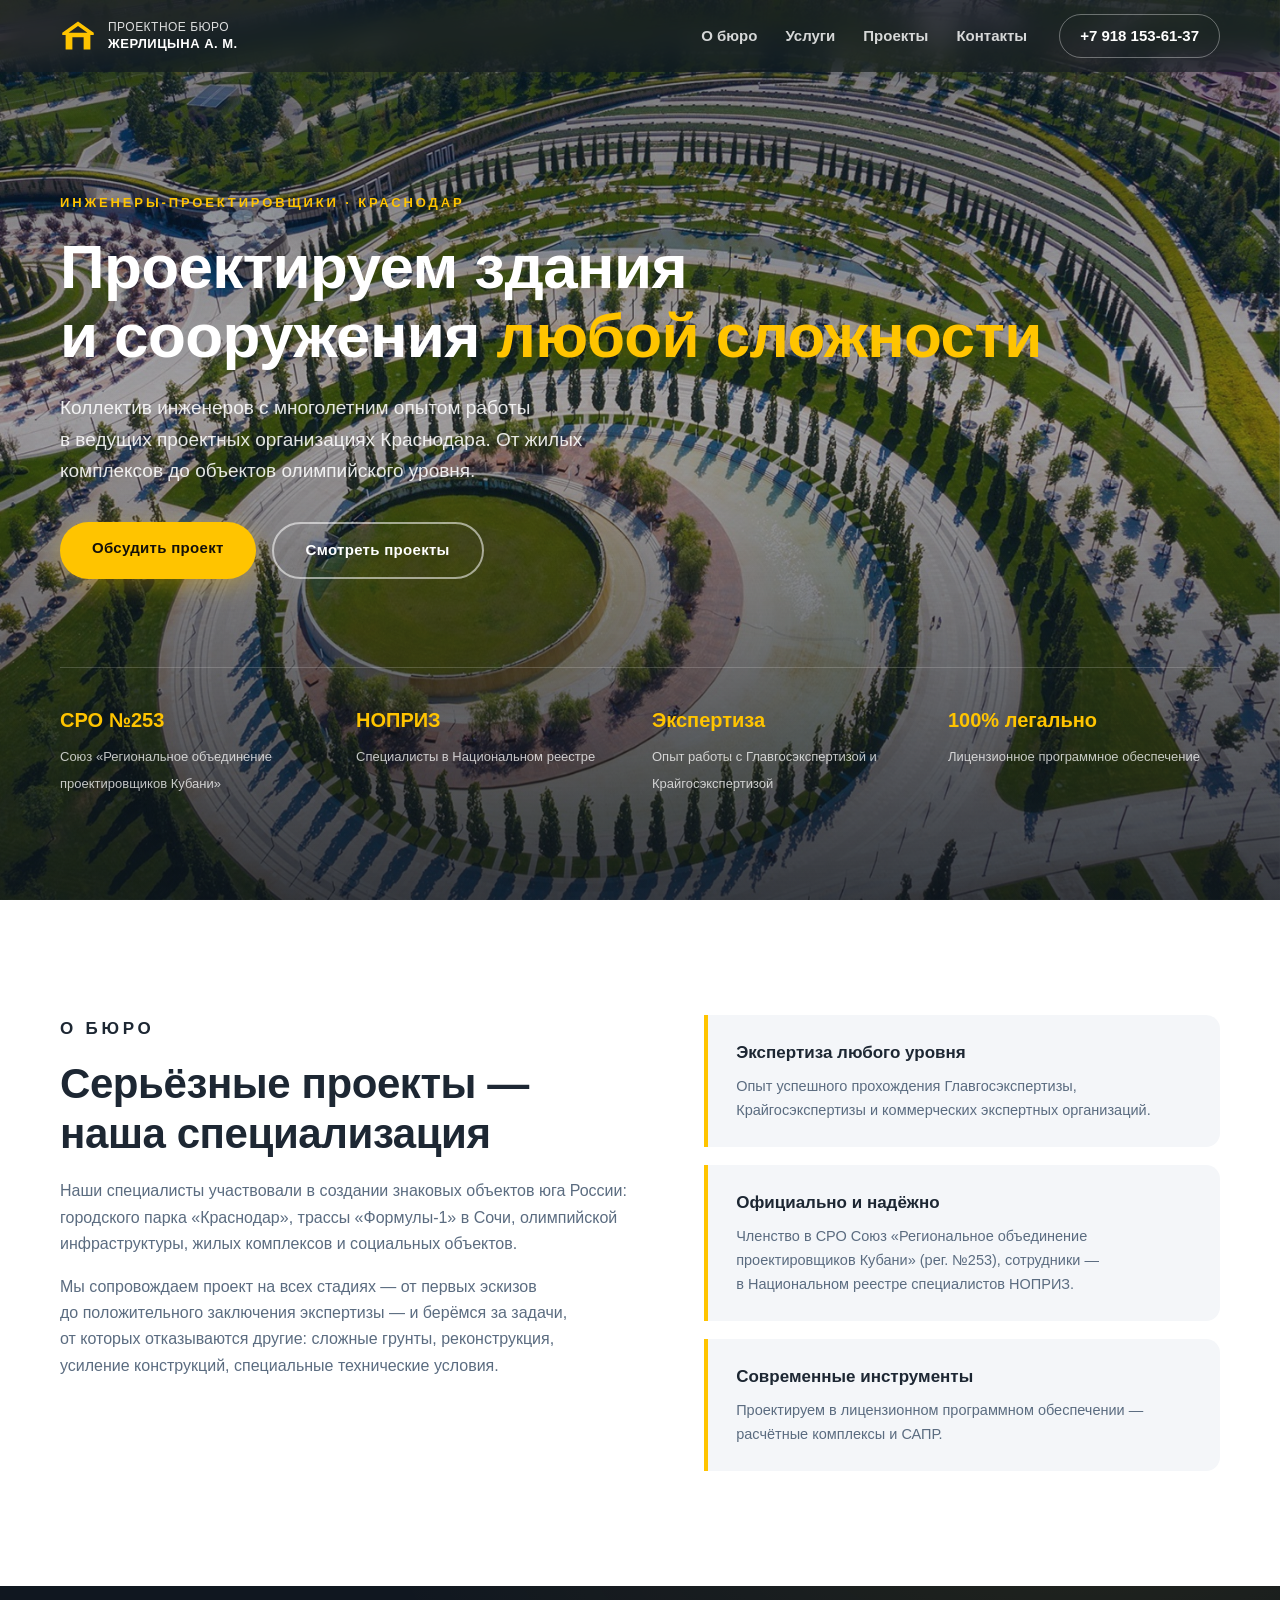
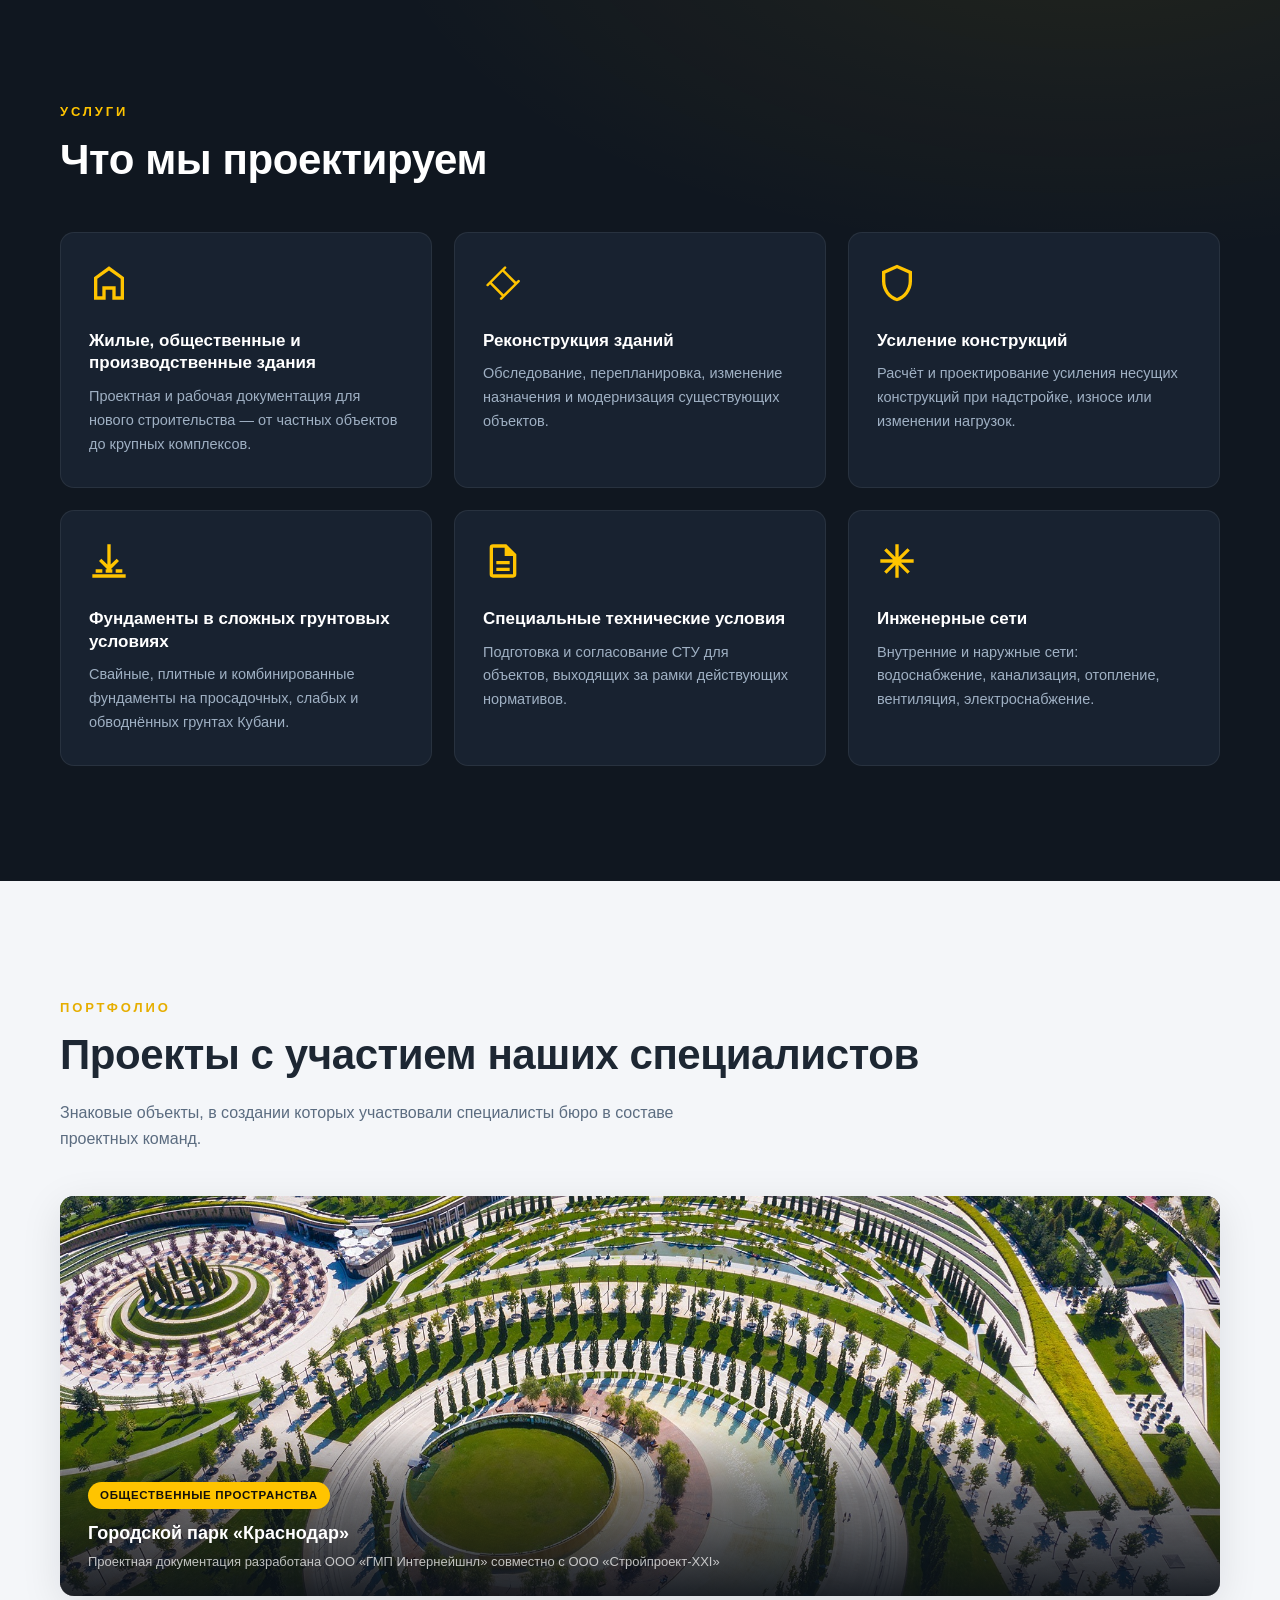
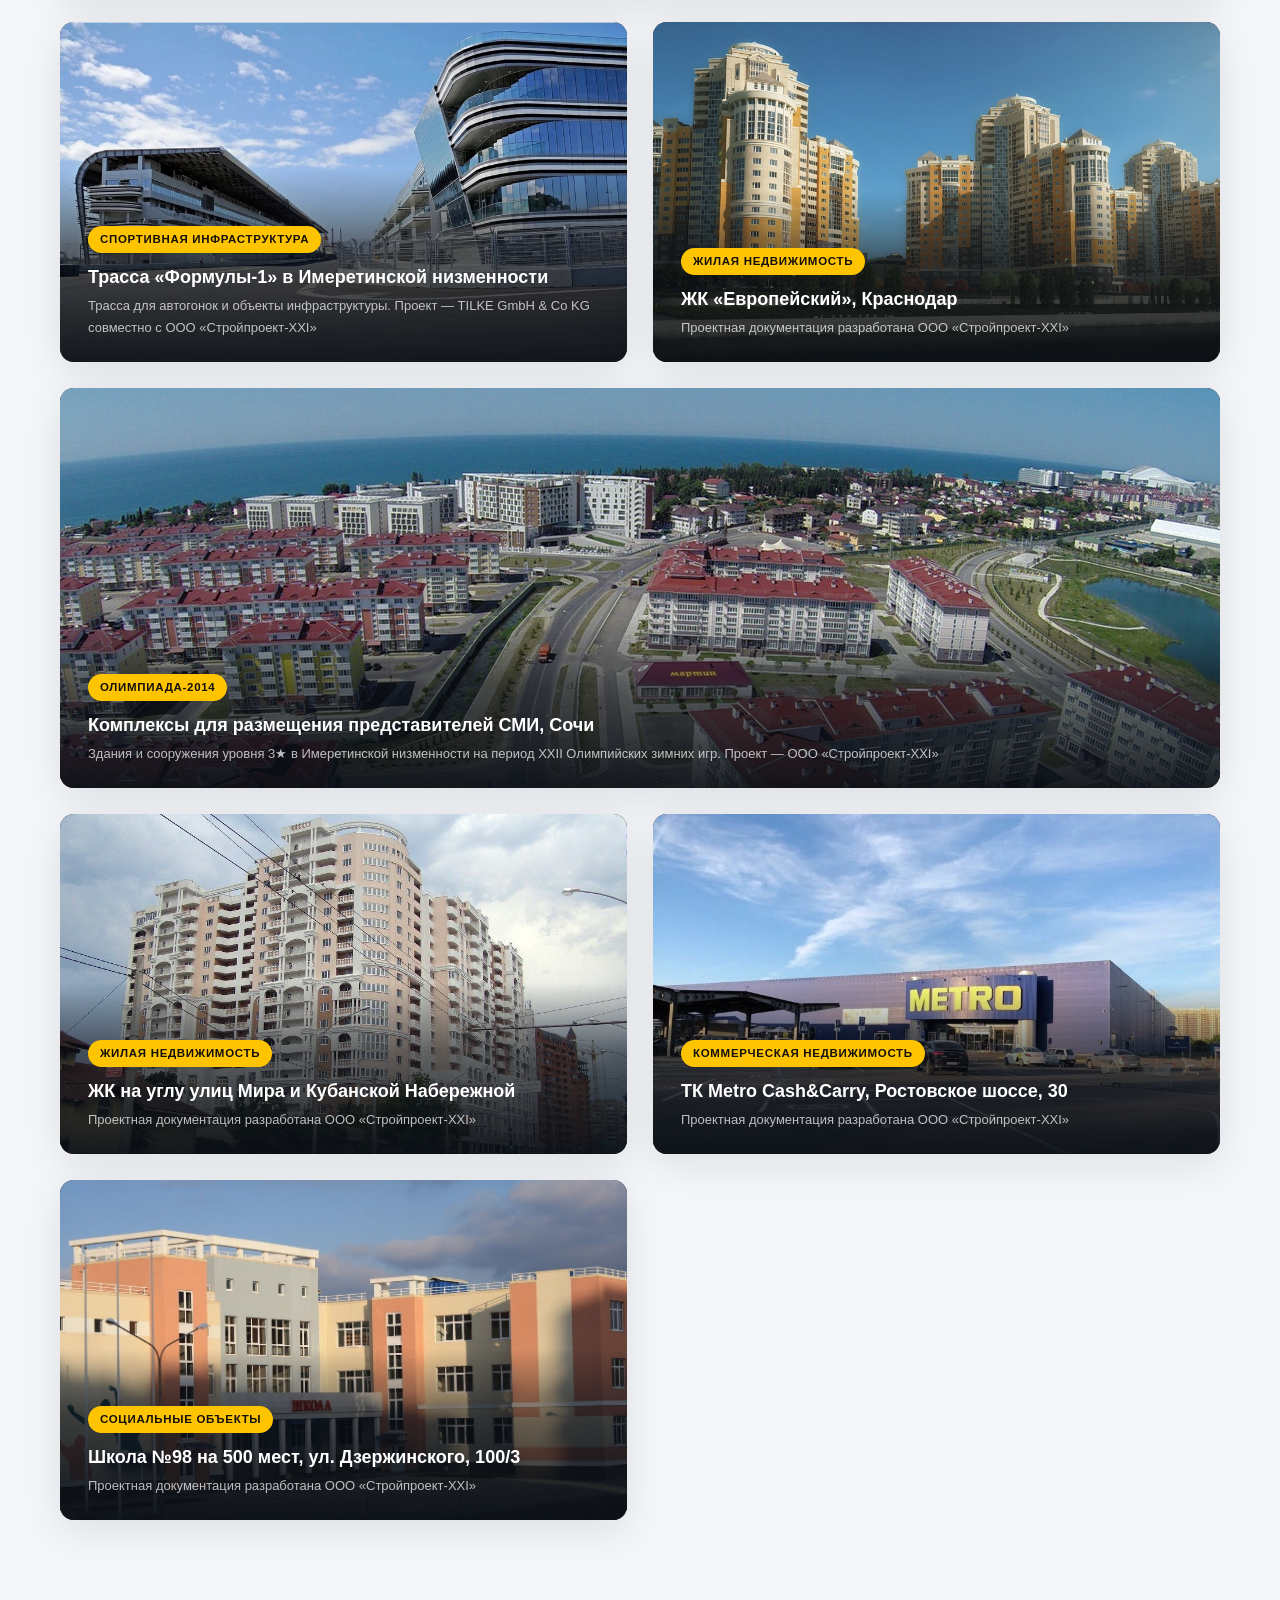
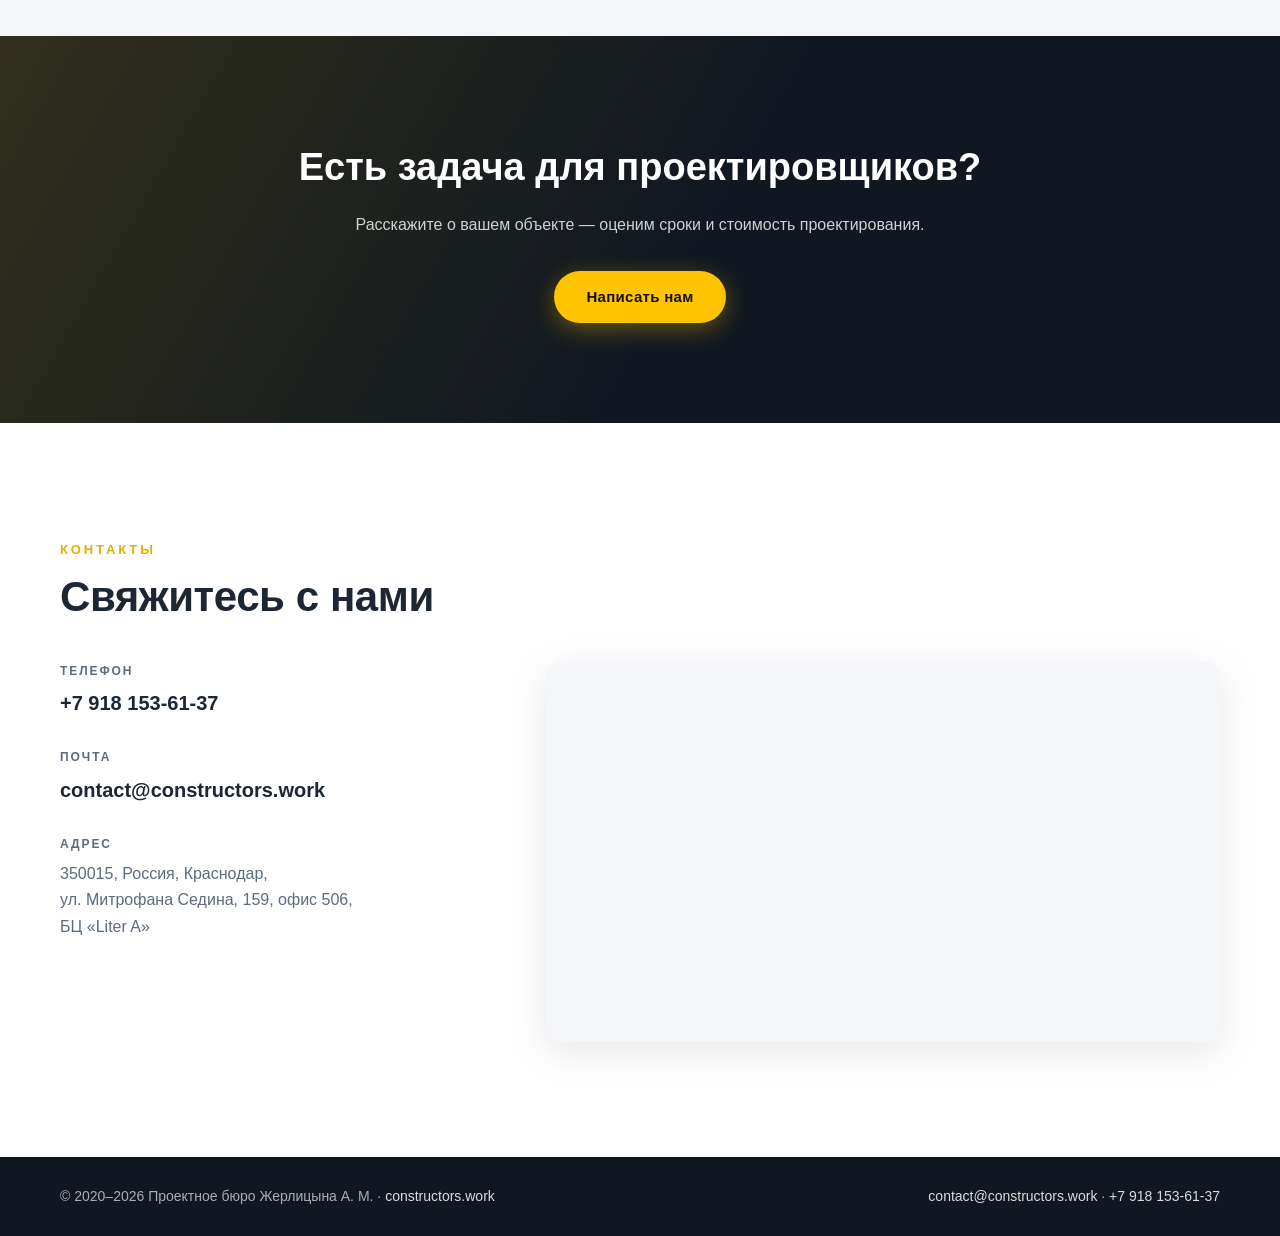
==== commit 1a9266af: "Add robots.txt, sitemap.xml, canonical URL and LocalBusiness structured data" ====
--- a/www/index.html
+++ b/www/index.html
@@ -15,8 +15,36 @@
 	<meta property="og:locale" content="ru_RU" />
 
 	<link rel="icon" href="favicon.ico" />
+	<link rel="canonical" href="https://constructors.work/" />
 	<link rel="stylesheet" href="css/style.css" />
 	<script>document.documentElement.classList.add("js");</script>
+
+	<!-- Structured data for search engines -->
+	<script type="application/ld+json">
+	{
+		"@context": "https://schema.org",
+		"@type": "ProfessionalService",
+		"name": "Проектное бюро Жерлицына А. М.",
+		"description": "Проектирование жилых, общественных и производственных зданий, реконструкция, усиление конструкций, фундаменты в сложных грунтовых условиях, СТУ, инженерные сети.",
+		"url": "https://constructors.work/",
+		"email": "contact@constructors.work",
+		"telephone": "+79181536137",
+		"image": "https://constructors.work/img/park-krasnodar.jpg",
+		"address": {
+			"@type": "PostalAddress",
+			"addressCountry": "RU",
+			"addressLocality": "Краснодар",
+			"postalCode": "350015",
+			"streetAddress": "ул. Митрофана Седина, 159, офис 506"
+		},
+		"geo": {
+			"@type": "GeoCoordinates",
+			"latitude": 45.036858,
+			"longitude": 38.981124
+		},
+		"areaServed": "Краснодарский край"
+	}
+	</script>
 
 	<!-- Yandex.Metrika counter -->
 	<script type="text/javascript">
@@ -266,7 +294,7 @@
 
 <footer class="footer">
 	<div class="container footer__inner">
-		<p>© 2020–2026 Проектное бюро Жерлицына А. М. · <a href="https://жерлицын.рф">жерлицын.рф</a></p>
+		<p>© 2020–2026 Проектное бюро Жерлицына А. М. · <a href="https://constructors.work">constructors.work</a></p>
 		<p><a href="mailto:contact@constructors.work">contact@constructors.work</a> · <a href="tel:+79181536137">+7 918 153-61-37</a></p>
 	</div>
 </footer>
